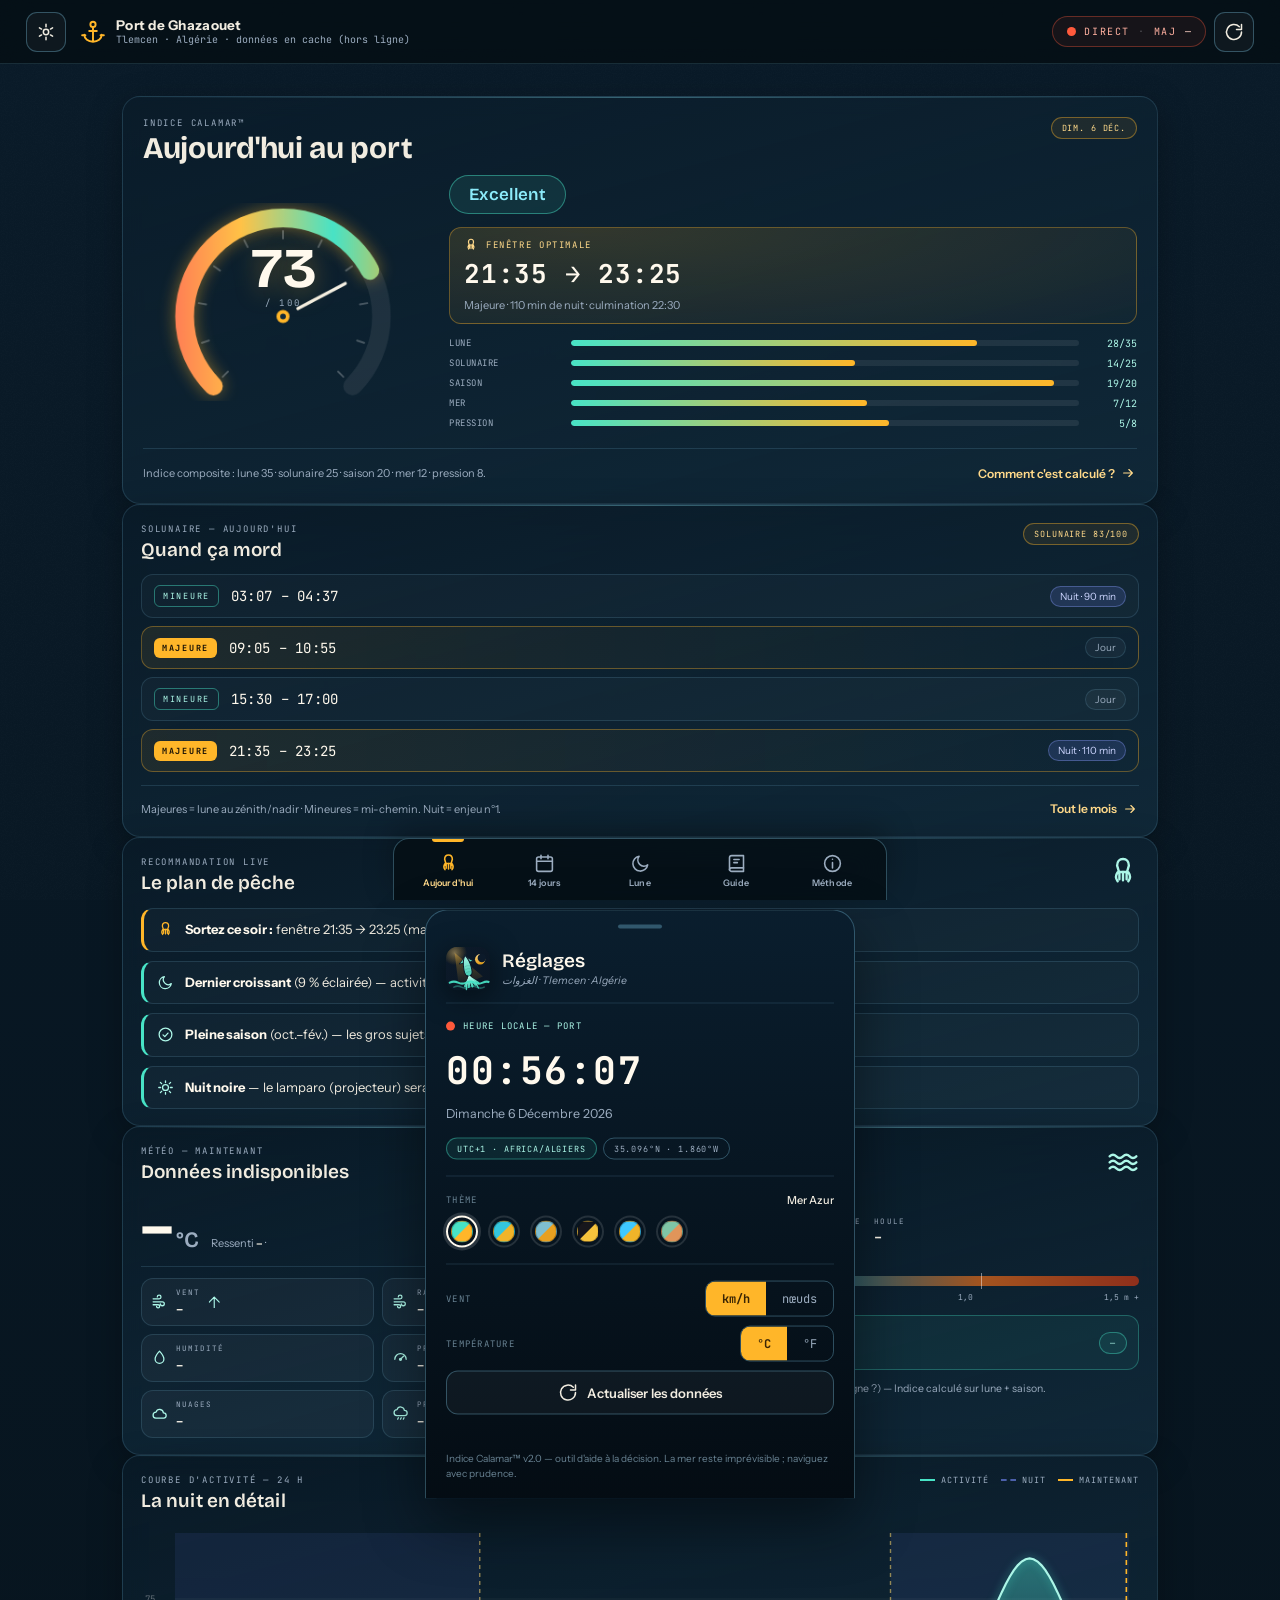
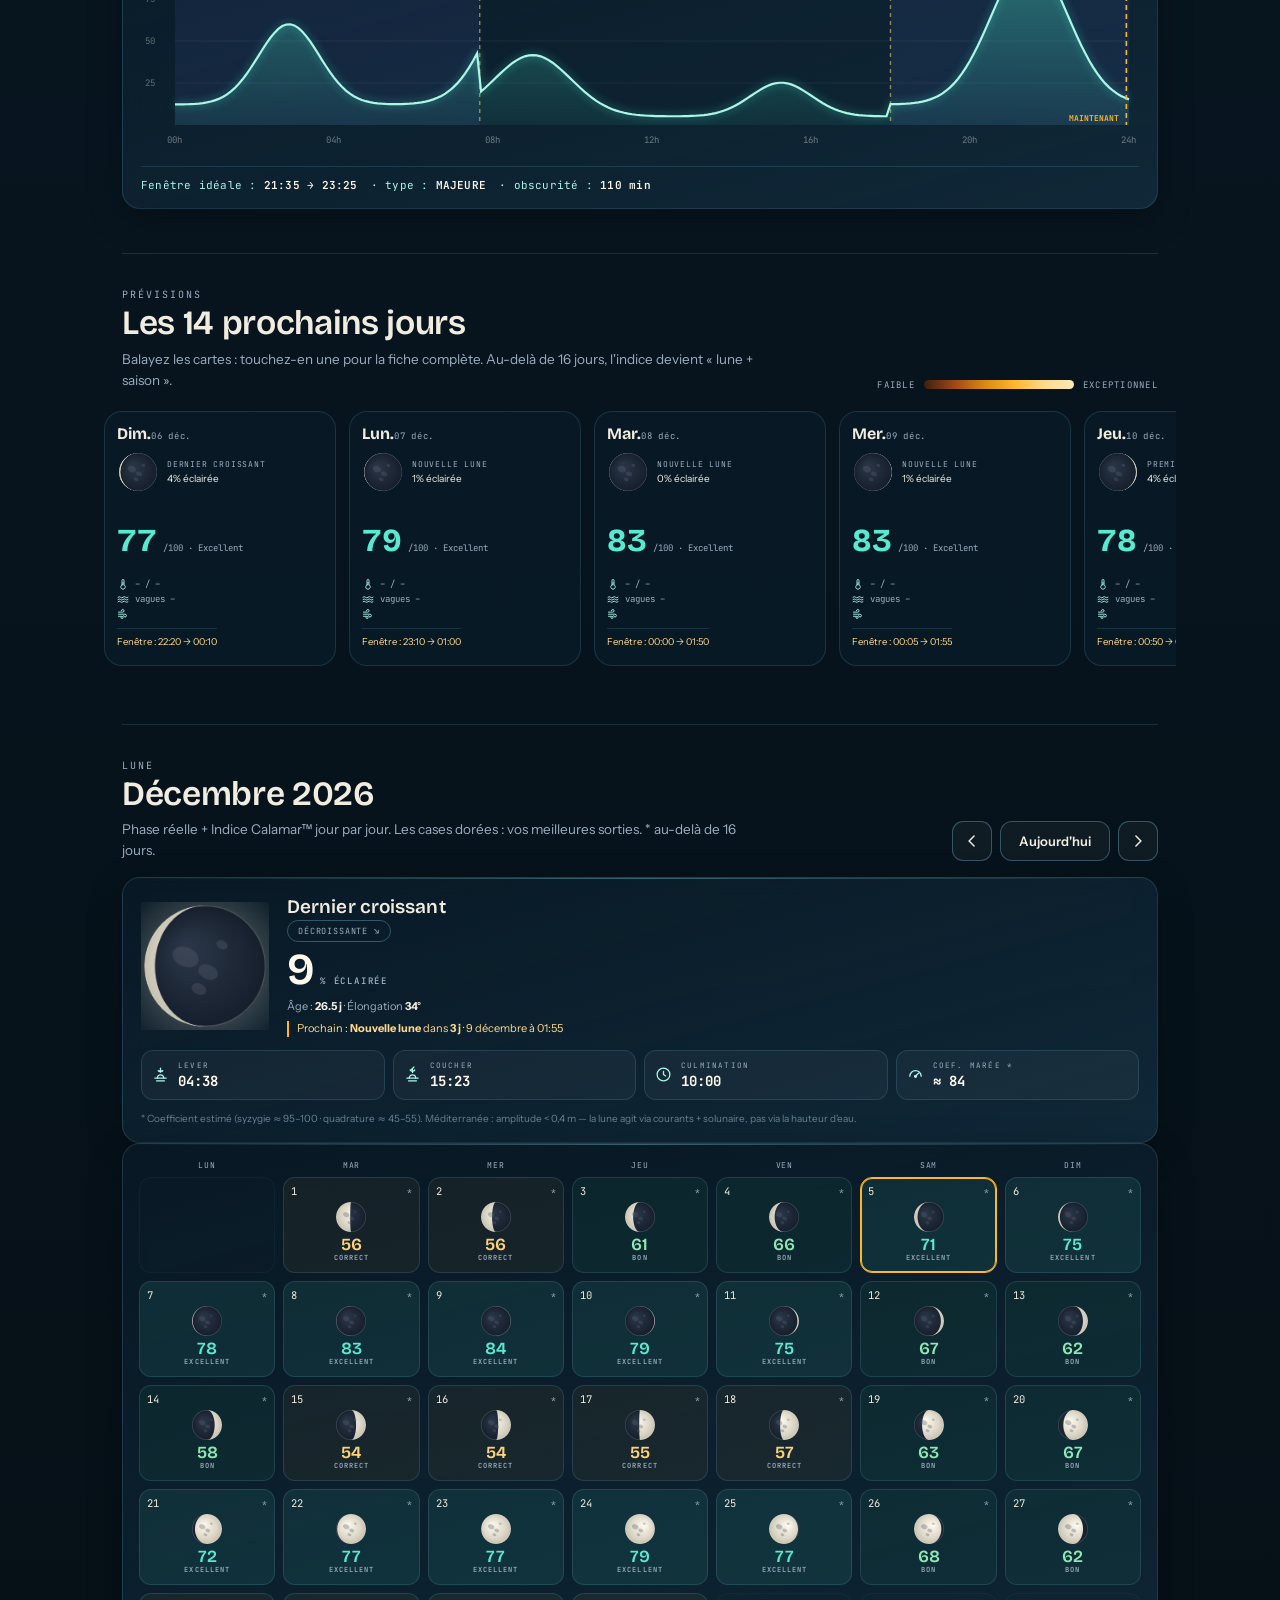
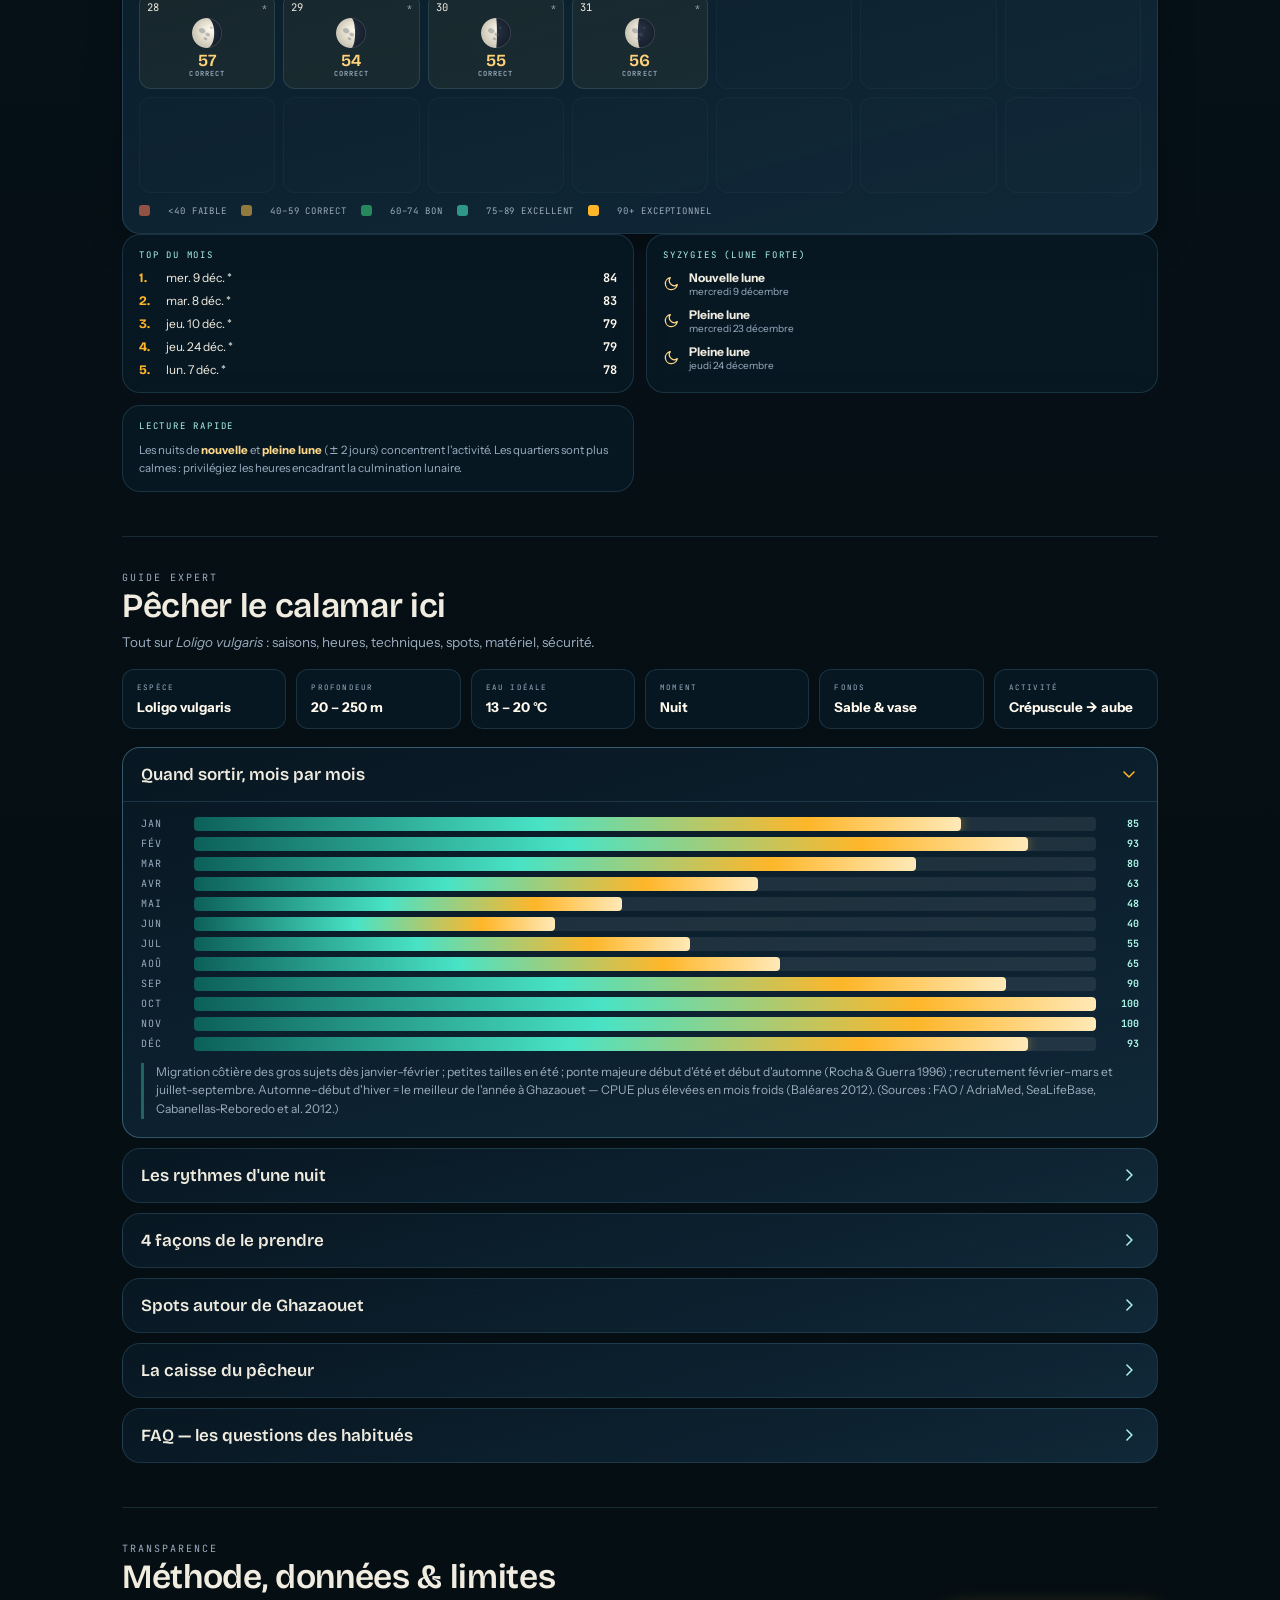
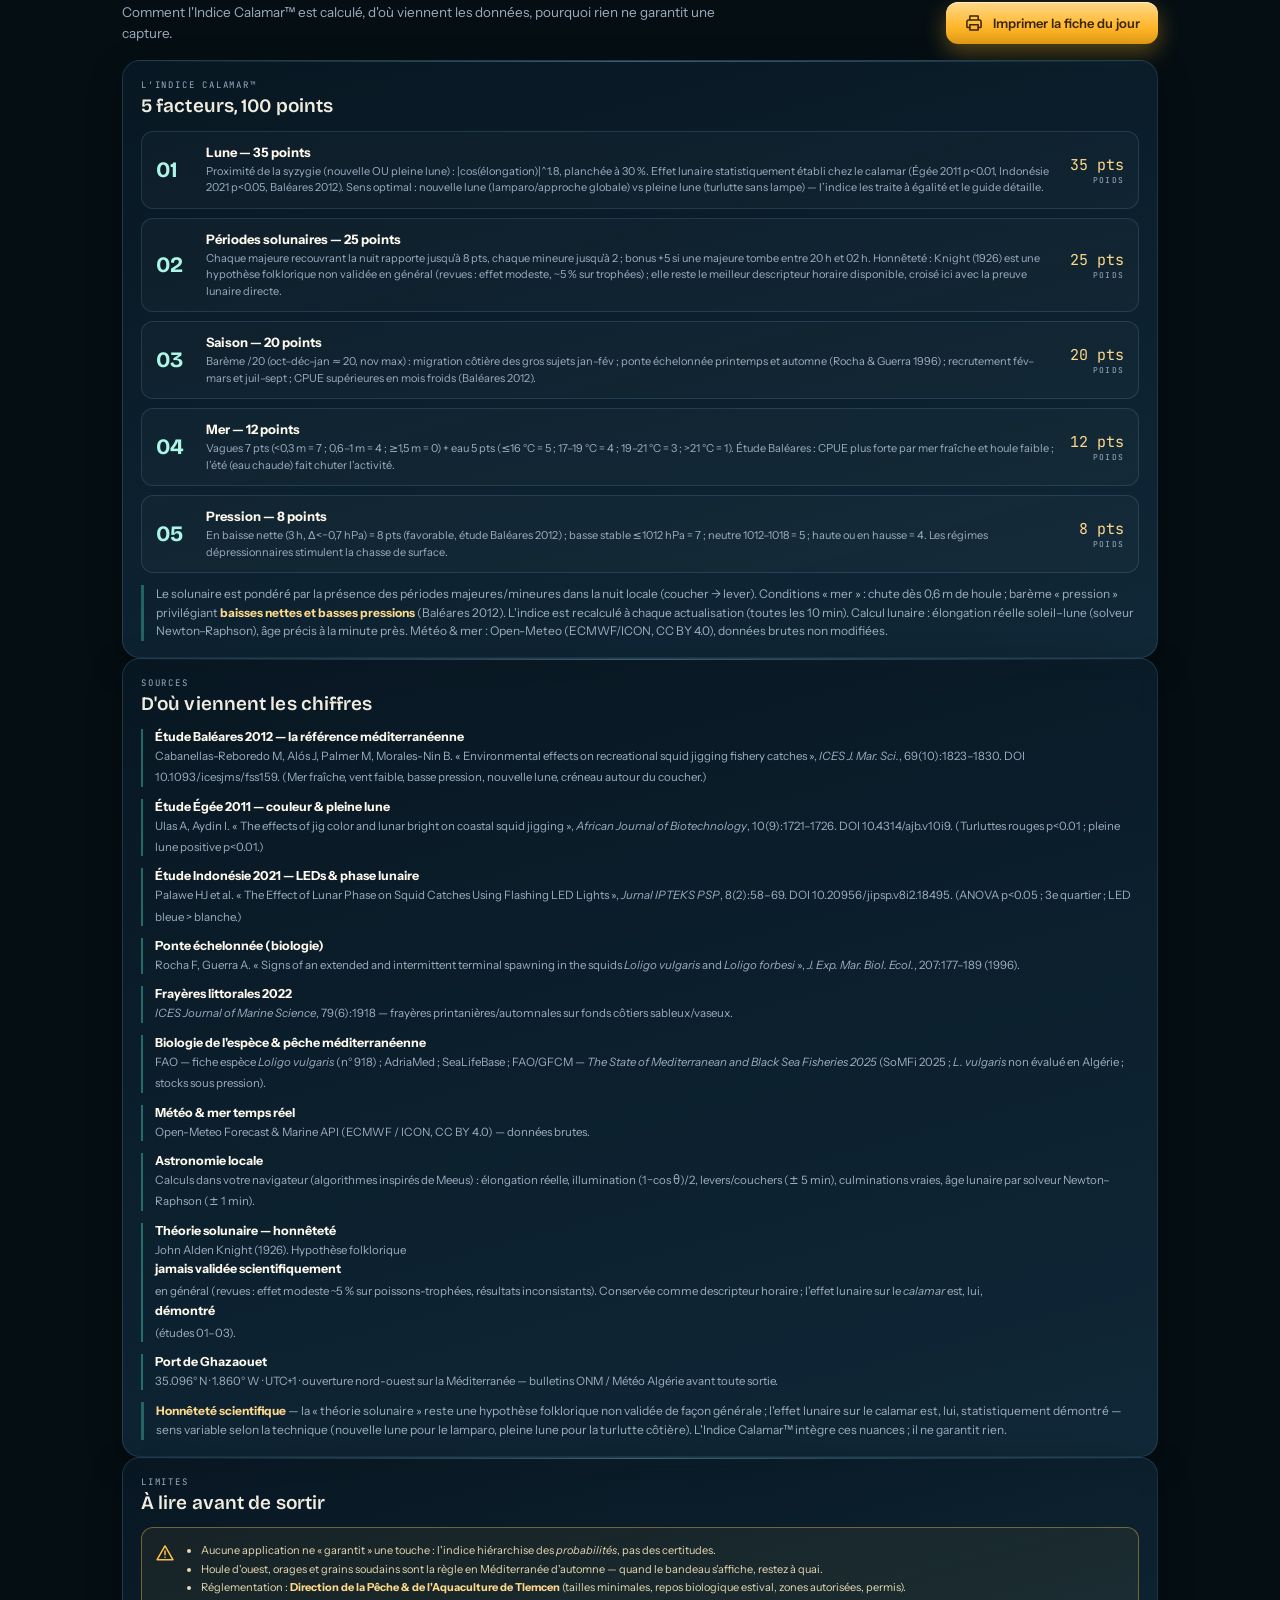
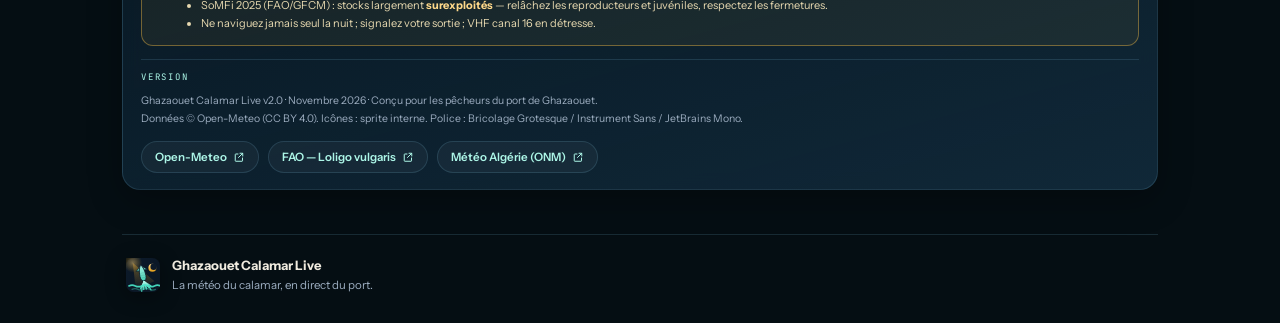
==== ghazaouet-calamar-live.html @ 1a28f430 "Story verticale v3 : structure mobile-from-scratch (dock, bottom-sheet, carousel, accordéons)" ====
<!DOCTYPE html>
<html lang="fr" data-theme="azur">
<head>
<meta charset="UTF-8">
<meta name="viewport" content="width=device-width, initial-scale=1.0, viewport-fit=cover">
<title>Ghazaouet Calamar Live — Meilleurs jours &amp; heures pour pêcher le calamar</title>
<meta name="description" content="App pro en direct pour la pêche du calamar (encornet) au port de Ghazaouet (Tlemcen, Algérie) : Indice Calamar sur 100, phases lunaires, périodes solunaires majeures et mineures, marée, météo et état de la mer temps réel, calendrier des meilleures journées.">
<meta name="theme-color" content="#050E13">
<meta name="author" content="Ghazaouet Calamar Live">
<link rel="icon" href="data:image/svg+xml;utf8,%3Csvg%20xmlns%3D%22http%3A%2F%2Fwww.w3.org%2F2000%2Fsvg%22%20viewBox%3D%220%200%2064%2064%22%3E%0A%20%20%3C!--%20Lueur%20de%20Veille%20%E2%80%94%20encornet%20phosphore%20dans%20le%20faisceau%20sodium%2C%20lune%20d%27or%20--%3E%0A%20%20%3Cdefs%3E%0A%20%20%20%20%3ClinearGradient%20id%3D%22bg%22%20x1%3D%220%22%20y1%3D%220%22%20x2%3D%221%22%20y2%3D%221%22%3E%0A%20%20%20%20%20%20%3Cstop%20offset%3D%220%22%20stop-color%3D%22%230C1A2A%22%2F%3E%0A%20%20%20%20%20%20%3Cstop%20offset%3D%221%22%20stop-color%3D%22%230A1624%22%2F%3E%0A%20%20%20%20%3C%2FlinearGradient%3E%0A%20%20%20%20%3CradialGradient%20id%3D%22halo%22%20x1%3D%220%22%20y1%3D%220%22%20x2%3D%221%22%20y2%3D%221%22%3E%0A%20%20%20%20%20%20%3Cstop%20offset%3D%220%22%20stop-color%3D%22%23FFD278%22%20stop-opacity%3D%22.45%22%2F%3E%0A%20%20%20%20%20%20%3Cstop%20offset%3D%221%22%20stop-color%3D%22%23FFB629%22%20stop-opacity%3D%220%22%2F%3E%0A%20%20%20%20%3C%2FradialGradient%3E%0A%20%20%20%20%3ClinearGradient%20id%3D%22beamg%22%20x1%3D%220%22%20y1%3D%220%22%20x2%3D%220%22%20y2%3D%221%22%3E%0A%20%20%20%20%20%20%3Cstop%20offset%3D%220%22%20stop-color%3D%22%23FFB629%22%20stop-opacity%3D%22.36%22%2F%3E%0A%20%20%20%20%20%20%3Cstop%20offset%3D%221%22%20stop-color%3D%22%23FFB629%22%20stop-opacity%3D%220%22%2F%3E%0A%20%20%20%20%3C%2FlinearGradient%3E%0A%20%20%20%20%3ClinearGradient%20id%3D%22gold%22%20x1%3D%220%22%20y1%3D%220%22%20x2%3D%220%22%20y2%3D%221%22%3E%0A%20%20%20%20%20%20%3Cstop%20offset%3D%220%22%20stop-color%3D%22%23FFD98A%22%2F%3E%0A%20%20%20%20%20%20%3Cstop%20offset%3D%221%22%20stop-color%3D%22%23E09A14%22%2F%3E%0A%20%20%20%20%3C%2FlinearGradient%3E%0A%20%20%20%20%3ClinearGradient%20id%3D%22sea%22%20x1%3D%220%22%20y1%3D%220%22%20x2%3D%220%22%20y2%3D%221%22%3E%0A%20%20%20%20%20%20%3Cstop%20offset%3D%220%22%20stop-color%3D%22%23ACF6E7%22%2F%3E%0A%20%20%20%20%20%20%3Cstop%20offset%3D%221%22%20stop-color%3D%22%233FCDB2%22%2F%3E%0A%20%20%20%20%3C%2FlinearGradient%3E%0A%20%20%3C%2Fdefs%3E%0A%20%20%3Crect%20width%3D%2264%22%20height%3D%2264%22%20rx%3D%2215%22%20fill%3D%22url%28%23bg%29%22%2F%3E%0A%20%20%3C!--%20lune%20--%3E%0A%20%20%3Ccircle%20cx%3D%2249.7%22%20cy%3D%2218.5%22%20r%3D%227.5%22%20fill%3D%22url%28%23gold%29%22%2F%3E%0A%20%20%3Ccircle%20cx%3D%2252.1%22%20cy%3D%2216.6%22%20r%3D%226.1%22%20fill%3D%22%230C1A2A%22%2F%3E%0A%20%20%3C!--%20faisceau%20%2B%20lampe%20--%3E%0A%20%20%3Cpath%20d%3D%22M12.5%209%20L53.7%2043.7%20L18.7%2058.7%20Z%22%20fill%3D%22url%28%23beamg%29%22%2F%3E%0A%20%20%3Ccircle%20cx%3D%2212.5%22%20cy%3D%229%22%20r%3D%2218%22%20fill%3D%22url%28%23halo%29%22%2F%3E%0A%20%20%3C!--%20encornet%20--%3E%0A%20%20%3Cg%20transform%3D%22translate%2831.2%2030.7%29%20rotate%28-12%29%22%3E%0A%20%20%20%20%3Cpath%20d%3D%22M0.5%20-16%20L10.7%20-7.7%20L3.2%20-7.2%20Z%22%20fill%3D%22url%28%23sea%29%22%20stroke%3D%22url%28%23bg%29%22%20stroke-width%3D%221.2%22%20stroke-linejoin%3D%22round%22%2F%3E%0A%20%20%20%20%3Cpath%20d%3D%22M-0.5%20-16%20L-10.7%20-7.7%20L-3.2%20-7.2%20Z%22%20fill%3D%22url%28%23sea%29%22%20stroke%3D%22url%28%23bg%29%22%20stroke-width%3D%221.2%22%20stroke-linejoin%3D%22round%22%2F%3E%0A%20%20%20%20%3Cpath%20d%3D%22M0%20-18.5%20C3.7%20-13%205.7%20-6.5%205.7%203%20C5.7%209.7%203%2013.2%200%2013.2%20C-3%2013.2%20-5.7%209.7%20-5.7%203%20C-5.7%20-6.5%20-3.7%20-13%200%20-18.5%20Z%22%20fill%3D%22url%28%23sea%29%22%20stroke%3D%22url%28%23bg%29%22%20stroke-width%3D%221.5%22%2F%3E%0A%20%20%20%20%3Ccircle%20cx%3D%22-2.1%22%20cy%3D%2212%22%20r%3D%221.2%22%20fill%3D%22url%28%23bg%29%22%2F%3E%0A%20%20%20%20%3Ccircle%20cx%3D%222.1%22%20cy%3D%2212%22%20r%3D%221.2%22%20fill%3D%22url%28%23bg%29%22%2F%3E%0A%20%20%20%20%3Cg%20fill%3D%22none%22%20stroke%3D%22url%28%23sea%29%22%20stroke-linecap%3D%22round%22%3E%0A%20%20%20%20%20%20%3Cpath%20d%3D%22M0%2014.5%20L-9%2025.7%22%20stroke-width%3D%223.1%22%2F%3E%0A%20%20%20%20%20%20%3Cpath%20d%3D%22M0%2014.5%20L-4%2027.7%22%20stroke-width%3D%223.2%22%2F%3E%0A%20%20%20%20%20%20%3Cpath%20d%3D%22M0%2014.5%20L1.5%2028.2%22%20stroke-width%3D%223.2%22%2F%3E%0A%20%20%20%20%20%20%3Cpath%20d%3D%22M0%2014.5%20L6.5%2026.7%22%20stroke-width%3D%223.1%22%2F%3E%0A%20%20%20%20%20%20%3Cpath%20d%3D%22M0%2014.5%20L10.5%2024.5%22%20stroke-width%3D%222.9%22%2F%3E%0A%20%20%20%20%20%20%3Cpath%20d%3D%22M-1%2015%20Q-7.2%2023.7%20-8.2%2031.5%22%20stroke-width%3D%221.9%22%2F%3E%0A%20%20%20%20%20%20%3Cpath%20d%3D%22M1.2%2015.2%20Q8%2024.5%209.5%2032.2%22%20stroke-width%3D%221.9%22%2F%3E%0A%20%20%20%20%3C%2Fg%3E%0A%20%20%20%20%3Cpath%20d%3D%22M-4.2%20-2%20Q0%20-3.7%204.2%20-2M-4%202.5%20Q0%20.8%204%202.5M-3.8%207%20Q0%205.3%203.8%207%22%20fill%3D%22none%22%20stroke%3D%22rgba%2810%2C22%2C36%2C.25%29%22%20stroke-width%3D%22.7%22%2F%3E%0A%20%20%3C%2Fg%3E%0A%20%20%3C!--%20mer%20--%3E%0A%20%20%3Cpath%20d%3D%22M5.5%2052.5%20Q11.5%2049.5%2017.5%2052.5%20T29.5%2052.5%20T41.5%2052.5%20T53.5%2052.5%20T64.5%2052.5%22%20fill%3D%22none%22%20stroke%3D%22%2348E3C6%22%20stroke-opacity%3D%22.92%22%20stroke-width%3D%223.1%22%20stroke-linecap%3D%22round%22%2F%3E%0A%20%20%3Cpath%20d%3D%22M11.5%2059%20Q17%2056.2%2022.5%2059%20T33.5%2059%20T44.5%2059%20T55.5%2059%22%20fill%3D%22none%22%20stroke%3D%22%2348E3C6%22%20stroke-opacity%3D%22.38%22%20stroke-width%3D%222.4%22%20stroke-linecap%3D%22round%22%2F%3E%0A%3C%2Fsvg%3E%0A" type="image/svg+xml">
<link rel="preconnect" href="https://fonts.googleapis.com">
<link rel="preconnect" href="https://fonts.gstatic.com" crossorigin>
<link href="https://fonts.googleapis.com/css2?family=Bricolage+Grotesque:opsz,wght@12..96,600..800&family=Instrument+Sans:wght@400;500;600;700&family=JetBrains+Mono:wght@400;500;600;700&display=swap" rel="stylesheet">
<style>
/* ============================================================
   GHAZAOUET CALAMAR LIVE — v3 « Story verticale »
   Lueur de Veille — mer d'encre, phosphore, lampes sodium du port
   ============================================================ */
:root{
  --bg0:#041018;
  --bg1:#071726;
  --bg2:#0B2032;
  --panel:rgba(9,26,40,.68);
  --panel-solid:#0A1E30;
  --panel-2:#0F2638;
  --line:rgba(154,222,255,.13);
  --line-strong:rgba(154,222,255,.27);
  --text:#F2EDE2;   /* chair — jamais de blanc pur, comme la lune sur la mer */
  --muted:#9DB3BE;
  --muted-2:#6E8794;
  --gold:#FFB629;   /* lanterne sodium du pont */
  --gold-2:#FFD98A;
  --gold-deep:#C28007;
  --gold-rgb:255,182,41;
  --gold-hi:#FFE9B8;
  --gold-low:#E09A14;
  --btn-fg:#3A2504;
  --sea:#45E6C8;    /* phosphore de méduse */
  --sea-2:#A8F5E4;
  --green:#5BE394;
  --sea-rgb:69,230,200;
  --sea-low:#0B5F55;
  --red:#FF5E5B;    /* fosse / alerte */
  --amber:#FFC247;
  --side-g1:#081A28;
  --side-g2:#030B12;
  --topbar-bg:rgba(4,14,22,.75);
  --overlay-bg:rgba(2,8,14,.62);
  --legend-grad:linear-gradient(90deg,#42210F,#A34A17,#E08A14,#FFB629,#FFD98A,#FFE9B8);
  --strong:#FFF8EC;         /* valeurs mises en exergue */
  --subtle:rgba(255,255,255,.04);  /* fonds de blocs légers */
  --subtle2:rgba(255,255,255,.025);
  --track:rgba(255,255,255,.08);    /* barres de progression */
  --tick:rgba(255,255,255,.25);     /* graduations canvas */
  --needle:#F5F0E4;                 /* aiguille jauge */
  /* Paliers de l'indice (sortie GCLEngine.scoreColor → var) */
  --band-low:#FF8F70; --band-mid:#FFD27A; --band-good:#8DE8B4;
  --band-great:#57EAD0; --band-epic:#FFD98A;
  --radius:18px;
  --radius-sm:12px;
  --shadow:0 24px 60px rgba(0,0,0,.45);
  --font-display:'Bricolage Grotesque','Fraunces',Georgia,serif;
  --font-ui:'Instrument Sans',Inter,system-ui,-apple-system,Segoe UI,Roboto,sans-serif;
  --font-mono:'JetBrains Mono',ui-monospace,Consolas,monospace;
  --topbar-h:56px;
  --dock-h:62px;
}
html[data-theme="azur"]{
  /* Lueur de Veille — nuit du port de novembre, lampe allumée */
  --bg0:#050E13; --bg1:#091A28; --bg2:#0F2A3D;
  --panel:rgba(10,28,42,.68); --panel-solid:#0A1C2B; --panel-2:#102838;
  --line:rgba(140,220,255,.14); --line-strong:rgba(140,220,255,.3);
  --text:#F1ECE0; --muted:#9CADC0; --muted-2:#688292;
  --gold:#FFB629; --gold-2:#FFD98A; --gold-deep:#C28007;
  --gold-rgb:255,182,41; --gold-hi:#FFE9B8; --gold-low:#E09A14; --btn-fg:#3A2504;
  --sea:#48E3C6; --sea-2:#ACF6E7; --sea-rgb:72,227,198; --sea-low:#0C605A;
  --green:#5BE394;
  --red:#FF5E5B;
  --side-g1:#0A1E2E; --side-g2:#040C13;
  --topbar-bg:rgba(5,14,19,.78); --overlay-bg:rgba(1,7,11,.64);
  --legend-grad:linear-gradient(90deg,#3C2010,#9C4716,#D98713,#FFB629,#FFD98A,#FFE9B8);
  --strong:#FFF9ED;
}
html[data-theme="nuit"]{
  /* Nuit Noire — noir pur OLED, contrastes maximaux, lisible en plein soleil */
  --bg0:#000000; --bg1:#040406; --bg2:#0a0b0e;
  --panel:rgba(12,12,16,.8); --panel-solid:#0a0a0e; --panel-2:#111218;
  --line:rgba(255,255,255,.16); --line-strong:rgba(255,255,255,.32);
  --text:#f2f2f4; --muted:#9a9aa4; --muted-2:#666670;
  --gold:#f6c33c; --gold-2:#ffe082; --gold-deep:#b97f10;
  --gold-rgb:246,195,60; --gold-hi:#ffe9a8; --gold-low:#d9a117;
  --sea:#35d0e8; --sea-2:#9defff; --sea-rgb:53,208,232; --sea-low:#155e75;
  --side-g1:#0c0c10; --side-g2:#000000;
  --topbar-bg:rgba(0,0,0,.82); --overlay-bg:rgba(0,0,0,.7);
  --legend-grad:linear-gradient(90deg,#2a2020,#54200f,#963d12,#c98a12,#f6c33c,#ffe9a8);
}
html[data-theme="phare"]{
  /* Phare Bleu — ardoise instrument, cyan dominant */
  --bg0:#0a1220; --bg1:#0e1a30; --bg2:#132340;
  --panel:rgba(19,35,64,.66); --panel-solid:#132340; --panel-2:#182c4e;
  --line:rgba(145,185,255,.15); --line-strong:rgba(145,185,255,.3);
  --text:#e9f1ff; --muted:#93aecb; --muted-2:#61809f;
  --gold:#f0b429; --gold-2:#ffd970; --gold-deep:#b97f10;
  --gold-rgb:240,180,41; --gold-hi:#ffe9a8; --gold-low:#d9a117;
  --sea:#3fc9ff; --sea-2:#a4e3ff; --sea-rgb:63,201,255; --sea-low:#0e5d82;
  --side-g1:#132946; --side-g2:#080f1c;
  --topbar-bg:rgba(8,15,28,.78); --overlay-bg:rgba(4,8,16,.62);
  --legend-grad:linear-gradient(90deg,#1e2c44,#274063,#2f5a86,#c98a12,#f0b429,#ffe9a8);
}
html[data-theme="terre"]{
  /* Terre & Sel — pierre sèche algérienne, accents lagune */
  --bg0:#160f07; --bg1:#1f170d; --bg2:#2a2012;
  --panel:rgba(42,32,18,.66); --panel-solid:#241a0e; --panel-2:#2e2214;
  --line:rgba(226,196,148,.15); --line-strong:rgba(226,196,148,.3);
  --text:#f4ecdd; --muted:#bdab8c; --muted-2:#86775a;
  --gold:#f0b429; --gold-2:#ffd970; --gold-deep:#b97f10;
  --gold-rgb:240,180,41; --gold-hi:#ffe9a8; --gold-low:#d9a117;
  --sea:#7fc5a6; --sea-2:#b8e8d2; --sea-rgb:127,197,166; --sea-low:#2e6f57;
  --side-g1:#2a1d0e; --side-g2:#120b05;
  --topbar-bg:rgba(18,11,5,.78); --overlay-bg:rgba(10,6,2,.62);
  --legend-grad:linear-gradient(90deg,#33261a,#5c3c1e,#965c22,#c98a12,#f0b429,#ffe9a8);
  --strong:#fffaf0;
}
html[data-theme="clair"]{
  /* Jour Mer — lumière du jour, lisible en plein soleil au bord de l'eau */
  --bg0:#e4edf1; --bg1:#d3e2e9; --bg2:#ffffff;
  --panel:rgba(255,255,255,.82); --panel-solid:#ffffff; --panel-2:#f4f8fa;
  --line:rgba(18,58,78,.13); --line-strong:rgba(18,58,78,.26);
  --text:#16323e; --muted:#4d6b78; --muted-2:#75909c;
  --gold:#e39a12; --gold-2:#8a5c06; --gold-deep:#b87f0a;
  --gold-rgb:214,130,14; --gold-hi:#a86d0e; --gold-low:#c98a12; --btn-fg:#3d2a00;
  --sea:#0e8aa6; --sea-2:#03607a; --sea-rgb:14,138,166; --sea-low:#064a5e;
  --green:#199a55;
  --red:#d34a26; --amber:#b97f10;
  --side-g1:#ffffff; --side-g2:#edf3f6;
  --topbar-bg:rgba(255,255,255,.85); --overlay-bg:rgba(20,40,50,.35);
  --legend-grad:linear-gradient(90deg,#bcd8e0,#7fbfd0,#3d9db8,#c9a03e,#e8a020,#8a5c06);
  --strong:#0e242e;
  --subtle:rgba(18,58,78,.05);
  --subtle2:rgba(18,58,78,.035);
  --track:rgba(18,58,78,.09);
  --tick:rgba(18,58,78,.4);
  --needle:#13303c;
  --shadow:0 18px 44px rgba(28,62,78,.14);
  /* Paliers — versions sombres lisibles sur fond clair */
  --band-low:#a8401e; --band-mid:#8a5c06; --band-good:#0e7140;
  --band-great:#04707f; --band-epic:#b8860b;
}
/* Ajustements ciblés du thème clair (textes teintés pensés pour fond sombre) */
html[data-theme="clair"] .chip-red, html[data-theme="clair"] .rating-pill[data-level="low"]{color:#a03d20;border-color:rgba(211,74,38,.45);background:rgba(211,74,38,.07)}
html[data-theme="clair"] .rating-pill[data-level="mid"]{color:#8a5c06;border-color:rgba(214,130,14,.4);background:rgba(214,130,14,.08)}
html[data-theme="clair"] .rating-pill[data-level="good"]{color:#0e7140;border-color:rgba(25,154,85,.4);background:rgba(25,154,85,.07)}
html[data-theme="clair"] .rating-pill[data-level="great"]{color:#056a86;border-color:rgba(14,138,166,.45);background:rgba(14,138,166,.08)}
html[data-theme="clair"] .sol-tag-night{color:#2f4db0;background:rgba(110,130,255,.12);border-color:rgba(110,130,255,.4)}
html[data-theme="clair"] .live-pill{color:#a03d20;border-color:rgba(211,74,38,.4);background:rgba(211,74,38,.05)}
html[data-theme="clair"] .live-pill span#lastUpdate{color:#a03d20}
html[data-theme="clair"] .alert-strip{color:#8e2f14}
html[data-theme="clair"] .safety-box strong{color:#a03d20}
html[data-theme="clair"] .safety-box ul{color:#7a4a3a}
html[data-theme="clair"] .warn-box ul{color:#6e551c}
html[data-theme="clair"] .f-window em{color:#4d6b78}
html[data-theme="clair"] .tp-btn{border-color:rgba(18,58,78,.25)}
html[data-theme="clair"] .tp-btn.is-on{border-color:#13303c;box-shadow:0 0 0 3px rgba(18,58,78,.14)}
html[data-theme="clair"] .tp-btn[data-theme-set="nuit"] i{border-color:rgba(0,0,0,.35)}
html[data-theme="clair"] .btn-ghost{background:rgba(18,58,78,.05)}
html[data-theme="clair"] body::before{opacity:.3}
html[data-theme="clair"] .sidebar-overlay{backdrop-filter:blur(2px)}

*{box-sizing:border-box;margin:0;padding:0}
html{scroll-behavior:smooth}
body{
  font-family:var(--font-ui);
  background:
    radial-gradient(1200px 800px at 85% -10%, rgba(var(--sea-rgb),.14), transparent 55%),
    radial-gradient(900px 700px at -10% 110%, rgba(var(--gold-rgb),.10), transparent 55%),
    linear-gradient(180deg,var(--bg1),var(--bg0) 60%);
  color:var(--text);
  min-height:100vh;
  -webkit-font-smoothing:antialiased;
  overflow-x:hidden;
}
body::before{
  content:""; position:fixed; inset:0; pointer-events:none; z-index:0; opacity:.5;
  background-image:url("data:image/svg+xml,%3Csvg xmlns='http://www.w3.org/2000/svg' width='240' height='240'%3E%3Cfilter id='n'%3E%3CfeTurbulence type='fractalNoise' baseFrequency='0.9' numOctaves='2' stitchTiles='stitch'/%3E%3CfeColorMatrix type='saturate' values='0'/%3E%3C/filter%3E%3Crect width='240' height='240' filter='url(%23n)' opacity='0.05'/%3E%3C/svg%3E");
}
.ic{width:20px;height:20px;fill:none;stroke:currentColor;stroke-width:1.8;stroke-linecap:round;stroke-linejoin:round;flex:none}
.ic-xs{width:14px;height:14px;stroke-width:2}
.ic-sea{color:var(--sea)}
.ic-gold{color:var(--gold)}
.is-hidden{display:none !important}
:focus-visible{outline:2px solid var(--gold);outline-offset:3px;border-radius:4px}
button{font-family:inherit;cursor:pointer;-webkit-tap-highlight-color:transparent}
a{-webkit-tap-highlight-color:transparent}

/* ═══════════ TOPBAR (fine, stripline) ═══════════ */
.topbar{
  position:fixed;top:0;left:0;right:0;height:var(--topbar-h);z-index:30;
  display:flex;align-items:center;gap:10px;padding:0 14px;
  background:var(--topbar-bg);backdrop-filter:blur(14px);
  border-bottom:1px solid var(--line);
}
.topbar-loc{display:flex;align-items:center;gap:10px;min-width:0}
.topbar-loc .ic{width:22px;height:22px;color:var(--gold)}
.topbar-loc-text{display:flex;flex-direction:column;min-width:0}
.topbar-loc-text strong{font-size:12.5px;letter-spacing:.02em;white-space:nowrap;overflow:hidden;text-overflow:ellipsis}
.topbar-loc-text span{font-family:var(--font-mono);font-size:9.5px;color:var(--muted);white-space:nowrap;overflow:hidden;text-overflow:ellipsis}
.topbar-right{margin-left:auto;display:flex;align-items:center;gap:8px}
.live-pill{display:flex;align-items:center;gap:7px;font-family:var(--font-mono);font-size:9.5px;letter-spacing:.12em;color:#ffb0a0;padding:7px 11px;border:1px solid rgba(255,90,60,.35);border-radius:999px;background:rgba(255,90,60,.07);white-space:nowrap}
.live-pill-sep{color:rgba(255,255,255,.25)}
.live-pill span#lastUpdate{color:#ffd0c4;letter-spacing:.05em}
.icon-btn{display:inline-flex;align-items:center;justify-content:center;width:38px;height:38px;border-radius:11px;border:1px solid var(--line-strong);background:var(--subtle);color:var(--text);transition:all .15s;flex:none}
.icon-btn:hover{border-color:var(--gold);color:var(--gold-2)}
.icon-btn:active{transform:scale(.94)}
.icon-btn.is-spinning .ic{animation:spin 1s linear infinite}
@keyframes spin{to{transform:rotate(360deg)}}
.live-dot{width:9px;height:9px;border-radius:50%;background:#ff5a3c;box-shadow:0 0 0 0 rgba(255,90,60,.7);animation:pulse 1.6s infinite;flex:none}
@keyframes pulse{0%{box-shadow:0 0 0 0 rgba(255,90,60,.55)}70%{box-shadow:0 0 0 9px rgba(255,90,60,0)}100%{box-shadow:0 0 0 0 rgba(255,90,60,0)}}

/* ═══════════ FEUILLE RÉGLAGES (bottom-sheet) ═══════════ */
.sidebar{
  position:fixed;left:0;right:0;bottom:0;z-index:60;
  max-height:min(86vh,640px);overflow-y:auto;overscroll-behavior:contain;
  display:flex;flex-direction:column;gap:16px;
  padding:10px 20px calc(18px + env(safe-area-inset-bottom));
  background:linear-gradient(178deg,var(--side-g1) 0%,var(--side-g2) 100%);
  border:1px solid var(--line-strong);border-bottom:0;border-radius:22px 22px 0 0;
  transform:translateY(104%);transition:transform .34s cubic-bezier(.32,.72,.28,1);
  box-shadow:var(--shadow);
}
.sidebar.is-open{transform:none}
.sheet-grab{display:flex;justify-content:center;padding:4px 0 2px}
.sheet-grab i{width:44px;height:4px;border-radius:99px;background:var(--line-strong)}
.sheet-head{display:flex;gap:12px;align-items:center;padding-bottom:12px;border-bottom:1px solid var(--line)}
.sheet-logo{width:44px;height:44px;border-radius:12px;filter:drop-shadow(0 6px 14px rgba(0,0,0,.5))}
.sheet-title{font-family:var(--font-display);font-weight:600;font-size:19px;color:var(--strong);line-height:1.1}
.sheet-sub{font-size:10.5px;color:var(--muted);font-style:italic;margin-top:2px}
.sheet-block{display:flex;flex-direction:column;gap:9px;padding-bottom:14px;border-bottom:1px solid var(--line)}
.sheet-block:last-of-type{border-bottom:0}
.side-clock-head{display:flex;align-items:center;gap:8px;font-family:var(--font-mono);font-size:9px;letter-spacing:.14em;text-transform:uppercase;color:var(--sea-2)}
.side-clock-time{font-family:var(--font-mono);font-weight:700;font-size:36px;letter-spacing:.04em;color:var(--strong);margin:4px 0 2px;font-variant-numeric:tabular-nums}
.side-clock-date{font-size:12.5px;color:var(--muted);text-transform:capitalize}
.side-clock-meta{display:flex;gap:6px;flex-wrap:wrap;margin-top:8px}
.sheet-ghost{width:100%;justify-content:center}
.sheet-foot{font-size:10px;color:var(--muted-2);line-height:1.5;padding-top:4px}

.sidebar-overlay{position:fixed;inset:0;background:var(--overlay-bg);backdrop-filter:blur(3px);z-index:55;opacity:0;pointer-events:none;transition:opacity .25s}
.sidebar-overlay.is-on{opacity:1;pointer-events:auto}

/* ═══════════ SÉLECTEUR DE THÈME ═══════════ */
.tp-head{display:flex;align-items:center;justify-content:space-between;gap:8px}
.tp-label{font-family:var(--font-mono);font-size:9px;letter-spacing:.14em;text-transform:uppercase;color:var(--muted-2)}
.tp-name{font-size:11px;color:var(--text);font-weight:500}
.tp-row{display:flex;gap:10px}
.tp-btn{width:36px;height:36px;border-radius:50%;border:2px solid rgba(255,255,255,.12);background:transparent;cursor:pointer;padding:0;position:relative;flex:none;transition:transform .15s,border-color .15s,box-shadow .15s}
.tp-btn:hover{transform:scale(1.1)}
.tp-btn.is-on{border-color:var(--strong);box-shadow:0 0 0 3px rgba(255,255,255,.14)}
.tp-btn i{position:absolute;inset:3px;border-radius:50%;display:block;border:1px solid rgba(0,0,0,.25)}
.tp-btn[data-theme-set="abyssal"] i{background:linear-gradient(135deg,#34c6dd 50%,#f0b429 50%)}
.tp-btn[data-theme-set="azur"] i{background:linear-gradient(135deg,#48E3C6 50%,#FFB629 50%)}
.tp-btn[data-theme-set="nuit"] i{background:linear-gradient(135deg,#17171c 50%,#f6c33c 50%)}
.tp-btn[data-theme-set="clair"] i{background:linear-gradient(135deg,#7fbfd0 50%,#e8a020 50%)}
.tp-btn[data-theme-set="phare"] i{background:linear-gradient(135deg,#3fc9ff 50%,#f0b429 50%)}
.tp-btn[data-theme-set="terre"] i{background:linear-gradient(135deg,#7fc5a6 50%,#e0955a 50%)}

/* Réglages unités */
.set-row{display:flex;align-items:center;justify-content:space-between;gap:12px}
.segmented{display:flex;border:1px solid var(--line-strong);border-radius:10px;overflow:hidden}
.seg-btn{background:transparent;border:0;color:var(--muted);font-family:var(--font-mono);font-size:11.5px;padding:9px 14px;transition:all .15s}
.seg-btn.is-active{background:var(--gold);color:var(--btn-fg);font-weight:700}

/* ═══════════ BOUTONS & PASTILLES ═══════════ */
.btn{display:inline-flex;align-items:center;gap:9px;border:0;border-radius:12px;padding:11px 18px;font-size:13px;font-weight:600;transition:all .15s}
.btn-gold{background:linear-gradient(180deg,var(--gold-2),var(--gold) 60%,var(--gold-low));color:var(--btn-fg);box-shadow:0 8px 22px rgba(var(--gold-rgb),.35),inset 0 1px 0 rgba(255,255,255,.6)}
.btn-gold:hover{transform:translateY(-1px)}
.btn-ghost{background:rgba(255,255,255,.04);color:var(--text);border:1px solid var(--line-strong)}
.btn-ghost:hover{border-color:var(--gold);color:var(--gold-2)}
.link-btn{display:inline-flex;align-items:center;gap:6px;background:transparent;border:0;color:var(--gold-2);font-size:12px;font-weight:600;padding:4px 2px}
.link-btn:hover{color:var(--gold)}

/* ═══════════ CARTES ═══════════ */
.card{
  background:linear-gradient(165deg,var(--panel),var(--panel-2));
  border:1px solid var(--line);border-radius:var(--radius);
  padding:16px 15px 14px;position:relative;overflow:hidden;
  backdrop-filter:blur(10px);
  box-shadow:0 10px 34px rgba(0,0,0,.28);
  transition:border-color .25s;
}
.card::after{content:"";position:absolute;top:0;left:0;right:0;height:1px;background:linear-gradient(90deg,transparent,rgba(140,235,250,.35),transparent)}
.card-head{display:flex;align-items:flex-start;justify-content:space-between;gap:12px;margin-bottom:14px}
.card-kicker{display:block;font-family:var(--font-mono);font-size:8.5px;letter-spacing:.2em;text-transform:uppercase;color:var(--muted);margin-bottom:4px}
.card-title{font-family:var(--font-display);font-weight:600;font-size:18px;line-height:1.15;letter-spacing:.005em}
.card-foot{display:flex;align-items:center;justify-content:space-between;gap:10px;border-top:1px solid var(--line);padding-top:11px;margin-top:13px;font-size:10.5px;color:var(--muted);flex-wrap:wrap}
.note{font-size:11.5px;color:var(--muted);line-height:1.55;margin-top:12px;border-left:3px solid rgba(var(--sea-rgb),.35);padding-left:11px}
.note strong{color:var(--gold-2)}

/* ═══════════ STORY — colonne verticale ═══════════ */
.story{position:relative;z-index:1;padding:calc(var(--topbar-h) + 14px) 12px 0;max-width:760px;margin:0 auto}
.sec{padding:6px 0 34px;scroll-margin-top:calc(var(--topbar-h) + 10px)}
.sec-head{display:flex;align-items:flex-end;justify-content:space-between;gap:14px;margin-bottom:16px;flex-wrap:wrap}
.sec-title{font-family:var(--font-display);font-weight:600;font-size:clamp(24px,6.4vw,34px);letter-spacing:-.01em;line-height:1.07}
.view-sub{max-width:640px;color:var(--muted);font-size:12.5px;line-height:1.55;margin-top:7px}
.legend-scale{display:flex;align-items:center;gap:9px;font-family:var(--font-mono);font-size:9px;letter-spacing:.14em;text-transform:uppercase;color:var(--muted)}
.legend-bar{width:150px;height:9px;border-radius:99px;background:var(--legend-grad)}

.story > .sec + .sec{border-top:1px solid var(--line);padding-top:26px}

/* Alert strip */
.alert-strip{display:flex;align-items:center;gap:12px;margin:10px 0 2px;padding:12px 14px;border-radius:var(--radius-sm);border:1px solid rgba(255,122,82,.5);background:linear-gradient(90deg,rgba(255,122,82,.18),rgba(255,122,82,.05));color:#ffc9b8;font-size:12.5px;font-weight:600}
.alert-strip .ic{color:var(--red);flex:none}

/* ═══════════ HÉROS — jauge ═══════════ */
.hero-head{display:flex;align-items:flex-start;justify-content:space-between;gap:10px;margin-bottom:10px}
.hero-title{font-family:var(--font-display);font-weight:700;font-size:clamp(23px,6vw,30px);letter-spacing:-.01em;line-height:1.05}
.hero-body{display:flex;flex-direction:column;gap:14px}
.gauge-canvas-wrap{position:relative;align-self:center}
#gaugeCanvas{display:block;width:264px;height:186px}
.gauge-center{position:absolute;left:0;right:0;bottom:86px;text-align:center;pointer-events:none}
.gauge-value{font-family:var(--font-display);font-weight:700;font-size:52px;line-height:1;color:var(--strong);text-shadow:0 4px 24px rgba(var(--gold-rgb),.35);font-variant-numeric:tabular-nums}
.gauge-max{font-family:var(--font-mono);font-size:9px;letter-spacing:.25em;color:var(--muted);text-transform:uppercase}
.hero-side{display:flex;flex-direction:column;gap:12px}
.rating-pill{align-self:flex-start;font-family:var(--font-display);font-weight:600;font-size:16px;padding:8px 17px;border-radius:999px;border:1px solid;letter-spacing:.02em}
.rating-pill[data-level="low"]{color:#ffb0a0;border-color:rgba(255,122,82,.5);background:rgba(255,122,82,.08)}
.rating-pill[data-level="mid"]{color:#ffd98a;border-color:rgba(255,194,71,.45);background:rgba(255,194,71,.08)}
.rating-pill[data-level="good"]{color:#b8f5cf;border-color:rgba(61,220,132,.4);background:rgba(61,220,132,.08)}
.rating-pill[data-level="great"]{color:#8cebfa;border-color:rgba(var(--sea-rgb),.45);background:rgba(var(--sea-rgb),.1)}
.rating-pill[data-level="epic"]{color:var(--gold-hi);border-color:rgba(var(--gold-rgb),.6);background:linear-gradient(90deg,rgba(var(--gold-rgb),.22),rgba(var(--gold-rgb),.06));box-shadow:0 0 30px rgba(var(--gold-rgb),.22)}
.best-window{position:relative;overflow:hidden;border:1px solid rgba(var(--gold-rgb),.35);background:radial-gradient(120% 160% at 20% 0%,rgba(var(--gold-rgb),.16),transparent);border-radius:var(--radius-sm);padding:10px 14px}
/* Signature « Lueur de Veille » — le faisceau de la lampe balaie la fenêtre de tir */
.best-window::before{content:'';position:absolute;inset:-40% -60%;pointer-events:none;
  background:linear-gradient(105deg,transparent 42%,rgba(var(--gold-rgb),.14) 50%,rgba(var(--gold-hi),.22) 52%,rgba(var(--gold-rgb),.14) 54%,transparent 62%);
  transform:translateX(-60%);animation:lamp-beam 7s ease-in-out 2.4s infinite}
@keyframes lamp-beam{
  0%{transform:translateX(-60%);opacity:0}
  12%{opacity:1}
  45%{transform:translateX(60%);opacity:1}
  52%,100%{transform:translateX(60%);opacity:0}
}
@media (prefers-reduced-motion:reduce){.best-window::before{animation:none;opacity:.25;transform:none}}
.best-window-label{display:flex;align-items:center;gap:8px;font-family:var(--font-mono);font-size:9px;letter-spacing:.18em;text-transform:uppercase;color:var(--gold-2)}
.best-window strong{display:block;font-family:var(--font-mono);font-size:24px;letter-spacing:.03em;color:var(--strong);margin:4px 0 2px;font-variant-numeric:tabular-nums}
.best-window-sub{font-size:11px;color:var(--muted)}
.factors{list-style:none;display:flex;flex-direction:column;gap:7px}
.factor{display:grid;grid-template-columns:92px 1fr 44px;align-items:center;gap:9px;font-size:11px}
.factor small{color:var(--muted);font-family:var(--font-mono);font-size:8.5px;letter-spacing:.06em;text-transform:uppercase}
.factor-track{height:6px;border-radius:99px;background:var(--track);overflow:hidden}
.factor-fill{height:100%;width:0%;border-radius:99px;background:linear-gradient(90deg,var(--sea),var(--gold));transition:width 1.1s cubic-bezier(.2,.8,.2,1)}
.factor-val{font-family:var(--font-mono);font-size:10px;color:var(--sea-2);text-align:right}
.hero-foot{display:flex;align-items:center;justify-content:space-between;gap:10px;border-top:1px solid var(--line);margin-top:16px;padding-top:11px;font-size:10.5px;color:var(--muted);flex-wrap:wrap}

/* Duo — deux cartes côte à côte sur grand écran */
.duo{display:grid;grid-template-columns:1fr;gap:12px}

/* ═══════════ SOLUNAIRE ═══════════ */
.sol-list{list-style:none;display:flex;flex-direction:column;gap:8px}
.sol-item{display:flex;align-items:center;gap:11px;padding:10px 11px;border:1px solid var(--line);border-radius:var(--radius-sm);background:var(--subtle2);font-size:12px}
.sol-item-major{border-color:rgba(var(--gold-rgb),.35);background:linear-gradient(90deg,rgba(var(--gold-rgb),.08),transparent)}
.sol-item svg{width:16px;height:16px;flex:none}
.sol-item-major svg{color:var(--gold)}
.sol-item:not(.sol-item-major) svg{color:var(--sea-2)}
.sol-badge{font-family:var(--font-mono);font-size:8.5px;letter-spacing:.2em;padding:4px 8px;border-radius:6px;flex:none}
.sol-badge-major{color:#1a1206;background:var(--gold);font-weight:700}
.sol-badge-minor{color:var(--sea-2);border:1px solid rgba(var(--sea-rgb),.45)}
.sol-time{font-family:var(--font-mono);font-size:14px;color:var(--strong);letter-spacing:.02em;font-variant-numeric:tabular-nums;white-space:nowrap}
.sol-tag{margin-left:auto;font-size:10px;padding:3px 9px;border-radius:99px;white-space:nowrap}
.sol-tag-night{color:#cdd6ff;background:rgba(110,130,255,.16);border:1px solid rgba(140,160,255,.35)}
.sol-tag-day{color:var(--muted);background:rgba(255,255,255,.04);border:1px solid var(--line)}
.sol-item.is-skeleton{color:var(--muted);font-size:12px;justify-content:center;padding:20px}

/* ═══════════ RECO ═══════════ */
.reco-list{list-style:none;display:flex;flex-direction:column;gap:9px}
.reco-item{display:flex;gap:11px;align-items:flex-start;font-size:12.5px;line-height:1.5;color:var(--text);background:var(--subtle2);border:1px solid var(--line);border-left:3px solid var(--sea);border-radius:var(--radius-sm);padding:11px 12px}
.reco-item strong{color:var(--strong)}
.reco-item .ic{color:var(--sea-2);margin-top:1px;width:17px;height:17px}
.reco-item.reco-gold{border-left-color:var(--gold)}
.reco-item.reco-gold .ic{color:var(--gold)}
.reco-item.reco-warn{border-left-color:var(--red)}
.reco-item.reco-warn .ic{color:var(--red)}
.reco-item.is-skeleton{color:var(--muted);justify-content:center}

/* ═══════════ MÉTÉO ═══════════ */
.wx-icon{width:32px;height:32px;color:var(--sea-2);flex:none}
.wx-now{display:flex;align-items:baseline;gap:12px;border-bottom:1px solid var(--line);padding-bottom:11px;margin-bottom:11px}
.wx-temp{font-family:var(--font-display);font-weight:600;font-size:54px;line-height:.9;color:var(--strong);font-variant-numeric:tabular-nums}
.wx-unit{font-size:20px;color:var(--muted);margin-left:3px}
.wx-feel{font-size:11px;color:var(--muted)}
.wx-feel strong{color:var(--text)}
.wx-grid{list-style:none;display:grid;grid-template-columns:repeat(2,1fr);gap:8px}
.wx-grid li{display:flex;align-items:center;gap:8px;background:var(--subtle);border:1px solid var(--line);padding:8px 9px;border-radius:var(--radius-sm);min-width:0}
.wx-grid .ic{width:17px;height:17px;color:var(--sea-2)}
.wx-grid small{display:block;font-family:var(--font-mono);font-size:7.5px;letter-spacing:.14em;text-transform:uppercase;color:var(--muted)}
.wx-grid strong{font-size:12px;color:var(--strong);font-variant-numeric:tabular-nums}
.wx-grid em{font-style:normal;color:var(--muted);font-size:10px}
.wind-arrow{display:inline-block;transition:transform .4s;color:var(--sea-2)}

/* ═══════════ MER ═══════════ */
.sea-hero{display:flex;align-items:center;gap:14px;margin-bottom:11px;flex-wrap:wrap}
.sea-big span{font-family:var(--font-display);font-weight:700;font-size:50px;line-height:.9;color:var(--strong)}
.sea-big small{display:block;font-family:var(--font-mono);font-size:8.5px;letter-spacing:.16em;text-transform:uppercase;color:var(--muted);margin-top:4px}
.sea-meta{display:flex;gap:13px;flex-wrap:wrap}
.sea-meta small{display:block;font-family:var(--font-mono);font-size:7.5px;letter-spacing:.16em;text-transform:uppercase;color:var(--muted)}
.sea-meta strong{font-family:var(--font-mono);font-size:13.5px;color:var(--strong)}
.sea-bar{position:relative;height:10px;border-radius:99px;background:linear-gradient(90deg,#123a4d,#155a72,#a3541f,#8f2f1b);overflow:visible}
.sea-bar-fill{position:absolute;top:-4px;bottom:-4px;width:4px;background:#fff;border-radius:2px;left:10%;box-shadow:0 0 8px rgba(255,255,255,.6);transition:left .8s}
.sea-bar-mark{position:absolute;top:-3px;bottom:-3px;width:1px;background:rgba(255,255,255,.45)}
.sea-scale{display:flex;justify-content:space-between;font-family:var(--font-mono);font-size:8px;color:var(--muted);margin-top:6px}
.sea-sst{display:flex;align-items:center;gap:11px;margin-top:13px;padding:9px 11px;border:1px solid rgba(var(--sea-rgb),.3);border-radius:var(--radius-sm);background:rgba(var(--sea-rgb),.06)}
.sea-sst .ic{color:var(--sea-2)}
.sea-sst small{display:block;font-family:var(--font-mono);font-size:7.5px;letter-spacing:.16em;text-transform:uppercase;color:var(--muted)}
.sea-sst strong{font-family:var(--font-mono);font-size:18px;color:var(--strong)}
.sea-sst .chip{margin-left:auto}
.sea-note{font-size:10.5px;color:var(--muted);line-height:1.5;margin-top:11px}

/* ═══════════ GRAPHIQUE 24 h ═══════════ */
.chart-wrap{position:relative;height:210px}
#activityChart{width:100%;height:100%;display:block}
.chart-legend{display:flex;gap:12px;align-items:center;flex-wrap:wrap}
.lg{display:flex;align-items:center;gap:6px;font-family:var(--font-mono);font-size:8.5px;letter-spacing:.12em;text-transform:uppercase;color:var(--muted)}
.lg::before{content:"";width:15px;height:0;border-top:2px solid}
.lg-activity::before{border-color:var(--sea)}
.lg-night::before{border-color:rgba(120,140,255,.6);border-top-style:dashed}
.lg-now::before{border-color:var(--gold)}
.chart-foot{margin-top:11px;border-top:1px solid var(--line);padding-top:11px;font-family:var(--font-mono);font-size:10.5px;color:var(--sea-2);letter-spacing:.02em;display:flex;gap:13px;flex-wrap:wrap}
.chart-foot b{color:var(--strong);font-weight:600}

/* ═══════════ PRÉVISIONS — carousel horizontal ═══════════ */
.forecast-grid{
  display:grid;grid-auto-flow:column;grid-auto-columns:min(78vw,300px);
  gap:11px;overflow-x:auto;overscroll-behavior-x:contain;
  scroll-snap-type:x mandatory;-webkit-overflow-scrolling:touch;
  padding:4px 4px 14px;margin:0 -12px;padding-left:12px;padding-right:12px;
  scrollbar-width:none;
}
.forecast-grid::-webkit-scrollbar{display:none}
.f-card{
  scroll-snap-align:start;position:relative;text-align:left;
  background:var(--panel);border:1px solid var(--line);border-radius:var(--radius);
  padding:12px 12px 11px;display:flex;flex-direction:column;gap:8px;color:var(--text);
  transition:border-color .2s,box-shadow .2s;overflow:hidden;flex:none;
}
.f-card:active{transform:scale(.985)}
.f-card.is-selected{border-color:var(--gold);box-shadow:0 0 0 1px var(--gold),0 18px 40px rgba(var(--gold-rgb),.18)}
.f-card.is-today{outline:1px dashed rgba(var(--gold-rgb),.5);outline-offset:-6px}
.f-day{display:flex;justify-content:space-between;align-items:baseline}
.f-day b{font-family:var(--font-display);font-size:16px;text-transform:capitalize}
.f-day span{font-family:var(--font-mono);font-size:9px;color:var(--muted);letter-spacing:.08em}
.f-tag{align-self:flex-start;font-family:var(--font-mono);font-size:8px;font-weight:700;letter-spacing:.16em;color:#1a1206;background:var(--gold);border-radius:5px;padding:3px 8px;white-space:nowrap}
.f-moon-row{display:flex;align-items:center;gap:8px}
.f-moon-row canvas{width:42px;height:42px}
.f-moon-meta small{display:block;font-size:8px;color:var(--muted);font-family:var(--font-mono);letter-spacing:.1em;text-transform:uppercase}
.f-moon-meta span{font-size:10px;color:var(--text)}
.f-score{display:flex;align-items:baseline;gap:6px;margin-top:auto}
.f-score b{font-family:var(--font-display);font-size:32px;line-height:1;font-variant-numeric:tabular-nums}
.f-score small{font-family:var(--font-mono);font-size:9px;color:var(--muted)}
.f-bar{height:5px;border-radius:99px;background:var(--track);overflow:hidden}
.f-bar i{display:block;height:100%;background:linear-gradient(90deg,var(--sea),var(--gold))}
.f-rows{display:flex;flex-direction:column;gap:3px;font-family:var(--font-mono);font-size:9px;color:var(--muted)}
.f-rows div{display:flex;align-items:center;gap:6px}
.f-rows .ic{width:12px;height:12px;color:var(--sea-2)}
.f-window{font-size:9.5px;color:var(--gold-2);border-top:1px solid var(--line);padding-top:7px;min-height:26px;line-height:1.35}
.f-window em{color:var(--muted);font-style:normal}

.day-detail{margin-top:14px;background:var(--panel-solid);border:1px solid rgba(var(--gold-rgb),.35);border-radius:var(--radius);padding:16px 14px;animation:fadeUp .35s}
@keyframes fadeUp{from{opacity:0;transform:translateY(12px)}to{opacity:1;transform:none}}
.day-detail-head{display:flex;justify-content:space-between;gap:12px;align-items:flex-start;flex-wrap:wrap;border-bottom:1px solid var(--line);padding-bottom:13px;margin-bottom:13px}
.day-detail h3{font-family:var(--font-display);font-size:21px}
.day-detail-grid{display:grid;grid-template-columns:1fr;gap:10px}
.dd-block{background:var(--subtle2);border:1px solid var(--line);border-radius:var(--radius-sm);padding:12px}
.dd-block h4{font-family:var(--font-mono);font-size:8.5px;letter-spacing:.2em;text-transform:uppercase;color:var(--muted);margin-bottom:8px}
.dd-block ul{list-style:none;display:flex;flex-direction:column;gap:6px;font-size:11.5px}
.dd-block ul li{display:flex;gap:9px;align-items:center;color:var(--muted)}
.dd-block ul li .ic{width:14px;height:14px;color:var(--sea-2)}
.dd-block ul li strong{color:var(--strong);font-variant-numeric:tabular-nums}
.dd-block .factor{grid-template-columns:100px 1fr 44px}
.dd-actions{display:flex;gap:10px;margin-top:13px;flex-wrap:wrap}

/* ═══════════ LUNE ═══════════ */
.moon-body{display:flex;gap:14px;align-items:center}
#moonCanvas{width:104px;height:104px;flex:none}
.moon-side{min-width:0}
.moon-illum{font-family:var(--font-display);font-weight:600;font-size:38px;line-height:1;color:var(--strong);margin-top:6px}
.moon-illum small{font-family:var(--font-mono);font-size:9px;letter-spacing:.2em;text-transform:uppercase;color:var(--muted);margin-left:5px}
.moon-age{font-size:11px;color:var(--muted);margin-top:7px}
.moon-age strong{color:var(--text)}
.moon-next{margin-top:8px;font-size:11px;color:var(--gold-2);border-left:2px solid var(--gold);padding-left:8px;line-height:1.45}
.moon-grid{display:grid;grid-template-columns:repeat(2,1fr);gap:8px;margin-top:13px}
.moon-cell{display:flex;gap:9px;align-items:center;background:var(--subtle);border:1px solid var(--line);border-radius:var(--radius-sm);padding:9px 10px}
.moon-cell .ic{color:var(--sea-2);width:17px;height:17px}
.moon-cell small{display:block;font-family:var(--font-mono);font-size:7.5px;letter-spacing:.16em;text-transform:uppercase;color:var(--muted)}
.moon-cell strong{font-family:var(--font-mono);font-size:14px;color:var(--strong);font-variant-numeric:tabular-nums}
.moon-note{font-size:10px;color:var(--muted-2);line-height:1.5;margin-top:11px}

/* ═══════════ CALENDRIER ═══════════ */
.cal-nav{display:flex;gap:8px;align-items:center}
.cal-board{padding:12px 11px}
.cal-weekdays{display:grid;grid-template-columns:repeat(7,1fr);gap:5px;margin-bottom:7px}
.cal-weekdays span{text-align:center;font-family:var(--font-mono);font-size:8px;letter-spacing:.1em;text-transform:uppercase;color:var(--muted)}
.cal-grid{display:grid;grid-template-columns:repeat(7,1fr);gap:5px}
.cal-cell{position:relative;min-height:64px;border:1px solid var(--line);border-radius:10px;padding:4px 5px;display:flex;flex-direction:column;background:var(--subtle2);transition:all .18s;overflow:hidden;cursor:default}
.cal-cell.is-out{opacity:.28}
.cal-cell.is-today{border-color:var(--gold);box-shadow:inset 0 0 0 1px var(--gold)}
.cal-daynum{display:flex;justify-content:space-between;align-items:center;font-family:var(--font-mono);font-size:10.5px;color:var(--text)}
.cal-daynum em{font-style:normal;font-size:8px;color:var(--muted)}
.rank{font-family:var(--font-display);font-weight:700;font-size:9px;color:#1a1206;background:var(--gold);border-radius:5px;padding:1px 5px}
.cal-cell canvas{width:28px;height:28px;margin:2px auto}
.cal-score{text-align:center;font-family:var(--font-display);font-weight:600;font-size:13.5px;line-height:1}
.cal-score small{display:block;font-family:var(--font-mono);font-size:6.5px;letter-spacing:.15em;color:var(--muted);text-transform:uppercase;margin-top:1px}
.cal-cell[data-band="low"]{background:rgba(255,122,82,.05)}
.cal-cell[data-band="mid"]{background:rgba(255,194,71,.05)}
.cal-cell[data-band="good"]{background:rgba(61,220,132,.06)}
.cal-cell[data-band="great"]{background:rgba(var(--sea-rgb),.09)}
.cal-cell[data-band="epic"]{background:linear-gradient(160deg,rgba(var(--gold-rgb),.25),rgba(var(--gold-rgb),.05));border-color:rgba(var(--gold-rgb),.5)}
.cal-legend{display:flex;align-items:center;gap:11px;flex-wrap:wrap;margin-top:12px;font-family:var(--font-mono);font-size:8.5px;letter-spacing:.1em;text-transform:uppercase;color:var(--muted)}
.cal-legend-dot{display:inline-block;width:11px;height:11px;border-radius:3px;margin-right:4px;vertical-align:-2px}
.d-low{background:rgba(255,122,82,.55)}.d-mid{background:rgba(255,194,71,.55)}.d-good{background:rgba(61,220,132,.55)}.d-great{background:rgba(var(--sea-rgb),.6)}.d-epic{background:var(--gold)}

.mini-card{background:var(--panel);border:1px solid var(--line);border-radius:var(--radius);padding:13px 14px;backdrop-filter:blur(8px)}
.mini-card-kicker{display:block;font-family:var(--font-mono);font-size:8.5px;letter-spacing:.2em;text-transform:uppercase;color:var(--sea-2);margin-bottom:9px}
.top-days{list-style:none;display:flex;flex-direction:column;gap:7px;counter-reset:top}
.top-days li{display:flex;align-items:center;gap:9px;font-size:12px}
.top-days .rank{font-family:var(--font-display);font-weight:700;color:var(--gold);background:transparent;padding:0;font-size:13px;width:18px}
.top-days b{margin-left:auto;font-family:var(--font-mono);color:var(--strong)}
.syzygy-list{list-style:none;display:flex;flex-direction:column;gap:9px}
.syzygy-list li{display:flex;gap:9px;align-items:center;font-size:12px}
.syzygy-list svg{width:17px;height:17px;color:var(--gold-2);flex:none}
.syzygy-list small{display:block;color:var(--muted);font-size:10px}
.mini-card-note p{font-size:11.5px;color:var(--muted);line-height:1.6}
.mini-card-note strong{color:var(--gold-2)}

/* ═══════════ GUIDE — fiche espèce & accordéons ═══════════ */
.fact-strip{display:grid;grid-template-columns:repeat(2,1fr);gap:8px;margin-bottom:14px}
.fact{background:var(--panel);border:1px solid var(--line);border-radius:var(--radius-sm);padding:10px 11px}
.fact small{display:block;font-family:var(--font-mono);font-size:7.5px;letter-spacing:.16em;text-transform:uppercase;color:var(--muted);margin-bottom:4px}
.fact strong{font-size:12.5px;color:var(--strong)}

.fold{border:1px solid var(--line);border-radius:var(--radius);background:linear-gradient(165deg,var(--panel),var(--panel-2));backdrop-filter:blur(10px);overflow:hidden;transition:border-color .2s}
.fold + .fold{margin-top:9px}
.fold[open]{border-color:var(--line-strong)}
.fold[open] > .fold-q{border-bottom:1px solid var(--line)}
.fold-q{display:flex;align-items:center;justify-content:space-between;gap:12px;width:100%;list-style:none;cursor:pointer;padding:15px 15px;font-family:var(--font-display);font-weight:600;font-size:15.5px;color:var(--text)}
.fold-q::-webkit-details-marker{display:none}
.fold-q .ic{color:var(--sea-2);transition:transform .3s;flex:none}
.fold[open] > .fold-q .ic{transform:rotate(90deg);color:var(--gold)}
.fold-a{padding:13px 15px 15px;animation:fadeUp .3s}

/* Saisons */
.season-bars{display:flex;flex-direction:column;gap:6px}
.season-row{display:grid;grid-template-columns:40px 1fr 30px;align-items:center;gap:9px;font-family:var(--font-mono);font-size:10px}
.season-row span:first-child{color:var(--muted);letter-spacing:.1em}
.season-track{height:13px;background:var(--track);border-radius:4px;overflow:hidden}
.season-fill{height:100%;background:linear-gradient(90deg,var(--sea-low),var(--sea) 45%,var(--gold) 80%,var(--gold-hi));border-radius:4px;width:0%;transition:width 1.2s cubic-bezier(.2,.8,.2,1)}
.season-row.is-top .season-fill{box-shadow:0 0 12px rgba(var(--gold-rgb),.45)}
.season-row b{text-align:right;color:var(--sea-2);font-variant-numeric:tabular-nums}

/* Rythmes d'une nuit */
.hour-slots{list-style:none;display:flex;flex-direction:column;gap:9px}
.hour-slots li{display:grid;grid-template-columns:64px 1fr;gap:4px 9px;align-items:center}
.hs-time{font-family:var(--font-mono);font-size:10px;color:var(--strong);white-space:nowrap}
.hs-bar{height:11px;background:var(--track);border-radius:99px;overflow:hidden;grid-column:2}
.hs-bar div{height:100%;background:linear-gradient(90deg,#1d4e5f,var(--sea));border-radius:99px}
.hs-bar.is-good div{background:linear-gradient(90deg,#155a72,var(--sea-2))}
.hs-bar.is-peak div{background:linear-gradient(90deg,var(--gold-deep),var(--gold),var(--gold-hi));box-shadow:0 0 16px rgba(var(--gold-rgb),.4)}
.hs-bar.is-low div{background:#33424f}
.hs-note{grid-column:2;font-size:10px;color:var(--muted);margin-top:-3px}

/* Techniques */
.tech-grid{display:grid;grid-template-columns:1fr;gap:10px}
.tech{border:1px solid var(--line);border-radius:var(--radius-sm);padding:13px;background:var(--subtle2)}
.tech-num{font-family:var(--font-display);font-weight:700;color:transparent;-webkit-text-stroke:1px rgba(var(--sea-rgb),.55);font-size:30px;line-height:1}
.tech h4{font-size:13px;margin:6px 0;color:var(--strong)}
.tech p{font-size:11.5px;color:var(--muted);line-height:1.55}
.tech-pro{margin-top:8px;border-top:1px dashed var(--line-strong);padding-top:8px;color:var(--gold-2) !important}

/* Spots */
.spot-list{list-style:none;display:flex;flex-direction:column;gap:9px}
.spot-list li{display:flex;gap:11px;align-items:flex-start;background:var(--subtle2);border:1px solid var(--line);border-radius:var(--radius-sm);padding:11px}
.spot-rank{font-family:var(--font-display);font-weight:700;font-size:20px;color:var(--gold);border:1px solid rgba(var(--gold-rgb),.4);border-radius:10px;width:36px;height:36px;display:flex;align-items:center;justify-content:center;flex:none}
.spot-body strong{display:block;font-size:12.5px;color:var(--strong)}
.spot-body span{font-size:11px;color:var(--muted);line-height:1.5}
.safety-box{display:flex;gap:11px;margin-top:11px;border:1px solid rgba(255,122,82,.4);background:rgba(255,122,82,.06);border-radius:var(--radius-sm);padding:12px}
.safety-box .ic{color:var(--red);width:24px;height:24px;flex:none;margin-top:2px}
.safety-box strong{color:#ffc9b8;font-size:12px}
.safety-box ul{margin:6px 0 0 15px;font-size:11px;color:#d9c1b8;line-height:1.6}

/* Table matériel */
.table-wrap{overflow-x:auto;-webkit-overflow-scrolling:touch}
.gear-table{width:100%;border-collapse:collapse;font-size:11.5px;min-width:520px}
.gear-table th,.gear-table td{text-align:left;padding:9px 11px;border-bottom:1px solid var(--line)}
.gear-table thead th{font-family:var(--font-mono);font-size:8.5px;letter-spacing:.18em;text-transform:uppercase;color:var(--muted);border-bottom:1px solid var(--line-strong)}
.gear-table tbody tr:hover{background:var(--subtle)}
.gear-table td:first-child{color:var(--gold-2);font-weight:600}

/* FAQ (générée par app.js) */
.faq{display:flex;flex-direction:column}
.faq-item{border-bottom:1px solid var(--line)}
.faq-item:first-child{border-top:1px solid var(--line)}
.faq-q{width:100%;display:flex;align-items:center;justify-content:space-between;gap:14px;background:transparent;border:0;color:var(--text);text-align:left;padding:14px 4px;font-size:13.5px;font-weight:600}
.faq-q .ic{transition:transform .3s;color:var(--sea-2)}
.faq-item.is-open .faq-q .ic{transform:rotate(45deg);color:var(--gold)}
.faq-a{max-height:0;overflow:hidden;transition:max-height .35s ease}
.faq-item.is-open .faq-a{max-height:500px}
.faq-a-inner{padding:0 4px 14px;color:var(--muted);font-size:12.5px;line-height:1.7;border-left:2px solid rgba(var(--sea-rgb),.3);margin-left:4px;padding-left:12px}

/* ═══════════ MÉTHODE & SOURCES ═══════════ */
.method-list{list-style:none;counter-reset:m;display:flex;flex-direction:column;gap:9px}
.method-item{display:grid;grid-template-columns:30px 1fr auto;gap:10px;align-items:center;border:1px solid var(--line);border-radius:var(--radius-sm);padding:11px 12px;background:var(--subtle2)}
.method-item::before{counter-increment:m;content:"0" counter(m);font-family:var(--font-display);font-weight:700;color:var(--sea-2);font-size:19px}
.method-item h4{font-size:12.5px;color:var(--strong)}
.method-item p{font-size:10.5px;color:var(--muted);line-height:1.5;margin-top:3px}
.method-weight{font-family:var(--font-mono);color:var(--gold-2);font-size:13px;text-align:right}
.method-weight small{display:block;font-size:7.5px;color:var(--muted);letter-spacing:.15em;text-transform:uppercase}

.source-list{list-style:none;display:flex;flex-direction:column;gap:12px}
.source-list li{border-left:2px solid rgba(var(--sea-rgb),.4);padding-left:11px}
.source-list strong{display:block;font-size:12px;color:var(--strong)}
.source-list span{font-size:11px;color:var(--muted);line-height:1.6}
.warn-box{border:1px solid rgba(255,194,71,.4);background:rgba(255,194,71,.06);border-radius:var(--radius-sm);padding:13px;display:flex;gap:11px}
.warn-box .ic{color:var(--amber);flex:none;margin-top:2px}
.warn-box ul{margin-left:15px;font-size:11px;line-height:1.65}
.warn-box li{color:#e7d9b0}
.warn-box li strong{color:var(--gold-2)}
.version-box{margin-top:13px;border-top:1px solid var(--line);padding-top:11px}
.version-box p{font-size:10.5px;color:var(--muted);line-height:1.7;margin-top:6px}
.source-links{display:flex;gap:9px;flex-wrap:wrap;margin-top:13px}
.source-links a{display:inline-flex;align-items:center;gap:6px;font-size:11.5px;font-weight:600;color:var(--sea-2);background:var(--subtle);border:1px solid var(--line);border-radius:999px;padding:8px 13px;text-decoration:none;transition:border-color .15s}
.source-links a:hover{border-color:var(--sea);text-decoration:none}
.source-links .ic{width:12px;height:12px}

/* ═══════════ FOOTER ═══════════ */
.footer{display:flex;align-items:center;gap:12px;border-top:1px solid var(--line);padding:18px 2px 26px}
.footer strong{display:block;color:var(--text);font-size:12.5px}
.footer span{color:var(--muted);font-size:10.5px}
.footer img{filter:drop-shadow(0 4px 10px rgba(0,0,0,.4))}

/* ═══════════ DOCK (5 sections) ═══════════ */
.dock{
  position:fixed;left:0;right:0;bottom:0;z-index:45;
  display:flex;align-items:stretch;
  height:calc(var(--dock-h) + env(safe-area-inset-bottom));
  padding-bottom:env(safe-area-inset-bottom);
  background:var(--topbar-bg);backdrop-filter:blur(16px);
  border-top:1px solid var(--line);
  box-shadow:0 -12px 30px rgba(0,0,0,.25);
  padding-left:max(4px,env(safe-area-inset-left));padding-right:max(4px,env(safe-area-inset-right));
}
.dock-btn{
  display:flex;flex-direction:column;align-items:center;justify-content:center;gap:3px;
  background:transparent;border:0;color:var(--muted);
  padding:8px 0 3px;font-size:9px;font-weight:600;letter-spacing:.02em;
  position:relative;transition:color .15s;min-width:0;flex:1;
}
.dock-btn .ic{width:21px;height:21px}
.dock-btn:active{color:var(--sea)}
.dock-btn.is-active{color:var(--gold-2)}
.dock-btn.is-active .ic{color:var(--gold)}
.dock-btn.is-active::before{content:"";position:absolute;top:0;left:50%;transform:translateX(-50%);width:32px;height:3px;border-radius:0 0 4px 4px;background:var(--gold)}

/* ═══════════ CHIP ═══════════ */
.chip{display:inline-flex;align-items:center;gap:6px;font-family:var(--font-mono);font-size:8.5px;letter-spacing:.1em;text-transform:uppercase;padding:4px 10px;border-radius:999px;border:1px solid transparent;white-space:nowrap}
.chip-sea{color:var(--sea-2);border-color:rgba(var(--sea-rgb),.4);background:rgba(var(--sea-rgb),.08)}
.chip-gold{color:var(--gold-2);border-color:rgba(var(--gold-rgb),.4);background:rgba(var(--gold-rgb),.08)}
.chip-ghost{color:var(--muted);border-color:var(--line-strong);background:transparent}
.chip-red{color:#ffb199;border-color:rgba(255,122,82,.45);background:rgba(255,122,82,.1)}

/* Smartphones ≤ 640px — topbar ultra-compacte */
@media (max-width:640px){
  .topbar{padding:0 10px;gap:8px}
  .topbar-loc .ic{width:20px;height:20px}
  .topbar-loc-text strong{font-size:11.5px;max-width:38vw}
  .icon-btn{width:36px;height:36px}
  .live-pill{padding:6px 9px;font-size:9px;letter-spacing:.06em;gap:5px}
  .live-pill-txt,.live-pill-sep{display:none}
  .live-dot{width:8px;height:8px}
}

/* ═══════════ TABLETTES & PETITS DESKTOPS (≥ 641px) ═══════════ */
@media (min-width:641px){
  .fact-strip{grid-template-columns:repeat(3,1fr)}
  .tech-grid{grid-template-columns:1fr 1fr}
  .day-detail-grid{grid-template-columns:1fr 1fr;gap:12px}
  .duo{grid-template-columns:1fr 1fr}
  .duo > .card{min-width:0}
  .moon-grid{grid-template-columns:repeat(4,1fr)}
  #gaugeCanvas{width:280px;height:198px}
  .gauge-center{bottom:92px}
  .gauge-value{font-size:56px}
  .chart-wrap{height:230px}
  .cal-cell{min-height:78px}
  .cal-cell canvas{width:30px;height:30px}
}

/* ═══════════ DESKTOP — même contenu élargi (≥ 1000px) ═══════════ */
@media (min-width:1000px){
  :root{--topbar-h:64px}
  .topbar{padding:0 26px;gap:14px}
  .topbar-loc .ic{width:26px;height:26px}
  .topbar-loc-text strong{font-size:13.5px}
  .topbar-loc-text span{font-size:10px}
  .icon-btn{width:40px;height:40px}
  .live-pill{font-size:10px;letter-spacing:.16em;padding:8px 14px;gap:8px}
  .story{padding-top:calc(var(--topbar-h) + 26px);max-width:1060px}
  .sec{padding-bottom:44px;scroll-margin-top:calc(var(--topbar-h) + 14px)}
  .story > .sec + .sec{padding-top:34px}
  .card{padding:18px 18px 16px}
  .card-kicker{font-size:9px}
  .card-title{font-size:19px}
  .card-foot{font-size:11px}
  .sec-head .card-kicker{font-size:10px}
  .view-sub{font-size:13.5px}
  .note{font-size:12px;padding-left:12px}
  /* Héros : jauge + voices côte à côte */
  .hero{padding:20px 20px 18px}
  .hero-body{flex-direction:row;align-items:center;gap:26px}
  .hero-side{flex:1;gap:13px}
  .hero-foot{font-size:11px;margin-top:18px;padding-top:13px}
  .rating-pill{font-size:17px;padding:8px 19px}
  .best-window strong{font-size:26px}
  .factor{grid-template-columns:112px 1fr 48px;font-size:11.5px;gap:10px}
  .factor small{font-size:9px}
  /* Carousel plus substantial */
  .forecast-grid{grid-auto-columns:minmax(232px,248px);gap:13px;margin:0 -18px;padding-left:18px;padding-right:18px}
  .day-detail{padding:20px;margin-top:16px}
  .day-detail h3{font-size:24px}
  .day-detail-grid{grid-template-columns:repeat(3,1fr);gap:15px}
  .dd-block{padding:13px 15px}
  .dd-actions{margin-top:15px}
  /* Lune & calendrier */
  .moon-body{gap:18px}
  #moonCanvas{width:128px;height:128px}
  .moon-illum{font-size:44px}
  .cal-board{padding:16px}
  .cal-grid,.cal-weekdays{gap:8px}
  .cal-cell{min-height:96px;padding:6px 7px;border-radius:var(--radius-sm)}
  .cal-cell canvas{width:34px;height:34px}
  .cal-score{font-size:17px}
  .cal-score small{font-size:7px}
  .cal-legend{font-size:9px;gap:14px}
  .mini-card{padding:14px 16px}
  /* Guide */
  .fact-strip{grid-template-columns:repeat(6,1fr);gap:10px;margin-bottom:18px}
  .fact{padding:12px 14px}
  .fact strong{font-size:13.5px}
  .fold{margin-top:0}
  .fold + .fold{margin-top:10px}
  .fold-q{padding:16px 18px;font-size:17px}
  .fold-a{padding:15px 18px 18px}
  .season-row{grid-template-columns:44px 1fr 34px}
  .season-track{height:14px}
  .hour-slots li{grid-template-columns:78px 1fr;gap:6px 12px}
  .hs-time{font-size:11px}
  .hs-bar{height:12px}
  .hs-note{font-size:10.5px}
  .tech-grid{gap:12px}
  .tech{padding:14px}
  .tech-num{font-size:34px}
  .tech h4{font-size:13.5px}
  .spot-list li{padding:12px}
  .spot-rank{width:38px;height:38px;font-size:22px}
  .spot-body strong{font-size:13px}
  .gear-table{font-size:12px;min-width:640px}
  .faq-q{font-size:14.5px;padding:16px 6px}
  .faq-a-inner{font-size:12.5px}
  /* Méthode */
  .method-item{grid-template-columns:38px 1fr auto;gap:12px;padding:12px 14px}
  .method-item::before{font-size:22px}
  .method-item h4{font-size:13px}
  .method-item p{font-size:11px}
  .method-weight{font-size:15px}
  .method-weight small{font-size:8px}
  .source-list li{padding-left:12px}
  .source-list strong{font-size:12.5px}
  .source-list span{font-size:11.5px}
  .seg-btn{font-size:12px;padding:9px 16px}
  .tp-btn{width:32px;height:32px}
  .side-clock-time{font-size:38px}
  .mini-card-kicker{font-size:9px}
  .chart-foot{font-size:11px}
  .sol-item{font-size:13px;padding:10px 12px;gap:12px}
  .sol-time{font-size:14px}
  .reco-item{font-size:13px;padding:11px 13px}
  .wx-temp{font-size:64px}
  .wx-unit{font-size:22px}
  .sea-big span{font-size:58px}
  .sea-sst strong{font-size:19px}
  .alert-strip{font-size:13px;padding:12px 16px}
  .footer{padding:22px 4px 30px}
  .footer strong{font-size:13px}
  .footer span{font-size:11.5px}
  .sheet-block{padding-bottom:16px}
  /* Desktop : dock flottant centré */
  .dock{left:50%;right:auto;width:max-content;transform:translateX(-50%);border-radius:16px 16px 0 0;border:1px solid var(--line-strong);border-bottom:0;box-shadow:0 -12px 30px rgba(0,0,0,.25);padding:0 6px}
  .dock-btn{padding:8px 22px 6px;min-width:96px}
  /* Desktop : la feuille devient un panneau central */
  .sidebar{left:50%;right:auto;width:min(430px,92vw);transform:translate(-50%,104%);margin-bottom:14px}
  .sidebar.is-open{transform:translate(-50%,0)}
}

/* ═══════════ SMARTPHONES ≤ 380px ═══════════ */
@media (max-width:380px){
  .live-pill{display:none}
  #gaugeCanvas{width:230px;height:162px}
  .gauge-center{bottom:74px}
  .gauge-value{font-size:44px}
  .forecast-grid{grid-auto-columns:82vw}
  .wx-grid{grid-template-columns:1fr}
}

/* ═══════════ PRINT ═══════════ */
@media print{
  .topbar,.dock,.sidebar,.sidebar-overlay,.alert-strip,.link-btn,.cal-nav,.sec-head,.fold,.footer,#stormAlert{display:none !important}
  html{scroll-behavior:auto}
  body{background:#fff;color:#000;padding:0}
  body::before{display:none}
  .story{max-width:none;padding:0}
  .sec{padding:8px 0}
  .story > .sec + .sec{border-top:0;padding-top:0}
  /* Fiche du jour uniquement : héros + solunaire + reco */
  #s-previsions,#s-calendrier,#s-guide,#s-methode{display:none !important}
  .duo,#activityChart,.chart-legend{display:none !important}
  .card,.hero{box-shadow:none;border:1px solid #ccc;background:#fff;break-inside:avoid;backdrop-filter:none}
  .card::after{display:none}
  .card-foot{border-top-color:#ccc}
  .card-title,.gauge-value,.moon-illum,.wx-temp,.hero-title{color:#000 !important}
}

</style>
</head>
<body>

<!-- ═══════════ SPRITE D'ICÔNES (SVG, stroke = currentColor) ═══════════ -->
<svg width="0" height="0" style="position:absolute" aria-hidden="true">
  <defs>
    <symbol id="i-grid" viewBox="0 0 24 24"><rect x="3" y="3" width="7" height="7" rx="1.6"/><rect x="14" y="3" width="7" height="7" rx="1.6"/><rect x="3" y="14" width="7" height="7" rx="1.6"/><rect x="14" y="14" width="7" height="7" rx="1.6"/></symbol>
    <symbol id="i-cal" viewBox="0 0 24 24"><rect x="3" y="4.5" width="18" height="16.5" rx="2.2"/><path d="M8 2.5v4M16 2.5v4M3 9.5h18"/></symbol>
    <symbol id="i-moon" viewBox="0 0 24 24"><path d="M20.2 13.6A8.5 8.5 0 1 1 10.4 3.8a7 7 0 0 0 9.8 9.8z"/></symbol>
    <symbol id="i-book" viewBox="0 0 24 24"><path d="M4 19.5A2.5 2.5 0 0 1 6.5 17H20V3H6.5A2.5 2.5 0 0 0 4 5.5v14z"/><path d="M20 17v4H6.5A2.5 2.5 0 0 1 4 18.5"/><path d="M9 7.5h6M9 11h4"/></symbol>
    <symbol id="i-info" viewBox="0 0 24 24"><circle cx="12" cy="12" r="9"/><path d="M12 11v6M12 7.2h.01"/></symbol>
    <symbol id="i-refresh" viewBox="0 0 24 24"><path d="M21 12a9 9 0 1 1-2.6-6.3M21 3v6h-6"/></symbol>
    <symbol id="i-menu" viewBox="0 0 24 24"><path d="M4 7h16M4 12h16M4 17h16"/></symbol>
    <symbol id="i-x" viewBox="0 0 24 24"><path d="M6 6l12 12M18 6L6 18"/></symbol>
    <symbol id="i-thermo" viewBox="0 0 24 24"><path d="M10 13.6V5a2 2 0 1 1 4 0v8.6a4.6 4.6 0 1 1-4 0z"/><path d="M12 9v5"/></symbol>
    <symbol id="i-wind" viewBox="0 0 24 24"><path d="M3 8.2h8.5a2.6 2.6 0 1 0-2.6-2.6M3 12.4h13a2.8 2.8 0 1 1-2.8 2.8M3 16.6h7a2.2 2.2 0 1 1-2.2 2.2"/></symbol>
    <symbol id="i-drop" viewBox="0 0 24 24"><path d="M12 3s6.2 6.7 6.2 11.1a6.2 6.2 0 0 1-12.4 0C5.8 9.7 12 3 12 3z"/></symbol>
    <symbol id="i-gauge" viewBox="0 0 24 24"><path d="M4 14.5a8 8 0 1 1 16 0"/><path d="M12 14.5l4.2-4.2"/><circle cx="12" cy="14.5" r="1.4"/></symbol>
    <symbol id="i-cloud" viewBox="0 0 24 24"><path d="M6.8 18.5a4.3 4.3 0 0 1 .4-8.58 5.3 5.3 0 0 1 10.3 1.2 3.6 3.6 0 0 1 .4 7.38H6.8z"/></symbol>
    <symbol id="i-rain" viewBox="0 0 24 24"><path d="M6.8 15a4.3 4.3 0 0 1 .4-8.58 5.3 5.3 0 0 1 10.3 1.2 3.6 3.6 0 0 1 .4 7.38H6.8z"/><path d="M9 18l-1 2M13 18l-1 2M17 18l-1 2"/></symbol>
    <symbol id="i-sunrise" viewBox="0 0 24 24"><path d="M12 3v5M8.8 6.6l1.4 1.4M15.2 6.6 13.8 8"/><path d="M4 17h16M6.5 21h11"/><path d="M7.5 17a4.5 4.5 0 0 1 9 0"/><path d="M12 8.5l-2-2M12 8.5l2-2"/></symbol>
    <symbol id="i-sunset" viewBox="0 0 24 24"><path d="M12 9V4M8.8 5.6l1.4 1.4M15.2 5.6 13.8 7"/><path d="M4 17h16M6.5 21h11"/><path d="M7.5 17a4.5 4.5 0 0 1 9 0"/><path d="M12 3.5l-2 2M12 3.5l2-2"/></symbol>
    <symbol id="i-waves" viewBox="0 0 24 24"><path d="M2 8.5q2.5-2.4 5 0t5 0 5 0 5 0M2 13q2.5-2.4 5 0t5 0 5 0 5 0M2 17.5q2.5-2.4 5 0t5 0 5 0 5 0"/></symbol>
    <symbol id="i-anchor" viewBox="0 0 24 24"><circle cx="12" cy="5" r="2.4"/><path d="M12 7.4V21M8.5 11h7M4 14.5c0 4 3.6 6.5 8 6.5s8-2.5 8-6.5M2 15h3M19 15h3"/></symbol>
    <symbol id="i-pin" viewBox="0 0 24 24"><path d="M12 21.5s7-6 7-11.4A7 7 0 1 0 5 10.1c0 5.4 7 11.4 7 11.4z"/><circle cx="12" cy="10" r="2.6"/></symbol>
    <symbol id="i-clock" viewBox="0 0 24 24"><circle cx="12" cy="12" r="9"/><path d="M12 7.5V12l3 2"/></symbol>
    <symbol id="i-alert" viewBox="0 0 24 24"><path d="M12 3.5 2.5 20h19L12 3.5z"/><path d="M12 9.5V14M12 17h.01"/></symbol>
    <symbol id="i-check" viewBox="0 0 24 24"><circle cx="12" cy="12" r="9"/><path d="m8.5 12.5 2.5 2.5 4.5-5"/></symbol>
    <symbol id="i-arrow-r" viewBox="0 0 24 24"><path d="M4.5 12h15M13.5 6l6 6-6 6"/></symbol>
    <symbol id="i-chev-l" viewBox="0 0 24 24"><path d="m14.5 6-6 6 6 6"/></symbol>
    <symbol id="i-chev-r" viewBox="0 0 24 24"><path d="m9.5 6 6 6-6 6"/></symbol>
    <symbol id="i-sun" viewBox="0 0 24 24"><circle cx="12" cy="12" r="4.2"/><path d="M12 2.5v2.6M12 18.9v2.6M2.5 12h2.6M18.9 12h2.6M4.8 4.8l1.8 1.8M17.4 17.4l1.8 1.8M4.8 19.2l1.8-1.8M17.4 6.6l1.8-1.8"/></symbol>
    <symbol id="i-printer" viewBox="0 0 24 24"><path d="M7 8V3.5h10V8M7 17.5H4.5a1 1 0 0 1-1-1v-6a2 2 0 0 1 2-2h13a2 2 0 0 1 2 2v6a1 1 0 0 1-1 1H17"/><path d="M7 14h10v6.5H7z"/></symbol>
    <symbol id="i-external" viewBox="0 0 24 24"><path d="M14 4.5h5.5V10M19.5 4.5 11 13"/><path d="M10 6H5.5a1 1 0 0 0-1 1v12.5a1 1 0 0 0 1 1H18a1 1 0 0 0 1-1V14"/></symbol>
    <symbol id="i-squid" viewBox="0 0 24 24"><path d="M12 2.2c2.7 0 4.4 2.1 4.4 5L15 12H9l-1.4-4.8C7.6 4.3 9.3 2.2 12 2.2z"/><path d="M9.3 12v5.4M12 12v6.2M14.7 12v5.4M8 12.2C6.4 14.4 6.2 16.6 8 19M16 12.2c1.6 2.2 1.8 4.4 0 6.8"/></symbol>
    <symbol id="i-shield" viewBox="0 0 24 24"><path d="M12 2.8 4.5 6v6c0 4.6 3 8.4 7.5 10 4.5-1.6 7.5-5.4 7.5-10V6L12 2.8z"/><path d="m9.5 12 2 2 3.5-4"/></symbol>
    <symbol id="i-settings" viewBox="0 0 24 24"><circle cx="12" cy="12" r="3.2"/><path d="M12 2.8v3M12 18.2v3M4.1 7l2.6 1.5M17.3 15.5l2.6 1.5M4.1 17l2.6-1.5M17.3 8.5l2.6-1.5" stroke-linecap="round"/></symbol>
    <symbol id="i-copy" viewBox="0 0 24 24"><rect x="9" y="9" width="11" height="11" rx="2"/><path d="M5 15V5a2 2 0 0 1 2-2h10"/></symbol>
  </defs>
</svg>

<!-- ═══════════ TOPBAR (fine, stripline) ═══════════ -->
<header class="topbar">
  <button class="icon-btn" id="btnMenu" aria-label="Réglages"><svg class="ic"><use href="#i-settings"/></svg></button>
  <div class="topbar-loc">
    <svg class="ic ic-sea"><use href="#i-anchor"/></svg>
    <div class="topbar-loc-text">
      <strong>Port de Ghazaouet</strong>
      <span id="topbarSub">Tlemcen · Algérie · chargement…</span>
    </div>
  </div>
  <div class="topbar-right">
    <div class="live-pill"><span class="live-dot"></span><span class="live-pill-txt">DIRECT</span><span class="live-pill-sep">·</span>MAJ <span id="lastUpdate">--:--</span></div>
    <button class="icon-btn" id="btnRefresh" aria-label="Actualiser"><svg class="ic" id="refreshIcon"><use href="#i-refresh"/></svg></button>
  </div>
</header>

<!-- ═══════════ FEUILLE RÉGLAGES (bottom-sheet, ancien tiroir) ═══════════ -->
<aside class="sidebar" id="sidebar" aria-label="Réglages">
  <div class="sheet-grab" aria-hidden="true"><i></i></div>
  <div class="sheet-head">
    <img class="sheet-logo" src="data:image/svg+xml;utf8,%3Csvg%20xmlns%3D%22http%3A%2F%2Fwww.w3.org%2F2000%2Fsvg%22%20viewBox%3D%220%200%2064%2064%22%3E%0A%20%20%3C!--%20Lueur%20de%20Veille%20%E2%80%94%20encornet%20phosphore%20dans%20le%20faisceau%20sodium%2C%20lune%20d%27or%20--%3E%0A%20%20%3Cdefs%3E%0A%20%20%20%20%3ClinearGradient%20id%3D%22bg%22%20x1%3D%220%22%20y1%3D%220%22%20x2%3D%221%22%20y2%3D%221%22%3E%0A%20%20%20%20%20%20%3Cstop%20offset%3D%220%22%20stop-color%3D%22%230C1A2A%22%2F%3E%0A%20%20%20%20%20%20%3Cstop%20offset%3D%221%22%20stop-color%3D%22%230A1624%22%2F%3E%0A%20%20%20%20%3C%2FlinearGradient%3E%0A%20%20%20%20%3CradialGradient%20id%3D%22halo%22%20x1%3D%220%22%20y1%3D%220%22%20x2%3D%221%22%20y2%3D%221%22%3E%0A%20%20%20%20%20%20%3Cstop%20offset%3D%220%22%20stop-color%3D%22%23FFD278%22%20stop-opacity%3D%22.45%22%2F%3E%0A%20%20%20%20%20%20%3Cstop%20offset%3D%221%22%20stop-color%3D%22%23FFB629%22%20stop-opacity%3D%220%22%2F%3E%0A%20%20%20%20%3C%2FradialGradient%3E%0A%20%20%20%20%3ClinearGradient%20id%3D%22beamg%22%20x1%3D%220%22%20y1%3D%220%22%20x2%3D%220%22%20y2%3D%221%22%3E%0A%20%20%20%20%20%20%3Cstop%20offset%3D%220%22%20stop-color%3D%22%23FFB629%22%20stop-opacity%3D%22.36%22%2F%3E%0A%20%20%20%20%20%20%3Cstop%20offset%3D%221%22%20stop-color%3D%22%23FFB629%22%20stop-opacity%3D%220%22%2F%3E%0A%20%20%20%20%3C%2FlinearGradient%3E%0A%20%20%20%20%3ClinearGradient%20id%3D%22gold%22%20x1%3D%220%22%20y1%3D%220%22%20x2%3D%220%22%20y2%3D%221%22%3E%0A%20%20%20%20%20%20%3Cstop%20offset%3D%220%22%20stop-color%3D%22%23FFD98A%22%2F%3E%0A%20%20%20%20%20%20%3Cstop%20offset%3D%221%22%20stop-color%3D%22%23E09A14%22%2F%3E%0A%20%20%20%20%3C%2FlinearGradient%3E%0A%20%20%20%20%3ClinearGradient%20id%3D%22sea%22%20x1%3D%220%22%20y1%3D%220%22%20x2%3D%220%22%20y2%3D%221%22%3E%0A%20%20%20%20%20%20%3Cstop%20offset%3D%220%22%20stop-color%3D%22%23ACF6E7%22%2F%3E%0A%20%20%20%20%20%20%3Cstop%20offset%3D%221%22%20stop-color%3D%22%233FCDB2%22%2F%3E%0A%20%20%20%20%3C%2FlinearGradient%3E%0A%20%20%3C%2Fdefs%3E%0A%20%20%3Crect%20width%3D%2264%22%20height%3D%2264%22%20rx%3D%2215%22%20fill%3D%22url%28%23bg%29%22%2F%3E%0A%20%20%3C!--%20lune%20--%3E%0A%20%20%3Ccircle%20cx%3D%2249.7%22%20cy%3D%2218.5%22%20r%3D%227.5%22%20fill%3D%22url%28%23gold%29%22%2F%3E%0A%20%20%3Ccircle%20cx%3D%2252.1%22%20cy%3D%2216.6%22%20r%3D%226.1%22%20fill%3D%22%230C1A2A%22%2F%3E%0A%20%20%3C!--%20faisceau%20%2B%20lampe%20--%3E%0A%20%20%3Cpath%20d%3D%22M12.5%209%20L53.7%2043.7%20L18.7%2058.7%20Z%22%20fill%3D%22url%28%23beamg%29%22%2F%3E%0A%20%20%3Ccircle%20cx%3D%2212.5%22%20cy%3D%229%22%20r%3D%2218%22%20fill%3D%22url%28%23halo%29%22%2F%3E%0A%20%20%3C!--%20encornet%20--%3E%0A%20%20%3Cg%20transform%3D%22translate%2831.2%2030.7%29%20rotate%28-12%29%22%3E%0A%20%20%20%20%3Cpath%20d%3D%22M0.5%20-16%20L10.7%20-7.7%20L3.2%20-7.2%20Z%22%20fill%3D%22url%28%23sea%29%22%20stroke%3D%22url%28%23bg%29%22%20stroke-width%3D%221.2%22%20stroke-linejoin%3D%22round%22%2F%3E%0A%20%20%20%20%3Cpath%20d%3D%22M-0.5%20-16%20L-10.7%20-7.7%20L-3.2%20-7.2%20Z%22%20fill%3D%22url%28%23sea%29%22%20stroke%3D%22url%28%23bg%29%22%20stroke-width%3D%221.2%22%20stroke-linejoin%3D%22round%22%2F%3E%0A%20%20%20%20%3Cpath%20d%3D%22M0%20-18.5%20C3.7%20-13%205.7%20-6.5%205.7%203%20C5.7%209.7%203%2013.2%200%2013.2%20C-3%2013.2%20-5.7%209.7%20-5.7%203%20C-5.7%20-6.5%20-3.7%20-13%200%20-18.5%20Z%22%20fill%3D%22url%28%23sea%29%22%20stroke%3D%22url%28%23bg%29%22%20stroke-width%3D%221.5%22%2F%3E%0A%20%20%20%20%3Ccircle%20cx%3D%22-2.1%22%20cy%3D%2212%22%20r%3D%221.2%22%20fill%3D%22url%28%23bg%29%22%2F%3E%0A%20%20%20%20%3Ccircle%20cx%3D%222.1%22%20cy%3D%2212%22%20r%3D%221.2%22%20fill%3D%22url%28%23bg%29%22%2F%3E%0A%20%20%20%20%3Cg%20fill%3D%22none%22%20stroke%3D%22url%28%23sea%29%22%20stroke-linecap%3D%22round%22%3E%0A%20%20%20%20%20%20%3Cpath%20d%3D%22M0%2014.5%20L-9%2025.7%22%20stroke-width%3D%223.1%22%2F%3E%0A%20%20%20%20%20%20%3Cpath%20d%3D%22M0%2014.5%20L-4%2027.7%22%20stroke-width%3D%223.2%22%2F%3E%0A%20%20%20%20%20%20%3Cpath%20d%3D%22M0%2014.5%20L1.5%2028.2%22%20stroke-width%3D%223.2%22%2F%3E%0A%20%20%20%20%20%20%3Cpath%20d%3D%22M0%2014.5%20L6.5%2026.7%22%20stroke-width%3D%223.1%22%2F%3E%0A%20%20%20%20%20%20%3Cpath%20d%3D%22M0%2014.5%20L10.5%2024.5%22%20stroke-width%3D%222.9%22%2F%3E%0A%20%20%20%20%20%20%3Cpath%20d%3D%22M-1%2015%20Q-7.2%2023.7%20-8.2%2031.5%22%20stroke-width%3D%221.9%22%2F%3E%0A%20%20%20%20%20%20%3Cpath%20d%3D%22M1.2%2015.2%20Q8%2024.5%209.5%2032.2%22%20stroke-width%3D%221.9%22%2F%3E%0A%20%20%20%20%3C%2Fg%3E%0A%20%20%20%20%3Cpath%20d%3D%22M-4.2%20-2%20Q0%20-3.7%204.2%20-2M-4%202.5%20Q0%20.8%204%202.5M-3.8%207%20Q0%205.3%203.8%207%22%20fill%3D%22none%22%20stroke%3D%22rgba%2810%2C22%2C36%2C.25%29%22%20stroke-width%3D%22.7%22%2F%3E%0A%20%20%3C%2Fg%3E%0A%20%20%3C!--%20mer%20--%3E%0A%20%20%3Cpath%20d%3D%22M5.5%2052.5%20Q11.5%2049.5%2017.5%2052.5%20T29.5%2052.5%20T41.5%2052.5%20T53.5%2052.5%20T64.5%2052.5%22%20fill%3D%22none%22%20stroke%3D%22%2348E3C6%22%20stroke-opacity%3D%22.92%22%20stroke-width%3D%223.1%22%20stroke-linecap%3D%22round%22%2F%3E%0A%20%20%3Cpath%20d%3D%22M11.5%2059%20Q17%2056.2%2022.5%2059%20T33.5%2059%20T44.5%2059%20T55.5%2059%22%20fill%3D%22none%22%20stroke%3D%22%2348E3C6%22%20stroke-opacity%3D%22.38%22%20stroke-width%3D%222.4%22%20stroke-linecap%3D%22round%22%2F%3E%0A%3C%2Fsvg%3E%0A" alt="" width="44" height="44">
    <div>
      <h2 class="sheet-title">Réglages</h2>
      <p class="sheet-sub">الغزوات · Tlemcen · Algérie</p>
    </div>
  </div>

  <div class="sheet-block">
    <div class="side-clock-head"><span class="live-dot"></span><span>Heure locale — port</span></div>
    <div class="side-clock-time" id="sideClock">--:--:--</div>
    <div class="side-clock-date" id="sideDate">—</div>
    <div class="side-clock-meta"><span class="chip chip-sea">UTC+1 · Africa/Algiers</span><span class="chip chip-ghost" id="mzCoord">35.096°N · 1.860°W</span></div>
  </div>

  <div class="sheet-block">
    <div class="tp-head"><span class="tp-label">Thème</span><span class="tp-name" id="tpName">Mer Azur</span></div>
    <div class="tp-row" id="themePicker" role="group" aria-label="Thème de l'interface">
      <button class="tp-btn" data-theme-set="azur" aria-label="Mer Azur" title="Mer Azur"><i></i></button>
      <button class="tp-btn" data-theme-set="abyssal" aria-label="Abyssal" title="Abyssal"><i></i></button>
      <button class="tp-btn" data-theme-set="clair" aria-label="Jour Mer (clair)" title="Jour Mer (clair)"><i></i></button>
      <button class="tp-btn" data-theme-set="nuit" aria-label="Nuit Noire (OLED)" title="Nuit Noire (OLED)"><i></i></button>
      <button class="tp-btn" data-theme-set="phare" aria-label="Phare Bleu" title="Phare Bleu"><i></i></button>
      <button class="tp-btn" data-theme-set="terre" aria-label="Terre &amp; Sel" title="Terre &amp; Sel"><i></i></button>
    </div>
  </div>

  <div class="sheet-block">
    <div class="set-row"><span class="tp-label">Vent</span>
      <div class="segmented" role="group" aria-label="Unité de vent"><button class="seg-btn is-active" data-unit-wind="kmh">km/h</button><button class="seg-btn" data-unit-wind="kn">nœuds</button></div>
    </div>
    <div class="set-row"><span class="tp-label">Température</span>
      <div class="segmented" role="group" aria-label="Unité de température"><button class="seg-btn is-active" data-unit-temp="c">°C</button><button class="seg-btn" data-unit-temp="f">°F</button></div>
    </div>
    <button class="btn btn-ghost sheet-ghost" id="btnRefresh2"><svg class="ic"><use href="#i-refresh"/></svg> Actualiser les données</button>
  </div>

  <p class="sheet-foot">Indice Calamar™ v2.0 — outil d'aide à la décision. La mer reste imprévisible&nbsp;; naviguez avec prudence.</p>
</aside>
<div class="sidebar-overlay" id="sidebarOverlay" aria-hidden="true"></div>

<main class="story">

  <div class="alert-strip is-hidden" id="stormAlert" role="alert">
    <svg class="ic"><use href="#i-alert"/></svg>
    <span id="stormAlertText">Alerte</span>
  </div>

  <!-- ════════ 1 · AUJOURD'UI — jauge héros ════════ -->
  <section class="sec" id="s-dashboard" data-sec="dashboard" aria-label="Aujourd'hui au port">
    <div class="hero card">
      <header class="hero-head">
        <div>
          <span class="card-kicker">Indice Calamar™</span>
          <h1 class="hero-title">Aujourd'hui au port</h1>
        </div>
        <span class="chip chip-gold" id="gaugeDateChip">—</span>
      </header>
      <div class="hero-body">
        <div class="gauge-canvas-wrap">
          <canvas id="gaugeCanvas" width="300" height="212" role="img" aria-label="Jauge de l'indice calamar"></canvas>
          <div class="gauge-center">
            <div class="gauge-value" id="gaugeValue">--</div>
            <div class="gauge-max">/ 100</div>
          </div>
        </div>
        <div class="hero-side">
          <div class="rating-pill" id="ratingPill" data-level="mid">—</div>
          <div class="best-window">
            <span class="best-window-label"><svg class="ic ic-xs"><use href="#i-squid"/></svg> Fenêtre optimale</span>
            <strong id="bestWindow">—</strong>
            <span class="best-window-sub" id="bestWindowSub">Calcul en cours…</span>
          </div>
          <ul class="factors" id="factorList" aria-label="Décomposition de l'indice"></ul>
        </div>
      </div>
      <footer class="hero-foot">
        <span>Indice composite : lune 35 · solunaire 25 · saison 20 · mer 12 · pression 8.</span>
        <button class="link-btn" data-nav="methode">Comment c'est calculé ? <svg class="ic ic-xs"><use href="#i-arrow-r"/></svg></button>
      </footer>
    </div>

    <article class="card pad" aria-label="Solunaire du jour">
      <header class="card-head"><div><span class="card-kicker">Solunaire — aujourd'hui</span><h2 class="card-title">Quand ça mord</h2></div><span class="chip chip-gold" id="solRating">–</span></header>
      <ol class="sol-list" id="solList"><li class="sol-item is-skeleton">Calcul des passages de la lune…</li></ol>
      <footer class="card-foot"><span>Majeures = lune au zénith/nadir · Mineures = mi-chemin. Nuit = enjeu n°1.</span><button class="link-btn" data-nav="calendrier">Tout le mois <svg class="ic ic-xs"><use href="#i-arrow-r"/></svg></button></footer>
    </article>

    <article class="card pad" aria-label="Recommandations">
      <header class="card-head"><div><span class="card-kicker">Recommandation live</span><h2 class="card-title">Le plan de pêche</h2></div><svg class="ic ic-gold wx-icon"><use href="#i-squid"/></svg></header>
      <ol class="reco-list" id="recoList"><li class="reco-item is-skeleton">Analyse croisée lune × météo × mer…</li></ol>
    </article>

    <div class="duo">
      <article class="card pad" aria-label="Météo actuelle">
        <header class="card-head"><div><span class="card-kicker">Météo — maintenant</span><h2 class="card-title" id="wxDesc">—</h2></div><svg class="wx-icon ic" id="wxIcon"><use href="#i-cloud"/></svg></header>
        <div class="wx-now"><div class="wx-temp"><span id="wxTemp">–</span><span class="wx-unit" id="wxUnit">°C</span></div><div class="wx-feel">Ressenti <strong id="wxFeel">–</strong> · <span id="wxMinMax">– / –</span></div></div>
        <ul class="wx-grid">
          <li><svg class="ic"><use href="#i-wind"/></svg><div><small>Vent</small><strong><span id="wxWind">–</span> <em id="wxWindDir">–</em></strong></div><span class="wind-arrow" id="windArrow" aria-hidden="true">↑</span></li>
          <li><svg class="ic"><use href="#i-wind"/></svg><div><small>Rafales</small><strong id="wxGusts">–</strong></div></li>
          <li><svg class="ic"><use href="#i-drop"/></svg><div><small>Humidité</small><strong id="wxHumidity">–</strong></div></li>
          <li><svg class="ic"><use href="#i-gauge"/></svg><div><small>Pression</small><strong><span id="wxPressure">–</span> <em id="wxPressureTrend">–</em></strong></div></li>
          <li><svg class="ic"><use href="#i-cloud"/></svg><div><small>Nuages</small><strong id="wxClouds">–</strong></div></li>
          <li><svg class="ic"><use href="#i-rain"/></svg><div><small>Précip. 24 h</small><strong id="wxPrecip">–</strong></div></li>
        </ul>
      </article>

      <article class="card pad" aria-label="État de la mer">
        <header class="card-head"><div><span class="card-kicker">état de la mer</span><h2 class="card-title">Vagues &amp; eau</h2></div><svg class="ic ic-sea wx-icon"><use href="#i-waves"/></svg></header>
        <div class="sea-hero"><div class="sea-big"><span id="waveHeight">–</span><small>m de vagues</small></div><div class="sea-meta"><div><small>Direction</small><strong><span id="waveDir">–</span> <span class="wind-arrow" id="waveArrow">↑</span></strong></div><div><small>Période</small><strong id="wavePeriod">–</strong></div><div><small>Houle</small><strong id="swellHeight">–</strong></div></div></div>
        <div class="sea-bar" aria-hidden="true"><div class="sea-bar-fill" id="waveBar"></div><span class="sea-bar-mark" style="left:33.3%"></span><span class="sea-bar-mark" style="left:66.6%"></span></div>
        <div class="sea-scale"><span>0 m</span><span>0,5</span><span>1,0</span><span>1,5 m +</span></div>
        <div class="sea-sst"><svg class="ic"><use href="#i-thermo"/></svg><div><small>Température de l'eau</small><strong><span id="sstValue">–</span>°C</strong></div><span class="chip chip-sea" id="sstVerdict">—</span></div>
        <p class="sea-note" id="seaNote">Chargement des données marines…</p>
      </article>
    </div>

    <article class="card pad" aria-label="Activité sur 24 heures">
      <header class="card-head"><div><span class="card-kicker">Courbe d'activité — 24 h</span><h2 class="card-title">La nuit en détail</h2></div><div class="chart-legend"><span class="lg lg-activity">Activité</span><span class="lg lg-night">Nuit</span><span class="lg lg-now">Maintenant</span></div></header>
      <div class="chart-wrap"><canvas id="activityChart" role="img" aria-label="Probabilité de touche par heure"></canvas></div>
      <div class="chart-foot" id="chartFoot">—</div>
    </article>
  </section>

  <!-- ════════ 2 · PRÉVISIONS 14 JOURS ════════ -->
  <section class="sec" id="s-previsions" data-sec="previsions" aria-label="Prévisions sur 14 jours">
    <header class="sec-head">
      <div>
        <span class="card-kicker">Prévisions</span>
        <h2 class="sec-title">Les 14 prochains jours</h2>
        <p class="view-sub">Balayez les cartes : touchez-en une pour la fiche complète. Au-delà de 16 jours, l'indice devient « lune + saison ».</p>
      </div>
      <div class="legend-scale" aria-label="Échelle"><span>Faible</span><div class="legend-bar"></div><span>Exceptionnel</span></div>
    </header>
    <div class="forecast-grid" id="forecastGrid"></div>
    <article class="day-detail is-hidden" id="dayDetail" aria-live="polite"></article>
  </section>

  <!-- ════════ 3 · LUNE & CALENDRIER ════════ -->
  <section class="sec" id="s-calendrier" data-sec="calendrier" aria-label="Lune et calendrier lunaire">
    <header class="sec-head">
      <div>
        <span class="card-kicker">Lune</span>
        <h2 class="sec-title" id="calMonthTitle">—</h2>
        <p class="view-sub">Phase réelle + Indice Calamar™ jour par jour. Les cases dorées : vos meilleures sorties. * au-delà de 16 jours.</p>
      </div>
      <div class="cal-nav">
        <button class="icon-btn" id="calPrev" aria-label="Mois précédent"><svg class="ic"><use href="#i-chev-l"/></svg></button>
        <button class="btn btn-ghost" id="calToday">Aujourd'hui</button>
        <button class="icon-btn" id="calNext" aria-label="Mois suivant"><svg class="ic"><use href="#i-chev-r"/></svg></button>
      </div>
    </header>

    <article class="card pad moon-card" aria-label="Lune actuelle">
      <div class="moon-body">
        <canvas id="moonCanvas" width="150" height="150" role="img" aria-label="Phase lunaire"></canvas>
        <div class="moon-side">
          <h3 class="card-title" id="moonPhaseName">—</h3>
          <span class="chip chip-ghost" id="moonWaxChip">—</span>
          <div class="moon-illum"><span id="moonIllum">–</span><small>% éclairée</small></div>
          <div class="moon-age">Âge : <strong id="moonAge">–</strong> · Élongation <strong id="moonElong">–</strong></div>
          <p class="moon-next" id="moonNext">—</p>
        </div>
      </div>
      <div class="moon-grid">
        <div class="moon-cell"><svg class="ic"><use href="#i-sunrise"/></svg><div><small>Lever</small><strong id="moonRise">–</strong></div></div>
        <div class="moon-cell"><svg class="ic"><use href="#i-sunset"/></svg><div><small>Coucher</small><strong id="moonSet">–</strong></div></div>
        <div class="moon-cell"><svg class="ic"><use href="#i-clock"/></svg><div><small>Culmination</small><strong id="moonTransit">–</strong></div></div>
        <div class="moon-cell"><svg class="ic"><use href="#i-gauge"/></svg><div><small>Coef. marée *</small><strong id="tideCoef">–</strong></div></div>
      </div>
      <p class="moon-note">* Coefficient estimé (syzygie ≈ 95–100 · quadrature ≈ 45–55). Méditerranée : amplitude &lt; 0,4 m — la lune agit via courants + solunaire, pas via la hauteur d'eau.</p>
    </article>

    <div class="cal-board card pad">
      <div class="cal-weekdays" aria-hidden="true"><span>Lun</span><span>Mar</span><span>Mer</span><span>Jeu</span><span>Ven</span><span>Sam</span><span>Dim</span></div>
      <div class="cal-grid" id="calGrid"></div>
      <div class="cal-legend"><span class="cal-legend-dot d-low"></span>&lt;40 faible <span class="cal-legend-dot d-mid"></span>40–59 correct <span class="cal-legend-dot d-good"></span>60–74 bon <span class="cal-legend-dot d-great"></span>75–89 excellent <span class="cal-legend-dot d-epic"></span>90+ exceptionnel</div>
    </div>

    <div class="duo">
      <div class="mini-card"><span class="mini-card-kicker">Top du mois</span><ol class="top-days" id="topDaysList"><li>—</li></ol></div>
      <div class="mini-card"><span class="mini-card-kicker">Syzygies (lune forte)</span><ul class="syzygy-list" id="syzygyList"><li>—</li></ul></div>
      <div class="mini-card mini-card-note"><span class="mini-card-kicker">Lecture rapide</span><p>Les nuits de <strong>nouvelle</strong> et <strong>pleine lune</strong> (± 2 jours) concentrent l'activité. Les quartiers sont plus calmes : privilégiez les heures encadrant la culmination lunaire.</p></div>
    </div>
  </section>

  <!-- ════════ 4 · GUIDE (accordéons) ════════ -->
  <section class="sec" id="s-guide" data-sec="guide" aria-label="Guide du pêcheur">
    <header class="sec-head">
      <div>
        <span class="card-kicker">Guide expert</span>
        <h2 class="sec-title">Pêcher le calamar ici</h2>
        <p class="view-sub">Tout sur <em>Loligo vulgaris</em> : saisons, heures, techniques, spots, matériel, sécurité.</p>
      </div>
    </header>

    <div class="fact-strip" aria-label="Fiche espèce">
      <div class="fact"><small>Espèce</small><strong>Loligo vulgaris</strong></div>
      <div class="fact"><small>Profondeur</small><strong>20 – 250 m</strong></div>
      <div class="fact"><small>Eau idéale</small><strong>13 – 20 °C</strong></div>
      <div class="fact"><small>Moment</small><strong>Nuit</strong></div>
      <div class="fact"><small>Fonds</small><strong>Sable &amp; vase</strong></div>
      <div class="fact"><small>Activité</small><strong>Crépuscule → aube</strong></div>
    </div>

    <details class="fold" open>
      <summary class="fold-q"><span>Quand sortir, mois par mois</span><svg class="ic"><use href="#i-chev-r"/></svg></summary>
      <div class="fold-a">
        <div class="season-bars" id="seasonBars" aria-label="Qualité par mois"></div>
        <p class="note">Migration côtière des gros sujets dès janvier–février ; petites tailles en été ; ponte majeure début d'été et début d'automne (Rocha &amp; Guerra 1996) ; recrutement février–mars et juillet–septembre. Automne–début d'hiver = le meilleur de l'année à Ghazaouet — CPUE plus élevées en mois froids (Baléares 2012). (Sources : FAO / AdriaMed, SeaLifeBase, Cabanellas-Reboredo et al. 2012.)</p>
      </div>
    </details>

    <details class="fold">
      <summary class="fold-q"><span>Les rythmes d'une nuit</span><svg class="ic"><use href="#i-chev-r"/></svg></summary>
      <div class="fold-a">
        <ul class="hour-slots">
          <li><span class="hs-time">17h – 19h</span><div class="hs-bar is-good"><div style="width:72%"></div></div><span class="hs-note">Crépuscule — créneau validé par la science</span></li>
          <li><span class="hs-time">19h – 22h</span><div class="hs-bar is-peak"><div style="width:96%"></div></div><span class="hs-note">Prime time — turlutte &amp; lumière</span></li>
          <li><span class="hs-time">22h – 02h</span><div class="hs-bar is-good"><div style="width:78%"></div></div><span class="hs-note">Pleine nuit — activité soutenue</span></li>
          <li><span class="hs-time">02h – 04h</span><div class="hs-bar is-good"><div style="width:60%"></div></div><span class="hs-note">Second souffle — calme plat souvent</span></li>
          <li><span class="hs-time">04h – 07h</span><div class="hs-bar"><div style="width:30%"></div></div><span class="hs-note">Aube — touches sporadiques</span></li>
          <li><span class="hs-time">07h – 17h</span><div class="hs-bar is-low"><div style="width:8%"></div></div><span class="hs-note">Journée — le calamar redescend (20–250 m)</span></li>
        </ul>
        <p class="note"><strong>Preuve scientifique</strong> — Cabanellas-Reboredo et al. (2012, <em>ICES J. Mar. Sci.</em>, Baléares) : CPUE maximale dans un <strong>créneau étroit autour du coucher du soleil</strong>, meilleure en <strong>mois froids</strong>, favorisée par eau fraîche + vent faible + <strong>basse pression</strong> + jours proches de la <strong>nouvelle lune</strong>. Ulas &amp; Aydin (2011, <em>Afr. J. Biotechnol.</em>, Égée) : turluttes <strong>rouges</strong> supérieures (p&lt;0.01) et pleine lune positive (p&lt;0.01) pour la turlutte côtière.</p>
      </div>
    </details>

    <details class="fold">
      <summary class="fold-q"><span>4 façons de le prendre</span><svg class="ic"><use href="#i-chev-r"/></svg></summary>
      <div class="fold-a">
        <div class="tech-grid">
          <div class="tech"><div class="tech-num">01</div><h4>Turlutte de nuit</h4><p>Leurre sans ardillon, couronne de poils. Lancer–ramener saccadé, animations courtes, pauses longues. Idéal du bord ou en barque lente.</p><p class="tech-pro">Tailles 2.0–3.5 · <strong>rouge d'abord</strong> (étude Égée, p&lt;0.01 ; orange ensuite, blanc moins bon) · phosphorescent en nuit noire · fond sableux 20–60 m. Pleine lune = turluttes plus efficaces (p&lt;0.01).</p></div>
          <div class="tech"><div class="tech-num">02</div><h4>Pêche au lamparo</h4><p>Projecteur blanc/bleu sous la coque ou sur la jetée : le calamar monte dans le halo. Ligne fine + petit turlutte. Très efficace en nuit noire.</p><p class="tech-pro">Nouvelle lune &gt; pleine lune pour le lamparo (contraste maxi) · LED <strong>bleue &gt; blanche</strong> (Indonésie 2021, p&lt;0.05) · 3e quartier souvent productif sous LED.</p></div>
          <div class="tech"><div class="tech-num">03</div><h4>Dérive sur les chasses</h4><p>Repérer chasses de thons/dorades ou zones de courant (cassures, pointes). Dérive lente, turlutte profonde. Calamars en chasse active.</p><p class="tech-pro">Eaux 13–20 °C, houle &lt; 0,5 m = activité maximale.</p></div>
          <div class="tech"><div class="tech-num">04</div><h4>Du bord (digue/jetée)</h4><p>Sur la digue du port ou le môle : lampes, calamars montent aux points lumineux. Petits leurres, fil fin, épuisette longue.</p><p class="tech-pro">Évitez les soirs de grosse houle d'ouest — le port est exposé nord-ouest.</p></div>
        </div>
      </div>
    </details>

    <details class="fold">
      <summary class="fold-q"><span>Spots autour de Ghazaouet</span><svg class="ic"><use href="#i-chev-r"/></svg></summary>
      <div class="fold-a">
        <ul class="spot-list">
          <li><div class="spot-rank">A</div><div class="spot-body"><strong>Jetée ouest &amp; digue du phare « Les Deux Frères »</strong><span>Accès à pied · 5–15 m · lampes du port · idéal lamparo par nuit calme. Attention aux glissades.</span></div></li>
          <li><div class="spot-rank">B</div><div class="spot-body"><strong>Le large du port (cassure 30 → 80 m)</strong><span>En barque · pente du plateau · dérive sur chasses · meilleur secteur automne–hiver.</span></div></li>
          <li><div class="spot-rank">C</div><div class="spot-body"><strong>Baie de Honaïne (10 km à l'ouest)</strong><span>Fonds sableux 15–40 m · abritée de la houle d'ouest · très bonne densité octobre–décembre.</span></div></li>
          <li><div class="spot-rank">D</div><div class="spot-body"><strong>Marsa Ben M'Hidi (à l'est, frontière)</strong><span>Spot historique · vérifier zones autorisées et réglementation locale.</span></div></li>
        </ul>
        <div class="safety-box"><svg class="ic"><use href="#i-shield"/></svg><div><strong>Sécurité avant tout</strong><ul><li>Gilet + 2 moyens de communication (téléphone chargé / VHF) ; prévenez un proche de l'heure de retour.</li><li>Jamais de sortie par alerte orage / mer formée (bandeau du tableau de bord).</li><li>Bulletin météo marine ONM / Météo Algérie avant de prendre la mer.</li><li>Nuit = plus de risque : feux de navigation obligatoires en barque.</li></ul></div></div>
      </div>
    </details>

    <details class="fold">
      <summary class="fold-q"><span>La caisse du pêcheur</span><svg class="ic"><use href="#i-chev-r"/></svg></summary>
      <div class="fold-a">
        <div class="table-wrap">
          <table class="gear-table">
            <thead><tr><th>Élément</th><th>Recommandation</th><th>Budget</th></tr></thead>
            <tbody>
              <tr><td>Canne</td><td>Turlutte / spinning 2,4–3,0 m · médium-fast · 80–150 g</td><td>€€</td></tr>
              <tr><td>Moulinet</td><td>4000–5000 · frein fin · 200 m tresse PE 0.8–1.2</td><td>€€</td></tr>
              <tr><td>Leader</td><td>Fluorocarbone 0,25–0,35 mm · 1,5 m · discret en eau claire</td><td>€</td></tr>
              <tr><td>Turluttes</td><td>N° 2.0 à 3.5 · rose, orange, blanc, phospho (nuit)</td><td>€</td></tr>
              <tr><td>Émerillons</td><td>Agrafe + baril (change rapide)</td><td>€</td></tr>
              <tr><td>Lampe</td><td>Frontale rouge (préserve la vision nocturne) + projecteur 12 V</td><td>€ – €€</td></tr>
              <tr><td>Divers</td><td>Épuisette longue · seau à couvercle · couteau · eau douce</td><td>€</td></tr>
            </tbody>
          </table>
        </div>
      </div>
    </details>

    <details class="fold">
      <summary class="fold-q"><span>FAQ — les questions des habitués</span><svg class="ic"><use href="#i-chev-r"/></svg></summary>
      <div class="fold-a"><div class="faq" id="faqList"></div></div>
    </details>
  </section>

  <!-- ════════ 5 · MÉTHODE & SOURCES ════════ -->
  <section class="sec" id="s-methode" data-sec="methode" aria-label="Méthode et sources">
    <header class="sec-head">
      <div>
        <span class="card-kicker">Transparence</span>
        <h2 class="sec-title">Méthode, données &amp; limites</h2>
        <p class="view-sub">Comment l'Indice Calamar™ est calculé, d'où viennent les données, pourquoi rien ne garantit une capture.</p>
      </div>
      <button class="btn btn-gold" id="btnPrint"><svg class="ic"><use href="#i-printer"/></svg> Imprimer la fiche du jour</button>
    </header>

    <article class="card pad">
      <header class="card-head"><div><span class="card-kicker">L'Indice Calamar™</span><h3 class="card-title">5 facteurs, 100 points</h3></div></header>
      <ol class="method-list" id="methodList"></ol>
      <p class="note">Le solunaire est pondéré par la présence des périodes majeures/mineures dans la nuit locale (coucher → lever). Conditions « mer » : chute dès 0,6 m de houle ; barème « pression » privilégiant <strong>baisses nettes et basses pressions</strong> (Baléares 2012). L'indice est recalculé à chaque actualisation (toutes les 10 min). Calcul lunaire : élongation réelle soleil–lune (solveur Newton–Raphson), âge précis à la minute près. Météo &amp; mer : Open-Meteo (ECMWF/ICON, CC BY 4.0), données brutes non modifiées.</p>
    </article>

    <article class="card pad">
      <header class="card-head"><div><span class="card-kicker">Sources</span><h3 class="card-title">D'où viennent les chiffres</h3></div></header>
      <ul class="source-list">
        <li><strong>Étude Baléares 2012 — la référence méditerranéenne</strong><span>Cabanellas-Reboredo M, Alós J, Palmer M, Morales-Nin B. « Environmental effects on recreational squid jigging fishery catches », <em>ICES J. Mar. Sci.</em>, 69(10):1823–1830. DOI 10.1093/icesjms/fss159. (Mer fraîche, vent faible, basse pression, nouvelle lune, créneau autour du coucher.)</span></li>
        <li><strong>Étude Égée 2011 — couleur &amp; pleine lune</strong><span>Ulas A, Aydin I. « The effects of jig color and lunar bright on coastal squid jigging », <em>African Journal of Biotechnology</em>, 10(9):1721–1726. DOI 10.4314/ajb.v10i9. (Turluttes rouges p&lt;0.01 ; pleine lune positive p&lt;0.01.)</span></li>
        <li><strong>Étude Indonésie 2021 — LEDs &amp; phase lunaire</strong><span>Palawe HJ et al. « The Effect of Lunar Phase on Squid Catches Using Flashing LED Lights », <em>Jurnal IPTEKS PSP</em>, 8(2):58–69. DOI 10.20956/jipsp.v8i2.18495. (ANOVA p&lt;0.05 ; 3e quartier ; LED bleue &gt; blanche.)</span></li>
        <li><strong>Ponte échelonnée (biologie)</strong><span>Rocha F, Guerra A. « Signs of an extended and intermittent terminal spawning in the squids <em>Loligo vulgaris</em> and <em>Loligo forbesi</em> », <em>J. Exp. Mar. Biol. Ecol.</em>, 207:177–189 (1996).</span></li>
        <li><strong>Frayères littorales 2022</strong><span><em>ICES Journal of Marine Science</em>, 79(6):1918 — frayères printanières/automnales sur fonds côtiers sableux/vaseux.</span></li>
        <li><strong>Biologie de l'espèce &amp; pêche méditerranéenne</strong><span>FAO — fiche espèce <em>Loligo vulgaris</em> (n° 918) ; AdriaMed ; SeaLifeBase ; FAO/GFCM — <em>The State of Mediterranean and Black Sea Fisheries 2025</em> (SoMFi 2025 ; <em>L. vulgaris</em> non évalué en Algérie ; stocks sous pression).</span></li>
        <li><strong>Météo &amp; mer temps réel</strong><span>Open-Meteo Forecast &amp; Marine API (ECMWF / ICON, CC BY 4.0) — données brutes.</span></li>
        <li><strong>Astronomie locale</strong><span>Calculs dans votre navigateur (algorithmes inspirés de Meeus) : élongation réelle, illumination (1−cos θ)/2, levers/couchers (± 5 min), culminations vraies, âge lunaire par solveur Newton–Raphson (± 1 min).</span></li>
        <li><strong>Théorie solunaire — honnêteté</strong><span>John Alden Knight (1926). Hypothèse folklorique <strong>jamais validée scientifiquement</strong> en général (revues : effet modeste ~5 % sur poissons-trophées, résultats inconsistants). Conservée comme descripteur horaire ; l'effet lunaire sur le <em>calamar</em> est, lui, <strong>démontré</strong> (études 01–03).</span></li>
        <li><strong>Port de Ghazaouet</strong><span>35.096° N · 1.860° W · UTC+1 · ouverture nord-ouest sur la Méditerranée — bulletins ONM / Météo Algérie avant toute sortie.</span></li>
      </ul>
      <p class="note"><strong>Honnêteté scientifique</strong> — la « théorie solunaire » reste une hypothèse folklorique non validée de façon générale ; l'effet lunaire sur le calamar est, lui, statistiquement démontré — sens variable selon la technique (nouvelle lune pour le lamparo, pleine lune pour la turlutte côtière). L'Indice Calamar™ intègre ces nuances ; il ne garantit rien.</p>
    </article>

    <article class="card pad">
      <header class="card-head"><div><span class="card-kicker">Limites</span><h3 class="card-title">À lire avant de sortir</h3></div></header>
      <div class="warn-box">
        <svg class="ic"><use href="#i-alert"/></svg>
        <ul>
          <li>Aucune application ne « garantit » une touche : l'indice hiérarchise des <em>probabilités</em>, pas des certitudes.</li>
          <li>Houle d'ouest, orages et grains soudains sont la règle en Méditerranée d'automne — quand le bandeau s'affiche, restez à quai.</li>
          <li>Réglementation : <strong>Direction de la Pêche &amp; de l'Aquaculture de Tlemcen</strong> (tailles minimales, repos biologique estival, zones autorisées, permis).</li>
          <li>SoMFi 2025 (FAO/GFCM) : stocks largement <strong>surexploités</strong> — relâchez les reproducteurs et juvéniles, respectez les fermetures.</li>
          <li>Ne naviguez jamais seul la nuit ; signalez votre sortie ; VHF canal 16 en détresse.</li>
        </ul>
      </div>
      <div class="version-box">
        <span class="mini-card-kicker">Version</span>
        <p>Ghazaouet Calamar Live v2.0 · Novembre 2026 · Conçu pour les pêcheurs du port de Ghazaouet.<br>Données © Open-Meteo (CC BY 4.0). Icônes : sprite interne. Police : Bricolage Grotesque / Instrument Sans / JetBrains Mono.</p>
      </div>
      <p class="source-links"><a href="https://open-meteo.com/" target="_blank" rel="noopener">Open-Meteo <svg class="ic ic-xs"><use href="#i-external"/></svg></a><a href="https://www.fao.org/fishery/species/918/en" target="_blank" rel="noopener">FAO — Loligo vulgaris <svg class="ic ic-xs"><use href="#i-external"/></svg></a><a href="https://www.meteo.dz" target="_blank" rel="noopener">Météo Algérie (ONM) <svg class="ic ic-xs"><use href="#i-external"/></svg></a></p>
    </article>
  </section>

  <footer class="footer">
    <img src="data:image/svg+xml;utf8,%3Csvg%20xmlns%3D%22http%3A%2F%2Fwww.w3.org%2F2000%2Fsvg%22%20viewBox%3D%220%200%2064%2064%22%3E%0A%20%20%3C!--%20Lueur%20de%20Veille%20%E2%80%94%20encornet%20phosphore%20dans%20le%20faisceau%20sodium%2C%20lune%20d%27or%20--%3E%0A%20%20%3Cdefs%3E%0A%20%20%20%20%3ClinearGradient%20id%3D%22bg%22%20x1%3D%220%22%20y1%3D%220%22%20x2%3D%221%22%20y2%3D%221%22%3E%0A%20%20%20%20%20%20%3Cstop%20offset%3D%220%22%20stop-color%3D%22%230C1A2A%22%2F%3E%0A%20%20%20%20%20%20%3Cstop%20offset%3D%221%22%20stop-color%3D%22%230A1624%22%2F%3E%0A%20%20%20%20%3C%2FlinearGradient%3E%0A%20%20%20%20%3CradialGradient%20id%3D%22halo%22%20x1%3D%220%22%20y1%3D%220%22%20x2%3D%221%22%20y2%3D%221%22%3E%0A%20%20%20%20%20%20%3Cstop%20offset%3D%220%22%20stop-color%3D%22%23FFD278%22%20stop-opacity%3D%22.45%22%2F%3E%0A%20%20%20%20%20%20%3Cstop%20offset%3D%221%22%20stop-color%3D%22%23FFB629%22%20stop-opacity%3D%220%22%2F%3E%0A%20%20%20%20%3C%2FradialGradient%3E%0A%20%20%20%20%3ClinearGradient%20id%3D%22beamg%22%20x1%3D%220%22%20y1%3D%220%22%20x2%3D%220%22%20y2%3D%221%22%3E%0A%20%20%20%20%20%20%3Cstop%20offset%3D%220%22%20stop-color%3D%22%23FFB629%22%20stop-opacity%3D%22.36%22%2F%3E%0A%20%20%20%20%20%20%3Cstop%20offset%3D%221%22%20stop-color%3D%22%23FFB629%22%20stop-opacity%3D%220%22%2F%3E%0A%20%20%20%20%3C%2FlinearGradient%3E%0A%20%20%20%20%3ClinearGradient%20id%3D%22gold%22%20x1%3D%220%22%20y1%3D%220%22%20x2%3D%220%22%20y2%3D%221%22%3E%0A%20%20%20%20%20%20%3Cstop%20offset%3D%220%22%20stop-color%3D%22%23FFD98A%22%2F%3E%0A%20%20%20%20%20%20%3Cstop%20offset%3D%221%22%20stop-color%3D%22%23E09A14%22%2F%3E%0A%20%20%20%20%3C%2FlinearGradient%3E%0A%20%20%20%20%3ClinearGradient%20id%3D%22sea%22%20x1%3D%220%22%20y1%3D%220%22%20x2%3D%220%22%20y2%3D%221%22%3E%0A%20%20%20%20%20%20%3Cstop%20offset%3D%220%22%20stop-color%3D%22%23ACF6E7%22%2F%3E%0A%20%20%20%20%20%20%3Cstop%20offset%3D%221%22%20stop-color%3D%22%233FCDB2%22%2F%3E%0A%20%20%20%20%3C%2FlinearGradient%3E%0A%20%20%3C%2Fdefs%3E%0A%20%20%3Crect%20width%3D%2264%22%20height%3D%2264%22%20rx%3D%2215%22%20fill%3D%22url%28%23bg%29%22%2F%3E%0A%20%20%3C!--%20lune%20--%3E%0A%20%20%3Ccircle%20cx%3D%2249.7%22%20cy%3D%2218.5%22%20r%3D%227.5%22%20fill%3D%22url%28%23gold%29%22%2F%3E%0A%20%20%3Ccircle%20cx%3D%2252.1%22%20cy%3D%2216.6%22%20r%3D%226.1%22%20fill%3D%22%230C1A2A%22%2F%3E%0A%20%20%3C!--%20faisceau%20%2B%20lampe%20--%3E%0A%20%20%3Cpath%20d%3D%22M12.5%209%20L53.7%2043.7%20L18.7%2058.7%20Z%22%20fill%3D%22url%28%23beamg%29%22%2F%3E%0A%20%20%3Ccircle%20cx%3D%2212.5%22%20cy%3D%229%22%20r%3D%2218%22%20fill%3D%22url%28%23halo%29%22%2F%3E%0A%20%20%3C!--%20encornet%20--%3E%0A%20%20%3Cg%20transform%3D%22translate%2831.2%2030.7%29%20rotate%28-12%29%22%3E%0A%20%20%20%20%3Cpath%20d%3D%22M0.5%20-16%20L10.7%20-7.7%20L3.2%20-7.2%20Z%22%20fill%3D%22url%28%23sea%29%22%20stroke%3D%22url%28%23bg%29%22%20stroke-width%3D%221.2%22%20stroke-linejoin%3D%22round%22%2F%3E%0A%20%20%20%20%3Cpath%20d%3D%22M-0.5%20-16%20L-10.7%20-7.7%20L-3.2%20-7.2%20Z%22%20fill%3D%22url%28%23sea%29%22%20stroke%3D%22url%28%23bg%29%22%20stroke-width%3D%221.2%22%20stroke-linejoin%3D%22round%22%2F%3E%0A%20%20%20%20%3Cpath%20d%3D%22M0%20-18.5%20C3.7%20-13%205.7%20-6.5%205.7%203%20C5.7%209.7%203%2013.2%200%2013.2%20C-3%2013.2%20-5.7%209.7%20-5.7%203%20C-5.7%20-6.5%20-3.7%20-13%200%20-18.5%20Z%22%20fill%3D%22url%28%23sea%29%22%20stroke%3D%22url%28%23bg%29%22%20stroke-width%3D%221.5%22%2F%3E%0A%20%20%20%20%3Ccircle%20cx%3D%22-2.1%22%20cy%3D%2212%22%20r%3D%221.2%22%20fill%3D%22url%28%23bg%29%22%2F%3E%0A%20%20%20%20%3Ccircle%20cx%3D%222.1%22%20cy%3D%2212%22%20r%3D%221.2%22%20fill%3D%22url%28%23bg%29%22%2F%3E%0A%20%20%20%20%3Cg%20fill%3D%22none%22%20stroke%3D%22url%28%23sea%29%22%20stroke-linecap%3D%22round%22%3E%0A%20%20%20%20%20%20%3Cpath%20d%3D%22M0%2014.5%20L-9%2025.7%22%20stroke-width%3D%223.1%22%2F%3E%0A%20%20%20%20%20%20%3Cpath%20d%3D%22M0%2014.5%20L-4%2027.7%22%20stroke-width%3D%223.2%22%2F%3E%0A%20%20%20%20%20%20%3Cpath%20d%3D%22M0%2014.5%20L1.5%2028.2%22%20stroke-width%3D%223.2%22%2F%3E%0A%20%20%20%20%20%20%3Cpath%20d%3D%22M0%2014.5%20L6.5%2026.7%22%20stroke-width%3D%223.1%22%2F%3E%0A%20%20%20%20%20%20%3Cpath%20d%3D%22M0%2014.5%20L10.5%2024.5%22%20stroke-width%3D%222.9%22%2F%3E%0A%20%20%20%20%20%20%3Cpath%20d%3D%22M-1%2015%20Q-7.2%2023.7%20-8.2%2031.5%22%20stroke-width%3D%221.9%22%2F%3E%0A%20%20%20%20%20%20%3Cpath%20d%3D%22M1.2%2015.2%20Q8%2024.5%209.5%2032.2%22%20stroke-width%3D%221.9%22%2F%3E%0A%20%20%20%20%3C%2Fg%3E%0A%20%20%20%20%3Cpath%20d%3D%22M-4.2%20-2%20Q0%20-3.7%204.2%20-2M-4%202.5%20Q0%20.8%204%202.5M-3.8%207%20Q0%205.3%203.8%207%22%20fill%3D%22none%22%20stroke%3D%22rgba%2810%2C22%2C36%2C.25%29%22%20stroke-width%3D%22.7%22%2F%3E%0A%20%20%3C%2Fg%3E%0A%20%20%3C!--%20mer%20--%3E%0A%20%20%3Cpath%20d%3D%22M5.5%2052.5%20Q11.5%2049.5%2017.5%2052.5%20T29.5%2052.5%20T41.5%2052.5%20T53.5%2052.5%20T64.5%2052.5%22%20fill%3D%22none%22%20stroke%3D%22%2348E3C6%22%20stroke-opacity%3D%22.92%22%20stroke-width%3D%223.1%22%20stroke-linecap%3D%22round%22%2F%3E%0A%20%20%3Cpath%20d%3D%22M11.5%2059%20Q17%2056.2%2022.5%2059%20T33.5%2059%20T44.5%2059%20T55.5%2059%22%20fill%3D%22none%22%20stroke%3D%22%2348E3C6%22%20stroke-opacity%3D%22.38%22%20stroke-width%3D%222.4%22%20stroke-linecap%3D%22round%22%2F%3E%0A%3C%2Fsvg%3E%0A" alt="" width="34" height="34">
    <div><strong>Ghazaouet Calamar Live</strong><span>La météo du calamar, en direct du port.</span></div>
  </footer>
</main>

<!-- ═══════════ DOCK (5 sections) ═══════════ -->
<nav class="dock" id="dock" aria-label="Navigation">
  <button class="dock-btn is-active" data-nav="dashboard"><svg class="ic"><use href="#i-squid"/></svg><span>Aujourd'hui</span></button>
  <button class="dock-btn" data-nav="previsions"><svg class="ic"><use href="#i-cal"/></svg><span>14 jours</span></button>
  <button class="dock-btn" data-nav="calendrier"><svg class="ic"><use href="#i-moon"/></svg><span>Lune</span></button>
  <button class="dock-btn" data-nav="guide"><svg class="ic"><use href="#i-book"/></svg><span>Guide</span></button>
  <button class="dock-btn" data-nav="methode"><svg class="ic"><use href="#i-info"/></svg><span>Méthode</span></button>
</nav>

<script>
/* ============================================================
   GHAZAOUET CALAMAR LIVE — Moteur de notation (pur, sans DOM)
   Module universel : chargeable par <script> (window.GCLEngine)
   et par Node (module.exports). Les entrées/sorties ne contiennent
   que des valeurs — aucun accès à document, localStorage ou réseau.
   ============================================================ */
'use strict';

(function (global) {
  const clamp = (v, a, b) => Math.min(b, Math.max(a, v));

  /* Paliers de l'Indice Calamar™ : 40 / 58 / 70 / 85 */
  const ratingOf = s => s < 40 ? { label: 'Faible', level: 'low' }
    : s < 58 ? { label: 'Correct', level: 'mid' }
    : s < 70 ? { label: 'Bon', level: 'good' }
    : s < 85 ? { label: 'Excellent', level: 'great' }
    : { label: 'Exceptionnel', level: 'epic' };

  const bandOf = s => s < 40 ? 'low' : s < 58 ? 'mid' : s < 70 ? 'good' : s < 85 ? 'great' : 'epic';

  /* Couleurs par palier → variables CSS du thème actif */
  const scoreColor = s => s < 40 ? 'var(--band-low)' : s < 58 ? 'var(--band-mid)'
    : s < 70 ? 'var(--band-good)' : s < 85 ? 'var(--band-great)' : 'var(--band-epic)';

  /* ── Mer — 12 pts : houle ≤ 7 · eau ≤ 5 · vent > 30 km/h −2 (Baléares 2012) ── */
  const wavePoints = w => w == null ? 4
    : w < 0.3 ? 7 : w < 0.6 ? 6 : w < 1.0 ? 4 : w < 1.5 ? 2 : 0;

  const waterPoints = t => t == null ? 3
    : t < 12 ? 2 /* trop froid : activité ralentie */
    : t <= 16 ? 5 : t <= 19 ? 4 : t <= 21 ? 3 : 1;

  const seaPoints = (wave, sst, windMax) => {
    let sea = wavePoints(wave) + waterPoints(sst);
    if (windMax != null && windMax > 30) sea -= 2;
    return clamp(sea, 0, 12);
  };

  /* ── Pression — 8 pts : basse pression (ou en baisse) = touches meilleures ── */
  const pressurePoints = (p, dp) => {
    if (dp < -0.7) return 8;
    if (dp > 0.7) return 4;
    if (p == null) return 5;
    if (p <= 1012) return 7;
    if (p <= 1018) return 5;
    return 4;
  };

  /* ── Lune — 35 pts : syzygie (nouvelle ou pleine) = plein score ── */
  const moonScore = elongRad => 35 * (0.30 + 0.70 * Math.pow(Math.abs(Math.cos(elongRad)), 1.8));

  /* ── Solunaire — 25 pts : recouvrement nocturne + fenêtre prime 20h→02h ── */
  const solunarPoints = (periods, isPrime) => {
    let sol = 0;
    for (const p of periods) {
      if (p.type === 'major') sol += Math.min(8, p.nightMin / 15);
      else sol += Math.min(2, p.nightMin / 30);
    }
    if (periods.some(p => p.type === 'major' && p.nightMin > 15 && isPrime(p.center))) sol += 5;
    return Math.min(25, sol);
  };

  /* ── Saison — 20 pts max (Méditerranée ouest : migration, pontes, recrutement) ── */
  const SEASON_20 = [17, 18.5, 16, 12.5, 9.5, 8, 11, 13, 18, 20, 20, 18.5]; // jan→déc
  const seasonScore = m => SEASON_20[((m % 12) + 12) % 12];

  /* ── Total — somme arrondie bornée 0–100 ── */
  const totalScore = pieces => clamp(Math.round(
    (pieces.moon ?? 0) + (pieces.sol ?? 0) + (pieces.season ?? 0) +
    (pieces.meteo ?? 0) + (pieces.pres ?? 0)), 0, 100);

  const GCLEngine = {
    clamp, ratingOf, bandOf, scoreColor,
    wavePoints, waterPoints, seaPoints, pressurePoints,
    moonScore, solunarPoints, seasonScore, SEASON_20, totalScore
  };

  if (global) global.GCLEngine = GCLEngine;
  if (typeof module !== 'undefined' && module.exports) module.exports = GCLEngine;
})(typeof globalThis !== 'undefined' ? globalThis : (typeof window !== 'undefined' ? window : null));

</script>
<script>
/* ============================================================
   GHAZAOUET CALAMAR LIVE — Moteur astronomique & solunaire
   Phases lunaires, levées/couchers, passages (culminations),
   périodes solunaires et Indice Calamar.
   Précision : ~0,3° sur la longitude lunaire → erreur < 5 min
   sur les heures de lever/coucher ; âge lunaire exact par solveur.
   Approximatif, sans garantie.
   ============================================================ */
'use strict';

const Astro = (() => {
  const RAD = Math.PI / 180;
  const DEG = 180 / Math.PI;
  const norm360 = d => ((d % 360) + 360) % 360;
  const clamp = (v, a, b) => Math.min(b, Math.max(a, v));
  const SYNODIC = 29.530588853;
  const jdFromDate = date => date.getTime() / 86400000 + 2440587.5;

  /* ---------- Élongation signée (degrés, -180..180] ---------- */
  const signedElong = date => {
    const s = sunCoords(date), m = moonCoords(date);
    let e = m.lambda - s.lambda;
    return ((e + 540) % 360) - 180;
  };

  /* ---------- Âge précis de la lune (solveur Newton–Raphson) ---------- */
  const ELONG_RATE = 360 / SYNODIC; // ≈ 12,1907°/jour
  function moonAgePrecise(date) {
    let t = date.getTime();
    for (let i = 0; i < 10; i++) {
      t -= (signedElong(new Date(t)) / ELONG_RATE) * 86400000;
    }
    let age = (date.getTime() - t) / 86400000;
    age = ((age % SYNODIC) + SYNODIC) % SYNODIC; // racine la plus proche → âge positif
    return age;
  }

  function sunCoords(date) {
    const T = (jdFromDate(date) - 2451545.0) / 36525;
    const L0 = norm360(280.46646 + 36000.76983 * T);
    const M = norm360(357.52911 + 35999.05029 * T) * RAD;
    const C = 1.914602 * Math.sin(M) + 0.019993 * Math.sin(2 * M) + 0.000289 * Math.sin(3 * M);
    const omega = 125.04 - 1934.136 * T;
    const lambda = norm360(L0 + C - 0.00569 - 0.00478 * Math.sin(omega * RAD));
    return { lambda };
  }

  /* ---------- Lune ---------- */
  function moonCoords(date) {
    const T = (jdFromDate(date) - 2451545.0) / 36525;
    const Lp = norm360(218.3164477 + 481267.88123421 * T);
    const D = norm360(297.8501921 + 445267.1114034 * T) * RAD;
    const M = norm360(357.5291092 + 35999.0502909 * T) * RAD;
    const Mp = norm360(134.9633964 + 477198.8675055 * T) * RAD;
    const F = norm360(93.2720950 + 483202.0175233 * T) * RAD;
    const E = 1 - 0.002516 * T - 0.0000074 * T * T;

    const lon = norm360(
      Lp
      + 6.289 * Math.sin(Mp)
      + 1.274 * Math.sin(2 * D - Mp)
      + 0.658 * Math.sin(2 * D)
      + 0.214 * Math.sin(2 * Mp)
      - 0.186 * E * Math.sin(M)
      - 0.114 * Math.sin(2 * F)
      + 0.059 * Math.sin(2 * D - 2 * Mp)
      + 0.057 * Math.sin(2 * D - M - Mp)
      + 0.053 * Math.sin(2 * D + Mp)
      + 0.046 * Math.sin(2 * D - M)
      - 0.041 * Math.sin(Mp - M)
      - 0.035 * Math.sin(D)
      - 0.031 * E * Math.sin(Mp + M)
      + 0.015 * Math.sin(2 * F - 2 * D)
      + 0.011 * Math.sin(Mp - 4 * D)
    );
    // Latitude écliptique (terme principal — largement suffisant ici)
    return { lambda: lon, beta: 5.128 * Math.sin(F) };
  }

  /* ---------- Écliptique → équatoriale ---------- */
  const OBL = 23.4392911 * RAD;
  function eclToEqu(lambdaDeg, betaDeg) {
    const lam = lambdaDeg * RAD, bet = betaDeg * RAD;
    const ra = Math.atan2(Math.sin(lam) * Math.cos(OBL) - Math.tan(bet) * Math.sin(OBL), Math.cos(lam));
    const dec = Math.asin(Math.sin(bet) * Math.cos(OBL) + Math.cos(bet) * Math.sin(OBL) * Math.sin(lam));
    return { ra: norm360(ra * DEG), dec: dec * DEG };
  }

  /* ---------- Temps sidéral moyen de Greenwich (degrés) ---------- */
  function gmst(date) {
    const jd = jdFromDate(date);
    return norm360(280.46061837 + 360.98564736629 * (jd - 2451545.0));
  }

  /* ---------- Hauteur & azimut d'un astre ---------- */
  function altAz(date, latDeg, lonDeg, lambdaDeg, betaDeg) {
    const { ra, dec } = eclToEqu(lambdaDeg, betaDeg);
    const H = (gmst(date) + lonDeg - ra) * RAD;
    const phi = latDeg * RAD, decR = dec * RAD;
    const alt = Math.asin(Math.sin(phi) * Math.sin(decR) + Math.cos(phi) * Math.cos(decR) * Math.cos(H));
    const az = norm360(Math.atan2(Math.sin(H), Math.cos(H) * Math.sin(phi) - Math.tan(decR) * Math.cos(phi)) * DEG + 180);
    return { alt: alt * DEG, az, ra, dec };
  }

  const moonAlt = (date, lat, lon) => {
    const m = moonCoords(date);
    return altAz(date, lat, lon, m.lambda, m.beta).alt;
  };
  const sunAlt = (date, lat, lon) => {
    const s = sunCoords(date);
    return altAz(date, lat, lon, s.lambda, 0).alt;
  };

  /* ---------- Crossings (lever/coucher) pour un jour local ---------- */
  const H0_SUN = -0.833;   // réfraction + demi-diamètre
  const H0_MOON = -0.125;  // réfraction + parallaxe lunaire corrigée

  function dayCrossings(date, lat, lon, altFn, h0) {
    const start = new Date(date); start.setHours(0, 0, 0, 0);
    const end = new Date(start); end.setDate(end.getDate() + 1);
    const tStart = start.getTime(), tEnd = end.getTime();
    const step = 5 * 60 * 1000;
    const pad = 10 * 3600 * 1000;
    const samples = [];
    for (let t = tStart - pad; t <= tEnd + pad; t += step) {
      samples.push({ t, alt: altFn(new Date(t), lat, lon) });
    }
    const events = [], extrema = [];
    for (let i = 1; i < samples.length; i++) {
      const a = samples[i - 1], b = samples[i];
      if ((a.alt - h0) * (b.alt - h0) <= 0 && a.alt !== b.alt) {
        const frac = (h0 - a.alt) / (b.alt - a.alt);
        const crossT = a.t + frac * (b.t - a.t);
        if (crossT >= tStart && crossT < tEnd) {
          events.push({ time: new Date(crossT), dir: a.alt < b.alt ? 'rise' : 'set' });
        }
      }
    }
    for (let i = 1; i < samples.length - 1; i++) {
      const p = samples[i - 1].alt, c = samples[i].alt, n = samples[i + 1].alt;
      if (c >= p && c > n) extrema.push({ time: new Date(samples[i].t), kind: 'max', alt: c });
      else if (c <= p && c < n) extrema.push({ time: new Date(samples[i].t), kind: 'min', alt: c });
    }
    const inDay = extrema.filter(e => e.time.getTime() >= tStart && e.time.getTime() < tEnd);
    const hiE = inDay.filter(e => e.kind === 'max').sort((a, b) => b.alt - a.alt)[0];
    const loE = inDay.filter(e => e.kind === 'min').sort((a, b) => a.alt - b.alt)[0];
    return {
      events,
      maxAlt: hiE ? hiE.time : new Date(tStart + 12 * 3600e3),
      minAlt: loE ? loE.time : new Date(tStart),
      hi: hiE ? hiE.alt : -90,
      lo: loE ? loE.alt : 90
    };
  }

  const moonDay = (date, lat, lon) => dayCrossings(date, lat, lon, moonAlt, H0_MOON);
  const sunDay  = (date, lat, lon) => dayCrossings(date, lat, lon, sunAlt,  H0_SUN);

  /* ---------- Phase, illumination, âge ---------- */
  function phaseInfo(date) {
    const s = sunCoords(date), m = moonCoords(date);
    const cosPsi = Math.cos(m.beta * RAD) * Math.cos((m.lambda - s.lambda) * RAD);
    const psi = Math.acos(clamp(cosPsi, -1, 1)); // élongation 0..π
    const illum = (1 - Math.cos(psi)) / 2;
    const elongDeg = psi * DEG; // 0 = nouvelle, 180 = pleine
    const age = moonAgePrecise(date);
    const idx = Math.floor(((age / SYNODIC) * 8) + 0.5) % 8;
    const names = ['Nouvelle lune', 'Premier croissant', 'Premier quartier', 'Gibbeuse croissante',
                   'Pleine lune', 'Gibbeuse décroissante', 'Dernier quartier', 'Dernier croissant'];
    return {
      age, illum, elong: elongDeg, idx,
      name: names[idx],
      waxing: age < SYNODIC / 2,
      phaseAngle: psi
    };
  }

  /* Prochain événement majeur (nouvelle ou pleine lune) — solveur de passage */
  function nextSyzygy(date) {
    const step = 4 * 3600e3;
    let t = date.getTime();
    let prevE = signedElong(new Date(t));
    for (let i = 0; i < 120; i++) {
      const t0 = t, e0 = prevE;
      t += step;
      const e = signedElong(new Date(t));
      const isNew = e0 < 0 && e >= 0 && Math.abs(e - e0) < 40;
      const isFull = e0 > 150 && e < -150 && (e0 - e) > 300;
      if (isNew || isFull) {
        const frac = isNew ? Math.abs(e0) / Math.abs(e0 - e) : (180 - e0) / (360 - e0 + e);
        const at = new Date(t0 + frac * step);
        return { label: isNew ? 'Nouvelle lune' : 'Pleine lune', days: (at.getTime() - date.getTime()) / 86400000, time: at };
      }
      prevE = e;
    }
    return { label: 'Nouvelle lune', days: SYNODIC / 2, time: null };
  }

  /* ---------- Périodes solunaires ---------- */
  function solunarPeriods(date, lat, lon) {
    const periods = [];
    const offsets = [-1, 0, 1];
    const transits = [];

    for (const off of offsets) {
      const d = new Date(date); d.setDate(d.getDate() + off);
      const m = moonDay(d, lat, lon);
      transits.push({ time: m.maxAlt, kind: 'major' });
      transits.push({ time: m.minAlt, kind: 'major' });
    }
    transits.sort((a, b) => a.time - b.time);

    // Mineures : à mi-chemin entre deux culminations successives
    for (let i = 0; i < transits.length - 1; i++) {
      const a = transits[i].time.getTime(), b = transits[i + 1].time.getTime();
      const mid = new Date((a + b) / 2);
      periods.push({ type: 'minor', center: mid, start: new Date(mid.getTime() - 45 * 60000), end: new Date(mid.getTime() + 45 * 60000) });
    }
    for (const t of transits) {
      const half = 55 * 60000;
      periods.push({ type: 'major', center: t.time, start: new Date(t.time.getTime() - half), end: new Date(t.time.getTime() + half) });
    }
    // Ne garder que celles qui chevauchent le jour local
    const dayStart = new Date(date); dayStart.setHours(0, 0, 0, 0);
    const dayEnd = new Date(dayStart); dayEnd.setDate(dayEnd.getDate() + 1);
    return periods
      .filter(p => p.end > dayStart && p.start < dayEnd)
      .sort((a, b) => a.center - b.center);
  }

  /* ---------- Indice solunaire du jour (qualité générale, %) ---------- */
  function solunarRating(date) {
    const s = sunCoords(date), m = moonCoords(date);
    const cosPsi = Math.cos(m.beta * RAD) * Math.cos((m.lambda - s.lambda) * RAD);
    const psi = Math.acos(clamp(cosPsi, -1, 1));
    const coef = Math.pow(Math.abs(Math.cos(psi)), 1.6); // syzygie ≈ 1, quadrature ≈ 0
    return Math.round(42 + 55 * coef);
  }

  return {
    jdFromDate, norm360, clamp,
    sunCoords, moonCoords, altAz, moonAlt, sunAlt, signedElong, moonAgePrecise,
    moonDay, sunDay, phaseInfo, nextSyzygy,
    solunarPeriods, solunarRating,
    SYNODIC
  };
})();

</script>
<script>
/* ============================================================
   GHAZAOUET CALAMAR LIVE — Application
   Données live : Open-Meteo (météo + mer) · Astronomie : moteur
   interne (assets/js/astro.js) · Mise en cache 10 min.
   ============================================================ */
'use strict';

/* ─────────── Configuration port de Ghazaouet ─────────── */
const CONFIG = {
  lat: 35.096, lon: -1.860,
  tz: 'Africa/Algiers',
  place: 'Port de Ghazaouet',
  refreshMs: 10 * 60 * 1000
};
const METEO_URL = 'https://api.open-meteo.com/v1/forecast?latitude=35.096&longitude=-1.860'
  + '&current=temperature_2m,relative_humidity_2m,apparent_temperature,is_day,weather_code,pressure_msl,wind_speed_10m,wind_direction_10m,wind_gusts_10m,cloud_cover'
  + '&hourly=pressure_msl,precipitation,weather_code'
  + '&daily=weather_code,temperature_2m_max,temperature_2m_min,sunrise,sunset,wind_speed_10m_max,wind_gusts_10m_max,wind_direction_10m_dominant,precipitation_sum,cloud_cover_mean'
  + '&forecast_days=16&timezone=Africa%2FAlgiers';
const MARINE_URL = 'https://marine-api.open-meteo.com/v1/marine?latitude=35.096&longitude=-1.860'
  + '&current=wave_height,wave_direction,wave_period,swell_wave_height,sea_surface_temperature'
  + '&hourly=sea_surface_temperature&daily=wave_height_max&forecast_days=8&timezone=Africa%2FAlgiers';

/* Saison : source unique dans le moteur (GCLEngine.SEASON_20) */
const MONTH_FR = ['janvier','février','mars','avril','mai','juin','juillet','août','septembre','octobre','novembre','décembre'];
const MONTH_SHORT = ['JAN','FÉV','MAR','AVR','MAI','JUN','JUL','AOÛ','SEP','OCT','NOV','DÉC'];
const WMO = {
  0:['Ciel dégagé','i-sun'],1:['Plutôt dégagé','i-sun'],2:['Partiellement nuageux','i-cloud'],3:['Couvert','i-cloud'],
  45:['Brouillard','i-cloud'],48:['Brouillard givrant','i-cloud'],
  51:['Bruine légère','i-rain'],53:['Bruine','i-rain'],55:['Bruine forte','i-rain'],56:['Bruine verglaçante','i-rain'],57:['Bruine verglaçante','i-rain'],
  61:['Pluie faible','i-rain'],63:['Pluie modérée','i-rain'],65:['Pluie forte','i-rain'],66:['Pluie verglaçante','i-rain'],67:['Pluie verglaçante','i-rain'],
  71:['Neige faible','i-cloud'],73:['Neige','i-cloud'],75:['Neige forte','i-cloud'],77:['Grésil','i-cloud'],
  80:['Averses faibles','i-rain'],81:['Averses','i-rain'],82:['Averses violentes','i-rain'],
  85:['Averses de neige','i-cloud'],86:['Averses de neige','i-cloud'],
  95:['Orage','i-rain'],96:['Orage + grêle','i-rain'],99:['Orage + grêle','i-rain']
};
const COMPASS_FR = ['N','NNE','NE','ENE','E','ESE','SE','SSE','S','SSO','SO','OSO','O','ONO','NO','NNO'];

/* ─────────── État global ─────────── */
const state = {
  meteo: null, marine: null, online: true,
  units: { wind: 'kmh', temp: 'c' },
  lastUpdate: null,
  selectedDayISO: null,
  calCursor: new Date(),
  refreshTimer: null
};

/* ─────────── Utilitaires ─────────── */
const $ = (s, ctx = document) => ctx.querySelector(s);
const $$ = (s, ctx = document) => [...ctx.querySelectorAll(s)];
const clamp = (v, a, b) => Math.min(b, Math.max(a, v));
const pad2 = n => String(n).padStart(2, '0');
const parseLocal = s => new Date(s.length === 10 ? s + 'T12:00:00+01:00' : (s.length === 16 ? s + ':00+01:00' : s));
const parseLocalISO = s => new Date(s + ':00+01:00');
const dayKey = d => `${d.getFullYear()}-${pad2(d.getMonth() + 1)}-${pad2(d.getDate())}`;
const fmtTime = d => d ? d.toLocaleTimeString('fr-FR', { hour: '2-digit', minute: '2-digit', timeZone: CONFIG.tz }) : '—';
const fmtTimeFull = d => d ? d.toLocaleTimeString('fr-FR', { hour: '2-digit', minute: '2-digit', second: '2-digit', timeZone: CONFIG.tz }) : '—';
const fmtDateLong = d => d.toLocaleDateString('fr-FR', { weekday: 'long', day: 'numeric', month: 'long', year: 'numeric', timeZone: CONFIG.tz });
const fmtDayShort = d => d.toLocaleDateString('fr-FR', { weekday: 'short', day: 'numeric', month: 'short', timeZone: CONFIG.tz });
const degToCompass = deg => COMPASS_FR[Math.round(((deg % 360) + 360) % 360 / 22.5) % 16];
const wmoDesc = code => (WMO[code] || ['Conditions variables', 'i-cloud'])[0];
const wmoIcon = (code, isDay) => (code === 0 || code === 1) && !isDay ? 'i-moon' : (WMO[code] || ['', 'i-cloud'])[1];
const toTemp = c => state.units.temp === 'f' ? Math.round(c * 9 / 5 + 32) : Math.round(c);
const tempUnit = () => state.units.temp === 'f' ? '°F' : '°C';
const windVal = kmh => state.units.wind === 'kn' ? (kmh / 1.852) : kmh;
const windUnit = () => state.units.wind === 'kn' ? 'kn' : 'km/h';
const fmtWind = kmh => `${windVal(kmh).toFixed(state.units.wind === 'kn' ? 1 : 0)} ${windUnit()}`;
const nearestMinutes = d => d.getHours() * 60 + d.getMinutes();

/* Couleur du thème actif (canvas ne connaît pas les variables CSS) */
const cssv = n => getComputedStyle(document.documentElement).getPropertyValue(n).trim();
function themeColors() {
  return {
    gold: cssv('--gold') || '#f0b429',
    goldHi: cssv('--gold-hi') || '#ffe9a8',
    goldRgb: cssv('--gold-rgb') || '240,180,41',
    sea: cssv('--sea') || '#34c6dd',
    sea2: cssv('--sea-2') || '#8cebfa',
    seaRgb: cssv('--sea-rgb') || '52,198,221',
    red: cssv('--red') || '#ff7a52',
    amber: cssv('--amber') || '#ffc247',
    bg2: cssv('--bg2') || '#0a1f33',
    track: cssv('--track') || 'rgba(255,255,255,.07)',
    tick: cssv('--tick') || 'rgba(255,255,255,.25)',
    needle: cssv('--needle') || '#f4f8fc'
  };
}

/* Tendance de pression sur 3 h (hPa) — négative = pression en baisse */
function pressureTrendNow() {
  const hourly = state.meteo?.hourly?.pressure_msl, times = state.meteo?.hourly?.time;
  if (!hourly || !times || !times.length) return 0;
  const idx = times.findIndex(t => parseLocalISO(t) >= new Date());
  const nowIdx = idx > 0 ? idx - 1 : 0;
  const prevIdx = Math.max(0, nowIdx - 3);
  const cur = hourly[nowIdx], prev = hourly[prevIdx];
  if (cur == null || prev == null) return 0;
  return cur - prev;
}

function wmoStorm(code) { return code >= 95; }

function cacheRead() {
  try {
    const raw = localStorage.getItem('gcl-cache-v1');
    if (!raw) return null;
    const parsed = JSON.parse(raw);
    if (Date.now() - parsed.ts > CONFIG.refreshMs) return { stale: true, ...parsed };
    return parsed;
  } catch { return null; }
}
function cacheWrite(meteo, marine) {
  try { localStorage.setItem('gcl-cache-v1', JSON.stringify({ ts: Date.now(), meteo, marine })); } catch { /* quota */ }
}

/* ─────────── Données journalières agrégées (météo + mer) ─────────── */
function dailyMap() {
  const map = {};
  const d = state.meteo?.daily;
  if (d?.time) {
    d.time.forEach((t, i) => {
      map[t] = {
        tMax: d.temperature_2m_max?.[i], tMin: d.temperature_2m_min?.[i],
        code: d.weather_code?.[i], sunrise: parseLocalISO(d.sunrise[i]), sunset: parseLocalISO(d.sunset[i]),
        windMax: d.wind_speed_10m_max?.[i], gustMax: d.wind_gusts_10m_max?.[i],
        windDir: d.wind_direction_10m_dominant?.[i], precip: d.precipitation_sum?.[i],
        cloud: d.cloud_cover_mean?.[i],
        waveMax: state.marine?.daily?.wave_height_max?.[state.marine.daily.time.indexOf(t)] ?? null
      };
    });
  }
  return map;
}

/* Périodes solunaires d'un jour, avec minutes de nuit (00:00→lever, coucher→24:00) */
function solunarForDay(date, sunrise, sunset) {
  const periods = Astro.solunarPeriods(date, CONFIG.lat, CONFIG.lon);
  const srMin = sunrise ? nearestMinutes(sunrise) : 400;
  const ssMin = sunset ? nearestMinutes(sunset) : 1080;
  const dayStart = new Date(date); dayStart.setHours(0, 0, 0, 0);
  const dayEnd = new Date(dayStart); dayEnd.setDate(dayEnd.getDate() + 1);
  const relMin = t => Math.round((t - dayStart.getTime()) / 60000);
  const out = periods.map(p => {
    const a = clamp(relMin(Math.max(p.start.getTime(), dayStart.getTime())), 0, 1440);
    const b = clamp(relMin(Math.min(p.end.getTime(), dayEnd.getTime())), 0, 1440);
    const night = Math.max(0, Math.min(b, srMin) - a) + Math.max(0, b - Math.max(a, ssMin));
    return { ...p, nightMin: Math.round(night) };
  });
  return out.sort((a, b) => a.center - b.center);
}

const isPrimeWindow = center => { const h = center.getHours(); return h >= 20 || h < 2; };

/* ─────────── Indice Calamar™ ─────────── */
function scoreFor(date, dm) {
  const day = dm?.[dayKey(date)] || null;
  const ph = Astro.phaseInfo(date);
  const elong = ph.elong * Math.PI / 180;

  // 1) Lune — 35 pts (syzygie = plein score)
  const moon = GCLEngine.moonScore(elong);

  // 2) Solunaire — 25 pts (recouvrement nocturne + fenêtre prime 20h→02h)
  const periods = solunarForDay(date, day?.sunrise, day?.sunset);
  const sol = GCLEngine.solunarPoints(periods, isPrimeWindow);

  // 3) Saison — 20 pts (Méditerranée ouest : migration jan–fév, pontes été/automne)
  const season = GCLEngine.seasonScore(date.getMonth());

  // 4) Mer — 12 pts (vagues ≤ 7 · eau ≤ 5). Étude Baléares 2012 : CPUE plus forte par eau fraîche ; palier dès 0,6 m de houle
  const wave = day?.waveMax ?? state.marine?.current?.wave_height ?? null;
  const sst = state.marine?.current?.sea_surface_temperature ?? null;
  const meteo = GCLEngine.seaPoints(wave, sst, day?.windMax);

  // 5) Pression — 8 pts. Étude Baléares 2012 : basse pression (ou en baisse) = touches meilleures
  const p = state.meteo?.current?.pressure_msl ?? null;
  const dp = pressureTrendNow();
  const pres = GCLEngine.pressurePoints(p, dp);

  const parts = { moon: Math.round(moon), sol: Math.round(sol), season: Math.round(season), meteo: Math.round(meteo), pres: Math.round(pres) };
  const total = GCLEngine.totalScore(parts);
  return { total, parts, phase: ph, periods, day };
}

const ratingOf = GCLEngine.ratingOf;

const bestWindowFor = periods => {
  const nightMajors = periods.filter(p => p.type === 'major' && p.nightMin > 0).sort((a, b) => b.nightMin - a.nightMin);
  const nightMinors = periods.filter(p => p.type === 'minor' && p.nightMin > 0).sort((a, b) => b.nightMin - a.nightMin);
  const pick = nightMajors[0] || nightMinors[0] || null;
  if (!pick) return null;
  return { start: fmtTime(pick.start), end: fmtTime(pick.end), type: pick.type, center: pick.center, night: pick.nightMin };
};

/* ─────────── Rendu : horloge sidebar ─────────── */
function renderClock() {
  const now = new Date();
  $('#sideClock').textContent = fmtTimeFull(now);
  $('#sideDate').textContent = fmtDateLong(now);
}

/* ─────────── Rendu : jauge ─────────── */
let gaugeAnim = { from: 0, to: 0, start: 0 };
function drawGauge(score) {
  const canvas = $('#gaugeCanvas');
  const ctx = canvas.getContext('2d');
  const W = canvas.width, H = canvas.height;
  ctx.clearRect(0, 0, W, H);
  const cx = W / 2;
  // Pivot calculé pour que l'arc complet 270° (extrémités rondes incluses) tienne dans le canvas.
  // Contraintes : cy − r ≥ 16 (haut) et cy + 0,707·r ≤ H − 10 (bas).
  const cy = (H - 4.7) / 1.707;
  const r = cy - 16;
  const a0 = Math.PI * 0.75, a1 = Math.PI * 2.25; // 270°
  const tc = themeColors();
  // Piste
  ctx.lineWidth = 20; ctx.lineCap = 'round';
  ctx.strokeStyle = tc.track;
  ctx.beginPath(); ctx.arc(cx, cy, r, a0, a1); ctx.stroke();
  // Arc valeur (dégradé)
  const frac = clamp(score, 0, 100) / 100;
  const grad = ctx.createLinearGradient(0, cy, W, cy);
  grad.addColorStop(0, tc.red); grad.addColorStop(0.35, tc.amber); grad.addColorStop(0.68, tc.sea); grad.addColorStop(1, tc.gold);
  ctx.strokeStyle = grad;
  ctx.shadowColor = `rgba(${tc.goldRgb},.45)`; ctx.shadowBlur = 18;
  ctx.beginPath(); ctx.arc(cx, cy, r, a0, a0 + (a1 - a0) * frac); ctx.stroke();
  ctx.shadowBlur = 0;
  // Graduations
  ctx.strokeStyle = tc.tick; ctx.lineWidth = 2;
  for (let i = 0; i <= 10; i++) {
    const a = a0 + (a1 - a0) * (i / 10);
    ctx.beginPath();
    ctx.moveTo(cx + Math.cos(a) * (r - 14), cy + Math.sin(a) * (r - 14));
    ctx.lineTo(cx + Math.cos(a) * (r - 22), cy + Math.sin(a) * (r - 22));
    ctx.stroke();
  }
  // Aiguille
  const na = a0 + (a1 - a0) * frac;
  ctx.strokeStyle = tc.needle; ctx.lineWidth = 3.4;
  ctx.beginPath(); ctx.moveTo(cx + Math.cos(na) * 18, cy + Math.sin(na) * 18); ctx.lineTo(cx + Math.cos(na) * (r - 30), cy + Math.sin(na) * (r - 30)); ctx.stroke();
  ctx.fillStyle = tc.gold;
  ctx.beginPath(); ctx.arc(cx, cy, 7, 0, Math.PI * 2); ctx.fill();
  ctx.fillStyle = tc.bg2; ctx.beginPath(); ctx.arc(cx, cy, 3, 0, Math.PI * 2); ctx.fill();
}
function animateGauge(target) {
  gaugeAnim = { from: gaugeAnim.to ?? 0, to: target, start: performance.now() };
  // Peinture synchrone de la valeur finale — garantie même si rAF est gelé (onglet caché / headless)
  drawGauge(target);
  $('#gaugeValue').textContent = Math.round(target);
  const reduced = window.matchMedia && window.matchMedia('(prefers-reduced-motion: reduce)').matches;
  if (document.hidden || reduced || !window.requestAnimationFrame) return;
  const dur = 900;
  const from = gaugeAnim.from;
  const t0 = performance.now();
  function frame(t) {
    const k = clamp((t - t0) / dur, 0, 1);
    const e = 1 - Math.pow(2, -10 * k);
    const val = from + (target - from) * (k === 1 ? 1 : e);
    drawGauge(val);
    $('#gaugeValue').textContent = Math.round(val);
    if (k < 1) requestAnimationFrame(frame);
  }
  requestAnimationFrame(frame);
}
function renderFactors(parts) {
  const max = { moon: 35, sol: 25, season: 20, meteo: 12, pres: 8 };
  const labels = { moon: 'Lune', sol: 'Solunaire', season: 'Saison', meteo: 'Mer', pres: 'Pression' };
  $('#factorList').innerHTML = Object.keys(max).map(k => `
    <li class="factor"><small>${labels[k]}</small>
      <div class="factor-track"><div class="factor-fill" style="width:${(parts[k] / max[k]) * 100}%"></div></div>
      <span class="factor-val">${parts[k]}/${max[k]}</span></li>`).join('');
}

/* ─────────── Rendu : lune (canvas) ─────────── */
function drawMoonOn(cv, date, glow = true) {
  const ctx = cv.getContext('2d');
  const W = cv.width, H = cv.height, cx = W / 2, cy = H / 2, r = Math.min(W, H) / 2 - 4;
  const ph = Astro.phaseInfo(date);
  ctx.clearRect(0, 0, W, H);
  if (glow) {
    const g = ctx.createRadialGradient(cx, cy, r * 0.4, cx, cy, r * 1.6);
    g.addColorStop(0, 'rgba(240,235,215,.34)'); g.addColorStop(1, 'rgba(240,235,215,0)');
    ctx.fillStyle = g; ctx.fillRect(0, 0, W, H);
  }
  // Disque sombre
  const darkGrad = ctx.createRadialGradient(cx - r * .3, cy - r * .3, r * .1, cx, cy, r);
  darkGrad.addColorStop(0, '#2a3648'); darkGrad.addColorStop(1, '#161f2c');
  ctx.fillStyle = darkGrad;
  ctx.beginPath(); ctx.arc(cx, cy, r, 0, Math.PI * 2); ctx.fill();
  // Partie éclairée
  const k = ph.illum, cosI = 1 - 2 * k;
  const waxing = ph.waxing;
  const rx = Math.abs(cosI) * r;
  const lightGrad = ctx.createRadialGradient(cx + (waxing ? -r * .25 : r * .25), cy - r * .25, r * .1, cx, cy, r * 1.25);
  lightGrad.addColorStop(0, '#fbf7ea'); lightGrad.addColorStop(.55, '#ddd8c8'); lightGrad.addColorStop(1, '#b9b4a4');
  ctx.fillStyle = lightGrad;
  ctx.save();
  ctx.beginPath(); ctx.arc(cx, cy, r, 0, Math.PI * 2); ctx.clip();
  // Moitié de base du côté éclairé
  ctx.beginPath();
  if (waxing) ctx.arc(cx, cy, r, -Math.PI / 2, Math.PI / 2); else ctx.arc(cx, cy, r, Math.PI / 2, Math.PI * 1.5);
  ctx.fill();
  // Ellipse terminateur
  ctx.beginPath();
  if (k < 0.5) {
    // croissant : retirer une demi-ellipse du côté éclairé
    ctx.fillStyle = darkGrad;
    if (waxing) ctx.ellipse(cx, cy, rx, r, 0, -Math.PI / 2, Math.PI / 2);
    else ctx.ellipse(cx, cy, rx, r, 0, Math.PI / 2, Math.PI * 1.5);
    ctx.fill();
  } else {
    // gibbeuse : ajouter une demi-ellipse du côté opposé
    ctx.fillStyle = lightGrad;
    if (waxing) ctx.ellipse(cx, cy, rx, r, 0, Math.PI / 2, Math.PI * 1.5);
    else ctx.ellipse(cx, cy, rx, r, 0, -Math.PI / 2, Math.PI / 2);
    ctx.fill();
  }
  // "Mers" lunaires (subtil)
  ctx.fillStyle = 'rgba(90,95,110,.35)';
  const maria = [[-0.32, -0.15, .16], [0.05, 0.1, .12], [-0.1, 0.38, .09], [0.28, -0.35, .07]];
  for (const [mx, my, mr] of maria) { ctx.beginPath(); ctx.ellipse(cx + mx * r, cy + my * r, mr * r * 1.4, mr * r, 0.4, 0, Math.PI * 2); ctx.fill(); }
  ctx.restore();
  // Limb
  ctx.strokeStyle = 'rgba(255,255,255,.22)'; ctx.lineWidth = 1.2;
  ctx.beginPath(); ctx.arc(cx, cy, r - 0.6, 0, Math.PI * 2); ctx.stroke();
}

function renderMoonCard(date, dayData) {
  drawMoonOn($('#moonCanvas'), date, true);
  const ph = Astro.phaseInfo(date);
  $('#moonPhaseName').textContent = ph.name;
  $('#moonWaxChip').textContent = ph.waxing ? 'Croissante ↗' : 'Décroissante ↘';
  $('#moonIllum').textContent = Math.round(ph.illum * 100);
  $('#moonAge').textContent = `${ph.age.toFixed(1)} j`;
  $('#moonElong').textContent = `${Math.round(ph.elong)}°`;
  const md = Astro.moonDay(date, CONFIG.lat, CONFIG.lon);
  const rise = md.events.find(e => e.dir === 'rise');
  const set = [...md.events].reverse().find(e => e.dir === 'set');
  $('#moonRise').textContent = rise ? fmtTime(rise.time) : '—';
  $('#moonSet').textContent = set ? fmtTime(set.time) : '—';
  $('#moonTransit').textContent = fmtTime(md.maxAlt);
  const coef = Math.round(45 + 50 * Math.pow(Math.abs(Math.cos(ph.elong * Math.PI / 180)), 1.3));
  $('#tideCoef').textContent = `≈ ${coef}`;
  const next = Astro.nextSyzygy(date);
  $('#moonNext').innerHTML = `Prochain : <strong>${next.label}</strong> dans <strong>${Math.max(0, Math.round(next.days * 10) / 10)} j</strong>${next.time ? ` · ${next.time.toLocaleDateString('fr-FR', { day: 'numeric', month: 'long', timeZone: CONFIG.tz })} à ${fmtTime(next.time)}` : ''}`;
}

/* ─────────── Rendu : météo ─────────── */
function renderMeteo(dm) {
  const m = state.meteo, cur = m?.current;
  const today = dm[dayKey(new Date())];
  const isDay = cur?.is_day !== 0;
  $('#wxDesc').textContent = cur ? wmoDesc(cur.weather_code) : 'Données indisponibles';
  $('#wxIcon').innerHTML = `<use href="#${cur ? wmoIcon(cur.weather_code, isDay) : 'i-cloud'}"/>`;
  $('#wxTemp').textContent = cur ? toTemp(cur.temperature_2m) : '–';
  $('#wxUnit').textContent = tempUnit();
  $('#wxFeel').textContent = cur ? `${toTemp(cur.apparent_temperature)}${tempUnit()}` : '–';
  $('#wxMinMax').textContent = today ? `${toTemp(today.tMin)}° / ${toTemp(today.tMax)}°` : '';
  $('#wxWind').textContent = cur ? fmtWind(cur.wind_speed_10m) : '–';
  $('#wxWindDir').textContent = cur ? degToCompass(cur.wind_direction_10m) : '';
  $('#windArrow').textContent = '↑';
  $('#windArrow').style.transform = cur ? `rotate(${(cur.wind_direction_10m + 180) % 360}deg)` : 'none';
  $('#wxGusts').textContent = cur ? fmtWind(cur.wind_gusts_10m) : '–';
  $('#wxHumidity').textContent = cur ? `${Math.round(cur.relative_humidity_2m)} %` : '–';
  $('#wxPressure').textContent = cur ? `${Math.round(cur.pressure_msl)} hPa` : '–';
  const dP = pressureTrendNow();
  const trend = dP > 0.8 ? '↗ hausse' : dP < -0.8 ? '↘ baisse' : '→ stable';
  $('#wxPressureTrend').textContent = trend;
  $('#wxClouds').textContent = cur ? `${Math.round(cur.cloud_cover)} %` : '–';
  $('#wxPrecip').textContent = today?.precip != null ? `${today.precip.toFixed(1)} mm` : '–';
}

/* ─────────── Rendu : mer ─────────── */
function renderMer() {
  const cur = state.marine?.current;
  if (!cur) {
    $('#waveHeight').textContent = '–';
    $('#seaNote').textContent = 'Données marines indisponibles (hors ligne ?) — Indice calculé sur lune + saison.';
    return;
  }
  $('#waveHeight').textContent = cur.wave_height.toFixed(2);
  $('#waveDir').textContent = `${degToCompass(cur.wave_direction)} ${Math.round(cur.wave_direction)}°`;
  $('#waveArrow').textContent = '↑';
  $('#waveArrow').style.transform = `rotate(${(cur.wave_direction + 180) % 360}deg)`;
  $('#wavePeriod').textContent = `${cur.wave_period.toFixed(1)} s`;
  $('#swellHeight').textContent = `${cur.swell_wave_height.toFixed(2)} m`;
  $('#waveBar').style.left = `${clamp(cur.wave_height / 1.5, 0, 1) * 100}%`;
  const sst = cur.sea_surface_temperature;
  $('#sstValue').textContent = sst.toFixed(1);
  const verdict = sst < 13 ? 'Eau froide' : sst <= 20 ? 'Optimum calamar' : 'Un peu chaude';
  $('#sstVerdict').textContent = verdict;
  $('#sstVerdict').className = 'chip ' + (sst < 13 || sst > 20.5 ? 'chip-ghost' : 'chip-sea');
  const note = cur.wave_height < 0.3 ? 'Mer belle à légère — conditions idéales pour la turlutte comme pour le lamparo.'
    : cur.wave_height < 0.6 ? 'Petite agitation — agréable en dérive, lamparo déconseillé si le vent forcit.'
    : cur.wave_height < 1.0 ? 'Mer agitée — sorties en barque sportives ; privilégiez la jetée sous le vent.'
    : 'Mer formée — restez à quai. La sécurité prime sur la pêche.';
  $('#seaNote').textContent = note;
}

/* ─────────── Rendu : solunaire ─────────── */
function renderSolunaire(date, periods, rating) {
  $('#solRating').textContent = `Solunaire ${rating}/100`;
  const items = periods.map(p => {
    const major = p.type === 'major';
    const tag = p.nightMin > 0 ? `<span class="sol-tag sol-tag-night">Nuit · ${p.nightMin} min</span>` : `<span class="sol-tag sol-tag-day">Jour</span>`;
    return `<li class="sol-item ${major ? 'sol-item-major' : ''}">
      <span class="sol-badge ${major ? 'sol-badge-major' : 'sol-badge-minor'}">${major ? 'MAJEURE' : 'MINEURE'}</span>
      <span class="sol-time">${fmtTime(p.start)} – ${fmtTime(p.end)}</span>
      ${tag}</li>`;
  });
  $('#solList').innerHTML = items.join('') || '<li class="sol-item is-skeleton">Aucune période</li>';
}

/* ─────────── Rendu : recommandations ─────────── */
function renderReco(date, score, dm) {
  const ph = Astro.phaseInfo(date);
  const today = dm[dayKey(date)];
  const cur = state.meteo?.current;
  const wave = state.marine?.current?.wave_height;
  const recos = [];
  const bw = bestWindowFor(score.periods);
  if (bw && bw.night > 0) {
    recos.push({ cls: 'reco-gold', icon: 'i-squid', html: `<strong>Sortez ${bw.type === 'major' ? 'ce soir' : 'pour la mineure'} :</strong> fenêtre ${bw.start} → ${bw.end} (${bw.type === 'major' ? 'majeure' : 'mineure'}, ${bw.night} min de nuit).` });
  } else {
    recos.push({ cls: '', icon: 'i-clock', html: `<strong>Pas de période majeure dans la nuit</strong> — tentez l'aube ou reportez-vous sur les périodes du calendrier.` });
  }
  // Lune
  const cosAbs = Math.abs(Math.cos(ph.elong * Math.PI / 180));
  if (cosAbs > 0.85) recos.push({ cls: 'reco-gold', icon: 'i-moon', html: `<strong>${ph.name}</strong> — forte attraction solunaire (coefficient max). Les calamars chassent activement.` });
  else if (cosAbs > 0.5) recos.push({ cls: '', icon: 'i-moon', html: `<strong>${ph.name}</strong> (${Math.round(ph.illum * 100)} % éclairée) — activité intermédiaire.` });
  else recos.push({ cls: '', icon: 'i-moon', html: `<strong>${ph.name}</strong> (quadrature) — activité réduite ; misez sur les heures de culmination.` });
  // Météo / mer
  if (cur && wmoStorm(cur.weather_code)) recos.push({ cls: 'reco-warn', icon: 'i-alert', html: `<strong>Orage en cours</strong> — n'allez pas en mer. La pêche attendra.` });
  else if (today && today.code >= 95) recos.push({ cls: 'reco-warn', icon: 'i-alert', html: `<strong>Orages annoncés aujourd'hui</strong> — surveillez le bulletin ONM avant de partir.` });
  else if (wave != null && wave >= 0.6) recos.push({ cls: 'reco-warn', icon: 'i-waves', html: `<strong>Houle ${wave.toFixed(2)} m</strong> — préférez la digue abritée ou reportez la sortie en barque.` });
  else if (cur && cur.wind_speed_10m > 25) recos.push({ cls: 'reco-warn', icon: 'i-wind', html: `<strong>Vent ${fmtWind(cur.wind_speed_10m)}</strong> — dérive difficile, lin­gue lourde conseillée.` });
  // Saison / eau
  const m = date.getMonth();
  if (m >= 9 || m <= 1) recos.push({ cls: '', icon: 'i-check', html: `<strong>Pleine saison</strong> (oct.–fév.) — les gros sujets se rapprochent de la côte ; privilégiez 20–60 m.` });
  else if (m >= 5 && m <= 8) recos.push({ cls: '', icon: 'i-info', html: `<strong>Été : petites tailles</strong> — turlutte fine (n° 1.5–2.5) et pêche surtout à l'aube/au crépuscule.` });
  // Lumière
  if (ph.illum < 0.35) recos.push({ cls: '', icon: 'i-sun', html: `<strong>Nuit noire</strong> — le lamparo (projecteur) sera décisif ; poissonnez sous le halo.` });
  $('#recoList').innerHTML = recos.slice(0, 5).map(r => `<li class="reco-item ${r.cls}"><svg class="ic"><use href="#${r.icon}"/></svg><span>${r.html}</span></li>`).join('');
}

/* ─────────── Rendu : alerte orage ─────────── */
function renderStormAlert(dm) {
  const codes = [];
  if (state.meteo?.current) codes.push(state.meteo.current.weather_code);
  for (const k of Object.keys(dm)) codes.push(dm[k].code);
  const storm = codes.find(c => c >= 95);
  const gust = state.meteo?.current?.wind_gusts_10m;
  const strip = $('#stormAlert');
  if (storm) {
    strip.classList.remove('is-hidden');
    $('#stormAlertText').textContent = 'Alerte orage — mer dangereuse. Sortie en mer déconseillée ; restez à l’abri et sécurisez le matériel.';
  } else if (gust != null && gust > 60) {
    strip.classList.remove('is-hidden');
    $('#stormAlertText').textContent = `Rafales ${fmtWind(gust)} — navigation délicate. Évitez la digue exposée nord-ouest.`;
  } else {
    strip.classList.add('is-hidden');
  }
}

/* ─────────── Rendu : courbe d'activité 24 h ─────────── */
function renderActivityChart(date, periods, today) {
  const canvas = $('#activityChart');
  const wrap = canvas.parentElement;
  const dpr = window.devicePixelRatio || 1;
  const W = wrap.clientWidth, H = wrap.clientHeight;
  canvas.width = W * dpr; canvas.height = H * dpr;
  const ctx = canvas.getContext('2d');
  ctx.scale(dpr, dpr);
  ctx.clearRect(0, 0, W, H);

  const sr = today?.sunrise, ss = today?.sunset;
  const srMin = sr ? nearestMinutes(sr) : 460, ssMin = ss ? nearestMinutes(ss) : 1080;
  const xOf = min => (min / 1440) * (W - 44) + 34;
  const yOf = v => H - 30 - v * (H - 62);

  // Zones de nuit
  ctx.fillStyle = 'rgba(110,130,255,.09)';
  ctx.fillRect(xOf(0), 8, xOf(srMin) - xOf(0), H - 38);
  ctx.fillRect(xOf(ssMin), 8, xOf(1440) - xOf(ssMin), H - 38);

  // Grille horizontale
  ctx.strokeStyle = 'rgba(255,255,255,.06)'; ctx.lineWidth = 1;
  ctx.fillStyle = 'rgba(255,255,255,.35)'; ctx.font = '9px JetBrains Mono, monospace';
  for (const g of [0.25, 0.5, 0.75]) {
    ctx.beginPath(); ctx.moveTo(xOf(0), yOf(g)); ctx.lineTo(xOf(1440), yOf(g)); ctx.stroke();
    ctx.fillText(String(Math.round(g * 100)), 4, yOf(g) + 3);
  }
  // Axe X
  ctx.fillStyle = 'rgba(255,255,255,.4)';
  for (let h = 0; h <= 24; h += 4) ctx.fillText(`${pad2(h)}h`, xOf(h * 60) - 8, H - 12);

  // Lever / coucher (pointillés)
  ctx.setLineDash([4, 4]); ctx.lineWidth = 1.4;
  ctx.strokeStyle = 'rgba(255,217,112,.55)';
  ctx.beginPath(); ctx.moveTo(xOf(srMin), 8); ctx.lineTo(xOf(srMin), H - 30); ctx.stroke();
  ctx.beginPath(); ctx.moveTo(xOf(ssMin), 8); ctx.lineTo(xOf(ssMin), H - 30); ctx.stroke();
  ctx.setLineDash([]);
  ctx.fillStyle = 'rgba(255,217,112,.85)'; ctx.font = '8px JetBrains Mono, monospace';
  if (sr) ctx.fillText(`↑ ${fmtTime(sr)}`, xOf(srMin) + 4, 18);
  if (ss) ctx.fillText(`↓ ${fmtTime(ss)}`, xOf(ssMin) + 4, 18);

  // Courbe d'activité (facteur nuit plus fort)
  const nightFactor = min => (min < srMin || min >= ssMin) ? 1 : 0.42;
  const pts = [];
  for (let min = 0; min <= 1440; min += 6) {
    let a = 0.14;
    for (const p of periods) {
      const cMin = nearestMinutes(p.center);
      const sigma = p.type === 'major' ? 58 : 46;
      const amp = p.type === 'major' ? 1.0 : 0.55;
      a += amp * Math.exp(-((min - cMin) ** 2) / (2 * sigma * sigma));
    }
    pts.push({ min, v: clamp(a * nightFactor(min), 0, 1.15) / 1.15 });
  }
  // Remplissage
  const grad = ctx.createLinearGradient(0, 0, 0, H);
  const seaRgb = themeColors().seaRgb;
  grad.addColorStop(0, `rgba(${seaRgb},.45)`); grad.addColorStop(1, `rgba(${seaRgb},.02)`);
  ctx.beginPath(); ctx.moveTo(xOf(0), yOf(0));
  for (const p of pts) ctx.lineTo(xOf(p.min), yOf(p.v));
  ctx.lineTo(xOf(1440), yOf(0)); ctx.closePath();
  ctx.fillStyle = grad; ctx.fill();
  // Ligne
  ctx.beginPath();
  pts.forEach((p, i) => i ? ctx.lineTo(xOf(p.min), yOf(p.v)) : ctx.moveTo(xOf(p.min), yOf(p.v)));
  ctx.strokeStyle = themeColors().sea2; ctx.lineWidth = 2.2;
  ctx.shadowColor = `rgba(${seaRgb},.6)`; ctx.shadowBlur = 8; ctx.stroke(); ctx.shadowBlur = 0;

  // Marqueur "maintenant"
  const now = new Date();
  if (dayKey(now) === dayKey(date)) {
    const m = nearestMinutes(now);
    const nowCol = themeColors().gold;
    ctx.setLineDash([5, 4]); ctx.strokeStyle = nowCol; ctx.lineWidth = 1.6;
    ctx.beginPath(); ctx.moveTo(xOf(m), 8); ctx.lineTo(xOf(m), H - 30); ctx.stroke();
    ctx.setLineDash([]);
    ctx.fillStyle = nowCol; ctx.font = 'bold 8px JetBrains Mono, monospace';
    ctx.fillText('MAINTENANT', clamp(xOf(m) + 4, 4, W - 70), H - 34);
  }
  // Pied : meilleure fenêtre
  const bw = bestWindowFor(periods);
  $('#chartFoot').innerHTML = bw
    ? `<span>Fenêtre idéale : <b>${bw.start} → ${bw.end}</b></span><span>· type : <b>${bw.type === 'major' ? 'MAJEURE' : 'MINEURE'}</b></span><span>· obscurité : <b>${bw.night} min</b></span>`
    : '<span>Aucune fenêtre de nuit — voir le calendrier pour les prochains jours.</span>';
}

/* ─────────── Rendu : grille 14 jours ─────────── */
const bandOf = GCLEngine.bandOf;
const scoreColor = GCLEngine.scoreColor;

function renderForecast(dm) {
  const grid = $('#forecastGrid');
  const today = new Date();
  const cards = [];
  for (let i = 0; i < 14; i++) {
    const d = new Date(today); d.setDate(d.getDate() + i);
    const sc = scoreFor(d, dm);
    const day = dm[dayKey(d)];
    const bw = bestWindowFor(sc.periods);
    cards.push({ d, sc, day, bw, wave: day?.waveMax ?? null });
  }
  grid.innerHTML = cards.map(({ d, sc, day, bw, wave }, i) => {
    const todayTag = i === 0 ? '<span class="f-tag">AUJ.</span>' : '';
    const tMax = day ? `${toTemp(day.tMax)}°` : '–';
    const tMin = day ? `${toTemp(day.tMin)}°` : '–';
    const waveTxt = wave != null ? `vagues ${wave.toFixed(2)} m` : 'vagues –';
    const windTxt = day?.windMax != null ? fmtWind(day.windMax) : '';
    const gustoTxt = day?.gustMax != null ? `raf. ${fmtWind(day.gustMax)}` : '';
    const win = bw ? `<span>${bw.start} → ${bw.end}</span>` : '<em>Pas de fenêtre de nuit</em>';
    return `<button class="f-card ${i === 0 ? 'is-today' : ''} ${state.selectedDayISO === dayKey(d) ? 'is-selected' : ''}" data-day="${dayKey(d)}">
      ${todayTag}
      <div class="f-day"><b>${d.toLocaleDateString('fr-FR', { weekday: 'short' })}</b><span>${d.toLocaleDateString('fr-FR', { day: '2-digit', month: 'short' })}</span></div>
      <div class="f-moon-row"><canvas width="88" height="88" data-moon="${d.toISOString()}"></canvas>
        <div class="f-moon-meta"><small>${sc.phase.name}</small><span>${Math.round(sc.phase.illum * 100)}% éclairée</span></div>
      </div>
      <div class="f-score"><b style="color:${scoreColor(sc.total)}">${sc.total}</b><small>/100 · ${ratingOf(sc.total).label}</small></div>
      <div class="f-bar"><i style="width:${sc.total}%"></i></div>
      <div class="f-rows"><div><svg class="ic"><use href="#i-thermo"/></svg>${tMin} / ${tMax}</div><div><svg class="ic"><use href="#i-waves"/></svg>${waveTxt}</div><div><svg class="ic"><use href="#i-wind"/></svg>${windTxt} ${gustoTxt}</div></div>
      <div class="f-window">${bw ? 'Fenêtre : ' : ''}${win}</div>
    </button>`;
  }).join('');
  $$('canvas[data-moon]', grid).forEach(cv => drawMoonOn(cv, new Date(cv.dataset.moon), false));
  $$('.f-card', grid).forEach(card => card.addEventListener('click', () => {
    state.selectedDayISO = card.dataset.day;
    renderForecast(dm);
    renderDayDetail(dm);
  }));
}

function renderDayDetail(dm) {
  const box = $('#dayDetail');
  const iso = state.selectedDayISO;
  if (!iso) { box.classList.add('is-hidden'); return; }
  const d = new Date(iso + 'T12:00:00+01:00');
  const sc = scoreFor(d, dm);
  const day = dm[iso];
  const rating = ratingOf(sc.total);
  const max = { moon: 35, sol: 25, season: 20, meteo: 12, pres: 8 };
  const labels = { moon: 'Lune', sol: 'Périodes solunaires', season: 'Saison', meteo: 'Mer & vent', pres: 'Pression' };
  const rows = Object.keys(max).map(k => `
    <div class="factor" style="grid-template-columns:130px 1fr 44px"><small>${labels[k]}</small>
      <div class="factor-track"><div class="factor-fill" style="width:${(sc.parts[k] / max[k]) * 100}%"></div></div>
      <span class="factor-val">${sc.parts[k]}/${max[k]}</span></div>`).join('');
  const periodsHtml = sc.periods.map(p => `
    <li class="sol-item ${p.type === 'major' ? 'sol-item-major' : ''}">
      <span class="sol-badge ${p.type === 'major' ? 'sol-badge-major' : 'sol-badge-minor'}">${p.type === 'major' ? 'MAJEURE' : 'MINEURE'}</span>
      <span class="sol-time">${fmtTime(p.start)} – ${fmtTime(p.end)}</span>
      ${p.nightMin > 0 ? `<span class="sol-tag sol-tag-night">Nuit · ${p.nightMin} min</span>` : '<span class="sol-tag sol-tag-day">Jour</span>'}
    </li>`).join('');
  const bw = bestWindowFor(sc.periods);
  box.classList.remove('is-hidden');
  box.innerHTML = `
    <div class="day-detail-head">
      <div>
        <span class="card-kicker">Fiche journée</span>
        <h3>${d.toLocaleDateString('fr-FR', { weekday: 'long', day: 'numeric', month: 'long', year: 'numeric', timeZone: CONFIG.tz })}</h3>
        <p class="view-sub" style="margin-top:4px">${sc.phase.name} · ${Math.round(sc.phase.illum * 100)} % éclairée · âge ${sc.phase.age.toFixed(1)} j</p>
      </div>
      <div class="rating-pill" data-level="${rating.level}" style="font-size:20px;padding:12px 20px">${sc.total}<small style="font-size:12px;opacity:.7">/100</small> · ${rating.label}</div>
    </div>
    <div class="day-detail-grid">
      <div class="dd-block"><h4>Décomposition</h4><div class="factors">${rows}</div></div>
      <div class="dd-block"><h4>Périodes de la journée</h4><ol class="sol-list" style="margin-top:2px">${periodsHtml}</ol></div>
      <div class="dd-block"><h4>Conditions prévues</h4>
        <ul class="f-rows" style="font-size:11px;gap:7px;list-style:none;padding:0">
          <li><svg class="ic"><use href="#i-thermo"/></svg> Min / max : <strong style="color:#fff">${day ? `${toTemp(day.tMin)} / ${toTemp(day.tMax)} ${tempUnit()}` : '—'}</strong></li>
          <li><svg class="ic"><use href="#i-waves"/></svg> Vagues max : <strong style="color:#fff">${day?.waveMax != null ? day.waveMax.toFixed(2) + ' m' : '—'}</strong></li>
          <li><svg class="ic"><use href="#i-wind"/></svg> Vent max : <strong style="color:#fff">${day?.windMax != null ? fmtWind(day.windMax) : '—'}</strong> · raf. ${day?.gustMax != null ? fmtWind(day.gustMax) : '—'}</li>
          <li><svg class="ic"><use href="#i-rain"/></svg> Précipitations : <strong style="color:#fff">${day?.precip != null ? day.precip.toFixed(1) + ' mm' : '—'}</strong></li>
          <li><svg class="ic"><use href="#i-sunrise"/></svg> Lever ${day?.sunrise ? fmtTime(day.sunrise) : '—'} · Coucher ${day?.sunset ? fmtTime(day.sunset) : '—'}</li>
        </ul>
      </div>
    </div>
    <div class="dd-actions">
      <button class="btn btn-gold" id="btnCopyFiche"><svg class="ic"><use href="#i-copy"/></svg> Copier la fiche texte</button>
      <button class="btn btn-ghost" id="btnCloseDetail"><svg class="ic"><use href="#i-x"/></svg> Fermer</button>
    </div>`;
  $('#btnCloseDetail').addEventListener('click', () => { state.selectedDayISO = null; box.classList.add('is-hidden'); renderForecast(dm); });
  $('#btnCopyFiche').addEventListener('click', async () => {
    const txt = [
      `GHAZAOUET CALAMAR LIVE — ${d.toLocaleDateString('fr-FR', { weekday: 'long', day: 'numeric', month: 'long', timeZone: CONFIG.tz })}`,
      `Indice Calamar : ${sc.total}/100 (${rating.label})`,
      `Lune : ${sc.phase.name}, ${Math.round(sc.phase.illum * 100)} % éclairée`,
      bw ? `Fenêtre de nuit : ${bw.start} → ${bw.end} (${bw.type === 'major' ? 'majeure' : 'mineure'})` : 'Pas de fenêtre de nuit',
      day ? `Météo : ${toTemp(day.tMin)}/${toTemp(day.tMax)} °C · pluie ${day.precip?.toFixed(1) ?? 0} mm · vent max ${day.windMax ?? '?'} km/h` : '',
      'Port de Ghazaouet · 35.096°N 1.860°W'
    ].join('\n');
    try {
      await navigator.clipboard.writeText(txt);
      const b = $('#btnCopyFiche');
      b.innerHTML = '<svg class="ic"><use href="#i-check"/></svg> Copié !';
      setTimeout(() => { b.innerHTML = '<svg class="ic"><use href="#i-copy"/></svg> Copier la fiche texte'; }, 1800);
    } catch { /* presse-papier indisponible */ }
  });
}

/* ─────────── Rendu : calendrier du mois ─────────── */
function syzygiesOfMonth(year, month) {
  const out = [];
  const days = new Date(year, month + 1, 0).getDate();
  let prevIllum = null, prevAge = null;
  for (let d = 1; d <= days; d++) {
    const date = new Date(year, month, d, 12, 0, 0);
    const ph = Astro.phaseInfo(date);
    if (ph.illum > 0.985 && prevIllum !== null && prevIllum <= ph.illum) out.push({ type: 'Pleine lune', date });
    if (ph.age < 1.1 && prevAge !== null && prevAge > ph.age) out.push({ type: 'Nouvelle lune', date });
    prevIllum = ph.illum; prevAge = ph.age;
  }
  return out;
}

function renderCalendar(dm) {
  const cursor = state.calCursor;
  const year = cursor.getFullYear(), month = cursor.getMonth();
  $('#calMonthTitle').textContent = MONTH_FR[month].charAt(0).toUpperCase() + MONTH_FR[month].slice(1) + ' ' + year;
  const grid = $('#calGrid');
  const offset = (new Date(year, month, 1).getDay() + 6) % 7; // lundi = 0
  const daysIn = new Date(year, month + 1, 0).getDate();
  const cells = [];
  const todayKey = dayKey(new Date());
  const scores = [];
  for (let i = 0; i < 42; i++) {
    const dayNum = i - offset + 1;
    if (dayNum < 1 || dayNum > daysIn) { cells.push('<div class="cal-cell is-out" aria-hidden="true"></div>'); continue; }
    const d = new Date(year, month, dayNum, 12, 0, 0);
    const iso = dayKey(d);
    const inForecast = dm[iso] !== undefined;
    const sc = scoreFor(d, dm);
    scores.push({ d, sc, inForecast });
    const band = bandOf(sc.total);
    cells.push(`<div class="cal-cell ${iso === todayKey ? 'is-today' : ''}" data-band="${band}" role="button" tabindex="0" data-day="${iso}">
      <div class="cal-daynum"><span>${dayNum}</span>${inForecast ? '' : '<em>*</em>'}</div>
      <canvas width="68" height="68" data-moon="${d.toISOString()}"></canvas>
      <div class="cal-score" style="color:${scoreColor(sc.total)}">${sc.total}<small>${ratingOf(sc.total).label}</small></div>
    </div>`);
  }
  grid.innerHTML = cells.join('');
  $$('canvas[data-moon]', grid).forEach(cv => drawMoonOn(cv, new Date(cv.dataset.moon), false));
  $$('.cal-cell[data-day]', grid).forEach(cell => {
    const open = () => {
      state.selectedDayISO = cell.dataset.day;
      activateView('previsions');
      renderForecast(dm);
      renderDayDetail(dm);
      $('#dayDetail').scrollIntoView({ behavior: 'smooth', block: 'nearest' });
    };
    cell.addEventListener('click', open);
    cell.addEventListener('keydown', e => { if (e.key === 'Enter' || e.key === ' ') { e.preventDefault(); open(); } });
  });
  const top = [...scores].sort((a, b) => b.sc.total - a.sc.total).slice(0, 5);
  $('#topDaysList').innerHTML = top.map(({ d, sc, inForecast }, i) => `<li><span class="rank">${i + 1}.</span><span>${d.toLocaleDateString('fr-FR', { weekday: 'short', day: 'numeric', month: 'short' })}${inForecast ? '' : ' *'}</span><b>${sc.total}</b></li>`).join('');
  const syz = syzygiesOfMonth(year, month);
  $('#syzygyList').innerHTML = syz.length
    ? syz.map(s => `<li><svg class="ic"><use href="#i-moon"/></svg><span><strong>${s.type}</strong><small>${s.date.toLocaleDateString('fr-FR', { weekday: 'long', day: 'numeric', month: 'long' })}</small></span></li>`).join('')
    : '<li>Aucune syzygie détectée ce mois-ci.</li>';
}

/* ─────────── Rendu : barres saisonnières ─────────── */
function renderSeasonBars() {
  const max = Math.max(...GCLEngine.SEASON_20);
  const topMonths = [9, 10, 0, 1, 11]; // oct, nov, jan, fév, déc
  $('#seasonBars').innerHTML = GCLEngine.SEASON_20.map((v, i) => {
    const top = topMonths.includes(i);
    return `<div class="season-row ${top ? 'is-top' : ''}"><span>${MONTH_SHORT[i]}</span><div class="season-track"><div class="season-fill" style="width:0%" data-w="${(v / max) * 100}"></div></div><b>${Math.round(v / max * 100)}</b></div>`;
  }).join('');
  // Largeurs peintes immédiatement (transition CSS si visible) — rAF parfois gelé en onglet caché
  $$('.season-fill').forEach(el => { el.style.width = el.dataset.w + '%'; });
}

/* ─────────── Rendu : FAQ ─────────── */
const FAQ = [
  { q: 'Quelle est la meilleure lune pour le calamar ?', a: 'Ça dépend de la technique — la science est nette : (1) Turlutte sans lampe : la pleine lune renforce les captures (étude mer Égée, p<0.01), turluttes rouges devant. (2) Lamparo / LEDs : les nuits sombres gagnent — nouvelle lune idéale ; sous LEDs clignotantes, le 3e quartier est le plus productif (étude Indonésie 2021, p<0.05) ; LED bleue > blanche. (3) Sans technique définie, l’étude méditerranéenne de référence (Baléares, ICES 2012) montre des CPUE supérieures près de la nouvelle lune + mois froids. Dans tous les cas : lune en phase syzygie (± 2 jours) = pic d’activité.' },
  { q: 'Quelles heures exactement ?', a: 'La fenêtre reine court du crépuscule jusqu’à ~3 h après la tombée de la nuit (19 h – 23 h en novembre à Ghazaouet). Les passages solunaires majeurs (lune au zénith puis au nadir, ≈ 12 h 25 min d’écart) doublent les touches ; une mineure encadre chaque majeure. Deuxième créneau : 02 h – 04 h du matin. Le poisson diminue nettement entre 10 h et 17 h.' },
  { q: 'Quelle profondeur faut-il viser ?', a: 'Le calamar commun vit de la surface à 500 m, mais il chasse surtout entre 20 et 80 m la nuit, près du fond. À Ghazaouet : la pente du plateau (30 → 80 m) au large du port et les fonds sableux de Honaïne sont des valeurs sûres. En journée il redescend : moins de touches du bord.' },
  { q: 'Faut-il obligatoirement un bateau ?', a: 'Non. La digue et la jetée ouest fonctionnent très bien pour le lamparo et la turlutte lancée sous les lampes du port, mer calme. La barque ouvre en revanche les 30–80 m et les chasses. Dans tous les cas : gilet, téléphone chargé, quelqu’un prévenu — jamais seul de nuit.' },
  { q: 'Quel leurre et quelle animation ?', a: 'Turlutte (turlutte) 2.0–3.5, coloris rose/orange/blanc phosphorescent. Lancer–ramener saccadé (2–4 twitches), longue pause (3–6 s), répété. Le calamar attaque souvent à la descente ou pendant la pause. Silure interdit ? Non — mais pas d’ardillon : la turlutte crochète. Émerillon agrafe pour changer vite selon la couleur du moment.' },
  { q: 'Quelle réglementation à respecter ?', a: 'La pêche récréative en Algérie est encadrée : tailles minimales, repos biologique (généralement en été), zones classées, permis selon engin. Renseignez-vous auprès de la Direction de la Pêche et de l’Aquaculture de la wilaya de Tlemcen (ou la Chambre de Pêche) avant chaque sortie. Les professionnels du port de Ghazaouet restent la meilleure source locale.' },
  { q: 'Pourquoi certaines nuits « mortes » malgré une belle lune ?', a: 'La lune n’est qu’un facteur : une houle d’ouest > 0,6 m, un vent > 25 km/h, un orage ou une eau trop chaude (> 21 °C) égalisent l’effet lunaire — les études montrent des CPUE faibles dès que la mer se forme ou que la pression monte. C’est exactement ce que synthétise l’Indice Calamar™ (lune 35 + solunaire 25 + saison 20 + mer 12 + pression 8). Et si la pression baisse nette (−0,7 hPa/3 h), c’est souvent bon signe : l’étude des Baléares l’associe à de meilleures touches.' }
];
function renderFAQ() {
  $('#faqList').innerHTML = FAQ.map((f, i) => `
    <div class="faq-item ${i === 0 ? 'is-open' : ''}">
      <button class="faq-q" aria-expanded="${i === 0}"><span>${f.q}</span><svg class="ic"><use href="#i-squid"/></svg></button>
      <div class="faq-a"><div class="faq-a-inner">${f.a}</div></div>
    </div>`).join('');
  $$('.faq-q').forEach(btn => btn.addEventListener('click', () => {
    const item = btn.closest('.faq-item');
    item.classList.toggle('is-open');
    btn.setAttribute('aria-expanded', item.classList.contains('is-open'));
  }));
}

/* ─────────── Rendu : méthode ─────────── */
const METHOD = [
  { h: 'Lune — 35 points', p: 'Proximité de la syzygie (nouvelle OU pleine lune) : |cos(élongation)|^1.8, planchée à 30 %. Effet lunaire statistiquement établi chez le calamar (Égée 2011 p<0.01, Indonésie 2021 p<0.05, Baléares 2012). Sens optimal : nouvelle lune (lamparo/approche globale) vs pleine lune (turlutte sans lampe) — l’indice les traite à égalité et le guide détaille.', w: '35 pts' },
  { h: 'Périodes solunaires — 25 points', p: 'Chaque majeure recouvrant la nuit rapporte jusqu’à 8 pts, chaque mineure jusqu’à 2 ; bonus +5 si une majeure tombe entre 20 h et 02 h. Honnêteté : Knight (1926) est une hypothèse folklorique non validée en général (revues : effet modeste, ~5 % sur trophées) ; elle reste le meilleur descripteur horaire disponible, croisé ici avec la preuve lunaire directe.', w: '25 pts' },
  { h: 'Saison — 20 points', p: 'Barème /20 (oct–déc–jan ≈ 20, nov max) : migration côtière des gros sujets jan–fév ; ponte échelonnée printemps et automne (Rocha & Guerra 1996) ; recrutement fév–mars et juil–sept ; CPUE supérieures en mois froids (Baléares 2012).', w: '20 pts' },
  { h: 'Mer — 12 points', p: 'Vagues 7 pts (<0,3 m = 7 ; 0,6–1 m = 4 ; ≥1,5 m = 0) + eau 5 pts (≤16 °C = 5 ; 17–19 °C = 4 ; 19–21 °C = 3 ; >21 °C = 1). Étude Baléares : CPUE plus forte par mer fraîche et houle faible ; l’été (eau chaude) fait chuter l’activité.', w: '12 pts' },
  { h: 'Pression — 8 points', p: 'En baisse nette (3 h, Δ<−0,7 hPa) = 8 pts (favorable, étude Baléares 2012) ; basse stable ≤1012 hPa = 7 ; neutre 1012–1018 = 5 ; haute ou en hausse = 4. Les régimes dépressionnaires stimulent la chasse de surface.', w: '8 pts' }
];
function renderMethod() {
  $('#methodList').innerHTML = METHOD.map(m => `
    <li class="method-item"><div><h4>${m.h}</h4><p>${m.p}</p></div><div class="method-weight">${m.w}<small>poids</small></div></li>`).join('');
}

/* ─────────── Navigation — story verticale : scroll + scroll-spy ─────────── */
const VIEW_IDS = ['dashboard', 'previsions', 'calendrier', 'guide', 'methode'];
let spyPiloting = false; // vrai pendant un défilement déclenché par le dock
let spyArmed = false;
function setDockActive(name) {
  $$('.dock-btn[data-nav]').forEach(b => b.classList.toggle('is-active', b.dataset.nav === name));
  try { history.replaceState(null, '', '#' + name); } catch { /* file:// */ }
}
function activateView(name) {
  if (!VIEW_IDS.includes(name)) name = 'dashboard';
  const target = document.getElementById('s-' + name);
  setDockActive(name);
  spyPiloting = true; // on pilote le scroll : le spy reprend la main une fois arrivé
  if (target) target.scrollIntoView({ behavior: 'smooth', block: 'start' });
  const disarm = () => { spyPiloting = false; };
  if ('onscrollend' in window) document.addEventListener('scrollend', disarm, { once: true, capture: true });
  setTimeout(disarm, 1300);
  $('#sidebar').classList.remove('is-open');
  $('#sidebarOverlay').classList.remove('is-on');
}
let spyTickPending = false;
function spyTick() {
  spyTickPending = false;
  if (spyPiloting) return;
  /* ligne de focus : ~35 % de la hauteur visible, sous la topbar */
  const focus = window.innerHeight * 0.35;
  let current = null;
  for (const s of $$('section[data-sec]')) {
    const top = s.getBoundingClientRect().top;
    if (top <= focus) current = s.dataset.sec;
    else break;
  }
  if (!current) current = 'dashboard';
  if (current !== (document.querySelector('.dock-btn.is-active') || {}).dataset?.nav) setDockActive(current);
}
function bindNav() {
  $$('[data-nav]').forEach(el => el.addEventListener('click', () => activateView(el.dataset.nav)));
  $('#btnMenu').addEventListener('click', () => { $('#sidebar').classList.add('is-open'); $('#sidebarOverlay').classList.add('is-on'); });
  $('#sidebarOverlay').addEventListener('click', () => { $('#sidebar').classList.remove('is-open'); $('#sidebarOverlay').classList.remove('is-on'); });
  window.addEventListener('hashchange', () => activateView(location.hash.replace('#', '')));
  /* Scroll-spy : la section qui couvre la ligne de focus allume son icône du dock */
  spyArmed = true;
  document.addEventListener('scroll', () => {
    if (!spyArmed || spyTickPending) return;
    spyTickPending = true;
    requestAnimationFrame(spyTick);
  }, { passive: true, capture: true });
  spyTick();
}

/* ─────────── Thèmes (Mer Azur par défaut, tous sombres) ─────────── */
const THEME_NAMES = { azur: 'Mer Azur', abyssal: 'Abyssal', clair: 'Jour Mer (clair)', nuit: 'Nuit Noire', phare: 'Phare Bleu', terre: 'Terre & Sel' };
const THEME_META = { azur: '#050E13', abyssal: '#050e1a', clair: '#dbe7ed', nuit: '#000000', phare: '#0a1220', terre: '#160f07' };
function bindTheme() {
  let t = 'azur';
  try { t = localStorage.getItem('gcl-theme') || 'azur'; } catch { /* privé */ }
  applyTheme(THEME_META[t] ? t : 'azur');
  $$('#themePicker .tp-btn').forEach(b => {
    b.addEventListener('click', () => applyTheme(b.dataset.themeSet));
  });
}
function applyTheme(t) {
  if (!THEME_META[t]) t = 'azur';
  document.documentElement.dataset.theme = t;
  try { localStorage.setItem('gcl-theme', t); } catch { /* privé */ }
  const meta = document.querySelector('meta[name="theme-color"]');
  if (meta) meta.setAttribute('content', THEME_META[t]);
  const nameEl = $('#tpName');
  if (nameEl) nameEl.textContent = THEME_NAMES[t];
  $$('#themePicker .tp-btn').forEach(b => b.classList.toggle('is-on', b.dataset.themeSet === t));
  // Les canvas (jauge, 24 h) lisent les couleurs au dessin → on redessine si les données sont là
  if (state.meteo) {
    try {
      const dm0 = dailyMap(), now0 = new Date();
      const sc0 = scoreFor(now0, dm0);
      if (sc0) { drawGauge(sc0.total); renderActivityChart(now0, sc0.periods, dm0[dayKey(now0)]); }
    } catch { /* vue pas encore prête */ }
  }
}
function bindUnits() {
  try {
    const w = localStorage.getItem('gcl-unit-wind'); if (w) state.units.wind = w;
    const t = localStorage.getItem('gcl-unit-temp'); if (t) state.units.temp = t;
  } catch { /* privé */ }
  const syncSeg = () => {
    $$('.seg-btn[data-unit-wind]').forEach(b => b.classList.toggle('is-active', b.dataset.unitWind === state.units.wind));
    $$('.seg-btn[data-unit-temp]').forEach(b => b.classList.toggle('is-active', b.dataset.unitTemp === state.units.temp));
  };
  syncSeg();
  $$('.seg-btn[data-unit-wind]').forEach(b => b.addEventListener('click', () => { state.units.wind = b.dataset.unitWind; try { localStorage.setItem('gcl-unit-wind', state.units.wind); } catch {} syncSeg(); refreshAll(false); }));
  $$('.seg-btn[data-unit-temp]').forEach(b => b.addEventListener('click', () => { state.units.temp = b.dataset.unitTemp; try { localStorage.setItem('gcl-unit-temp', state.units.temp); } catch {} syncSeg(); refreshAll(false); }));
}

/* ─────────── Orchestration des données ─────────── */
async function fetchJSON(url) {
  const r = await fetch(url, { cache: 'no-store' });
  if (!r.ok) throw new Error('HTTP ' + r.status);
  return r.json();
}

async function loadData(force = false) {
  if (!force) {
    const cached = cacheRead();
    if (cached && !cached.stale && cached.meteo && cached.marine) {
      state.meteo = cached.meteo; state.marine = cached.marine; state.online = true; state.lastUpdate = new Date(cached.ts);
      return;
    }
  }
  try {
    const [meteo, marine] = await Promise.all([fetchJSON(METEO_URL), fetchJSON(MARINE_URL)]);
    state.meteo = meteo; state.marine = marine; state.online = true; state.lastUpdate = new Date();
    cacheWrite(meteo, marine);
  } catch (err) {
    console.warn('[GCL] Hors ligne ou API injoignable :', err);
    const cached = cacheRead();
    if (cached && cached.meteo) {
      state.meteo = cached.meteo; state.marine = cached.marine ?? null; state.online = false; state.lastUpdate = new Date(cached.ts);
    } else {
      state.meteo = null; state.marine = null; state.online = false; state.lastUpdate = null;
    }
  }
}

function renderAll() {
  const dm = dailyMap();
  const now = new Date();
  // Horloge & entête
  renderClock();
  $('#topbarSub').textContent = `Tlemcen · Algérie · ${state.online ? 'données en direct' : 'données en cache (hors ligne)'}`;
  $('#lastUpdate').textContent = state.lastUpdate ? fmtTime(state.lastUpdate) : '—';
  $('#gaugeDateChip').textContent = now.toLocaleDateString('fr-FR', { weekday: 'short', day: 'numeric', month: 'short', timeZone: CONFIG.tz });

  // Score du jour
  const todayISO = dayKey(now);
  const today = dm[todayISO];
  const score = scoreFor(now, dm);
  animateGauge(score.total);
  const rating = ratingOf(score.total);
  const pill = $('#ratingPill');
  pill.textContent = rating.label;
  pill.dataset.level = rating.level;
  renderFactors(score.parts);
  const bw = bestWindowFor(score.periods);
  $('#bestWindow').textContent = bw ? `${bw.start} → ${bw.end}` : '—';
  $('#bestWindowSub').textContent = bw ? `${bw.type === 'major' ? 'Majeure' : 'Mineure'} · ${bw.night} min de nuit · culmination ${fmtTime(bw.center)}` : 'Aucune période de nuit aujourd’hui';

  // Cartes
  renderMoonCard(now, today);
  renderMeteo(dm);
  renderMer();
  const solRating = Astro.solunarRating(now);
  renderSolunaire(now, score.periods, solRating);
  renderReco(now, score, dm);
  renderStormAlert(dm);
  renderActivityChart(now, score.periods, today);

  // Vues secondaires
  renderForecast(dm);
  renderDayDetail(dm);
  renderCalendar(dm);
}

async function refreshAll(force = true) {
  const btn = $('#btnRefresh');
  btn.classList.add('is-spinning');
  try {
    await loadData(force);
    renderAll();
  } finally {
    btn.classList.remove('is-spinning');
  }
}

/* ─────────── Démarrage ─────────── */
function init() {
  bindNav(); bindTheme(); bindUnits();
  renderSeasonBars(); renderFAQ(); renderMethod();
  $('#btnRefresh').addEventListener('click', () => refreshAll(true));
  $('#btnRefresh2').addEventListener('click', () => refreshAll(true));
  $('#btnPrint').addEventListener('click', () => window.print());
  $('#calPrev').addEventListener('click', () => { state.calCursor = new Date(state.calCursor.getFullYear(), state.calCursor.getMonth() - 1, 1); renderAll(); });
  $('#calNext').addEventListener('click', () => { state.calCursor = new Date(state.calCursor.getFullYear(), state.calCursor.getMonth() + 1, 1); renderAll(); });
  $('#calToday').addEventListener('click', () => { state.calCursor = new Date(); renderAll(); });
  window.addEventListener('resize', () => { /* redessiner le graphique */ const dm = dailyMap(); const now = new Date(); const today = dm[dayKey(now)]; const score = scoreFor(now, dm); renderActivityChart(now, score.periods, today); });
  setInterval(renderClock, 1000);
  activateView(location.hash.replace('#', '') || 'dashboard');
  refreshAll(false).then(() => { state.refreshTimer = setInterval(() => refreshAll(false), CONFIG.refreshMs); });
}
init();

</script>
</body>
</html>
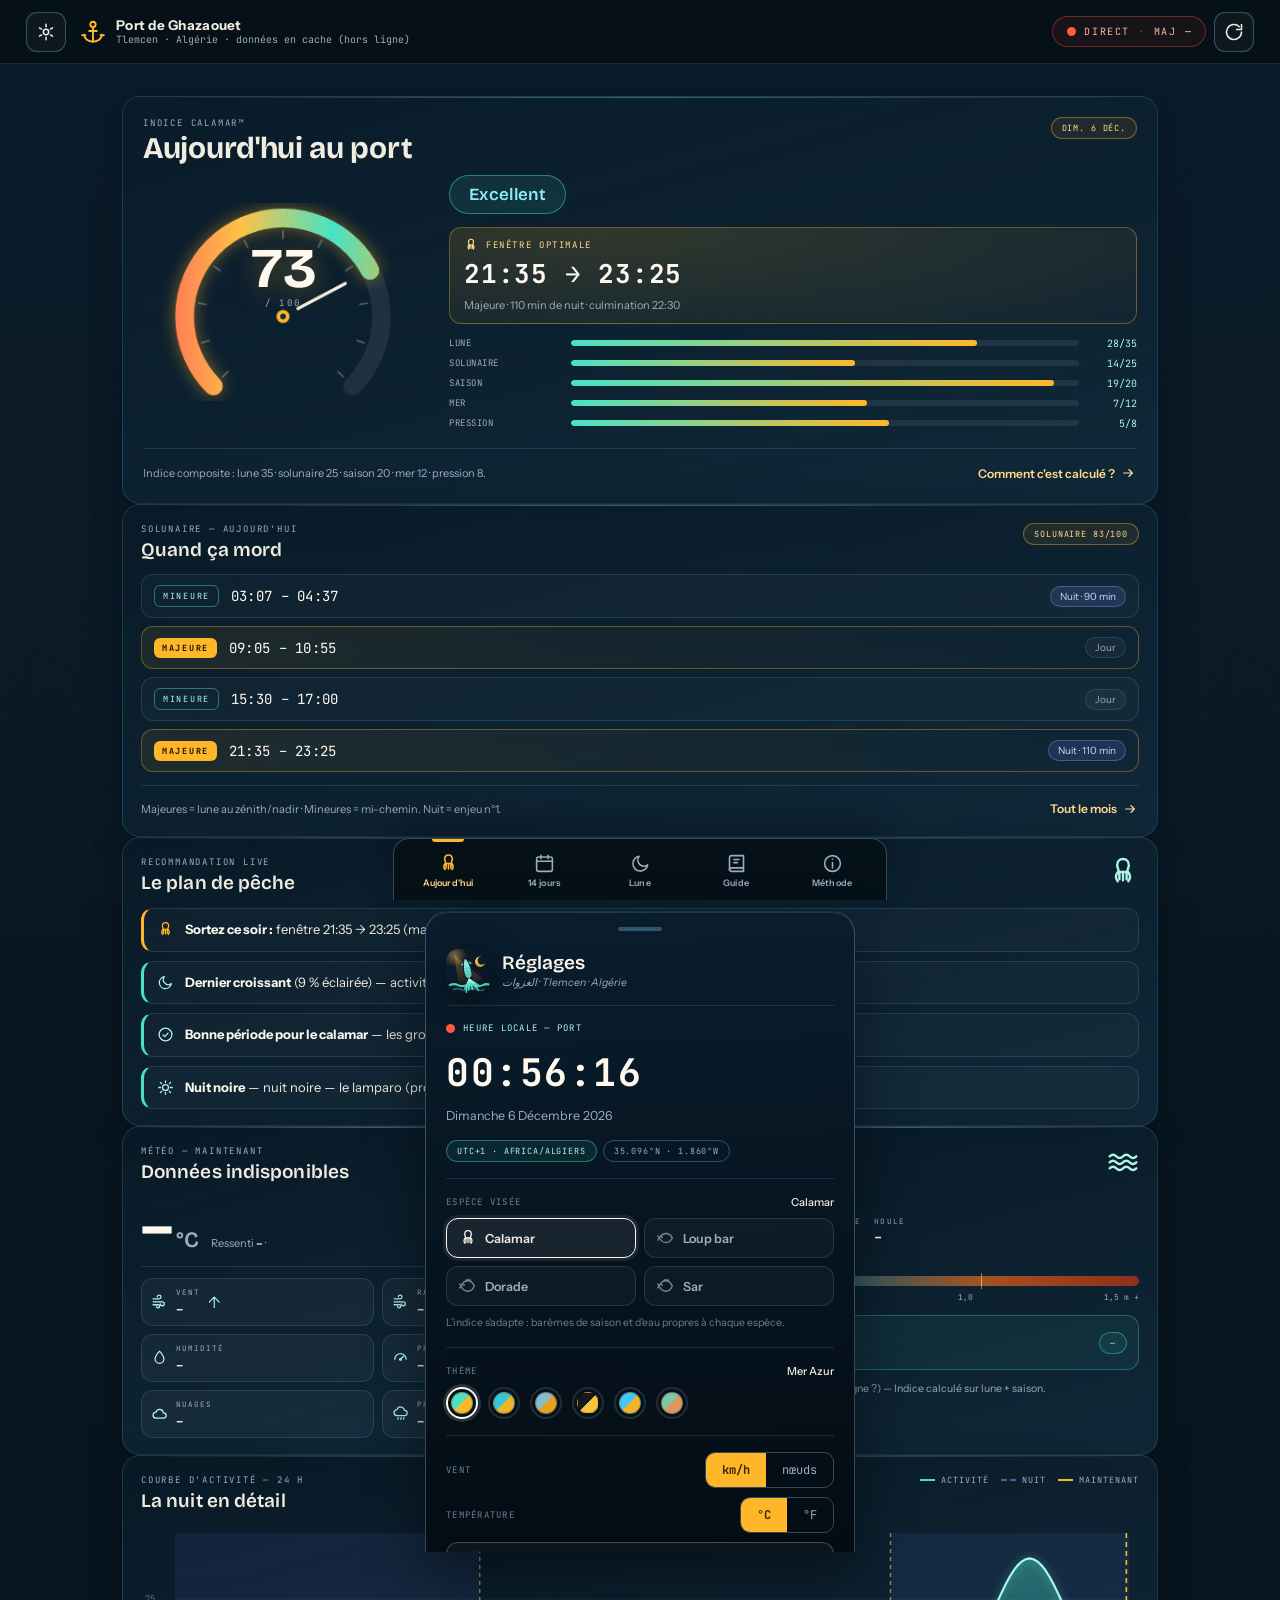
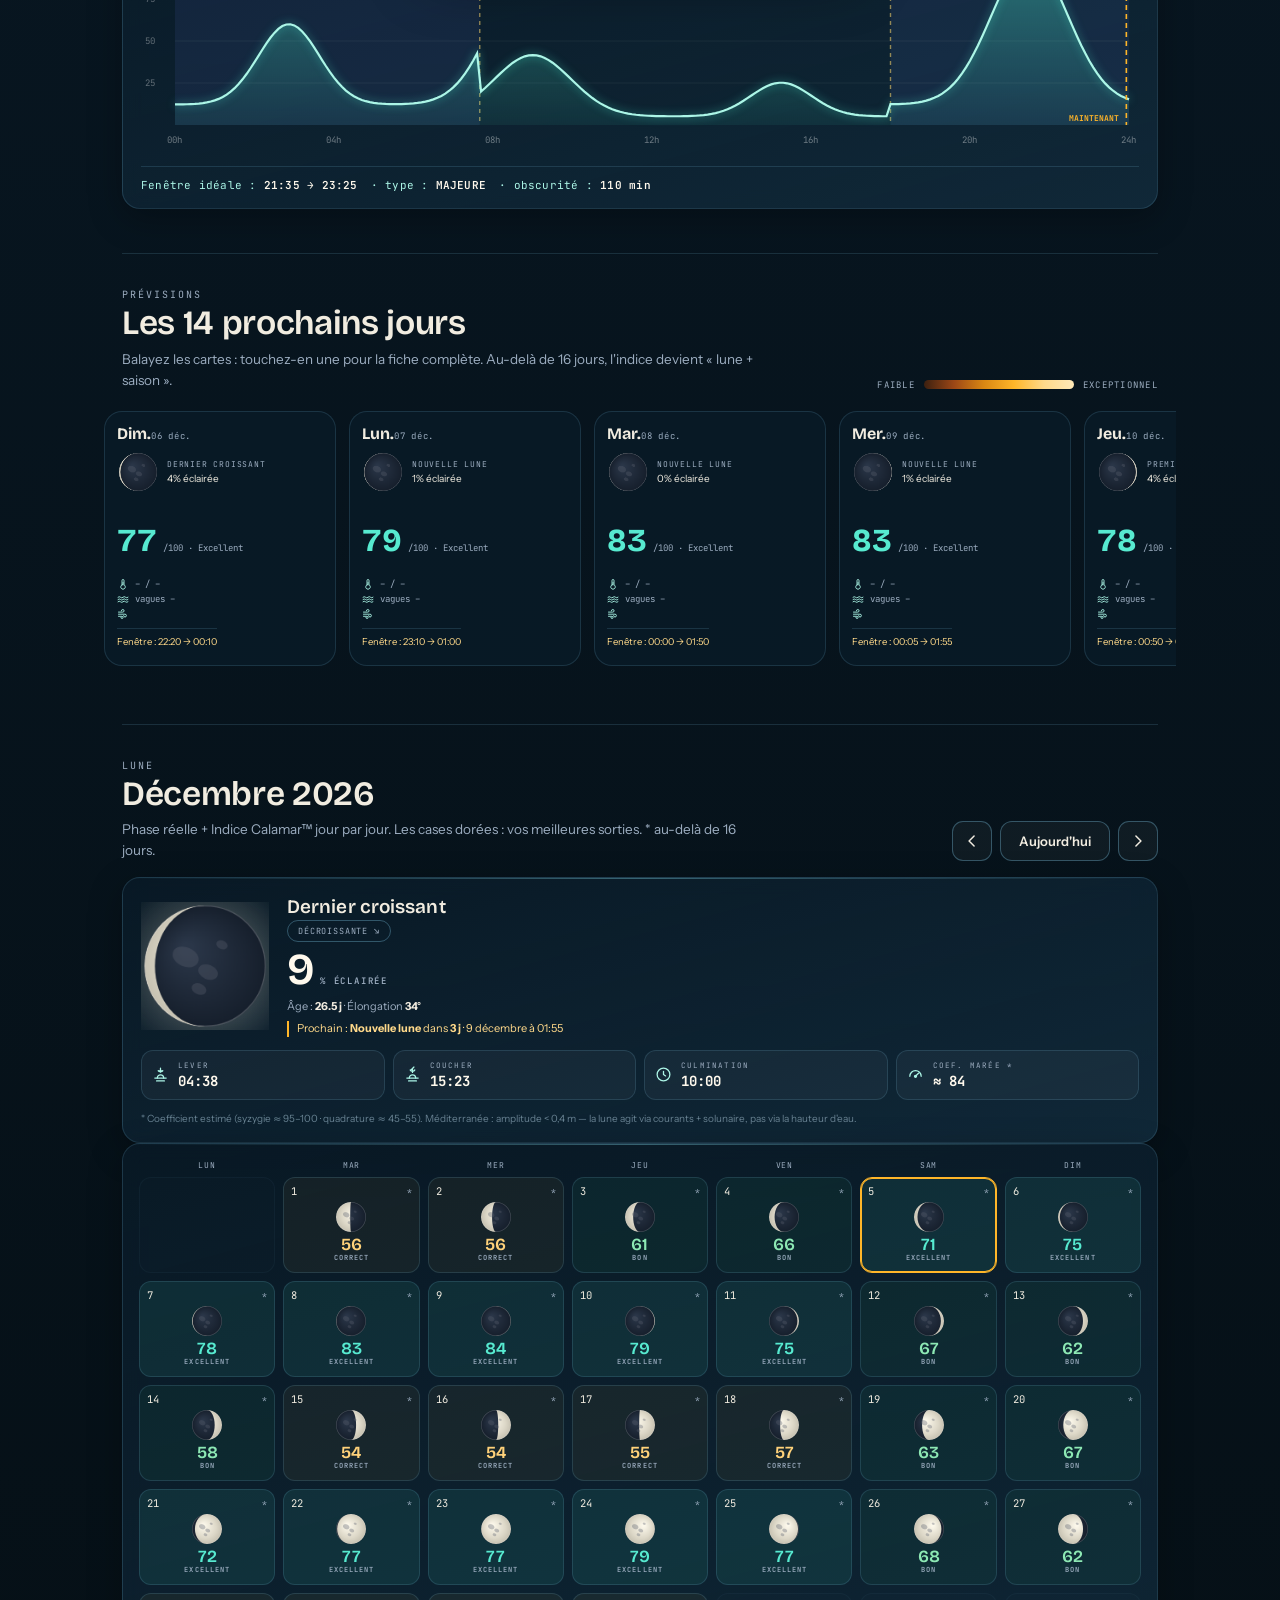
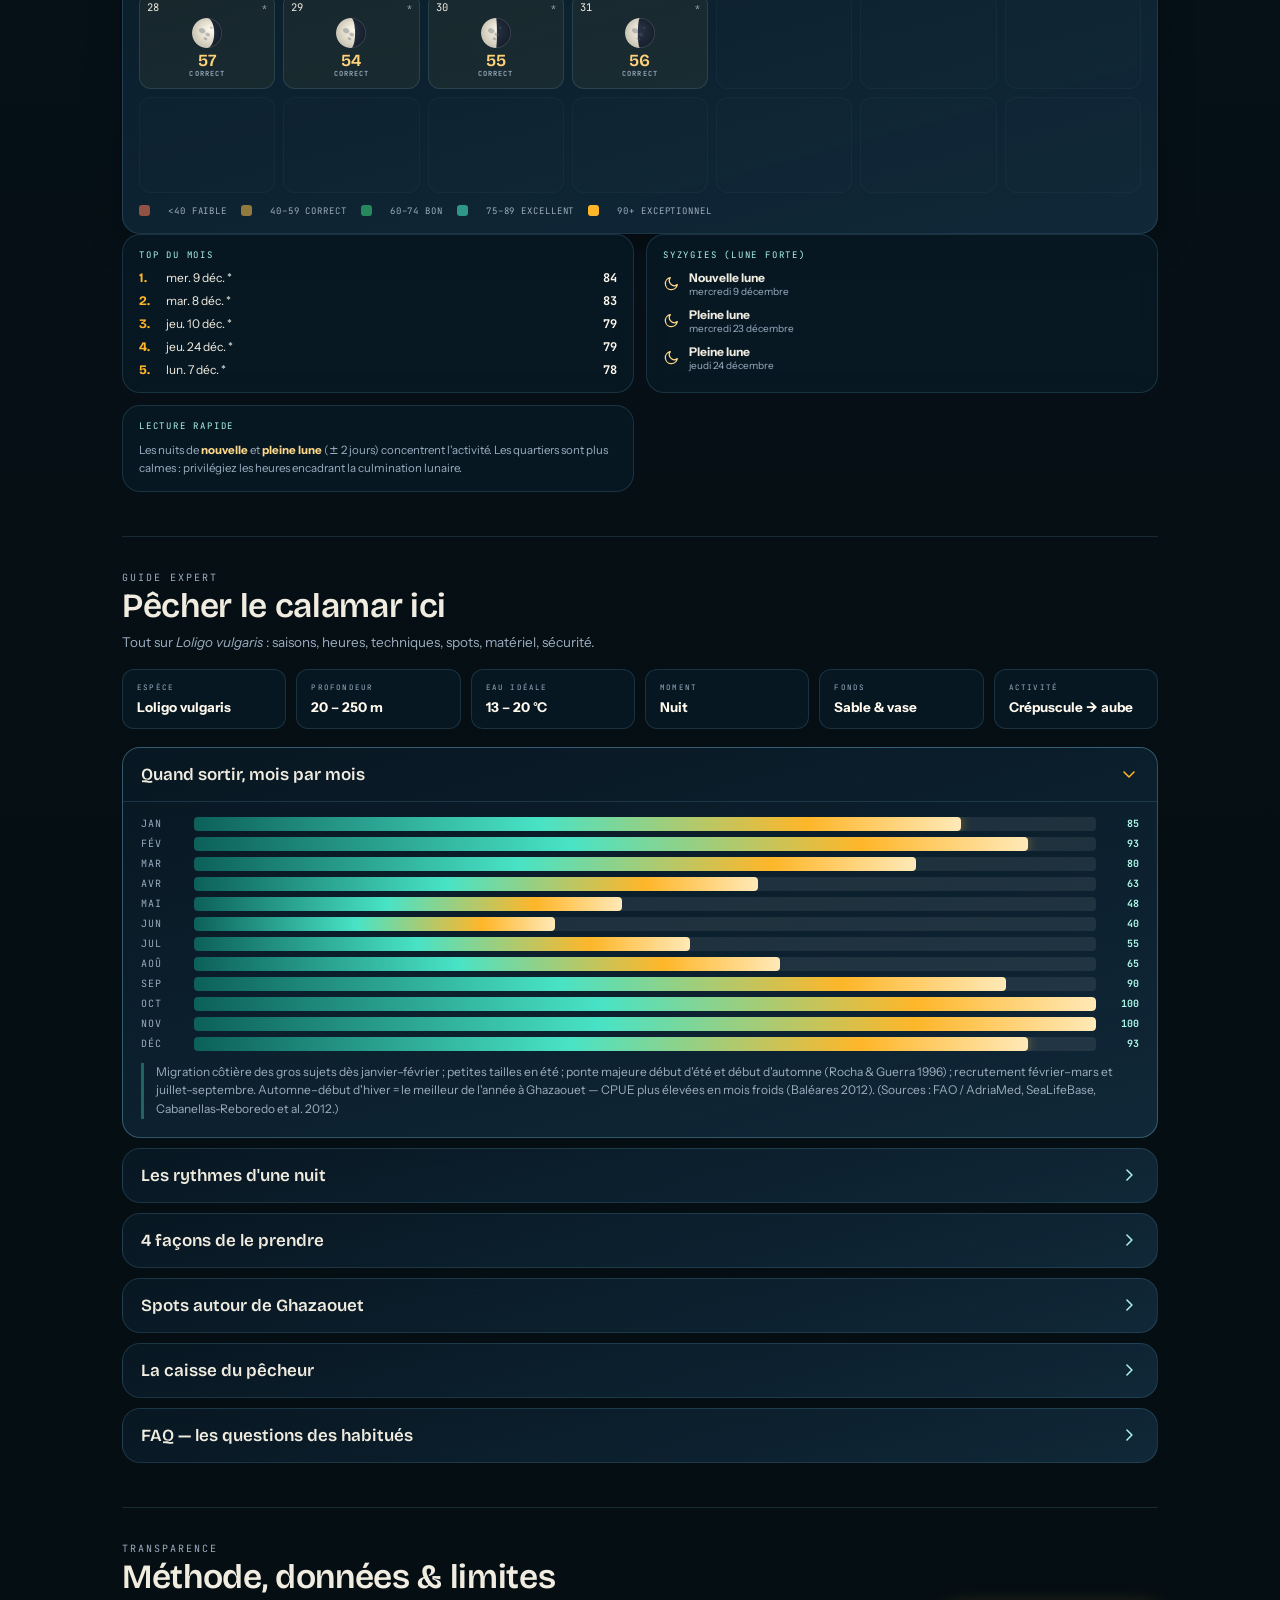
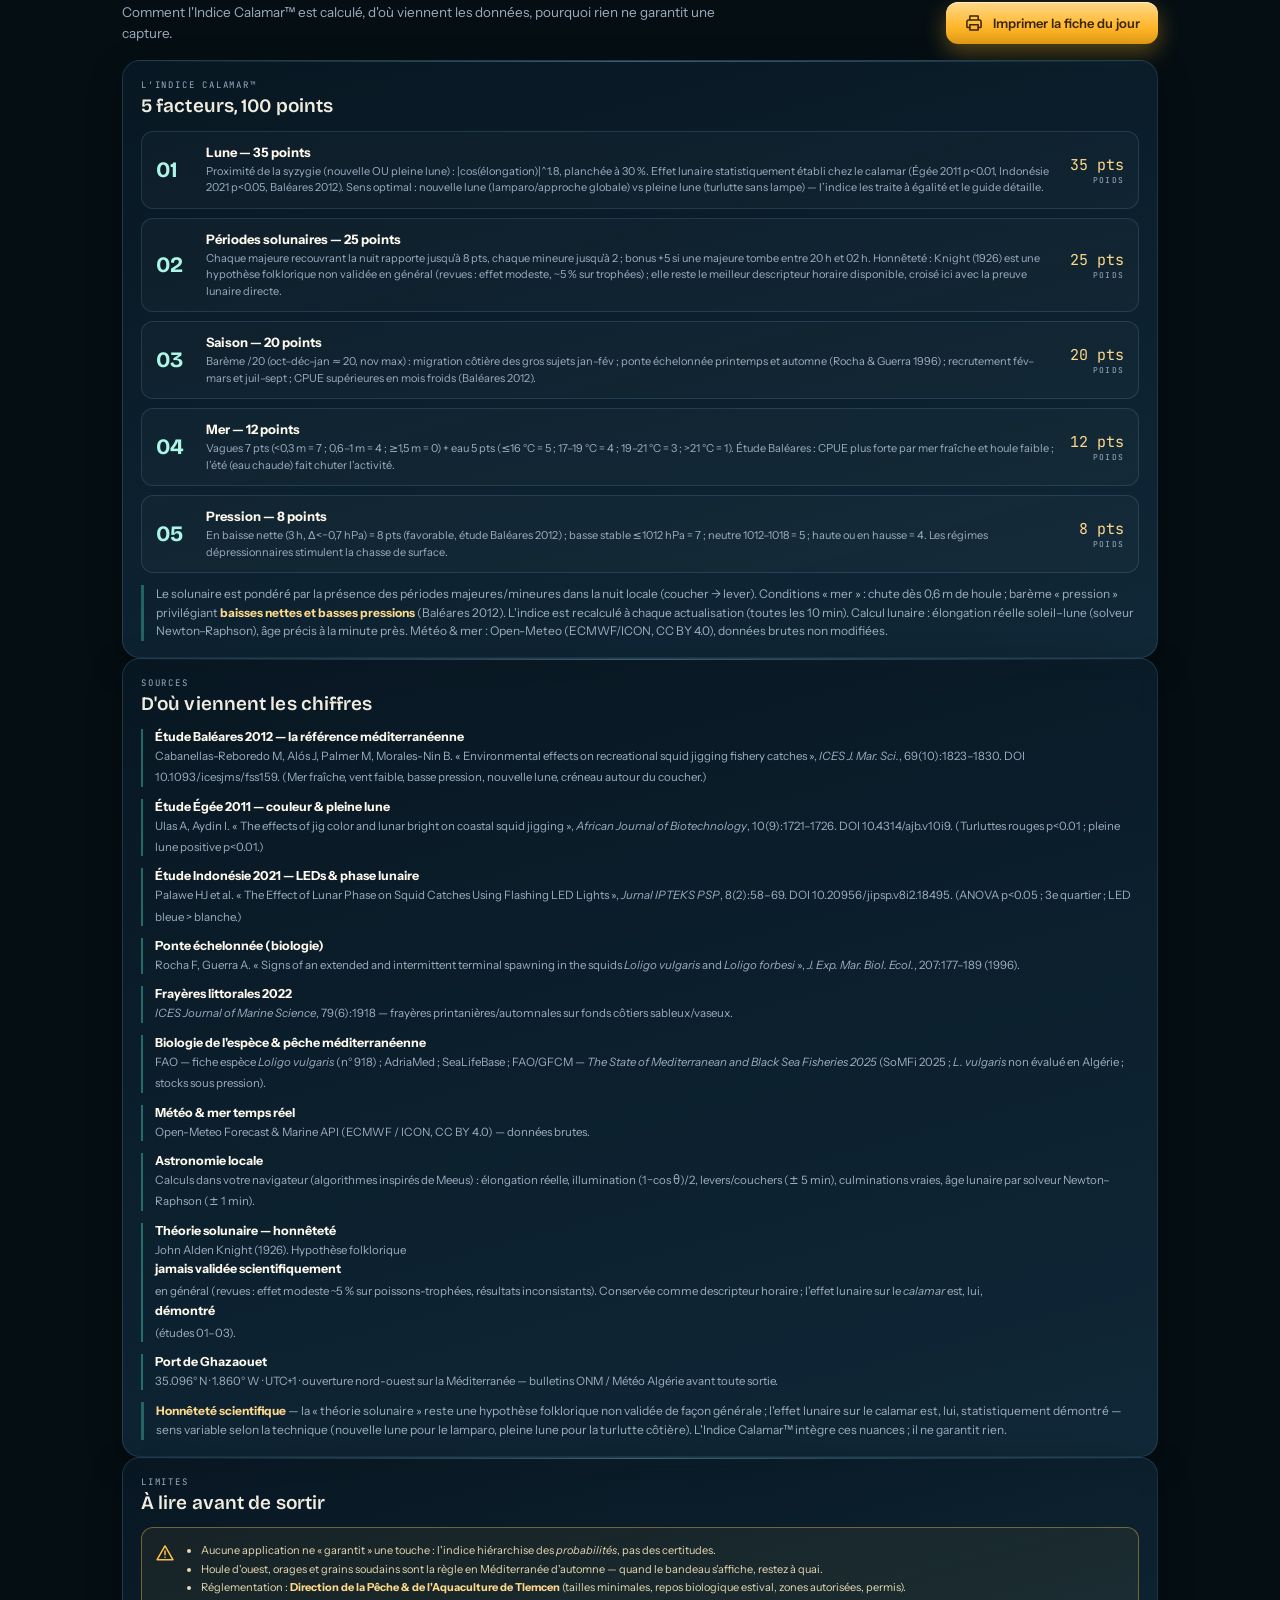
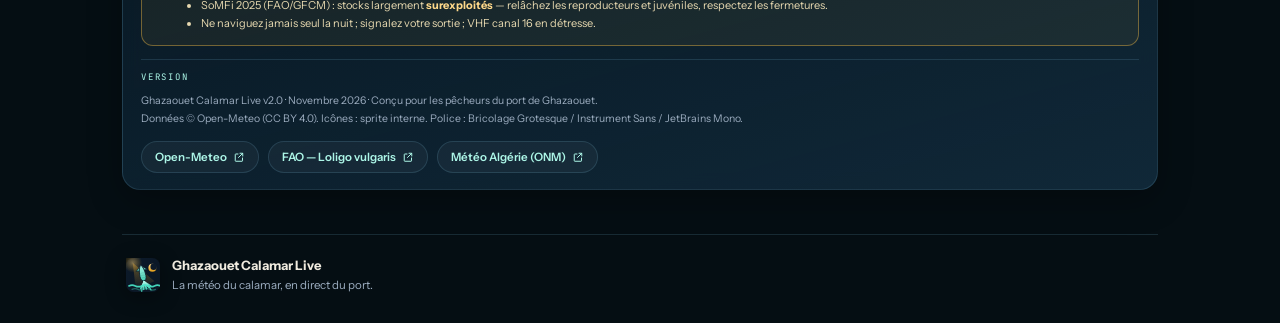
==== commit bf18ac2e: "Espèces : loup bar / dorade / sar sélectionnables + splash animé 3 s" ====
--- a/ghazaouet-calamar-live.html
+++ b/ghazaouet-calamar-live.html
@@ -8,6 +8,7 @@
 <meta name="theme-color" content="#050E13">
 <meta name="author" content="Ghazaouet Calamar Live">
 <link rel="icon" href="data:image/svg+xml;utf8,%3Csvg%20xmlns%3D%22http%3A%2F%2Fwww.w3.org%2F2000%2Fsvg%22%20viewBox%3D%220%200%2064%2064%22%3E%0A%20%20%3C!--%20Lueur%20de%20Veille%20%E2%80%94%20encornet%20phosphore%20dans%20le%20faisceau%20sodium%2C%20lune%20d%27or%20--%3E%0A%20%20%3Cdefs%3E%0A%20%20%20%20%3ClinearGradient%20id%3D%22bg%22%20x1%3D%220%22%20y1%3D%220%22%20x2%3D%221%22%20y2%3D%221%22%3E%0A%20%20%20%20%20%20%3Cstop%20offset%3D%220%22%20stop-color%3D%22%230C1A2A%22%2F%3E%0A%20%20%20%20%20%20%3Cstop%20offset%3D%221%22%20stop-color%3D%22%230A1624%22%2F%3E%0A%20%20%20%20%3C%2FlinearGradient%3E%0A%20%20%20%20%3CradialGradient%20id%3D%22halo%22%20x1%3D%220%22%20y1%3D%220%22%20x2%3D%221%22%20y2%3D%221%22%3E%0A%20%20%20%20%20%20%3Cstop%20offset%3D%220%22%20stop-color%3D%22%23FFD278%22%20stop-opacity%3D%22.45%22%2F%3E%0A%20%20%20%20%20%20%3Cstop%20offset%3D%221%22%20stop-color%3D%22%23FFB629%22%20stop-opacity%3D%220%22%2F%3E%0A%20%20%20%20%3C%2FradialGradient%3E%0A%20%20%20%20%3ClinearGradient%20id%3D%22beamg%22%20x1%3D%220%22%20y1%3D%220%22%20x2%3D%220%22%20y2%3D%221%22%3E%0A%20%20%20%20%20%20%3Cstop%20offset%3D%220%22%20stop-color%3D%22%23FFB629%22%20stop-opacity%3D%22.36%22%2F%3E%0A%20%20%20%20%20%20%3Cstop%20offset%3D%221%22%20stop-color%3D%22%23FFB629%22%20stop-opacity%3D%220%22%2F%3E%0A%20%20%20%20%3C%2FlinearGradient%3E%0A%20%20%20%20%3ClinearGradient%20id%3D%22gold%22%20x1%3D%220%22%20y1%3D%220%22%20x2%3D%220%22%20y2%3D%221%22%3E%0A%20%20%20%20%20%20%3Cstop%20offset%3D%220%22%20stop-color%3D%22%23FFD98A%22%2F%3E%0A%20%20%20%20%20%20%3Cstop%20offset%3D%221%22%20stop-color%3D%22%23E09A14%22%2F%3E%0A%20%20%20%20%3C%2FlinearGradient%3E%0A%20%20%20%20%3ClinearGradient%20id%3D%22sea%22%20x1%3D%220%22%20y1%3D%220%22%20x2%3D%220%22%20y2%3D%221%22%3E%0A%20%20%20%20%20%20%3Cstop%20offset%3D%220%22%20stop-color%3D%22%23ACF6E7%22%2F%3E%0A%20%20%20%20%20%20%3Cstop%20offset%3D%221%22%20stop-color%3D%22%233FCDB2%22%2F%3E%0A%20%20%20%20%3C%2FlinearGradient%3E%0A%20%20%3C%2Fdefs%3E%0A%20%20%3Crect%20width%3D%2264%22%20height%3D%2264%22%20rx%3D%2215%22%20fill%3D%22url%28%23bg%29%22%2F%3E%0A%20%20%3C!--%20lune%20--%3E%0A%20%20%3Ccircle%20cx%3D%2249.7%22%20cy%3D%2218.5%22%20r%3D%227.5%22%20fill%3D%22url%28%23gold%29%22%2F%3E%0A%20%20%3Ccircle%20cx%3D%2252.1%22%20cy%3D%2216.6%22%20r%3D%226.1%22%20fill%3D%22%230C1A2A%22%2F%3E%0A%20%20%3C!--%20faisceau%20%2B%20lampe%20--%3E%0A%20%20%3Cpath%20d%3D%22M12.5%209%20L53.7%2043.7%20L18.7%2058.7%20Z%22%20fill%3D%22url%28%23beamg%29%22%2F%3E%0A%20%20%3Ccircle%20cx%3D%2212.5%22%20cy%3D%229%22%20r%3D%2218%22%20fill%3D%22url%28%23halo%29%22%2F%3E%0A%20%20%3C!--%20encornet%20--%3E%0A%20%20%3Cg%20transform%3D%22translate%2831.2%2030.7%29%20rotate%28-12%29%22%3E%0A%20%20%20%20%3Cpath%20d%3D%22M0.5%20-16%20L10.7%20-7.7%20L3.2%20-7.2%20Z%22%20fill%3D%22url%28%23sea%29%22%20stroke%3D%22url%28%23bg%29%22%20stroke-width%3D%221.2%22%20stroke-linejoin%3D%22round%22%2F%3E%0A%20%20%20%20%3Cpath%20d%3D%22M-0.5%20-16%20L-10.7%20-7.7%20L-3.2%20-7.2%20Z%22%20fill%3D%22url%28%23sea%29%22%20stroke%3D%22url%28%23bg%29%22%20stroke-width%3D%221.2%22%20stroke-linejoin%3D%22round%22%2F%3E%0A%20%20%20%20%3Cpath%20d%3D%22M0%20-18.5%20C3.7%20-13%205.7%20-6.5%205.7%203%20C5.7%209.7%203%2013.2%200%2013.2%20C-3%2013.2%20-5.7%209.7%20-5.7%203%20C-5.7%20-6.5%20-3.7%20-13%200%20-18.5%20Z%22%20fill%3D%22url%28%23sea%29%22%20stroke%3D%22url%28%23bg%29%22%20stroke-width%3D%221.5%22%2F%3E%0A%20%20%20%20%3Ccircle%20cx%3D%22-2.1%22%20cy%3D%2212%22%20r%3D%221.2%22%20fill%3D%22url%28%23bg%29%22%2F%3E%0A%20%20%20%20%3Ccircle%20cx%3D%222.1%22%20cy%3D%2212%22%20r%3D%221.2%22%20fill%3D%22url%28%23bg%29%22%2F%3E%0A%20%20%20%20%3Cg%20fill%3D%22none%22%20stroke%3D%22url%28%23sea%29%22%20stroke-linecap%3D%22round%22%3E%0A%20%20%20%20%20%20%3Cpath%20d%3D%22M0%2014.5%20L-9%2025.7%22%20stroke-width%3D%223.1%22%2F%3E%0A%20%20%20%20%20%20%3Cpath%20d%3D%22M0%2014.5%20L-4%2027.7%22%20stroke-width%3D%223.2%22%2F%3E%0A%20%20%20%20%20%20%3Cpath%20d%3D%22M0%2014.5%20L1.5%2028.2%22%20stroke-width%3D%223.2%22%2F%3E%0A%20%20%20%20%20%20%3Cpath%20d%3D%22M0%2014.5%20L6.5%2026.7%22%20stroke-width%3D%223.1%22%2F%3E%0A%20%20%20%20%20%20%3Cpath%20d%3D%22M0%2014.5%20L10.5%2024.5%22%20stroke-width%3D%222.9%22%2F%3E%0A%20%20%20%20%20%20%3Cpath%20d%3D%22M-1%2015%20Q-7.2%2023.7%20-8.2%2031.5%22%20stroke-width%3D%221.9%22%2F%3E%0A%20%20%20%20%20%20%3Cpath%20d%3D%22M1.2%2015.2%20Q8%2024.5%209.5%2032.2%22%20stroke-width%3D%221.9%22%2F%3E%0A%20%20%20%20%3C%2Fg%3E%0A%20%20%20%20%3Cpath%20d%3D%22M-4.2%20-2%20Q0%20-3.7%204.2%20-2M-4%202.5%20Q0%20.8%204%202.5M-3.8%207%20Q0%205.3%203.8%207%22%20fill%3D%22none%22%20stroke%3D%22rgba%2810%2C22%2C36%2C.25%29%22%20stroke-width%3D%22.7%22%2F%3E%0A%20%20%3C%2Fg%3E%0A%20%20%3C!--%20mer%20--%3E%0A%20%20%3Cpath%20d%3D%22M5.5%2052.5%20Q11.5%2049.5%2017.5%2052.5%20T29.5%2052.5%20T41.5%2052.5%20T53.5%2052.5%20T64.5%2052.5%22%20fill%3D%22none%22%20stroke%3D%22%2348E3C6%22%20stroke-opacity%3D%22.92%22%20stroke-width%3D%223.1%22%20stroke-linecap%3D%22round%22%2F%3E%0A%20%20%3Cpath%20d%3D%22M11.5%2059%20Q17%2056.2%2022.5%2059%20T33.5%2059%20T44.5%2059%20T55.5%2059%22%20fill%3D%22none%22%20stroke%3D%22%2348E3C6%22%20stroke-opacity%3D%22.38%22%20stroke-width%3D%222.4%22%20stroke-linecap%3D%22round%22%2F%3E%0A%3C%2Fsvg%3E%0A" type="image/svg+xml">
+<link rel="manifest" href="manifest.webmanifest">
 <link rel="preconnect" href="https://fonts.googleapis.com">
 <link rel="preconnect" href="https://fonts.gstatic.com" crossorigin>
 <link href="https://fonts.googleapis.com/css2?family=Bricolage+Grotesque:opsz,wght@12..96,600..800&family=Instrument+Sans:wght@400;500;600;700&family=JetBrains+Mono:wght@400;500;600;700&display=swap" rel="stylesheet">
@@ -823,9 +824,60 @@
   .card-title,.gauge-value,.moon-illum,.wx-temp,.hero-title{color:#000 !important}
 }
 
+/* ═══════════ SÉLECTEUR D'ESPÈCE ═══════════ */
+.sp-picker{display:grid;grid-template-columns:1fr 1fr;gap:8px}
+.sp-btn{display:flex;align-items:center;gap:8px;padding:10px 12px;border-radius:12px;border:1.5px solid rgba(255,255,255,.12);background:rgba(255,255,255,.03);color:var(--muted);font:inherit;font-size:12.5px;font-weight:600;cursor:pointer;transition:border-color .15s,color .15s,background .15s,transform .15s}
+.sp-btn .ic{width:18px;height:18px;flex:none;opacity:.75}
+.sp-btn:hover{transform:translateY(-1px);border-color:rgba(255,255,255,.25);color:var(--text)}
+.sp-btn.is-active{border-color:var(--strong);color:var(--text);background:rgba(255,255,255,.07);box-shadow:0 0 0 3px rgba(255,255,255,.08)}
+.sp-btn.is-active .ic{opacity:1}
+.sheet-mini{font-size:10.5px;line-height:1.55;color:var(--muted-2);margin:0}
+html[data-theme="clair"] .sp-btn{border-color:rgba(18,58,78,.22)}
+html[data-theme="clair"] .sp-btn.is-active{border-color:#13303c;box-shadow:0 0 0 3px rgba(18,58,78,.12)}
+html[data-theme="clair"] .sp-btn:hover{border-color:rgba(18,58,78,.4)}
+
+/* ═══════════ SPLASH — 3 s de logo animé ═══════════ */
+.splash{position:fixed;inset:0;z-index:100;display:flex;flex-direction:column;align-items:center;justify-content:center;gap:16px;
+  background:radial-gradient(120% 90% at 50% 8%, #0b2530 0%, #061420 48%, #03090f 100%);
+  opacity:1;transition:opacity .5s ease}
+.splash.is-done{opacity:0;pointer-events:none}
+body.splash-on{overflow:hidden}
+.splash-glow{position:absolute;top:50%;left:50%;width:340px;height:340px;transform:translate(-50%,-58%);border-radius:50%;
+  background:radial-gradient(circle, rgba(72,227,198,.16) 0%, rgba(255,182,41,.07) 42%, transparent 70%);
+  filter:blur(6px);animation:splash-glow 3s ease-in-out both}
+.splash-logo{width:112px;height:112px;position:relative;
+  filter:drop-shadow(0 0 26px rgba(72,227,198,.55));
+  animation:splash-pop .85s cubic-bezier(.2,1.35,.4,1) both}
+.splash-name{position:relative;font-size:19px;font-weight:400;letter-spacing:.02em;color:#eaf4f6;
+  opacity:0;animation:splash-up .6s ease .55s forwards}
+.splash-name strong{font-weight:750;color:#48E3C6}
+.splash-tag{position:relative;font-size:11px;letter-spacing:.16em;text-transform:uppercase;color:rgba(220,238,242,.55);
+  opacity:0;animation:splash-up .6s ease .85s forwards}
+.splash-bar{position:relative;width:150px;height:2px;border-radius:2px;background:rgba(255,255,255,.1);overflow:hidden;
+  opacity:0;animation:splash-up .5s ease 1s forwards}
+.splash-bar i{display:block;height:100%;width:100%;border-radius:2px;transform-origin:left;transform:scaleX(0);
+  background:linear-gradient(90deg,#48E3C6,#FFB629);animation:splash-fill 2.3s cubic-bezier(.3,.1,.3,1) .55s forwards}
+@keyframes splash-pop{0%{transform:scale(.55) rotate(-9deg);opacity:0}60%{transform:scale(1.07) rotate(2deg);opacity:1}100%{transform:scale(1) rotate(0)}}
+@keyframes splash-glow{0%{opacity:0;transform:translate(-50%,-58%) scale(.5)}35%{opacity:1}70%{opacity:.55}100%{opacity:.75;transform:translate(-50%,-58%) scale(1.12)}}
+@keyframes splash-up{from{opacity:0;transform:translateY(10px)}to{opacity:1;transform:translateY(0)}}
+@keyframes splash-fill{to{transform:scaleX(1)}}
+@media (prefers-reduced-motion: reduce){
+  .splash{display:none}
+  body.splash-on{overflow:auto}
+}
+
 </style>
 </head>
 <body>
+
+<!-- ═══════════ SPLASH (3 s, logo animé) ═══════════ -->
+<div class="splash" id="splash" aria-hidden="true">
+  <div class="splash-glow"></div>
+  <img class="splash-logo" src="data:image/svg+xml;utf8,%3Csvg%20xmlns%3D%22http%3A%2F%2Fwww.w3.org%2F2000%2Fsvg%22%20viewBox%3D%220%200%2064%2064%22%3E%0A%20%20%3C!--%20Lueur%20de%20Veille%20%E2%80%94%20encornet%20phosphore%20dans%20le%20faisceau%20sodium%2C%20lune%20d%27or%20--%3E%0A%20%20%3Cdefs%3E%0A%20%20%20%20%3ClinearGradient%20id%3D%22bg%22%20x1%3D%220%22%20y1%3D%220%22%20x2%3D%221%22%20y2%3D%221%22%3E%0A%20%20%20%20%20%20%3Cstop%20offset%3D%220%22%20stop-color%3D%22%230C1A2A%22%2F%3E%0A%20%20%20%20%20%20%3Cstop%20offset%3D%221%22%20stop-color%3D%22%230A1624%22%2F%3E%0A%20%20%20%20%3C%2FlinearGradient%3E%0A%20%20%20%20%3CradialGradient%20id%3D%22halo%22%20x1%3D%220%22%20y1%3D%220%22%20x2%3D%221%22%20y2%3D%221%22%3E%0A%20%20%20%20%20%20%3Cstop%20offset%3D%220%22%20stop-color%3D%22%23FFD278%22%20stop-opacity%3D%22.45%22%2F%3E%0A%20%20%20%20%20%20%3Cstop%20offset%3D%221%22%20stop-color%3D%22%23FFB629%22%20stop-opacity%3D%220%22%2F%3E%0A%20%20%20%20%3C%2FradialGradient%3E%0A%20%20%20%20%3ClinearGradient%20id%3D%22beamg%22%20x1%3D%220%22%20y1%3D%220%22%20x2%3D%220%22%20y2%3D%221%22%3E%0A%20%20%20%20%20%20%3Cstop%20offset%3D%220%22%20stop-color%3D%22%23FFB629%22%20stop-opacity%3D%22.36%22%2F%3E%0A%20%20%20%20%20%20%3Cstop%20offset%3D%221%22%20stop-color%3D%22%23FFB629%22%20stop-opacity%3D%220%22%2F%3E%0A%20%20%20%20%3C%2FlinearGradient%3E%0A%20%20%20%20%3ClinearGradient%20id%3D%22gold%22%20x1%3D%220%22%20y1%3D%220%22%20x2%3D%220%22%20y2%3D%221%22%3E%0A%20%20%20%20%20%20%3Cstop%20offset%3D%220%22%20stop-color%3D%22%23FFD98A%22%2F%3E%0A%20%20%20%20%20%20%3Cstop%20offset%3D%221%22%20stop-color%3D%22%23E09A14%22%2F%3E%0A%20%20%20%20%3C%2FlinearGradient%3E%0A%20%20%20%20%3ClinearGradient%20id%3D%22sea%22%20x1%3D%220%22%20y1%3D%220%22%20x2%3D%220%22%20y2%3D%221%22%3E%0A%20%20%20%20%20%20%3Cstop%20offset%3D%220%22%20stop-color%3D%22%23ACF6E7%22%2F%3E%0A%20%20%20%20%20%20%3Cstop%20offset%3D%221%22%20stop-color%3D%22%233FCDB2%22%2F%3E%0A%20%20%20%20%3C%2FlinearGradient%3E%0A%20%20%3C%2Fdefs%3E%0A%20%20%3Crect%20width%3D%2264%22%20height%3D%2264%22%20rx%3D%2215%22%20fill%3D%22url%28%23bg%29%22%2F%3E%0A%20%20%3C!--%20lune%20--%3E%0A%20%20%3Ccircle%20cx%3D%2249.7%22%20cy%3D%2218.5%22%20r%3D%227.5%22%20fill%3D%22url%28%23gold%29%22%2F%3E%0A%20%20%3Ccircle%20cx%3D%2252.1%22%20cy%3D%2216.6%22%20r%3D%226.1%22%20fill%3D%22%230C1A2A%22%2F%3E%0A%20%20%3C!--%20faisceau%20%2B%20lampe%20--%3E%0A%20%20%3Cpath%20d%3D%22M12.5%209%20L53.7%2043.7%20L18.7%2058.7%20Z%22%20fill%3D%22url%28%23beamg%29%22%2F%3E%0A%20%20%3Ccircle%20cx%3D%2212.5%22%20cy%3D%229%22%20r%3D%2218%22%20fill%3D%22url%28%23halo%29%22%2F%3E%0A%20%20%3C!--%20encornet%20--%3E%0A%20%20%3Cg%20transform%3D%22translate%2831.2%2030.7%29%20rotate%28-12%29%22%3E%0A%20%20%20%20%3Cpath%20d%3D%22M0.5%20-16%20L10.7%20-7.7%20L3.2%20-7.2%20Z%22%20fill%3D%22url%28%23sea%29%22%20stroke%3D%22url%28%23bg%29%22%20stroke-width%3D%221.2%22%20stroke-linejoin%3D%22round%22%2F%3E%0A%20%20%20%20%3Cpath%20d%3D%22M-0.5%20-16%20L-10.7%20-7.7%20L-3.2%20-7.2%20Z%22%20fill%3D%22url%28%23sea%29%22%20stroke%3D%22url%28%23bg%29%22%20stroke-width%3D%221.2%22%20stroke-linejoin%3D%22round%22%2F%3E%0A%20%20%20%20%3Cpath%20d%3D%22M0%20-18.5%20C3.7%20-13%205.7%20-6.5%205.7%203%20C5.7%209.7%203%2013.2%200%2013.2%20C-3%2013.2%20-5.7%209.7%20-5.7%203%20C-5.7%20-6.5%20-3.7%20-13%200%20-18.5%20Z%22%20fill%3D%22url%28%23sea%29%22%20stroke%3D%22url%28%23bg%29%22%20stroke-width%3D%221.5%22%2F%3E%0A%20%20%20%20%3Ccircle%20cx%3D%22-2.1%22%20cy%3D%2212%22%20r%3D%221.2%22%20fill%3D%22url%28%23bg%29%22%2F%3E%0A%20%20%20%20%3Ccircle%20cx%3D%222.1%22%20cy%3D%2212%22%20r%3D%221.2%22%20fill%3D%22url%28%23bg%29%22%2F%3E%0A%20%20%20%20%3Cg%20fill%3D%22none%22%20stroke%3D%22url%28%23sea%29%22%20stroke-linecap%3D%22round%22%3E%0A%20%20%20%20%20%20%3Cpath%20d%3D%22M0%2014.5%20L-9%2025.7%22%20stroke-width%3D%223.1%22%2F%3E%0A%20%20%20%20%20%20%3Cpath%20d%3D%22M0%2014.5%20L-4%2027.7%22%20stroke-width%3D%223.2%22%2F%3E%0A%20%20%20%20%20%20%3Cpath%20d%3D%22M0%2014.5%20L1.5%2028.2%22%20stroke-width%3D%223.2%22%2F%3E%0A%20%20%20%20%20%20%3Cpath%20d%3D%22M0%2014.5%20L6.5%2026.7%22%20stroke-width%3D%223.1%22%2F%3E%0A%20%20%20%20%20%20%3Cpath%20d%3D%22M0%2014.5%20L10.5%2024.5%22%20stroke-width%3D%222.9%22%2F%3E%0A%20%20%20%20%20%20%3Cpath%20d%3D%22M-1%2015%20Q-7.2%2023.7%20-8.2%2031.5%22%20stroke-width%3D%221.9%22%2F%3E%0A%20%20%20%20%20%20%3Cpath%20d%3D%22M1.2%2015.2%20Q8%2024.5%209.5%2032.2%22%20stroke-width%3D%221.9%22%2F%3E%0A%20%20%20%20%3C%2Fg%3E%0A%20%20%20%20%3Cpath%20d%3D%22M-4.2%20-2%20Q0%20-3.7%204.2%20-2M-4%202.5%20Q0%20.8%204%202.5M-3.8%207%20Q0%205.3%203.8%207%22%20fill%3D%22none%22%20stroke%3D%22rgba%2810%2C22%2C36%2C.25%29%22%20stroke-width%3D%22.7%22%2F%3E%0A%20%20%3C%2Fg%3E%0A%20%20%3C!--%20mer%20--%3E%0A%20%20%3Cpath%20d%3D%22M5.5%2052.5%20Q11.5%2049.5%2017.5%2052.5%20T29.5%2052.5%20T41.5%2052.5%20T53.5%2052.5%20T64.5%2052.5%22%20fill%3D%22none%22%20stroke%3D%22%2348E3C6%22%20stroke-opacity%3D%22.92%22%20stroke-width%3D%223.1%22%20stroke-linecap%3D%22round%22%2F%3E%0A%20%20%3Cpath%20d%3D%22M11.5%2059%20Q17%2056.2%2022.5%2059%20T33.5%2059%20T44.5%2059%20T55.5%2059%22%20fill%3D%22none%22%20stroke%3D%22%2348E3C6%22%20stroke-opacity%3D%22.38%22%20stroke-width%3D%222.4%22%20stroke-linecap%3D%22round%22%2F%3E%0A%3C%2Fsvg%3E%0A" alt="" width="112" height="112">
+  <div class="splash-name">Ghazaouet <strong>Calamar Live</strong></div>
+  <div class="splash-tag">La météo de la pêche, en direct du port</div>
+  <div class="splash-bar"><i></i></div>
+</div>
 
 <!-- ═══════════ SPRITE D'ICÔNES (SVG, stroke = currentColor) ═══════════ -->
 <svg width="0" height="0" style="position:absolute" aria-hidden="true">
@@ -858,6 +910,8 @@
     <symbol id="i-sun" viewBox="0 0 24 24"><circle cx="12" cy="12" r="4.2"/><path d="M12 2.5v2.6M12 18.9v2.6M2.5 12h2.6M18.9 12h2.6M4.8 4.8l1.8 1.8M17.4 17.4l1.8 1.8M4.8 19.2l1.8-1.8M17.4 6.6l1.8-1.8"/></symbol>
     <symbol id="i-printer" viewBox="0 0 24 24"><path d="M7 8V3.5h10V8M7 17.5H4.5a1 1 0 0 1-1-1v-6a2 2 0 0 1 2-2h13a2 2 0 0 1 2 2v6a1 1 0 0 1-1 1H17"/><path d="M7 14h10v6.5H7z"/></symbol>
     <symbol id="i-external" viewBox="0 0 24 24"><path d="M14 4.5h5.5V10M19.5 4.5 11 13"/><path d="M10 6H5.5a1 1 0 0 0-1 1v12.5a1 1 0 0 0 1 1H18a1 1 0 0 0 1-1V14"/></symbol>
+    <symbol id="i-fish" viewBox="0 0 24 24"><path d="M3 12c2.3-3.9 5.4-6 9.2-6 3.5 0 6.3 2.2 8.3 6-2 3.8-4.8 6-8.3 6-3.8 0-6.9-2.1-9.2-6z"/><path d="M3 12 1.2 9M3 12 1.2 15"/><circle cx="6.8" cy="11" r=".5"/></symbol>
+    <symbol id="i-bream" viewBox="0 0 24 24"><path d="M2.8 12c2-4.6 5.2-7 9.2-7 3.6 0 6.4 2.5 8.4 7-2 4.5-4.8 7-8.4 7-4 0-7.2-2.4-9.2-7z"/><path d="M9.2 5.4 10 3.6M12.4 5l0-1.9M15.6 5.4l-.8-1.8"/><path d="M2.8 12 1 9.4M2.8 12 1 14.6"/><circle cx="6.6" cy="10.6" r=".5"/></symbol>
     <symbol id="i-squid" viewBox="0 0 24 24"><path d="M12 2.2c2.7 0 4.4 2.1 4.4 5L15 12H9l-1.4-4.8C7.6 4.3 9.3 2.2 12 2.2z"/><path d="M9.3 12v5.4M12 12v6.2M14.7 12v5.4M8 12.2C6.4 14.4 6.2 16.6 8 19M16 12.2c1.6 2.2 1.8 4.4 0 6.8"/></symbol>
     <symbol id="i-shield" viewBox="0 0 24 24"><path d="M12 2.8 4.5 6v6c0 4.6 3 8.4 7.5 10 4.5-1.6 7.5-5.4 7.5-10V6L12 2.8z"/><path d="m9.5 12 2 2 3.5-4"/></symbol>
     <symbol id="i-settings" viewBox="0 0 24 24"><circle cx="12" cy="12" r="3.2"/><path d="M12 2.8v3M12 18.2v3M4.1 7l2.6 1.5M17.3 15.5l2.6 1.5M4.1 17l2.6-1.5M17.3 8.5l2.6-1.5" stroke-linecap="round"/></symbol>
@@ -900,6 +954,17 @@
   </div>
 
   <div class="sheet-block">
+    <div class="tp-head"><span class="tp-label">Espèce visée</span><span class="tp-name" id="spName">Calamar</span></div>
+    <div class="sp-picker" id="speciesPicker" role="group" aria-label="Espèce de pêche">
+      <button class="sp-btn is-active" data-sp="calamar"><svg class="ic"><use href="#i-squid"/></svg><span>Calamar</span></button>
+      <button class="sp-btn" data-sp="loup"><svg class="ic"><use href="#i-fish"/></svg><span>Loup bar</span></button>
+      <button class="sp-btn" data-sp="dorade"><svg class="ic"><use href="#i-bream"/></svg><span>Dorade</span></button>
+      <button class="sp-btn" data-sp="sar"><svg class="ic"><use href="#i-bream"/></svg><span>Sar</span></button>
+    </div>
+    <p class="sheet-mini" id="spHint">L'indice s'adapte : barèmes de saison et d'eau propres à chaque espèce.</p>
+  </div>
+
+  <div class="sheet-block">
     <div class="tp-head"><span class="tp-label">Thème</span><span class="tp-name" id="tpName">Mer Azur</span></div>
     <div class="tp-row" id="themePicker" role="group" aria-label="Thème de l'interface">
       <button class="tp-btn" data-theme-set="azur" aria-label="Mer Azur" title="Mer Azur"><i></i></button>
@@ -937,7 +1002,7 @@
     <div class="hero card">
       <header class="hero-head">
         <div>
-          <span class="card-kicker">Indice Calamar™</span>
+          <span class="card-kicker" id="gaugeKicker">Indice Calamar™</span>
           <h1 class="hero-title">Aujourd'hui au port</h1>
         </div>
         <span class="chip chip-gold" id="gaugeDateChip">—</span>
@@ -973,7 +1038,7 @@
     </article>
 
     <article class="card pad" aria-label="Recommandations">
-      <header class="card-head"><div><span class="card-kicker">Recommandation live</span><h2 class="card-title">Le plan de pêche</h2></div><svg class="ic ic-gold wx-icon"><use href="#i-squid"/></svg></header>
+      <header class="card-head"><div><span class="card-kicker">Recommandation live</span><h2 class="card-title">Le plan de pêche</h2></div><svg class="ic ic-gold wx-icon" id="speciesIcon"><use href="#i-squid"/></svg></header>
       <ol class="reco-list" id="recoList"><li class="reco-item is-skeleton">Analyse croisée lune × météo × mer…</li></ol>
     </article>
 
@@ -1608,11 +1673,26 @@
 const state = {
   meteo: null, marine: null, online: true,
   units: { wind: 'kmh', temp: 'c' },
+  species: 'calamar',
   lastUpdate: null,
   selectedDayISO: null,
   calCursor: new Date(),
   refreshTimer: null
 };
+
+/* ─────────── Splish d'accueil : 3 s de logo animé ─────────── */
+function bootSplash() {
+  const s = document.getElementById('splash');
+  if (!s) return;
+  if (window.matchMedia('(prefers-reduced-motion: reduce)').matches) { s.remove(); return; }
+  document.body.classList.add('splash-on');
+  setTimeout(() => {
+    s.classList.add('is-done');
+    document.body.classList.remove('splash-on');
+    setTimeout(() => s.remove(), 600);
+  }, 3000);
+}
+
 
 /* ─────────── Utilitaires ─────────── */
 const $ = (s, ctx = document) => ctx.querySelector(s);
@@ -1718,9 +1798,65 @@
   return out.sort((a, b) => a.center - b.center);
 }
 
+/* ─────────── Espèces — barèmes adaptés (saison 20 · mer 12) ─────────── */
+const SPECIES = {
+  calamar: {
+    name: 'Calamar', plural: 'les calamars', nom: 'le calamar', icon: 'i-squid',
+    season: GCLEngine.SEASON_20, // jan→déc (migration, pontes, recrutement)
+    water: [13, 21], // fenêtre « optimum » affichée
+    wavePt: w => w < 0.3 ? 7 : w < 0.6 ? 6 : w < 1 ? 4 : w < 1.5 ? 2 : 0, // palier 0,6 m (Baléares 2012)
+    waterPt: t => t < 12 ? 2 : t <= 16 ? 5 : t <= 19 ? 4 : t <= 21 ? 3 : 1,
+    waterPtOff: 3, windMax: 30,
+    darkTxt: 'nuit noire — le lamparo (projecteur) sera décisif ; poissonnez sous le halo.',
+    summerTxt: 'turlutte fine (n° 1.5–2.5) et pêche surtout à l’aube/au crépuscule.',
+    bestTxt: 'les gros sujets se rapprochent de la côte ; privilégiez 20–60 m.',
+  },
+  loup: {
+    name: 'Loup bar', plural: 'les loups', nom: 'le loup', icon: 'i-fish',
+    season: [15, 17, 14, 10, 12, 10, 9, 11, 15, 19, 20, 18], // pic oct–fév, creux estival
+    water: [13, 21],
+    wavePt: w => w < 0.6 ? 7 : w < 1.2 ? 6 : w < 2 ? 4 : w < 2.5 ? 2 : 0, // aime l'eau brassée
+    waterPt: t => t < 10 ? 1 : t <= 13 ? 4 : t <= 18 ? 5 : t <= 22 ? 3 : 1,
+    waterPtOff: 3, windMax: 35,
+    darkTxt: 'nuit noire — leurres bruyants en surface et poisson nageur au bord des flots.',
+    summerTxt: 'descendez la profondeur ; le loup reste actif à la fraîche (aube + nocturne).',
+    bestTxt: 'eau fraîche = gros poissons le long des enrochements ; 5–25 m.',
+  },
+  dorade: {
+    name: 'Dorade', plural: 'les dorades', nom: 'la dorade', icon: 'i-bream',
+    season: [14, 16, 18, 17, 13, 9, 7, 8, 12, 16, 19, 17], // printemps + automne-hiver
+    water: [16, 23],
+    wavePt: w => w < 0.5 ? 7 : w < 0.8 ? 6 : w < 1.2 ? 4 : w < 1.8 ? 2 : 0,
+    waterPt: t => t < 14 ? 1 : t <= 16 ? 4 : t <= 20 ? 5 : t <= 23 ? 4 : 1,
+    waterPtOff: 3, windMax: 30,
+    darkTxt: 'nuit noire — sorties plus productives au lever du jour sur appâts.',
+    summerTxt: 'têtes de ligne légères autour des bouées ; petites dorades sur anchois.',
+    bestTxt: 'fonds sableux et pétoles ; 10–40 m, appâts chinchard & crabe.',
+  },
+  sar: {
+    name: 'Sar', plural: 'les sars', nom: 'le sar', icon: 'i-bream',
+    season: [8, 9, 12, 14, 16, 18, 20, 20, 18, 15, 11, 9], // pleine saison mai–oct
+    water: [16, 24],
+    wavePt: w => w < 0.3 ? 7 : w < 0.6 ? 6 : w < 1 ? 4 : w < 1.5 ? 2 : 0, // rochers = mer calme
+    waterPt: t => t < 15 ? 1 : t <= 17 ? 3 : t <= 21 ? 5 : t <= 24 ? 4 : 1,
+    waterPtOff: 3, windMax: 30,
+    darkTxt: 'nuit noire — le sar mange de nuit mais l’aube reste le meilleur créneau.',
+    summerTxt: 'pleine saison : rochers et petites passes, appât coquillage à l’étale.',
+    bestTxt: 'mer calme et claire sur les roches ; à pied 1–10 m, coquillages & dure.',
+  },
+};
+const SP = () => SPECIES[state.species] || SPECIES.calamar;
+/* Mer — 12 pts, par espèce (houle + eau, pénalité vent fort) */
+function speciesSeaPoints(wave, sst, windMax) {
+  const sp = SP();
+  let v = (wave == null ? 4 : sp.wavePt(wave)) + (sst == null ? sp.waterPtOff : sp.waterPt(sst));
+  if (windMax != null && windMax > sp.windMax) v -= 2;
+  return clamp(v, 0, 12);
+}
+
 const isPrimeWindow = center => { const h = center.getHours(); return h >= 20 || h < 2; };
 
-/* ─────────── Indice Calamar™ ─────────── */
+/* ─────────── Indice (Calamar™/Loup/Dorade/Sar™) ─────────── */
 function scoreFor(date, dm) {
   const day = dm?.[dayKey(date)] || null;
   const ph = Astro.phaseInfo(date);
@@ -1733,13 +1869,13 @@
   const periods = solunarForDay(date, day?.sunrise, day?.sunset);
   const sol = GCLEngine.solunarPoints(periods, isPrimeWindow);
 
-  // 3) Saison — 20 pts (Méditerranée ouest : migration jan–fév, pontes été/automne)
-  const season = GCLEngine.seasonScore(date.getMonth());
-
-  // 4) Mer — 12 pts (vagues ≤ 7 · eau ≤ 5). Étude Baléares 2012 : CPUE plus forte par eau fraîche ; palier dès 0,6 m de houle
+  // 3) Saison — 20 pts (barème propre à l'espèce sélectionnée)
+  const season = SP().season[date.getMonth()];
+
+  // 4) Mer — 12 pts (barèmes houle/eau/vent de l'espèce)
   const wave = day?.waveMax ?? state.marine?.current?.wave_height ?? null;
   const sst = state.marine?.current?.sea_surface_temperature ?? null;
-  const meteo = GCLEngine.seaPoints(wave, sst, day?.windMax);
+  const meteo = speciesSeaPoints(wave, sst, day?.windMax);
 
   // 5) Pression — 8 pts. Étude Baléares 2012 : basse pression (ou en baisse) = touches meilleures
   const p = state.meteo?.current?.pressure_msl ?? null;
@@ -1956,9 +2092,10 @@
   $('#waveBar').style.left = `${clamp(cur.wave_height / 1.5, 0, 1) * 100}%`;
   const sst = cur.sea_surface_temperature;
   $('#sstValue').textContent = sst.toFixed(1);
-  const verdict = sst < 13 ? 'Eau froide' : sst <= 20 ? 'Optimum calamar' : 'Un peu chaude';
+  const spW = SP().water, [w0, w1] = spW;
+  const verdict = sst < w0 ? 'Eau froide' : sst <= w1 ? `Optimum ${SP().name}` : 'Un peu chaude';
   $('#sstVerdict').textContent = verdict;
-  $('#sstVerdict').className = 'chip ' + (sst < 13 || sst > 20.5 ? 'chip-ghost' : 'chip-sea');
+  $('#sstVerdict').className = 'chip ' + (sst < w0 || sst > w1 + 0.5 ? 'chip-ghost' : 'chip-sea');
   const note = cur.wave_height < 0.3 ? 'Mer belle à légère — conditions idéales pour la turlutte comme pour le lamparo.'
     : cur.wave_height < 0.6 ? 'Petite agitation — agréable en dérive, lamparo déconseillé si le vent forcit.'
     : cur.wave_height < 1.0 ? 'Mer agitée — sorties en barque sportives ; privilégiez la jetée sous le vent.'
@@ -1982,6 +2119,7 @@
 
 /* ─────────── Rendu : recommandations ─────────── */
 function renderReco(date, score, dm) {
+  const sp = SP();
   const ph = Astro.phaseInfo(date);
   const today = dm[dayKey(date)];
   const cur = state.meteo?.current;
@@ -1989,13 +2127,13 @@
   const recos = [];
   const bw = bestWindowFor(score.periods);
   if (bw && bw.night > 0) {
-    recos.push({ cls: 'reco-gold', icon: 'i-squid', html: `<strong>Sortez ${bw.type === 'major' ? 'ce soir' : 'pour la mineure'} :</strong> fenêtre ${bw.start} → ${bw.end} (${bw.type === 'major' ? 'majeure' : 'mineure'}, ${bw.night} min de nuit).` });
+    recos.push({ cls: 'reco-gold', icon: sp.icon, html: `<strong>Sortez ${bw.type === 'major' ? 'ce soir' : 'pour la mineure'} :</strong> fenêtre ${bw.start} → ${bw.end} (${bw.type === 'major' ? 'majeure' : 'mineure'}, ${bw.night} min de nuit).` });
   } else {
     recos.push({ cls: '', icon: 'i-clock', html: `<strong>Pas de période majeure dans la nuit</strong> — tentez l'aube ou reportez-vous sur les périodes du calendrier.` });
   }
   // Lune
   const cosAbs = Math.abs(Math.cos(ph.elong * Math.PI / 180));
-  if (cosAbs > 0.85) recos.push({ cls: 'reco-gold', icon: 'i-moon', html: `<strong>${ph.name}</strong> — forte attraction solunaire (coefficient max). Les calamars chassent activement.` });
+  if (cosAbs > 0.85) recos.push({ cls: 'reco-gold', icon: 'i-moon', html: `<strong>${ph.name}</strong> — forte attraction solunaire (coefficient max). ${sp.plural.charAt(0).toUpperCase() + sp.plural.slice(1)} chassent activement.` });
   else if (cosAbs > 0.5) recos.push({ cls: '', icon: 'i-moon', html: `<strong>${ph.name}</strong> (${Math.round(ph.illum * 100)} % éclairée) — activité intermédiaire.` });
   else recos.push({ cls: '', icon: 'i-moon', html: `<strong>${ph.name}</strong> (quadrature) — activité réduite ; misez sur les heures de culmination.` });
   // Météo / mer
@@ -2003,12 +2141,12 @@
   else if (today && today.code >= 95) recos.push({ cls: 'reco-warn', icon: 'i-alert', html: `<strong>Orages annoncés aujourd'hui</strong> — surveillez le bulletin ONM avant de partir.` });
   else if (wave != null && wave >= 0.6) recos.push({ cls: 'reco-warn', icon: 'i-waves', html: `<strong>Houle ${wave.toFixed(2)} m</strong> — préférez la digue abritée ou reportez la sortie en barque.` });
   else if (cur && cur.wind_speed_10m > 25) recos.push({ cls: 'reco-warn', icon: 'i-wind', html: `<strong>Vent ${fmtWind(cur.wind_speed_10m)}</strong> — dérive difficile, lin­gue lourde conseillée.` });
-  // Saison / eau
+  // Saison / eau — d'après le barème de saison de l'espèce
   const m = date.getMonth();
-  if (m >= 9 || m <= 1) recos.push({ cls: '', icon: 'i-check', html: `<strong>Pleine saison</strong> (oct.–fév.) — les gros sujets se rapprochent de la côte ; privilégiez 20–60 m.` });
-  else if (m >= 5 && m <= 8) recos.push({ cls: '', icon: 'i-info', html: `<strong>Été : petites tailles</strong> — turlutte fine (n° 1.5–2.5) et pêche surtout à l'aube/au crépuscule.` });
+  if (sp.season[m] >= 16) recos.push({ cls: '', icon: 'i-check', html: `<strong>Bonne période pour ${sp.nom}</strong> — ${sp.bestTxt}` });
+  else if (sp.season[m] <= 10) recos.push({ cls: '', icon: 'i-info', html: `<strong>Creux de saison</strong> — ${sp.summerTxt}` });
   // Lumière
-  if (ph.illum < 0.35) recos.push({ cls: '', icon: 'i-sun', html: `<strong>Nuit noire</strong> — le lamparo (projecteur) sera décisif ; poissonnez sous le halo.` });
+  if (ph.illum < 0.35) recos.push({ cls: '', icon: 'i-sun', html: `<strong>Nuit noire</strong> — ${sp.darkTxt}` });
   $('#recoList').innerHTML = recos.slice(0, 5).map(r => `<li class="reco-item ${r.cls}"><svg class="ic"><use href="#${r.icon}"/></svg><span>${r.html}</span></li>`).join('');
 }
 
@@ -2430,6 +2568,28 @@
   $$('.seg-btn[data-unit-temp]').forEach(b => b.addEventListener('click', () => { state.units.temp = b.dataset.unitTemp; try { localStorage.setItem('gcl-unit-temp', state.units.temp); } catch {} syncSeg(); refreshAll(false); }));
 }
 
+/* ─────────── Espèce ciblée (Calamar · Loup · Dorade · Sar) ─────────── */
+function bindSpecies() {
+  try {
+    const s = localStorage.getItem('gcl-species');
+    if (s && SPECIES[s]) state.species = s;
+  } catch { /* privé */ }
+  syncSpecies();
+  $$('.sp-btn[data-sp]').forEach(b => b.addEventListener('click', () => {
+    state.species = SPECIES[b.dataset.sp] ? b.dataset.sp : 'calamar';
+    try { localStorage.setItem('gcl-species', state.species); } catch { /* privé */ }
+    syncSpecies();
+    refreshAll(false);
+  }));
+}
+function syncSpecies() {
+  const sp = SP();
+  $$('.sp-btn[data-sp]').forEach(b => b.classList.toggle('is-active', b.dataset.sp === state.species));
+  const n = $('#spName'); if (n) n.textContent = sp.name;
+  const k = $('#gaugeKicker'); if (k) k.textContent = `Indice ${sp.name}™`;
+  const ic = $('#speciesIcon'); if (ic) ic.innerHTML = `<use href="#${sp.icon}"/>`;
+}
+
 /* ─────────── Orchestration des données ─────────── */
 async function fetchJSON(url) {
   const r = await fetch(url, { cache: 'no-store' });
@@ -2512,7 +2672,8 @@
 
 /* ─────────── Démarrage ─────────── */
 function init() {
-  bindNav(); bindTheme(); bindUnits();
+  bindNav(); bindTheme(); bindUnits(); bindSpecies();
+  bootSplash();
   renderSeasonBars(); renderFAQ(); renderMethod();
   $('#btnRefresh').addEventListener('click', () => refreshAll(true));
   $('#btnRefresh2').addEventListener('click', () => refreshAll(true));
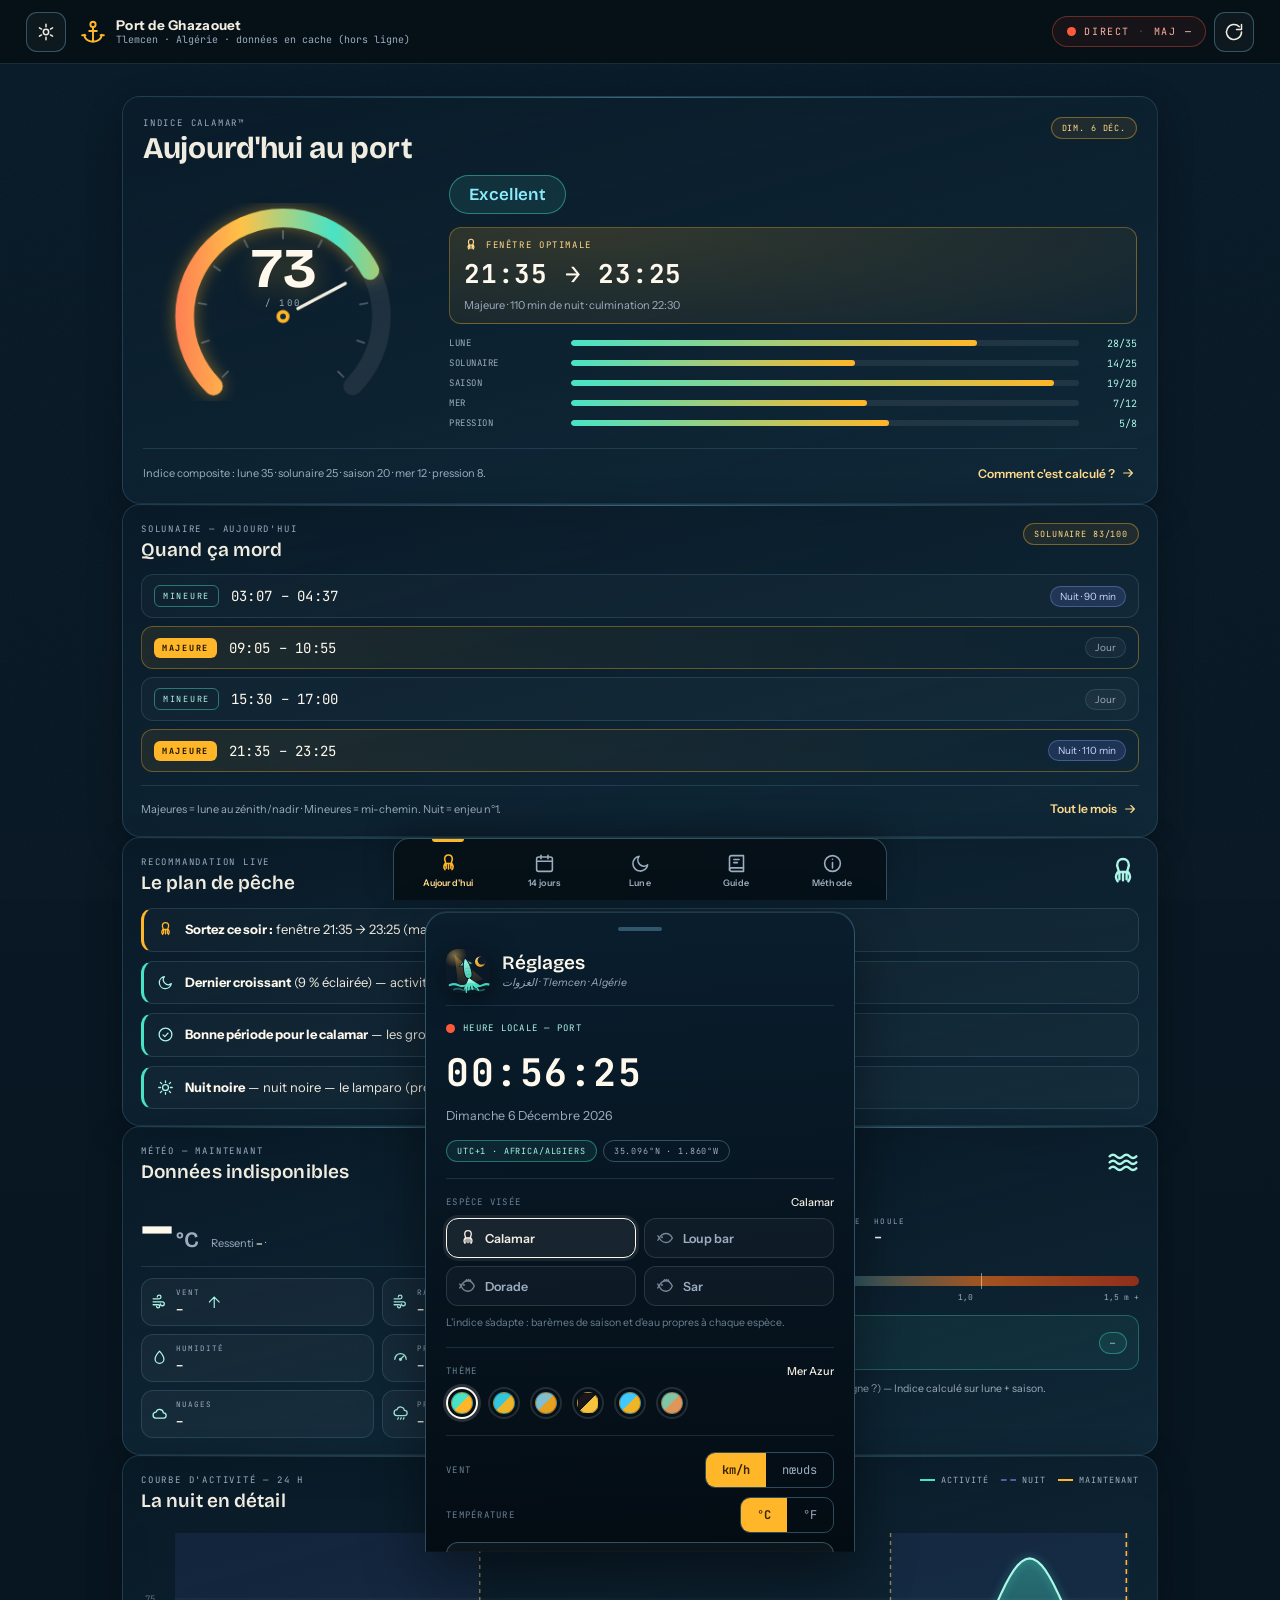
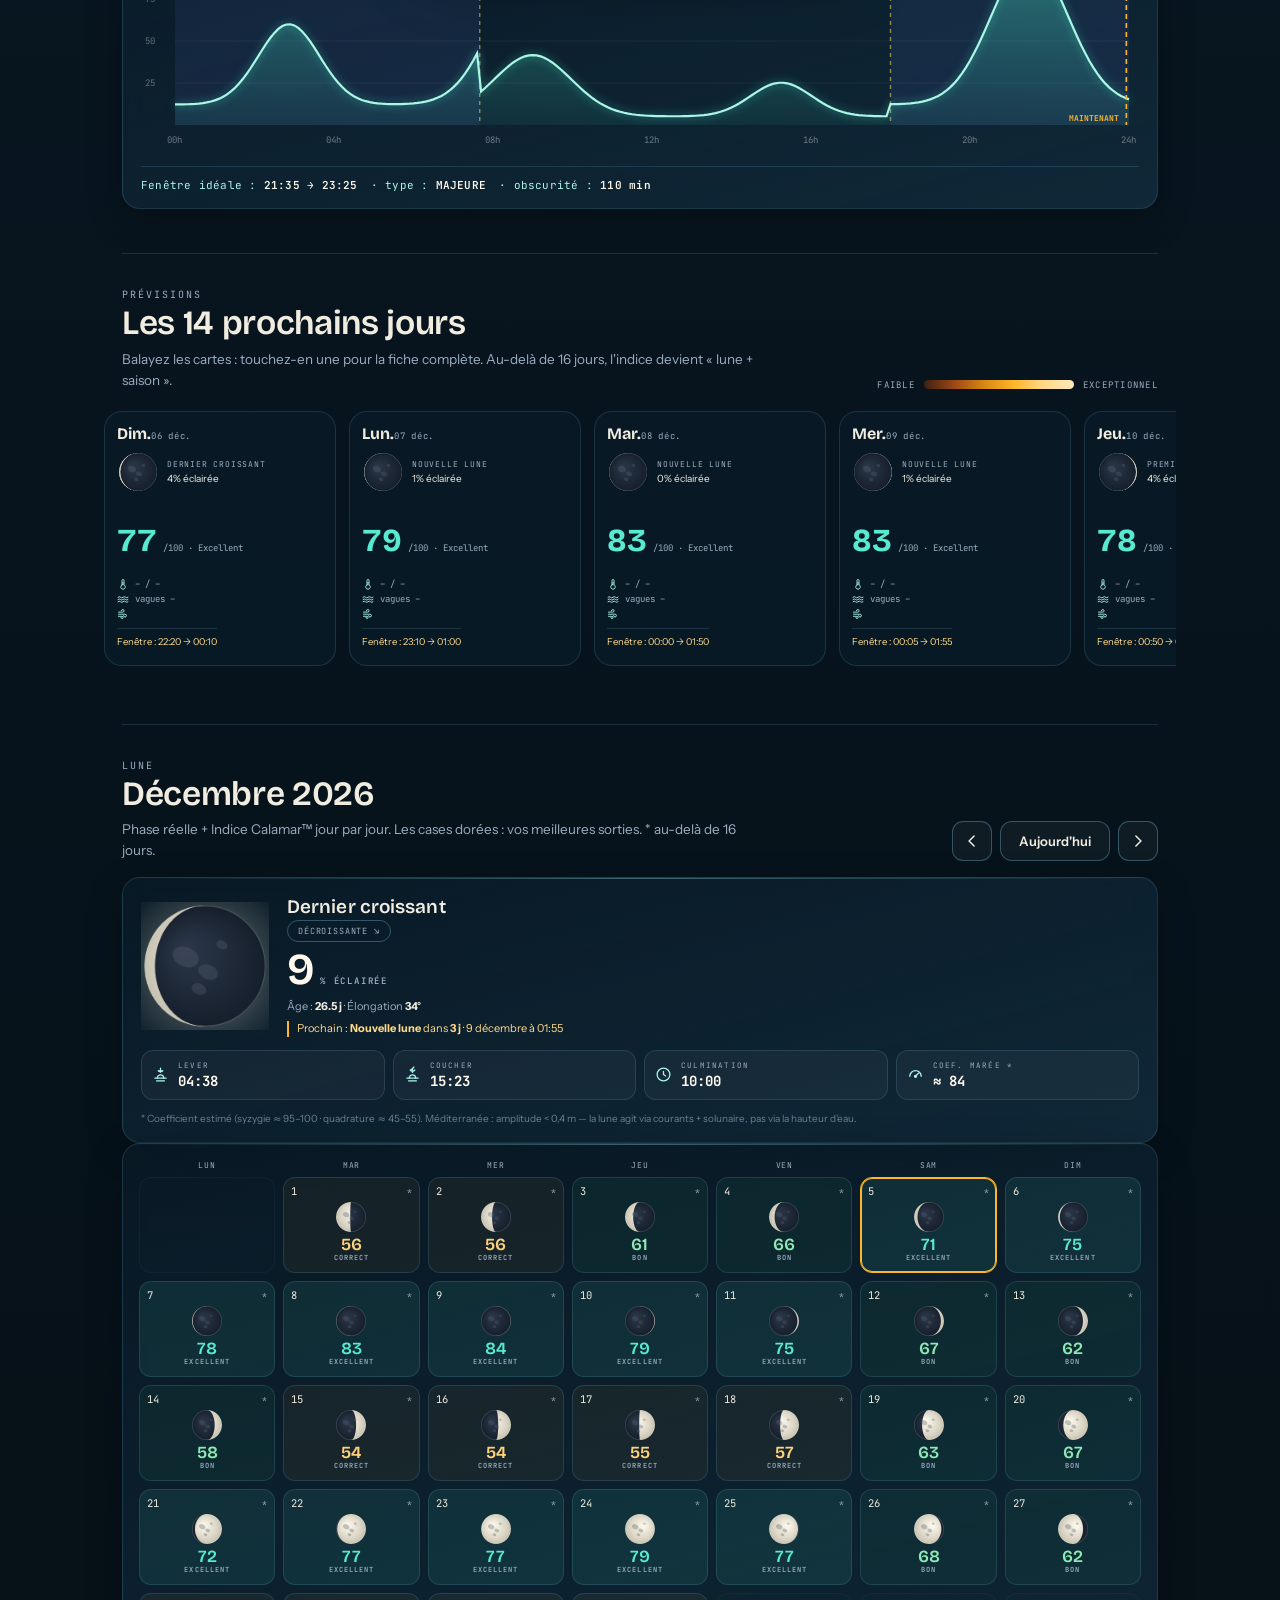
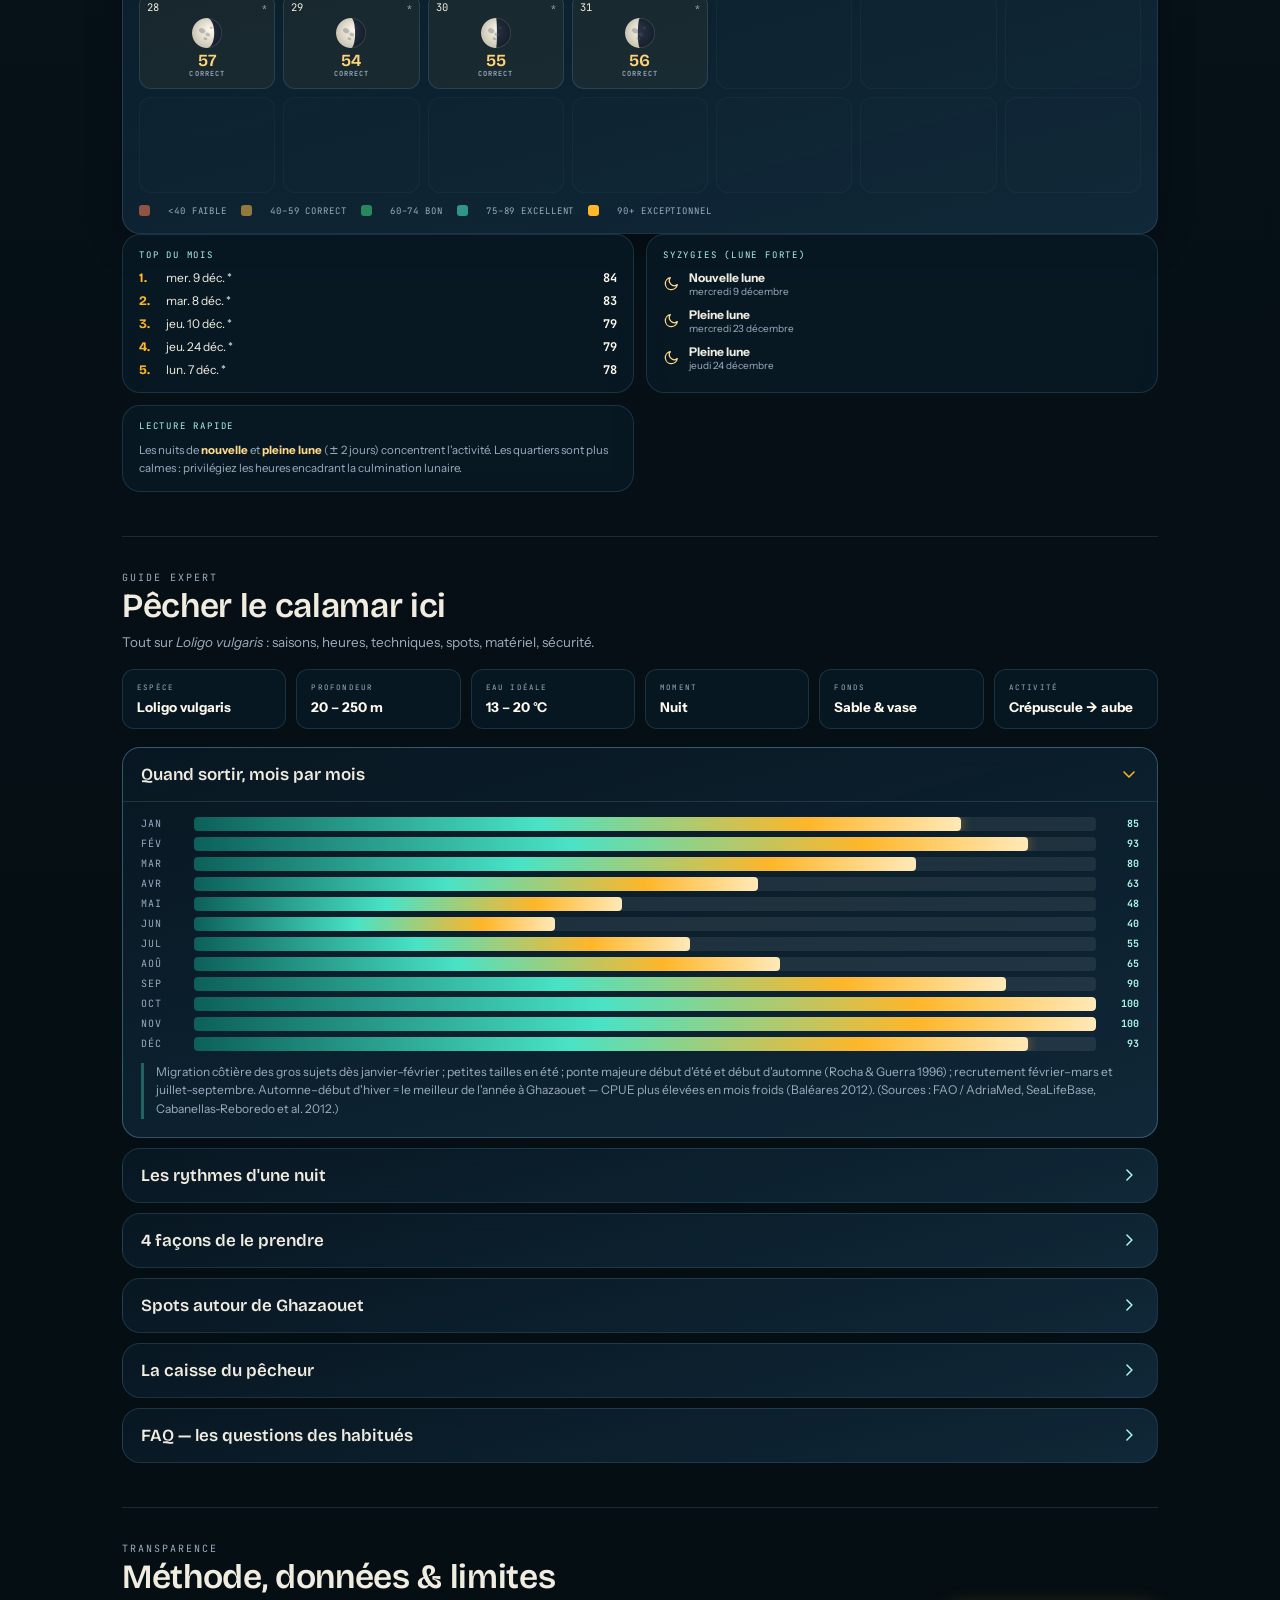
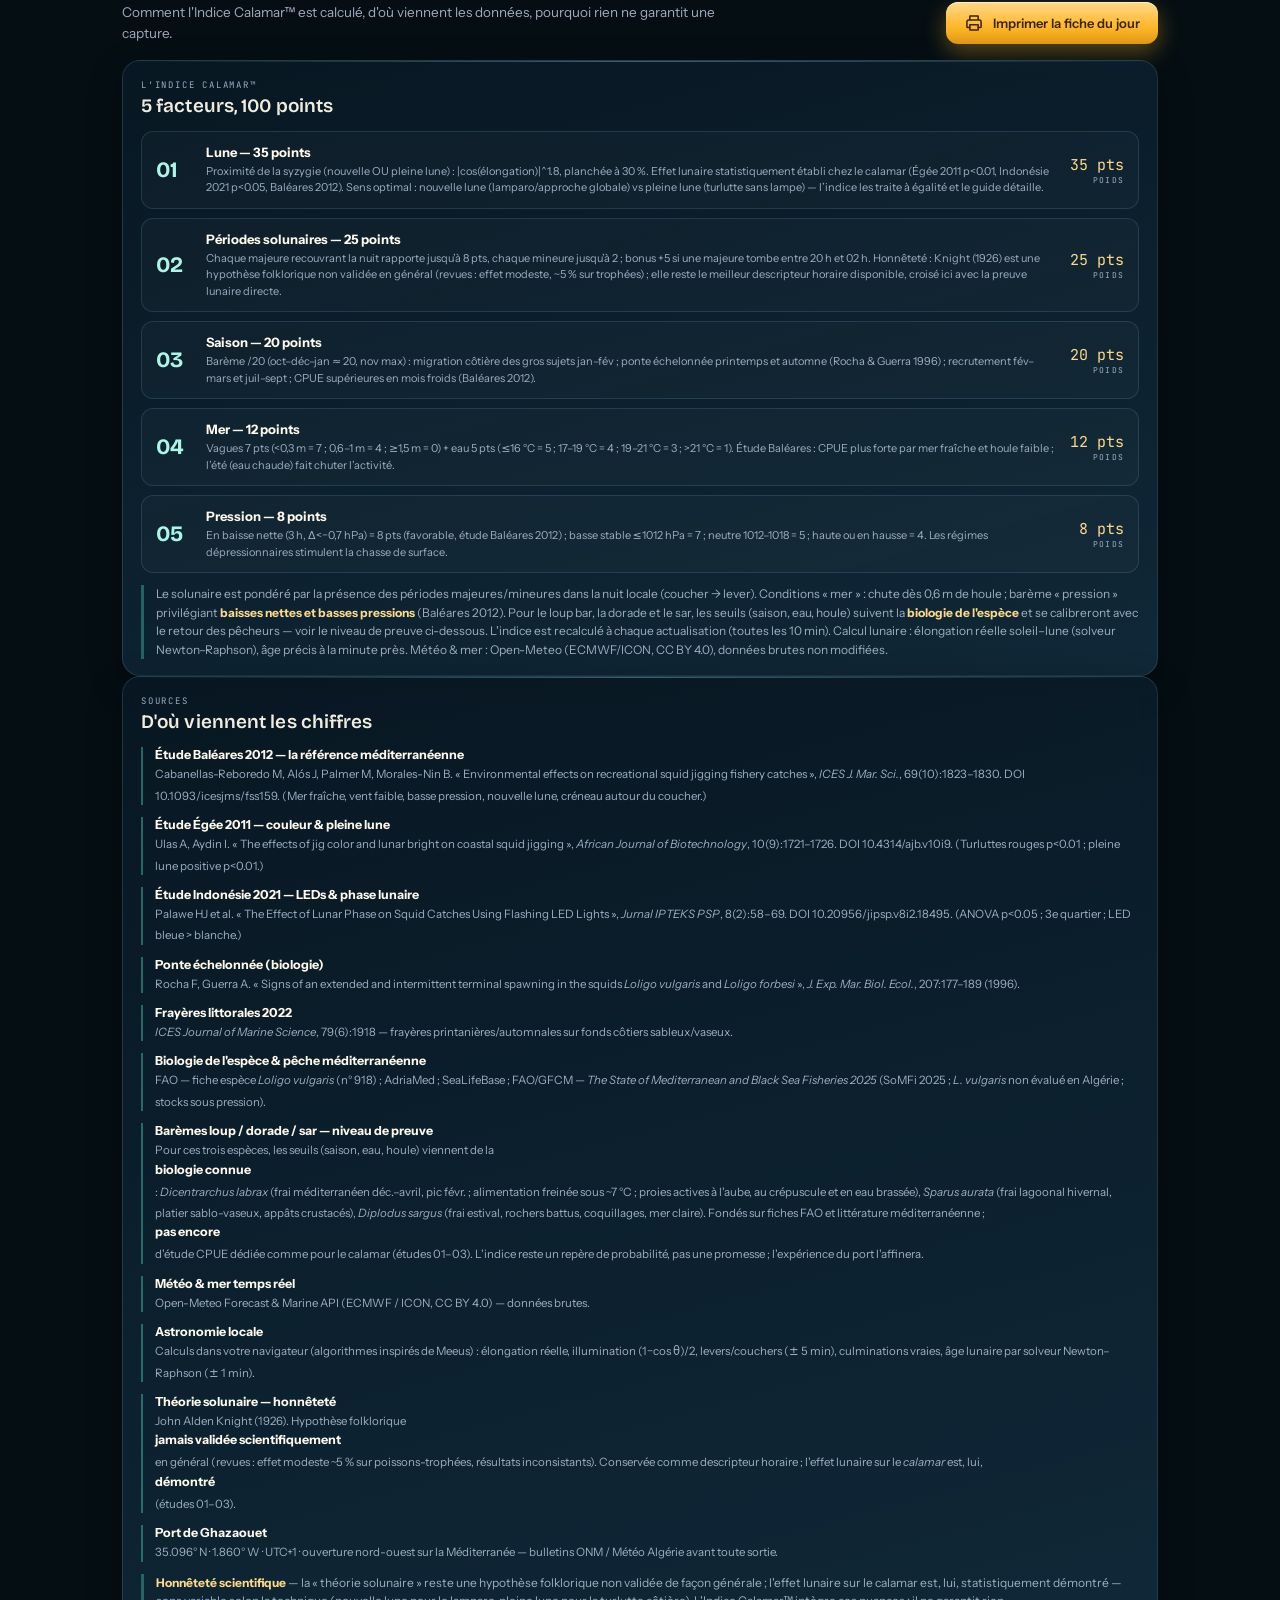
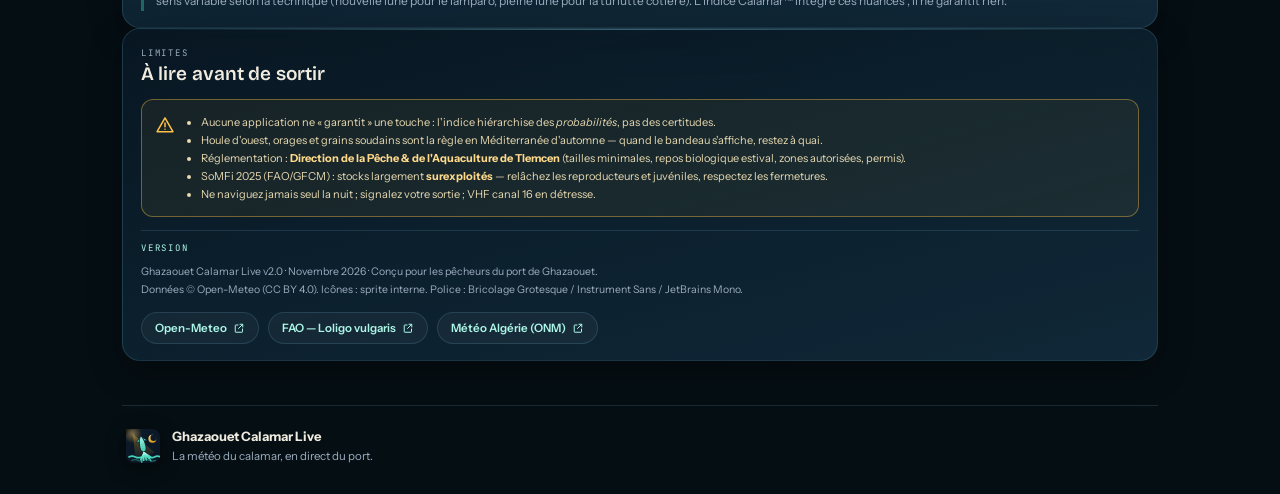
==== commit 4a27f609: "Méthode : niveau de preuve honnête des barèmes loup / dorade / sar" ====
--- a/ghazaouet-calamar-live.html
+++ b/ghazaouet-calamar-live.html
@@ -1242,7 +1242,7 @@
     <article class="card pad">
       <header class="card-head"><div><span class="card-kicker">L'Indice Calamar™</span><h3 class="card-title">5 facteurs, 100 points</h3></div></header>
       <ol class="method-list" id="methodList"></ol>
-      <p class="note">Le solunaire est pondéré par la présence des périodes majeures/mineures dans la nuit locale (coucher → lever). Conditions « mer » : chute dès 0,6 m de houle ; barème « pression » privilégiant <strong>baisses nettes et basses pressions</strong> (Baléares 2012). L'indice est recalculé à chaque actualisation (toutes les 10 min). Calcul lunaire : élongation réelle soleil–lune (solveur Newton–Raphson), âge précis à la minute près. Météo &amp; mer : Open-Meteo (ECMWF/ICON, CC BY 4.0), données brutes non modifiées.</p>
+      <p class="note">Le solunaire est pondéré par la présence des périodes majeures/mineures dans la nuit locale (coucher → lever). Conditions « mer » : chute dès 0,6 m de houle ; barème « pression » privilégiant <strong>baisses nettes et basses pressions</strong> (Baléares 2012). Pour le loup bar, la dorade et le sar, les seuils (saison, eau, houle) suivent la <strong>biologie de l'espèce</strong> et se calibreront avec le retour des pêcheurs — voir le niveau de preuve ci-dessous. L'indice est recalculé à chaque actualisation (toutes les 10 min). Calcul lunaire : élongation réelle soleil–lune (solveur Newton–Raphson), âge précis à la minute près. Météo &amp; mer : Open-Meteo (ECMWF/ICON, CC BY 4.0), données brutes non modifiées.</p>
     </article>
 
     <article class="card pad">
@@ -1254,6 +1254,7 @@
         <li><strong>Ponte échelonnée (biologie)</strong><span>Rocha F, Guerra A. « Signs of an extended and intermittent terminal spawning in the squids <em>Loligo vulgaris</em> and <em>Loligo forbesi</em> », <em>J. Exp. Mar. Biol. Ecol.</em>, 207:177–189 (1996).</span></li>
         <li><strong>Frayères littorales 2022</strong><span><em>ICES Journal of Marine Science</em>, 79(6):1918 — frayères printanières/automnales sur fonds côtiers sableux/vaseux.</span></li>
         <li><strong>Biologie de l'espèce &amp; pêche méditerranéenne</strong><span>FAO — fiche espèce <em>Loligo vulgaris</em> (n° 918) ; AdriaMed ; SeaLifeBase ; FAO/GFCM — <em>The State of Mediterranean and Black Sea Fisheries 2025</em> (SoMFi 2025 ; <em>L. vulgaris</em> non évalué en Algérie ; stocks sous pression).</span></li>
+        <li><strong>Barèmes loup / dorade / sar — niveau de preuve</strong><span>Pour ces trois espèces, les seuils (saison, eau, houle) viennent de la <strong>biologie connue</strong> : <em>Dicentrarchus labrax</em> (frai méditerranéen déc.–avril, pic févr. ; alimentation freinée sous ~7 °C ; proies actives à l'aube, au crépuscule et en eau brassée), <em>Sparus aurata</em> (frai lagoonal hivernal, platier sablo-vaseux, appâts crustacés), <em>Diplodus sargus</em> (frai estival, rochers battus, coquillages, mer claire). Fondés sur fiches FAO et littérature méditerranéenne ; <strong>pas encore</strong> d'étude CPUE dédiée comme pour le calamar (études 01–03). L'indice reste un repère de probabilité, pas une promesse ; l'expérience du port l'affinera.</span></li>
         <li><strong>Météo &amp; mer temps réel</strong><span>Open-Meteo Forecast &amp; Marine API (ECMWF / ICON, CC BY 4.0) — données brutes.</span></li>
         <li><strong>Astronomie locale</strong><span>Calculs dans votre navigateur (algorithmes inspirés de Meeus) : élongation réelle, illumination (1−cos θ)/2, levers/couchers (± 5 min), culminations vraies, âge lunaire par solveur Newton–Raphson (± 1 min).</span></li>
         <li><strong>Théorie solunaire — honnêteté</strong><span>John Alden Knight (1926). Hypothèse folklorique <strong>jamais validée scientifiquement</strong> en général (revues : effet modeste ~5 % sur poissons-trophées, résultats inconsistants). Conservée comme descripteur horaire ; l'effet lunaire sur le <em>calamar</em> est, lui, <strong>démontré</strong> (études 01–03).</span></li>
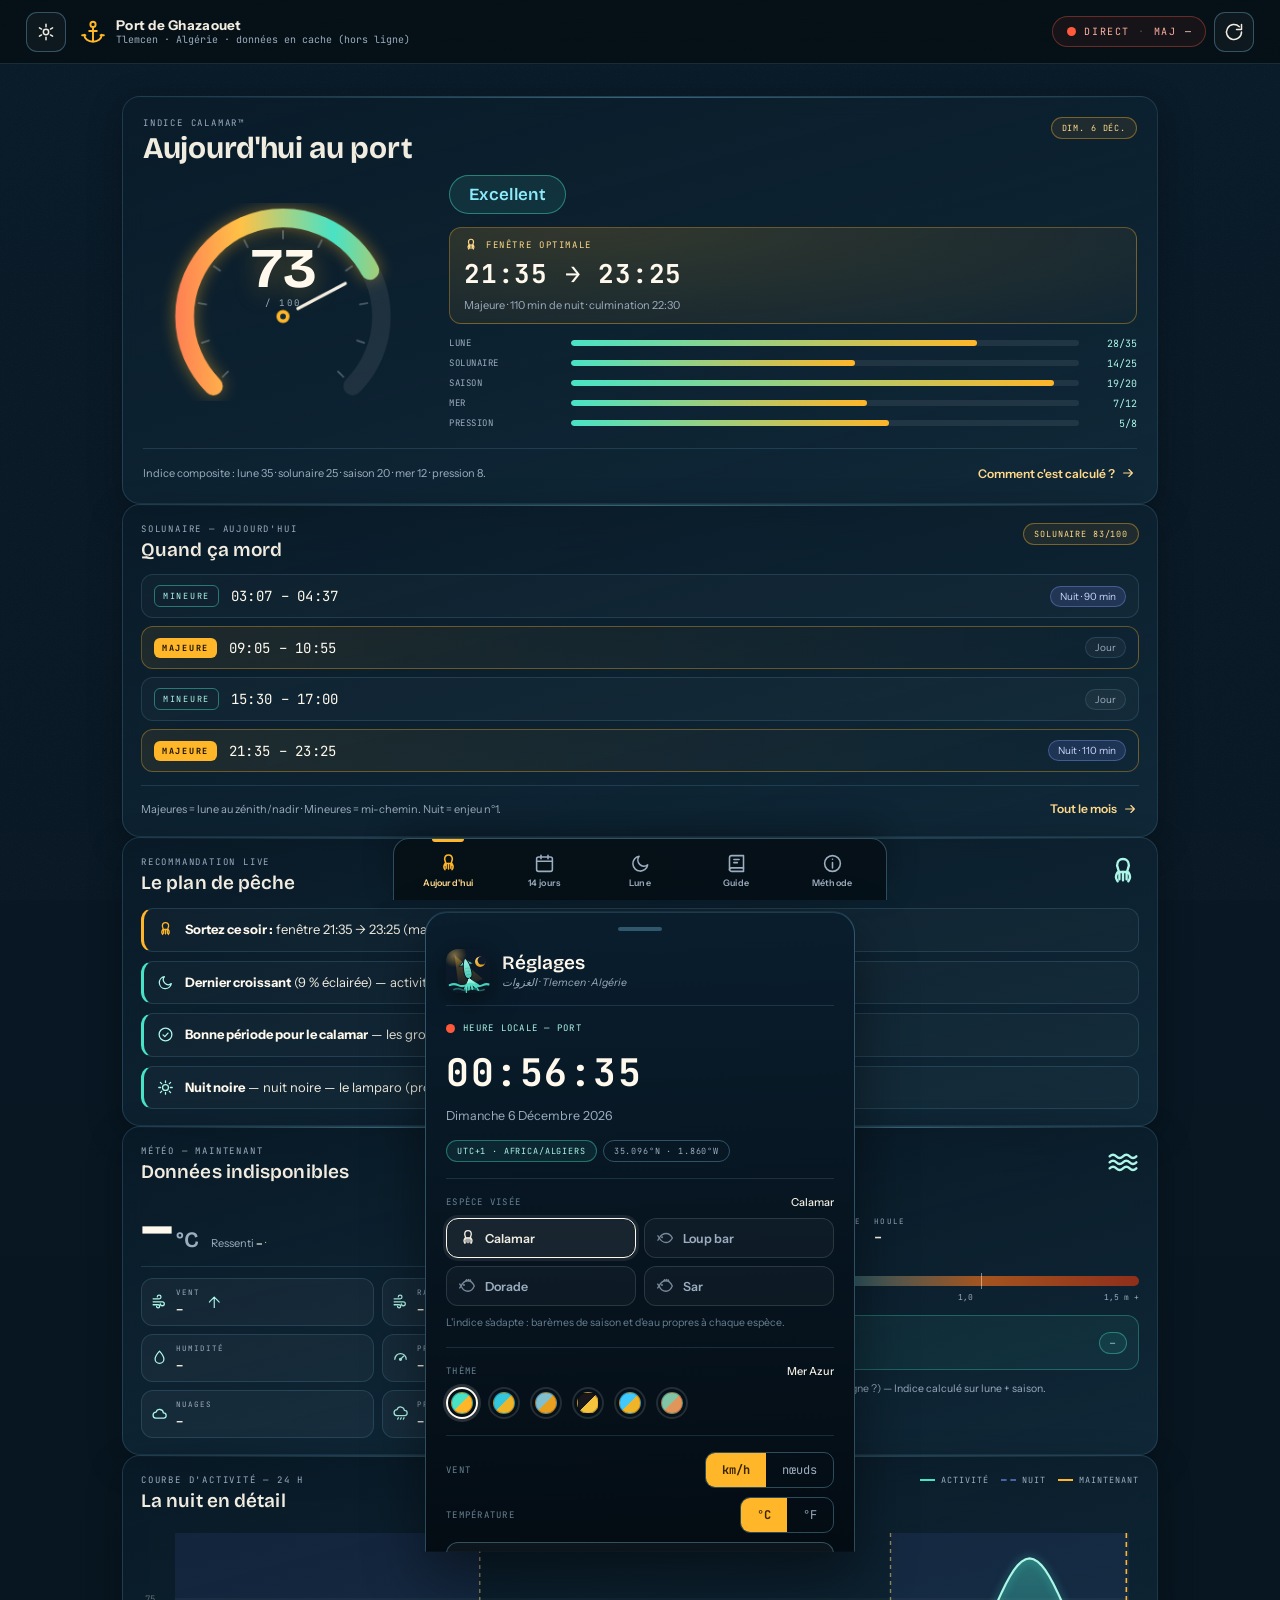
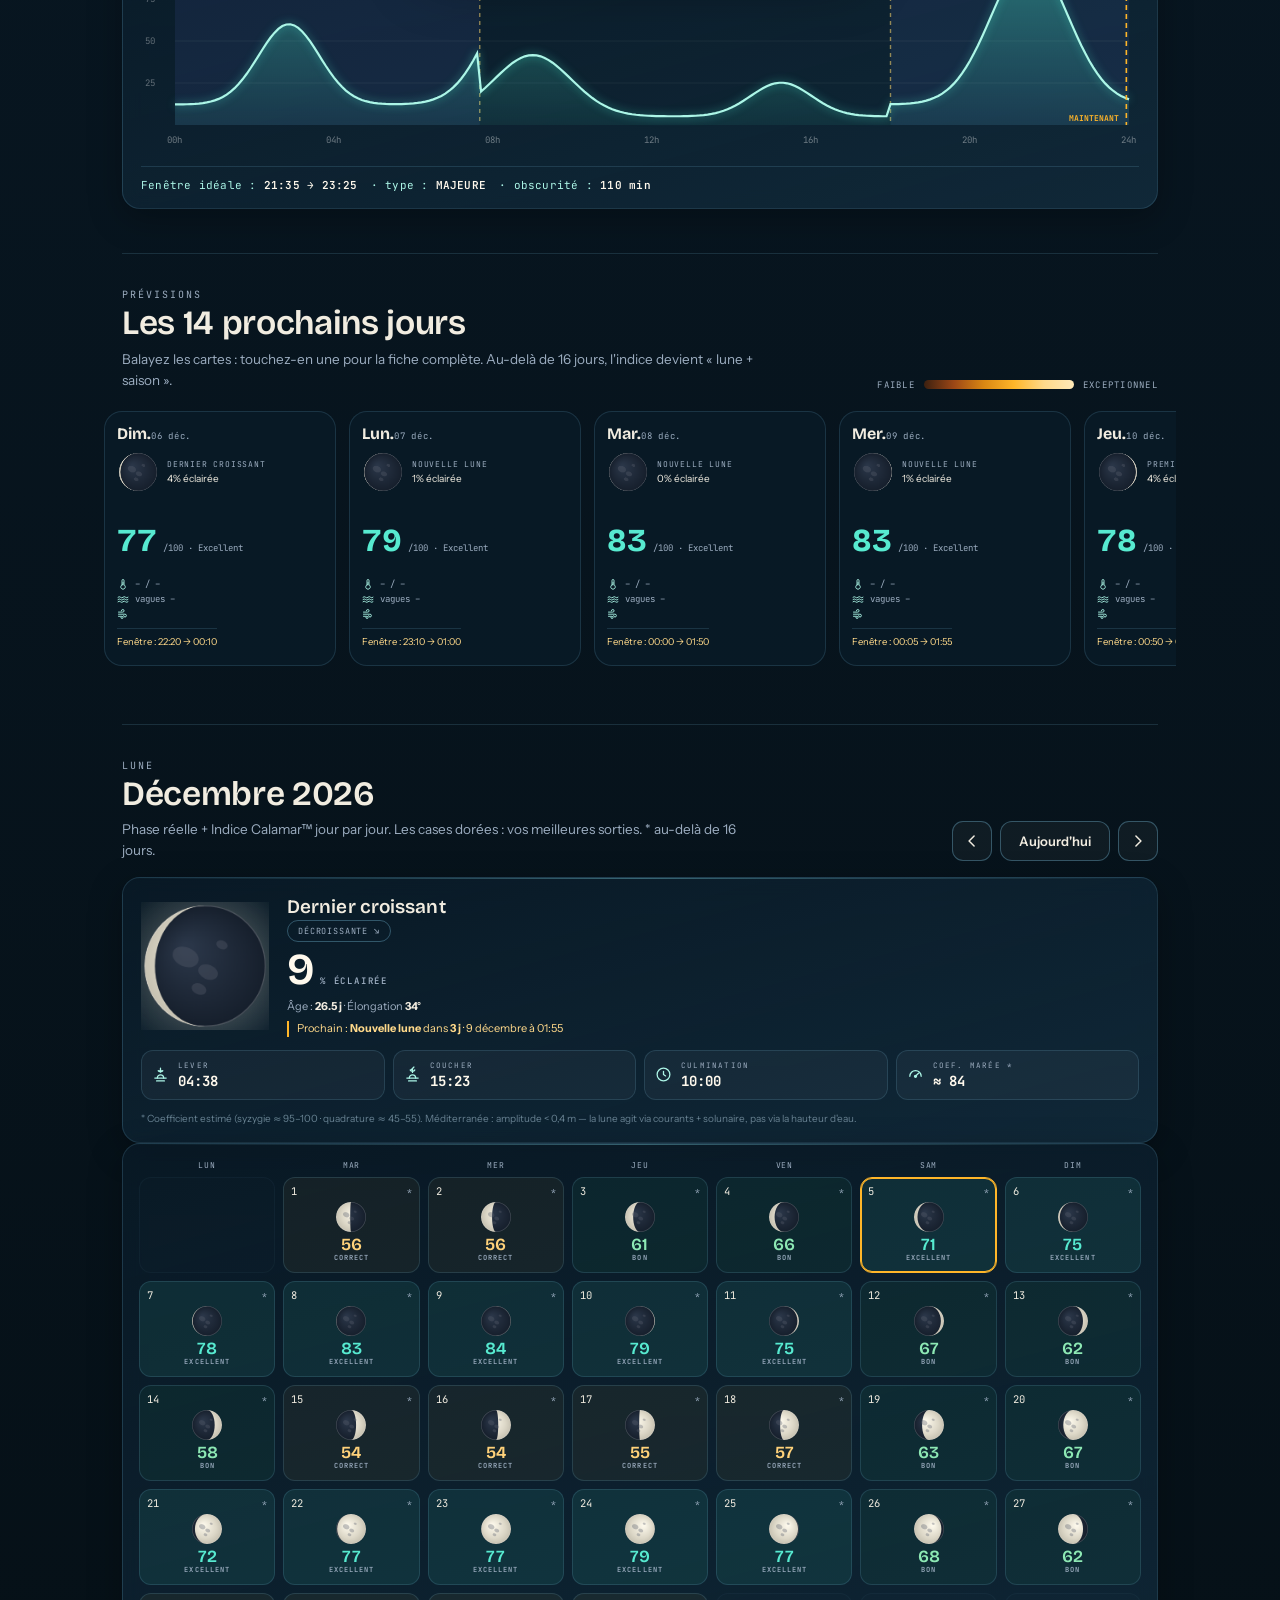
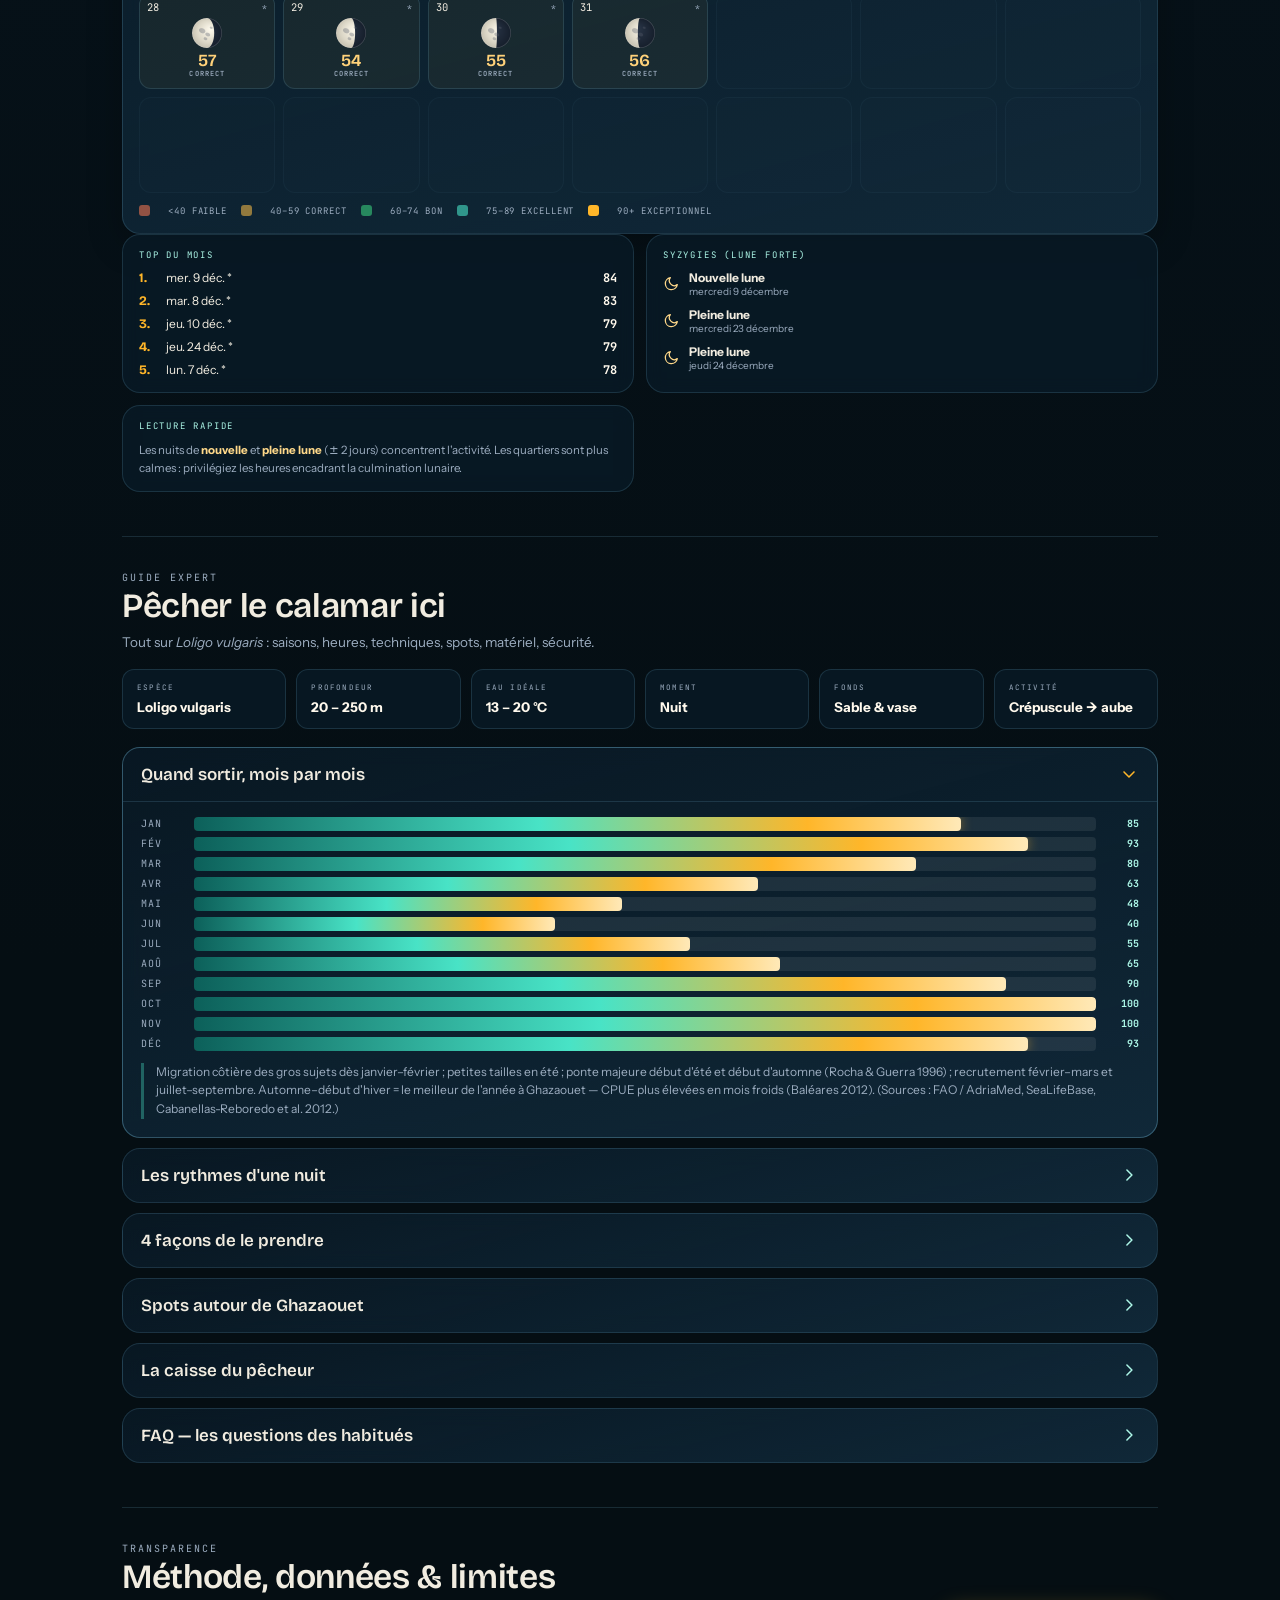
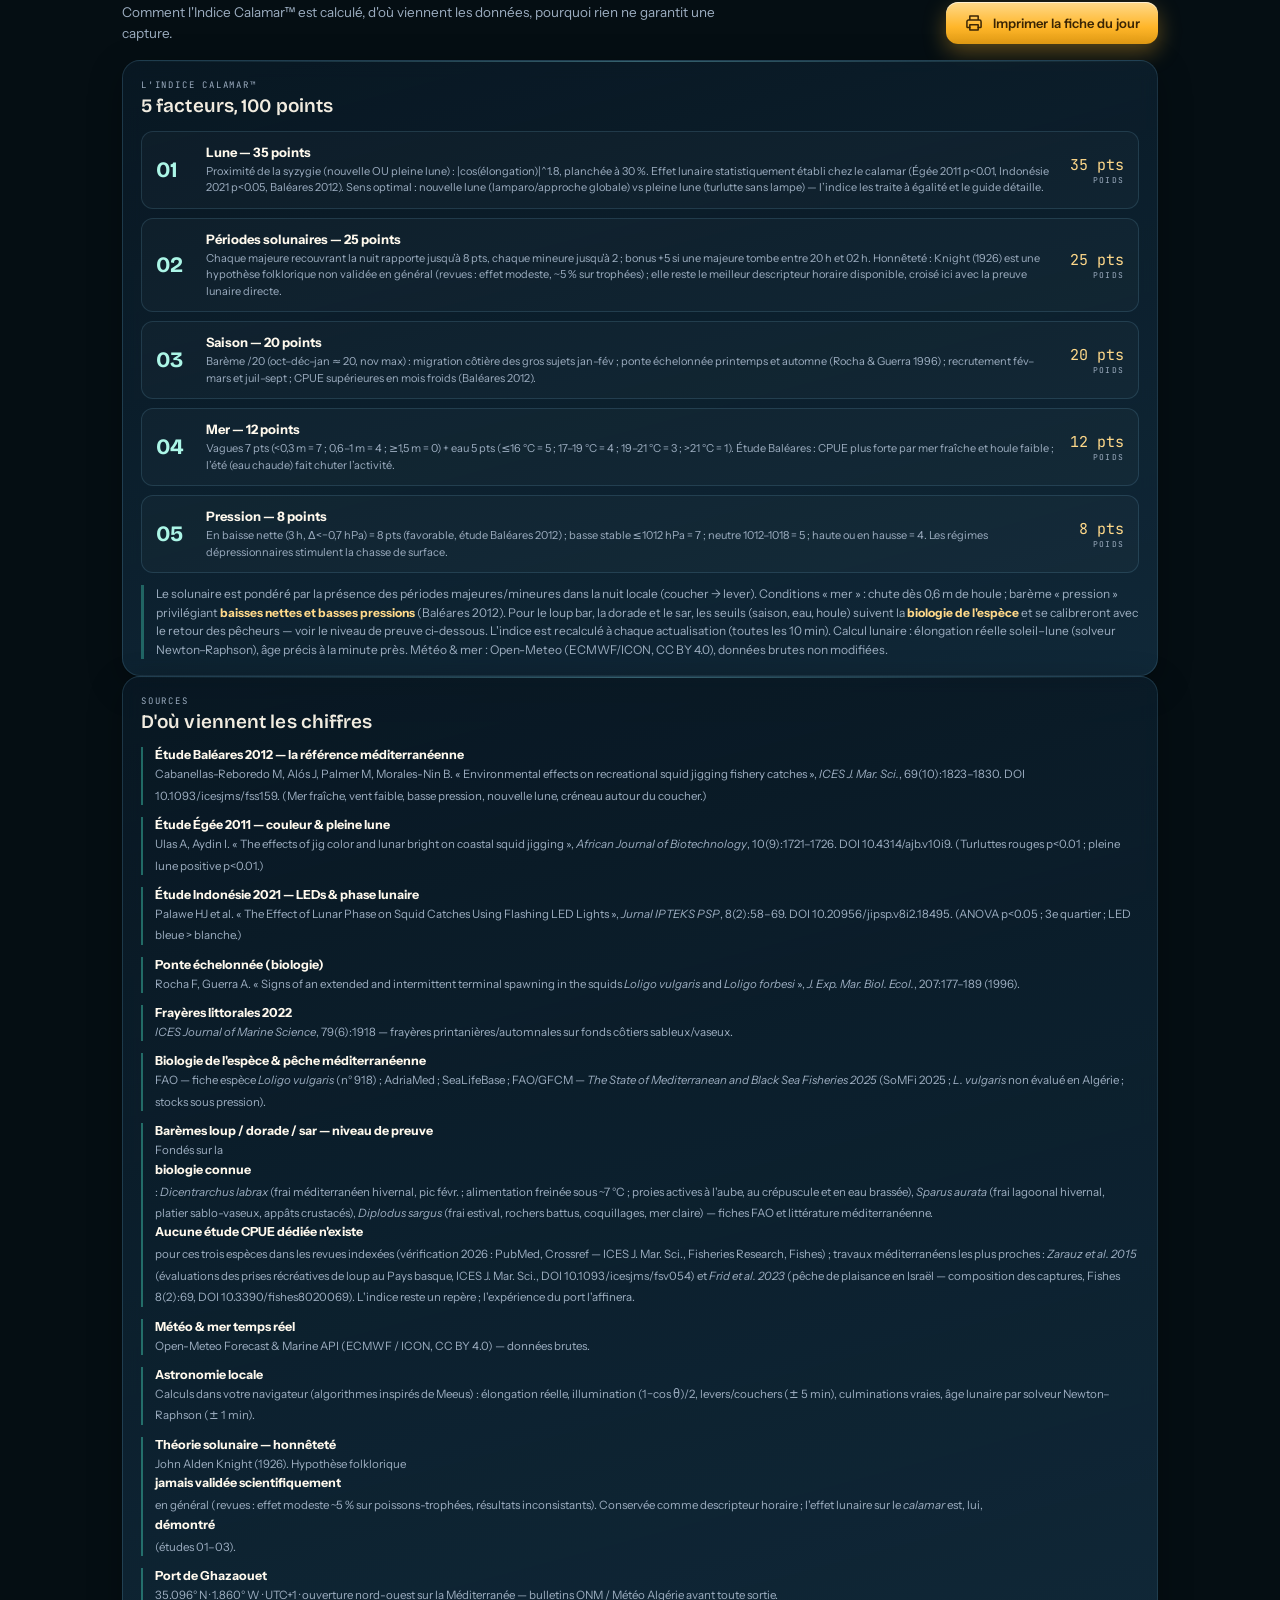
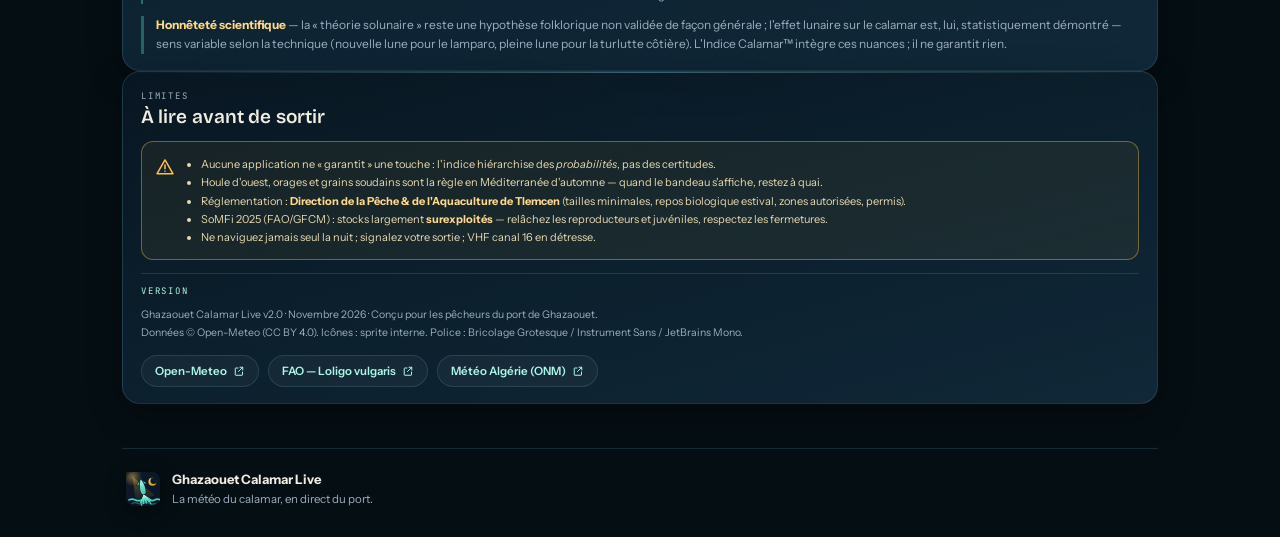
==== commit 9f571405: "Méthode : références vérifiées 2020+, absence de CPUE bar/dorade/sar" ====
--- a/ghazaouet-calamar-live.html
+++ b/ghazaouet-calamar-live.html
@@ -1254,7 +1254,7 @@
         <li><strong>Ponte échelonnée (biologie)</strong><span>Rocha F, Guerra A. « Signs of an extended and intermittent terminal spawning in the squids <em>Loligo vulgaris</em> and <em>Loligo forbesi</em> », <em>J. Exp. Mar. Biol. Ecol.</em>, 207:177–189 (1996).</span></li>
         <li><strong>Frayères littorales 2022</strong><span><em>ICES Journal of Marine Science</em>, 79(6):1918 — frayères printanières/automnales sur fonds côtiers sableux/vaseux.</span></li>
         <li><strong>Biologie de l'espèce &amp; pêche méditerranéenne</strong><span>FAO — fiche espèce <em>Loligo vulgaris</em> (n° 918) ; AdriaMed ; SeaLifeBase ; FAO/GFCM — <em>The State of Mediterranean and Black Sea Fisheries 2025</em> (SoMFi 2025 ; <em>L. vulgaris</em> non évalué en Algérie ; stocks sous pression).</span></li>
-        <li><strong>Barèmes loup / dorade / sar — niveau de preuve</strong><span>Pour ces trois espèces, les seuils (saison, eau, houle) viennent de la <strong>biologie connue</strong> : <em>Dicentrarchus labrax</em> (frai méditerranéen déc.–avril, pic févr. ; alimentation freinée sous ~7 °C ; proies actives à l'aube, au crépuscule et en eau brassée), <em>Sparus aurata</em> (frai lagoonal hivernal, platier sablo-vaseux, appâts crustacés), <em>Diplodus sargus</em> (frai estival, rochers battus, coquillages, mer claire). Fondés sur fiches FAO et littérature méditerranéenne ; <strong>pas encore</strong> d'étude CPUE dédiée comme pour le calamar (études 01–03). L'indice reste un repère de probabilité, pas une promesse ; l'expérience du port l'affinera.</span></li>
+        <li><strong>Barèmes loup / dorade / sar — niveau de preuve</strong><span>Fondés sur la <strong>biologie connue</strong> : <em>Dicentrarchus labrax</em> (frai méditerranéen hivernal, pic févr. ; alimentation freinée sous ~7 °C ; proies actives à l'aube, au crépuscule et en eau brassée), <em>Sparus aurata</em> (frai lagoonal hivernal, platier sablo-vaseux, appâts crustacés), <em>Diplodus sargus</em> (frai estival, rochers battus, coquillages, mer claire) — fiches FAO et littérature méditerranéenne. <strong>Aucune étude CPUE dédiée n'existe</strong> pour ces trois espèces dans les revues indexées (vérification 2026 : PubMed, Crossref — ICES J. Mar. Sci., Fisheries Research, Fishes) ; travaux méditerranéens les plus proches : <em>Zarauz et al. 2015</em> (évaluations des prises récréatives de loup au Pays basque, ICES J. Mar. Sci., DOI 10.1093/icesjms/fsv054) et <em>Frid et al. 2023</em> (pêche de plaisance en Israël — composition des captures, Fishes 8(2):69, DOI 10.3390/fishes8020069). L'indice reste un repère ; l'expérience du port l'affinera.</span></li>
         <li><strong>Météo &amp; mer temps réel</strong><span>Open-Meteo Forecast &amp; Marine API (ECMWF / ICON, CC BY 4.0) — données brutes.</span></li>
         <li><strong>Astronomie locale</strong><span>Calculs dans votre navigateur (algorithmes inspirés de Meeus) : élongation réelle, illumination (1−cos θ)/2, levers/couchers (± 5 min), culminations vraies, âge lunaire par solveur Newton–Raphson (± 1 min).</span></li>
         <li><strong>Théorie solunaire — honnêteté</strong><span>John Alden Knight (1926). Hypothèse folklorique <strong>jamais validée scientifiquement</strong> en général (revues : effet modeste ~5 % sur poissons-trophées, résultats inconsistants). Conservée comme descripteur horaire ; l'effet lunaire sur le <em>calamar</em> est, lui, <strong>démontré</strong> (études 01–03).</span></li>
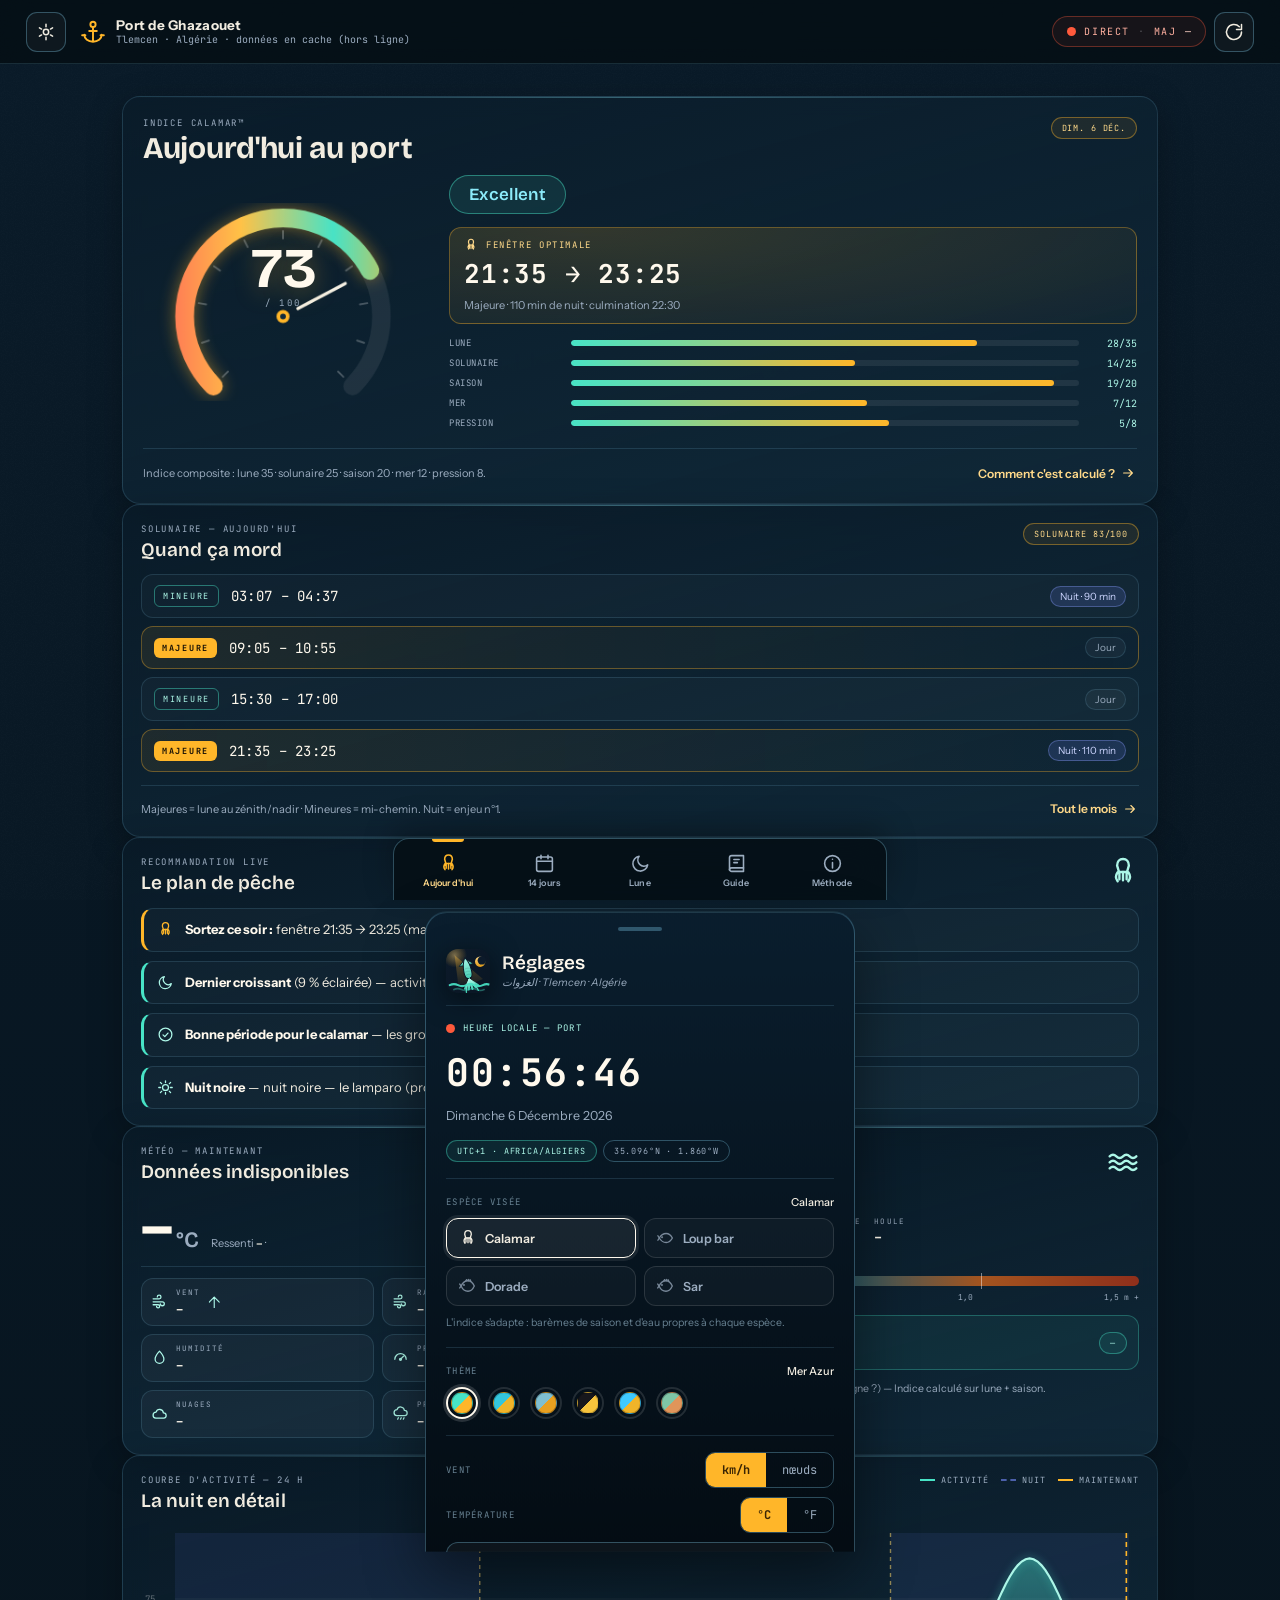
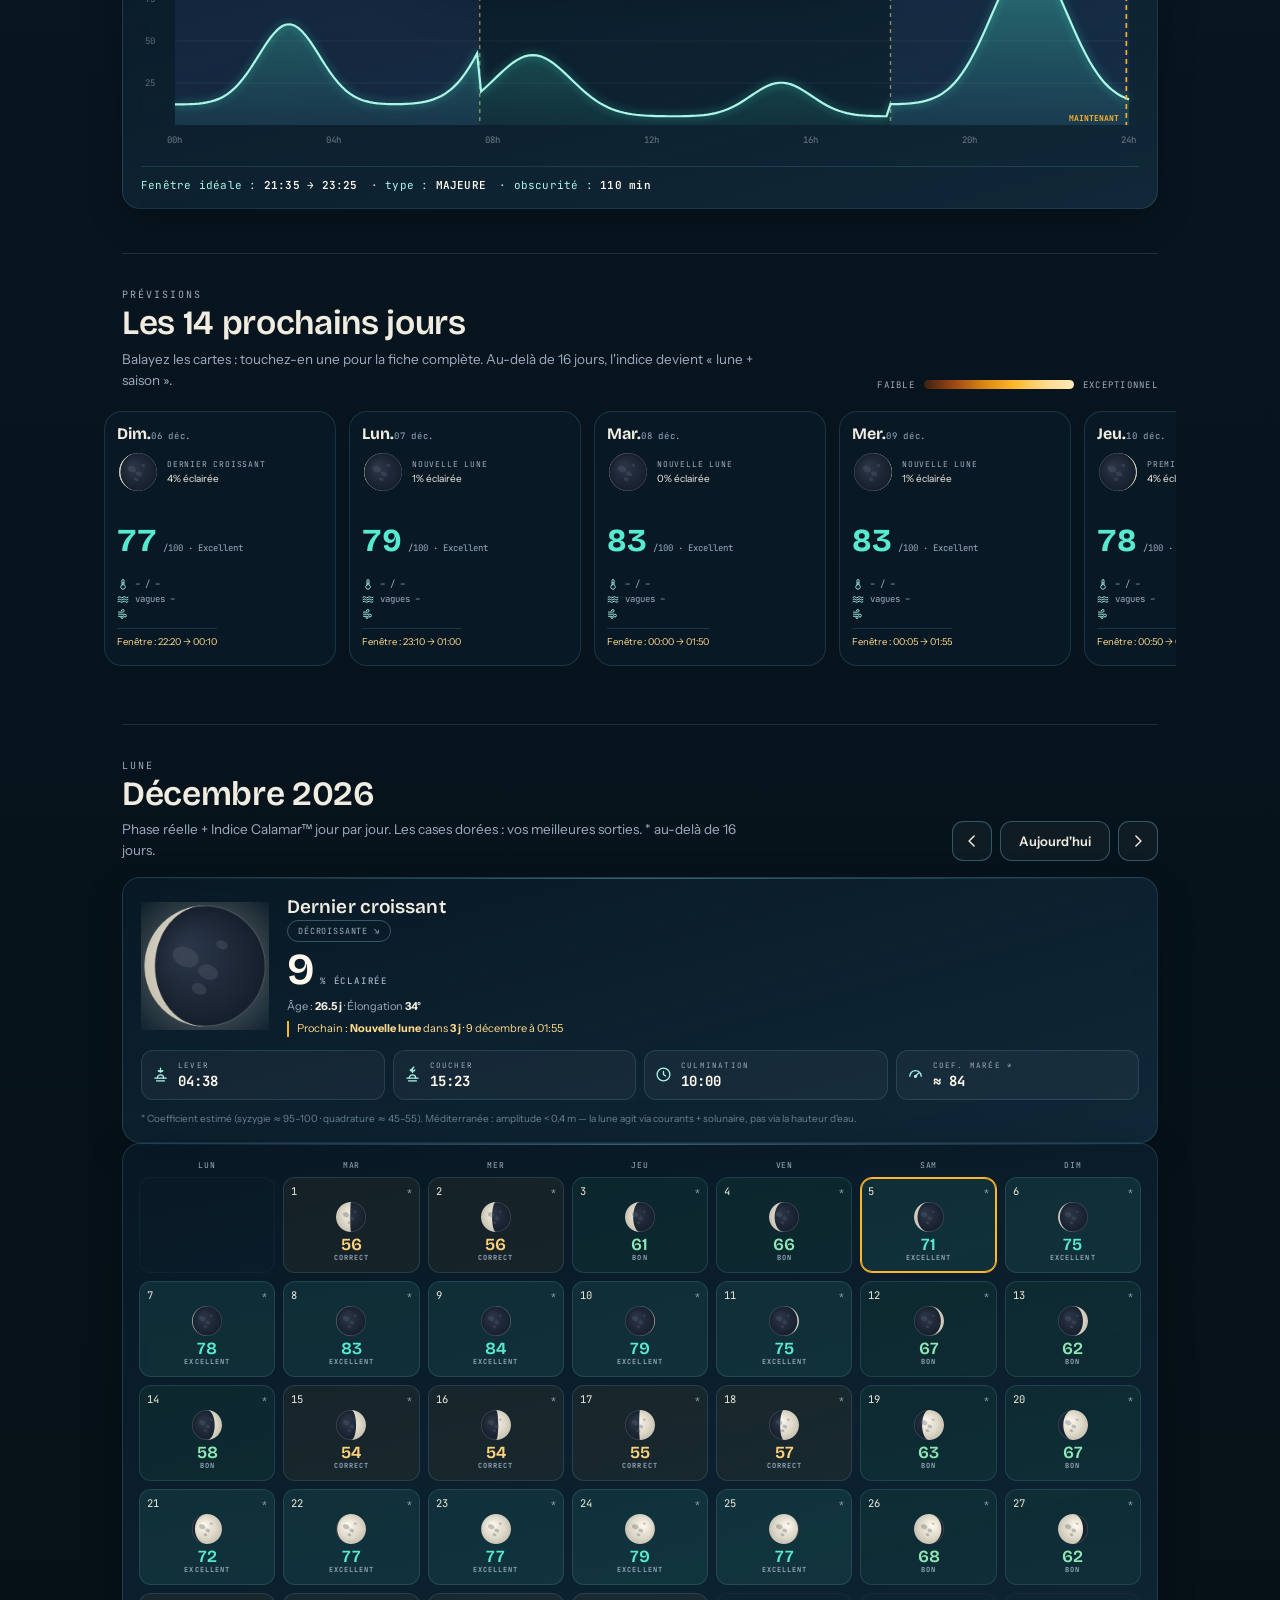
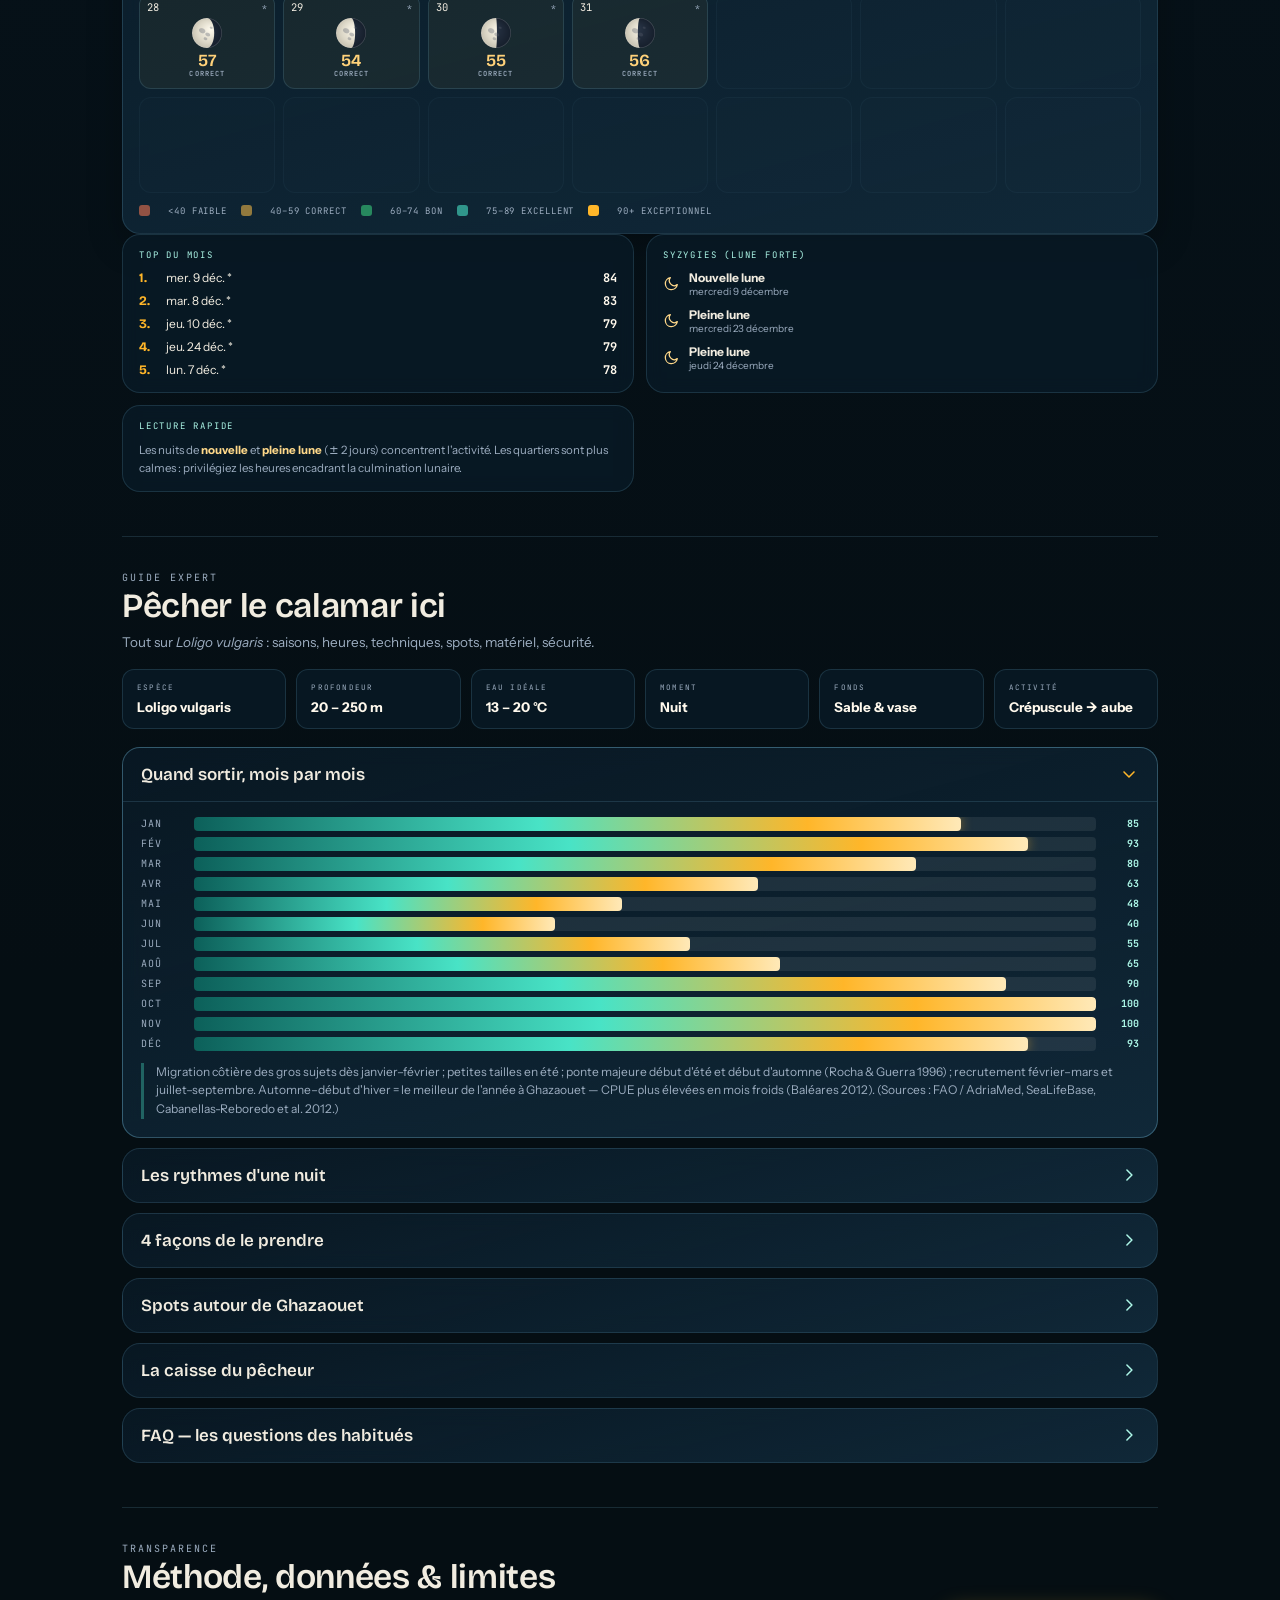
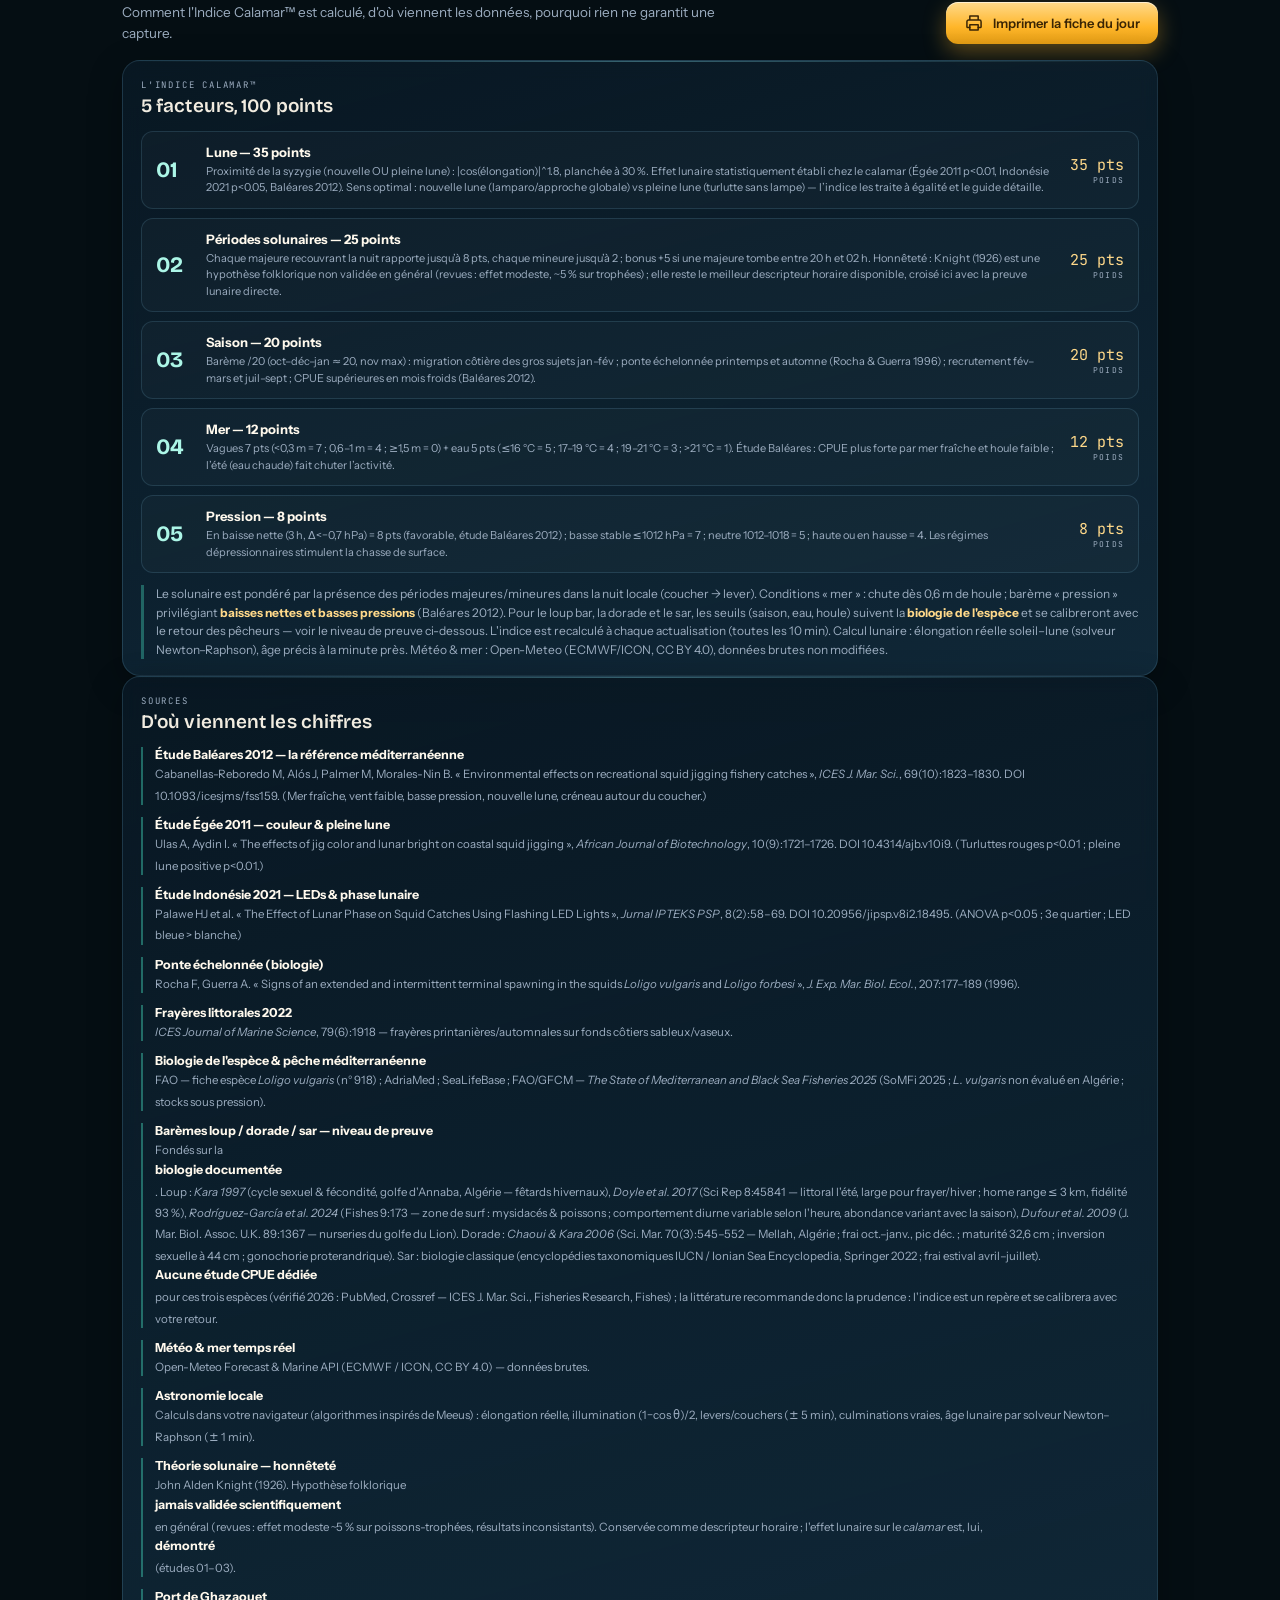
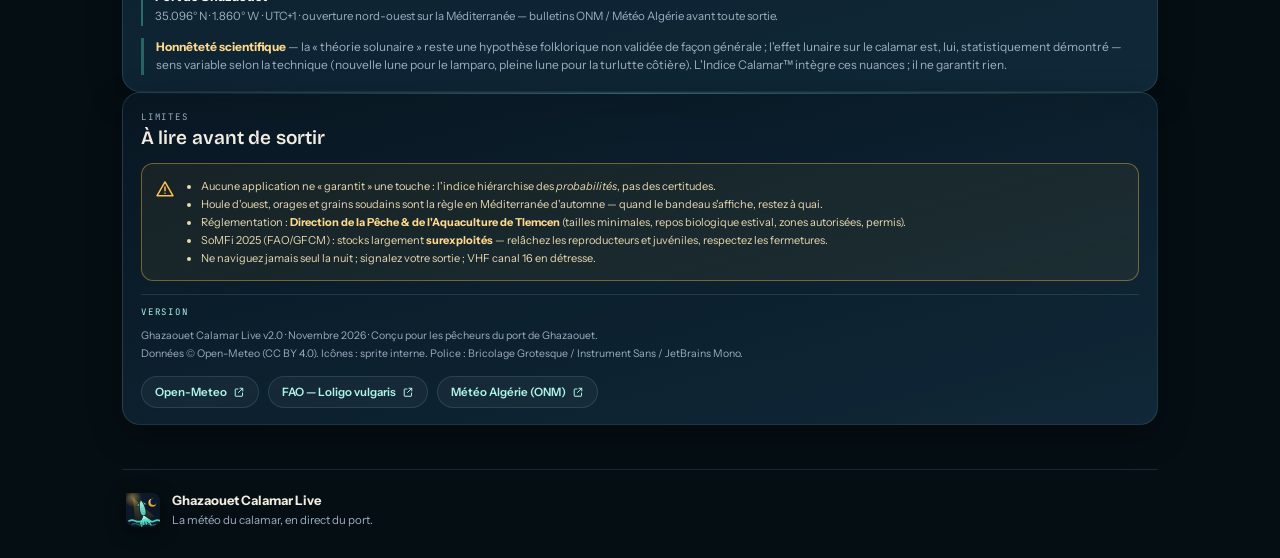
==== commit b01683e7: "Méthode : bibliographie vérifiée loup/dorade/sar (Kara 1997, Chaoui & Kara 2006, Doyle 2017, Rodrígu" ====
--- a/ghazaouet-calamar-live.html
+++ b/ghazaouet-calamar-live.html
@@ -1254,7 +1254,7 @@
         <li><strong>Ponte échelonnée (biologie)</strong><span>Rocha F, Guerra A. « Signs of an extended and intermittent terminal spawning in the squids <em>Loligo vulgaris</em> and <em>Loligo forbesi</em> », <em>J. Exp. Mar. Biol. Ecol.</em>, 207:177–189 (1996).</span></li>
         <li><strong>Frayères littorales 2022</strong><span><em>ICES Journal of Marine Science</em>, 79(6):1918 — frayères printanières/automnales sur fonds côtiers sableux/vaseux.</span></li>
         <li><strong>Biologie de l'espèce &amp; pêche méditerranéenne</strong><span>FAO — fiche espèce <em>Loligo vulgaris</em> (n° 918) ; AdriaMed ; SeaLifeBase ; FAO/GFCM — <em>The State of Mediterranean and Black Sea Fisheries 2025</em> (SoMFi 2025 ; <em>L. vulgaris</em> non évalué en Algérie ; stocks sous pression).</span></li>
-        <li><strong>Barèmes loup / dorade / sar — niveau de preuve</strong><span>Fondés sur la <strong>biologie connue</strong> : <em>Dicentrarchus labrax</em> (frai méditerranéen hivernal, pic févr. ; alimentation freinée sous ~7 °C ; proies actives à l'aube, au crépuscule et en eau brassée), <em>Sparus aurata</em> (frai lagoonal hivernal, platier sablo-vaseux, appâts crustacés), <em>Diplodus sargus</em> (frai estival, rochers battus, coquillages, mer claire) — fiches FAO et littérature méditerranéenne. <strong>Aucune étude CPUE dédiée n'existe</strong> pour ces trois espèces dans les revues indexées (vérification 2026 : PubMed, Crossref — ICES J. Mar. Sci., Fisheries Research, Fishes) ; travaux méditerranéens les plus proches : <em>Zarauz et al. 2015</em> (évaluations des prises récréatives de loup au Pays basque, ICES J. Mar. Sci., DOI 10.1093/icesjms/fsv054) et <em>Frid et al. 2023</em> (pêche de plaisance en Israël — composition des captures, Fishes 8(2):69, DOI 10.3390/fishes8020069). L'indice reste un repère ; l'expérience du port l'affinera.</span></li>
+        <li><strong>Barèmes loup / dorade / sar — niveau de preuve</strong><span>Fondés sur la <strong>biologie documentée</strong>. Loup : <em>Kara 1997</em> (cycle sexuel &amp; fécondité, golfe d'Annaba, Algérie — fêtards hivernaux), <em>Doyle et al. 2017</em> (Sci Rep 8:45841 — littoral l'été, large pour frayer/hiver ; home range ≤ 3 km, fidélité 93 %), <em>Rodríguez-García et al. 2024</em> (Fishes 9:173 — zone de surf : mysidacés &amp; poissons ; comportement diurne variable selon l'heure, abondance variant avec la saison), <em>Dufour et al. 2009</em> (J. Mar. Biol. Assoc. U.K. 89:1367 — nurseries du golfe du Lion). Dorade : <em>Chaoui &amp; Kara 2006</em> (Sci. Mar. 70(3):545–552 — Mellah, Algérie ; frai oct.–janv., pic déc. ; maturité 32,6 cm ; inversion sexuelle à 44 cm ; gonochorie proterandrique). Sar : biologie classique (encyclopédies taxonomiques IUCN / Ionian Sea Encyclopedia, Springer 2022 ; frai estival avril–juillet). <strong>Aucune étude CPUE dédiée</strong> pour ces trois espèces (vérifié 2026 : PubMed, Crossref — ICES J. Mar. Sci., Fisheries Research, Fishes) ; la littérature recommande donc la prudence : l'indice est un repère et se calibrera avec votre retour.</span></li>
         <li><strong>Météo &amp; mer temps réel</strong><span>Open-Meteo Forecast &amp; Marine API (ECMWF / ICON, CC BY 4.0) — données brutes.</span></li>
         <li><strong>Astronomie locale</strong><span>Calculs dans votre navigateur (algorithmes inspirés de Meeus) : élongation réelle, illumination (1−cos θ)/2, levers/couchers (± 5 min), culminations vraies, âge lunaire par solveur Newton–Raphson (± 1 min).</span></li>
         <li><strong>Théorie solunaire — honnêteté</strong><span>John Alden Knight (1926). Hypothèse folklorique <strong>jamais validée scientifiquement</strong> en général (revues : effet modeste ~5 % sur poissons-trophées, résultats inconsistants). Conservée comme descripteur horaire ; l'effet lunaire sur le <em>calamar</em> est, lui, <strong>démontré</strong> (études 01–03).</span></li>
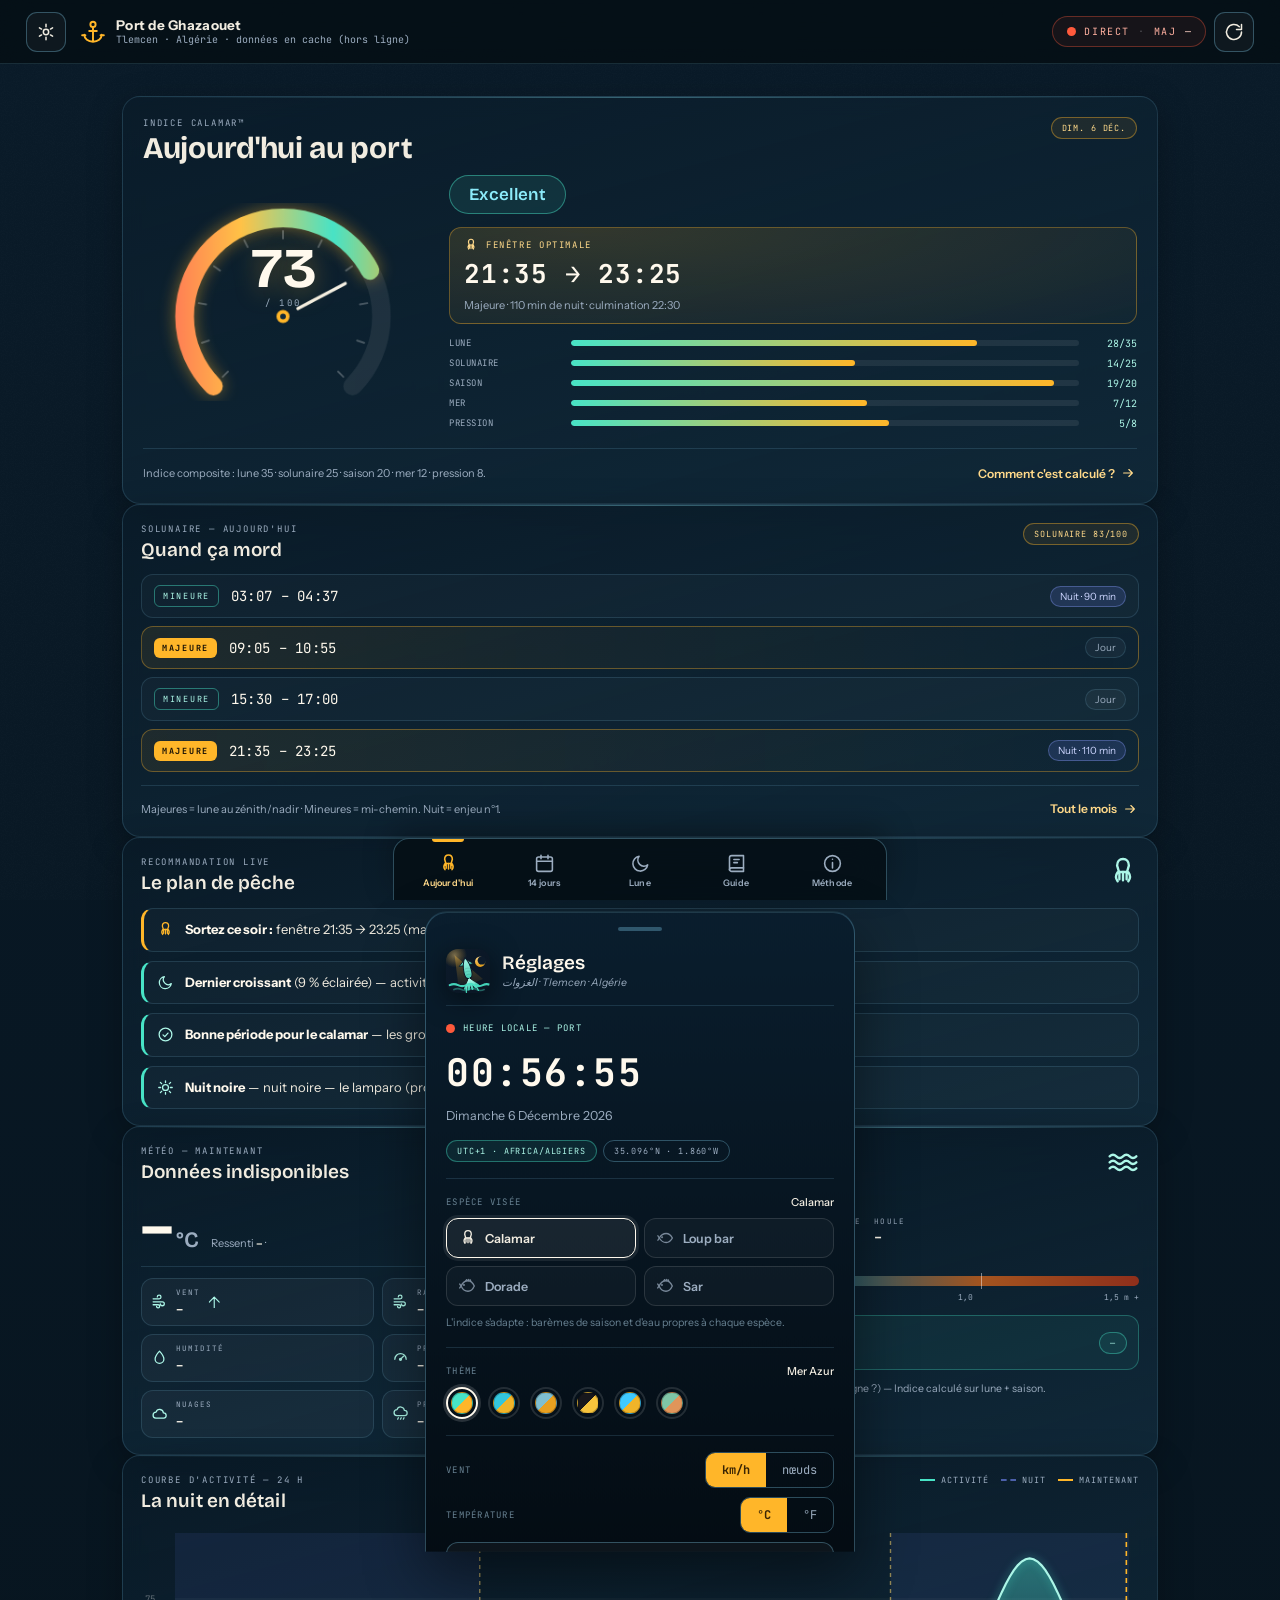
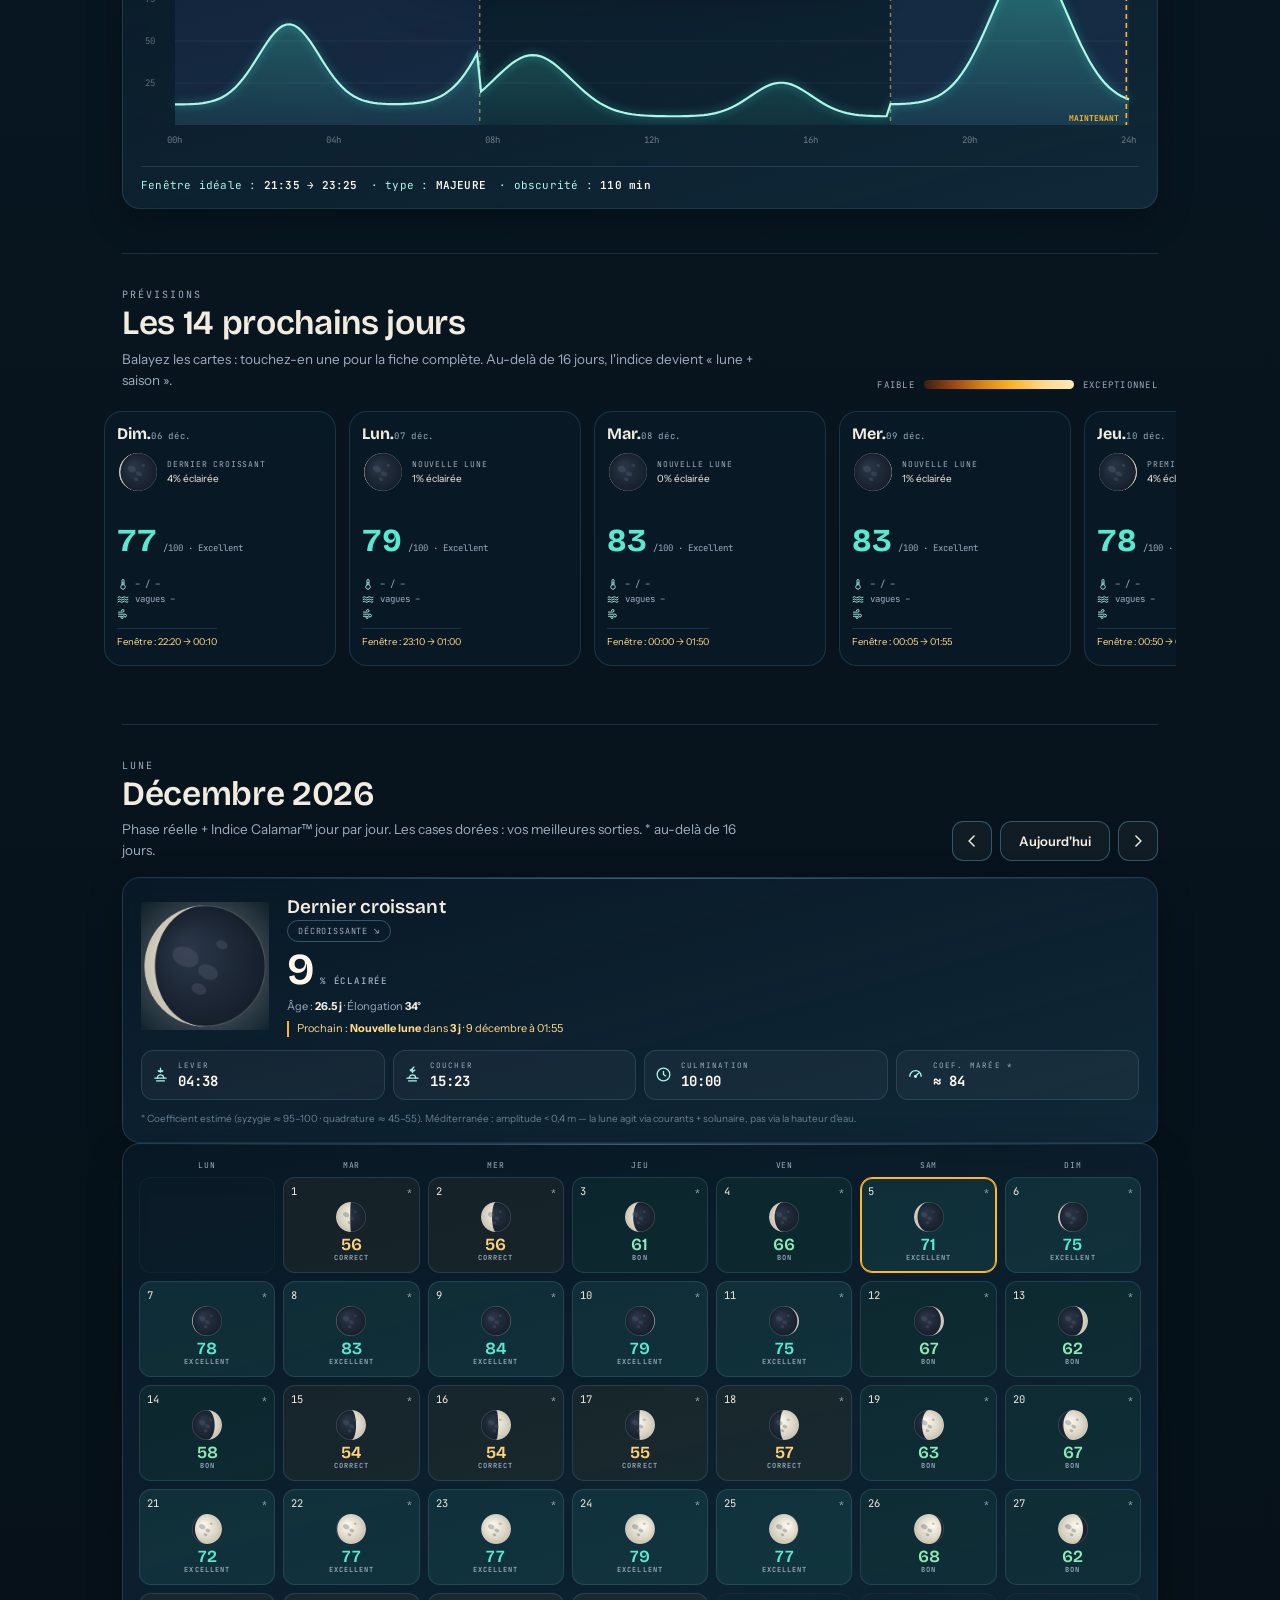
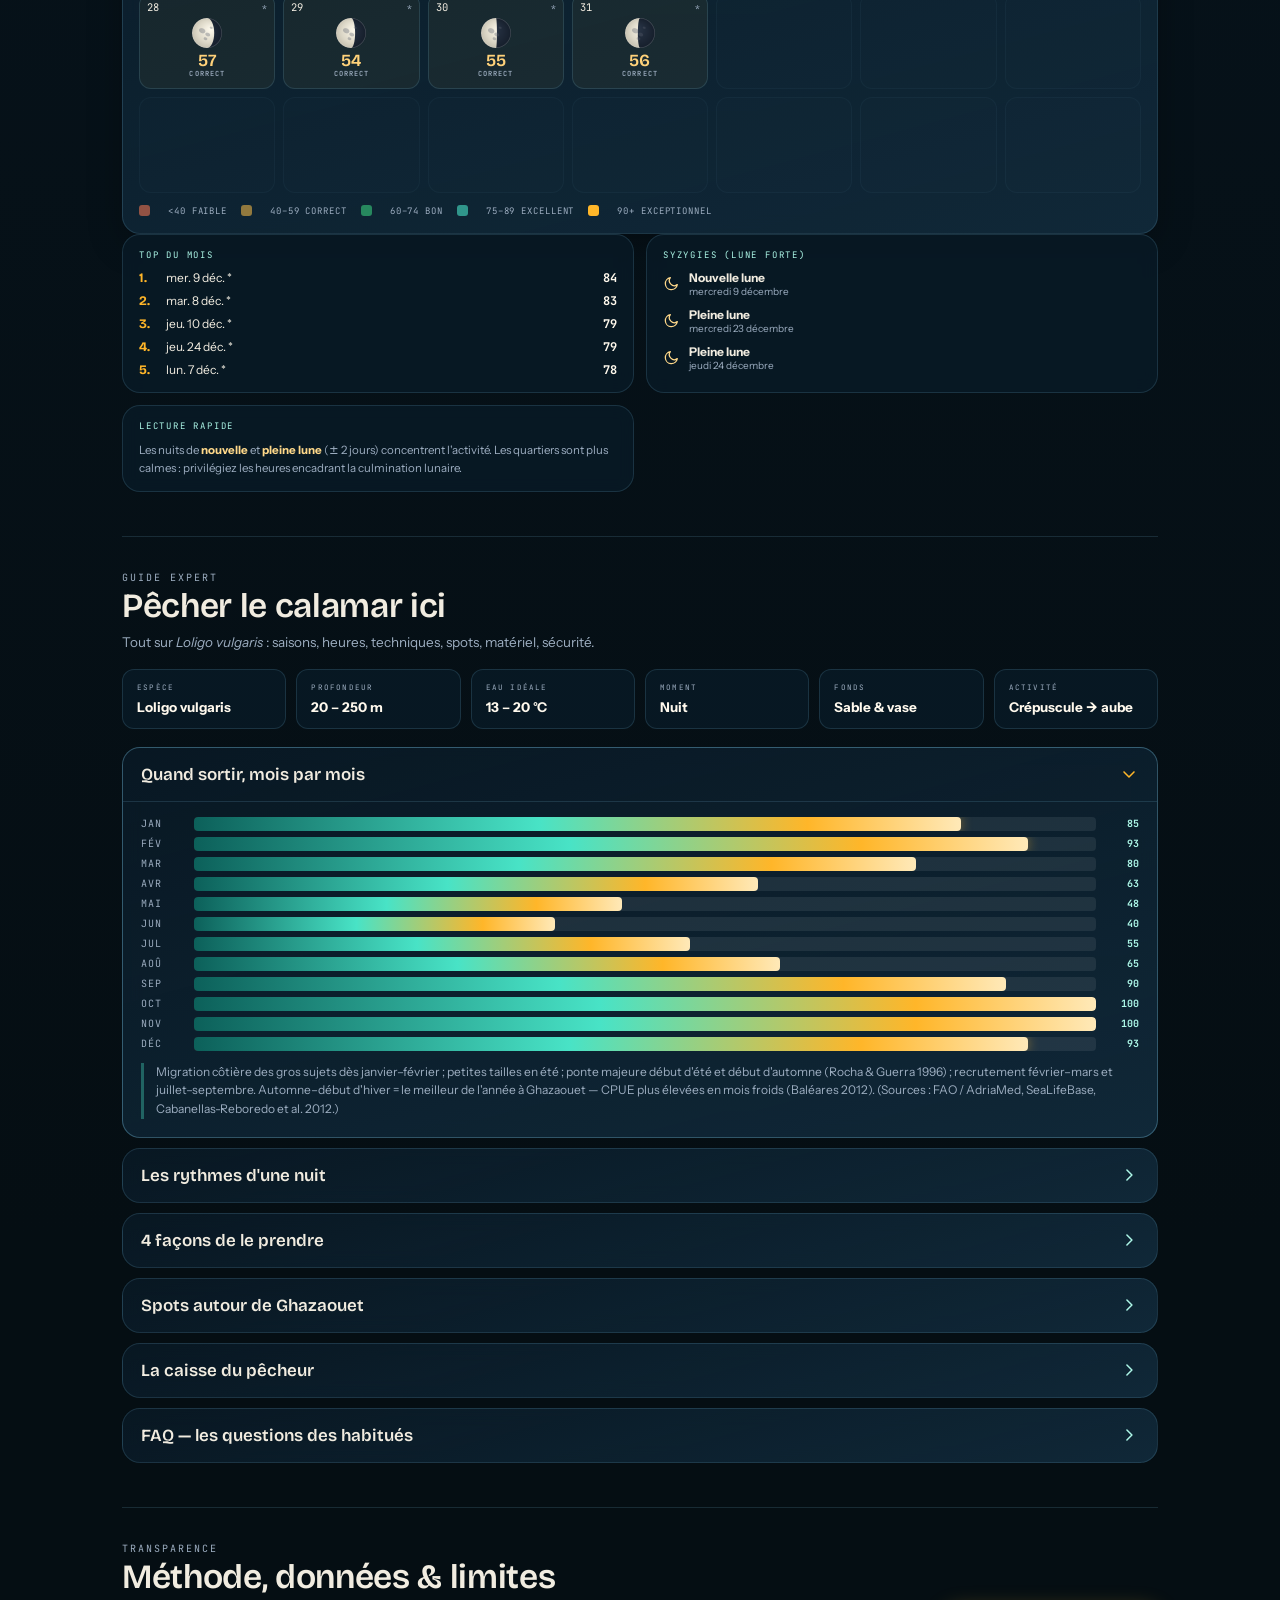
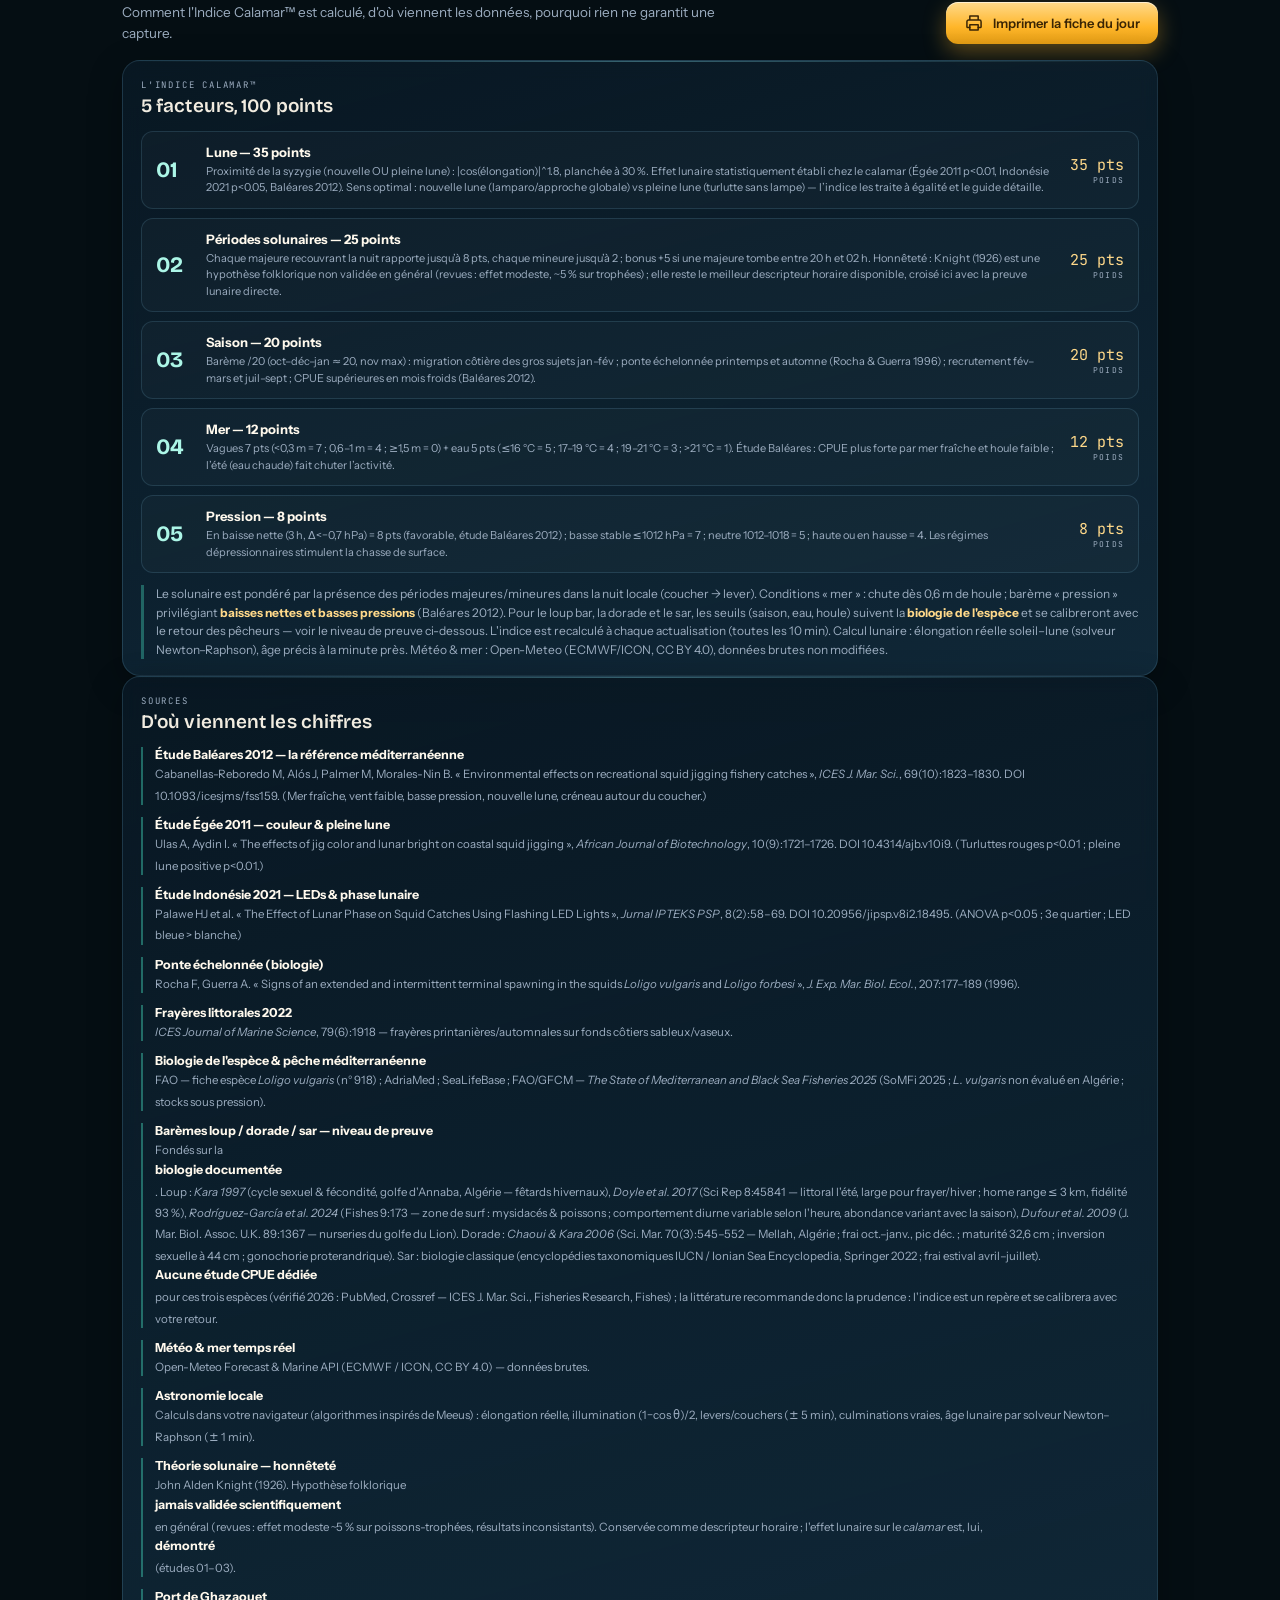
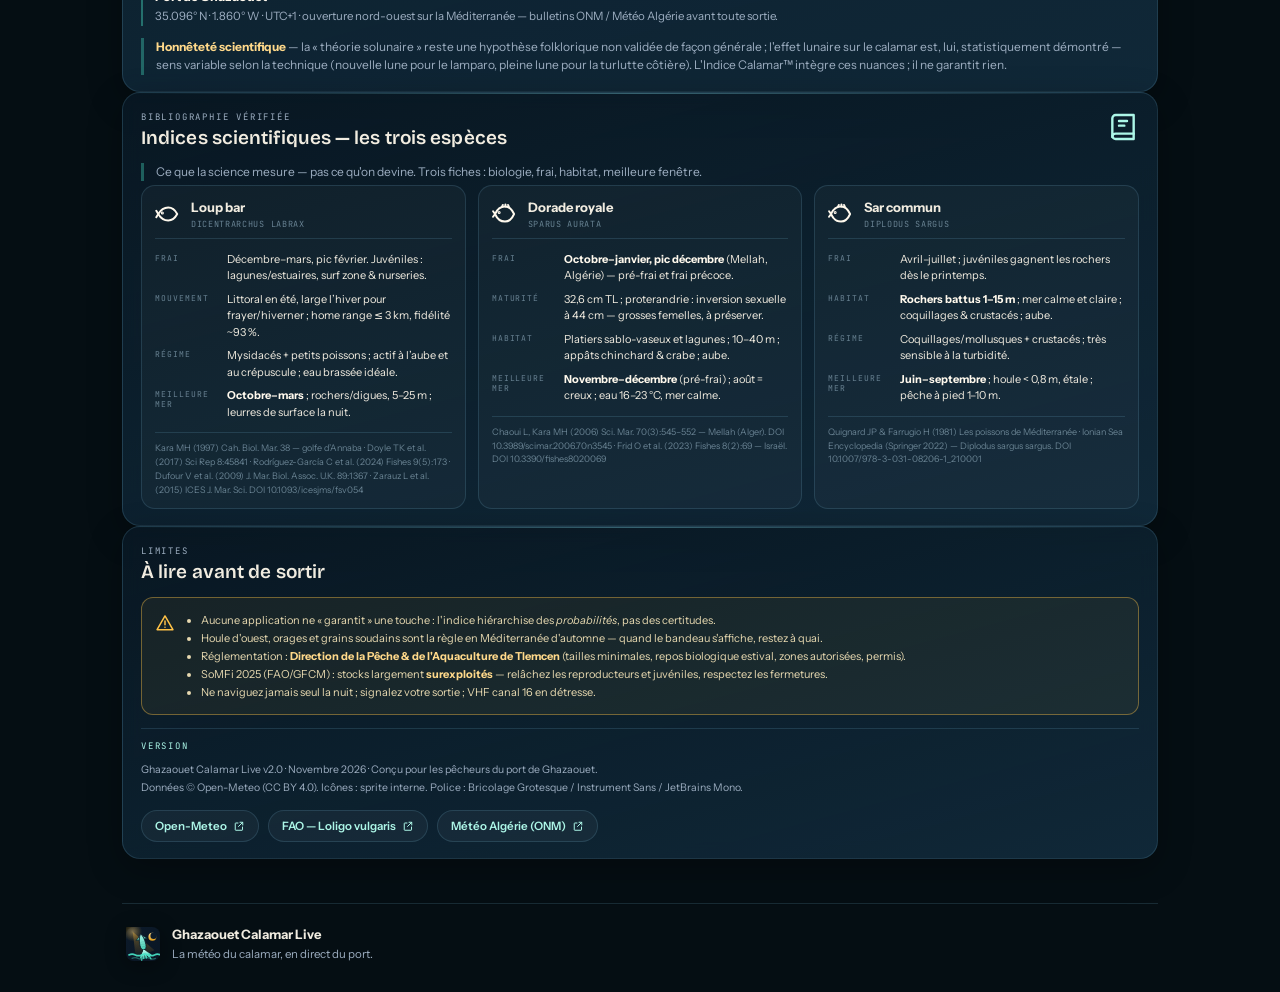
==== commit c60268ff: "Barèmes resserrés (sar roches battus / dorade fraîche pic déc.) + carte Indices scientifiques" ====
--- a/ghazaouet-calamar-live.html
+++ b/ghazaouet-calamar-live.html
@@ -824,6 +824,21 @@
   .card-title,.gauge-value,.moon-illum,.wx-temp,.hero-title{color:#000 !important}
 }
 
+/* ═══════════ CARTE « INDICES SCIENTIFIQUES » ═══════════ */
+.sci-grid{display:grid;grid-template-columns:repeat(auto-fit,minmax(265px,1fr));gap:12px;margin-top:4px}
+.sci-block{display:flex;flex-direction:column;gap:12px;padding:13px 13px 11px;border-radius:14px;border:1px solid var(--line);background:rgba(255,255,255,.03)}
+.sci-head{display:flex;align-items:center;gap:10px;padding-bottom:8px;border-bottom:1px solid var(--line)}
+.sci-ic{width:26px;height:26px;flex:none;color:var(--strong)}
+.sci-head h4{margin:0;font-size:13px;font-weight:700;line-height:1.25}
+.sci-latin{display:block;font-family:var(--font-mono);font-size:8.5px;letter-spacing:.08em;text-transform:uppercase;color:var(--muted-2);margin-top:2px}
+.sci-rows{display:flex;flex-direction:column;gap:7px;margin:0}
+.sci-rows>div{display:flex;gap:8px}
+.sci-rows dt{flex:0 0 64px;font-family:var(--font-mono);font-size:8px;letter-spacing:.12em;text-transform:uppercase;color:var(--muted-2);padding-top:2px}
+.sci-rows dd{margin:0;font-size:11px;line-height:1.5;color:var(--text)}
+.sci-rows strong{color:var(--strong)}
+.sci-ref{margin:0;font-size:9px;line-height:1.55;color:var(--muted-2);border-top:1px solid var(--line);padding-top:8px}
+html[data-theme="clair"] .sci-block{background:rgba(18,58,78,.03)}
+
 /* ═══════════ SÉLECTEUR D'ESPÈCE ═══════════ */
 .sp-picker{display:grid;grid-template-columns:1fr 1fr;gap:8px}
 .sp-btn{display:flex;align-items:center;gap:8px;padding:10px 12px;border-radius:12px;border:1.5px solid rgba(255,255,255,.12);background:rgba(255,255,255,.03);color:var(--muted);font:inherit;font-size:12.5px;font-weight:600;cursor:pointer;transition:border-color .15s,color .15s,background .15s,transform .15s}
@@ -1263,6 +1278,52 @@
       <p class="note"><strong>Honnêteté scientifique</strong> — la « théorie solunaire » reste une hypothèse folklorique non validée de façon générale ; l'effet lunaire sur le calamar est, lui, statistiquement démontré — sens variable selon la technique (nouvelle lune pour le lamparo, pleine lune pour la turlutte côtière). L'Indice Calamar™ intègre ces nuances ; il ne garantit rien.</p>
     </article>
 
+    <article class="card pad" id="s-science">
+      <header class="card-head"><div><span class="card-kicker">Bibliographie vérifiée</span><h3 class="card-title">Indices scientifiques — les trois espèces</h3></div><svg class="ic ic-gold wx-icon"><use href="#i-book"/></svg></header>
+      <p class="note">Ce que la science mesure — pas ce qu'on devine. Trois fiches : biologie, frai, habitat, meilleure fenêtre.</p>
+      <div class="sci-grid">
+        <section class="sci-block">
+          <div class="sci-head">
+            <svg class="ic sci-ic"><use href="#i-fish"/></svg>
+            <div><h4>Loup bar</h4><span class="sci-latin">Dicentrarchus labrax</span></div>
+          </div>
+          <dl class="sci-rows">
+            <div><dt>Frai</dt><dd>Décembre–mars, pic février. Juvéniles : lagunes/estuaires, surf zone &amp; nurseries.</dd></div>
+            <div><dt>Mouvement</dt><dd>Littoral en été, large l’hiver pour frayer/hiverner ; home range ≤ 3 km, fidélité ~93 %.</dd></div>
+            <div><dt>Régime</dt><dd>Mysidacés + petits poissons ; actif à l’aube et au crépuscule ; eau brassée idéale.</dd></div>
+            <div><dt>Meilleure mer</dt><dd><strong>Octobre–mars</strong> ; rochers/digues, 5–25 m ; leurres de surface la nuit.</dd></div>
+          </dl>
+          <p class="sci-ref">Kara MH (1997) Cah. Biol. Mar. 38 — golfe d’Annaba · Doyle TK et al. (2017) Sci Rep 8:45841 · Rodríguez-García C et al. (2024) Fishes 9(5):173 · Dufour V et al. (2009) J. Mar. Biol. Assoc. U.K. 89:1367 · Zarauz L et al. (2015) ICES J. Mar. Sci. DOI 10.1093/icesjms/fsv054</p>
+        </section>
+        <section class="sci-block">
+          <div class="sci-head">
+            <svg class="ic sci-ic"><use href="#i-bream"/></svg>
+            <div><h4>Dorade royale</h4><span class="sci-latin">Sparus aurata</span></div>
+          </div>
+          <dl class="sci-rows">
+            <div><dt>Frai</dt><dd><strong>Octobre–janvier, pic décembre</strong> (Mellah, Algérie) — pré-frai et frai précoce.</dd></div>
+            <div><dt>Maturité</dt><dd>32,6 cm TL ; proterandrie : inversion sexuelle à 44 cm — grosses femelles, à préserver.</dd></div>
+            <div><dt>Habitat</dt><dd>Platiers sablo-vaseux et lagunes ; 10–40 m ; appâts chinchard &amp; crabe ; aube.</dd></div>
+            <div><dt>Meilleure mer</dt><dd><strong>Novembre–décembre</strong> (pré-frai) ; août = creux ; eau 16–23 °C, mer calme.</dd></div>
+          </dl>
+          <p class="sci-ref">Chaoui L, Kara MH (2006) Sci. Mar. 70(3):545–552 — Mellah (Alger). DOI 10.3989/scimar.2006.70n3545 · Frid O et al. (2023) Fishes 8(2):69 — Israël. DOI 10.3390/fishes8020069</p>
+        </section>
+        <section class="sci-block">
+          <div class="sci-head">
+            <svg class="ic sci-ic"><use href="#i-bream"/></svg>
+            <div><h4>Sar commun</h4><span class="sci-latin">Diplodus sargus</span></div>
+          </div>
+          <dl class="sci-rows">
+            <div><dt>Frai</dt><dd>Avril–juillet ; juvéniles gagnent les rochers dès le printemps.</dd></div>
+            <div><dt>Habitat</dt><dd><strong>Rochers battus 1–15 m</strong> ; mer calme et claire ; coquillages &amp; crustacés ; aube.</dd></div>
+            <div><dt>Régime</dt><dd>Coquillages/mollusques + crustacés ; très sensible à la turbidité.</dd></div>
+            <div><dt>Meilleure mer</dt><dd><strong>Juin–septembre</strong> ; houle &lt; 0,8 m, étale ; pêche à pied 1–10 m.</dd></div>
+          </dl>
+          <p class="sci-ref">Quignard JP &amp; Farrugio H (1981) Les poissons de Méditerranée · Ionian Sea Encyclopedia (Springer 2022) — Diplodus sargus sargus. DOI 10.1007/978-3-031-08206-1_210001</p>
+        </section>
+      </div>
+    </article>
+
     <article class="card pad">
       <header class="card-head"><div><span class="card-kicker">Limites</span><h3 class="card-title">À lire avant de sortir</h3></div></header>
       <div class="warn-box">
@@ -1825,7 +1886,7 @@
   },
   dorade: {
     name: 'Dorade', plural: 'les dorades', nom: 'la dorade', icon: 'i-bream',
-    season: [14, 16, 18, 17, 13, 9, 7, 8, 12, 16, 19, 17], // printemps + automne-hiver
+    season: [14, 15, 17, 16, 12, 9, 7, 8, 11, 15, 18, 20], // frai oct.–janv. (pic déc., Mellah) puis hivernal généreux ; creux août
     water: [16, 23],
     wavePt: w => w < 0.5 ? 7 : w < 0.8 ? 6 : w < 1.2 ? 4 : w < 1.8 ? 2 : 0,
     waterPt: t => t < 14 ? 1 : t <= 16 ? 4 : t <= 20 ? 5 : t <= 23 ? 4 : 1,
@@ -1838,12 +1899,12 @@
     name: 'Sar', plural: 'les sars', nom: 'le sar', icon: 'i-bream',
     season: [8, 9, 12, 14, 16, 18, 20, 20, 18, 15, 11, 9], // pleine saison mai–oct
     water: [16, 24],
-    wavePt: w => w < 0.3 ? 7 : w < 0.6 ? 6 : w < 1 ? 4 : w < 1.5 ? 2 : 0, // rochers = mer calme
+    wavePt: w => w < 0.3 ? 7 : w < 0.6 ? 6 : w < 0.8 ? 4 : w < 1.2 ? 2 : 0, // rochers battus = mer calme
     waterPt: t => t < 15 ? 1 : t <= 17 ? 3 : t <= 21 ? 5 : t <= 24 ? 4 : 1,
     waterPtOff: 3, windMax: 30,
     darkTxt: 'nuit noire — le sar mange de nuit mais l’aube reste le meilleur créneau.',
-    summerTxt: 'pleine saison : rochers et petites passes, appât coquillage à l’étale.',
-    bestTxt: 'mer calme et claire sur les roches ; à pied 1–10 m, coquillages & dure.',
+    summerTxt: 'pleine saison : rochers battus et passes, coquillage à l’étale.',
+    bestTxt: 'mer calme, claire et franche sur les rochers battus ; à pied 1–10 m.',
   },
 };
 const SP = () => SPECIES[state.species] || SPECIES.calamar;
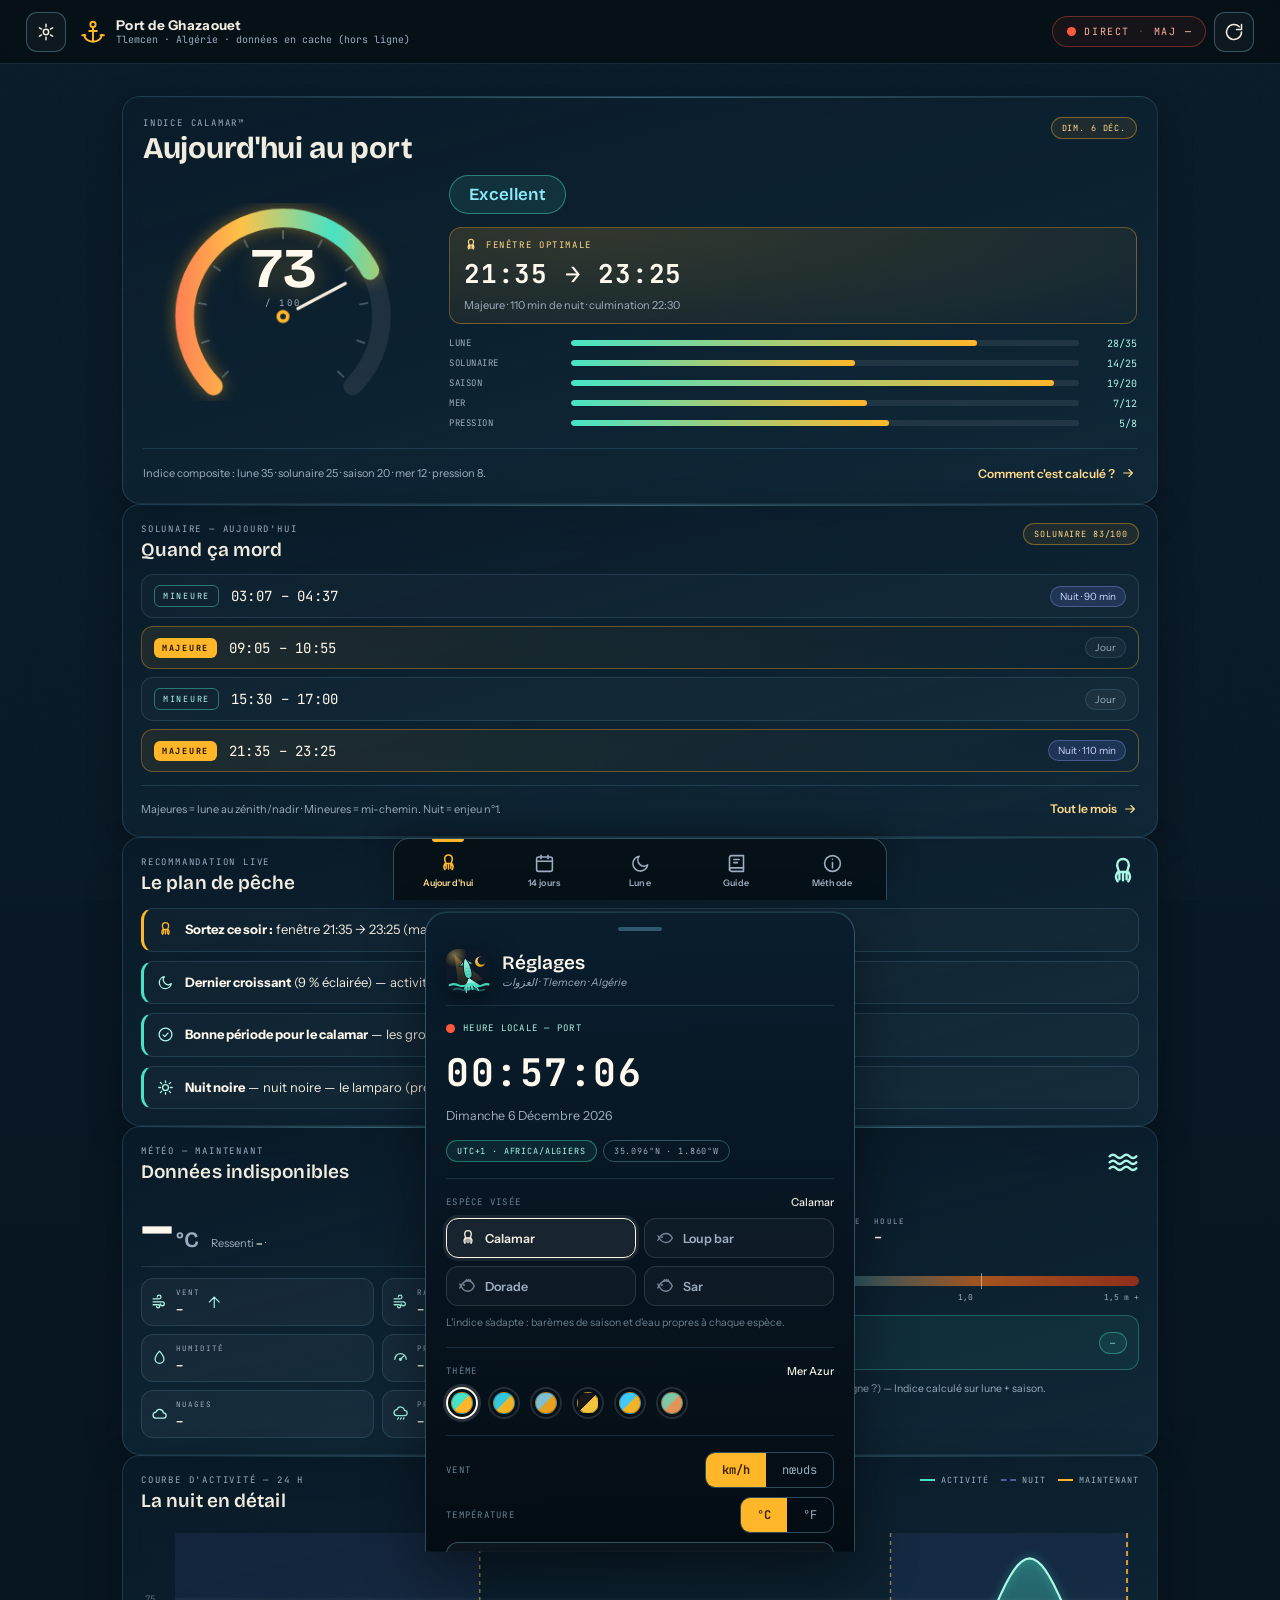
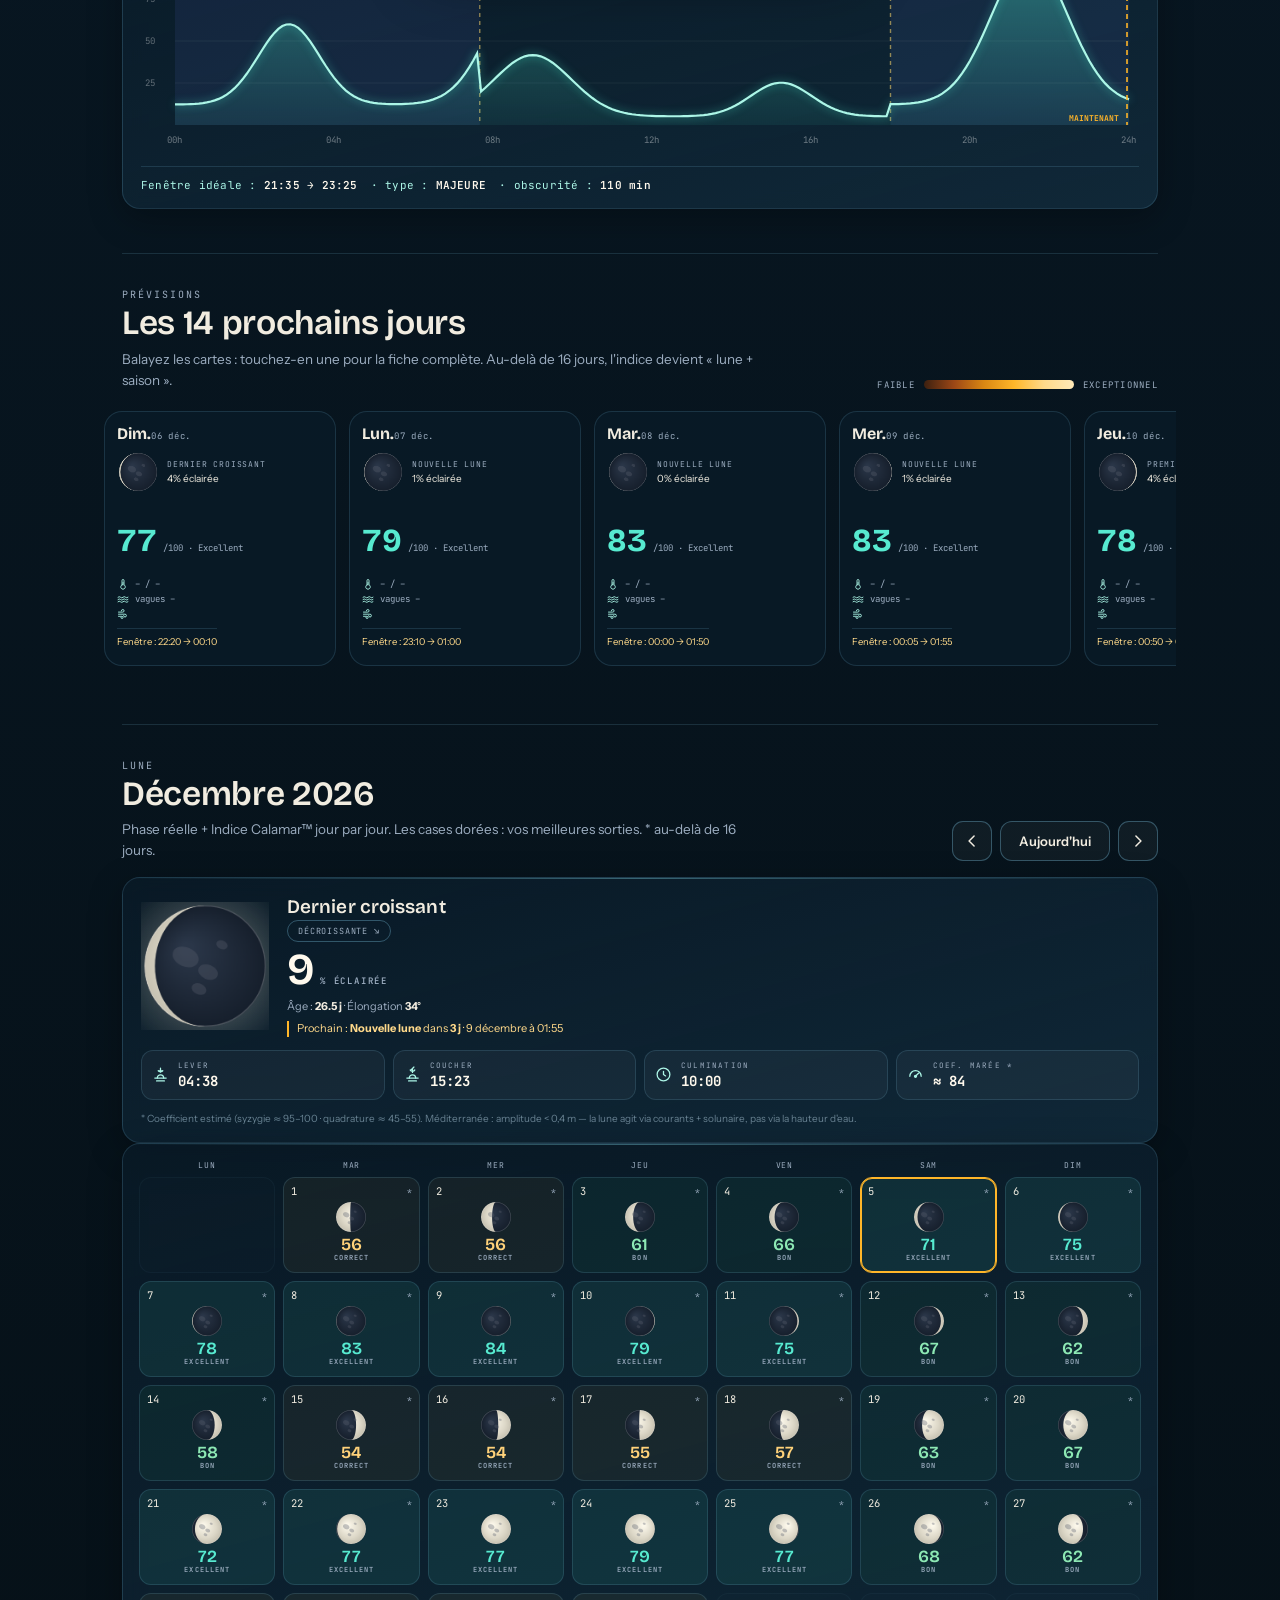
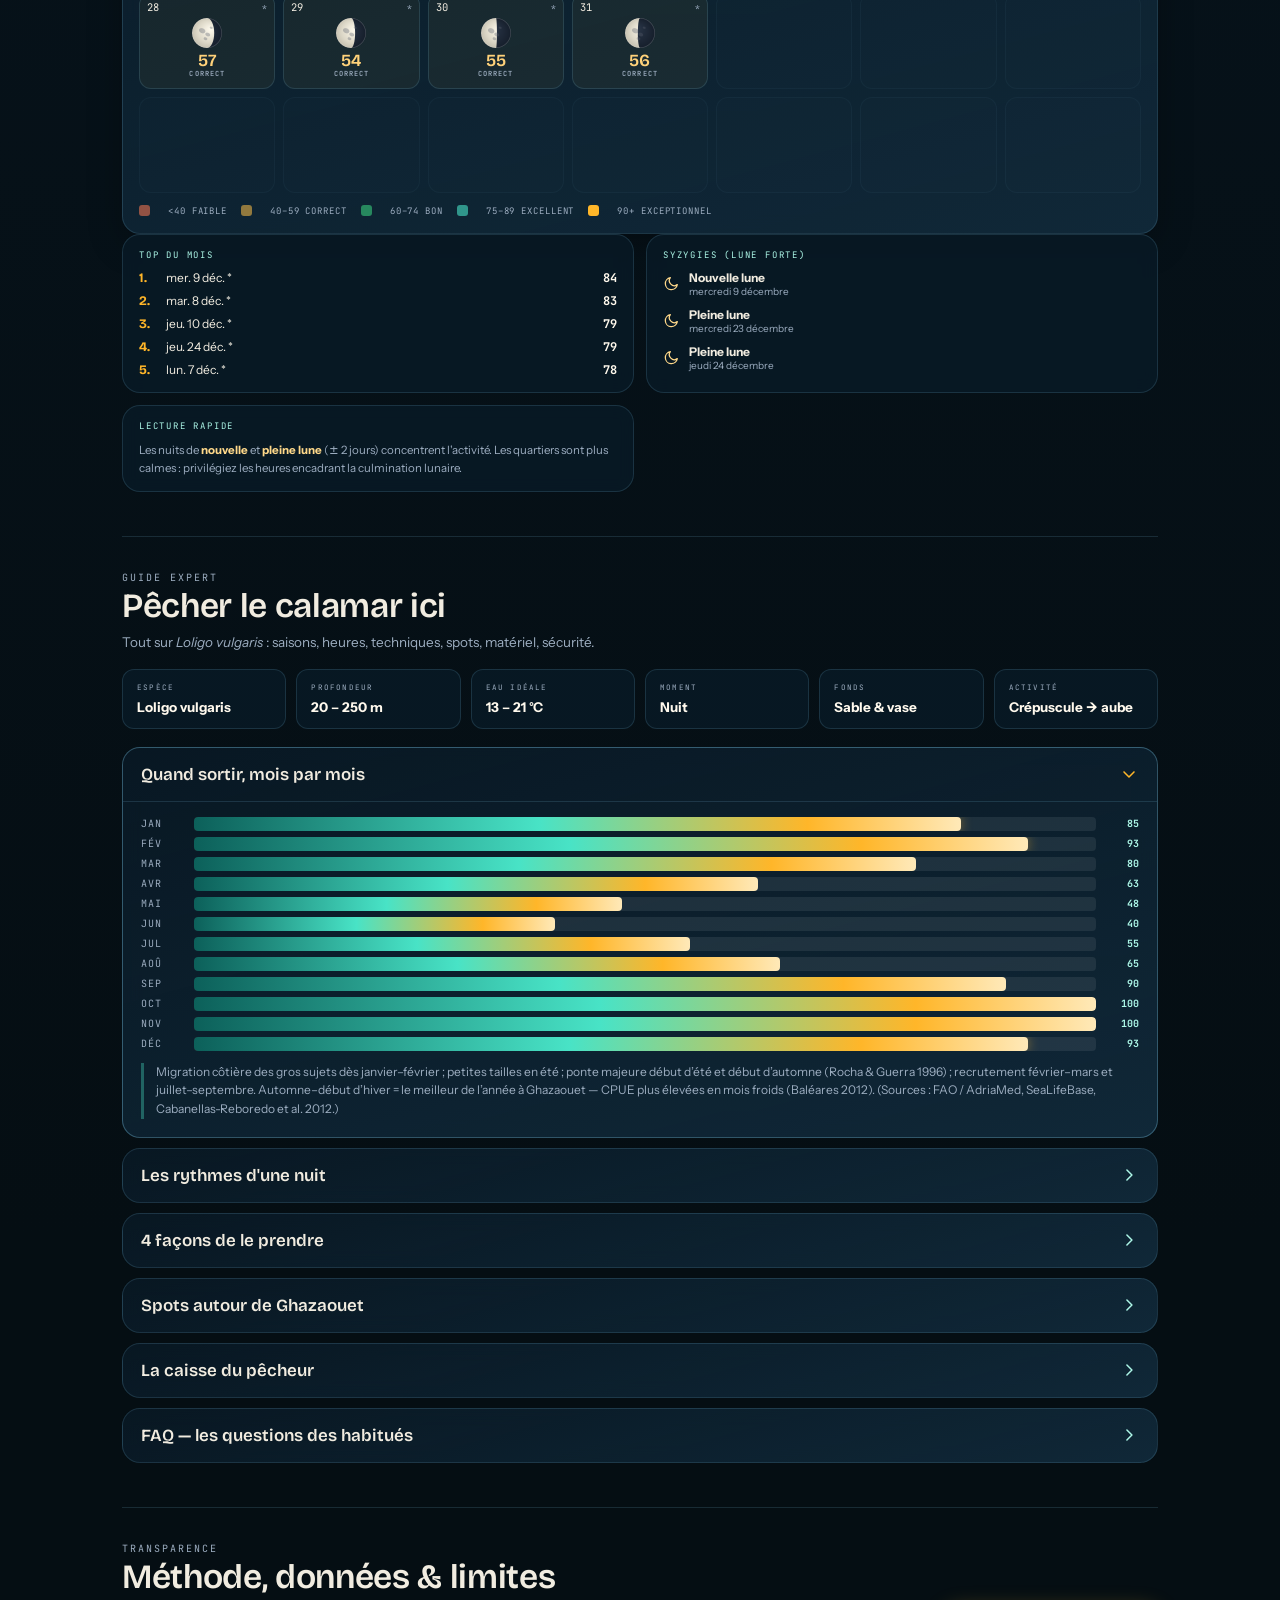
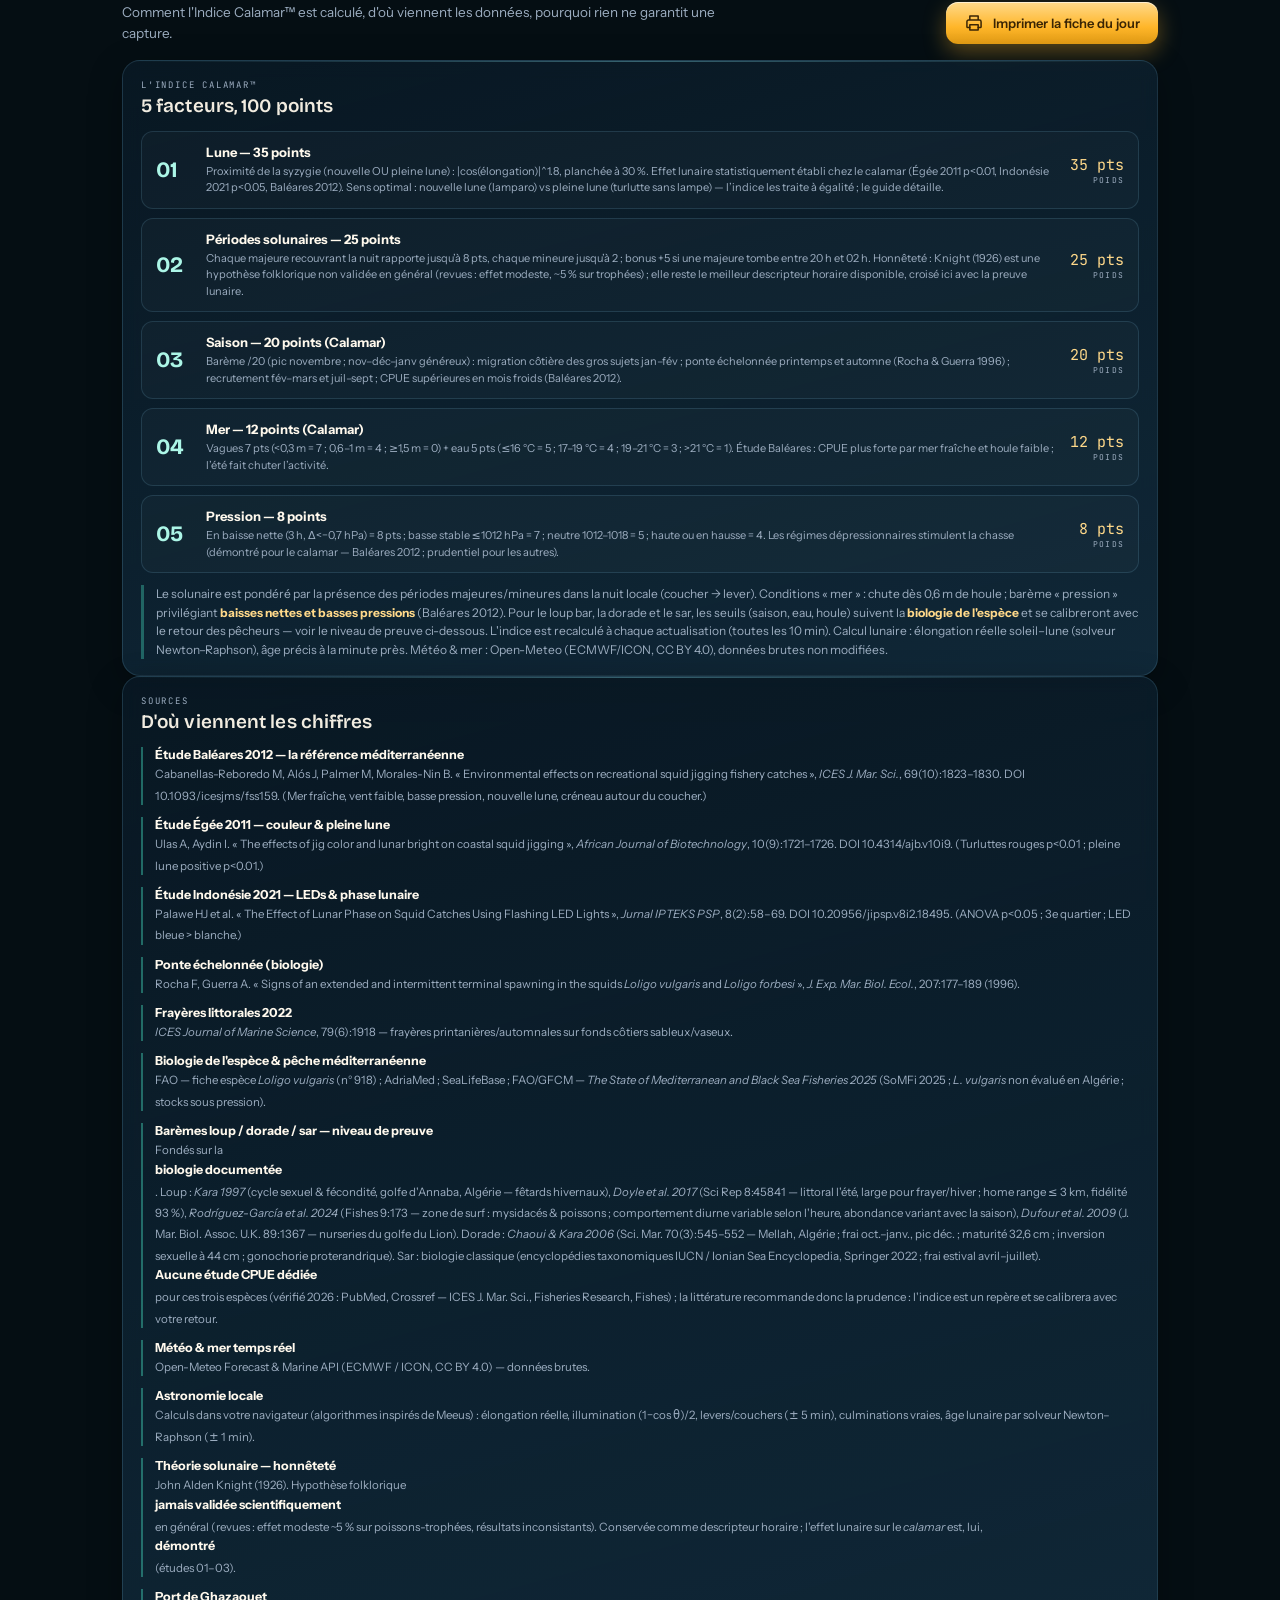
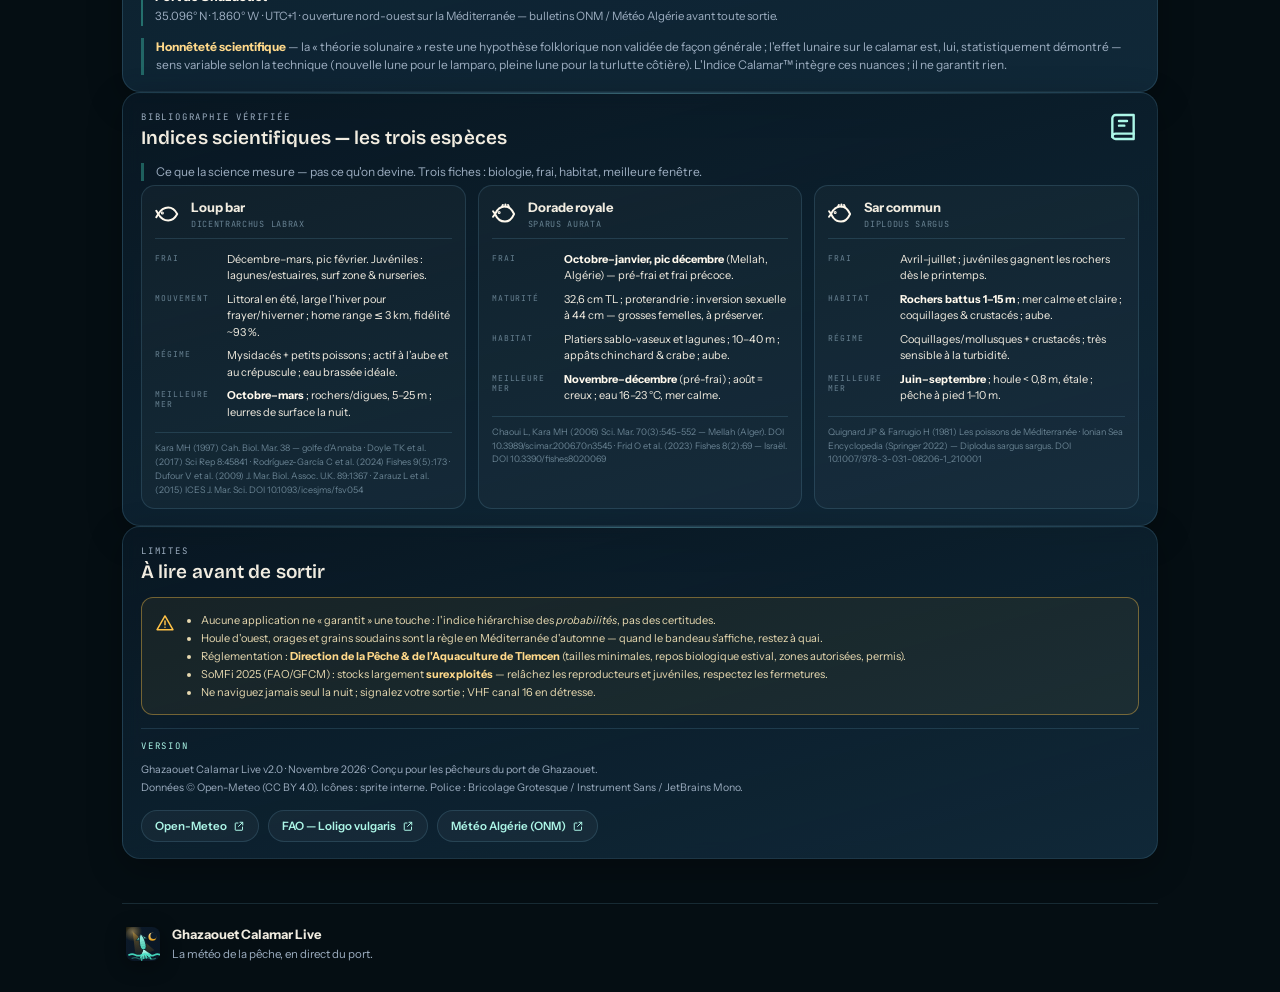
==== commit b1f95c64: "Guide complet par espèce : fiche, mois, rythmes, techniques, spots, matériel, FAQ, méthode adaptés (" ====
--- a/ghazaouet-calamar-live.html
+++ b/ghazaouet-calamar-live.html
@@ -3,8 +3,8 @@
 <head>
 <meta charset="UTF-8">
 <meta name="viewport" content="width=device-width, initial-scale=1.0, viewport-fit=cover">
-<title>Ghazaouet Calamar Live — Meilleurs jours &amp; heures pour pêcher le calamar</title>
-<meta name="description" content="App pro en direct pour la pêche du calamar (encornet) au port de Ghazaouet (Tlemcen, Algérie) : Indice Calamar sur 100, phases lunaires, périodes solunaires majeures et mineures, marée, météo et état de la mer temps réel, calendrier des meilleures journées.">
+<title>Ghazaouet Calamar Live — Meilleurs jours &amp; heures pour pêcher à Ghazaouet (calamar, loup, dorade, sar)</title>
+<meta name="description" content="App pro en direct pour la pêche à Ghazaouet (Tlemcen, Algérie) : Indice pêche sur 100 pour le calamar, le loup bar, la dorade et le sar ; phases lunaires, périodes solunaires, météo et état de la mer temps réel, calendrier des meilleures journées.">
 <meta name="theme-color" content="#050E13">
 <meta name="author" content="Ghazaouet Calamar Live">
 <link rel="icon" href="data:image/svg+xml;utf8,%3Csvg%20xmlns%3D%22http%3A%2F%2Fwww.w3.org%2F2000%2Fsvg%22%20viewBox%3D%220%200%2064%2064%22%3E%0A%20%20%3C!--%20Lueur%20de%20Veille%20%E2%80%94%20encornet%20phosphore%20dans%20le%20faisceau%20sodium%2C%20lune%20d%27or%20--%3E%0A%20%20%3Cdefs%3E%0A%20%20%20%20%3ClinearGradient%20id%3D%22bg%22%20x1%3D%220%22%20y1%3D%220%22%20x2%3D%221%22%20y2%3D%221%22%3E%0A%20%20%20%20%20%20%3Cstop%20offset%3D%220%22%20stop-color%3D%22%230C1A2A%22%2F%3E%0A%20%20%20%20%20%20%3Cstop%20offset%3D%221%22%20stop-color%3D%22%230A1624%22%2F%3E%0A%20%20%20%20%3C%2FlinearGradient%3E%0A%20%20%20%20%3CradialGradient%20id%3D%22halo%22%20x1%3D%220%22%20y1%3D%220%22%20x2%3D%221%22%20y2%3D%221%22%3E%0A%20%20%20%20%20%20%3Cstop%20offset%3D%220%22%20stop-color%3D%22%23FFD278%22%20stop-opacity%3D%22.45%22%2F%3E%0A%20%20%20%20%20%20%3Cstop%20offset%3D%221%22%20stop-color%3D%22%23FFB629%22%20stop-opacity%3D%220%22%2F%3E%0A%20%20%20%20%3C%2FradialGradient%3E%0A%20%20%20%20%3ClinearGradient%20id%3D%22beamg%22%20x1%3D%220%22%20y1%3D%220%22%20x2%3D%220%22%20y2%3D%221%22%3E%0A%20%20%20%20%20%20%3Cstop%20offset%3D%220%22%20stop-color%3D%22%23FFB629%22%20stop-opacity%3D%22.36%22%2F%3E%0A%20%20%20%20%20%20%3Cstop%20offset%3D%221%22%20stop-color%3D%22%23FFB629%22%20stop-opacity%3D%220%22%2F%3E%0A%20%20%20%20%3C%2FlinearGradient%3E%0A%20%20%20%20%3ClinearGradient%20id%3D%22gold%22%20x1%3D%220%22%20y1%3D%220%22%20x2%3D%220%22%20y2%3D%221%22%3E%0A%20%20%20%20%20%20%3Cstop%20offset%3D%220%22%20stop-color%3D%22%23FFD98A%22%2F%3E%0A%20%20%20%20%20%20%3Cstop%20offset%3D%221%22%20stop-color%3D%22%23E09A14%22%2F%3E%0A%20%20%20%20%3C%2FlinearGradient%3E%0A%20%20%20%20%3ClinearGradient%20id%3D%22sea%22%20x1%3D%220%22%20y1%3D%220%22%20x2%3D%220%22%20y2%3D%221%22%3E%0A%20%20%20%20%20%20%3Cstop%20offset%3D%220%22%20stop-color%3D%22%23ACF6E7%22%2F%3E%0A%20%20%20%20%20%20%3Cstop%20offset%3D%221%22%20stop-color%3D%22%233FCDB2%22%2F%3E%0A%20%20%20%20%3C%2FlinearGradient%3E%0A%20%20%3C%2Fdefs%3E%0A%20%20%3Crect%20width%3D%2264%22%20height%3D%2264%22%20rx%3D%2215%22%20fill%3D%22url%28%23bg%29%22%2F%3E%0A%20%20%3C!--%20lune%20--%3E%0A%20%20%3Ccircle%20cx%3D%2249.7%22%20cy%3D%2218.5%22%20r%3D%227.5%22%20fill%3D%22url%28%23gold%29%22%2F%3E%0A%20%20%3Ccircle%20cx%3D%2252.1%22%20cy%3D%2216.6%22%20r%3D%226.1%22%20fill%3D%22%230C1A2A%22%2F%3E%0A%20%20%3C!--%20faisceau%20%2B%20lampe%20--%3E%0A%20%20%3Cpath%20d%3D%22M12.5%209%20L53.7%2043.7%20L18.7%2058.7%20Z%22%20fill%3D%22url%28%23beamg%29%22%2F%3E%0A%20%20%3Ccircle%20cx%3D%2212.5%22%20cy%3D%229%22%20r%3D%2218%22%20fill%3D%22url%28%23halo%29%22%2F%3E%0A%20%20%3C!--%20encornet%20--%3E%0A%20%20%3Cg%20transform%3D%22translate%2831.2%2030.7%29%20rotate%28-12%29%22%3E%0A%20%20%20%20%3Cpath%20d%3D%22M0.5%20-16%20L10.7%20-7.7%20L3.2%20-7.2%20Z%22%20fill%3D%22url%28%23sea%29%22%20stroke%3D%22url%28%23bg%29%22%20stroke-width%3D%221.2%22%20stroke-linejoin%3D%22round%22%2F%3E%0A%20%20%20%20%3Cpath%20d%3D%22M-0.5%20-16%20L-10.7%20-7.7%20L-3.2%20-7.2%20Z%22%20fill%3D%22url%28%23sea%29%22%20stroke%3D%22url%28%23bg%29%22%20stroke-width%3D%221.2%22%20stroke-linejoin%3D%22round%22%2F%3E%0A%20%20%20%20%3Cpath%20d%3D%22M0%20-18.5%20C3.7%20-13%205.7%20-6.5%205.7%203%20C5.7%209.7%203%2013.2%200%2013.2%20C-3%2013.2%20-5.7%209.7%20-5.7%203%20C-5.7%20-6.5%20-3.7%20-13%200%20-18.5%20Z%22%20fill%3D%22url%28%23sea%29%22%20stroke%3D%22url%28%23bg%29%22%20stroke-width%3D%221.5%22%2F%3E%0A%20%20%20%20%3Ccircle%20cx%3D%22-2.1%22%20cy%3D%2212%22%20r%3D%221.2%22%20fill%3D%22url%28%23bg%29%22%2F%3E%0A%20%20%20%20%3Ccircle%20cx%3D%222.1%22%20cy%3D%2212%22%20r%3D%221.2%22%20fill%3D%22url%28%23bg%29%22%2F%3E%0A%20%20%20%20%3Cg%20fill%3D%22none%22%20stroke%3D%22url%28%23sea%29%22%20stroke-linecap%3D%22round%22%3E%0A%20%20%20%20%20%20%3Cpath%20d%3D%22M0%2014.5%20L-9%2025.7%22%20stroke-width%3D%223.1%22%2F%3E%0A%20%20%20%20%20%20%3Cpath%20d%3D%22M0%2014.5%20L-4%2027.7%22%20stroke-width%3D%223.2%22%2F%3E%0A%20%20%20%20%20%20%3Cpath%20d%3D%22M0%2014.5%20L1.5%2028.2%22%20stroke-width%3D%223.2%22%2F%3E%0A%20%20%20%20%20%20%3Cpath%20d%3D%22M0%2014.5%20L6.5%2026.7%22%20stroke-width%3D%223.1%22%2F%3E%0A%20%20%20%20%20%20%3Cpath%20d%3D%22M0%2014.5%20L10.5%2024.5%22%20stroke-width%3D%222.9%22%2F%3E%0A%20%20%20%20%20%20%3Cpath%20d%3D%22M-1%2015%20Q-7.2%2023.7%20-8.2%2031.5%22%20stroke-width%3D%221.9%22%2F%3E%0A%20%20%20%20%20%20%3Cpath%20d%3D%22M1.2%2015.2%20Q8%2024.5%209.5%2032.2%22%20stroke-width%3D%221.9%22%2F%3E%0A%20%20%20%20%3C%2Fg%3E%0A%20%20%20%20%3Cpath%20d%3D%22M-4.2%20-2%20Q0%20-3.7%204.2%20-2M-4%202.5%20Q0%20.8%204%202.5M-3.8%207%20Q0%205.3%203.8%207%22%20fill%3D%22none%22%20stroke%3D%22rgba%2810%2C22%2C36%2C.25%29%22%20stroke-width%3D%22.7%22%2F%3E%0A%20%20%3C%2Fg%3E%0A%20%20%3C!--%20mer%20--%3E%0A%20%20%3Cpath%20d%3D%22M5.5%2052.5%20Q11.5%2049.5%2017.5%2052.5%20T29.5%2052.5%20T41.5%2052.5%20T53.5%2052.5%20T64.5%2052.5%22%20fill%3D%22none%22%20stroke%3D%22%2348E3C6%22%20stroke-opacity%3D%22.92%22%20stroke-width%3D%223.1%22%20stroke-linecap%3D%22round%22%2F%3E%0A%20%20%3Cpath%20d%3D%22M11.5%2059%20Q17%2056.2%2022.5%2059%20T33.5%2059%20T44.5%2059%20T55.5%2059%22%20fill%3D%22none%22%20stroke%3D%22%2348E3C6%22%20stroke-opacity%3D%22.38%22%20stroke-width%3D%222.4%22%20stroke-linecap%3D%22round%22%2F%3E%0A%3C%2Fsvg%3E%0A" type="image/svg+xml">
@@ -1001,7 +1001,7 @@
     <button class="btn btn-ghost sheet-ghost" id="btnRefresh2"><svg class="ic"><use href="#i-refresh"/></svg> Actualiser les données</button>
   </div>
 
-  <p class="sheet-foot">Indice Calamar™ v2.0 — outil d'aide à la décision. La mer reste imprévisible&nbsp;; naviguez avec prudence.</p>
+  <p class="sheet-foot">Indice Ghazaouet™ v2.0 — outil d'aide à la décision. La mer reste imprévisible&nbsp;; naviguez avec prudence.</p>
 </aside>
 <div class="sidebar-overlay" id="sidebarOverlay" aria-hidden="true"></div>
 
@@ -1024,7 +1024,7 @@
       </header>
       <div class="hero-body">
         <div class="gauge-canvas-wrap">
-          <canvas id="gaugeCanvas" width="300" height="212" role="img" aria-label="Jauge de l'indice calamar"></canvas>
+          <canvas id="gaugeCanvas" width="300" height="212" role="img" aria-label="Jauge de l'indice"></canvas>
           <div class="gauge-center">
             <div class="gauge-value" id="gaugeValue">--</div>
             <div class="gauge-max">/ 100</div>
@@ -1108,7 +1108,7 @@
       <div>
         <span class="card-kicker">Lune</span>
         <h2 class="sec-title" id="calMonthTitle">—</h2>
-        <p class="view-sub">Phase réelle + Indice Calamar™ jour par jour. Les cases dorées : vos meilleures sorties. * au-delà de 16 jours.</p>
+        <p class="view-sub" id="luneSub">Phase réelle + Indice Calamar™ jour par jour. Les cases dorées : vos meilleures sorties. * au-delà de 16 jours.</p>
       </div>
       <div class="cal-nav">
         <button class="icon-btn" id="calPrev" aria-label="Mois précédent"><svg class="ic"><use href="#i-chev-l"/></svg></button>
@@ -1155,64 +1155,40 @@
     <header class="sec-head">
       <div>
         <span class="card-kicker">Guide expert</span>
-        <h2 class="sec-title">Pêcher le calamar ici</h2>
-        <p class="view-sub">Tout sur <em>Loligo vulgaris</em> : saisons, heures, techniques, spots, matériel, sécurité.</p>
+        <h2 class="sec-title" id="guideTitle">Pêcher le calamar ici</h2>
+        <p class="view-sub" id="guideSub">Tout sur <em>Loligo vulgaris</em> : saisons, heures, techniques, spots, matériel, sécurité.</p>
       </div>
     </header>
 
-    <div class="fact-strip" aria-label="Fiche espèce">
-      <div class="fact"><small>Espèce</small><strong>Loligo vulgaris</strong></div>
-      <div class="fact"><small>Profondeur</small><strong>20 – 250 m</strong></div>
-      <div class="fact"><small>Eau idéale</small><strong>13 – 20 °C</strong></div>
-      <div class="fact"><small>Moment</small><strong>Nuit</strong></div>
-      <div class="fact"><small>Fonds</small><strong>Sable &amp; vase</strong></div>
-      <div class="fact"><small>Activité</small><strong>Crépuscule → aube</strong></div>
-    </div>
+    <div class="fact-strip" id="factStrip" aria-label="Fiche espèce"></div>
 
     <details class="fold" open>
       <summary class="fold-q"><span>Quand sortir, mois par mois</span><svg class="ic"><use href="#i-chev-r"/></svg></summary>
       <div class="fold-a">
         <div class="season-bars" id="seasonBars" aria-label="Qualité par mois"></div>
-        <p class="note">Migration côtière des gros sujets dès janvier–février ; petites tailles en été ; ponte majeure début d'été et début d'automne (Rocha &amp; Guerra 1996) ; recrutement février–mars et juillet–septembre. Automne–début d'hiver = le meilleur de l'année à Ghazaouet — CPUE plus élevées en mois froids (Baléares 2012). (Sources : FAO / AdriaMed, SeaLifeBase, Cabanellas-Reboredo et al. 2012.)</p>
+        <p class="note" id="moisNote"></p>
       </div>
     </details>
 
     <details class="fold">
       <summary class="fold-q"><span>Les rythmes d'une nuit</span><svg class="ic"><use href="#i-chev-r"/></svg></summary>
       <div class="fold-a">
-        <ul class="hour-slots">
-          <li><span class="hs-time">17h – 19h</span><div class="hs-bar is-good"><div style="width:72%"></div></div><span class="hs-note">Crépuscule — créneau validé par la science</span></li>
-          <li><span class="hs-time">19h – 22h</span><div class="hs-bar is-peak"><div style="width:96%"></div></div><span class="hs-note">Prime time — turlutte &amp; lumière</span></li>
-          <li><span class="hs-time">22h – 02h</span><div class="hs-bar is-good"><div style="width:78%"></div></div><span class="hs-note">Pleine nuit — activité soutenue</span></li>
-          <li><span class="hs-time">02h – 04h</span><div class="hs-bar is-good"><div style="width:60%"></div></div><span class="hs-note">Second souffle — calme plat souvent</span></li>
-          <li><span class="hs-time">04h – 07h</span><div class="hs-bar"><div style="width:30%"></div></div><span class="hs-note">Aube — touches sporadiques</span></li>
-          <li><span class="hs-time">07h – 17h</span><div class="hs-bar is-low"><div style="width:8%"></div></div><span class="hs-note">Journée — le calamar redescend (20–250 m)</span></li>
-        </ul>
-        <p class="note"><strong>Preuve scientifique</strong> — Cabanellas-Reboredo et al. (2012, <em>ICES J. Mar. Sci.</em>, Baléares) : CPUE maximale dans un <strong>créneau étroit autour du coucher du soleil</strong>, meilleure en <strong>mois froids</strong>, favorisée par eau fraîche + vent faible + <strong>basse pression</strong> + jours proches de la <strong>nouvelle lune</strong>. Ulas &amp; Aydin (2011, <em>Afr. J. Biotechnol.</em>, Égée) : turluttes <strong>rouges</strong> supérieures (p&lt;0.01) et pleine lune positive (p&lt;0.01) pour la turlutte côtière.</p>
+        <ul class="hour-slots" id="hourSlots"></ul>
+        <p class="note" id="preuveNote"></p>
       </div>
     </details>
 
     <details class="fold">
       <summary class="fold-q"><span>4 façons de le prendre</span><svg class="ic"><use href="#i-chev-r"/></svg></summary>
       <div class="fold-a">
-        <div class="tech-grid">
-          <div class="tech"><div class="tech-num">01</div><h4>Turlutte de nuit</h4><p>Leurre sans ardillon, couronne de poils. Lancer–ramener saccadé, animations courtes, pauses longues. Idéal du bord ou en barque lente.</p><p class="tech-pro">Tailles 2.0–3.5 · <strong>rouge d'abord</strong> (étude Égée, p&lt;0.01 ; orange ensuite, blanc moins bon) · phosphorescent en nuit noire · fond sableux 20–60 m. Pleine lune = turluttes plus efficaces (p&lt;0.01).</p></div>
-          <div class="tech"><div class="tech-num">02</div><h4>Pêche au lamparo</h4><p>Projecteur blanc/bleu sous la coque ou sur la jetée : le calamar monte dans le halo. Ligne fine + petit turlutte. Très efficace en nuit noire.</p><p class="tech-pro">Nouvelle lune &gt; pleine lune pour le lamparo (contraste maxi) · LED <strong>bleue &gt; blanche</strong> (Indonésie 2021, p&lt;0.05) · 3e quartier souvent productif sous LED.</p></div>
-          <div class="tech"><div class="tech-num">03</div><h4>Dérive sur les chasses</h4><p>Repérer chasses de thons/dorades ou zones de courant (cassures, pointes). Dérive lente, turlutte profonde. Calamars en chasse active.</p><p class="tech-pro">Eaux 13–20 °C, houle &lt; 0,5 m = activité maximale.</p></div>
-          <div class="tech"><div class="tech-num">04</div><h4>Du bord (digue/jetée)</h4><p>Sur la digue du port ou le môle : lampes, calamars montent aux points lumineux. Petits leurres, fil fin, épuisette longue.</p><p class="tech-pro">Évitez les soirs de grosse houle d'ouest — le port est exposé nord-ouest.</p></div>
-        </div>
+        <div class="tech-grid" id="techGrid"></div>
       </div>
     </details>
 
     <details class="fold">
       <summary class="fold-q"><span>Spots autour de Ghazaouet</span><svg class="ic"><use href="#i-chev-r"/></svg></summary>
       <div class="fold-a">
-        <ul class="spot-list">
-          <li><div class="spot-rank">A</div><div class="spot-body"><strong>Jetée ouest &amp; digue du phare « Les Deux Frères »</strong><span>Accès à pied · 5–15 m · lampes du port · idéal lamparo par nuit calme. Attention aux glissades.</span></div></li>
-          <li><div class="spot-rank">B</div><div class="spot-body"><strong>Le large du port (cassure 30 → 80 m)</strong><span>En barque · pente du plateau · dérive sur chasses · meilleur secteur automne–hiver.</span></div></li>
-          <li><div class="spot-rank">C</div><div class="spot-body"><strong>Baie de Honaïne (10 km à l'ouest)</strong><span>Fonds sableux 15–40 m · abritée de la houle d'ouest · très bonne densité octobre–décembre.</span></div></li>
-          <li><div class="spot-rank">D</div><div class="spot-body"><strong>Marsa Ben M'Hidi (à l'est, frontière)</strong><span>Spot historique · vérifier zones autorisées et réglementation locale.</span></div></li>
-        </ul>
+        <ul class="spot-list" id="spotList"></ul>
         <div class="safety-box"><svg class="ic"><use href="#i-shield"/></svg><div><strong>Sécurité avant tout</strong><ul><li>Gilet + 2 moyens de communication (téléphone chargé / VHF) ; prévenez un proche de l'heure de retour.</li><li>Jamais de sortie par alerte orage / mer formée (bandeau du tableau de bord).</li><li>Bulletin météo marine ONM / Météo Algérie avant de prendre la mer.</li><li>Nuit = plus de risque : feux de navigation obligatoires en barque.</li></ul></div></div>
       </div>
     </details>
@@ -1223,15 +1199,7 @@
         <div class="table-wrap">
           <table class="gear-table">
             <thead><tr><th>Élément</th><th>Recommandation</th><th>Budget</th></tr></thead>
-            <tbody>
-              <tr><td>Canne</td><td>Turlutte / spinning 2,4–3,0 m · médium-fast · 80–150 g</td><td>€€</td></tr>
-              <tr><td>Moulinet</td><td>4000–5000 · frein fin · 200 m tresse PE 0.8–1.2</td><td>€€</td></tr>
-              <tr><td>Leader</td><td>Fluorocarbone 0,25–0,35 mm · 1,5 m · discret en eau claire</td><td>€</td></tr>
-              <tr><td>Turluttes</td><td>N° 2.0 à 3.5 · rose, orange, blanc, phospho (nuit)</td><td>€</td></tr>
-              <tr><td>Émerillons</td><td>Agrafe + baril (change rapide)</td><td>€</td></tr>
-              <tr><td>Lampe</td><td>Frontale rouge (préserve la vision nocturne) + projecteur 12 V</td><td>€ – €€</td></tr>
-              <tr><td>Divers</td><td>Épuisette longue · seau à couvercle · couteau · eau douce</td><td>€</td></tr>
-            </tbody>
+            <tbody id="gearRows"></tbody>
           </table>
         </div>
       </div>
@@ -1249,13 +1217,13 @@
       <div>
         <span class="card-kicker">Transparence</span>
         <h2 class="sec-title">Méthode, données &amp; limites</h2>
-        <p class="view-sub">Comment l'Indice Calamar™ est calculé, d'où viennent les données, pourquoi rien ne garantit une capture.</p>
+        <p class="view-sub" id="methodeSub">Comment l'Indice est calculé, d'où viennent les données, pourquoi rien ne garantit une capture.</p>
       </div>
       <button class="btn btn-gold" id="btnPrint"><svg class="ic"><use href="#i-printer"/></svg> Imprimer la fiche du jour</button>
     </header>
 
     <article class="card pad">
-      <header class="card-head"><div><span class="card-kicker">L'Indice Calamar™</span><h3 class="card-title">5 facteurs, 100 points</h3></div></header>
+      <header class="card-head"><div><span class="card-kicker" id="methodKicker">L'Indice Calamar™</span><h3 class="card-title">5 facteurs, 100 points</h3></div></header>
       <ol class="method-list" id="methodList"></ol>
       <p class="note">Le solunaire est pondéré par la présence des périodes majeures/mineures dans la nuit locale (coucher → lever). Conditions « mer » : chute dès 0,6 m de houle ; barème « pression » privilégiant <strong>baisses nettes et basses pressions</strong> (Baléares 2012). Pour le loup bar, la dorade et le sar, les seuils (saison, eau, houle) suivent la <strong>biologie de l'espèce</strong> et se calibreront avec le retour des pêcheurs — voir le niveau de preuve ci-dessous. L'indice est recalculé à chaque actualisation (toutes les 10 min). Calcul lunaire : élongation réelle soleil–lune (solveur Newton–Raphson), âge précis à la minute près. Météo &amp; mer : Open-Meteo (ECMWF/ICON, CC BY 4.0), données brutes non modifiées.</p>
     </article>
@@ -1346,7 +1314,7 @@
 
   <footer class="footer">
     <img src="data:image/svg+xml;utf8,%3Csvg%20xmlns%3D%22http%3A%2F%2Fwww.w3.org%2F2000%2Fsvg%22%20viewBox%3D%220%200%2064%2064%22%3E%0A%20%20%3C!--%20Lueur%20de%20Veille%20%E2%80%94%20encornet%20phosphore%20dans%20le%20faisceau%20sodium%2C%20lune%20d%27or%20--%3E%0A%20%20%3Cdefs%3E%0A%20%20%20%20%3ClinearGradient%20id%3D%22bg%22%20x1%3D%220%22%20y1%3D%220%22%20x2%3D%221%22%20y2%3D%221%22%3E%0A%20%20%20%20%20%20%3Cstop%20offset%3D%220%22%20stop-color%3D%22%230C1A2A%22%2F%3E%0A%20%20%20%20%20%20%3Cstop%20offset%3D%221%22%20stop-color%3D%22%230A1624%22%2F%3E%0A%20%20%20%20%3C%2FlinearGradient%3E%0A%20%20%20%20%3CradialGradient%20id%3D%22halo%22%20x1%3D%220%22%20y1%3D%220%22%20x2%3D%221%22%20y2%3D%221%22%3E%0A%20%20%20%20%20%20%3Cstop%20offset%3D%220%22%20stop-color%3D%22%23FFD278%22%20stop-opacity%3D%22.45%22%2F%3E%0A%20%20%20%20%20%20%3Cstop%20offset%3D%221%22%20stop-color%3D%22%23FFB629%22%20stop-opacity%3D%220%22%2F%3E%0A%20%20%20%20%3C%2FradialGradient%3E%0A%20%20%20%20%3ClinearGradient%20id%3D%22beamg%22%20x1%3D%220%22%20y1%3D%220%22%20x2%3D%220%22%20y2%3D%221%22%3E%0A%20%20%20%20%20%20%3Cstop%20offset%3D%220%22%20stop-color%3D%22%23FFB629%22%20stop-opacity%3D%22.36%22%2F%3E%0A%20%20%20%20%20%20%3Cstop%20offset%3D%221%22%20stop-color%3D%22%23FFB629%22%20stop-opacity%3D%220%22%2F%3E%0A%20%20%20%20%3C%2FlinearGradient%3E%0A%20%20%20%20%3ClinearGradient%20id%3D%22gold%22%20x1%3D%220%22%20y1%3D%220%22%20x2%3D%220%22%20y2%3D%221%22%3E%0A%20%20%20%20%20%20%3Cstop%20offset%3D%220%22%20stop-color%3D%22%23FFD98A%22%2F%3E%0A%20%20%20%20%20%20%3Cstop%20offset%3D%221%22%20stop-color%3D%22%23E09A14%22%2F%3E%0A%20%20%20%20%3C%2FlinearGradient%3E%0A%20%20%20%20%3ClinearGradient%20id%3D%22sea%22%20x1%3D%220%22%20y1%3D%220%22%20x2%3D%220%22%20y2%3D%221%22%3E%0A%20%20%20%20%20%20%3Cstop%20offset%3D%220%22%20stop-color%3D%22%23ACF6E7%22%2F%3E%0A%20%20%20%20%20%20%3Cstop%20offset%3D%221%22%20stop-color%3D%22%233FCDB2%22%2F%3E%0A%20%20%20%20%3C%2FlinearGradient%3E%0A%20%20%3C%2Fdefs%3E%0A%20%20%3Crect%20width%3D%2264%22%20height%3D%2264%22%20rx%3D%2215%22%20fill%3D%22url%28%23bg%29%22%2F%3E%0A%20%20%3C!--%20lune%20--%3E%0A%20%20%3Ccircle%20cx%3D%2249.7%22%20cy%3D%2218.5%22%20r%3D%227.5%22%20fill%3D%22url%28%23gold%29%22%2F%3E%0A%20%20%3Ccircle%20cx%3D%2252.1%22%20cy%3D%2216.6%22%20r%3D%226.1%22%20fill%3D%22%230C1A2A%22%2F%3E%0A%20%20%3C!--%20faisceau%20%2B%20lampe%20--%3E%0A%20%20%3Cpath%20d%3D%22M12.5%209%20L53.7%2043.7%20L18.7%2058.7%20Z%22%20fill%3D%22url%28%23beamg%29%22%2F%3E%0A%20%20%3Ccircle%20cx%3D%2212.5%22%20cy%3D%229%22%20r%3D%2218%22%20fill%3D%22url%28%23halo%29%22%2F%3E%0A%20%20%3C!--%20encornet%20--%3E%0A%20%20%3Cg%20transform%3D%22translate%2831.2%2030.7%29%20rotate%28-12%29%22%3E%0A%20%20%20%20%3Cpath%20d%3D%22M0.5%20-16%20L10.7%20-7.7%20L3.2%20-7.2%20Z%22%20fill%3D%22url%28%23sea%29%22%20stroke%3D%22url%28%23bg%29%22%20stroke-width%3D%221.2%22%20stroke-linejoin%3D%22round%22%2F%3E%0A%20%20%20%20%3Cpath%20d%3D%22M-0.5%20-16%20L-10.7%20-7.7%20L-3.2%20-7.2%20Z%22%20fill%3D%22url%28%23sea%29%22%20stroke%3D%22url%28%23bg%29%22%20stroke-width%3D%221.2%22%20stroke-linejoin%3D%22round%22%2F%3E%0A%20%20%20%20%3Cpath%20d%3D%22M0%20-18.5%20C3.7%20-13%205.7%20-6.5%205.7%203%20C5.7%209.7%203%2013.2%200%2013.2%20C-3%2013.2%20-5.7%209.7%20-5.7%203%20C-5.7%20-6.5%20-3.7%20-13%200%20-18.5%20Z%22%20fill%3D%22url%28%23sea%29%22%20stroke%3D%22url%28%23bg%29%22%20stroke-width%3D%221.5%22%2F%3E%0A%20%20%20%20%3Ccircle%20cx%3D%22-2.1%22%20cy%3D%2212%22%20r%3D%221.2%22%20fill%3D%22url%28%23bg%29%22%2F%3E%0A%20%20%20%20%3Ccircle%20cx%3D%222.1%22%20cy%3D%2212%22%20r%3D%221.2%22%20fill%3D%22url%28%23bg%29%22%2F%3E%0A%20%20%20%20%3Cg%20fill%3D%22none%22%20stroke%3D%22url%28%23sea%29%22%20stroke-linecap%3D%22round%22%3E%0A%20%20%20%20%20%20%3Cpath%20d%3D%22M0%2014.5%20L-9%2025.7%22%20stroke-width%3D%223.1%22%2F%3E%0A%20%20%20%20%20%20%3Cpath%20d%3D%22M0%2014.5%20L-4%2027.7%22%20stroke-width%3D%223.2%22%2F%3E%0A%20%20%20%20%20%20%3Cpath%20d%3D%22M0%2014.5%20L1.5%2028.2%22%20stroke-width%3D%223.2%22%2F%3E%0A%20%20%20%20%20%20%3Cpath%20d%3D%22M0%2014.5%20L6.5%2026.7%22%20stroke-width%3D%223.1%22%2F%3E%0A%20%20%20%20%20%20%3Cpath%20d%3D%22M0%2014.5%20L10.5%2024.5%22%20stroke-width%3D%222.9%22%2F%3E%0A%20%20%20%20%20%20%3Cpath%20d%3D%22M-1%2015%20Q-7.2%2023.7%20-8.2%2031.5%22%20stroke-width%3D%221.9%22%2F%3E%0A%20%20%20%20%20%20%3Cpath%20d%3D%22M1.2%2015.2%20Q8%2024.5%209.5%2032.2%22%20stroke-width%3D%221.9%22%2F%3E%0A%20%20%20%20%3C%2Fg%3E%0A%20%20%20%20%3Cpath%20d%3D%22M-4.2%20-2%20Q0%20-3.7%204.2%20-2M-4%202.5%20Q0%20.8%204%202.5M-3.8%207%20Q0%205.3%203.8%207%22%20fill%3D%22none%22%20stroke%3D%22rgba%2810%2C22%2C36%2C.25%29%22%20stroke-width%3D%22.7%22%2F%3E%0A%20%20%3C%2Fg%3E%0A%20%20%3C!--%20mer%20--%3E%0A%20%20%3Cpath%20d%3D%22M5.5%2052.5%20Q11.5%2049.5%2017.5%2052.5%20T29.5%2052.5%20T41.5%2052.5%20T53.5%2052.5%20T64.5%2052.5%22%20fill%3D%22none%22%20stroke%3D%22%2348E3C6%22%20stroke-opacity%3D%22.92%22%20stroke-width%3D%223.1%22%20stroke-linecap%3D%22round%22%2F%3E%0A%20%20%3Cpath%20d%3D%22M11.5%2059%20Q17%2056.2%2022.5%2059%20T33.5%2059%20T44.5%2059%20T55.5%2059%22%20fill%3D%22none%22%20stroke%3D%22%2348E3C6%22%20stroke-opacity%3D%22.38%22%20stroke-width%3D%222.4%22%20stroke-linecap%3D%22round%22%2F%3E%0A%3C%2Fsvg%3E%0A" alt="" width="34" height="34">
-    <div><strong>Ghazaouet Calamar Live</strong><span>La météo du calamar, en direct du port.</span></div>
+    <div><strong>Ghazaouet Calamar Live</strong><span id="footTag">La météo de la pêche, en direct du port.</span></div>
   </footer>
 </main>
 
@@ -1915,6 +1883,203 @@
   if (windMax != null && windMax > sp.windMax) v -= 2;
   return clamp(v, 0, 12);
 }
+
+/* ─────────── Contenu « Guide » par espèce (fiche · mois · nuit · techniques · spots · matériel · FAQ) ─────────── */
+const GUIDES = {
+  calamar: {
+    title: 'Pêcher le calamar ici',
+    sub: 'Tout sur <em>Loligo vulgaris</em> : saisons, heures, techniques, spots, matériel, sécurité.',
+    facts: [['Espèce', 'Loligo vulgaris'], ['Profondeur', '20 – 250 m'], ['Eau idéale', '13 – 21 °C'], ['Moment', 'Nuit'], ['Fonds', 'Sable & vase'], ['Activité', 'Crépuscule → aube']],
+    moisNote: 'Migration côtière des gros sujets dès janvier–février ; petites tailles en été ; ponte majeure début d’été et début d’automne (Rocha & Guerra 1996) ; recrutement février–mars et juillet–septembre. Automne–début d’hiver = le meilleur de l’année à Ghazaouet — CPUE plus élevées en mois froids (Baléares 2012). (Sources : FAO / AdriaMed, SeaLifeBase, Cabanellas-Reboredo et al. 2012.)',
+    slots: [
+      ['17h – 19h', 72, 'is-good', 'Crépuscule — créneau validé par la science'],
+      ['19h – 22h', 96, 'is-peak', 'Prime time — turlutte &amp; lumière'],
+      ['22h – 02h', 78, 'is-good', 'Pleine nuit — activité soutenue'],
+      ['02h – 04h', 60, 'is-good', 'Second souffle — calme plat souvent'],
+      ['04h – 07h', 30, '', 'Aube — touches sporadiques'],
+      ['07h – 17h', 8, 'is-low', 'Journée — le calamar redescend (20–250 m)'],
+    ],
+    preuveNote: '<strong>Preuve scientifique</strong> — Cabanellas-Reboredo et al. (2012, <em>ICES J. Mar. Sci.</em>, Baléares) : CPUE maximale dans un <strong>créneau étroit autour du coucher du soleil</strong>, meilleure en <strong>mois froids</strong>, favorisée par eau fraîche + vent faible + <strong>basse pression</strong> + jours proches de la <strong>nouvelle lune</strong>. Ulas &amp; Aydin (2011, <em>Afr. J. Biotechnol.</em>, Égée) : turluttes <strong>rouges</strong> supérieures (p&lt;0.01) et pleine lune positive (p&lt;0.01) pour la turlutte côtière.',
+    tech: [
+      ['01', 'Turlutte de nuit', 'Leurre sans ardillon, couronne de poils. Lancer–ramener saccadé, animations courtes, pauses longues. Idéal du bord ou en barque lente.', 'Tailles 2.0–3.5 · <strong>rouge d’abord</strong> (étude Égée, p&lt;0.01 ; orange ensuite, blanc moins bon) · phospho en nuit noire · fond sableux 20–60 m. Pleine lune = turluttes plus efficaces (p&lt;0.01).'],
+      ['02', 'Pêche au lamparo', 'Projecteur blanc/bleu sous la coque ou sur la jetée : le calamar monte dans le halo. Ligne fine + petit turlutte. Très efficace en nuit noire.', 'Nouvelle lune &gt; pleine lune pour le lamparo (contraste maxi) · LED <strong>bleue &gt; blanche</strong> (Indonésie 2021, p&lt;0.05) · 3e quartier souvent productif sous LED.'],
+      ['03', 'Dérive sur les chasses', 'Repérer chasses de thons/dorades ou zones de courant (cassures, pointes). Dérive lente, turlutte profonde. Calamars en chasse active.', 'Eaux 13–20 °C, houle &lt; 0,5 m = activité maximale.'],
+      ['04', 'Du bord (digue/jetée)', 'Sur la digue du port ou le môle : lampes, calamars montent aux points lumineux. Petits leurres, fil fin, épuisette longue.', 'Évitez les soirs de grosse houle d’ouest — le port est exposé nord-ouest.'],
+    ],
+    spots: [
+      ['A', 'Jetée ouest &amp; digue du phare « Les Deux Frères »', 'Accès à pied · 5–15 m · lampes du port · idéal lamparo par nuit calme. Attention aux glissades.'],
+      ['B', 'Le large du port (cassure 30 → 80 m)', 'En barque · pente du plateau · dérive sur chasses · meilleur secteur automne–hiver.'],
+      ['C', 'Baie de Honaïne (10 km à l’ouest)', 'Fonds sableux 15–40 m · abritée de la houle d’ouest · très bonne densité octobre–décembre.'],
+      ['D', 'Marsa Ben M’Hidi (à l’est, frontière)', 'Spot historique · vérifier zones autorisées et réglementation locale.'],
+    ],
+    gear: [
+      ['Canne', 'Turlutte / spinning 2,4–3,0 m · médium-fast · 80–150 g', '€€'],
+      ['Moulinet', '4000–5000 · frein fin · 200 m tresse PE 0.8–1.2', '€€'],
+      ['Leader', 'Fluorocarbone 0,25–0,35 mm · 1,5 m · discret en eau claire', '€'],
+      ['Turluttes', 'N° 2.0 à 3.5 · rose, orange, blanc, phospho (nuit)', '€'],
+      ['Émerillons', 'Agrafe + baril (change rapide)', '€'],
+      ['Lampe', 'Frontale rouge (préserve la vision nocturne) + projecteur 12 V', '€ – €€'],
+      ['Divers', 'Épuisette longue · seau à couvercle · couteau · eau douce', '€'],
+    ],
+    faq: [
+      { q: 'Quelle est la meilleure lune pour le calamar ?', a: 'Ça dépend de la technique — la science est nette : (1) Turlutte sans lampe : la pleine lune renforce les captures (étude mer Égée, p<0.01), turluttes rouges devant. (2) Lamparo / LEDs : les nuits sombres gagnent — nouvelle lune idéale ; sous LEDs clignotantes, le 3e quartier est le plus productif (étude Indonésie 2021, p<0.05) ; LED bleue > blanche. (3) Sans technique définie, l’étude méditerranéenne de référence (Baléares, ICES 2012) montre des CPUE supérieures près de la nouvelle lune + mois froids. Dans tous les cas : syzygie (± 2 jours) = pic d’activité.' },
+      { q: 'Quelles heures exactement ?', a: 'La fenêtre reine court du crépuscule jusqu’à ~3 h après la tombée de la nuit (19 h – 23 h en novembre à Ghazaouet). Les passages solunaires majeurs (lune au zénith puis au nadir, ≈ 12 h 25 min d’écart) doublent les touches ; une mineure encadre chaque majeure. Deuxième créneau : 02 h – 04 h du matin. Le poisson diminue nettement entre 10 h et 17 h.' },
+      { q: 'Quelle profondeur faut-il viser ?', a: 'Le calamar commun vit de la surface à 500 m, mais il chasse surtout entre 20 et 80 m la nuit, près du fond. À Ghazaouet : la pente du plateau (30 → 80 m) au large du port et les fonds sableux de Honaïne sont des valeurs sûres. En journée il redescend : moins de touches du bord.' },
+      { q: 'Faut-il obligatoirement un bateau ?', a: 'Non. La digue et la jetée ouest fonctionnent très bien pour le lamparo et la turlutte lancée sous les lampes du port, mer calme. La barque ouvre en revanche les 30–80 m et les chasses. Dans tous les cas : gilet, téléphone chargé, quelqu’un prévenu — jamais seul de nuit.' },
+      { q: 'Quel leurre et quelle animation ?', a: 'Turlutte 2.0–3.5, coloris rose/orange/blanc phosphorescent. Lancer–ramener saccadé (2–4 twitches), longue pause (3–6 s), répété. Le calamar attaque souvent à la descente ou pendant la pause. Pas d’ardillon — la turlutte crochète. Émerillon agrafe pour changer vite selon la couleur du moment.' },
+      { q: 'Quelle réglementation à respecter ?', a: 'La pêche récréative en Algérie est encadrée : tailles minimales, repos biologique (généralement en été), zones classées, permis selon engin. Renseignez-vous auprès de la Direction de la Pêche et de l’Aquaculture de la wilaya de Tlemcen (ou la Chambre de Pêche) avant chaque sortie. Les professionnels du port de Ghazaouet restent la meilleure source locale.' },
+      { q: 'Pourquoi certaines nuits « mortes » malgré une belle lune ?', a: 'La lune n’est qu’un facteur : une houle d’ouest > 0,6 m, un vent > 25 km/h, un orage ou une eau trop chaude (> 21 °C) égalisent l’effet lunaire — les études montrent des CPUE faibles dès que la mer se forme ou que la pression monte. C’est exactement ce que synthétise l’Indice (lune 35 + solunaire 25 + saison 20 + mer 12 + pression 8). Et si la pression baisse nette (−0,7 hPa/3 h), c’est souvent bon signe : l’étude des Baléares l’associe à de meilleures touches.' },
+    ],
+    saisonTxt: 'Barème /20 (pic novembre ; nov–déc–janv généreux) : migration côtière des gros sujets jan–fév ; ponte échelonnée printemps et automne (Rocha & Guerra 1996) ; recrutement fév–mars et juil–sept ; CPUE supérieures en mois froids (Baléares 2012).',
+    meteoTxt: 'Vagues 7 pts (<0,3 m = 7 ; 0,6–1 m = 4 ; ≥1,5 m = 0) + eau 5 pts (≤16 °C = 5 ; 17–19 °C = 4 ; 19–21 °C = 3 ; >21 °C = 1). Étude Baléares : CPUE plus forte par mer fraîche et houle faible ; l’été fait chuter l’activité.',
+    moonTxt: 'Proximité de la syzygie (nouvelle OU pleine lune) : |cos(élongation)|^1.8, planchée à 30 %. Effet lunaire statistiquement établi chez le calamar (Égée 2011 p<0.01, Indonésie 2021 p<0.05, Baléares 2012). Sens optimal : nouvelle lune (lamparo) vs pleine lune (turlutte sans lampe) — l’indice les traite à égalité ; le guide détaille.',
+  },
+  loup: {
+    title: 'Pêcher le loup bar ici',
+    sub: 'Tout sur <em>Dicentrarchus labrax</em> : saisons, heures, techniques, spots, matériel, sécurité.',
+    facts: [['Espèce', 'Dicentrarchus labrax'], ['Profondeur', '5 – 50 m (adultes au large)'], ['Eau idéale', '13 – 21 °C'], ['Moment', 'Aube &amp; crépuscule'], ['Fonds', 'Enrochements &amp; digues'], ['Activité', 'Aube → crépuscule']],
+    moisNote: 'Kara MH (1997, golfe d’Annaba) : le loup gagne la côte en hiver pour frayer (déc.–mars, pic févr.) — il est donc <strong>plus nombreux et plus proche</strong> à Ghazaouet en hiver–début de printemps. L’été, il rejoint le large (Doyle 2017 : home range ≤ 3 km, fidélité 93 % aux zones de chasse). Automne–début d’hiver = meilleur ; août = creux mais aube et chasses restent pêchants.',
+    slots: [
+      ['06h – 08h', 78, 'is-good', 'Aube — créneau n°1 sur enrochements'],
+      ['08h – 17h', 10, 'is-low', 'Journée — le loup descend'],
+      ['17h – 20h', 92, 'is-peak', 'Crépuscule — chasses de sardines/mulets'],
+      ['20h – 23h', 72, 'is-good', 'Nuit — leurres de surface'],
+      ['23h – 02h', 58, 'is-good', 'Pleine nuit — vent frais, eau brassée'],
+      ['02h – 06h', 32, '', 'Aube 2e — touches sporadiques'],
+    ],
+    preuveNote: '<strong>Preuve scientifique</strong> — Kara MH (1997, <em>Cah. Biol. Mar.</em> 38, golfe d’Annaba) : frai déc.–mars, pic févr. Doyle TK et al. (2017, <em>Sci Rep</em> 8:45841) : résidence côtière l’été → large l’hiver ; home range ≤ 3 km, fidélité inter-annuelle 93 %. Rodríguez-García C et al. (2024, <em>Fishes</em> 9:173) : mysidacés + poissons-fourrage ; l’alimentation varie avec l’heure et la saison. Dufour V et al. (2009, <em>JMBA UK</em> 89) : nurseries du golfe du Lion — juvéniles en surf zone.',
+    tech: [
+      ['01', 'Leurres de surface', 'Poppers / walk-the-dog 8–12 cm au crépuscule ; aube sur enrochements ; récupération saccadée + pauses.', 'Eau brassée (houle 0,5–1,5 m) = couleurs vives ; eau claire = teintes naturelles ; crépuscule avant tout.'],
+      ['02', 'Crankbaits profonds', '5–15 m de plongée sur cassures &amp; digue ; récupération rapide, pêches agressives.', 'Idéal eau fraîche (13–17 °C) d’octobre à février.'],
+      ['03', 'Jerkbaits &amp; shads', 'Leurres coulées lentes et twitches sur chasses ; l’été au large sur bancs de sardines.', 'Eau 13 °C + sardines = loup en chasse franche ; lancer au vent.'],
+      ['04', 'Shore casting digues', 'Canne forte 80–150 g, leurres 30–70 g projetés loin ; très rentable sur enrochements aube.', 'Sécurité digues : vagues hautes et glissades — chaussures grip.'],
+    ],
+    spots: [
+      ['A', 'Jetée ouest &amp; digue du phare « Les Deux Frères »', 'Crépuscule sur enrochements — leurres de surface au bord de lame ; lampes utiles en pénombre.'],
+      ['B', 'Le large du port (cassure 30 → 80 m)', 'En barque · dérive sur chasses · fin d’été–automne ; gros sujets 2–6 kg.'],
+      ['C', 'Baie de Honaïne (10 km à l’ouest)', 'Fonds sableux abrités de la houle d’ouest · automne–hiver — loup y descend des chasses.'],
+      ['D', 'Marsa Ben M’Hidi (à l’est, frontière)', 'Spot historique · vérifier zones autorisées et réglementation locale.'],
+    ],
+    gear: [
+      ['Canne', 'Spinning 2,7–3,2 m · médium-heavy · 14–42 g', '€€'],
+      ['Moulinet', '3000–4000 · 200 m tresse PE 1.0–1.5', '€€'],
+      ['Leader', 'Fluorocarbone 0,35–0,45 mm · 1 m', '€'],
+      ['Leurres', 'Poppers 90–120 mm · jigs 20–40 g · crankbaits', '€€'],
+      ['Émerillons', 'Agrafe + anneau (change rapide)', '€'],
+      ['Lampe', 'Frontale rouge (aube) · évitez la lumière blanche sur l’eau', '€'],
+      ['Divers', 'Épuisette long manche · pince · plombs drop-shot', '€'],
+    ],
+    faq: [
+      { q: 'Quel est le meilleur moment pour le loup ?', a: 'Aube et crépuscule — c’est la règle d’or. L’aube : ~2 h autour du lever (à Ghazaouet, sortie avant que le soleil monte) ; le crépuscule : 1 h avant à 1 h après le couchant. Hiver–début printemps (nov.–mars) = meilleure saison ; l’été, le loup s’éloigne au large et ne vient au bord qu’aux chasses.' },
+      { q: 'Quelle profondeur / quel spot ?', a: 'Enrochements et digues 5–25 m sur le bord ; au large 30–80 m en dérive sur cassures. La digue du port (Ghazaouet) au petit matin est un très bon rapport risque/prise quand mer légère–modérée.' },
+      { q: 'Faut-il un bateau ?', a: 'Non — la digue et les enrochements marchent très bien au crépuscule. La barque n’est nécessaire que pour les chasses au large (juillet–octobre) et le traîné profond des hivers.' },
+      { q: 'Quels leurres et quelle récupération ?', a: 'Poppers 90–120 mm au crépuscule (eau brassée : couleurs vives) ; crankbaits profonds 5–15 m ; jerkbaits sur chasses. Récupération : 2–4 twitches + pause ; le loup tape souvent à la pause. Eau claire = coloris naturels ; eau brassée = flashy.' },
+      { q: 'Quelle réglementation ?', a: 'Tailles minimales, repos biologique et zones classées encadrés par la wilaya de Tlemcen — renseignez-vous auprès de la Direction de la Pêche et de l’Aquaculture (DPA) avant chaque sortie. Évitez de garder des poissons < 30 cm (jeunesse) — relâchez.' },
+      { q: 'Pourquoi rien du tout malgré la lune ?', a: 'Aucune preuve CPUE pour le loup ; mais deux facteurs dominants : la température (eau > 22 °C = baisse d’activité) et la mer (houle > 2 m = poissons inaccessibles). L’indice synthétise seulement la biologie ; en vrai, parlez aux professionnels du port — leur œil vaut plus que toute courbe.' },
+      { q: 'Le loup est-il sensible à la lune ?', a: 'Pas démontré. La lune sert ici de repère temporel (syzygie = jours plus actifs en général, solunaire), pas de garantie. Priorité : aube/crépuscule + mer + saison.' },
+    ],
+    saisonTxt: 'Barème /20 (pic nov–jan ; creux estival) : approche hivernale côtière documentée — frai déc.–mars, pic févr. (Kara 1997, golfe d’Annaba) ; large l’été (Doyle 2017) ; home range ≤ 3 km, fidélité 93 %.',
+    meteoTxt: 'Vagues 7 pts (<0,6 m = 7 ; <1,2 m = 6 ; <2 m = 4 ; <2,5 m = 2 ; ≥2,5 m = 0) — le loup <strong>aime l’eau brassée</strong> — + eau 5 pts (10–13 °C = 4 ; 13–18 °C = 5 ; 18–22 °C = 3 ; >22 °C = 1). Vent toléré jusqu’à 35 km/h.',
+    moonTxt: 'Proximité de la syzygie (|cos(élongation)|^1.8). Aucune étude CPUE dédiée pour le loup — la syzygie sert de descripteur horaire croisé avec les fenêtres aube/crépuscule, pas de garantie.',
+  },
+  dorade: {
+    title: 'Pêcher la dorade ici',
+    sub: 'Tout sur <em>Sparus aurata</em> : saisons, heures, techniques, spots, matériel, sécurité.',
+    facts: [['Espèce', 'Sparus aurata'], ['Profondeur', '10 – 40 m'], ['Eau idéale', '16 – 23 °C'], ['Moment', 'Aube'], ['Fonds', 'Sable &amp; vase'], ['Activité', 'Aube → crépuscule']],
+    moisNote: 'La dorade arrive sur la côte algérienne à l’automne ; elle fraie d’<strong>octobre à janvier, avec un pic en décembre</strong> (Chaoui &amp; Kara 2006 — Mellah, Algérie). Les grosses (>44 cm) sont des <strong>femelles</strong> — à préserver : plus la dorade est grosse, plus elle apporte à la population. Août = creux (eau > 22 °C → descente au large).',
+    slots: [
+      ['06h – 09h', 92, 'is-peak', 'Aube — prime time'],
+      ['09h – 13h', 46, 'is-good', 'Matinée — dérive sur fond'],
+      ['13h – 16h', 18, 'is-low', 'Midday — dorade descend'],
+      ['16h – 19h', 66, 'is-good', 'Crépuscule — second créneau'],
+      ['19h – 23h', 30, '', 'Nuit — touches rares'],
+      ['23h – 06h', 8, 'is-low', 'Nuit — dorade inactive'],
+    ],
+    preuveNote: '<strong>Preuve scientifique</strong> — Chaoui L &amp; Kara MH (2006, <em>Scientia Marina</em> 70(3):545–552 — Mellah, Algérie) : frai oct.–janv., <strong>pic décembre</strong> ; maturité 32,6 cm TL ; <strong>inversion sexuelle à 44 cm</strong> (proterandrie — grosses femelles). Appâts clés : chinchard, crabe, anchois ; aube prioritaire ; fonds sablo-vaseux 10–40 m ; mer calme.',
+    tech: [
+      ['01', 'Appâts en dérive', 'Chinchard &amp; crabe en vif sur fond, ligne légère, hameçon n°1/0–3/0 ; prospecter 10–40 m.', 'Dérive lente ; mer calme ; aube uniquement en saison froide.'],
+      ['02', 'La tomber (tomber)', 'Poser en douceur au bord des enrochements ou autour des bouées ; touche souvent à l’arrêt.', 'Idéal jetée aube ; appât frais obligatoire.'],
+      ['03', 'Leurres souples lents', 'Swimbaits 7–10 cm, récupération millimétrée (drapeau) sur fond.', 'Eau claire ; approche silencieuse ; patience.'],
+      ['04', 'Surfcasting digue', 'Petit plomb + appât posé à 15–40 m sur sable ; crépuscule ou aube.', 'Houle faible exigée — la dorade suit la clarté.'],
+    ],
+    spots: [
+      ['A', 'Jetée ouest &amp; digue du phare « Les Deux Frères »', 'Appâts au tomber devant enrochements ; aube ; appât frais ; mer calme obligatoire.'],
+      ['B', 'Le large du port (cassure 30 → 80 m)', 'Charnière du plateau · utile en déc. (dérive) ; hors frai la dorade est au large — peu de prise du bord.'],
+      ['C', 'Baie de Honaïne (10 km à l’ouest)', 'Fonds sableux 15–40 m — <strong>LE spot dorade oct.–déc.</strong> · abritée, eau claire.'],
+      ['D', 'Marsa Ben M’Hidi (à l’est, frontière)', 'Spot historique · vérifier zones autorisées et réglementation locale.'],
+    ],
+    gear: [
+      ['Canne', 'Spinning 2,4–2,7 m · médium · 7–25 g', '€€'],
+      ['Moulinet', '3000–4000 · 150–200 m PE 0.8–1.0', '€€'],
+      ['Leader', 'Fluorocarbone 0,30–0,40 mm · 1 m', '€'],
+      ['Hameçons', 'n° 1/0 – 3/0 · longshank', '€'],
+      ['Appâts', 'Chinchard · crabe · anchois · coquillage', '€'],
+      ['Émerillons', 'Agrafe + baril (change rapide)', '€'],
+      ['Divers', 'Épuisette · seau-appât · pince · frontale rouge', '€'],
+    ],
+    faq: [
+      { q: 'Quel est le meilleur moment ?', a: 'Octobre–janvier, avec un pic marqué en décembre (frai — Mellah, Chaoui & Kara 2006). Aube avant tout : 2 h autour du lever. En plein été (août), la dorade descend au large et l’appétit chute.' },
+      { q: 'Profondeur et spot ?', a: '10–40 m sur sable et vase — Honaïne (fonds sableux 15–40 m) est LE secteur de l’automne. Du bord, appâts au tomber sur le fond devant enrochements.' },
+      { q: 'Bateau obligatoire ?', a: 'Non pour la digue (aube, appâts) ; oui pour les grands fonds et les chasses de déc. — sinon la dorade ne s’y rend pas. Vérifiez toujours la météo avant.' },
+      { q: 'Appâts gagnants ?', a: 'Chinchard frais, crabe, anchois ; la dorade aime la proie qui bouge. Ligne légère, hameçon longshank, touche souvent « à l’arrêt ».' },
+      { q: 'Quelle réglementation ?', a: 'Algérie : encadrement strict (DPA Tlemcen) — tailles, repos biologique. La dorade atteignant 32,6 cm à maturité (puis inversion à 44 cm) : libérez les grosses, ce sont les femelles productives.' },
+      { q: 'Pourquoi juillet–août, rien ?', a: 'Eau > 22 °C = descente au large et coupure d’appétit. La dorade est un poisson d’eau fraîche ; chaque degré compte.' },
+      { q: 'Et la lune ?', a: 'Aucune mesure CPUE pour la dorade. Aube + pression + saison pèsent. La syzygie ne nuit jamais — mais ne remplace pas l’aube.' },
+    ],
+    saisonTxt: 'Barème /20 (pic décembre — nov–déc–oct généreux ; août creux) : frai oct.–janv., pic déc. ; maturité 32,6 cm ; inversion sexuelle 44 cm (Chaoui & Kara 2006, Mellah — Algérie).',
+    meteoTxt: 'Vagues 7 pts (<0,5 m = 7 ; <0,8 m = 6 ; <1,2 m = 4 ; <1,8 m = 2 ; ≥1,8 m = 0) + eau 5 pts (≤16 °C = 4 ; 16–20 °C = 5 ; 20–23 °C = 4 ; >23 °C = 1). Mer fraîche–tiède et calme ; aube essentielle.',
+    moonTxt: 'Proximité de la syzygie (|cos(élongation)|^1.8). Aucune étude CPUE dédiée — la syzygie sert de descripteur horaire ; l’aube reste déterminante.',
+  },
+  sar: {
+    title: 'Pêcher le sar ici',
+    sub: 'Tout sur <em>Diplodus sargus</em> : saisons, heures, techniques, spots, matériel, sécurité.',
+    facts: [['Espèce', 'Diplodus sargus'], ['Profondeur', '1 – 15 m'], ['Eau idéale', '16 – 24 °C'], ['Moment', 'Aube (étale)'], ['Fonds', 'Rochers battus'], ['Activité', 'Aube → étale']],
+    moisNote: 'Frai <strong>avril–juillet</strong> (Quignard &amp; Farrugio 1981 — Ionian Sea Encyclopedia, Springer 2022) ; juvéniles gagnent les rochers dès le printemps. Juin–septembre = plein pic ; houle <strong>< 0,8 m</strong> et eau claire indispensables ; la pêche à pied sur rochers battus (coquillage, patelle) ; le sar est sédentaire.',
+    slots: [
+      ['06h – 09h', 92, 'is-peak', 'Aube — prime time'],
+      ['09h – 12h', 58, 'is-good', 'Matinée — étale coquillages'],
+      ['12h – 15h', 22, 'is-low', 'Midday — chaleur, sar au trou'],
+      ['15h – 18h', 48, 'is-good', 'Fin d’après-midi — bon pari'],
+      ['18h – 21h', 40, '', 'Crépuscule — dernière carte'],
+      ['21h – 06h', 10, 'is-low', 'Nuit — sar inactif'],
+    ],
+    preuveNote: '<strong>Preuve scientifique</strong> — Quignard JP &amp; Farrugio H (1981) : frai avril–juillet ; juvéniles sur substrats rocheux dès le printemps. Ionian Sea Encyclopedia (Springer 2022, DOI 10.1007/978-3-031-08206-1_210001) : côte rocheuse battue, mollusques de base ; eau claire ; aube. Sous-espèce <em>cadenati</em> (Atlantique) commune au nord-ouest.',
+    tech: [
+      ['01', 'À l’étale — patelle', 'Pêche à pied sur rochers battus ; coquillage posé devant les trous ; approche discrète, eau claire.', 'Le sar se nourrit à marée basse — l’étale du matin est roi.'],
+      ['02', 'Basket feeding', 'Amorce coquillage pilé + appât posé ; la sar se regroupe ; technique n°1 sur rochers.', 'Appât frais (patelle, moule, crabe) ; patience ; calme.'],
+      ['03', 'La tomber sur rochers', 'Poser coquillage en douceur devant les fissures ; touche à l’arrêt.', 'Idéal aube ; houle nulle ; eau claire.'],
+      ['04', 'Surfcasting léger', 'Petit plomb + coquillage à 15–30 m de la côte rocheuse.', 'Mer calme obligatoire ; houle > 0,8 m = rien.'],
+    ],
+    spots: [
+      ['A', 'Jetée ouest &amp; digue du phare « Les Deux Frères »', 'Rochers battus aube — à pied, pas besoin de barque ; houle < 0,8 m'],
+      ['B', 'Le large du port (cassure 30 → 80 m)', 'Peu d’intérêt pour le sar (sédentaire côtier) ; barque inutile ici.'],
+      ['C', 'Baie de Honaïne (10 km à l’ouest)', 'Uniquement si rochers présents dans le secteur — sinon dorade prioritaire.'],
+      ['D', 'Marsa Ben M’Hidi (à l’est, frontière)', 'Spot historique · vérifier zones autorisées et réglementation locale.'],
+    ],
+    gear: [
+      ['Canne', 'Surfcasting 3,6–4,5 m · medium-heavy · 50–150 g', '€€'],
+      ['Moulinet', '5000–6000 · 250 m tresse PE 1.2–1.5', '€'],
+      ['Leader', 'Fluorocarbone 0,35–0,45 mm · 1 m', '€'],
+      ['Hameçons', 'n° 6 – 10 · longshank', '€'],
+      ['Appâts', 'Patelle · moule · crabe · coquillage', '€'],
+      ['Émerillons', 'Agrafe + baril (change rapide)', '€'],
+      ['Divers', 'Pioche · seau coquillages · frontale rouge', '€'],
+    ],
+    faq: [
+      { q: 'Meilleur moment ?', a: 'Juin–septembre, à l’aube (2 h autour du lever) et à l’étale du matin. Houle < 0,8 m et eau claire = non négociable. Le sar est un poisson de rockpool — à pied c’est le plus rentable.' },
+      { q: 'Profondeur / spot ?', a: '1–15 m sur rochers battus ; la digue et les enrochements marchent — 5–10 m de fond suffit. Aucun intérêt au large.' },
+      { q: 'Bateau ?', a: 'Non — la pêche à pied sur rochers battus suffit et c’est même la meilleure approche (eau claire, appât posé).' },
+      { q: 'Appâts ?', a: 'Patelle (chapeau chinois), moule, coquillage, crabe. L’amorce coquillage pilé fait venir la sar de loin — basket feeding est la technique n°1.' },
+      { q: 'Réglementation ?', a: 'DPA Tlemcen — tailles min et zones classées ; le sar étant sédentaire, évitez de vider un même rocher ; variez vos spots.' },
+      { q: 'Pourquoi, certaines fois, rien du tout ?', a: 'Houle > 0,8 m = turbidité = zéro touche. Et la chaleur (> 24 °C en plein cagnard) le fait rentrer au trou à midi — anticipez aube ou 18 h.' },
+      { q: 'La lune compte-t-elle ?', a: 'Pas démontré pour le sar. L’aube et l’étale priment. Syzygie = bonus solunaire seulement.' },
+    ],
+    saisonTxt: 'Barème /20 (pic juin–septembre) : frai avril–juillet ; juvéniles gagnent les rochers ; densités maximales mer calme &amp; claire ; aube prioritaire (Quignard &amp; Farrugio 1981).',
+    meteoTxt: 'Vagues 7 pts (<0,3 m = 7 ; <0,6 m = 6 ; <0,8 m = 4 ; <1,2 m = 2 ; ≥1,2 m = 0) + eau 5 pts (17–21 °C = 5 ; 15–17 °C = 3 ; 21–24 °C = 4 ; <15 °C = 1 ; >24 °C = 1). La turbidité annule le score — eau claire obligatoire.',
+    moonTxt: 'Proximité de la syzygie (|cos(élongation)|^1.8). Aucune étude CPUE dédiée — syzygie = descripteur horaire ; aube + étale priment.',
+  },
+};
+const GUIDE = () => GUIDES[state.species] || GUIDES.calamar;
 
 const isPrimeWindow = center => { const h = center.getHours(); return h >= 20 || h < 2; };
 
@@ -2493,7 +2658,7 @@
 function renderSeasonBars() {
   const max = Math.max(...GCLEngine.SEASON_20);
   const topMonths = [9, 10, 0, 1, 11]; // oct, nov, jan, fév, déc
-  $('#seasonBars').innerHTML = GCLEngine.SEASON_20.map((v, i) => {
+  $('#seasonBars').innerHTML = SP().season.map((v, i) => {
     const top = topMonths.includes(i);
     return `<div class="season-row ${top ? 'is-top' : ''}"><span>${MONTH_SHORT[i]}</span><div class="season-track"><div class="season-fill" style="width:0%" data-w="${(v / max) * 100}"></div></div><b>${Math.round(v / max * 100)}</b></div>`;
   }).join('');
@@ -2501,20 +2666,12 @@
   $$('.season-fill').forEach(el => { el.style.width = el.dataset.w + '%'; });
 }
 
-/* ─────────── Rendu : FAQ ─────────── */
-const FAQ = [
-  { q: 'Quelle est la meilleure lune pour le calamar ?', a: 'Ça dépend de la technique — la science est nette : (1) Turlutte sans lampe : la pleine lune renforce les captures (étude mer Égée, p<0.01), turluttes rouges devant. (2) Lamparo / LEDs : les nuits sombres gagnent — nouvelle lune idéale ; sous LEDs clignotantes, le 3e quartier est le plus productif (étude Indonésie 2021, p<0.05) ; LED bleue > blanche. (3) Sans technique définie, l’étude méditerranéenne de référence (Baléares, ICES 2012) montre des CPUE supérieures près de la nouvelle lune + mois froids. Dans tous les cas : lune en phase syzygie (± 2 jours) = pic d’activité.' },
-  { q: 'Quelles heures exactement ?', a: 'La fenêtre reine court du crépuscule jusqu’à ~3 h après la tombée de la nuit (19 h – 23 h en novembre à Ghazaouet). Les passages solunaires majeurs (lune au zénith puis au nadir, ≈ 12 h 25 min d’écart) doublent les touches ; une mineure encadre chaque majeure. Deuxième créneau : 02 h – 04 h du matin. Le poisson diminue nettement entre 10 h et 17 h.' },
-  { q: 'Quelle profondeur faut-il viser ?', a: 'Le calamar commun vit de la surface à 500 m, mais il chasse surtout entre 20 et 80 m la nuit, près du fond. À Ghazaouet : la pente du plateau (30 → 80 m) au large du port et les fonds sableux de Honaïne sont des valeurs sûres. En journée il redescend : moins de touches du bord.' },
-  { q: 'Faut-il obligatoirement un bateau ?', a: 'Non. La digue et la jetée ouest fonctionnent très bien pour le lamparo et la turlutte lancée sous les lampes du port, mer calme. La barque ouvre en revanche les 30–80 m et les chasses. Dans tous les cas : gilet, téléphone chargé, quelqu’un prévenu — jamais seul de nuit.' },
-  { q: 'Quel leurre et quelle animation ?', a: 'Turlutte (turlutte) 2.0–3.5, coloris rose/orange/blanc phosphorescent. Lancer–ramener saccadé (2–4 twitches), longue pause (3–6 s), répété. Le calamar attaque souvent à la descente ou pendant la pause. Silure interdit ? Non — mais pas d’ardillon : la turlutte crochète. Émerillon agrafe pour changer vite selon la couleur du moment.' },
-  { q: 'Quelle réglementation à respecter ?', a: 'La pêche récréative en Algérie est encadrée : tailles minimales, repos biologique (généralement en été), zones classées, permis selon engin. Renseignez-vous auprès de la Direction de la Pêche et de l’Aquaculture de la wilaya de Tlemcen (ou la Chambre de Pêche) avant chaque sortie. Les professionnels du port de Ghazaouet restent la meilleure source locale.' },
-  { q: 'Pourquoi certaines nuits « mortes » malgré une belle lune ?', a: 'La lune n’est qu’un facteur : une houle d’ouest > 0,6 m, un vent > 25 km/h, un orage ou une eau trop chaude (> 21 °C) égalisent l’effet lunaire — les études montrent des CPUE faibles dès que la mer se forme ou que la pression monte. C’est exactement ce que synthétise l’Indice Calamar™ (lune 35 + solunaire 25 + saison 20 + mer 12 + pression 8). Et si la pression baisse nette (−0,7 hPa/3 h), c’est souvent bon signe : l’étude des Baléares l’associe à de meilleures touches.' }
-];
+/* ─────────── Rendu : FAQ (par espèce) ─────────── */
 function renderFAQ() {
-  $('#faqList').innerHTML = FAQ.map((f, i) => `
+  const sp = SP();
+  $('#faqList').innerHTML = GUIDE().faq.map((f, i) => `
     <div class="faq-item ${i === 0 ? 'is-open' : ''}">
-      <button class="faq-q" aria-expanded="${i === 0}"><span>${f.q}</span><svg class="ic"><use href="#i-squid"/></svg></button>
+      <button class="faq-q" aria-expanded="${i === 0}"><span>${f.q}</span><svg class="ic"><use href="#${sp.icon}"/></svg></button>
       <div class="faq-a"><div class="faq-a-inner">${f.a}</div></div>
     </div>`).join('');
   $$('.faq-q').forEach(btn => btn.addEventListener('click', () => {
@@ -2524,17 +2681,32 @@
   }));
 }
 
-/* ─────────── Rendu : méthode ─────────── */
-const METHOD = [
-  { h: 'Lune — 35 points', p: 'Proximité de la syzygie (nouvelle OU pleine lune) : |cos(élongation)|^1.8, planchée à 30 %. Effet lunaire statistiquement établi chez le calamar (Égée 2011 p<0.01, Indonésie 2021 p<0.05, Baléares 2012). Sens optimal : nouvelle lune (lamparo/approche globale) vs pleine lune (turlutte sans lampe) — l’indice les traite à égalité et le guide détaille.', w: '35 pts' },
-  { h: 'Périodes solunaires — 25 points', p: 'Chaque majeure recouvrant la nuit rapporte jusqu’à 8 pts, chaque mineure jusqu’à 2 ; bonus +5 si une majeure tombe entre 20 h et 02 h. Honnêteté : Knight (1926) est une hypothèse folklorique non validée en général (revues : effet modeste, ~5 % sur trophées) ; elle reste le meilleur descripteur horaire disponible, croisé ici avec la preuve lunaire directe.', w: '25 pts' },
-  { h: 'Saison — 20 points', p: 'Barème /20 (oct–déc–jan ≈ 20, nov max) : migration côtière des gros sujets jan–fév ; ponte échelonnée printemps et automne (Rocha & Guerra 1996) ; recrutement fév–mars et juil–sept ; CPUE supérieures en mois froids (Baléares 2012).', w: '20 pts' },
-  { h: 'Mer — 12 points', p: 'Vagues 7 pts (<0,3 m = 7 ; 0,6–1 m = 4 ; ≥1,5 m = 0) + eau 5 pts (≤16 °C = 5 ; 17–19 °C = 4 ; 19–21 °C = 3 ; >21 °C = 1). Étude Baléares : CPUE plus forte par mer fraîche et houle faible ; l’été (eau chaude) fait chuter l’activité.', w: '12 pts' },
-  { h: 'Pression — 8 points', p: 'En baisse nette (3 h, Δ<−0,7 hPa) = 8 pts (favorable, étude Baléares 2012) ; basse stable ≤1012 hPa = 7 ; neutre 1012–1018 = 5 ; haute ou en hausse = 4. Les régimes dépressionnaires stimulent la chasse de surface.', w: '8 pts' }
-];
+/* ─────────── Rendu : méthode (par espèce) ─────────── */
 function renderMethod() {
-  $('#methodList').innerHTML = METHOD.map(m => `
+  const sp = SP();
+  const items = [
+    { h: 'Lune — 35 points', p: GUIDE().moonTxt, w: '35 pts' },
+    { h: 'Périodes solunaires — 25 points', p: 'Chaque majeure recouvrant la nuit rapporte jusqu’à 8 pts, chaque mineure jusqu’à 2 ; bonus +5 si une majeure tombe entre 20 h et 02 h. Honnêteté : Knight (1926) est une hypothèse folklorique non validée en général (revues : effet modeste, ~5 % sur trophées) ; elle reste le meilleur descripteur horaire disponible, croisé ici avec la preuve lunaire.', w: '25 pts' },
+    { h: `Saison — 20 points (${sp.name})`, p: GUIDE().saisonTxt, w: '20 pts' },
+    { h: `Mer — 12 points (${sp.name})`, p: GUIDE().meteoTxt, w: '12 pts' },
+    { h: 'Pression — 8 points', p: 'En baisse nette (3 h, Δ<−0,7 hPa) = 8 pts ; basse stable ≤1012 hPa = 7 ; neutre 1012–1018 = 5 ; haute ou en hausse = 4. Les régimes dépressionnaires stimulent la chasse (démontré pour le calamar — Baléares 2012 ; prudentiel pour les autres).', w: '8 pts' },
+  ];
+  $('#methodList').innerHTML = items.map(m => `
     <li class="method-item"><div><h4>${m.h}</h4><p>${m.p}</p></div><div class="method-weight">${m.w}<small>poids</small></div></li>`).join('');
+}
+
+/* ─────────── Rendu : Guide espèce (fiche · nuit · techniques · spots · matériel) ─────────── */
+function renderGuide() {
+  const g = GUIDE();
+  const gt = $('#guideTitle'); if (gt) gt.textContent = g.title;
+  const gs = $('#guideSub'); if (gs) gs.innerHTML = g.sub;
+  $('#factStrip').innerHTML = g.facts.map(([k, v]) => `<div class="fact"><small>${k}</small><strong>${v}</strong></div>`).join('');
+  $('#moisNote').innerHTML = g.moisNote;
+  $('#hourSlots').innerHTML = g.slots.map(([t, w, cls, n]) => `<li><span class="hs-time">${t}</span><div class="hs-bar ${cls}"><div style="width:${w}%"></div></div><span class="hs-note">${n}</span></li>`).join('');
+  $('#preuveNote').innerHTML = g.preuveNote;
+  $('#techGrid').innerHTML = g.tech.map(([num, name, desc, pro]) => `<div class="tech"><div class="tech-num">${num}</div><h4>${name}</h4><p>${desc}</p><p class="tech-pro">${pro}</p></div>`).join('');
+  $('#spotList').innerHTML = g.spots.map(([rank, name, detail]) => `<li><div class="spot-rank">${rank}</div><div class="spot-body"><strong>${name}</strong><span>${detail}</span></div></li>`).join('');
+  $('#gearRows').innerHTML = g.gear.map(([el, reco, budget]) => `<tr><td>${el}</td><td>${reco}</td><td>${budget}</td></tr>`).join('');
 }
 
 /* ─────────── Navigation — story verticale : scroll + scroll-spy ─────────── */
@@ -2650,6 +2822,12 @@
   const n = $('#spName'); if (n) n.textContent = sp.name;
   const k = $('#gaugeKicker'); if (k) k.textContent = `Indice ${sp.name}™`;
   const ic = $('#speciesIcon'); if (ic) ic.innerHTML = `<use href="#${sp.icon}"/>`;
+  const set = (id, txt) => { const el = $(id); if (el) el.textContent = txt; };
+  set('#luneSub', `Phase réelle + Indice ${sp.name}™ jour par jour. Les cases dorées : vos meilleures sorties. * au-delà de 16 jours.`);
+  set('#methodKicker', `L'Indice ${sp.name}™`);
+  set('#methodeSub', `Comment l'Indice ${sp.name}™ est calculé, d'où viennent les données, pourquoi rien ne garantit une capture.`);
+  set('#footTag', 'La météo de la pêche, en direct du port.');
+  renderSeasonBars(); renderFAQ(); renderMethod(); renderGuide();
 }
 
 /* ─────────── Orchestration des données ─────────── */
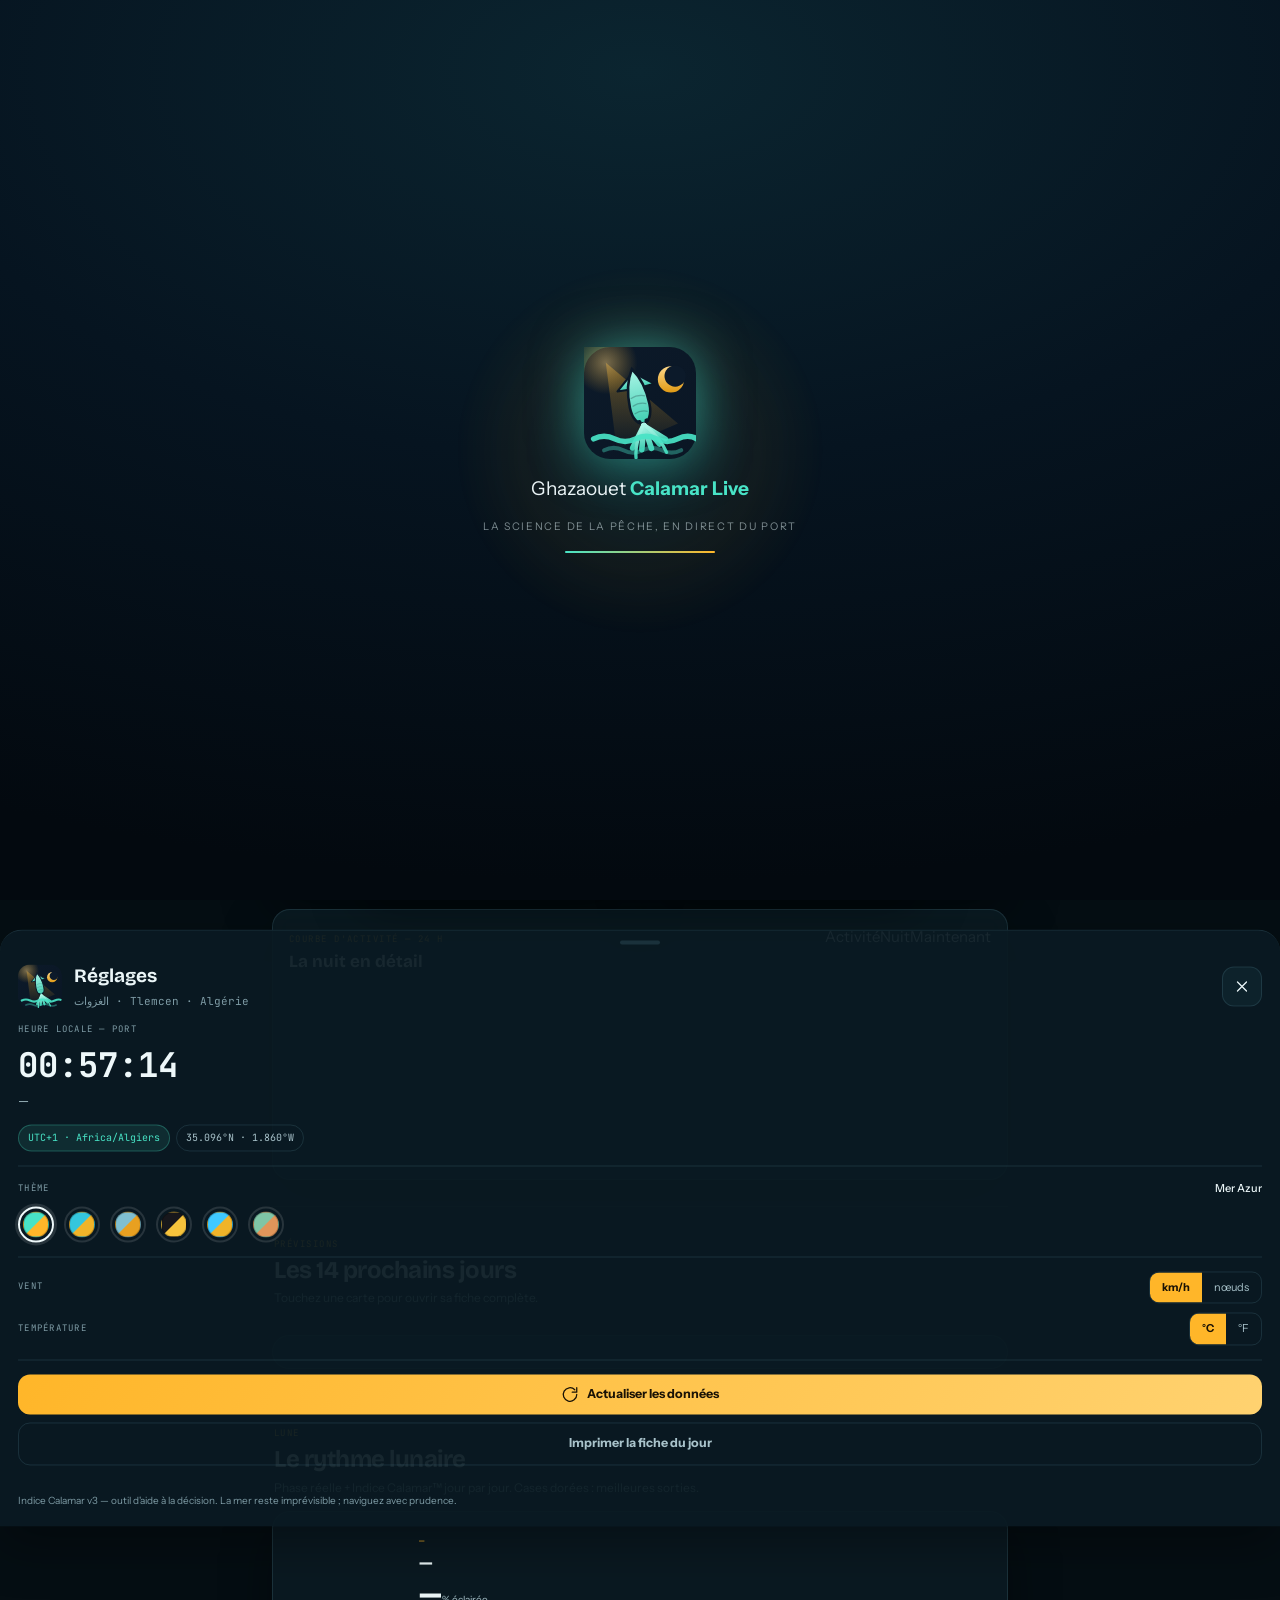
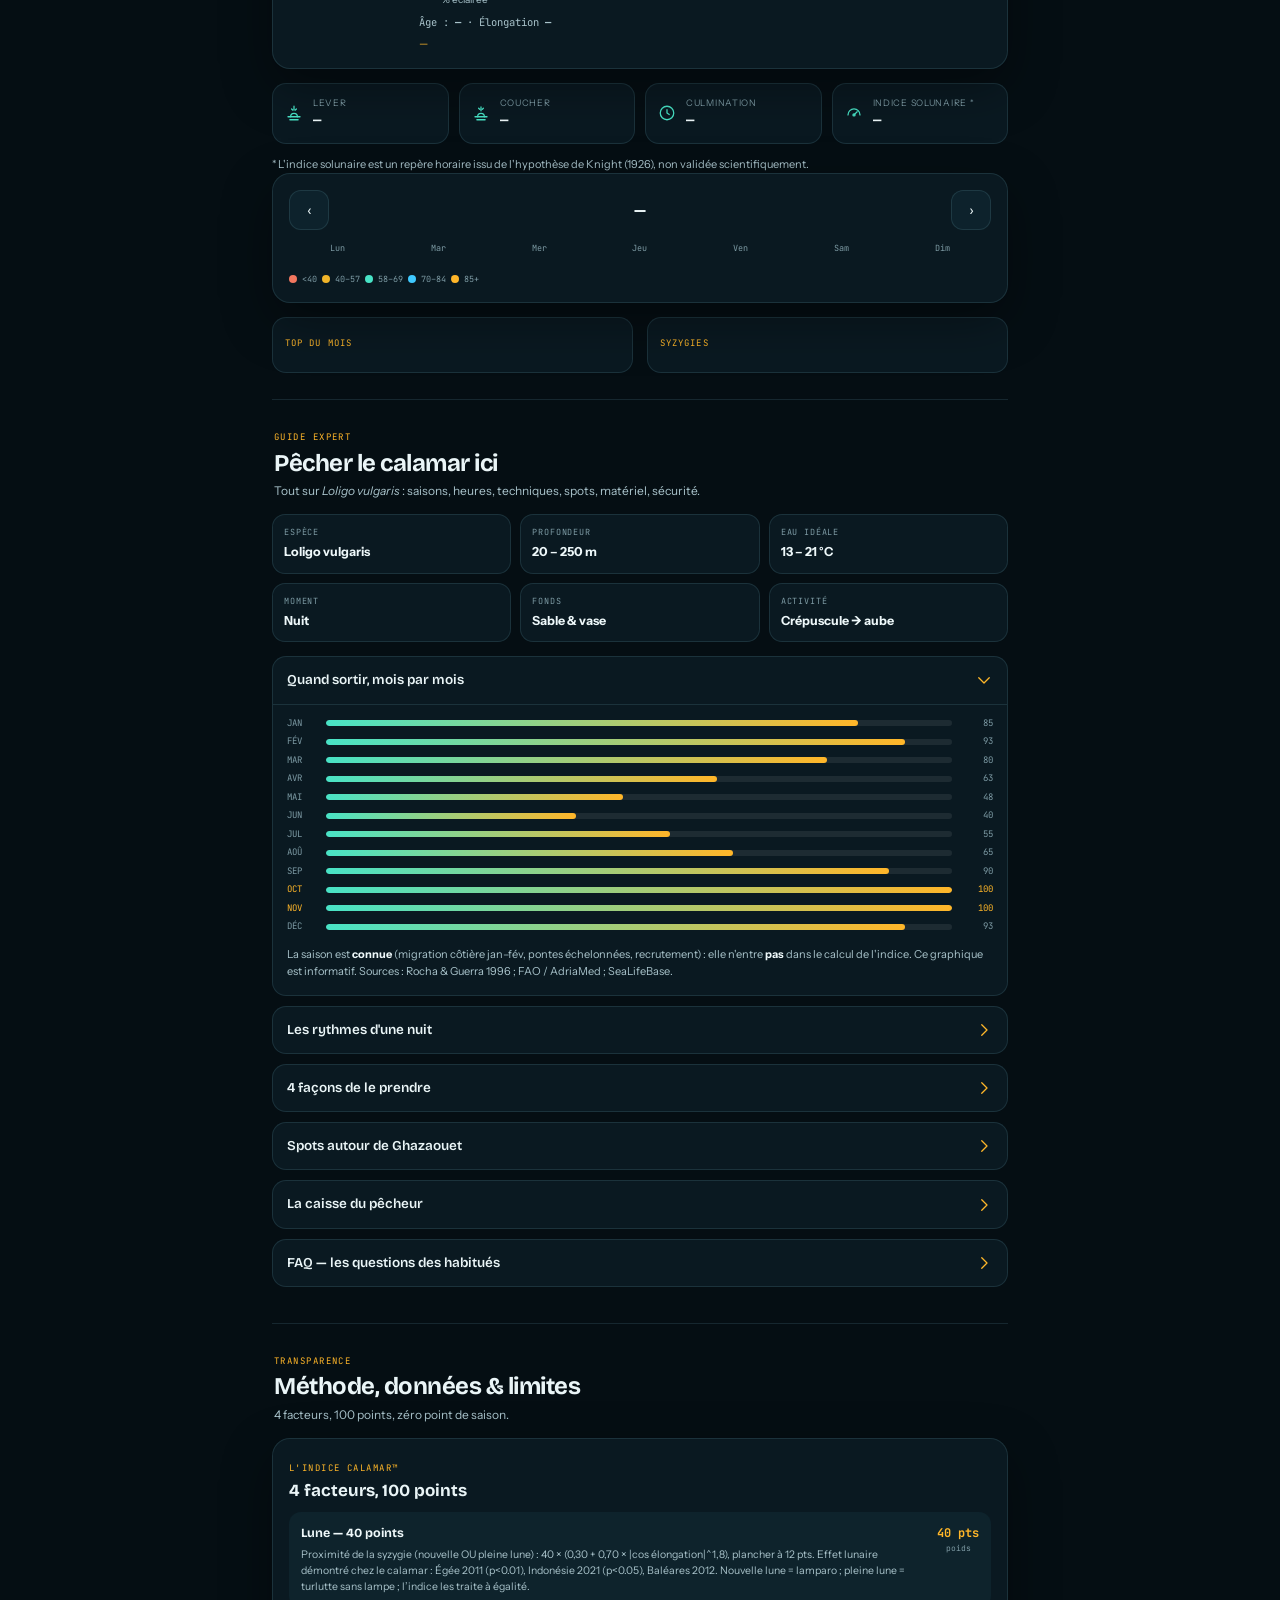
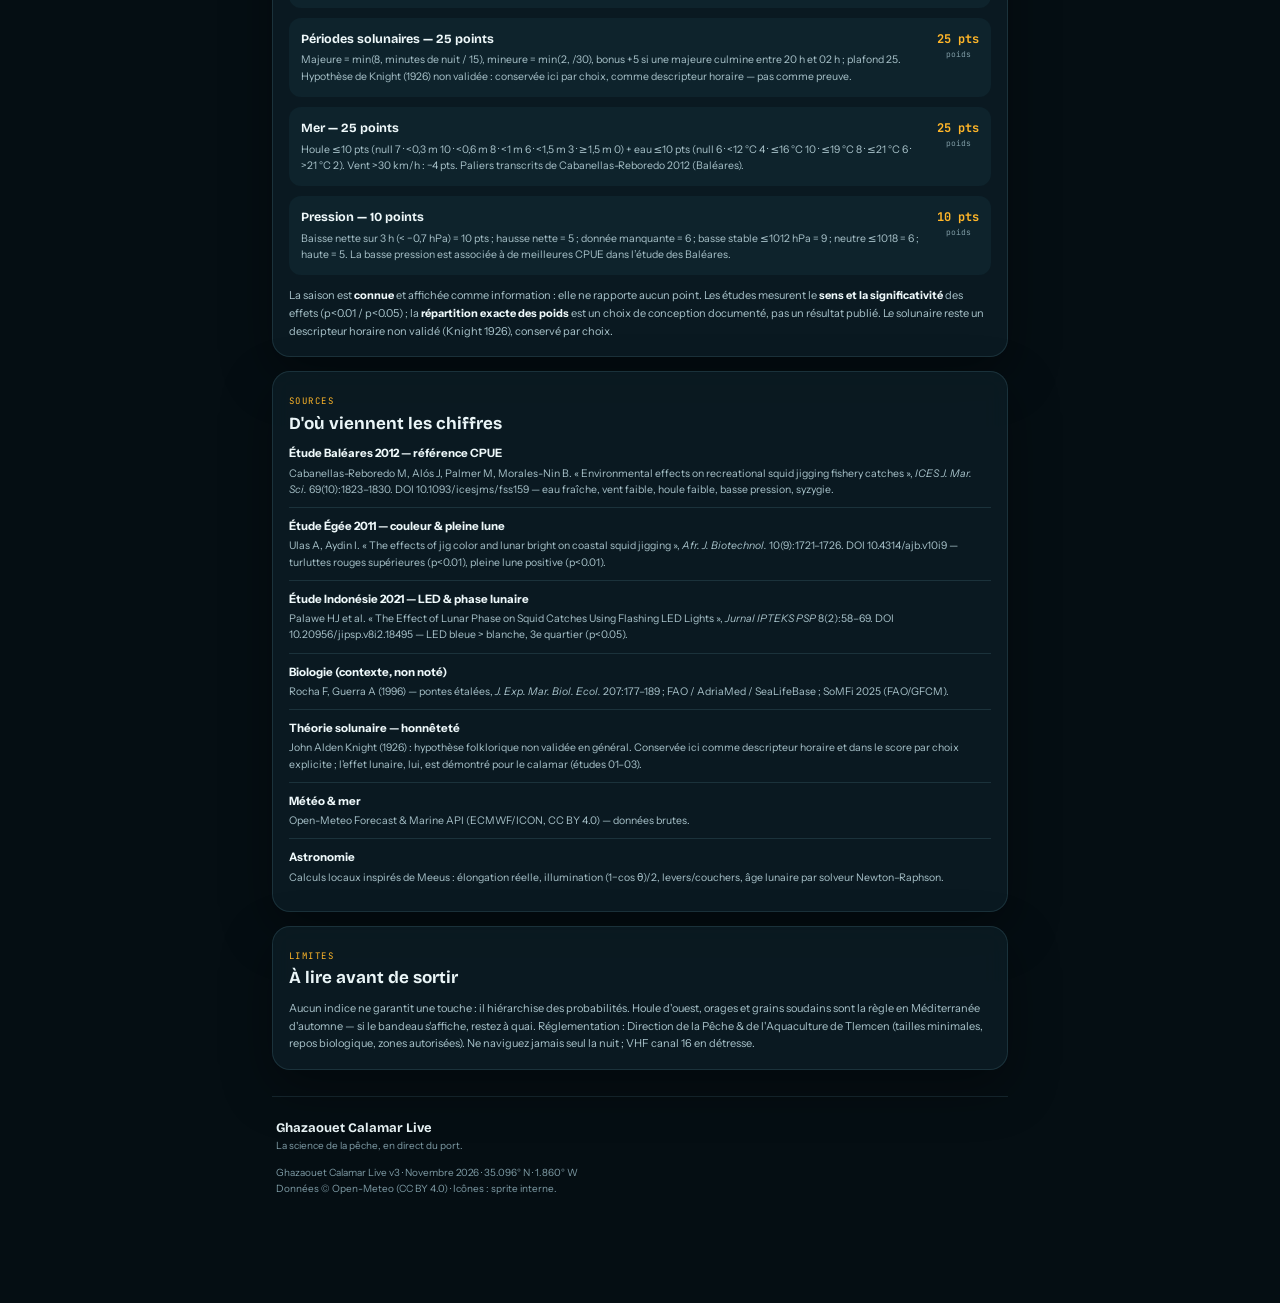
==== commit 1aa458b5: "Refonte v3 - indice 40/25/25/10 sans points saison" ====
--- a/ghazaouet-calamar-live.html
+++ b/ghazaouet-calamar-live.html
@@ -3,1322 +3,645 @@
 <head>
 <meta charset="UTF-8">
 <meta name="viewport" content="width=device-width, initial-scale=1.0, viewport-fit=cover">
-<title>Ghazaouet Calamar Live — Meilleurs jours &amp; heures pour pêcher à Ghazaouet (calamar, loup, dorade, sar)</title>
-<meta name="description" content="App pro en direct pour la pêche à Ghazaouet (Tlemcen, Algérie) : Indice pêche sur 100 pour le calamar, le loup bar, la dorade et le sar ; phases lunaires, périodes solunaires, météo et état de la mer temps réel, calendrier des meilleures journées.">
+<title>Ghazaouet Calamar Live — Meilleures heures pour pêcher le calamar à Ghazaouet</title>
+<meta name="description" content="Indice Calamar live à Ghazaouet (Tlemcen, Algérie) : lune, solunaire, mer et pression calculés à partir des études scientifiques sur Loligo vulgaris. Données Open-Meteo en direct.">
 <meta name="theme-color" content="#050E13">
 <meta name="author" content="Ghazaouet Calamar Live">
-<link rel="icon" href="data:image/svg+xml;utf8,%3Csvg%20xmlns%3D%22http%3A%2F%2Fwww.w3.org%2F2000%2Fsvg%22%20viewBox%3D%220%200%2064%2064%22%3E%0A%20%20%3C!--%20Lueur%20de%20Veille%20%E2%80%94%20encornet%20phosphore%20dans%20le%20faisceau%20sodium%2C%20lune%20d%27or%20--%3E%0A%20%20%3Cdefs%3E%0A%20%20%20%20%3ClinearGradient%20id%3D%22bg%22%20x1%3D%220%22%20y1%3D%220%22%20x2%3D%221%22%20y2%3D%221%22%3E%0A%20%20%20%20%20%20%3Cstop%20offset%3D%220%22%20stop-color%3D%22%230C1A2A%22%2F%3E%0A%20%20%20%20%20%20%3Cstop%20offset%3D%221%22%20stop-color%3D%22%230A1624%22%2F%3E%0A%20%20%20%20%3C%2FlinearGradient%3E%0A%20%20%20%20%3CradialGradient%20id%3D%22halo%22%20x1%3D%220%22%20y1%3D%220%22%20x2%3D%221%22%20y2%3D%221%22%3E%0A%20%20%20%20%20%20%3Cstop%20offset%3D%220%22%20stop-color%3D%22%23FFD278%22%20stop-opacity%3D%22.45%22%2F%3E%0A%20%20%20%20%20%20%3Cstop%20offset%3D%221%22%20stop-color%3D%22%23FFB629%22%20stop-opacity%3D%220%22%2F%3E%0A%20%20%20%20%3C%2FradialGradient%3E%0A%20%20%20%20%3ClinearGradient%20id%3D%22beamg%22%20x1%3D%220%22%20y1%3D%220%22%20x2%3D%220%22%20y2%3D%221%22%3E%0A%20%20%20%20%20%20%3Cstop%20offset%3D%220%22%20stop-color%3D%22%23FFB629%22%20stop-opacity%3D%22.36%22%2F%3E%0A%20%20%20%20%20%20%3Cstop%20offset%3D%221%22%20stop-color%3D%22%23FFB629%22%20stop-opacity%3D%220%22%2F%3E%0A%20%20%20%20%3C%2FlinearGradient%3E%0A%20%20%20%20%3ClinearGradient%20id%3D%22gold%22%20x1%3D%220%22%20y1%3D%220%22%20x2%3D%220%22%20y2%3D%221%22%3E%0A%20%20%20%20%20%20%3Cstop%20offset%3D%220%22%20stop-color%3D%22%23FFD98A%22%2F%3E%0A%20%20%20%20%20%20%3Cstop%20offset%3D%221%22%20stop-color%3D%22%23E09A14%22%2F%3E%0A%20%20%20%20%3C%2FlinearGradient%3E%0A%20%20%20%20%3ClinearGradient%20id%3D%22sea%22%20x1%3D%220%22%20y1%3D%220%22%20x2%3D%220%22%20y2%3D%221%22%3E%0A%20%20%20%20%20%20%3Cstop%20offset%3D%220%22%20stop-color%3D%22%23ACF6E7%22%2F%3E%0A%20%20%20%20%20%20%3Cstop%20offset%3D%221%22%20stop-color%3D%22%233FCDB2%22%2F%3E%0A%20%20%20%20%3C%2FlinearGradient%3E%0A%20%20%3C%2Fdefs%3E%0A%20%20%3Crect%20width%3D%2264%22%20height%3D%2264%22%20rx%3D%2215%22%20fill%3D%22url%28%23bg%29%22%2F%3E%0A%20%20%3C!--%20lune%20--%3E%0A%20%20%3Ccircle%20cx%3D%2249.7%22%20cy%3D%2218.5%22%20r%3D%227.5%22%20fill%3D%22url%28%23gold%29%22%2F%3E%0A%20%20%3Ccircle%20cx%3D%2252.1%22%20cy%3D%2216.6%22%20r%3D%226.1%22%20fill%3D%22%230C1A2A%22%2F%3E%0A%20%20%3C!--%20faisceau%20%2B%20lampe%20--%3E%0A%20%20%3Cpath%20d%3D%22M12.5%209%20L53.7%2043.7%20L18.7%2058.7%20Z%22%20fill%3D%22url%28%23beamg%29%22%2F%3E%0A%20%20%3Ccircle%20cx%3D%2212.5%22%20cy%3D%229%22%20r%3D%2218%22%20fill%3D%22url%28%23halo%29%22%2F%3E%0A%20%20%3C!--%20encornet%20--%3E%0A%20%20%3Cg%20transform%3D%22translate%2831.2%2030.7%29%20rotate%28-12%29%22%3E%0A%20%20%20%20%3Cpath%20d%3D%22M0.5%20-16%20L10.7%20-7.7%20L3.2%20-7.2%20Z%22%20fill%3D%22url%28%23sea%29%22%20stroke%3D%22url%28%23bg%29%22%20stroke-width%3D%221.2%22%20stroke-linejoin%3D%22round%22%2F%3E%0A%20%20%20%20%3Cpath%20d%3D%22M-0.5%20-16%20L-10.7%20-7.7%20L-3.2%20-7.2%20Z%22%20fill%3D%22url%28%23sea%29%22%20stroke%3D%22url%28%23bg%29%22%20stroke-width%3D%221.2%22%20stroke-linejoin%3D%22round%22%2F%3E%0A%20%20%20%20%3Cpath%20d%3D%22M0%20-18.5%20C3.7%20-13%205.7%20-6.5%205.7%203%20C5.7%209.7%203%2013.2%200%2013.2%20C-3%2013.2%20-5.7%209.7%20-5.7%203%20C-5.7%20-6.5%20-3.7%20-13%200%20-18.5%20Z%22%20fill%3D%22url%28%23sea%29%22%20stroke%3D%22url%28%23bg%29%22%20stroke-width%3D%221.5%22%2F%3E%0A%20%20%20%20%3Ccircle%20cx%3D%22-2.1%22%20cy%3D%2212%22%20r%3D%221.2%22%20fill%3D%22url%28%23bg%29%22%2F%3E%0A%20%20%20%20%3Ccircle%20cx%3D%222.1%22%20cy%3D%2212%22%20r%3D%221.2%22%20fill%3D%22url%28%23bg%29%22%2F%3E%0A%20%20%20%20%3Cg%20fill%3D%22none%22%20stroke%3D%22url%28%23sea%29%22%20stroke-linecap%3D%22round%22%3E%0A%20%20%20%20%20%20%3Cpath%20d%3D%22M0%2014.5%20L-9%2025.7%22%20stroke-width%3D%223.1%22%2F%3E%0A%20%20%20%20%20%20%3Cpath%20d%3D%22M0%2014.5%20L-4%2027.7%22%20stroke-width%3D%223.2%22%2F%3E%0A%20%20%20%20%20%20%3Cpath%20d%3D%22M0%2014.5%20L1.5%2028.2%22%20stroke-width%3D%223.2%22%2F%3E%0A%20%20%20%20%20%20%3Cpath%20d%3D%22M0%2014.5%20L6.5%2026.7%22%20stroke-width%3D%223.1%22%2F%3E%0A%20%20%20%20%20%20%3Cpath%20d%3D%22M0%2014.5%20L10.5%2024.5%22%20stroke-width%3D%222.9%22%2F%3E%0A%20%20%20%20%20%20%3Cpath%20d%3D%22M-1%2015%20Q-7.2%2023.7%20-8.2%2031.5%22%20stroke-width%3D%221.9%22%2F%3E%0A%20%20%20%20%20%20%3Cpath%20d%3D%22M1.2%2015.2%20Q8%2024.5%209.5%2032.2%22%20stroke-width%3D%221.9%22%2F%3E%0A%20%20%20%20%3C%2Fg%3E%0A%20%20%20%20%3Cpath%20d%3D%22M-4.2%20-2%20Q0%20-3.7%204.2%20-2M-4%202.5%20Q0%20.8%204%202.5M-3.8%207%20Q0%205.3%203.8%207%22%20fill%3D%22none%22%20stroke%3D%22rgba%2810%2C22%2C36%2C.25%29%22%20stroke-width%3D%22.7%22%2F%3E%0A%20%20%3C%2Fg%3E%0A%20%20%3C!--%20mer%20--%3E%0A%20%20%3Cpath%20d%3D%22M5.5%2052.5%20Q11.5%2049.5%2017.5%2052.5%20T29.5%2052.5%20T41.5%2052.5%20T53.5%2052.5%20T64.5%2052.5%22%20fill%3D%22none%22%20stroke%3D%22%2348E3C6%22%20stroke-opacity%3D%22.92%22%20stroke-width%3D%223.1%22%20stroke-linecap%3D%22round%22%2F%3E%0A%20%20%3Cpath%20d%3D%22M11.5%2059%20Q17%2056.2%2022.5%2059%20T33.5%2059%20T44.5%2059%20T55.5%2059%22%20fill%3D%22none%22%20stroke%3D%22%2348E3C6%22%20stroke-opacity%3D%22.38%22%20stroke-width%3D%222.4%22%20stroke-linecap%3D%22round%22%2F%3E%0A%3C%2Fsvg%3E%0A" type="image/svg+xml">
-<link rel="manifest" href="manifest.webmanifest">
+<link rel="icon" href="assets/icon.svg?v=20261119a" type="image/svg+xml">
 <link rel="preconnect" href="https://fonts.googleapis.com">
 <link rel="preconnect" href="https://fonts.gstatic.com" crossorigin>
-<link href="https://fonts.googleapis.com/css2?family=Bricolage+Grotesque:opsz,wght@12..96,600..800&family=Instrument+Sans:wght@400;500;600;700&family=JetBrains+Mono:wght@400;500;600;700&display=swap" rel="stylesheet">
+<link href="https://fonts.googleapis.com/css2?family=Bricolage+Grotesque:opsz,wght@12..96,600..800&family=Instrument+Sans:wght@400;500;600;700&family=JetBrains+Mono:wght@400;500;700&display=swap" rel="stylesheet">
 <style>
 /* ============================================================
-   GHAZAOUET CALAMAR LIVE — v3 « Story verticale »
-   Lueur de Veille — mer d'encre, phosphore, lampes sodium du port
+   INDICE CALAMAR v3 — Styles
+   Mobile-first · 6 thèmes · splash 3 s · dock · bottom-sheet
    ============================================================ */
+
 :root{
-  --bg0:#041018;
-  --bg1:#071726;
-  --bg2:#0B2032;
-  --panel:rgba(9,26,40,.68);
-  --panel-solid:#0A1E30;
-  --panel-2:#0F2638;
-  --line:rgba(154,222,255,.13);
-  --line-strong:rgba(154,222,255,.27);
-  --text:#F2EDE2;   /* chair — jamais de blanc pur, comme la lune sur la mer */
-  --muted:#9DB3BE;
-  --muted-2:#6E8794;
-  --gold:#FFB629;   /* lanterne sodium du pont */
-  --gold-2:#FFD98A;
-  --gold-deep:#C28007;
-  --gold-rgb:255,182,41;
-  --gold-hi:#FFE9B8;
-  --gold-low:#E09A14;
-  --btn-fg:#3A2504;
-  --sea:#45E6C8;    /* phosphore de méduse */
-  --sea-2:#A8F5E4;
-  --green:#5BE394;
-  --sea-rgb:69,230,200;
-  --sea-low:#0B5F55;
-  --red:#FF5E5B;    /* fosse / alerte */
-  --amber:#FFC247;
-  --side-g1:#081A28;
-  --side-g2:#030B12;
-  --topbar-bg:rgba(4,14,22,.75);
-  --overlay-bg:rgba(2,8,14,.62);
-  --legend-grad:linear-gradient(90deg,#42210F,#A34A17,#E08A14,#FFB629,#FFD98A,#FFE9B8);
-  --strong:#FFF8EC;         /* valeurs mises en exergue */
-  --subtle:rgba(255,255,255,.04);  /* fonds de blocs légers */
-  --subtle2:rgba(255,255,255,.025);
-  --track:rgba(255,255,255,.08);    /* barres de progression */
-  --tick:rgba(255,255,255,.25);     /* graduations canvas */
-  --needle:#F5F0E4;                 /* aiguille jauge */
-  /* Paliers de l'indice (sortie GCLEngine.scoreColor → var) */
-  --band-low:#FF8F70; --band-mid:#FFD27A; --band-good:#8DE8B4;
-  --band-great:#57EAD0; --band-epic:#FFD98A;
-  --radius:18px;
-  --radius-sm:12px;
-  --shadow:0 24px 60px rgba(0,0,0,.45);
-  --font-display:'Bricolage Grotesque','Fraunces',Georgia,serif;
-  --font-ui:'Instrument Sans',Inter,system-ui,-apple-system,Segoe UI,Roboto,sans-serif;
-  --font-mono:'JetBrains Mono',ui-monospace,Consolas,monospace;
-  --topbar-h:56px;
-  --dock-h:62px;
-}
-html[data-theme="azur"]{
-  /* Lueur de Veille — nuit du port de novembre, lampe allumée */
-  --bg0:#050E13; --bg1:#091A28; --bg2:#0F2A3D;
-  --panel:rgba(10,28,42,.68); --panel-solid:#0A1C2B; --panel-2:#102838;
-  --line:rgba(140,220,255,.14); --line-strong:rgba(140,220,255,.3);
-  --text:#F1ECE0; --muted:#9CADC0; --muted-2:#688292;
-  --gold:#FFB629; --gold-2:#FFD98A; --gold-deep:#C28007;
-  --gold-rgb:255,182,41; --gold-hi:#FFE9B8; --gold-low:#E09A14; --btn-fg:#3A2504;
-  --sea:#48E3C6; --sea-2:#ACF6E7; --sea-rgb:72,227,198; --sea-low:#0C605A;
-  --green:#5BE394;
-  --red:#FF5E5B;
-  --side-g1:#0A1E2E; --side-g2:#040C13;
-  --topbar-bg:rgba(5,14,19,.78); --overlay-bg:rgba(1,7,11,.64);
-  --legend-grad:linear-gradient(90deg,#3C2010,#9C4716,#D98713,#FFB629,#FFD98A,#FFE9B8);
-  --strong:#FFF9ED;
-}
-html[data-theme="nuit"]{
-  /* Nuit Noire — noir pur OLED, contrastes maximaux, lisible en plein soleil */
-  --bg0:#000000; --bg1:#040406; --bg2:#0a0b0e;
-  --panel:rgba(12,12,16,.8); --panel-solid:#0a0a0e; --panel-2:#111218;
-  --line:rgba(255,255,255,.16); --line-strong:rgba(255,255,255,.32);
-  --text:#f2f2f4; --muted:#9a9aa4; --muted-2:#666670;
-  --gold:#f6c33c; --gold-2:#ffe082; --gold-deep:#b97f10;
-  --gold-rgb:246,195,60; --gold-hi:#ffe9a8; --gold-low:#d9a117;
-  --sea:#35d0e8; --sea-2:#9defff; --sea-rgb:53,208,232; --sea-low:#155e75;
-  --side-g1:#0c0c10; --side-g2:#000000;
-  --topbar-bg:rgba(0,0,0,.82); --overlay-bg:rgba(0,0,0,.7);
-  --legend-grad:linear-gradient(90deg,#2a2020,#54200f,#963d12,#c98a12,#f6c33c,#ffe9a8);
-}
-html[data-theme="phare"]{
-  /* Phare Bleu — ardoise instrument, cyan dominant */
-  --bg0:#0a1220; --bg1:#0e1a30; --bg2:#132340;
-  --panel:rgba(19,35,64,.66); --panel-solid:#132340; --panel-2:#182c4e;
-  --line:rgba(145,185,255,.15); --line-strong:rgba(145,185,255,.3);
-  --text:#e9f1ff; --muted:#93aecb; --muted-2:#61809f;
-  --gold:#f0b429; --gold-2:#ffd970; --gold-deep:#b97f10;
-  --gold-rgb:240,180,41; --gold-hi:#ffe9a8; --gold-low:#d9a117;
-  --sea:#3fc9ff; --sea-2:#a4e3ff; --sea-rgb:63,201,255; --sea-low:#0e5d82;
-  --side-g1:#132946; --side-g2:#080f1c;
-  --topbar-bg:rgba(8,15,28,.78); --overlay-bg:rgba(4,8,16,.62);
-  --legend-grad:linear-gradient(90deg,#1e2c44,#274063,#2f5a86,#c98a12,#f0b429,#ffe9a8);
-}
-html[data-theme="terre"]{
-  /* Terre & Sel — pierre sèche algérienne, accents lagune */
-  --bg0:#160f07; --bg1:#1f170d; --bg2:#2a2012;
-  --panel:rgba(42,32,18,.66); --panel-solid:#241a0e; --panel-2:#2e2214;
-  --line:rgba(226,196,148,.15); --line-strong:rgba(226,196,148,.3);
-  --text:#f4ecdd; --muted:#bdab8c; --muted-2:#86775a;
-  --gold:#f0b429; --gold-2:#ffd970; --gold-deep:#b97f10;
-  --gold-rgb:240,180,41; --gold-hi:#ffe9a8; --gold-low:#d9a117;
-  --sea:#7fc5a6; --sea-2:#b8e8d2; --sea-rgb:127,197,166; --sea-low:#2e6f57;
-  --side-g1:#2a1d0e; --side-g2:#120b05;
-  --topbar-bg:rgba(18,11,5,.78); --overlay-bg:rgba(10,6,2,.62);
-  --legend-grad:linear-gradient(90deg,#33261a,#5c3c1e,#965c22,#c98a12,#f0b429,#ffe9a8);
-  --strong:#fffaf0;
-}
-html[data-theme="clair"]{
-  /* Jour Mer — lumière du jour, lisible en plein soleil au bord de l'eau */
-  --bg0:#e4edf1; --bg1:#d3e2e9; --bg2:#ffffff;
-  --panel:rgba(255,255,255,.82); --panel-solid:#ffffff; --panel-2:#f4f8fa;
-  --line:rgba(18,58,78,.13); --line-strong:rgba(18,58,78,.26);
-  --text:#16323e; --muted:#4d6b78; --muted-2:#75909c;
-  --gold:#e39a12; --gold-2:#8a5c06; --gold-deep:#b87f0a;
-  --gold-rgb:214,130,14; --gold-hi:#a86d0e; --gold-low:#c98a12; --btn-fg:#3d2a00;
-  --sea:#0e8aa6; --sea-2:#03607a; --sea-rgb:14,138,166; --sea-low:#064a5e;
-  --green:#199a55;
-  --red:#d34a26; --amber:#b97f10;
-  --side-g1:#ffffff; --side-g2:#edf3f6;
-  --topbar-bg:rgba(255,255,255,.85); --overlay-bg:rgba(20,40,50,.35);
-  --legend-grad:linear-gradient(90deg,#bcd8e0,#7fbfd0,#3d9db8,#c9a03e,#e8a020,#8a5c06);
-  --strong:#0e242e;
-  --subtle:rgba(18,58,78,.05);
-  --subtle2:rgba(18,58,78,.035);
-  --track:rgba(18,58,78,.09);
-  --tick:rgba(18,58,78,.4);
-  --needle:#13303c;
-  --shadow:0 18px 44px rgba(28,62,78,.14);
-  /* Paliers — versions sombres lisibles sur fond clair */
-  --band-low:#a8401e; --band-mid:#8a5c06; --band-good:#0e7140;
-  --band-great:#04707f; --band-epic:#b8860b;
-}
-/* Ajustements ciblés du thème clair (textes teintés pensés pour fond sombre) */
-html[data-theme="clair"] .chip-red, html[data-theme="clair"] .rating-pill[data-level="low"]{color:#a03d20;border-color:rgba(211,74,38,.45);background:rgba(211,74,38,.07)}
-html[data-theme="clair"] .rating-pill[data-level="mid"]{color:#8a5c06;border-color:rgba(214,130,14,.4);background:rgba(214,130,14,.08)}
-html[data-theme="clair"] .rating-pill[data-level="good"]{color:#0e7140;border-color:rgba(25,154,85,.4);background:rgba(25,154,85,.07)}
-html[data-theme="clair"] .rating-pill[data-level="great"]{color:#056a86;border-color:rgba(14,138,166,.45);background:rgba(14,138,166,.08)}
-html[data-theme="clair"] .sol-tag-night{color:#2f4db0;background:rgba(110,130,255,.12);border-color:rgba(110,130,255,.4)}
-html[data-theme="clair"] .live-pill{color:#a03d20;border-color:rgba(211,74,38,.4);background:rgba(211,74,38,.05)}
-html[data-theme="clair"] .live-pill span#lastUpdate{color:#a03d20}
-html[data-theme="clair"] .alert-strip{color:#8e2f14}
-html[data-theme="clair"] .safety-box strong{color:#a03d20}
-html[data-theme="clair"] .safety-box ul{color:#7a4a3a}
-html[data-theme="clair"] .warn-box ul{color:#6e551c}
-html[data-theme="clair"] .f-window em{color:#4d6b78}
-html[data-theme="clair"] .tp-btn{border-color:rgba(18,58,78,.25)}
-html[data-theme="clair"] .tp-btn.is-on{border-color:#13303c;box-shadow:0 0 0 3px rgba(18,58,78,.14)}
-html[data-theme="clair"] .tp-btn[data-theme-set="nuit"] i{border-color:rgba(0,0,0,.35)}
-html[data-theme="clair"] .btn-ghost{background:rgba(18,58,78,.05)}
-html[data-theme="clair"] body::before{opacity:.3}
-html[data-theme="clair"] .sidebar-overlay{backdrop-filter:blur(2px)}
-
-*{box-sizing:border-box;margin:0;padding:0}
-html{scroll-behavior:smooth}
-body{
-  font-family:var(--font-ui);
-  background:
-    radial-gradient(1200px 800px at 85% -10%, rgba(var(--sea-rgb),.14), transparent 55%),
-    radial-gradient(900px 700px at -10% 110%, rgba(var(--gold-rgb),.10), transparent 55%),
-    linear-gradient(180deg,var(--bg1),var(--bg0) 60%);
-  color:var(--text);
-  min-height:100vh;
-  -webkit-font-smoothing:antialiased;
-  overflow-x:hidden;
-}
-body::before{
-  content:""; position:fixed; inset:0; pointer-events:none; z-index:0; opacity:.5;
-  background-image:url("data:image/svg+xml,%3Csvg xmlns='http://www.w3.org/2000/svg' width='240' height='240'%3E%3Cfilter id='n'%3E%3CfeTurbulence type='fractalNoise' baseFrequency='0.9' numOctaves='2' stitchTiles='stitch'/%3E%3CfeColorMatrix type='saturate' values='0'/%3E%3C/filter%3E%3Crect width='240' height='240' filter='url(%23n)' opacity='0.05'/%3E%3C/svg%3E");
-}
-.ic{width:20px;height:20px;fill:none;stroke:currentColor;stroke-width:1.8;stroke-linecap:round;stroke-linejoin:round;flex:none}
-.ic-xs{width:14px;height:14px;stroke-width:2}
-.ic-sea{color:var(--sea)}
+  color-scheme:dark;
+  --bg:#050e13; --bg-2:#0a1a22; --surface:rgba(13,31,40,.72); --surface-2:rgba(18,42,53,.6);
+  --line:rgba(120,190,205,.15); --text:#eaf5f7; --muted:#a9c3cb; --muted-2:#7e9ba5;
+  --strong:#eef8fa; --gold:#ffb629; --aqua:#48e3c6; --sea:#3fc9ff;
+  --band-low:#f2775f; --band-mid:#f0b429; --band-good:#48e3c6; --band-great:#3fc9ff; --band-epic:#ffb629;
+  --shadow:0 18px 50px rgba(0,0,0,.35); --radius:18px;
+  --font-display:'Bricolage Grotesque',system-ui,sans-serif;
+  --font-body:'Instrument Sans',system-ui,sans-serif;
+  --font-mono:'JetBrains Mono',ui-monospace,monospace;
+  --topbar-h:64px; --dock-h:70px;
+}
+:root[data-theme="abyssal"]{--bg:#050e1a;--bg-2:#0a1526;--sea:#34c6dd}
+:root[data-theme="clair"]{color-scheme:light;--bg:#dbe7ed;--bg-2:#eef5f8;--surface:rgba(255,255,255,.86);--surface-2:rgba(255,255,255,.7);--line:rgba(18,58,78,.18);--text:#10303d;--muted:#466672;--muted-2:#6b8791;--strong:#0a2430;--shadow:0 14px 36px rgba(18,58,78,.12)}
+:root[data-theme="nuit"]{--bg:#000;--bg-2:#080808;--surface:rgba(14,14,16,.8);--surface-2:rgba(22,22,24,.7);--line:rgba(255,255,255,.1);--gold:#f6c33c}
+:root[data-theme="phare"]{--bg:#0a1220;--bg-2:#102038;--sea:#3fc9ff;--aqua:#5ed6ff}
+:root[data-theme="terre"]{--bg:#160f07;--bg-2:#241a0f;--surface:rgba(40,28,16,.75);--line:rgba(220,180,130,.16);--aqua:#7fc5a6;--gold:#e0955a}
+
+*,*::before,*::after{box-sizing:border-box}
+html{-webkit-tap-highlight-color:transparent;-webkit-text-size-adjust:100%;scroll-behavior:smooth;scroll-padding-top:calc(var(--topbar-h) + 12px)}
+@media (pointer:fine){html{overscroll-behavior:none}}
+.sr-only{position:absolute;width:1px;height:1px;padding:0;margin:-1px;overflow:hidden;clip:rect(0,0,0,0);white-space:nowrap;border:0}
+.skip-link{position:fixed;top:-60px;left:12px;z-index:200;padding:10px 14px;border-radius:10px;background:var(--gold);color:#1a1205;font-weight:700;font-size:12px;transition:top .18s}
+.skip-link:focus-visible{top:calc(8px + env(safe-area-inset-top,0px))}
+body{margin:0;min-height:100dvh;background:var(--bg);color:var(--text);font-family:var(--font-body);font-size:15px;line-height:1.5;overflow-x:hidden}
+body::before{content:"";position:fixed;inset:0;pointer-events:none;z-index:0;opacity:.32;background:radial-gradient(90% 60% at 50% -10%,rgba(72,227,198,.12),transparent 70%),linear-gradient(180deg,transparent 55%,rgba(63,201,255,.05))}
+button,a,[role="button"],.chip{touch-action:manipulation;user-select:none;-webkit-user-select:none;-webkit-touch-callout:none}
+button{font:inherit;color:inherit;cursor:pointer}
+a{color:inherit}
+canvas{display:block;max-width:100%}
+img{max-width:100%}
+.sprite{position:absolute;width:0;height:0;overflow:hidden}
+.ic{width:18px;height:18px;fill:none;stroke:currentColor;stroke-width:1.7;stroke-linecap:round;stroke-linejoin:round;flex:none}
 .ic-gold{color:var(--gold)}
-.is-hidden{display:none !important}
-:focus-visible{outline:2px solid var(--gold);outline-offset:3px;border-radius:4px}
-button{font-family:inherit;cursor:pointer;-webkit-tap-highlight-color:transparent}
-a{-webkit-tap-highlight-color:transparent}
-
-/* ═══════════ TOPBAR (fine, stripline) ═══════════ */
-.topbar{
-  position:fixed;top:0;left:0;right:0;height:var(--topbar-h);z-index:30;
-  display:flex;align-items:center;gap:10px;padding:0 14px;
-  background:var(--topbar-bg);backdrop-filter:blur(14px);
-  border-bottom:1px solid var(--line);
-}
-.topbar-loc{display:flex;align-items:center;gap:10px;min-width:0}
-.topbar-loc .ic{width:22px;height:22px;color:var(--gold)}
-.topbar-loc-text{display:flex;flex-direction:column;min-width:0}
-.topbar-loc-text strong{font-size:12.5px;letter-spacing:.02em;white-space:nowrap;overflow:hidden;text-overflow:ellipsis}
-.topbar-loc-text span{font-family:var(--font-mono);font-size:9.5px;color:var(--muted);white-space:nowrap;overflow:hidden;text-overflow:ellipsis}
-.topbar-right{margin-left:auto;display:flex;align-items:center;gap:8px}
-.live-pill{display:flex;align-items:center;gap:7px;font-family:var(--font-mono);font-size:9.5px;letter-spacing:.12em;color:#ffb0a0;padding:7px 11px;border:1px solid rgba(255,90,60,.35);border-radius:999px;background:rgba(255,90,60,.07);white-space:nowrap}
-.live-pill-sep{color:rgba(255,255,255,.25)}
-.live-pill span#lastUpdate{color:#ffd0c4;letter-spacing:.05em}
-.icon-btn{display:inline-flex;align-items:center;justify-content:center;width:38px;height:38px;border-radius:11px;border:1px solid var(--line-strong);background:var(--subtle);color:var(--text);transition:all .15s;flex:none}
-.icon-btn:hover{border-color:var(--gold);color:var(--gold-2)}
+:root[data-theme="clair"] .ic{stroke-width:1.8}
+
+/* ═══════════ SPLASH ═══════════ */
+.splash{position:fixed;inset:0;z-index:100;display:flex;flex-direction:column;align-items:center;justify-content:center;gap:16px;
+  background:radial-gradient(120% 90% at 50% 8%,#0b2530 0%,#061420 48%,#03090f 100%);
+  opacity:1;transition:opacity .5s ease}
+.splash.is-done{opacity:0;pointer-events:none}
+body.splash-on{overflow:hidden}
+.splash-glow{position:absolute;width:340px;height:340px;border-radius:50%;filter:blur(6px);
+  background:radial-gradient(circle,rgba(72,227,198,.16),rgba(255,182,41,.07) 42%,transparent 70%);
+  animation:splash-glow 3s ease-in-out both}
+.splash-logo{width:112px;height:112px;position:relative;filter:drop-shadow(0 0 26px rgba(72,227,198,.55));
+  animation:splash-pop .85s cubic-bezier(.2,1.35,.4,1) both}
+.splash-name{position:relative;font-size:19px;color:#eaf4f6;opacity:0;animation:splash-up .6s ease .55s forwards}
+.splash-name strong{font-weight:750;color:#48e3c6}
+.splash-tag{position:relative;font-size:10.5px;letter-spacing:.16em;text-transform:uppercase;color:rgba(220,238,242,.55);opacity:0;animation:splash-up .6s ease .85s forwards}
+.splash-bar{position:relative;width:150px;height:2px;border-radius:2px;background:rgba(255,255,255,.1);overflow:hidden;opacity:0;animation:splash-up .5s ease 1s forwards}
+.splash-bar i{display:block;height:100%;transform-origin:left;transform:scaleX(0);background:linear-gradient(90deg,#48e3c6,#ffb629);animation:splash-fill 2.3s cubic-bezier(.3,.1,.3,1) .55s forwards}
+@keyframes splash-pop{0%{transform:scale(.55) rotate(-9deg);opacity:0}60%{transform:scale(1.07) rotate(2deg);opacity:1}100%{transform:scale(1)}}
+@keyframes splash-glow{0%{opacity:0;transform:scale(.5)}35%{opacity:1}70%{opacity:.55}100%{opacity:.75;transform:scale(1.12)}}
+@keyframes splash-up{from{opacity:0;transform:translateY(10px)}to{opacity:1;transform:translateY(0)}}
+@keyframes splash-fill{to{transform:scaleX(1)}}
+@media (prefers-reduced-motion:reduce){.splash{display:none}body.splash-on{overflow:auto}}
+
+/* ═══════════ TOPBAR / FEUILLE ═══════════ */
+.topbar{position:fixed;top:0;left:0;right:0;height:var(--topbar-h);z-index:30;display:flex;align-items:center;gap:10px;padding:8px 12px;
+  padding-top:calc(8px + env(safe-area-inset-top,0px));background:color-mix(in srgb,var(--bg) 84%,transparent);backdrop-filter:blur(16px);border-bottom:1px solid var(--line)}
+.icon-btn{width:40px;height:40px;flex:none;display:grid;place-items:center;border-radius:12px;border:1px solid var(--line);background:var(--surface-2);color:var(--text)}
 .icon-btn:active{transform:scale(.94)}
-.icon-btn.is-spinning .ic{animation:spin 1s linear infinite}
-@keyframes spin{to{transform:rotate(360deg)}}
-.live-dot{width:9px;height:9px;border-radius:50%;background:#ff5a3c;box-shadow:0 0 0 0 rgba(255,90,60,.7);animation:pulse 1.6s infinite;flex:none}
-@keyframes pulse{0%{box-shadow:0 0 0 0 rgba(255,90,60,.55)}70%{box-shadow:0 0 0 9px rgba(255,90,60,0)}100%{box-shadow:0 0 0 0 rgba(255,90,60,0)}}
-
-/* ═══════════ FEUILLE RÉGLAGES (bottom-sheet) ═══════════ */
-.sidebar{
-  position:fixed;left:0;right:0;bottom:0;z-index:60;
-  max-height:min(86vh,640px);overflow-y:auto;overscroll-behavior:contain;
-  display:flex;flex-direction:column;gap:16px;
-  padding:10px 20px calc(18px + env(safe-area-inset-bottom));
-  background:linear-gradient(178deg,var(--side-g1) 0%,var(--side-g2) 100%);
-  border:1px solid var(--line-strong);border-bottom:0;border-radius:22px 22px 0 0;
-  transform:translateY(104%);transition:transform .34s cubic-bezier(.32,.72,.28,1);
-  box-shadow:var(--shadow);
-}
-.sidebar.is-open{transform:none}
-.sheet-grab{display:flex;justify-content:center;padding:4px 0 2px}
-.sheet-grab i{width:44px;height:4px;border-radius:99px;background:var(--line-strong)}
-.sheet-head{display:flex;gap:12px;align-items:center;padding-bottom:12px;border-bottom:1px solid var(--line)}
-.sheet-logo{width:44px;height:44px;border-radius:12px;filter:drop-shadow(0 6px 14px rgba(0,0,0,.5))}
-.sheet-title{font-family:var(--font-display);font-weight:600;font-size:19px;color:var(--strong);line-height:1.1}
-.sheet-sub{font-size:10.5px;color:var(--muted);font-style:italic;margin-top:2px}
+.brand{display:flex;align-items:center;gap:9px;min-width:0;flex:1}
+.brand-anchor{width:22px;height:22px;color:var(--gold)}
+.brand div{display:flex;flex-direction:column;min-width:0}
+.brand strong{font-family:var(--font-display);font-size:14px;line-height:1.1;white-space:nowrap;overflow:hidden;text-overflow:ellipsis}
+.brand span{font-size:10px;color:var(--muted-2);white-space:nowrap;overflow:hidden;text-overflow:ellipsis}
+.live-pill{display:flex;align-items:center;gap:5px;font-family:var(--font-mono);font-size:9px;letter-spacing:.08em;color:var(--muted);padding:7px 9px;border-radius:999px;border:1px solid var(--line);white-space:nowrap}
+.live-dot{width:7px;height:7px;border-radius:50%;background:#ff6363;box-shadow:0 0 0 4px rgba(255,99,99,.14);animation:blink 2s infinite}
+.live-sep{opacity:.4}
+@keyframes blink{50%{opacity:.45}}
+.overlay{position:fixed;inset:0;background:rgba(0,0,0,.45);backdrop-filter:blur(3px);z-index:54;opacity:0;pointer-events:none;transition:opacity .25s}
+.overlay.is-on{opacity:1;pointer-events:auto}
+.sheet{position:fixed;left:0;right:0;bottom:0;z-index:55;max-height:88dvh;overflow-y:auto;overscroll-behavior:contain;
+  display:flex;flex-direction:column;gap:14px;padding:10px 18px calc(18px + env(safe-area-inset-bottom,0px));
+  background:color-mix(in srgb,var(--bg-2) 94%,transparent);border-top:1px solid var(--line);border-radius:22px 22px 0 0;
+  transform:translateY(105%);transition:transform .32s cubic-bezier(.2,.8,.2,1);box-shadow:var(--shadow)}
+.sheet.is-open{transform:translateY(0)}
+.sheet-grab{width:40px;height:4px;border-radius:4px;background:var(--line);margin:0 auto 4px}
+.sheet-head{display:flex;align-items:center;gap:12px}
+.sheet-logo{width:44px;height:44px;border-radius:12px}
+.sheet-head h2{margin:0;font-family:var(--font-display);font-size:19px}
+.sheet-head p{margin:2px 0 0;font-size:11px;color:var(--muted-2);font-family:var(--font-mono)}
+.sheet-close{margin-left:auto}
 .sheet-block{display:flex;flex-direction:column;gap:9px;padding-bottom:14px;border-bottom:1px solid var(--line)}
 .sheet-block:last-of-type{border-bottom:0}
-.side-clock-head{display:flex;align-items:center;gap:8px;font-family:var(--font-mono);font-size:9px;letter-spacing:.14em;text-transform:uppercase;color:var(--sea-2)}
-.side-clock-time{font-family:var(--font-mono);font-weight:700;font-size:36px;letter-spacing:.04em;color:var(--strong);margin:4px 0 2px;font-variant-numeric:tabular-nums}
-.side-clock-date{font-size:12.5px;color:var(--muted);text-transform:capitalize}
-.side-clock-meta{display:flex;gap:6px;flex-wrap:wrap;margin-top:8px}
-.sheet-ghost{width:100%;justify-content:center}
-.sheet-foot{font-size:10px;color:var(--muted-2);line-height:1.5;padding-top:4px}
-
-.sidebar-overlay{position:fixed;inset:0;background:var(--overlay-bg);backdrop-filter:blur(3px);z-index:55;opacity:0;pointer-events:none;transition:opacity .25s}
-.sidebar-overlay.is-on{opacity:1;pointer-events:auto}
-
-/* ═══════════ SÉLECTEUR DE THÈME ═══════════ */
 .tp-head{display:flex;align-items:center;justify-content:space-between;gap:8px}
 .tp-label{font-family:var(--font-mono);font-size:9px;letter-spacing:.14em;text-transform:uppercase;color:var(--muted-2)}
 .tp-name{font-size:11px;color:var(--text);font-weight:500}
+.side-clock{font-family:var(--font-mono);font-size:34px;font-weight:700;color:var(--strong);line-height:1.1;font-variant-numeric:tabular-nums}
+.side-date{font-size:12.5px;color:var(--muted);text-transform:capitalize}
+.side-clock-meta{display:flex;gap:6px;flex-wrap:wrap;margin-top:4px}
 .tp-row{display:flex;gap:10px}
-.tp-btn{width:36px;height:36px;border-radius:50%;border:2px solid rgba(255,255,255,.12);background:transparent;cursor:pointer;padding:0;position:relative;flex:none;transition:transform .15s,border-color .15s,box-shadow .15s}
-.tp-btn:hover{transform:scale(1.1)}
-.tp-btn.is-on{border-color:var(--strong);box-shadow:0 0 0 3px rgba(255,255,255,.14)}
-.tp-btn i{position:absolute;inset:3px;border-radius:50%;display:block;border:1px solid rgba(0,0,0,.25)}
-.tp-btn[data-theme-set="abyssal"] i{background:linear-gradient(135deg,#34c6dd 50%,#f0b429 50%)}
-.tp-btn[data-theme-set="azur"] i{background:linear-gradient(135deg,#48E3C6 50%,#FFB629 50%)}
-.tp-btn[data-theme-set="nuit"] i{background:linear-gradient(135deg,#17171c 50%,#f6c33c 50%)}
-.tp-btn[data-theme-set="clair"] i{background:linear-gradient(135deg,#7fbfd0 50%,#e8a020 50%)}
-.tp-btn[data-theme-set="phare"] i{background:linear-gradient(135deg,#3fc9ff 50%,#f0b429 50%)}
-.tp-btn[data-theme-set="terre"] i{background:linear-gradient(135deg,#7fc5a6 50%,#e0955a 50%)}
-
-/* Réglages unités */
+.tp-btn{width:36px;height:36px;border-radius:50%;border:2px solid rgba(255,255,255,.12);background:transparent;padding:0;position:relative;transition:transform .15s,border-color .15s,box-shadow .15s}
+.tp-btn i{position:absolute;inset:3px;border-radius:50%;border:1px solid rgba(0,0,0,.25)}
+.tp-btn.is-on{border-color:var(--strong);box-shadow:0 0 0 3px rgba(255,255,255,.12)}
 .set-row{display:flex;align-items:center;justify-content:space-between;gap:12px}
-.segmented{display:flex;border:1px solid var(--line-strong);border-radius:10px;overflow:hidden}
-.seg-btn{background:transparent;border:0;color:var(--muted);font-family:var(--font-mono);font-size:11.5px;padding:9px 14px;transition:all .15s}
-.seg-btn.is-active{background:var(--gold);color:var(--btn-fg);font-weight:700}
-
-/* ═══════════ BOUTONS & PASTILLES ═══════════ */
-.btn{display:inline-flex;align-items:center;gap:9px;border:0;border-radius:12px;padding:11px 18px;font-size:13px;font-weight:600;transition:all .15s}
-.btn-gold{background:linear-gradient(180deg,var(--gold-2),var(--gold) 60%,var(--gold-low));color:var(--btn-fg);box-shadow:0 8px 22px rgba(var(--gold-rgb),.35),inset 0 1px 0 rgba(255,255,255,.6)}
-.btn-gold:hover{transform:translateY(-1px)}
-.btn-ghost{background:rgba(255,255,255,.04);color:var(--text);border:1px solid var(--line-strong)}
-.btn-ghost:hover{border-color:var(--gold);color:var(--gold-2)}
-.link-btn{display:inline-flex;align-items:center;gap:6px;background:transparent;border:0;color:var(--gold-2);font-size:12px;font-weight:600;padding:4px 2px}
-.link-btn:hover{color:var(--gold)}
-
-/* ═══════════ CARTES ═══════════ */
-.card{
-  background:linear-gradient(165deg,var(--panel),var(--panel-2));
-  border:1px solid var(--line);border-radius:var(--radius);
-  padding:16px 15px 14px;position:relative;overflow:hidden;
-  backdrop-filter:blur(10px);
-  box-shadow:0 10px 34px rgba(0,0,0,.28);
-  transition:border-color .25s;
-}
-.card::after{content:"";position:absolute;top:0;left:0;right:0;height:1px;background:linear-gradient(90deg,transparent,rgba(140,235,250,.35),transparent)}
-.card-head{display:flex;align-items:flex-start;justify-content:space-between;gap:12px;margin-bottom:14px}
-.card-kicker{display:block;font-family:var(--font-mono);font-size:8.5px;letter-spacing:.2em;text-transform:uppercase;color:var(--muted);margin-bottom:4px}
-.card-title{font-family:var(--font-display);font-weight:600;font-size:18px;line-height:1.15;letter-spacing:.005em}
-.card-foot{display:flex;align-items:center;justify-content:space-between;gap:10px;border-top:1px solid var(--line);padding-top:11px;margin-top:13px;font-size:10.5px;color:var(--muted);flex-wrap:wrap}
-.note{font-size:11.5px;color:var(--muted);line-height:1.55;margin-top:12px;border-left:3px solid rgba(var(--sea-rgb),.35);padding-left:11px}
-.note strong{color:var(--gold-2)}
-
-/* ═══════════ STORY — colonne verticale ═══════════ */
-.story{position:relative;z-index:1;padding:calc(var(--topbar-h) + 14px) 12px 0;max-width:760px;margin:0 auto}
-.sec{padding:6px 0 34px;scroll-margin-top:calc(var(--topbar-h) + 10px)}
-.sec-head{display:flex;align-items:flex-end;justify-content:space-between;gap:14px;margin-bottom:16px;flex-wrap:wrap}
-.sec-title{font-family:var(--font-display);font-weight:600;font-size:clamp(24px,6.4vw,34px);letter-spacing:-.01em;line-height:1.07}
-.view-sub{max-width:640px;color:var(--muted);font-size:12.5px;line-height:1.55;margin-top:7px}
-.legend-scale{display:flex;align-items:center;gap:9px;font-family:var(--font-mono);font-size:9px;letter-spacing:.14em;text-transform:uppercase;color:var(--muted)}
-.legend-bar{width:150px;height:9px;border-radius:99px;background:var(--legend-grad)}
-
-.story > .sec + .sec{border-top:1px solid var(--line);padding-top:26px}
-
-/* Alert strip */
-.alert-strip{display:flex;align-items:center;gap:12px;margin:10px 0 2px;padding:12px 14px;border-radius:var(--radius-sm);border:1px solid rgba(255,122,82,.5);background:linear-gradient(90deg,rgba(255,122,82,.18),rgba(255,122,82,.05));color:#ffc9b8;font-size:12.5px;font-weight:600}
-.alert-strip .ic{color:var(--red);flex:none}
-
-/* ═══════════ HÉROS — jauge ═══════════ */
-.hero-head{display:flex;align-items:flex-start;justify-content:space-between;gap:10px;margin-bottom:10px}
-.hero-title{font-family:var(--font-display);font-weight:700;font-size:clamp(23px,6vw,30px);letter-spacing:-.01em;line-height:1.05}
-.hero-body{display:flex;flex-direction:column;gap:14px}
-.gauge-canvas-wrap{position:relative;align-self:center}
-#gaugeCanvas{display:block;width:264px;height:186px}
-.gauge-center{position:absolute;left:0;right:0;bottom:86px;text-align:center;pointer-events:none}
-.gauge-value{font-family:var(--font-display);font-weight:700;font-size:52px;line-height:1;color:var(--strong);text-shadow:0 4px 24px rgba(var(--gold-rgb),.35);font-variant-numeric:tabular-nums}
-.gauge-max{font-family:var(--font-mono);font-size:9px;letter-spacing:.25em;color:var(--muted);text-transform:uppercase}
-.hero-side{display:flex;flex-direction:column;gap:12px}
-.rating-pill{align-self:flex-start;font-family:var(--font-display);font-weight:600;font-size:16px;padding:8px 17px;border-radius:999px;border:1px solid;letter-spacing:.02em}
-.rating-pill[data-level="low"]{color:#ffb0a0;border-color:rgba(255,122,82,.5);background:rgba(255,122,82,.08)}
-.rating-pill[data-level="mid"]{color:#ffd98a;border-color:rgba(255,194,71,.45);background:rgba(255,194,71,.08)}
-.rating-pill[data-level="good"]{color:#b8f5cf;border-color:rgba(61,220,132,.4);background:rgba(61,220,132,.08)}
-.rating-pill[data-level="great"]{color:#8cebfa;border-color:rgba(var(--sea-rgb),.45);background:rgba(var(--sea-rgb),.1)}
-.rating-pill[data-level="epic"]{color:var(--gold-hi);border-color:rgba(var(--gold-rgb),.6);background:linear-gradient(90deg,rgba(var(--gold-rgb),.22),rgba(var(--gold-rgb),.06));box-shadow:0 0 30px rgba(var(--gold-rgb),.22)}
-.best-window{position:relative;overflow:hidden;border:1px solid rgba(var(--gold-rgb),.35);background:radial-gradient(120% 160% at 20% 0%,rgba(var(--gold-rgb),.16),transparent);border-radius:var(--radius-sm);padding:10px 14px}
-/* Signature « Lueur de Veille » — le faisceau de la lampe balaie la fenêtre de tir */
-.best-window::before{content:'';position:absolute;inset:-40% -60%;pointer-events:none;
-  background:linear-gradient(105deg,transparent 42%,rgba(var(--gold-rgb),.14) 50%,rgba(var(--gold-hi),.22) 52%,rgba(var(--gold-rgb),.14) 54%,transparent 62%);
-  transform:translateX(-60%);animation:lamp-beam 7s ease-in-out 2.4s infinite}
-@keyframes lamp-beam{
-  0%{transform:translateX(-60%);opacity:0}
-  12%{opacity:1}
-  45%{transform:translateX(60%);opacity:1}
-  52%,100%{transform:translateX(60%);opacity:0}
-}
-@media (prefers-reduced-motion:reduce){.best-window::before{animation:none;opacity:.25;transform:none}}
-.best-window-label{display:flex;align-items:center;gap:8px;font-family:var(--font-mono);font-size:9px;letter-spacing:.18em;text-transform:uppercase;color:var(--gold-2)}
-.best-window strong{display:block;font-family:var(--font-mono);font-size:24px;letter-spacing:.03em;color:var(--strong);margin:4px 0 2px;font-variant-numeric:tabular-nums}
-.best-window-sub{font-size:11px;color:var(--muted)}
-.factors{list-style:none;display:flex;flex-direction:column;gap:7px}
-.factor{display:grid;grid-template-columns:92px 1fr 44px;align-items:center;gap:9px;font-size:11px}
-.factor small{color:var(--muted);font-family:var(--font-mono);font-size:8.5px;letter-spacing:.06em;text-transform:uppercase}
-.factor-track{height:6px;border-radius:99px;background:var(--track);overflow:hidden}
-.factor-fill{height:100%;width:0%;border-radius:99px;background:linear-gradient(90deg,var(--sea),var(--gold));transition:width 1.1s cubic-bezier(.2,.8,.2,1)}
-.factor-val{font-family:var(--font-mono);font-size:10px;color:var(--sea-2);text-align:right}
-.hero-foot{display:flex;align-items:center;justify-content:space-between;gap:10px;border-top:1px solid var(--line);margin-top:16px;padding-top:11px;font-size:10.5px;color:var(--muted);flex-wrap:wrap}
-
-/* Duo — deux cartes côte à côte sur grand écran */
-.duo{display:grid;grid-template-columns:1fr;gap:12px}
-
-/* ═══════════ SOLUNAIRE ═══════════ */
-.sol-list{list-style:none;display:flex;flex-direction:column;gap:8px}
-.sol-item{display:flex;align-items:center;gap:11px;padding:10px 11px;border:1px solid var(--line);border-radius:var(--radius-sm);background:var(--subtle2);font-size:12px}
-.sol-item-major{border-color:rgba(var(--gold-rgb),.35);background:linear-gradient(90deg,rgba(var(--gold-rgb),.08),transparent)}
-.sol-item svg{width:16px;height:16px;flex:none}
-.sol-item-major svg{color:var(--gold)}
-.sol-item:not(.sol-item-major) svg{color:var(--sea-2)}
-.sol-badge{font-family:var(--font-mono);font-size:8.5px;letter-spacing:.2em;padding:4px 8px;border-radius:6px;flex:none}
-.sol-badge-major{color:#1a1206;background:var(--gold);font-weight:700}
-.sol-badge-minor{color:var(--sea-2);border:1px solid rgba(var(--sea-rgb),.45)}
-.sol-time{font-family:var(--font-mono);font-size:14px;color:var(--strong);letter-spacing:.02em;font-variant-numeric:tabular-nums;white-space:nowrap}
-.sol-tag{margin-left:auto;font-size:10px;padding:3px 9px;border-radius:99px;white-space:nowrap}
-.sol-tag-night{color:#cdd6ff;background:rgba(110,130,255,.16);border:1px solid rgba(140,160,255,.35)}
-.sol-tag-day{color:var(--muted);background:rgba(255,255,255,.04);border:1px solid var(--line)}
-.sol-item.is-skeleton{color:var(--muted);font-size:12px;justify-content:center;padding:20px}
-
-/* ═══════════ RECO ═══════════ */
-.reco-list{list-style:none;display:flex;flex-direction:column;gap:9px}
-.reco-item{display:flex;gap:11px;align-items:flex-start;font-size:12.5px;line-height:1.5;color:var(--text);background:var(--subtle2);border:1px solid var(--line);border-left:3px solid var(--sea);border-radius:var(--radius-sm);padding:11px 12px}
+.seg{display:flex;border:1px solid var(--line);border-radius:10px;overflow:hidden}
+.seg-btn{padding:7px 12px;border:0;background:transparent;font-size:11px;color:var(--muted)}
+.seg-btn.is-active{background:var(--gold);color:#1a1205;font-weight:700}
+.sheet-actions{gap:8px}
+.btn-gold,.btn-ghost{display:flex;align-items:center;justify-content:center;gap:8px;width:100%;padding:11px;border-radius:12px;font-size:12.5px;font-weight:700}
+.btn-gold{border:0;background:linear-gradient(120deg,var(--gold),#ffd270);color:#1a1205}
+.btn-ghost{border:1px solid var(--line);background:transparent;color:var(--muted)}
+.btn-gold:active,.btn-ghost:active{transform:scale(.98)}
+.sheet-foot{font-size:10px;line-height:1.5;color:var(--muted-2);margin:0}
+
+/* ═══════════ STORY / CARTES ═══════════ */
+.story{position:relative;z-index:1;max-width:760px;margin:0 auto;padding:calc(var(--topbar-h) + 14px) 12px calc(var(--dock-h) + 30px)}
+.sec{scroll-margin-top:calc(var(--topbar-h) + 12px);padding:8px 0 26px}
+.sec + .sec{border-top:1px solid var(--line);padding-top:24px}
+.sec-head{display:flex;align-items:flex-end;justify-content:space-between;gap:12px;margin:0 2px 14px}
+.card-kicker{font-family:var(--font-mono);font-size:9px;letter-spacing:.16em;text-transform:uppercase;color:var(--gold)}
+.card-title,.sec-title{font-family:var(--font-display);margin:3px 0 0;line-height:1.15;text-wrap:balance}
+:focus-visible{outline:2px solid var(--gold);outline-offset:3px;border-radius:6px}
+.chip,.f-score,.gauge-value,.factor-val,.cal-score,.moon-cell strong{font-variant-numeric:tabular-nums}
+.card-title{font-size:17px}
+.sec-title{font-size:24px;letter-spacing:-.02em}
+.view-sub{margin:5px 0 0;font-size:12px;color:var(--muted)}
+.card{position:relative;background:var(--surface);border:1px solid var(--line);border-radius:var(--radius);box-shadow:var(--shadow);backdrop-filter:blur(12px);overflow:hidden}
+.card + .card,.duo + .card,.card + .duo,.duo + .duo{margin-top:14px}
+.card.pad{padding:16px}
+.card-head{display:flex;align-items:flex-start;justify-content:space-between;gap:10px;margin-bottom:12px}
+.card-foot{display:flex;align-items:center;justify-content:space-between;gap:10px;flex-wrap:wrap;border-top:1px solid var(--line);margin-top:14px;padding-top:12px;font-size:10.5px;color:var(--muted-2)}
+.link-btn{color:var(--gold);text-decoration:none;font-weight:600;white-space:nowrap}
+.chip{display:inline-flex;align-items:center;gap:5px;padding:5px 9px;border-radius:999px;font-size:10px;font-family:var(--font-mono)}
+.chip-sea{background:rgba(72,227,198,.1);border:1px solid rgba(72,227,198,.28);color:var(--aqua)}
+.chip-ghost{border:1px solid var(--line);color:var(--muted)}
+.note{font-size:11px;line-height:1.6;color:var(--muted);margin:12px 0 0}
+.note strong{color:var(--strong)}
+.duo{display:grid;gap:14px}
+
+/* ═══════════ HERO / JAUGE ═══════════ */
+.hero-grid{display:grid;gap:12px}
+.gauge-wrap{position:relative;width:min(100%,300px);margin:0 auto}
+.gauge-center{position:absolute;left:0;right:0;top:44%;transform:translateY(-50%);display:flex;flex-direction:column;align-items:center;pointer-events:none}
+.gauge-value{font-family:var(--font-display);font-size:54px;font-weight:800;line-height:1;color:var(--strong)}
+.gauge-max{font-family:var(--font-mono);font-size:11px;color:var(--muted-2)}
+.hero-side{display:flex;flex-direction:column;gap:10px}
+.rating-pill{align-self:flex-start;padding:7px 14px;border-radius:999px;font-size:12px;font-weight:700;border:1px solid var(--line)}
+.rating-pill[data-level="low"]{color:var(--band-low);border-color:var(--band-low)}
+.rating-pill[data-level="mid"]{color:var(--band-mid);border-color:var(--band-mid)}
+.rating-pill[data-level="good"]{color:var(--band-good);border-color:var(--band-good)}
+.rating-pill[data-level="great"]{color:var(--band-great);border-color:var(--band-great)}
+.rating-pill[data-level="epic"]{color:var(--band-epic);border-color:var(--band-epic)}
+.best-window{display:flex;align-items:center;gap:12px;padding:12px;border-radius:14px;border:1px solid rgba(255,182,41,.3);background:rgba(255,182,41,.07)}
+.best-window .ic{color:var(--gold);width:20px;height:20px}
+.best-window div{display:flex;flex-direction:column}
+.best-window strong{font-family:var(--font-mono);font-size:21px;color:var(--strong);letter-spacing:.02em}
+.best-window small{font-size:10px;color:var(--muted)}
+.season-banner{display:flex;align-items:center;gap:8px;margin-top:14px;padding:10px 12px;border-radius:12px;background:var(--surface-2);font-size:11px;color:var(--muted)}
+.season-banner .ic{color:var(--aqua)}
+.factor-block{margin-top:14px}
+.factor-head{display:flex;justify-content:space-between;gap:10px;flex-wrap:wrap;margin-bottom:8px}
+.factor-total{font-family:var(--font-mono);font-size:9px;color:var(--muted-2)}
+.factor-list{list-style:none;margin:0;padding:0;display:flex;flex-direction:column;gap:8px}
+.factor{display:grid;grid-template-columns:82px 1fr 44px;align-items:center;gap:8px}
+.factor small{font-family:var(--font-mono);font-size:9px;letter-spacing:.08em;color:var(--muted-2);text-transform:uppercase}
+.factor-track{height:7px;border-radius:6px;background:rgba(255,255,255,.08);overflow:hidden}
+.factor-fill{height:100%;border-radius:6px;background:linear-gradient(90deg,var(--aqua),var(--gold));transition:width .5s ease}
+.factor-val{font-family:var(--font-mono);font-size:10px;text-align:right;color:var(--text)}
+.storm-alert{display:flex;align-items:center;gap:10px;margin-top:14px;padding:12px;border-radius:14px;border:1px solid rgba(255,99,99,.4);background:rgba(255,99,99,.08);font-size:11.5px;color:#ffb1a5}
+.storm-alert.is-hidden{display:none}
+
+/* ═══════════ RECO / MÉTÉO / MER ═══════════ */
+.reco-list{list-style:none;margin:0;padding:0;display:flex;flex-direction:column;gap:8px}
+.reco-item{display:flex;gap:10px;align-items:flex-start;padding:10px 12px;border-radius:12px;background:var(--surface-2);font-size:11.5px;line-height:1.5}
+.reco-item .ic{color:var(--aqua);margin-top:2px}
 .reco-item strong{color:var(--strong)}
-.reco-item .ic{color:var(--sea-2);margin-top:1px;width:17px;height:17px}
-.reco-item.reco-gold{border-left-color:var(--gold)}
+.reco-item.reco-gold{border:1px solid rgba(255,182,41,.32);background:rgba(255,182,41,.08)}
 .reco-item.reco-gold .ic{color:var(--gold)}
-.reco-item.reco-warn{border-left-color:var(--red)}
-.reco-item.reco-warn .ic{color:var(--red)}
-.reco-item.is-skeleton{color:var(--muted);justify-content:center}
-
-/* ═══════════ MÉTÉO ═══════════ */
-.wx-icon{width:32px;height:32px;color:var(--sea-2);flex:none}
-.wx-now{display:flex;align-items:baseline;gap:12px;border-bottom:1px solid var(--line);padding-bottom:11px;margin-bottom:11px}
-.wx-temp{font-family:var(--font-display);font-weight:600;font-size:54px;line-height:.9;color:var(--strong);font-variant-numeric:tabular-nums}
-.wx-unit{font-size:20px;color:var(--muted);margin-left:3px}
-.wx-feel{font-size:11px;color:var(--muted)}
-.wx-feel strong{color:var(--text)}
-.wx-grid{list-style:none;display:grid;grid-template-columns:repeat(2,1fr);gap:8px}
-.wx-grid li{display:flex;align-items:center;gap:8px;background:var(--subtle);border:1px solid var(--line);padding:8px 9px;border-radius:var(--radius-sm);min-width:0}
-.wx-grid .ic{width:17px;height:17px;color:var(--sea-2)}
-.wx-grid small{display:block;font-family:var(--font-mono);font-size:7.5px;letter-spacing:.14em;text-transform:uppercase;color:var(--muted)}
-.wx-grid strong{font-size:12px;color:var(--strong);font-variant-numeric:tabular-nums}
-.wx-grid em{font-style:normal;color:var(--muted);font-size:10px}
-.wind-arrow{display:inline-block;transition:transform .4s;color:var(--sea-2)}
-
-/* ═══════════ MER ═══════════ */
-.sea-hero{display:flex;align-items:center;gap:14px;margin-bottom:11px;flex-wrap:wrap}
-.sea-big span{font-family:var(--font-display);font-weight:700;font-size:50px;line-height:.9;color:var(--strong)}
-.sea-big small{display:block;font-family:var(--font-mono);font-size:8.5px;letter-spacing:.16em;text-transform:uppercase;color:var(--muted);margin-top:4px}
-.sea-meta{display:flex;gap:13px;flex-wrap:wrap}
-.sea-meta small{display:block;font-family:var(--font-mono);font-size:7.5px;letter-spacing:.16em;text-transform:uppercase;color:var(--muted)}
-.sea-meta strong{font-family:var(--font-mono);font-size:13.5px;color:var(--strong)}
-.sea-bar{position:relative;height:10px;border-radius:99px;background:linear-gradient(90deg,#123a4d,#155a72,#a3541f,#8f2f1b);overflow:visible}
-.sea-bar-fill{position:absolute;top:-4px;bottom:-4px;width:4px;background:#fff;border-radius:2px;left:10%;box-shadow:0 0 8px rgba(255,255,255,.6);transition:left .8s}
-.sea-bar-mark{position:absolute;top:-3px;bottom:-3px;width:1px;background:rgba(255,255,255,.45)}
-.sea-scale{display:flex;justify-content:space-between;font-family:var(--font-mono);font-size:8px;color:var(--muted);margin-top:6px}
-.sea-sst{display:flex;align-items:center;gap:11px;margin-top:13px;padding:9px 11px;border:1px solid rgba(var(--sea-rgb),.3);border-radius:var(--radius-sm);background:rgba(var(--sea-rgb),.06)}
-.sea-sst .ic{color:var(--sea-2)}
-.sea-sst small{display:block;font-family:var(--font-mono);font-size:7.5px;letter-spacing:.16em;text-transform:uppercase;color:var(--muted)}
-.sea-sst strong{font-family:var(--font-mono);font-size:18px;color:var(--strong)}
-.sea-sst .chip{margin-left:auto}
-.sea-note{font-size:10.5px;color:var(--muted);line-height:1.5;margin-top:11px}
-
-/* ═══════════ GRAPHIQUE 24 h ═══════════ */
-.chart-wrap{position:relative;height:210px}
-#activityChart{width:100%;height:100%;display:block}
-.chart-legend{display:flex;gap:12px;align-items:center;flex-wrap:wrap}
-.lg{display:flex;align-items:center;gap:6px;font-family:var(--font-mono);font-size:8.5px;letter-spacing:.12em;text-transform:uppercase;color:var(--muted)}
-.lg::before{content:"";width:15px;height:0;border-top:2px solid}
-.lg-activity::before{border-color:var(--sea)}
-.lg-night::before{border-color:rgba(120,140,255,.6);border-top-style:dashed}
-.lg-now::before{border-color:var(--gold)}
-.chart-foot{margin-top:11px;border-top:1px solid var(--line);padding-top:11px;font-family:var(--font-mono);font-size:10.5px;color:var(--sea-2);letter-spacing:.02em;display:flex;gap:13px;flex-wrap:wrap}
-.chart-foot b{color:var(--strong);font-weight:600}
-
-/* ═══════════ PRÉVISIONS — carousel horizontal ═══════════ */
-.forecast-grid{
-  display:grid;grid-auto-flow:column;grid-auto-columns:min(78vw,300px);
-  gap:11px;overflow-x:auto;overscroll-behavior-x:contain;
-  scroll-snap-type:x mandatory;-webkit-overflow-scrolling:touch;
-  padding:4px 4px 14px;margin:0 -12px;padding-left:12px;padding-right:12px;
-  scrollbar-width:none;
-}
-.forecast-grid::-webkit-scrollbar{display:none}
-.f-card{
-  scroll-snap-align:start;position:relative;text-align:left;
-  background:var(--panel);border:1px solid var(--line);border-radius:var(--radius);
-  padding:12px 12px 11px;display:flex;flex-direction:column;gap:8px;color:var(--text);
-  transition:border-color .2s,box-shadow .2s;overflow:hidden;flex:none;
-}
-.f-card:active{transform:scale(.985)}
-.f-card.is-selected{border-color:var(--gold);box-shadow:0 0 0 1px var(--gold),0 18px 40px rgba(var(--gold-rgb),.18)}
-.f-card.is-today{outline:1px dashed rgba(var(--gold-rgb),.5);outline-offset:-6px}
-.f-day{display:flex;justify-content:space-between;align-items:baseline}
-.f-day b{font-family:var(--font-display);font-size:16px;text-transform:capitalize}
-.f-day span{font-family:var(--font-mono);font-size:9px;color:var(--muted);letter-spacing:.08em}
-.f-tag{align-self:flex-start;font-family:var(--font-mono);font-size:8px;font-weight:700;letter-spacing:.16em;color:#1a1206;background:var(--gold);border-radius:5px;padding:3px 8px;white-space:nowrap}
-.f-moon-row{display:flex;align-items:center;gap:8px}
-.f-moon-row canvas{width:42px;height:42px}
-.f-moon-meta small{display:block;font-size:8px;color:var(--muted);font-family:var(--font-mono);letter-spacing:.1em;text-transform:uppercase}
-.f-moon-meta span{font-size:10px;color:var(--text)}
-.f-score{display:flex;align-items:baseline;gap:6px;margin-top:auto}
-.f-score b{font-family:var(--font-display);font-size:32px;line-height:1;font-variant-numeric:tabular-nums}
-.f-score small{font-family:var(--font-mono);font-size:9px;color:var(--muted)}
-.f-bar{height:5px;border-radius:99px;background:var(--track);overflow:hidden}
-.f-bar i{display:block;height:100%;background:linear-gradient(90deg,var(--sea),var(--gold))}
-.f-rows{display:flex;flex-direction:column;gap:3px;font-family:var(--font-mono);font-size:9px;color:var(--muted)}
-.f-rows div{display:flex;align-items:center;gap:6px}
-.f-rows .ic{width:12px;height:12px;color:var(--sea-2)}
-.f-window{font-size:9.5px;color:var(--gold-2);border-top:1px solid var(--line);padding-top:7px;min-height:26px;line-height:1.35}
-.f-window em{color:var(--muted);font-style:normal}
-
-.day-detail{margin-top:14px;background:var(--panel-solid);border:1px solid rgba(var(--gold-rgb),.35);border-radius:var(--radius);padding:16px 14px;animation:fadeUp .35s}
-@keyframes fadeUp{from{opacity:0;transform:translateY(12px)}to{opacity:1;transform:none}}
-.day-detail-head{display:flex;justify-content:space-between;gap:12px;align-items:flex-start;flex-wrap:wrap;border-bottom:1px solid var(--line);padding-bottom:13px;margin-bottom:13px}
-.day-detail h3{font-family:var(--font-display);font-size:21px}
-.day-detail-grid{display:grid;grid-template-columns:1fr;gap:10px}
-.dd-block{background:var(--subtle2);border:1px solid var(--line);border-radius:var(--radius-sm);padding:12px}
-.dd-block h4{font-family:var(--font-mono);font-size:8.5px;letter-spacing:.2em;text-transform:uppercase;color:var(--muted);margin-bottom:8px}
-.dd-block ul{list-style:none;display:flex;flex-direction:column;gap:6px;font-size:11.5px}
-.dd-block ul li{display:flex;gap:9px;align-items:center;color:var(--muted)}
-.dd-block ul li .ic{width:14px;height:14px;color:var(--sea-2)}
-.dd-block ul li strong{color:var(--strong);font-variant-numeric:tabular-nums}
-.dd-block .factor{grid-template-columns:100px 1fr 44px}
-.dd-actions{display:flex;gap:10px;margin-top:13px;flex-wrap:wrap}
-
-/* ═══════════ LUNE ═══════════ */
-.moon-body{display:flex;gap:14px;align-items:center}
-#moonCanvas{width:104px;height:104px;flex:none}
-.moon-side{min-width:0}
-.moon-illum{font-family:var(--font-display);font-weight:600;font-size:38px;line-height:1;color:var(--strong);margin-top:6px}
-.moon-illum small{font-family:var(--font-mono);font-size:9px;letter-spacing:.2em;text-transform:uppercase;color:var(--muted);margin-left:5px}
-.moon-age{font-size:11px;color:var(--muted);margin-top:7px}
-.moon-age strong{color:var(--text)}
-.moon-next{margin-top:8px;font-size:11px;color:var(--gold-2);border-left:2px solid var(--gold);padding-left:8px;line-height:1.45}
-.moon-grid{display:grid;grid-template-columns:repeat(2,1fr);gap:8px;margin-top:13px}
-.moon-cell{display:flex;gap:9px;align-items:center;background:var(--subtle);border:1px solid var(--line);border-radius:var(--radius-sm);padding:9px 10px}
-.moon-cell .ic{color:var(--sea-2);width:17px;height:17px}
-.moon-cell small{display:block;font-family:var(--font-mono);font-size:7.5px;letter-spacing:.16em;text-transform:uppercase;color:var(--muted)}
-.moon-cell strong{font-family:var(--font-mono);font-size:14px;color:var(--strong);font-variant-numeric:tabular-nums}
-.moon-note{font-size:10px;color:var(--muted-2);line-height:1.5;margin-top:11px}
-
-/* ═══════════ CALENDRIER ═══════════ */
-.cal-nav{display:flex;gap:8px;align-items:center}
-.cal-board{padding:12px 11px}
-.cal-weekdays{display:grid;grid-template-columns:repeat(7,1fr);gap:5px;margin-bottom:7px}
-.cal-weekdays span{text-align:center;font-family:var(--font-mono);font-size:8px;letter-spacing:.1em;text-transform:uppercase;color:var(--muted)}
-.cal-grid{display:grid;grid-template-columns:repeat(7,1fr);gap:5px}
-.cal-cell{position:relative;min-height:64px;border:1px solid var(--line);border-radius:10px;padding:4px 5px;display:flex;flex-direction:column;background:var(--subtle2);transition:all .18s;overflow:hidden;cursor:default}
-.cal-cell.is-out{opacity:.28}
-.cal-cell.is-today{border-color:var(--gold);box-shadow:inset 0 0 0 1px var(--gold)}
-.cal-daynum{display:flex;justify-content:space-between;align-items:center;font-family:var(--font-mono);font-size:10.5px;color:var(--text)}
-.cal-daynum em{font-style:normal;font-size:8px;color:var(--muted)}
-.rank{font-family:var(--font-display);font-weight:700;font-size:9px;color:#1a1206;background:var(--gold);border-radius:5px;padding:1px 5px}
-.cal-cell canvas{width:28px;height:28px;margin:2px auto}
-.cal-score{text-align:center;font-family:var(--font-display);font-weight:600;font-size:13.5px;line-height:1}
-.cal-score small{display:block;font-family:var(--font-mono);font-size:6.5px;letter-spacing:.15em;color:var(--muted);text-transform:uppercase;margin-top:1px}
-.cal-cell[data-band="low"]{background:rgba(255,122,82,.05)}
-.cal-cell[data-band="mid"]{background:rgba(255,194,71,.05)}
-.cal-cell[data-band="good"]{background:rgba(61,220,132,.06)}
-.cal-cell[data-band="great"]{background:rgba(var(--sea-rgb),.09)}
-.cal-cell[data-band="epic"]{background:linear-gradient(160deg,rgba(var(--gold-rgb),.25),rgba(var(--gold-rgb),.05));border-color:rgba(var(--gold-rgb),.5)}
-.cal-legend{display:flex;align-items:center;gap:11px;flex-wrap:wrap;margin-top:12px;font-family:var(--font-mono);font-size:8.5px;letter-spacing:.1em;text-transform:uppercase;color:var(--muted)}
-.cal-legend-dot{display:inline-block;width:11px;height:11px;border-radius:3px;margin-right:4px;vertical-align:-2px}
-.d-low{background:rgba(255,122,82,.55)}.d-mid{background:rgba(255,194,71,.55)}.d-good{background:rgba(61,220,132,.55)}.d-great{background:rgba(var(--sea-rgb),.6)}.d-epic{background:var(--gold)}
-
-.mini-card{background:var(--panel);border:1px solid var(--line);border-radius:var(--radius);padding:13px 14px;backdrop-filter:blur(8px)}
-.mini-card-kicker{display:block;font-family:var(--font-mono);font-size:8.5px;letter-spacing:.2em;text-transform:uppercase;color:var(--sea-2);margin-bottom:9px}
-.top-days{list-style:none;display:flex;flex-direction:column;gap:7px;counter-reset:top}
-.top-days li{display:flex;align-items:center;gap:9px;font-size:12px}
-.top-days .rank{font-family:var(--font-display);font-weight:700;color:var(--gold);background:transparent;padding:0;font-size:13px;width:18px}
-.top-days b{margin-left:auto;font-family:var(--font-mono);color:var(--strong)}
-.syzygy-list{list-style:none;display:flex;flex-direction:column;gap:9px}
-.syzygy-list li{display:flex;gap:9px;align-items:center;font-size:12px}
-.syzygy-list svg{width:17px;height:17px;color:var(--gold-2);flex:none}
-.syzygy-list small{display:block;color:var(--muted);font-size:10px}
-.mini-card-note p{font-size:11.5px;color:var(--muted);line-height:1.6}
-.mini-card-note strong{color:var(--gold-2)}
-
-/* ═══════════ GUIDE — fiche espèce & accordéons ═══════════ */
-.fact-strip{display:grid;grid-template-columns:repeat(2,1fr);gap:8px;margin-bottom:14px}
-.fact{background:var(--panel);border:1px solid var(--line);border-radius:var(--radius-sm);padding:10px 11px}
-.fact small{display:block;font-family:var(--font-mono);font-size:7.5px;letter-spacing:.16em;text-transform:uppercase;color:var(--muted);margin-bottom:4px}
-.fact strong{font-size:12.5px;color:var(--strong)}
-
-.fold{border:1px solid var(--line);border-radius:var(--radius);background:linear-gradient(165deg,var(--panel),var(--panel-2));backdrop-filter:blur(10px);overflow:hidden;transition:border-color .2s}
-.fold + .fold{margin-top:9px}
-.fold[open]{border-color:var(--line-strong)}
-.fold[open] > .fold-q{border-bottom:1px solid var(--line)}
-.fold-q{display:flex;align-items:center;justify-content:space-between;gap:12px;width:100%;list-style:none;cursor:pointer;padding:15px 15px;font-family:var(--font-display);font-weight:600;font-size:15.5px;color:var(--text)}
-.fold-q::-webkit-details-marker{display:none}
-.fold-q .ic{color:var(--sea-2);transition:transform .3s;flex:none}
-.fold[open] > .fold-q .ic{transform:rotate(90deg);color:var(--gold)}
-.fold-a{padding:13px 15px 15px;animation:fadeUp .3s}
-
-/* Saisons */
-.season-bars{display:flex;flex-direction:column;gap:6px}
-.season-row{display:grid;grid-template-columns:40px 1fr 30px;align-items:center;gap:9px;font-family:var(--font-mono);font-size:10px}
-.season-row span:first-child{color:var(--muted);letter-spacing:.1em}
-.season-track{height:13px;background:var(--track);border-radius:4px;overflow:hidden}
-.season-fill{height:100%;background:linear-gradient(90deg,var(--sea-low),var(--sea) 45%,var(--gold) 80%,var(--gold-hi));border-radius:4px;width:0%;transition:width 1.2s cubic-bezier(.2,.8,.2,1)}
-.season-row.is-top .season-fill{box-shadow:0 0 12px rgba(var(--gold-rgb),.45)}
-.season-row b{text-align:right;color:var(--sea-2);font-variant-numeric:tabular-nums}
-
-/* Rythmes d'une nuit */
-.hour-slots{list-style:none;display:flex;flex-direction:column;gap:9px}
-.hour-slots li{display:grid;grid-template-columns:64px 1fr;gap:4px 9px;align-items:center}
-.hs-time{font-family:var(--font-mono);font-size:10px;color:var(--strong);white-space:nowrap}
-.hs-bar{height:11px;background:var(--track);border-radius:99px;overflow:hidden;grid-column:2}
-.hs-bar div{height:100%;background:linear-gradient(90deg,#1d4e5f,var(--sea));border-radius:99px}
-.hs-bar.is-good div{background:linear-gradient(90deg,#155a72,var(--sea-2))}
-.hs-bar.is-peak div{background:linear-gradient(90deg,var(--gold-deep),var(--gold),var(--gold-hi));box-shadow:0 0 16px rgba(var(--gold-rgb),.4)}
-.hs-bar.is-low div{background:#33424f}
-.hs-note{grid-column:2;font-size:10px;color:var(--muted);margin-top:-3px}
-
-/* Techniques */
-.tech-grid{display:grid;grid-template-columns:1fr;gap:10px}
-.tech{border:1px solid var(--line);border-radius:var(--radius-sm);padding:13px;background:var(--subtle2)}
-.tech-num{font-family:var(--font-display);font-weight:700;color:transparent;-webkit-text-stroke:1px rgba(var(--sea-rgb),.55);font-size:30px;line-height:1}
-.tech h4{font-size:13px;margin:6px 0;color:var(--strong)}
-.tech p{font-size:11.5px;color:var(--muted);line-height:1.55}
-.tech-pro{margin-top:8px;border-top:1px dashed var(--line-strong);padding-top:8px;color:var(--gold-2) !important}
-
-/* Spots */
-.spot-list{list-style:none;display:flex;flex-direction:column;gap:9px}
-.spot-list li{display:flex;gap:11px;align-items:flex-start;background:var(--subtle2);border:1px solid var(--line);border-radius:var(--radius-sm);padding:11px}
-.spot-rank{font-family:var(--font-display);font-weight:700;font-size:20px;color:var(--gold);border:1px solid rgba(var(--gold-rgb),.4);border-radius:10px;width:36px;height:36px;display:flex;align-items:center;justify-content:center;flex:none}
-.spot-body strong{display:block;font-size:12.5px;color:var(--strong)}
-.spot-body span{font-size:11px;color:var(--muted);line-height:1.5}
-.safety-box{display:flex;gap:11px;margin-top:11px;border:1px solid rgba(255,122,82,.4);background:rgba(255,122,82,.06);border-radius:var(--radius-sm);padding:12px}
-.safety-box .ic{color:var(--red);width:24px;height:24px;flex:none;margin-top:2px}
-.safety-box strong{color:#ffc9b8;font-size:12px}
-.safety-box ul{margin:6px 0 0 15px;font-size:11px;color:#d9c1b8;line-height:1.6}
-
-/* Table matériel */
-.table-wrap{overflow-x:auto;-webkit-overflow-scrolling:touch}
-.gear-table{width:100%;border-collapse:collapse;font-size:11.5px;min-width:520px}
-.gear-table th,.gear-table td{text-align:left;padding:9px 11px;border-bottom:1px solid var(--line)}
-.gear-table thead th{font-family:var(--font-mono);font-size:8.5px;letter-spacing:.18em;text-transform:uppercase;color:var(--muted);border-bottom:1px solid var(--line-strong)}
-.gear-table tbody tr:hover{background:var(--subtle)}
-.gear-table td:first-child{color:var(--gold-2);font-weight:600}
-
-/* FAQ (générée par app.js) */
-.faq{display:flex;flex-direction:column}
+.reco-item.reco-warn{border:1px solid rgba(255,99,99,.3);background:rgba(255,99,99,.07)}
+.reco-item.reco-warn .ic{color:#ff8a7a}
+.wx-temp{display:flex;align-items:baseline;gap:4px}
+.wx-temp strong{font-family:var(--font-display);font-size:42px;line-height:1}
+.wx-temp span{font-size:15px;color:var(--muted)}
+.wx-temp small{margin-left:auto;font-size:10px;color:var(--muted-2)}
+.wx-grid{display:grid;grid-template-columns:1fr 1fr;gap:7px;margin-top:12px}
+.wx-grid div{display:flex;align-items:center;justify-content:space-between;gap:6px;padding:7px 9px;border-radius:10px;background:var(--surface-2);font-size:10px;color:var(--muted)}
+.wx-grid strong{font-family:var(--font-mono);color:var(--text);font-size:10.5px}
+.sea-main{display:flex;align-items:baseline;gap:6px}
+.sea-main strong{font-family:var(--font-display);font-size:36px;line-height:1}
+.sea-main span{font-size:11px;color:var(--muted)}
+.wave-bar{height:6px;border-radius:6px;margin:10px 0;background:linear-gradient(90deg,#48e3c6 0%,#f0b429 65%,#f2775f 100%);position:relative;opacity:.85}
+.wave-bar i{position:absolute;top:-4px;width:3px;height:14px;border-radius:3px;background:var(--strong);box-shadow:0 0 0 2px var(--bg)}
+.sea-detail{display:flex;flex-wrap:wrap;gap:6px;font-family:var(--font-mono);font-size:9.5px;color:var(--muted-2)}
+.sst-row{display:flex;align-items:center;gap:8px;margin-top:12px;padding-top:10px;border-top:1px solid var(--line);font-size:10.5px;color:var(--muted)}
+.sst-row strong{font-family:var(--font-mono);font-size:15px;color:var(--text);margin-left:auto}
+#activityChart{width:100%;height:180px}
+
+/* ═══════════ PRÉVISIONS / CALENDRIER ═══════════ */
+.forecast-strip{display:flex;gap:10px;overflow-x:auto;scroll-snap-type:x mandatory;touch-action:pan-y;padding:2px 2px 12px;scrollbar-width:thin}
+.f-card{flex:0 0 108px;scroll-snap-align:start;display:flex;flex-direction:column;gap:6px;padding:12px;border-radius:14px;border:1px solid var(--line);background:var(--surface)}
+.f-card.is-today{border-color:var(--gold)}
+.f-card.is-selected{box-shadow:0 0 0 2px var(--aqua)}
+.f-day{font-family:var(--font-mono);font-size:9px;letter-spacing:.1em;text-transform:uppercase;color:var(--muted-2)}
+.f-score{font-family:var(--font-display);font-size:26px;font-weight:800;line-height:1}
+.f-tag{font-size:9px;color:var(--muted)}
+.f-bar{height:4px;border-radius:4px;background:rgba(255,255,255,.1);overflow:hidden}
+.f-bar i{display:block;height:100%}
+.f-moon-row{display:flex;align-items:center;gap:5px;font-size:9px;color:var(--muted-2)}
+.day-detail h3{font-family:var(--font-display);font-size:16px;margin:0 0 8px}
+.dd-block{display:flex;flex-direction:column;gap:6px;font-size:11.5px}
+.dd-actions{display:flex;gap:8px;margin-top:12px;flex-wrap:wrap}
+.moon-card{display:flex;align-items:center;gap:18px}
+#moonCanvas{width:112px;height:112px;flex:none}
+.moon-info{min-width:0}
+.moon-illum strong,.moon-illum span{font-family:var(--font-display);font-size:28px;font-weight:800}
+.moon-illum small{font-size:10px;color:var(--muted)}
+.moon-age{font-size:10.5px;color:var(--muted);font-family:var(--font-mono)}
+.moon-info p{font-size:10.5px;color:var(--gold);margin:6px 0 0}
+.moon-grid{display:grid;grid-template-columns:1fr 1fr;gap:10px;margin-top:14px}
+.moon-cell{display:flex;align-items:center;gap:10px;padding:12px;border-radius:14px;border:1px solid var(--line);background:var(--surface)}
+.moon-cell .ic{color:var(--aqua)}
+.moon-cell div{display:flex;flex-direction:column}
+.moon-cell small{font-size:9px;color:var(--muted-2);text-transform:uppercase;letter-spacing:.08em}
+.moon-cell strong{font-family:var(--font-mono);font-size:14px;color:var(--strong)}
+.cal-head{display:flex;align-items:center;justify-content:space-between;margin-bottom:12px}
+.cal-head strong{font-family:var(--font-display);font-size:15px;text-transform:capitalize}
+.cal-weekdays,.cal-grid{display:grid;grid-template-columns:repeat(7,1fr);gap:4px}
+.cal-weekdays span{text-align:center;font-family:var(--font-mono);font-size:8.5px;color:var(--muted-2);padding-bottom:6px}
+.cal-cell{aspect-ratio:1;display:flex;flex-direction:column;align-items:center;justify-content:center;gap:2px;border-radius:9px;background:var(--surface-2);border:1px solid transparent;cursor:pointer}
+.cal-cell.is-out{opacity:.22;pointer-events:none}
+.cal-cell.is-today{border-color:var(--gold)}
+.cal-daynum{font-family:var(--font-mono);font-size:9px;color:var(--muted-2)}
+.cal-score{font-family:var(--font-mono);font-size:10px;font-weight:700}
+.cal-cell[data-level="low"] .cal-score{color:var(--band-low)}
+.cal-cell[data-level="mid"] .cal-score{color:var(--band-mid)}
+.cal-cell[data-level="good"] .cal-score{color:var(--band-good)}
+.cal-cell[data-level="great"] .cal-score{color:var(--band-great)}
+.cal-cell[data-level="epic"] .cal-score{color:var(--band-epic)}
+.cal-legend{display:flex;align-items:center;gap:5px;flex-wrap:wrap;margin-top:12px;font-family:var(--font-mono);font-size:8.5px;color:var(--muted-2)}
+.cal-legend span{width:8px;height:8px;border-radius:50%}
+.cal-legend .d-low{background:var(--band-low)}.cal-legend .d-mid{background:var(--band-mid)}
+.cal-legend .d-good{background:var(--band-good)}.cal-legend .d-great{background:var(--band-great)}.cal-legend .d-epic{background:var(--band-epic)}
+.mini-card{padding:12px;border-radius:14px;border:1px solid var(--line);background:var(--surface)}
+.mini-card-kicker{font-family:var(--font-mono);font-size:9px;letter-spacing:.12em;text-transform:uppercase;color:var(--gold)}
+.top-days,.syzygy-list{list-style:none;margin:8px 0 0;padding:0;display:flex;flex-direction:column;gap:6px;font-size:11px}
+.top-days li,.syzygy-list li{display:flex;justify-content:space-between;gap:8px;padding-bottom:5px;border-bottom:1px solid var(--line)}
+.top-days b{font-family:var(--font-mono);color:var(--aqua)}
+
+/* ═══════════ GUIDE / MÉTHODE ═══════════ */
+.fact-strip{display:grid;grid-template-columns:1fr 1fr;gap:9px;margin-bottom:14px}
+.fact{padding:11px;border-radius:13px;border:1px solid var(--line);background:var(--surface)}
+.fact small{display:block;font-family:var(--font-mono);font-size:8.5px;letter-spacing:.1em;text-transform:uppercase;color:var(--muted-2)}
+.fact strong{display:block;margin-top:4px;font-size:12.5px;color:var(--strong)}
+.fold{border:1px solid var(--line);border-radius:14px;background:var(--surface);margin-bottom:10px;overflow:hidden}
+.fold-q{display:flex;align-items:center;justify-content:space-between;width:100%;padding:13px 14px;border:0;background:transparent;text-align:left;font-family:var(--font-display);font-size:13.5px;font-weight:600}
+.fold-q .ic{color:var(--gold);transition:transform .2s}
+.fold[open] .fold-q .ic{transform:rotate(90deg)}
+.fold-a{padding:0 14px 14px;border-top:1px solid var(--line)}
+.season-bars{display:flex;flex-direction:column;gap:5px;margin:12px 0 4px}
+.season-row{display:grid;grid-template-columns:32px 1fr 34px;align-items:center;gap:7px;font-family:var(--font-mono);font-size:9px;color:var(--muted-2)}
+.season-row.is-top{color:var(--gold)}
+.season-track{height:6px;border-radius:6px;background:rgba(255,255,255,.08);overflow:hidden}
+.season-fill{height:100%;border-radius:6px;background:linear-gradient(90deg,var(--aqua),var(--gold))}
+.season-row b{text-align:right;font-weight:400}
+.hour-slots{list-style:none;margin:12px 0 0;padding:0;display:flex;flex-direction:column;gap:10px}
+.hour-slots li{display:flex;flex-direction:column;gap:4px}
+.hs-time{font-family:var(--font-mono);font-size:9px;color:var(--muted-2)}
+.hs-bar{height:8px;border-radius:8px;background:rgba(255,255,255,.08);overflow:hidden}
+.hs-bar div{height:100%;border-radius:8px;background:linear-gradient(90deg,var(--aqua),var(--gold))}
+.hs-bar.is-peak div{background:linear-gradient(90deg,var(--gold),#ffe6a3)}
+.hs-bar.is-low div{background:var(--muted-2)}
+.hs-note{font-size:10.5px;color:var(--muted)}
+.tech-grid{display:grid;gap:10px;margin-top:12px}
+.tech{padding:12px;border-radius:12px;background:var(--surface-2)}
+.tech-num{font-family:var(--font-mono);font-size:9px;color:var(--gold)}
+.tech h4{font-family:var(--font-display);font-size:13px;margin:4px 0 6px}
+.tech p{font-size:11px;color:var(--muted);margin:0 0 6px;line-height:1.55}
+.tech-pro{font-family:var(--font-mono);font-size:9.5px!important;color:var(--muted-2)!important;border-top:1px solid var(--line);padding-top:7px}
+.spot-list{list-style:none;margin:12px 0;padding:0;display:flex;flex-direction:column;gap:8px}
+.spot-list li{display:flex;gap:10px;padding:10px;border-radius:12px;background:var(--surface-2)}
+.spot-rank{width:24px;height:24px;flex:none;display:grid;place-items:center;border-radius:8px;background:var(--gold);color:#1a1205;font-family:var(--font-mono);font-size:11px;font-weight:700}
+.spot-body{display:flex;flex-direction:column;gap:3px}
+.spot-body strong{font-size:11.5px;color:var(--strong)}
+.spot-body span{font-size:10px;color:var(--muted);line-height:1.5}
+.safety-box{display:flex;gap:10px;padding:12px;border-radius:12px;border:1px solid rgba(255,182,41,.25);background:rgba(255,182,41,.06)}
+.safety-box .ic{color:var(--gold)}
+.safety-box strong{font-size:11.5px}
+.safety-box ul{margin:6px 0 0;padding-left:16px;font-size:10px;color:var(--muted);line-height:1.6}
+.table-wrap{overflow-x:auto;margin-top:12px}
+.gear-table{width:100%;border-collapse:collapse;font-size:10.5px}
+.gear-table th{text-align:left;font-family:var(--font-mono);font-size:8.5px;letter-spacing:.1em;text-transform:uppercase;color:var(--muted-2);padding:7px;border-bottom:1px solid var(--line)}
+.gear-table td{padding:8px 7px;border-bottom:1px solid var(--line);color:var(--muted);vertical-align:top}
+.gear-table td:first-child{color:var(--strong);font-weight:600;white-space:nowrap}
 .faq-item{border-bottom:1px solid var(--line)}
-.faq-item:first-child{border-top:1px solid var(--line)}
-.faq-q{width:100%;display:flex;align-items:center;justify-content:space-between;gap:14px;background:transparent;border:0;color:var(--text);text-align:left;padding:14px 4px;font-size:13.5px;font-weight:600}
-.faq-q .ic{transition:transform .3s;color:var(--sea-2)}
-.faq-item.is-open .faq-q .ic{transform:rotate(45deg);color:var(--gold)}
-.faq-a{max-height:0;overflow:hidden;transition:max-height .35s ease}
-.faq-item.is-open .faq-a{max-height:500px}
-.faq-a-inner{padding:0 4px 14px;color:var(--muted);font-size:12.5px;line-height:1.7;border-left:2px solid rgba(var(--sea-rgb),.3);margin-left:4px;padding-left:12px}
-
-/* ═══════════ MÉTHODE & SOURCES ═══════════ */
-.method-list{list-style:none;counter-reset:m;display:flex;flex-direction:column;gap:9px}
-.method-item{display:grid;grid-template-columns:30px 1fr auto;gap:10px;align-items:center;border:1px solid var(--line);border-radius:var(--radius-sm);padding:11px 12px;background:var(--subtle2)}
-.method-item::before{counter-increment:m;content:"0" counter(m);font-family:var(--font-display);font-weight:700;color:var(--sea-2);font-size:19px}
-.method-item h4{font-size:12.5px;color:var(--strong)}
-.method-item p{font-size:10.5px;color:var(--muted);line-height:1.5;margin-top:3px}
-.method-weight{font-family:var(--font-mono);color:var(--gold-2);font-size:13px;text-align:right}
-.method-weight small{display:block;font-size:7.5px;color:var(--muted);letter-spacing:.15em;text-transform:uppercase}
-
-.source-list{list-style:none;display:flex;flex-direction:column;gap:12px}
-.source-list li{border-left:2px solid rgba(var(--sea-rgb),.4);padding-left:11px}
-.source-list strong{display:block;font-size:12px;color:var(--strong)}
-.source-list span{font-size:11px;color:var(--muted);line-height:1.6}
-.warn-box{border:1px solid rgba(255,194,71,.4);background:rgba(255,194,71,.06);border-radius:var(--radius-sm);padding:13px;display:flex;gap:11px}
-.warn-box .ic{color:var(--amber);flex:none;margin-top:2px}
-.warn-box ul{margin-left:15px;font-size:11px;line-height:1.65}
-.warn-box li{color:#e7d9b0}
-.warn-box li strong{color:var(--gold-2)}
-.version-box{margin-top:13px;border-top:1px solid var(--line);padding-top:11px}
-.version-box p{font-size:10.5px;color:var(--muted);line-height:1.7;margin-top:6px}
-.source-links{display:flex;gap:9px;flex-wrap:wrap;margin-top:13px}
-.source-links a{display:inline-flex;align-items:center;gap:6px;font-size:11.5px;font-weight:600;color:var(--sea-2);background:var(--subtle);border:1px solid var(--line);border-radius:999px;padding:8px 13px;text-decoration:none;transition:border-color .15s}
-.source-links a:hover{border-color:var(--sea);text-decoration:none}
-.source-links .ic{width:12px;height:12px}
-
-/* ═══════════ FOOTER ═══════════ */
-.footer{display:flex;align-items:center;gap:12px;border-top:1px solid var(--line);padding:18px 2px 26px}
-.footer strong{display:block;color:var(--text);font-size:12.5px}
-.footer span{color:var(--muted);font-size:10.5px}
-.footer img{filter:drop-shadow(0 4px 10px rgba(0,0,0,.4))}
-
-/* ═══════════ DOCK (5 sections) ═══════════ */
-.dock{
-  position:fixed;left:0;right:0;bottom:0;z-index:45;
-  display:flex;align-items:stretch;
-  height:calc(var(--dock-h) + env(safe-area-inset-bottom));
-  padding-bottom:env(safe-area-inset-bottom);
-  background:var(--topbar-bg);backdrop-filter:blur(16px);
-  border-top:1px solid var(--line);
-  box-shadow:0 -12px 30px rgba(0,0,0,.25);
-  padding-left:max(4px,env(safe-area-inset-left));padding-right:max(4px,env(safe-area-inset-right));
-}
-.dock-btn{
-  display:flex;flex-direction:column;align-items:center;justify-content:center;gap:3px;
-  background:transparent;border:0;color:var(--muted);
-  padding:8px 0 3px;font-size:9px;font-weight:600;letter-spacing:.02em;
-  position:relative;transition:color .15s;min-width:0;flex:1;
-}
-.dock-btn .ic{width:21px;height:21px}
-.dock-btn:active{color:var(--sea)}
-.dock-btn.is-active{color:var(--gold-2)}
-.dock-btn.is-active .ic{color:var(--gold)}
-.dock-btn.is-active::before{content:"";position:absolute;top:0;left:50%;transform:translateX(-50%);width:32px;height:3px;border-radius:0 0 4px 4px;background:var(--gold)}
-
-/* ═══════════ CHIP ═══════════ */
-.chip{display:inline-flex;align-items:center;gap:6px;font-family:var(--font-mono);font-size:8.5px;letter-spacing:.1em;text-transform:uppercase;padding:4px 10px;border-radius:999px;border:1px solid transparent;white-space:nowrap}
-.chip-sea{color:var(--sea-2);border-color:rgba(var(--sea-rgb),.4);background:rgba(var(--sea-rgb),.08)}
-.chip-gold{color:var(--gold-2);border-color:rgba(var(--gold-rgb),.4);background:rgba(var(--gold-rgb),.08)}
-.chip-ghost{color:var(--muted);border-color:var(--line-strong);background:transparent}
-.chip-red{color:#ffb199;border-color:rgba(255,122,82,.45);background:rgba(255,122,82,.1)}
-
-/* Smartphones ≤ 640px — topbar ultra-compacte */
-@media (max-width:640px){
-  .topbar{padding:0 10px;gap:8px}
-  .topbar-loc .ic{width:20px;height:20px}
-  .topbar-loc-text strong{font-size:11.5px;max-width:38vw}
-  .icon-btn{width:36px;height:36px}
-  .live-pill{padding:6px 9px;font-size:9px;letter-spacing:.06em;gap:5px}
-  .live-pill-txt,.live-pill-sep{display:none}
-  .live-dot{width:8px;height:8px}
-}
-
-/* ═══════════ TABLETTES & PETITS DESKTOPS (≥ 641px) ═══════════ */
-@media (min-width:641px){
+.faq-q{display:flex;align-items:center;justify-content:space-between;gap:10px;width:100%;padding:12px 2px;border:0;background:transparent;text-align:left;font-size:12px;font-weight:600}
+.faq-q .ic{color:var(--aqua)}
+.faq-a{display:grid;grid-template-rows:0fr;transition:grid-template-rows .25s ease}
+.faq-item.is-open .faq-a{grid-template-rows:1fr}
+.faq-a-inner{overflow:hidden;font-size:10.5px;line-height:1.6;color:var(--muted)}
+.faq-item.is-open .faq-a-inner{padding:0 2px 12px}
+.method-list{list-style:none;margin:0;padding:0;display:flex;flex-direction:column;gap:10px}
+.method-item{display:flex;gap:12px;padding:12px;border-radius:12px;background:var(--surface-2)}
+.method-item div:first-child{flex:1;min-width:0}
+.method-item h4{font-family:var(--font-display);font-size:12.5px;margin:0 0 4px;color:var(--strong)}
+.method-item p{font-size:10.5px;line-height:1.55;color:var(--muted);margin:0}
+.method-weight{font-family:var(--font-mono);font-size:12px;font-weight:700;color:var(--gold);text-align:center;white-space:nowrap}
+.method-weight small{display:block;font-size:8px;font-weight:400;color:var(--muted-2)}
+.source-list{list-style:none;margin:0;padding:0;display:flex;flex-direction:column;gap:10px}
+.source-list li{display:flex;flex-direction:column;gap:3px;padding-bottom:9px;border-bottom:1px solid var(--line)}
+.source-list li:last-child{border-bottom:0}
+.source-list strong{font-size:11.5px;color:var(--strong)}
+.source-list span{font-size:10.5px;line-height:1.55;color:var(--muted)}
+.site-foot{display:flex;flex-direction:column;gap:12px;padding:22px 4px 6px;border-top:1px solid var(--line);font-size:10px;color:var(--muted-2)}
+.site-foot strong{display:block;font-family:var(--font-display);font-size:13px;color:var(--text)}
+.site-foot p{margin:0;line-height:1.6}
+
+/* ═══════════ DOCK ═══════════ */
+.dock{position:fixed;left:12px;right:12px;bottom:calc(10px + env(safe-area-inset-bottom,0px));z-index:45;display:flex;justify-content:space-around;gap:2px;
+  max-width:560px;margin:0 auto;padding:6px;border-radius:20px;border:1px solid var(--line);background:color-mix(in srgb,var(--bg-2) 88%,transparent);backdrop-filter:blur(18px);box-shadow:var(--shadow)}
+.dock-btn{flex:1;display:flex;flex-direction:column;align-items:center;gap:3px;padding:7px 2px;border:0;border-radius:14px;background:transparent;color:var(--muted-2);font-size:9px}
+.dock-btn .ic{width:20px;height:20px}
+.dock-btn.is-active{color:var(--gold);background:rgba(255,182,41,.1)}
+.dock-btn:active{transform:scale(.94)}
+
+/* ═══════════ HOVER (souris uniquement) ═══════════ */
+@media (hover:hover) and (pointer:fine){
+  .icon-btn:hover,.tp-btn:hover,.f-card:hover{border-color:var(--gold)}
+  .dock-btn:hover{color:var(--text)}
+  .link-btn:hover{text-decoration:underline}
+}
+
+/* ═══════════ RESPONSIVE ═══════════ */
+@media (min-width:640px){
+  .duo{grid-template-columns:1fr 1fr}
+  .hero-grid{grid-template-columns:300px 1fr;align-items:center}
   .fact-strip{grid-template-columns:repeat(3,1fr)}
   .tech-grid{grid-template-columns:1fr 1fr}
-  .day-detail-grid{grid-template-columns:1fr 1fr;gap:12px}
-  .duo{grid-template-columns:1fr 1fr}
-  .duo > .card{min-width:0}
   .moon-grid{grid-template-columns:repeat(4,1fr)}
-  #gaugeCanvas{width:280px;height:198px}
-  .gauge-center{bottom:92px}
-  .gauge-value{font-size:56px}
-  .chart-wrap{height:230px}
-  .cal-cell{min-height:78px}
-  .cal-cell canvas{width:30px;height:30px}
-}
-
-/* ═══════════ DESKTOP — même contenu élargi (≥ 1000px) ═══════════ */
-@media (min-width:1000px){
-  :root{--topbar-h:64px}
-  .topbar{padding:0 26px;gap:14px}
-  .topbar-loc .ic{width:26px;height:26px}
-  .topbar-loc-text strong{font-size:13.5px}
-  .topbar-loc-text span{font-size:10px}
-  .icon-btn{width:40px;height:40px}
-  .live-pill{font-size:10px;letter-spacing:.16em;padding:8px 14px;gap:8px}
-  .story{padding-top:calc(var(--topbar-h) + 26px);max-width:1060px}
-  .sec{padding-bottom:44px;scroll-margin-top:calc(var(--topbar-h) + 14px)}
-  .story > .sec + .sec{padding-top:34px}
-  .card{padding:18px 18px 16px}
-  .card-kicker{font-size:9px}
-  .card-title{font-size:19px}
-  .card-foot{font-size:11px}
-  .sec-head .card-kicker{font-size:10px}
-  .view-sub{font-size:13.5px}
-  .note{font-size:12px;padding-left:12px}
-  /* Héros : jauge + voices côte à côte */
-  .hero{padding:20px 20px 18px}
-  .hero-body{flex-direction:row;align-items:center;gap:26px}
-  .hero-side{flex:1;gap:13px}
-  .hero-foot{font-size:11px;margin-top:18px;padding-top:13px}
-  .rating-pill{font-size:17px;padding:8px 19px}
-  .best-window strong{font-size:26px}
-  .factor{grid-template-columns:112px 1fr 48px;font-size:11.5px;gap:10px}
-  .factor small{font-size:9px}
-  /* Carousel plus substantial */
-  .forecast-grid{grid-auto-columns:minmax(232px,248px);gap:13px;margin:0 -18px;padding-left:18px;padding-right:18px}
-  .day-detail{padding:20px;margin-top:16px}
-  .day-detail h3{font-size:24px}
-  .day-detail-grid{grid-template-columns:repeat(3,1fr);gap:15px}
-  .dd-block{padding:13px 15px}
-  .dd-actions{margin-top:15px}
-  /* Lune & calendrier */
-  .moon-body{gap:18px}
-  #moonCanvas{width:128px;height:128px}
-  .moon-illum{font-size:44px}
-  .cal-board{padding:16px}
-  .cal-grid,.cal-weekdays{gap:8px}
-  .cal-cell{min-height:96px;padding:6px 7px;border-radius:var(--radius-sm)}
-  .cal-cell canvas{width:34px;height:34px}
-  .cal-score{font-size:17px}
-  .cal-score small{font-size:7px}
-  .cal-legend{font-size:9px;gap:14px}
-  .mini-card{padding:14px 16px}
-  /* Guide */
-  .fact-strip{grid-template-columns:repeat(6,1fr);gap:10px;margin-bottom:18px}
-  .fact{padding:12px 14px}
-  .fact strong{font-size:13.5px}
-  .fold{margin-top:0}
-  .fold + .fold{margin-top:10px}
-  .fold-q{padding:16px 18px;font-size:17px}
-  .fold-a{padding:15px 18px 18px}
-  .season-row{grid-template-columns:44px 1fr 34px}
-  .season-track{height:14px}
-  .hour-slots li{grid-template-columns:78px 1fr;gap:6px 12px}
-  .hs-time{font-size:11px}
-  .hs-bar{height:12px}
-  .hs-note{font-size:10.5px}
-  .tech-grid{gap:12px}
-  .tech{padding:14px}
-  .tech-num{font-size:34px}
-  .tech h4{font-size:13.5px}
-  .spot-list li{padding:12px}
-  .spot-rank{width:38px;height:38px;font-size:22px}
-  .spot-body strong{font-size:13px}
-  .gear-table{font-size:12px;min-width:640px}
-  .faq-q{font-size:14.5px;padding:16px 6px}
-  .faq-a-inner{font-size:12.5px}
-  /* Méthode */
-  .method-item{grid-template-columns:38px 1fr auto;gap:12px;padding:12px 14px}
-  .method-item::before{font-size:22px}
-  .method-item h4{font-size:13px}
-  .method-item p{font-size:11px}
-  .method-weight{font-size:15px}
-  .method-weight small{font-size:8px}
-  .source-list li{padding-left:12px}
-  .source-list strong{font-size:12.5px}
-  .source-list span{font-size:11.5px}
-  .seg-btn{font-size:12px;padding:9px 16px}
-  .tp-btn{width:32px;height:32px}
-  .side-clock-time{font-size:38px}
-  .mini-card-kicker{font-size:9px}
-  .chart-foot{font-size:11px}
-  .sol-item{font-size:13px;padding:10px 12px;gap:12px}
-  .sol-time{font-size:14px}
-  .reco-item{font-size:13px;padding:11px 13px}
-  .wx-temp{font-size:64px}
-  .wx-unit{font-size:22px}
-  .sea-big span{font-size:58px}
-  .sea-sst strong{font-size:19px}
-  .alert-strip{font-size:13px;padding:12px 16px}
-  .footer{padding:22px 4px 30px}
-  .footer strong{font-size:13px}
-  .footer span{font-size:11.5px}
-  .sheet-block{padding-bottom:16px}
-  /* Desktop : dock flottant centré */
-  .dock{left:50%;right:auto;width:max-content;transform:translateX(-50%);border-radius:16px 16px 0 0;border:1px solid var(--line-strong);border-bottom:0;box-shadow:0 -12px 30px rgba(0,0,0,.25);padding:0 6px}
-  .dock-btn{padding:8px 22px 6px;min-width:96px}
-  /* Desktop : la feuille devient un panneau central */
-  .sidebar{left:50%;right:auto;width:min(430px,92vw);transform:translate(-50%,104%);margin-bottom:14px}
-  .sidebar.is-open{transform:translate(-50%,0)}
-}
-
-/* ═══════════ SMARTPHONES ≤ 380px ═══════════ */
-@media (max-width:380px){
-  .live-pill{display:none}
-  #gaugeCanvas{width:230px;height:162px}
-  .gauge-center{bottom:74px}
-  .gauge-value{font-size:44px}
-  .forecast-grid{grid-auto-columns:82vw}
-  .wx-grid{grid-template-columns:1fr}
-}
-
-/* ═══════════ PRINT ═══════════ */
+}
+@media (max-width:360px){
+  .brand span,.live-pill{display:none}
+  .factor{grid-template-columns:70px 1fr 40px}
+  .dock-btn{font-size:8px}
+}
+
+/* ═══════════ IMPRESSION ═══════════ */
 @media print{
-  .topbar,.dock,.sidebar,.sidebar-overlay,.alert-strip,.link-btn,.cal-nav,.sec-head,.fold,.footer,#stormAlert{display:none !important}
-  html{scroll-behavior:auto}
-  body{background:#fff;color:#000;padding:0}
-  body::before{display:none}
+  html,body{background:#fff;color:#000}
+  body::before,.topbar,.dock,.sheet,.overlay,.splash,.storm-alert{display:none!important}
   .story{max-width:none;padding:0}
   .sec{padding:8px 0}
-  .story > .sec + .sec{border-top:0;padding-top:0}
-  /* Fiche du jour uniquement : héros + solunaire + reco */
-  #s-previsions,#s-calendrier,#s-guide,#s-methode{display:none !important}
-  .duo,#activityChart,.chart-legend{display:none !important}
-  .card,.hero{box-shadow:none;border:1px solid #ccc;background:#fff;break-inside:avoid;backdrop-filter:none}
-  .card::after{display:none}
-  .card-foot{border-top-color:#ccc}
-  .card-title,.gauge-value,.moon-illum,.wx-temp,.hero-title{color:#000 !important}
-}
-
-/* ═══════════ CARTE « INDICES SCIENTIFIQUES » ═══════════ */
-.sci-grid{display:grid;grid-template-columns:repeat(auto-fit,minmax(265px,1fr));gap:12px;margin-top:4px}
-.sci-block{display:flex;flex-direction:column;gap:12px;padding:13px 13px 11px;border-radius:14px;border:1px solid var(--line);background:rgba(255,255,255,.03)}
-.sci-head{display:flex;align-items:center;gap:10px;padding-bottom:8px;border-bottom:1px solid var(--line)}
-.sci-ic{width:26px;height:26px;flex:none;color:var(--strong)}
-.sci-head h4{margin:0;font-size:13px;font-weight:700;line-height:1.25}
-.sci-latin{display:block;font-family:var(--font-mono);font-size:8.5px;letter-spacing:.08em;text-transform:uppercase;color:var(--muted-2);margin-top:2px}
-.sci-rows{display:flex;flex-direction:column;gap:7px;margin:0}
-.sci-rows>div{display:flex;gap:8px}
-.sci-rows dt{flex:0 0 64px;font-family:var(--font-mono);font-size:8px;letter-spacing:.12em;text-transform:uppercase;color:var(--muted-2);padding-top:2px}
-.sci-rows dd{margin:0;font-size:11px;line-height:1.5;color:var(--text)}
-.sci-rows strong{color:var(--strong)}
-.sci-ref{margin:0;font-size:9px;line-height:1.55;color:var(--muted-2);border-top:1px solid var(--line);padding-top:8px}
-html[data-theme="clair"] .sci-block{background:rgba(18,58,78,.03)}
-
-/* ═══════════ SÉLECTEUR D'ESPÈCE ═══════════ */
-.sp-picker{display:grid;grid-template-columns:1fr 1fr;gap:8px}
-.sp-btn{display:flex;align-items:center;gap:8px;padding:10px 12px;border-radius:12px;border:1.5px solid rgba(255,255,255,.12);background:rgba(255,255,255,.03);color:var(--muted);font:inherit;font-size:12.5px;font-weight:600;cursor:pointer;transition:border-color .15s,color .15s,background .15s,transform .15s}
-.sp-btn .ic{width:18px;height:18px;flex:none;opacity:.75}
-.sp-btn:hover{transform:translateY(-1px);border-color:rgba(255,255,255,.25);color:var(--text)}
-.sp-btn.is-active{border-color:var(--strong);color:var(--text);background:rgba(255,255,255,.07);box-shadow:0 0 0 3px rgba(255,255,255,.08)}
-.sp-btn.is-active .ic{opacity:1}
-.sheet-mini{font-size:10.5px;line-height:1.55;color:var(--muted-2);margin:0}
-html[data-theme="clair"] .sp-btn{border-color:rgba(18,58,78,.22)}
-html[data-theme="clair"] .sp-btn.is-active{border-color:#13303c;box-shadow:0 0 0 3px rgba(18,58,78,.12)}
-html[data-theme="clair"] .sp-btn:hover{border-color:rgba(18,58,78,.4)}
-
-/* ═══════════ SPLASH — 3 s de logo animé ═══════════ */
-.splash{position:fixed;inset:0;z-index:100;display:flex;flex-direction:column;align-items:center;justify-content:center;gap:16px;
-  background:radial-gradient(120% 90% at 50% 8%, #0b2530 0%, #061420 48%, #03090f 100%);
-  opacity:1;transition:opacity .5s ease}
-.splash.is-done{opacity:0;pointer-events:none}
-body.splash-on{overflow:hidden}
-.splash-glow{position:absolute;top:50%;left:50%;width:340px;height:340px;transform:translate(-50%,-58%);border-radius:50%;
-  background:radial-gradient(circle, rgba(72,227,198,.16) 0%, rgba(255,182,41,.07) 42%, transparent 70%);
-  filter:blur(6px);animation:splash-glow 3s ease-in-out both}
-.splash-logo{width:112px;height:112px;position:relative;
-  filter:drop-shadow(0 0 26px rgba(72,227,198,.55));
-  animation:splash-pop .85s cubic-bezier(.2,1.35,.4,1) both}
-.splash-name{position:relative;font-size:19px;font-weight:400;letter-spacing:.02em;color:#eaf4f6;
-  opacity:0;animation:splash-up .6s ease .55s forwards}
-.splash-name strong{font-weight:750;color:#48E3C6}
-.splash-tag{position:relative;font-size:11px;letter-spacing:.16em;text-transform:uppercase;color:rgba(220,238,242,.55);
-  opacity:0;animation:splash-up .6s ease .85s forwards}
-.splash-bar{position:relative;width:150px;height:2px;border-radius:2px;background:rgba(255,255,255,.1);overflow:hidden;
-  opacity:0;animation:splash-up .5s ease 1s forwards}
-.splash-bar i{display:block;height:100%;width:100%;border-radius:2px;transform-origin:left;transform:scaleX(0);
-  background:linear-gradient(90deg,#48E3C6,#FFB629);animation:splash-fill 2.3s cubic-bezier(.3,.1,.3,1) .55s forwards}
-@keyframes splash-pop{0%{transform:scale(.55) rotate(-9deg);opacity:0}60%{transform:scale(1.07) rotate(2deg);opacity:1}100%{transform:scale(1) rotate(0)}}
-@keyframes splash-glow{0%{opacity:0;transform:translate(-50%,-58%) scale(.5)}35%{opacity:1}70%{opacity:.55}100%{opacity:.75;transform:translate(-50%,-58%) scale(1.12)}}
-@keyframes splash-up{from{opacity:0;transform:translateY(10px)}to{opacity:1;transform:translateY(0)}}
-@keyframes splash-fill{to{transform:scaleX(1)}}
-@media (prefers-reduced-motion: reduce){
-  .splash{display:none}
-  body.splash-on{overflow:auto}
+  #s-previsions,#s-calendrier,#s-guide{display:none!important}
+  .card{background:#fff;border:1px solid #ccc;box-shadow:none;break-inside:avoid}
+  .card-title,.sec-title,.gauge-value,.wx-temp strong,.fact strong{color:#000!important}
+  .factor-fill,.season-fill,.hs-bar div{background:#555}
 }
 
 </style>
 </head>
 <body>
 
-<!-- ═══════════ SPLASH (3 s, logo animé) ═══════════ -->
+<a class="skip-link" href="#s-dashboard">Aller au contenu</a>
+
+<!-- ═══════════ SPLASH — logo animé, 3 secondes ═══════════ -->
 <div class="splash" id="splash" aria-hidden="true">
   <div class="splash-glow"></div>
-  <img class="splash-logo" src="data:image/svg+xml;utf8,%3Csvg%20xmlns%3D%22http%3A%2F%2Fwww.w3.org%2F2000%2Fsvg%22%20viewBox%3D%220%200%2064%2064%22%3E%0A%20%20%3C!--%20Lueur%20de%20Veille%20%E2%80%94%20encornet%20phosphore%20dans%20le%20faisceau%20sodium%2C%20lune%20d%27or%20--%3E%0A%20%20%3Cdefs%3E%0A%20%20%20%20%3ClinearGradient%20id%3D%22bg%22%20x1%3D%220%22%20y1%3D%220%22%20x2%3D%221%22%20y2%3D%221%22%3E%0A%20%20%20%20%20%20%3Cstop%20offset%3D%220%22%20stop-color%3D%22%230C1A2A%22%2F%3E%0A%20%20%20%20%20%20%3Cstop%20offset%3D%221%22%20stop-color%3D%22%230A1624%22%2F%3E%0A%20%20%20%20%3C%2FlinearGradient%3E%0A%20%20%20%20%3CradialGradient%20id%3D%22halo%22%20x1%3D%220%22%20y1%3D%220%22%20x2%3D%221%22%20y2%3D%221%22%3E%0A%20%20%20%20%20%20%3Cstop%20offset%3D%220%22%20stop-color%3D%22%23FFD278%22%20stop-opacity%3D%22.45%22%2F%3E%0A%20%20%20%20%20%20%3Cstop%20offset%3D%221%22%20stop-color%3D%22%23FFB629%22%20stop-opacity%3D%220%22%2F%3E%0A%20%20%20%20%3C%2FradialGradient%3E%0A%20%20%20%20%3ClinearGradient%20id%3D%22beamg%22%20x1%3D%220%22%20y1%3D%220%22%20x2%3D%220%22%20y2%3D%221%22%3E%0A%20%20%20%20%20%20%3Cstop%20offset%3D%220%22%20stop-color%3D%22%23FFB629%22%20stop-opacity%3D%22.36%22%2F%3E%0A%20%20%20%20%20%20%3Cstop%20offset%3D%221%22%20stop-color%3D%22%23FFB629%22%20stop-opacity%3D%220%22%2F%3E%0A%20%20%20%20%3C%2FlinearGradient%3E%0A%20%20%20%20%3ClinearGradient%20id%3D%22gold%22%20x1%3D%220%22%20y1%3D%220%22%20x2%3D%220%22%20y2%3D%221%22%3E%0A%20%20%20%20%20%20%3Cstop%20offset%3D%220%22%20stop-color%3D%22%23FFD98A%22%2F%3E%0A%20%20%20%20%20%20%3Cstop%20offset%3D%221%22%20stop-color%3D%22%23E09A14%22%2F%3E%0A%20%20%20%20%3C%2FlinearGradient%3E%0A%20%20%20%20%3ClinearGradient%20id%3D%22sea%22%20x1%3D%220%22%20y1%3D%220%22%20x2%3D%220%22%20y2%3D%221%22%3E%0A%20%20%20%20%20%20%3Cstop%20offset%3D%220%22%20stop-color%3D%22%23ACF6E7%22%2F%3E%0A%20%20%20%20%20%20%3Cstop%20offset%3D%221%22%20stop-color%3D%22%233FCDB2%22%2F%3E%0A%20%20%20%20%3C%2FlinearGradient%3E%0A%20%20%3C%2Fdefs%3E%0A%20%20%3Crect%20width%3D%2264%22%20height%3D%2264%22%20rx%3D%2215%22%20fill%3D%22url%28%23bg%29%22%2F%3E%0A%20%20%3C!--%20lune%20--%3E%0A%20%20%3Ccircle%20cx%3D%2249.7%22%20cy%3D%2218.5%22%20r%3D%227.5%22%20fill%3D%22url%28%23gold%29%22%2F%3E%0A%20%20%3Ccircle%20cx%3D%2252.1%22%20cy%3D%2216.6%22%20r%3D%226.1%22%20fill%3D%22%230C1A2A%22%2F%3E%0A%20%20%3C!--%20faisceau%20%2B%20lampe%20--%3E%0A%20%20%3Cpath%20d%3D%22M12.5%209%20L53.7%2043.7%20L18.7%2058.7%20Z%22%20fill%3D%22url%28%23beamg%29%22%2F%3E%0A%20%20%3Ccircle%20cx%3D%2212.5%22%20cy%3D%229%22%20r%3D%2218%22%20fill%3D%22url%28%23halo%29%22%2F%3E%0A%20%20%3C!--%20encornet%20--%3E%0A%20%20%3Cg%20transform%3D%22translate%2831.2%2030.7%29%20rotate%28-12%29%22%3E%0A%20%20%20%20%3Cpath%20d%3D%22M0.5%20-16%20L10.7%20-7.7%20L3.2%20-7.2%20Z%22%20fill%3D%22url%28%23sea%29%22%20stroke%3D%22url%28%23bg%29%22%20stroke-width%3D%221.2%22%20stroke-linejoin%3D%22round%22%2F%3E%0A%20%20%20%20%3Cpath%20d%3D%22M-0.5%20-16%20L-10.7%20-7.7%20L-3.2%20-7.2%20Z%22%20fill%3D%22url%28%23sea%29%22%20stroke%3D%22url%28%23bg%29%22%20stroke-width%3D%221.2%22%20stroke-linejoin%3D%22round%22%2F%3E%0A%20%20%20%20%3Cpath%20d%3D%22M0%20-18.5%20C3.7%20-13%205.7%20-6.5%205.7%203%20C5.7%209.7%203%2013.2%200%2013.2%20C-3%2013.2%20-5.7%209.7%20-5.7%203%20C-5.7%20-6.5%20-3.7%20-13%200%20-18.5%20Z%22%20fill%3D%22url%28%23sea%29%22%20stroke%3D%22url%28%23bg%29%22%20stroke-width%3D%221.5%22%2F%3E%0A%20%20%20%20%3Ccircle%20cx%3D%22-2.1%22%20cy%3D%2212%22%20r%3D%221.2%22%20fill%3D%22url%28%23bg%29%22%2F%3E%0A%20%20%20%20%3Ccircle%20cx%3D%222.1%22%20cy%3D%2212%22%20r%3D%221.2%22%20fill%3D%22url%28%23bg%29%22%2F%3E%0A%20%20%20%20%3Cg%20fill%3D%22none%22%20stroke%3D%22url%28%23sea%29%22%20stroke-linecap%3D%22round%22%3E%0A%20%20%20%20%20%20%3Cpath%20d%3D%22M0%2014.5%20L-9%2025.7%22%20stroke-width%3D%223.1%22%2F%3E%0A%20%20%20%20%20%20%3Cpath%20d%3D%22M0%2014.5%20L-4%2027.7%22%20stroke-width%3D%223.2%22%2F%3E%0A%20%20%20%20%20%20%3Cpath%20d%3D%22M0%2014.5%20L1.5%2028.2%22%20stroke-width%3D%223.2%22%2F%3E%0A%20%20%20%20%20%20%3Cpath%20d%3D%22M0%2014.5%20L6.5%2026.7%22%20stroke-width%3D%223.1%22%2F%3E%0A%20%20%20%20%20%20%3Cpath%20d%3D%22M0%2014.5%20L10.5%2024.5%22%20stroke-width%3D%222.9%22%2F%3E%0A%20%20%20%20%20%20%3Cpath%20d%3D%22M-1%2015%20Q-7.2%2023.7%20-8.2%2031.5%22%20stroke-width%3D%221.9%22%2F%3E%0A%20%20%20%20%20%20%3Cpath%20d%3D%22M1.2%2015.2%20Q8%2024.5%209.5%2032.2%22%20stroke-width%3D%221.9%22%2F%3E%0A%20%20%20%20%3C%2Fg%3E%0A%20%20%20%20%3Cpath%20d%3D%22M-4.2%20-2%20Q0%20-3.7%204.2%20-2M-4%202.5%20Q0%20.8%204%202.5M-3.8%207%20Q0%205.3%203.8%207%22%20fill%3D%22none%22%20stroke%3D%22rgba%2810%2C22%2C36%2C.25%29%22%20stroke-width%3D%22.7%22%2F%3E%0A%20%20%3C%2Fg%3E%0A%20%20%3C!--%20mer%20--%3E%0A%20%20%3Cpath%20d%3D%22M5.5%2052.5%20Q11.5%2049.5%2017.5%2052.5%20T29.5%2052.5%20T41.5%2052.5%20T53.5%2052.5%20T64.5%2052.5%22%20fill%3D%22none%22%20stroke%3D%22%2348E3C6%22%20stroke-opacity%3D%22.92%22%20stroke-width%3D%223.1%22%20stroke-linecap%3D%22round%22%2F%3E%0A%20%20%3Cpath%20d%3D%22M11.5%2059%20Q17%2056.2%2022.5%2059%20T33.5%2059%20T44.5%2059%20T55.5%2059%22%20fill%3D%22none%22%20stroke%3D%22%2348E3C6%22%20stroke-opacity%3D%22.38%22%20stroke-width%3D%222.4%22%20stroke-linecap%3D%22round%22%2F%3E%0A%3C%2Fsvg%3E%0A" alt="" width="112" height="112">
+  <img class="splash-logo" src="assets/icon.svg?v=20261119a" alt="" width="112" height="112">
   <div class="splash-name">Ghazaouet <strong>Calamar Live</strong></div>
-  <div class="splash-tag">La météo de la pêche, en direct du port</div>
+  <div class="splash-tag">La science de la pêche, en direct du port</div>
   <div class="splash-bar"><i></i></div>
 </div>
 
-<!-- ═══════════ SPRITE D'ICÔNES (SVG, stroke = currentColor) ═══════════ -->
-<svg width="0" height="0" style="position:absolute" aria-hidden="true">
-  <defs>
-    <symbol id="i-grid" viewBox="0 0 24 24"><rect x="3" y="3" width="7" height="7" rx="1.6"/><rect x="14" y="3" width="7" height="7" rx="1.6"/><rect x="3" y="14" width="7" height="7" rx="1.6"/><rect x="14" y="14" width="7" height="7" rx="1.6"/></symbol>
-    <symbol id="i-cal" viewBox="0 0 24 24"><rect x="3" y="4.5" width="18" height="16.5" rx="2.2"/><path d="M8 2.5v4M16 2.5v4M3 9.5h18"/></symbol>
-    <symbol id="i-moon" viewBox="0 0 24 24"><path d="M20.2 13.6A8.5 8.5 0 1 1 10.4 3.8a7 7 0 0 0 9.8 9.8z"/></symbol>
-    <symbol id="i-book" viewBox="0 0 24 24"><path d="M4 19.5A2.5 2.5 0 0 1 6.5 17H20V3H6.5A2.5 2.5 0 0 0 4 5.5v14z"/><path d="M20 17v4H6.5A2.5 2.5 0 0 1 4 18.5"/><path d="M9 7.5h6M9 11h4"/></symbol>
-    <symbol id="i-info" viewBox="0 0 24 24"><circle cx="12" cy="12" r="9"/><path d="M12 11v6M12 7.2h.01"/></symbol>
-    <symbol id="i-refresh" viewBox="0 0 24 24"><path d="M21 12a9 9 0 1 1-2.6-6.3M21 3v6h-6"/></symbol>
-    <symbol id="i-menu" viewBox="0 0 24 24"><path d="M4 7h16M4 12h16M4 17h16"/></symbol>
-    <symbol id="i-x" viewBox="0 0 24 24"><path d="M6 6l12 12M18 6L6 18"/></symbol>
-    <symbol id="i-thermo" viewBox="0 0 24 24"><path d="M10 13.6V5a2 2 0 1 1 4 0v8.6a4.6 4.6 0 1 1-4 0z"/><path d="M12 9v5"/></symbol>
-    <symbol id="i-wind" viewBox="0 0 24 24"><path d="M3 8.2h8.5a2.6 2.6 0 1 0-2.6-2.6M3 12.4h13a2.8 2.8 0 1 1-2.8 2.8M3 16.6h7a2.2 2.2 0 1 1-2.2 2.2"/></symbol>
-    <symbol id="i-drop" viewBox="0 0 24 24"><path d="M12 3s6.2 6.7 6.2 11.1a6.2 6.2 0 0 1-12.4 0C5.8 9.7 12 3 12 3z"/></symbol>
-    <symbol id="i-gauge" viewBox="0 0 24 24"><path d="M4 14.5a8 8 0 1 1 16 0"/><path d="M12 14.5l4.2-4.2"/><circle cx="12" cy="14.5" r="1.4"/></symbol>
-    <symbol id="i-cloud" viewBox="0 0 24 24"><path d="M6.8 18.5a4.3 4.3 0 0 1 .4-8.58 5.3 5.3 0 0 1 10.3 1.2 3.6 3.6 0 0 1 .4 7.38H6.8z"/></symbol>
-    <symbol id="i-rain" viewBox="0 0 24 24"><path d="M6.8 15a4.3 4.3 0 0 1 .4-8.58 5.3 5.3 0 0 1 10.3 1.2 3.6 3.6 0 0 1 .4 7.38H6.8z"/><path d="M9 18l-1 2M13 18l-1 2M17 18l-1 2"/></symbol>
-    <symbol id="i-sunrise" viewBox="0 0 24 24"><path d="M12 3v5M8.8 6.6l1.4 1.4M15.2 6.6 13.8 8"/><path d="M4 17h16M6.5 21h11"/><path d="M7.5 17a4.5 4.5 0 0 1 9 0"/><path d="M12 8.5l-2-2M12 8.5l2-2"/></symbol>
-    <symbol id="i-sunset" viewBox="0 0 24 24"><path d="M12 9V4M8.8 5.6l1.4 1.4M15.2 5.6 13.8 7"/><path d="M4 17h16M6.5 21h11"/><path d="M7.5 17a4.5 4.5 0 0 1 9 0"/><path d="M12 3.5l-2 2M12 3.5l2-2"/></symbol>
-    <symbol id="i-waves" viewBox="0 0 24 24"><path d="M2 8.5q2.5-2.4 5 0t5 0 5 0 5 0M2 13q2.5-2.4 5 0t5 0 5 0 5 0M2 17.5q2.5-2.4 5 0t5 0 5 0 5 0"/></symbol>
-    <symbol id="i-anchor" viewBox="0 0 24 24"><circle cx="12" cy="5" r="2.4"/><path d="M12 7.4V21M8.5 11h7M4 14.5c0 4 3.6 6.5 8 6.5s8-2.5 8-6.5M2 15h3M19 15h3"/></symbol>
-    <symbol id="i-pin" viewBox="0 0 24 24"><path d="M12 21.5s7-6 7-11.4A7 7 0 1 0 5 10.1c0 5.4 7 11.4 7 11.4z"/><circle cx="12" cy="10" r="2.6"/></symbol>
-    <symbol id="i-clock" viewBox="0 0 24 24"><circle cx="12" cy="12" r="9"/><path d="M12 7.5V12l3 2"/></symbol>
-    <symbol id="i-alert" viewBox="0 0 24 24"><path d="M12 3.5 2.5 20h19L12 3.5z"/><path d="M12 9.5V14M12 17h.01"/></symbol>
-    <symbol id="i-check" viewBox="0 0 24 24"><circle cx="12" cy="12" r="9"/><path d="m8.5 12.5 2.5 2.5 4.5-5"/></symbol>
-    <symbol id="i-arrow-r" viewBox="0 0 24 24"><path d="M4.5 12h15M13.5 6l6 6-6 6"/></symbol>
-    <symbol id="i-chev-l" viewBox="0 0 24 24"><path d="m14.5 6-6 6 6 6"/></symbol>
-    <symbol id="i-chev-r" viewBox="0 0 24 24"><path d="m9.5 6 6 6-6 6"/></symbol>
-    <symbol id="i-sun" viewBox="0 0 24 24"><circle cx="12" cy="12" r="4.2"/><path d="M12 2.5v2.6M12 18.9v2.6M2.5 12h2.6M18.9 12h2.6M4.8 4.8l1.8 1.8M17.4 17.4l1.8 1.8M4.8 19.2l1.8-1.8M17.4 6.6l1.8-1.8"/></symbol>
-    <symbol id="i-printer" viewBox="0 0 24 24"><path d="M7 8V3.5h10V8M7 17.5H4.5a1 1 0 0 1-1-1v-6a2 2 0 0 1 2-2h13a2 2 0 0 1 2 2v6a1 1 0 0 1-1 1H17"/><path d="M7 14h10v6.5H7z"/></symbol>
-    <symbol id="i-external" viewBox="0 0 24 24"><path d="M14 4.5h5.5V10M19.5 4.5 11 13"/><path d="M10 6H5.5a1 1 0 0 0-1 1v12.5a1 1 0 0 0 1 1H18a1 1 0 0 0 1-1V14"/></symbol>
-    <symbol id="i-fish" viewBox="0 0 24 24"><path d="M3 12c2.3-3.9 5.4-6 9.2-6 3.5 0 6.3 2.2 8.3 6-2 3.8-4.8 6-8.3 6-3.8 0-6.9-2.1-9.2-6z"/><path d="M3 12 1.2 9M3 12 1.2 15"/><circle cx="6.8" cy="11" r=".5"/></symbol>
-    <symbol id="i-bream" viewBox="0 0 24 24"><path d="M2.8 12c2-4.6 5.2-7 9.2-7 3.6 0 6.4 2.5 8.4 7-2 4.5-4.8 7-8.4 7-4 0-7.2-2.4-9.2-7z"/><path d="M9.2 5.4 10 3.6M12.4 5l0-1.9M15.6 5.4l-.8-1.8"/><path d="M2.8 12 1 9.4M2.8 12 1 14.6"/><circle cx="6.6" cy="10.6" r=".5"/></symbol>
-    <symbol id="i-squid" viewBox="0 0 24 24"><path d="M12 2.2c2.7 0 4.4 2.1 4.4 5L15 12H9l-1.4-4.8C7.6 4.3 9.3 2.2 12 2.2z"/><path d="M9.3 12v5.4M12 12v6.2M14.7 12v5.4M8 12.2C6.4 14.4 6.2 16.6 8 19M16 12.2c1.6 2.2 1.8 4.4 0 6.8"/></symbol>
-    <symbol id="i-shield" viewBox="0 0 24 24"><path d="M12 2.8 4.5 6v6c0 4.6 3 8.4 7.5 10 4.5-1.6 7.5-5.4 7.5-10V6L12 2.8z"/><path d="m9.5 12 2 2 3.5-4"/></symbol>
-    <symbol id="i-settings" viewBox="0 0 24 24"><circle cx="12" cy="12" r="3.2"/><path d="M12 2.8v3M12 18.2v3M4.1 7l2.6 1.5M17.3 15.5l2.6 1.5M4.1 17l2.6-1.5M17.3 8.5l2.6-1.5" stroke-linecap="round"/></symbol>
-    <symbol id="i-copy" viewBox="0 0 24 24"><rect x="9" y="9" width="11" height="11" rx="2"/><path d="M5 15V5a2 2 0 0 1 2-2h10"/></symbol>
-  </defs>
+<!-- ═══════════ SPRITE D'ICÔNES ═══════════ -->
+<svg class="sprite" aria-hidden="true" xmlns="http://www.w3.org/2000/svg">
+  <symbol id="i-sun" viewBox="0 0 24 24"><circle cx="12" cy="12" r="4.2"/><path d="M12 2v3M12 19v3M2 12h3M19 12h3M4.9 4.9 7 7M17 17l2.1 2.1M19.1 4.9 17 7M7 17l-2.1 2.1"/></symbol>
+  <symbol id="i-cloud" viewBox="0 0 24 24"><path d="M6.8 18.5a4.3 4.3 0 0 1 .4-8.58 5.3 5.3 0 0 1 10.3 1.2 3.6 3.6 0 0 1 .4 7.38H6.8z"/></symbol>
+  <symbol id="i-rain" viewBox="0 0 24 24"><path d="M6.8 15a4.3 4.3 0 0 1 .4-8.58 5.3 5.3 0 0 1 10.3 1.2 3.6 3.6 0 0 1 .4 7.38H6.8z"/><path d="M9 18l-1 2M13 18l-1 2M17 18l-1 2"/></symbol>
+  <symbol id="i-moon" viewBox="0 0 24 24"><path d="M20.2 13.6A8.5 8.5 0 1 1 10.4 3.8a7 7 0 0 0 9.8 9.8z"/></symbol>
+  <symbol id="i-squid" viewBox="0 0 24 24"><path d="M12 2.2c2.7 0 4.4 2.1 4.4 5L15 12H9l-1.4-4.8C7.6 4.3 9.3 2.2 12 2.2z"/><path d="M9.3 12v5.4M12 12v6.2M14.7 12v5.4M8 12.2C6.4 14.4 6.2 16.6 8 19M16 12.2c1.6 2.2 1.8 4.4 0 6.8"/></symbol>
+  <symbol id="i-waves" viewBox="0 0 24 24"><path d="M2 8.5q2.5-2.4 5 0t5 0 5 0 5 0M2 13q2.5-2.4 5 0t5 0 5 0 5 0M2 17.5q2.5-2.4 5 0t5 0 5 0 5 0"/></symbol>
+  <symbol id="i-wind" viewBox="0 0 24 24"><path d="M3 8.2h8.5a2.6 2.6 0 1 0-2.6-2.6M3 12.4h13a2.8 2.8 0 1 1-2.8 2.8M3 16.6h7a2.2 2.2 0 1 1-2.2 2.2"/></symbol>
+  <symbol id="i-thermo" viewBox="0 0 24 24"><path d="M10 13.6V5a2 2 0 1 1 4 0v8.6a4.6 4.6 0 1 1-4 0z"/><path d="M12 9v5"/></symbol>
+  <symbol id="i-gauge" viewBox="0 0 24 24"><path d="M4 14.5a8 8 0 1 1 16 0"/><path d="M12 14.5l4.2-4.2"/><circle cx="12" cy="14.5" r="1.4"/></symbol>
+  <symbol id="i-clock" viewBox="0 0 24 24"><circle cx="12" cy="12" r="9"/><path d="M12 7.5V12l3 2"/></symbol>
+  <symbol id="i-cal" viewBox="0 0 24 24"><rect x="3" y="4.5" width="18" height="16.5" rx="2.2"/><path d="M8 2.5v4M16 2.5v4M3 9.5h18"/></symbol>
+  <symbol id="i-book" viewBox="0 0 24 24"><path d="M4 19.5A2.5 2.5 0 0 1 6.5 17H20V3H6.5A2.5 2.5 0 0 0 4 5.5v14z"/><path d="M20 17v4H6.5A2.5 2.5 0 0 1 4 18.5"/><path d="M9 7.5h6M9 11h4"/></symbol>
+  <symbol id="i-info" viewBox="0 0 24 24"><circle cx="12" cy="12" r="9"/><path d="M12 11v6M12 7.2h.01"/></symbol>
+  <symbol id="i-refresh" viewBox="0 0 24 24"><path d="M21 12a9 9 0 1 1-2.6-6.3M21 3v6h-6"/></symbol>
+  <symbol id="i-settings" viewBox="0 0 24 24"><circle cx="12" cy="12" r="3"/><path d="M19.4 15a1.7 1.7 0 0 0 .34 1.87l.06.06-2.83 2.83-.06-.06a1.7 1.7 0 0 0-1.87-.34 1.7 1.7 0 0 0-1.04 1.56V21h-4v-.08A1.7 1.7 0 0 0 8.96 19.4a1.7 1.7 0 0 0-1.87.34l-.06.06-2.83-2.83.06-.06A1.7 1.7 0 0 0 4.6 15a1.7 1.7 0 0 0-1.56-1.04H3v-4h.08A1.7 1.7 0 0 0 4.6 8.96a1.7 1.7 0 0 0-.34-1.87l-.06-.06 2.83-2.83.06.06A1.7 1.7 0 0 0 8.96 4.6a1.7 1.7 0 0 0 1.04-1.56V3h4v.08a1.7 1.7 0 0 0 1.04 1.56 1.7 1.7 0 0 0 1.87-.34l.06-.06 2.83 2.83-.06.06a1.7 1.7 0 0 0-.34 1.87A1.7 1.7 0 0 0 21.04 10H21v4h-.08A1.7 1.7 0 0 0 19.4 15z"/></symbol>
+  <symbol id="i-chev-r" viewBox="0 0 24 24"><path d="M9 5l7 7-7 7"/></symbol>
+  <symbol id="i-check" viewBox="0 0 24 24"><path d="M4 12.5 9.5 18 20 6.5"/></symbol>
+  <symbol id="i-alert" viewBox="0 0 24 24"><path d="M12 3 2.5 20h19L12 3z"/><path d="M12 9v5M12 17h.01"/></symbol>
+  <symbol id="i-sunrise" viewBox="0 0 24 24"><path d="M12 3v5M8.8 6.6l1.4 1.4M15.2 6.6l-1.4 1.4"/><path d="M4 17h16M6.5 21h11"/><path d="M7.5 17a4.5 4.5 0 0 1 9 0"/></symbol>
+  <symbol id="i-sunset" viewBox="0 0 24 24"><path d="M12 9V4M8.8 5.6l1.4 1.4M15.2 5.6l-1.4 1.4"/><path d="M4 17h16M6.5 21h11"/><path d="M7.5 17a4.5 4.5 0 0 1 9 0"/></symbol>
+  <symbol id="i-anchor" viewBox="0 0 24 24"><circle cx="12" cy="5" r="2.4"/><path d="M12 7.4V21M8.5 11h7M4 14.5c0 4 3.6 6.5 8 6.5s8-2.5 8-6.5M2 15h3M19 15h3"/></symbol>
+  <symbol id="i-pin" viewBox="0 0 24 24"><path d="M12 21.5s7-6 7-11.4A7 7 0 1 0 5 10.1c0 5.4 7 11.4 7 11.4z"/><circle cx="12" cy="10" r="2.6"/></symbol>
+  <symbol id="i-shield" viewBox="0 0 24 24"><path d="M12 2.5 20 6v6c0 5-3.4 8.2-8 9.5C7.4 20.2 4 17 4 12V6l8-3.5z"/><path d="m9 12 2 2 4-4"/></symbol>
+  <symbol id="i-x" viewBox="0 0 24 24"><path d="M6 6l12 12M18 6 6 18"/></symbol>
 </svg>
 
-<!-- ═══════════ TOPBAR (fine, stripline) ═══════════ -->
+<!-- ═══════════ TOPBAR ═══════════ -->
 <header class="topbar">
   <button class="icon-btn" id="btnMenu" aria-label="Réglages"><svg class="ic"><use href="#i-settings"/></svg></button>
-  <div class="topbar-loc">
-    <svg class="ic ic-sea"><use href="#i-anchor"/></svg>
-    <div class="topbar-loc-text">
-      <strong>Port de Ghazaouet</strong>
-      <span id="topbarSub">Tlemcen · Algérie · chargement…</span>
+  <div class="brand">
+    <svg class="ic brand-anchor"><use href="#i-anchor"/></svg>
+    <div><strong>Port de Ghazaouet</strong><span>Tlemcen · Algérie · données en direct</span></div>
+  </div>
+  <div class="live-pill"><span class="live-dot"></span>DIRECT<span class="live-sep">·</span><span id="lastUpdate" aria-live="polite">MAJ --:--</span></div>
+  <button class="icon-btn" id="btnRefresh" aria-label="Actualiser"><svg class="ic"><use href="#i-refresh"/></svg></button>
+</header>
+
+<!-- ═══════════ FEUILLE RÉGLAGES ═══════════ -->
+<div class="overlay" id="sidebarOverlay"></div>
+<aside class="sheet" id="sidebar" aria-label="Réglages">
+  <div class="sheet-grab"></div>
+  <div class="sheet-head">
+    <img class="sheet-logo" src="assets/icon.svg?v=20261119a" alt="" width="44" height="44">
+    <div><h2>Réglages</h2><p>الغزوات · Tlemcen · Algérie</p></div>
+    <button class="icon-btn sheet-close" id="btnClose" aria-label="Fermer"><svg class="ic"><use href="#i-x"/></svg></button>
+  </div>
+  <div class="sheet-block">
+    <div class="tp-head"><span class="tp-label">Heure locale — port</span></div>
+    <div class="side-clock" id="sideClock">--:--:--</div>
+    <div class="side-date" id="sideDate">—</div>
+    <div class="side-clock-meta"><span class="chip chip-sea">UTC+1 · Africa/Algiers</span><span class="chip chip-ghost">35.096°N · 1.860°W</span></div>
+  </div>
+  <div class="sheet-block">
+    <div class="tp-head"><span class="tp-label">Thème</span><span class="tp-name" id="tpName">Mer Azur</span></div>
+    <div class="tp-row" id="themePicker">
+      <button class="tp-btn" data-theme-set="azur" aria-label="Mer Azur"><i style="background:linear-gradient(135deg,#48E3C6 50%,#FFB629 50%)"></i></button>
+      <button class="tp-btn" data-theme-set="abyssal" aria-label="Abyssal"><i style="background:linear-gradient(135deg,#34c6dd 50%,#f0b429 50%)"></i></button>
+      <button class="tp-btn" data-theme-set="clair" aria-label="Jour Mer"><i style="background:linear-gradient(135deg,#7fbfd0 50%,#e8a020 50%)"></i></button>
+      <button class="tp-btn" data-theme-set="nuit" aria-label="Nuit Noire"><i style="background:linear-gradient(135deg,#17171c 50%,#f6c33c 50%)"></i></button>
+      <button class="tp-btn" data-theme-set="phare" aria-label="Phare Bleu"><i style="background:linear-gradient(135deg,#3fc9ff 50%,#f0b429 50%)"></i></button>
+      <button class="tp-btn" data-theme-set="terre" aria-label="Terre & Sel"><i style="background:linear-gradient(135deg,#7fc5a6 50%,#e0955a 50%)"></i></button>
     </div>
   </div>
-  <div class="topbar-right">
-    <div class="live-pill"><span class="live-dot"></span><span class="live-pill-txt">DIRECT</span><span class="live-pill-sep">·</span>MAJ <span id="lastUpdate">--:--</span></div>
-    <button class="icon-btn" id="btnRefresh" aria-label="Actualiser"><svg class="ic" id="refreshIcon"><use href="#i-refresh"/></svg></button>
+  <div class="sheet-block">
+    <div class="set-row"><span class="tp-label">Vent</span><div class="seg"><button class="seg-btn is-active" data-unit-wind="kmh">km/h</button><button class="seg-btn" data-unit-wind="kts">nœuds</button></div></div>
+    <div class="set-row"><span class="tp-label">Température</span><div class="seg"><button class="seg-btn is-active" data-unit-temp="c">°C</button><button class="seg-btn" data-unit-temp="f">°F</button></div></div>
   </div>
-</header>
-
-<!-- ═══════════ FEUILLE RÉGLAGES (bottom-sheet, ancien tiroir) ═══════════ -->
-<aside class="sidebar" id="sidebar" aria-label="Réglages">
-  <div class="sheet-grab" aria-hidden="true"><i></i></div>
-  <div class="sheet-head">
-    <img class="sheet-logo" src="data:image/svg+xml;utf8,%3Csvg%20xmlns%3D%22http%3A%2F%2Fwww.w3.org%2F2000%2Fsvg%22%20viewBox%3D%220%200%2064%2064%22%3E%0A%20%20%3C!--%20Lueur%20de%20Veille%20%E2%80%94%20encornet%20phosphore%20dans%20le%20faisceau%20sodium%2C%20lune%20d%27or%20--%3E%0A%20%20%3Cdefs%3E%0A%20%20%20%20%3ClinearGradient%20id%3D%22bg%22%20x1%3D%220%22%20y1%3D%220%22%20x2%3D%221%22%20y2%3D%221%22%3E%0A%20%20%20%20%20%20%3Cstop%20offset%3D%220%22%20stop-color%3D%22%230C1A2A%22%2F%3E%0A%20%20%20%20%20%20%3Cstop%20offset%3D%221%22%20stop-color%3D%22%230A1624%22%2F%3E%0A%20%20%20%20%3C%2FlinearGradient%3E%0A%20%20%20%20%3CradialGradient%20id%3D%22halo%22%20x1%3D%220%22%20y1%3D%220%22%20x2%3D%221%22%20y2%3D%221%22%3E%0A%20%20%20%20%20%20%3Cstop%20offset%3D%220%22%20stop-color%3D%22%23FFD278%22%20stop-opacity%3D%22.45%22%2F%3E%0A%20%20%20%20%20%20%3Cstop%20offset%3D%221%22%20stop-color%3D%22%23FFB629%22%20stop-opacity%3D%220%22%2F%3E%0A%20%20%20%20%3C%2FradialGradient%3E%0A%20%20%20%20%3ClinearGradient%20id%3D%22beamg%22%20x1%3D%220%22%20y1%3D%220%22%20x2%3D%220%22%20y2%3D%221%22%3E%0A%20%20%20%20%20%20%3Cstop%20offset%3D%220%22%20stop-color%3D%22%23FFB629%22%20stop-opacity%3D%22.36%22%2F%3E%0A%20%20%20%20%20%20%3Cstop%20offset%3D%221%22%20stop-color%3D%22%23FFB629%22%20stop-opacity%3D%220%22%2F%3E%0A%20%20%20%20%3C%2FlinearGradient%3E%0A%20%20%20%20%3ClinearGradient%20id%3D%22gold%22%20x1%3D%220%22%20y1%3D%220%22%20x2%3D%220%22%20y2%3D%221%22%3E%0A%20%20%20%20%20%20%3Cstop%20offset%3D%220%22%20stop-color%3D%22%23FFD98A%22%2F%3E%0A%20%20%20%20%20%20%3Cstop%20offset%3D%221%22%20stop-color%3D%22%23E09A14%22%2F%3E%0A%20%20%20%20%3C%2FlinearGradient%3E%0A%20%20%20%20%3ClinearGradient%20id%3D%22sea%22%20x1%3D%220%22%20y1%3D%220%22%20x2%3D%220%22%20y2%3D%221%22%3E%0A%20%20%20%20%20%20%3Cstop%20offset%3D%220%22%20stop-color%3D%22%23ACF6E7%22%2F%3E%0A%20%20%20%20%20%20%3Cstop%20offset%3D%221%22%20stop-color%3D%22%233FCDB2%22%2F%3E%0A%20%20%20%20%3C%2FlinearGradient%3E%0A%20%20%3C%2Fdefs%3E%0A%20%20%3Crect%20width%3D%2264%22%20height%3D%2264%22%20rx%3D%2215%22%20fill%3D%22url%28%23bg%29%22%2F%3E%0A%20%20%3C!--%20lune%20--%3E%0A%20%20%3Ccircle%20cx%3D%2249.7%22%20cy%3D%2218.5%22%20r%3D%227.5%22%20fill%3D%22url%28%23gold%29%22%2F%3E%0A%20%20%3Ccircle%20cx%3D%2252.1%22%20cy%3D%2216.6%22%20r%3D%226.1%22%20fill%3D%22%230C1A2A%22%2F%3E%0A%20%20%3C!--%20faisceau%20%2B%20lampe%20--%3E%0A%20%20%3Cpath%20d%3D%22M12.5%209%20L53.7%2043.7%20L18.7%2058.7%20Z%22%20fill%3D%22url%28%23beamg%29%22%2F%3E%0A%20%20%3Ccircle%20cx%3D%2212.5%22%20cy%3D%229%22%20r%3D%2218%22%20fill%3D%22url%28%23halo%29%22%2F%3E%0A%20%20%3C!--%20encornet%20--%3E%0A%20%20%3Cg%20transform%3D%22translate%2831.2%2030.7%29%20rotate%28-12%29%22%3E%0A%20%20%20%20%3Cpath%20d%3D%22M0.5%20-16%20L10.7%20-7.7%20L3.2%20-7.2%20Z%22%20fill%3D%22url%28%23sea%29%22%20stroke%3D%22url%28%23bg%29%22%20stroke-width%3D%221.2%22%20stroke-linejoin%3D%22round%22%2F%3E%0A%20%20%20%20%3Cpath%20d%3D%22M-0.5%20-16%20L-10.7%20-7.7%20L-3.2%20-7.2%20Z%22%20fill%3D%22url%28%23sea%29%22%20stroke%3D%22url%28%23bg%29%22%20stroke-width%3D%221.2%22%20stroke-linejoin%3D%22round%22%2F%3E%0A%20%20%20%20%3Cpath%20d%3D%22M0%20-18.5%20C3.7%20-13%205.7%20-6.5%205.7%203%20C5.7%209.7%203%2013.2%200%2013.2%20C-3%2013.2%20-5.7%209.7%20-5.7%203%20C-5.7%20-6.5%20-3.7%20-13%200%20-18.5%20Z%22%20fill%3D%22url%28%23sea%29%22%20stroke%3D%22url%28%23bg%29%22%20stroke-width%3D%221.5%22%2F%3E%0A%20%20%20%20%3Ccircle%20cx%3D%22-2.1%22%20cy%3D%2212%22%20r%3D%221.2%22%20fill%3D%22url%28%23bg%29%22%2F%3E%0A%20%20%20%20%3Ccircle%20cx%3D%222.1%22%20cy%3D%2212%22%20r%3D%221.2%22%20fill%3D%22url%28%23bg%29%22%2F%3E%0A%20%20%20%20%3Cg%20fill%3D%22none%22%20stroke%3D%22url%28%23sea%29%22%20stroke-linecap%3D%22round%22%3E%0A%20%20%20%20%20%20%3Cpath%20d%3D%22M0%2014.5%20L-9%2025.7%22%20stroke-width%3D%223.1%22%2F%3E%0A%20%20%20%20%20%20%3Cpath%20d%3D%22M0%2014.5%20L-4%2027.7%22%20stroke-width%3D%223.2%22%2F%3E%0A%20%20%20%20%20%20%3Cpath%20d%3D%22M0%2014.5%20L1.5%2028.2%22%20stroke-width%3D%223.2%22%2F%3E%0A%20%20%20%20%20%20%3Cpath%20d%3D%22M0%2014.5%20L6.5%2026.7%22%20stroke-width%3D%223.1%22%2F%3E%0A%20%20%20%20%20%20%3Cpath%20d%3D%22M0%2014.5%20L10.5%2024.5%22%20stroke-width%3D%222.9%22%2F%3E%0A%20%20%20%20%20%20%3Cpath%20d%3D%22M-1%2015%20Q-7.2%2023.7%20-8.2%2031.5%22%20stroke-width%3D%221.9%22%2F%3E%0A%20%20%20%20%20%20%3Cpath%20d%3D%22M1.2%2015.2%20Q8%2024.5%209.5%2032.2%22%20stroke-width%3D%221.9%22%2F%3E%0A%20%20%20%20%3C%2Fg%3E%0A%20%20%20%20%3Cpath%20d%3D%22M-4.2%20-2%20Q0%20-3.7%204.2%20-2M-4%202.5%20Q0%20.8%204%202.5M-3.8%207%20Q0%205.3%203.8%207%22%20fill%3D%22none%22%20stroke%3D%22rgba%2810%2C22%2C36%2C.25%29%22%20stroke-width%3D%22.7%22%2F%3E%0A%20%20%3C%2Fg%3E%0A%20%20%3C!--%20mer%20--%3E%0A%20%20%3Cpath%20d%3D%22M5.5%2052.5%20Q11.5%2049.5%2017.5%2052.5%20T29.5%2052.5%20T41.5%2052.5%20T53.5%2052.5%20T64.5%2052.5%22%20fill%3D%22none%22%20stroke%3D%22%2348E3C6%22%20stroke-opacity%3D%22.92%22%20stroke-width%3D%223.1%22%20stroke-linecap%3D%22round%22%2F%3E%0A%20%20%3Cpath%20d%3D%22M11.5%2059%20Q17%2056.2%2022.5%2059%20T33.5%2059%20T44.5%2059%20T55.5%2059%22%20fill%3D%22none%22%20stroke%3D%22%2348E3C6%22%20stroke-opacity%3D%22.38%22%20stroke-width%3D%222.4%22%20stroke-linecap%3D%22round%22%2F%3E%0A%3C%2Fsvg%3E%0A" alt="" width="44" height="44">
-    <div>
-      <h2 class="sheet-title">Réglages</h2>
-      <p class="sheet-sub">الغزوات · Tlemcen · Algérie</p>
-    </div>
+  <div class="sheet-block sheet-actions">
+    <button class="btn-gold" id="btnRefresh2"><svg class="ic"><use href="#i-refresh"/></svg> Actualiser les données</button>
+    <button class="btn-ghost" id="btnPrint">Imprimer la fiche du jour</button>
   </div>
-
-  <div class="sheet-block">
-    <div class="side-clock-head"><span class="live-dot"></span><span>Heure locale — port</span></div>
-    <div class="side-clock-time" id="sideClock">--:--:--</div>
-    <div class="side-clock-date" id="sideDate">—</div>
-    <div class="side-clock-meta"><span class="chip chip-sea">UTC+1 · Africa/Algiers</span><span class="chip chip-ghost" id="mzCoord">35.096°N · 1.860°W</span></div>
-  </div>
-
-  <div class="sheet-block">
-    <div class="tp-head"><span class="tp-label">Espèce visée</span><span class="tp-name" id="spName">Calamar</span></div>
-    <div class="sp-picker" id="speciesPicker" role="group" aria-label="Espèce de pêche">
-      <button class="sp-btn is-active" data-sp="calamar"><svg class="ic"><use href="#i-squid"/></svg><span>Calamar</span></button>
-      <button class="sp-btn" data-sp="loup"><svg class="ic"><use href="#i-fish"/></svg><span>Loup bar</span></button>
-      <button class="sp-btn" data-sp="dorade"><svg class="ic"><use href="#i-bream"/></svg><span>Dorade</span></button>
-      <button class="sp-btn" data-sp="sar"><svg class="ic"><use href="#i-bream"/></svg><span>Sar</span></button>
-    </div>
-    <p class="sheet-mini" id="spHint">L'indice s'adapte : barèmes de saison et d'eau propres à chaque espèce.</p>
-  </div>
-
-  <div class="sheet-block">
-    <div class="tp-head"><span class="tp-label">Thème</span><span class="tp-name" id="tpName">Mer Azur</span></div>
-    <div class="tp-row" id="themePicker" role="group" aria-label="Thème de l'interface">
-      <button class="tp-btn" data-theme-set="azur" aria-label="Mer Azur" title="Mer Azur"><i></i></button>
-      <button class="tp-btn" data-theme-set="abyssal" aria-label="Abyssal" title="Abyssal"><i></i></button>
-      <button class="tp-btn" data-theme-set="clair" aria-label="Jour Mer (clair)" title="Jour Mer (clair)"><i></i></button>
-      <button class="tp-btn" data-theme-set="nuit" aria-label="Nuit Noire (OLED)" title="Nuit Noire (OLED)"><i></i></button>
-      <button class="tp-btn" data-theme-set="phare" aria-label="Phare Bleu" title="Phare Bleu"><i></i></button>
-      <button class="tp-btn" data-theme-set="terre" aria-label="Terre &amp; Sel" title="Terre &amp; Sel"><i></i></button>
-    </div>
-  </div>
-
-  <div class="sheet-block">
-    <div class="set-row"><span class="tp-label">Vent</span>
-      <div class="segmented" role="group" aria-label="Unité de vent"><button class="seg-btn is-active" data-unit-wind="kmh">km/h</button><button class="seg-btn" data-unit-wind="kn">nœuds</button></div>
-    </div>
-    <div class="set-row"><span class="tp-label">Température</span>
-      <div class="segmented" role="group" aria-label="Unité de température"><button class="seg-btn is-active" data-unit-temp="c">°C</button><button class="seg-btn" data-unit-temp="f">°F</button></div>
-    </div>
-    <button class="btn btn-ghost sheet-ghost" id="btnRefresh2"><svg class="ic"><use href="#i-refresh"/></svg> Actualiser les données</button>
-  </div>
-
-  <p class="sheet-foot">Indice Ghazaouet™ v2.0 — outil d'aide à la décision. La mer reste imprévisible&nbsp;; naviguez avec prudence.</p>
+  <p class="sheet-foot">Indice Calamar v3 — outil d'aide à la décision. La mer reste imprévisible ; naviguez avec prudence.</p>
 </aside>
-<div class="sidebar-overlay" id="sidebarOverlay" aria-hidden="true"></div>
 
 <main class="story">
-
-  <div class="alert-strip is-hidden" id="stormAlert" role="alert">
-    <svg class="ic"><use href="#i-alert"/></svg>
-    <span id="stormAlertText">Alerte</span>
-  </div>
-
-  <!-- ════════ 1 · AUJOURD'UI — jauge héros ════════ -->
-  <section class="sec" id="s-dashboard" data-sec="dashboard" aria-label="Aujourd'hui au port">
-    <div class="hero card">
-      <header class="hero-head">
-        <div>
-          <span class="card-kicker" id="gaugeKicker">Indice Calamar™</span>
-          <h1 class="hero-title">Aujourd'hui au port</h1>
+  <h1 class="sr-only">Ghazaouet Calamar Live — indice de pêche au calamar à Ghazaouet</h1>
+  <!-- ═══════════ 1 · AUJOURD'HUI ═══════════ -->
+  <section class="sec" id="s-dashboard" data-sec="dashboard">
+    <header class="sec-head">
+      <div><span class="card-kicker" id="gaugeKicker">Indice Calamar™</span><h2 class="sec-title">Aujourd'hui au port</h2></div>
+      <span class="chip chip-ghost" id="todayChip">—</span>
+    </header>
+
+    <article class="card pad hero">
+      <div class="hero-grid">
+        <div class="gauge-wrap">
+          <canvas id="gaugeCanvas" width="300" height="212" role="img" aria-label="Jauge de l'indice calamar"></canvas>
+          <div class="gauge-center"><span class="gauge-value" id="gaugeValue">—</span><span class="gauge-max">/ 100</span></div>
         </div>
-        <span class="chip chip-gold" id="gaugeDateChip">—</span>
-      </header>
-      <div class="hero-body">
-        <div class="gauge-canvas-wrap">
-          <canvas id="gaugeCanvas" width="300" height="212" role="img" aria-label="Jauge de l'indice"></canvas>
-          <div class="gauge-center">
-            <div class="gauge-value" id="gaugeValue">--</div>
-            <div class="gauge-max">/ 100</div>
+        <div class="hero-side">
+          <span class="rating-pill" id="ratingPill" data-level="low">—</span>
+          <div class="best-window">
+            <svg class="ic"><use href="#i-clock"/></svg>
+            <div><span class="card-kicker">Fenêtre optimale</span><strong id="bestWindow">—</strong><small id="bestWindowMeta">—</small></div>
           </div>
         </div>
-        <div class="hero-side">
-          <div class="rating-pill" id="ratingPill" data-level="mid">—</div>
-          <div class="best-window">
-            <span class="best-window-label"><svg class="ic ic-xs"><use href="#i-squid"/></svg> Fenêtre optimale</span>
-            <strong id="bestWindow">—</strong>
-            <span class="best-window-sub" id="bestWindowSub">Calcul en cours…</span>
-          </div>
-          <ul class="factors" id="factorList" aria-label="Décomposition de l'indice"></ul>
-        </div>
       </div>
-      <footer class="hero-foot">
-        <span>Indice composite : lune 35 · solunaire 25 · saison 20 · mer 12 · pression 8.</span>
-        <button class="link-btn" data-nav="methode">Comment c'est calculé ? <svg class="ic ic-xs"><use href="#i-arrow-r"/></svg></button>
-      </footer>
-    </div>
-
-    <article class="card pad" aria-label="Solunaire du jour">
-      <header class="card-head"><div><span class="card-kicker">Solunaire — aujourd'hui</span><h2 class="card-title">Quand ça mord</h2></div><span class="chip chip-gold" id="solRating">–</span></header>
-      <ol class="sol-list" id="solList"><li class="sol-item is-skeleton">Calcul des passages de la lune…</li></ol>
-      <footer class="card-foot"><span>Majeures = lune au zénith/nadir · Mineures = mi-chemin. Nuit = enjeu n°1.</span><button class="link-btn" data-nav="calendrier">Tout le mois <svg class="ic ic-xs"><use href="#i-arrow-r"/></svg></button></footer>
+      <div class="season-banner"><svg class="ic"><use href="#i-cal"/></svg><span id="seasonBanner">Saison : période connue — non notée dans l'indice.</span></div>
+      <div class="factor-block">
+        <div class="factor-head"><span class="card-kicker">Les 4 facteurs</span><span class="factor-total">lune 40 · solunaire 25 · mer 25 · pression 10</span></div>
+        <ul class="factor-list" id="factorList"></ul>
+      </div>
+      <div class="card-foot"><span>Indice composite : lune 40 · solunaire 25 · mer 25 · pression 10.</span><a href="#s-methode" class="link-btn">Comment c'est calculé ? →</a></div>
     </article>
 
-    <article class="card pad" aria-label="Recommandations">
-      <header class="card-head"><div><span class="card-kicker">Recommandation live</span><h2 class="card-title">Le plan de pêche</h2></div><svg class="ic ic-gold wx-icon" id="speciesIcon"><use href="#i-squid"/></svg></header>
-      <ol class="reco-list" id="recoList"><li class="reco-item is-skeleton">Analyse croisée lune × météo × mer…</li></ol>
+    <div class="storm-alert is-hidden" id="stormAlert"><svg class="ic"><use href="#i-alert"/></svg><span id="stormAlertText"></span></div>
+
+    <article class="card pad">
+      <header class="card-head"><div><span class="card-kicker">Recommandation live</span><h3 class="card-title">Le plan de pêche</h3></div><svg class="ic ic-gold"><use href="#i-squid"/></svg></header>
+      <ul class="reco-list" id="recoList"></ul>
     </article>
 
     <div class="duo">
-      <article class="card pad" aria-label="Météo actuelle">
-        <header class="card-head"><div><span class="card-kicker">Météo — maintenant</span><h2 class="card-title" id="wxDesc">—</h2></div><svg class="wx-icon ic" id="wxIcon"><use href="#i-cloud"/></svg></header>
-        <div class="wx-now"><div class="wx-temp"><span id="wxTemp">–</span><span class="wx-unit" id="wxUnit">°C</span></div><div class="wx-feel">Ressenti <strong id="wxFeel">–</strong> · <span id="wxMinMax">– / –</span></div></div>
-        <ul class="wx-grid">
-          <li><svg class="ic"><use href="#i-wind"/></svg><div><small>Vent</small><strong><span id="wxWind">–</span> <em id="wxWindDir">–</em></strong></div><span class="wind-arrow" id="windArrow" aria-hidden="true">↑</span></li>
-          <li><svg class="ic"><use href="#i-wind"/></svg><div><small>Rafales</small><strong id="wxGusts">–</strong></div></li>
-          <li><svg class="ic"><use href="#i-drop"/></svg><div><small>Humidité</small><strong id="wxHumidity">–</strong></div></li>
-          <li><svg class="ic"><use href="#i-gauge"/></svg><div><small>Pression</small><strong><span id="wxPressure">–</span> <em id="wxPressureTrend">–</em></strong></div></li>
-          <li><svg class="ic"><use href="#i-cloud"/></svg><div><small>Nuages</small><strong id="wxClouds">–</strong></div></li>
-          <li><svg class="ic"><use href="#i-rain"/></svg><div><small>Précip. 24 h</small><strong id="wxPrecip">–</strong></div></li>
-        </ul>
+      <article class="card pad wx-card">
+        <header class="card-head"><div><span class="card-kicker">Météo — maintenant</span><h3 class="card-title" id="wxDesc">—</h3></div><svg class="ic" id="wxIcon"><use href="#i-cloud"/></svg></header>
+        <div class="wx-temp"><strong id="wxTemp">—</strong><span>°C</span><small id="wxFeels">—</small></div>
+        <div class="wx-grid" id="wxGrid"></div>
       </article>
-
-      <article class="card pad" aria-label="État de la mer">
-        <header class="card-head"><div><span class="card-kicker">état de la mer</span><h2 class="card-title">Vagues &amp; eau</h2></div><svg class="ic ic-sea wx-icon"><use href="#i-waves"/></svg></header>
-        <div class="sea-hero"><div class="sea-big"><span id="waveHeight">–</span><small>m de vagues</small></div><div class="sea-meta"><div><small>Direction</small><strong><span id="waveDir">–</span> <span class="wind-arrow" id="waveArrow">↑</span></strong></div><div><small>Période</small><strong id="wavePeriod">–</strong></div><div><small>Houle</small><strong id="swellHeight">–</strong></div></div></div>
-        <div class="sea-bar" aria-hidden="true"><div class="sea-bar-fill" id="waveBar"></div><span class="sea-bar-mark" style="left:33.3%"></span><span class="sea-bar-mark" style="left:66.6%"></span></div>
-        <div class="sea-scale"><span>0 m</span><span>0,5</span><span>1,0</span><span>1,5 m +</span></div>
-        <div class="sea-sst"><svg class="ic"><use href="#i-thermo"/></svg><div><small>Température de l'eau</small><strong><span id="sstValue">–</span>°C</strong></div><span class="chip chip-sea" id="sstVerdict">—</span></div>
-        <p class="sea-note" id="seaNote">Chargement des données marines…</p>
+      <article class="card pad sea-card">
+        <header class="card-head"><div><span class="card-kicker">État de la mer</span><h3 class="card-title">Vagues &amp; eau</h3></div><svg class="ic"><use href="#i-waves"/></svg></header>
+        <div class="sea-main"><strong id="waveHeight">—</strong><span>m de vagues</span></div>
+        <div class="wave-bar"><i id="waveBar"></i></div>
+        <div class="sea-detail" id="seaDetail">—</div>
+        <div class="sst-row"><svg class="ic"><use href="#i-thermo"/></svg><span>Température de l'eau</span><strong id="sstValue">—</strong><span class="chip chip-sea" id="sstVerdict">—</span></div>
+        <p class="note" id="seaNote">—</p>
       </article>
     </div>
 
-    <article class="card pad" aria-label="Activité sur 24 heures">
-      <header class="card-head"><div><span class="card-kicker">Courbe d'activité — 24 h</span><h2 class="card-title">La nuit en détail</h2></div><div class="chart-legend"><span class="lg lg-activity">Activité</span><span class="lg lg-night">Nuit</span><span class="lg lg-now">Maintenant</span></div></header>
-      <div class="chart-wrap"><canvas id="activityChart" role="img" aria-label="Probabilité de touche par heure"></canvas></div>
-      <div class="chart-foot" id="chartFoot">—</div>
+    <article class="card pad">
+      <header class="card-head"><div><span class="card-kicker">Courbe d'activité — 24 h</span><h3 class="card-title">La nuit en détail</h3></div><div class="chart-legend"><span>Activité</span><span>Nuit</span><span>Maintenant</span></div></header>
+      <canvas id="activityChart" width="700" height="220" role="img" aria-label="Courbe d'activité sur 24 heures"></canvas>
     </article>
   </section>
 
-  <!-- ════════ 2 · PRÉVISIONS 14 JOURS ════════ -->
-  <section class="sec" id="s-previsions" data-sec="previsions" aria-label="Prévisions sur 14 jours">
-    <header class="sec-head">
-      <div>
-        <span class="card-kicker">Prévisions</span>
-        <h2 class="sec-title">Les 14 prochains jours</h2>
-        <p class="view-sub">Balayez les cartes : touchez-en une pour la fiche complète. Au-delà de 16 jours, l'indice devient « lune + saison ».</p>
-      </div>
-      <div class="legend-scale" aria-label="Échelle"><span>Faible</span><div class="legend-bar"></div><span>Exceptionnel</span></div>
-    </header>
-    <div class="forecast-grid" id="forecastGrid"></div>
-    <article class="day-detail is-hidden" id="dayDetail" aria-live="polite"></article>
+  <!-- ═══════════ 2 · PRÉVISIONS ═══════════ -->
+  <section class="sec" id="s-previsions" data-sec="previsions">
+    <header class="sec-head"><div><span class="card-kicker">Prévisions</span><h2 class="sec-title">Les 14 prochains jours</h2><p class="view-sub">Touchez une carte pour ouvrir sa fiche complète.</p></div></header>
+    <div class="forecast-strip" id="forecastStrip"></div>
+    <article class="card pad day-detail" id="dayDetail"></article>
   </section>
 
-  <!-- ════════ 3 · LUNE & CALENDRIER ════════ -->
-  <section class="sec" id="s-calendrier" data-sec="calendrier" aria-label="Lune et calendrier lunaire">
-    <header class="sec-head">
-      <div>
-        <span class="card-kicker">Lune</span>
-        <h2 class="sec-title" id="calMonthTitle">—</h2>
-        <p class="view-sub" id="luneSub">Phase réelle + Indice Calamar™ jour par jour. Les cases dorées : vos meilleures sorties. * au-delà de 16 jours.</p>
-      </div>
-      <div class="cal-nav">
-        <button class="icon-btn" id="calPrev" aria-label="Mois précédent"><svg class="ic"><use href="#i-chev-l"/></svg></button>
-        <button class="btn btn-ghost" id="calToday">Aujourd'hui</button>
-        <button class="icon-btn" id="calNext" aria-label="Mois suivant"><svg class="ic"><use href="#i-chev-r"/></svg></button>
-      </div>
-    </header>
-
-    <article class="card pad moon-card" aria-label="Lune actuelle">
-      <div class="moon-body">
-        <canvas id="moonCanvas" width="150" height="150" role="img" aria-label="Phase lunaire"></canvas>
-        <div class="moon-side">
-          <h3 class="card-title" id="moonPhaseName">—</h3>
-          <span class="chip chip-ghost" id="moonWaxChip">—</span>
-          <div class="moon-illum"><span id="moonIllum">–</span><small>% éclairée</small></div>
-          <div class="moon-age">Âge : <strong id="moonAge">–</strong> · Élongation <strong id="moonElong">–</strong></div>
-          <p class="moon-next" id="moonNext">—</p>
-        </div>
-      </div>
-      <div class="moon-grid">
-        <div class="moon-cell"><svg class="ic"><use href="#i-sunrise"/></svg><div><small>Lever</small><strong id="moonRise">–</strong></div></div>
-        <div class="moon-cell"><svg class="ic"><use href="#i-sunset"/></svg><div><small>Coucher</small><strong id="moonSet">–</strong></div></div>
-        <div class="moon-cell"><svg class="ic"><use href="#i-clock"/></svg><div><small>Culmination</small><strong id="moonTransit">–</strong></div></div>
-        <div class="moon-cell"><svg class="ic"><use href="#i-gauge"/></svg><div><small>Coef. marée *</small><strong id="tideCoef">–</strong></div></div>
-      </div>
-      <p class="moon-note">* Coefficient estimé (syzygie ≈ 95–100 · quadrature ≈ 45–55). Méditerranée : amplitude &lt; 0,4 m — la lune agit via courants + solunaire, pas via la hauteur d'eau.</p>
+  <!-- ═══════════ 3 · LUNE ═══════════ -->
+  <section class="sec" id="s-calendrier" data-sec="calendrier">
+    <header class="sec-head"><div><span class="card-kicker">Lune</span><h2 class="sec-title">Le rythme lunaire</h2><p class="view-sub">Phase réelle + Indice Calamar™ jour par jour. Cases dorées : meilleures sorties.</p></div></header>
+    <article class="card pad moon-card">
+      <canvas id="moonCanvas" width="120" height="120" role="img" aria-label="Phase de la lune"></canvas>
+      <div class="moon-info"><span class="card-kicker" id="moonPhaseName">—</span><h3 class="card-title" id="moonDate">—</h3><div class="moon-illum"><span id="moonIllum">—</span><small>% éclairée</small></div><div class="moon-age">Âge : <strong id="moonAge">—</strong> · Élongation <strong id="moonElong">—</strong></div><p id="moonNext">—</p></div>
     </article>
-
+    <div class="moon-grid">
+      <div class="moon-cell"><svg class="ic"><use href="#i-sunrise"/></svg><div><small>Lever</small><strong id="moonRise">—</strong></div></div>
+      <div class="moon-cell"><svg class="ic"><use href="#i-sunset"/></svg><div><small>Coucher</small><strong id="moonSet">—</strong></div></div>
+      <div class="moon-cell"><svg class="ic"><use href="#i-clock"/></svg><div><small>Culmination</small><strong id="moonTransit">—</strong></div></div>
+      <div class="moon-cell"><svg class="ic"><use href="#i-gauge"/></svg><div><small>Indice solunaire *</small><strong id="solunarRating">—</strong></div></div>
+    </div>
+    <p class="note">* L'indice solunaire est un repère horaire issu de l'hypothèse de Knight (1926), non validée scientifiquement.</p>
     <div class="cal-board card pad">
+      <div class="cal-head"><button class="icon-btn" id="calPrev" aria-label="Mois précédent">‹</button><strong id="calMonthTitle">—</strong><button class="icon-btn" id="calNext" aria-label="Mois suivant">›</button></div>
       <div class="cal-weekdays" aria-hidden="true"><span>Lun</span><span>Mar</span><span>Mer</span><span>Jeu</span><span>Ven</span><span>Sam</span><span>Dim</span></div>
       <div class="cal-grid" id="calGrid"></div>
-      <div class="cal-legend"><span class="cal-legend-dot d-low"></span>&lt;40 faible <span class="cal-legend-dot d-mid"></span>40–59 correct <span class="cal-legend-dot d-good"></span>60–74 bon <span class="cal-legend-dot d-great"></span>75–89 excellent <span class="cal-legend-dot d-epic"></span>90+ exceptionnel</div>
+      <div class="cal-legend"><span class="d-low"></span>&lt;40 <span class="d-mid"></span>40–57 <span class="d-good"></span>58–69 <span class="d-great"></span>70–84 <span class="d-epic"></span>85+</div>
     </div>
-
     <div class="duo">
-      <div class="mini-card"><span class="mini-card-kicker">Top du mois</span><ol class="top-days" id="topDaysList"><li>—</li></ol></div>
-      <div class="mini-card"><span class="mini-card-kicker">Syzygies (lune forte)</span><ul class="syzygy-list" id="syzygyList"><li>—</li></ul></div>
-      <div class="mini-card mini-card-note"><span class="mini-card-kicker">Lecture rapide</span><p>Les nuits de <strong>nouvelle</strong> et <strong>pleine lune</strong> (± 2 jours) concentrent l'activité. Les quartiers sont plus calmes : privilégiez les heures encadrant la culmination lunaire.</p></div>
+      <div class="mini-card"><span class="mini-card-kicker">Top du mois</span><ol class="top-days" id="topDaysList"></ol></div>
+      <div class="mini-card"><span class="mini-card-kicker">Syzygies</span><ul class="syzygy-list" id="syzygyList"></ul></div>
     </div>
   </section>
 
-  <!-- ════════ 4 · GUIDE (accordéons) ════════ -->
-  <section class="sec" id="s-guide" data-sec="guide" aria-label="Guide du pêcheur">
-    <header class="sec-head">
-      <div>
-        <span class="card-kicker">Guide expert</span>
-        <h2 class="sec-title" id="guideTitle">Pêcher le calamar ici</h2>
-        <p class="view-sub" id="guideSub">Tout sur <em>Loligo vulgaris</em> : saisons, heures, techniques, spots, matériel, sécurité.</p>
+  <!-- ═══════════ 4 · GUIDE ═══════════ -->
+  <section class="sec" id="s-guide" data-sec="guide">
+    <header class="sec-head"><div><span class="card-kicker">Guide expert</span><h2 class="sec-title">Pêcher le calamar ici</h2><p class="view-sub">Tout sur <em>Loligo vulgaris</em> : saisons, heures, techniques, spots, matériel, sécurité.</p></div></header>
+    <div class="fact-strip">
+      <div class="fact"><small>Espèce</small><strong>Loligo vulgaris</strong></div>
+      <div class="fact"><small>Profondeur</small><strong>20 – 250 m</strong></div>
+      <div class="fact"><small>Eau idéale</small><strong>13 – 21 °C</strong></div>
+      <div class="fact"><small>Moment</small><strong>Nuit</strong></div>
+      <div class="fact"><small>Fonds</small><strong>Sable &amp; vase</strong></div>
+      <div class="fact"><small>Activité</small><strong>Crépuscule → aube</strong></div>
+    </div>
+    <details class="fold" open><summary class="fold-q"><span>Quand sortir, mois par mois</span><svg class="ic"><use href="#i-chev-r"/></svg></summary><div class="fold-a">
+      <div class="season-bars" id="seasonBars" aria-label="Période de présence par mois"></div>
+      <p class="note">La saison est <strong>connue</strong> (migration côtière jan–fév, pontes échelonnées, recrutement) : elle n'entre <strong>pas</strong> dans le calcul de l'indice. Ce graphique est informatif. Sources : Rocha &amp; Guerra 1996 ; FAO / AdriaMed ; SeaLifeBase.</p>
+    </div></details>
+    <details class="fold"><summary class="fold-q"><span>Les rythmes d'une nuit</span><svg class="ic"><use href="#i-chev-r"/></svg></summary><div class="fold-a">
+      <ul class="hour-slots">
+        <li><span class="hs-time">17h – 19h</span><div class="hs-bar is-good"><div style="width:72%"></div></div><span class="hs-note">Crépuscule — créneau mesuré par l'étude des Baléares</span></li>
+        <li><span class="hs-time">19h – 22h</span><div class="hs-bar is-peak"><div style="width:96%"></div></div><span class="hs-note">Prime time — turlutte &amp; lumière</span></li>
+        <li><span class="hs-time">22h – 02h</span><div class="hs-bar is-good"><div style="width:78%"></div></div><span class="hs-note">Pleine nuit — activité soutenue</span></li>
+        <li><span class="hs-time">02h – 04h</span><div class="hs-bar is-good"><div style="width:60%"></div></div><span class="hs-note">Second souffle — calme plat souvent</span></li>
+        <li><span class="hs-time">04h – 07h</span><div class="hs-bar"><div style="width:30%"></div></div><span class="hs-note">Aube — touches sporadiques</span></li>
+        <li><span class="hs-time">07h – 17h</span><div class="hs-bar is-low"><div style="width:8%"></div></div><span class="hs-note">Journée — le calamar redescend</span></li>
+      </ul>
+      <p class="note"><strong>Preuve scientifique</strong> — Cabanellas-Reboredo et al. (2012, <em>ICES J. Mar. Sci.</em>, Baléares) : CPUE maximale autour du <strong>coucher du soleil</strong>, meilleure en mois froids, favorisée par eau fraîche + vent faible + basse pression. Ulas &amp; Aydin (2011, Égée) : turluttes <strong>rouges</strong> supérieures (p&lt;0.01). Palawe et al. (2021, Indonésie) : LED bleue &gt; blanche (p&lt;0.05).</p>
+    </div></details>
+    <details class="fold"><summary class="fold-q"><span>4 façons de le prendre</span><svg class="ic"><use href="#i-chev-r"/></svg></summary><div class="fold-a">
+      <div class="tech-grid">
+        <div class="tech"><div class="tech-num">01</div><h4>Turlutte de nuit</h4><p>Leurre sans ardillon, lancer–ramener saccadé, pauses longues. Du bord ou en barque lente.</p><p class="tech-pro">N° 2.0–3.5 · rouge d'abord (Égée 2011, p&lt;0.01) · phospho en nuit noire · fond sableux 20–60 m.</p></div>
+        <div class="tech"><div class="tech-num">02</div><h4>Pêche au lamparo</h4><p>Projecteur blanc/bleu : le calamar monte dans le halo. Ligne fine + petit turlutte.</p><p class="tech-pro">Nouvelle lune &gt; pleine lune (contraste) · LED bleue &gt; blanche (Indonésie 2021, p&lt;0.05) · 3e quartier productif sous LED.</p></div>
+        <div class="tech"><div class="tech-num">03</div><h4>Dérive sur les chasses</h4><p>Chasses de thons/dorades ou courants (cassures, pointes) : dérive lente, turlutte profonde.</p><p class="tech-pro">Eau 13–20 °C, houle &lt; 0,5 m = activité maximale (Baléares 2012).</p></div>
+        <div class="tech"><div class="tech-num">04</div><h4>Du bord (digue/jetée)</h4><p>Lampes du port, petits leurres, fil fin, épuisette longue.</p><p class="tech-pro">Évitez les soirs de grosse houle d'ouest — le port est exposé nord-ouest.</p></div>
       </div>
-    </header>
-
-    <div class="fact-strip" id="factStrip" aria-label="Fiche espèce"></div>
-
-    <details class="fold" open>
-      <summary class="fold-q"><span>Quand sortir, mois par mois</span><svg class="ic"><use href="#i-chev-r"/></svg></summary>
-      <div class="fold-a">
-        <div class="season-bars" id="seasonBars" aria-label="Qualité par mois"></div>
-        <p class="note" id="moisNote"></p>
-      </div>
-    </details>
-
-    <details class="fold">
-      <summary class="fold-q"><span>Les rythmes d'une nuit</span><svg class="ic"><use href="#i-chev-r"/></svg></summary>
-      <div class="fold-a">
-        <ul class="hour-slots" id="hourSlots"></ul>
-        <p class="note" id="preuveNote"></p>
-      </div>
-    </details>
-
-    <details class="fold">
-      <summary class="fold-q"><span>4 façons de le prendre</span><svg class="ic"><use href="#i-chev-r"/></svg></summary>
-      <div class="fold-a">
-        <div class="tech-grid" id="techGrid"></div>
-      </div>
-    </details>
-
-    <details class="fold">
-      <summary class="fold-q"><span>Spots autour de Ghazaouet</span><svg class="ic"><use href="#i-chev-r"/></svg></summary>
-      <div class="fold-a">
-        <ul class="spot-list" id="spotList"></ul>
-        <div class="safety-box"><svg class="ic"><use href="#i-shield"/></svg><div><strong>Sécurité avant tout</strong><ul><li>Gilet + 2 moyens de communication (téléphone chargé / VHF) ; prévenez un proche de l'heure de retour.</li><li>Jamais de sortie par alerte orage / mer formée (bandeau du tableau de bord).</li><li>Bulletin météo marine ONM / Météo Algérie avant de prendre la mer.</li><li>Nuit = plus de risque : feux de navigation obligatoires en barque.</li></ul></div></div>
-      </div>
-    </details>
-
-    <details class="fold">
-      <summary class="fold-q"><span>La caisse du pêcheur</span><svg class="ic"><use href="#i-chev-r"/></svg></summary>
-      <div class="fold-a">
-        <div class="table-wrap">
-          <table class="gear-table">
-            <thead><tr><th>Élément</th><th>Recommandation</th><th>Budget</th></tr></thead>
-            <tbody id="gearRows"></tbody>
-          </table>
-        </div>
-      </div>
-    </details>
-
-    <details class="fold">
-      <summary class="fold-q"><span>FAQ — les questions des habitués</span><svg class="ic"><use href="#i-chev-r"/></svg></summary>
-      <div class="fold-a"><div class="faq" id="faqList"></div></div>
-    </details>
+    </div></details>
+    <details class="fold"><summary class="fold-q"><span>Spots autour de Ghazaouet</span><svg class="ic"><use href="#i-chev-r"/></svg></summary><div class="fold-a">
+      <ul class="spot-list">
+        <li><div class="spot-rank">A</div><div class="spot-body"><strong>Jetée ouest &amp; digue du phare « Les Deux Frères »</strong><span>À pied · 5–15 m · lampes du port · lamparo par nuit calme. Attention aux glissades.</span></div></li>
+        <li><div class="spot-rank">B</div><div class="spot-body"><strong>Le large du port (cassure 30 → 80 m)</strong><span>En barque · pente du plateau · dérive sur chasses · meilleur secteur automne–hiver.</span></div></li>
+        <li><div class="spot-rank">C</div><div class="spot-body"><strong>Baie de Honaïne (10 km à l'ouest)</strong><span>Fonds sableux 15–40 m · abritée de la houle d'ouest · densité octobre–décembre.</span></div></li>
+        <li><div class="spot-rank">D</div><div class="spot-body"><strong>Marsa Ben M'Hidi (à l'est, frontière)</strong><span>Spot historique · vérifier zones autorisées et réglementation locale.</span></div></li>
+      </ul>
+      <div class="safety-box"><svg class="ic"><use href="#i-shield"/></svg><div><strong>Sécurité avant tout</strong><ul><li>Gilet + 2 moyens de communication ; prévenez un proche de l'heure de retour.</li><li>Jamais de sortie par alerte orage / mer formée.</li><li>Bulletin ONM / Météo Algérie avant de prendre la mer.</li><li>Nuit = plus de risque : feux de navigation obligatoires en barque.</li></ul></div></div>
+    </div></details>
+    <details class="fold"><summary class="fold-q"><span>La caisse du pêcheur</span><svg class="ic"><use href="#i-chev-r"/></svg></summary><div class="fold-a">
+      <div class="table-wrap"><table class="gear-table"><thead><tr><th>Élément</th><th>Recommandation</th><th>Budget</th></tr></thead><tbody>
+        <tr><td>Canne</td><td>Turlutte / spinning 2,4–3,0 m · médium-fast · 80–150 g</td><td>€€</td></tr>
+        <tr><td>Moulinet</td><td>4000–5000 · frein fin · 200 m tresse PE 0.8–1.2</td><td>€€</td></tr>
+        <tr><td>Leader</td><td>Fluorocarbone 0,25–0,35 mm · discret en eau claire</td><td>€</td></tr>
+        <tr><td>Turluttes</td><td>N° 2.0–3.5 · rose, orange, blanc, phospho</td><td>€</td></tr>
+        <tr><td>Émerillons</td><td>Agrafe + baril (change rapide)</td><td>€</td></tr>
+        <tr><td>Lampe</td><td>Frontale rouge + projecteur 12 V</td><td>€–€€</td></tr>
+        <tr><td>Divers</td><td>Épuisette longue · seau · couteau · eau douce</td><td>€</td></tr>
+      </tbody></table></div>
+    </div></details>
+    <details class="fold"><summary class="fold-q"><span>FAQ — les questions des habitués</span><svg class="ic"><use href="#i-chev-r"/></svg></summary><div class="fold-a"><div class="faq-list" id="faqList"></div></div></details>
   </section>
 
-  <!-- ════════ 5 · MÉTHODE & SOURCES ════════ -->
-  <section class="sec" id="s-methode" data-sec="methode" aria-label="Méthode et sources">
-    <header class="sec-head">
-      <div>
-        <span class="card-kicker">Transparence</span>
-        <h2 class="sec-title">Méthode, données &amp; limites</h2>
-        <p class="view-sub" id="methodeSub">Comment l'Indice est calculé, d'où viennent les données, pourquoi rien ne garantit une capture.</p>
-      </div>
-      <button class="btn btn-gold" id="btnPrint"><svg class="ic"><use href="#i-printer"/></svg> Imprimer la fiche du jour</button>
-    </header>
-
+  <!-- ═══════════ 5 · MÉTHODE ═══════════ -->
+  <section class="sec" id="s-methode" data-sec="methode">
+    <header class="sec-head"><div><span class="card-kicker">Transparence</span><h2 class="sec-title">Méthode, données &amp; limites</h2><p class="view-sub">4 facteurs, 100 points, zéro point de saison.</p></div></header>
     <article class="card pad">
-      <header class="card-head"><div><span class="card-kicker" id="methodKicker">L'Indice Calamar™</span><h3 class="card-title">5 facteurs, 100 points</h3></div></header>
+      <header class="card-head"><div><span class="card-kicker">L'Indice Calamar™</span><h3 class="card-title">4 facteurs, 100 points</h3></div></header>
       <ol class="method-list" id="methodList"></ol>
-      <p class="note">Le solunaire est pondéré par la présence des périodes majeures/mineures dans la nuit locale (coucher → lever). Conditions « mer » : chute dès 0,6 m de houle ; barème « pression » privilégiant <strong>baisses nettes et basses pressions</strong> (Baléares 2012). Pour le loup bar, la dorade et le sar, les seuils (saison, eau, houle) suivent la <strong>biologie de l'espèce</strong> et se calibreront avec le retour des pêcheurs — voir le niveau de preuve ci-dessous. L'indice est recalculé à chaque actualisation (toutes les 10 min). Calcul lunaire : élongation réelle soleil–lune (solveur Newton–Raphson), âge précis à la minute près. Météo &amp; mer : Open-Meteo (ECMWF/ICON, CC BY 4.0), données brutes non modifiées.</p>
+      <p class="note">La saison est <strong>connue</strong> et affichée comme information : elle ne rapporte aucun point. Les études mesurent le <strong>sens et la significativité</strong> des effets (p&lt;0.01 / p&lt;0.05) ; la <strong>répartition exacte des poids</strong> est un choix de conception documenté, pas un résultat publié. Le solunaire reste un descripteur horaire non validé (Knight 1926), conservé par choix.</p>
     </article>
-
     <article class="card pad">
       <header class="card-head"><div><span class="card-kicker">Sources</span><h3 class="card-title">D'où viennent les chiffres</h3></div></header>
       <ul class="source-list">
-        <li><strong>Étude Baléares 2012 — la référence méditerranéenne</strong><span>Cabanellas-Reboredo M, Alós J, Palmer M, Morales-Nin B. « Environmental effects on recreational squid jigging fishery catches », <em>ICES J. Mar. Sci.</em>, 69(10):1823–1830. DOI 10.1093/icesjms/fss159. (Mer fraîche, vent faible, basse pression, nouvelle lune, créneau autour du coucher.)</span></li>
-        <li><strong>Étude Égée 2011 — couleur &amp; pleine lune</strong><span>Ulas A, Aydin I. « The effects of jig color and lunar bright on coastal squid jigging », <em>African Journal of Biotechnology</em>, 10(9):1721–1726. DOI 10.4314/ajb.v10i9. (Turluttes rouges p&lt;0.01 ; pleine lune positive p&lt;0.01.)</span></li>
-        <li><strong>Étude Indonésie 2021 — LEDs &amp; phase lunaire</strong><span>Palawe HJ et al. « The Effect of Lunar Phase on Squid Catches Using Flashing LED Lights », <em>Jurnal IPTEKS PSP</em>, 8(2):58–69. DOI 10.20956/jipsp.v8i2.18495. (ANOVA p&lt;0.05 ; 3e quartier ; LED bleue &gt; blanche.)</span></li>
-        <li><strong>Ponte échelonnée (biologie)</strong><span>Rocha F, Guerra A. « Signs of an extended and intermittent terminal spawning in the squids <em>Loligo vulgaris</em> and <em>Loligo forbesi</em> », <em>J. Exp. Mar. Biol. Ecol.</em>, 207:177–189 (1996).</span></li>
-        <li><strong>Frayères littorales 2022</strong><span><em>ICES Journal of Marine Science</em>, 79(6):1918 — frayères printanières/automnales sur fonds côtiers sableux/vaseux.</span></li>
-        <li><strong>Biologie de l'espèce &amp; pêche méditerranéenne</strong><span>FAO — fiche espèce <em>Loligo vulgaris</em> (n° 918) ; AdriaMed ; SeaLifeBase ; FAO/GFCM — <em>The State of Mediterranean and Black Sea Fisheries 2025</em> (SoMFi 2025 ; <em>L. vulgaris</em> non évalué en Algérie ; stocks sous pression).</span></li>
-        <li><strong>Barèmes loup / dorade / sar — niveau de preuve</strong><span>Fondés sur la <strong>biologie documentée</strong>. Loup : <em>Kara 1997</em> (cycle sexuel &amp; fécondité, golfe d'Annaba, Algérie — fêtards hivernaux), <em>Doyle et al. 2017</em> (Sci Rep 8:45841 — littoral l'été, large pour frayer/hiver ; home range ≤ 3 km, fidélité 93 %), <em>Rodríguez-García et al. 2024</em> (Fishes 9:173 — zone de surf : mysidacés &amp; poissons ; comportement diurne variable selon l'heure, abondance variant avec la saison), <em>Dufour et al. 2009</em> (J. Mar. Biol. Assoc. U.K. 89:1367 — nurseries du golfe du Lion). Dorade : <em>Chaoui &amp; Kara 2006</em> (Sci. Mar. 70(3):545–552 — Mellah, Algérie ; frai oct.–janv., pic déc. ; maturité 32,6 cm ; inversion sexuelle à 44 cm ; gonochorie proterandrique). Sar : biologie classique (encyclopédies taxonomiques IUCN / Ionian Sea Encyclopedia, Springer 2022 ; frai estival avril–juillet). <strong>Aucune étude CPUE dédiée</strong> pour ces trois espèces (vérifié 2026 : PubMed, Crossref — ICES J. Mar. Sci., Fisheries Research, Fishes) ; la littérature recommande donc la prudence : l'indice est un repère et se calibrera avec votre retour.</span></li>
-        <li><strong>Météo &amp; mer temps réel</strong><span>Open-Meteo Forecast &amp; Marine API (ECMWF / ICON, CC BY 4.0) — données brutes.</span></li>
-        <li><strong>Astronomie locale</strong><span>Calculs dans votre navigateur (algorithmes inspirés de Meeus) : élongation réelle, illumination (1−cos θ)/2, levers/couchers (± 5 min), culminations vraies, âge lunaire par solveur Newton–Raphson (± 1 min).</span></li>
-        <li><strong>Théorie solunaire — honnêteté</strong><span>John Alden Knight (1926). Hypothèse folklorique <strong>jamais validée scientifiquement</strong> en général (revues : effet modeste ~5 % sur poissons-trophées, résultats inconsistants). Conservée comme descripteur horaire ; l'effet lunaire sur le <em>calamar</em> est, lui, <strong>démontré</strong> (études 01–03).</span></li>
-        <li><strong>Port de Ghazaouet</strong><span>35.096° N · 1.860° W · UTC+1 · ouverture nord-ouest sur la Méditerranée — bulletins ONM / Météo Algérie avant toute sortie.</span></li>
+        <li><strong>Étude Baléares 2012 — référence CPUE</strong><span>Cabanellas-Reboredo M, Alós J, Palmer M, Morales-Nin B. « Environmental effects on recreational squid jigging fishery catches », <em>ICES J. Mar. Sci.</em> 69(10):1823–1830. DOI 10.1093/icesjms/fss159 — eau fraîche, vent faible, houle faible, basse pression, syzygie.</span></li>
+        <li><strong>Étude Égée 2011 — couleur &amp; pleine lune</strong><span>Ulas A, Aydin I. « The effects of jig color and lunar bright on coastal squid jigging », <em>Afr. J. Biotechnol.</em> 10(9):1721–1726. DOI 10.4314/ajb.v10i9 — turluttes rouges supérieures (p&lt;0.01), pleine lune positive (p&lt;0.01).</span></li>
+        <li><strong>Étude Indonésie 2021 — LED &amp; phase lunaire</strong><span>Palawe HJ et al. « The Effect of Lunar Phase on Squid Catches Using Flashing LED Lights », <em>Jurnal IPTEKS PSP</em> 8(2):58–69. DOI 10.20956/jipsp.v8i2.18495 — LED bleue &gt; blanche, 3e quartier (p&lt;0.05).</span></li>
+        <li><strong>Biologie (contexte, non noté)</strong><span>Rocha F, Guerra A (1996) — pontes étalées, <em>J. Exp. Mar. Biol. Ecol.</em> 207:177–189 ; FAO / AdriaMed / SeaLifeBase ; SoMFi 2025 (FAO/GFCM).</span></li>
+        <li><strong>Théorie solunaire — honnêteté</strong><span>John Alden Knight (1926) : hypothèse folklorique non validée en général. Conservée ici comme descripteur horaire et dans le score par choix explicite ; l'effet lunaire, lui, est démontré pour le calamar (études 01–03).</span></li>
+        <li><strong>Météo &amp; mer</strong><span>Open-Meteo Forecast &amp; Marine API (ECMWF/ICON, CC BY 4.0) — données brutes.</span></li>
+        <li><strong>Astronomie</strong><span>Calculs locaux inspirés de Meeus : élongation réelle, illumination (1−cos θ)/2, levers/couchers, âge lunaire par solveur Newton–Raphson.</span></li>
       </ul>
-      <p class="note"><strong>Honnêteté scientifique</strong> — la « théorie solunaire » reste une hypothèse folklorique non validée de façon générale ; l'effet lunaire sur le calamar est, lui, statistiquement démontré — sens variable selon la technique (nouvelle lune pour le lamparo, pleine lune pour la turlutte côtière). L'Indice Calamar™ intègre ces nuances ; il ne garantit rien.</p>
     </article>
-
-    <article class="card pad" id="s-science">
-      <header class="card-head"><div><span class="card-kicker">Bibliographie vérifiée</span><h3 class="card-title">Indices scientifiques — les trois espèces</h3></div><svg class="ic ic-gold wx-icon"><use href="#i-book"/></svg></header>
-      <p class="note">Ce que la science mesure — pas ce qu'on devine. Trois fiches : biologie, frai, habitat, meilleure fenêtre.</p>
-      <div class="sci-grid">
-        <section class="sci-block">
-          <div class="sci-head">
-            <svg class="ic sci-ic"><use href="#i-fish"/></svg>
-            <div><h4>Loup bar</h4><span class="sci-latin">Dicentrarchus labrax</span></div>
-          </div>
-          <dl class="sci-rows">
-            <div><dt>Frai</dt><dd>Décembre–mars, pic février. Juvéniles : lagunes/estuaires, surf zone &amp; nurseries.</dd></div>
-            <div><dt>Mouvement</dt><dd>Littoral en été, large l’hiver pour frayer/hiverner ; home range ≤ 3 km, fidélité ~93 %.</dd></div>
-            <div><dt>Régime</dt><dd>Mysidacés + petits poissons ; actif à l’aube et au crépuscule ; eau brassée idéale.</dd></div>
-            <div><dt>Meilleure mer</dt><dd><strong>Octobre–mars</strong> ; rochers/digues, 5–25 m ; leurres de surface la nuit.</dd></div>
-          </dl>
-          <p class="sci-ref">Kara MH (1997) Cah. Biol. Mar. 38 — golfe d’Annaba · Doyle TK et al. (2017) Sci Rep 8:45841 · Rodríguez-García C et al. (2024) Fishes 9(5):173 · Dufour V et al. (2009) J. Mar. Biol. Assoc. U.K. 89:1367 · Zarauz L et al. (2015) ICES J. Mar. Sci. DOI 10.1093/icesjms/fsv054</p>
-        </section>
-        <section class="sci-block">
-          <div class="sci-head">
-            <svg class="ic sci-ic"><use href="#i-bream"/></svg>
-            <div><h4>Dorade royale</h4><span class="sci-latin">Sparus aurata</span></div>
-          </div>
-          <dl class="sci-rows">
-            <div><dt>Frai</dt><dd><strong>Octobre–janvier, pic décembre</strong> (Mellah, Algérie) — pré-frai et frai précoce.</dd></div>
-            <div><dt>Maturité</dt><dd>32,6 cm TL ; proterandrie : inversion sexuelle à 44 cm — grosses femelles, à préserver.</dd></div>
-            <div><dt>Habitat</dt><dd>Platiers sablo-vaseux et lagunes ; 10–40 m ; appâts chinchard &amp; crabe ; aube.</dd></div>
-            <div><dt>Meilleure mer</dt><dd><strong>Novembre–décembre</strong> (pré-frai) ; août = creux ; eau 16–23 °C, mer calme.</dd></div>
-          </dl>
-          <p class="sci-ref">Chaoui L, Kara MH (2006) Sci. Mar. 70(3):545–552 — Mellah (Alger). DOI 10.3989/scimar.2006.70n3545 · Frid O et al. (2023) Fishes 8(2):69 — Israël. DOI 10.3390/fishes8020069</p>
-        </section>
-        <section class="sci-block">
-          <div class="sci-head">
-            <svg class="ic sci-ic"><use href="#i-bream"/></svg>
-            <div><h4>Sar commun</h4><span class="sci-latin">Diplodus sargus</span></div>
-          </div>
-          <dl class="sci-rows">
-            <div><dt>Frai</dt><dd>Avril–juillet ; juvéniles gagnent les rochers dès le printemps.</dd></div>
-            <div><dt>Habitat</dt><dd><strong>Rochers battus 1–15 m</strong> ; mer calme et claire ; coquillages &amp; crustacés ; aube.</dd></div>
-            <div><dt>Régime</dt><dd>Coquillages/mollusques + crustacés ; très sensible à la turbidité.</dd></div>
-            <div><dt>Meilleure mer</dt><dd><strong>Juin–septembre</strong> ; houle &lt; 0,8 m, étale ; pêche à pied 1–10 m.</dd></div>
-          </dl>
-          <p class="sci-ref">Quignard JP &amp; Farrugio H (1981) Les poissons de Méditerranée · Ionian Sea Encyclopedia (Springer 2022) — Diplodus sargus sargus. DOI 10.1007/978-3-031-08206-1_210001</p>
-        </section>
-      </div>
-    </article>
-
     <article class="card pad">
       <header class="card-head"><div><span class="card-kicker">Limites</span><h3 class="card-title">À lire avant de sortir</h3></div></header>
-      <div class="warn-box">
-        <svg class="ic"><use href="#i-alert"/></svg>
-        <ul>
-          <li>Aucune application ne « garantit » une touche : l'indice hiérarchise des <em>probabilités</em>, pas des certitudes.</li>
-          <li>Houle d'ouest, orages et grains soudains sont la règle en Méditerranée d'automne — quand le bandeau s'affiche, restez à quai.</li>
-          <li>Réglementation : <strong>Direction de la Pêche &amp; de l'Aquaculture de Tlemcen</strong> (tailles minimales, repos biologique estival, zones autorisées, permis).</li>
-          <li>SoMFi 2025 (FAO/GFCM) : stocks largement <strong>surexploités</strong> — relâchez les reproducteurs et juvéniles, respectez les fermetures.</li>
-          <li>Ne naviguez jamais seul la nuit ; signalez votre sortie ; VHF canal 16 en détresse.</li>
-        </ul>
-      </div>
-      <div class="version-box">
-        <span class="mini-card-kicker">Version</span>
-        <p>Ghazaouet Calamar Live v2.0 · Novembre 2026 · Conçu pour les pêcheurs du port de Ghazaouet.<br>Données © Open-Meteo (CC BY 4.0). Icônes : sprite interne. Police : Bricolage Grotesque / Instrument Sans / JetBrains Mono.</p>
-      </div>
-      <p class="source-links"><a href="https://open-meteo.com/" target="_blank" rel="noopener">Open-Meteo <svg class="ic ic-xs"><use href="#i-external"/></svg></a><a href="https://www.fao.org/fishery/species/918/en" target="_blank" rel="noopener">FAO — Loligo vulgaris <svg class="ic ic-xs"><use href="#i-external"/></svg></a><a href="https://www.meteo.dz" target="_blank" rel="noopener">Météo Algérie (ONM) <svg class="ic ic-xs"><use href="#i-external"/></svg></a></p>
+      <p class="note">Aucun indice ne garantit une touche : il hiérarchise des probabilités. Houle d'ouest, orages et grains soudains sont la règle en Méditerranée d'automne — si le bandeau s'affiche, restez à quai. Réglementation : Direction de la Pêche &amp; de l'Aquaculture de Tlemcen (tailles minimales, repos biologique, zones autorisées). Ne naviguez jamais seul la nuit ; VHF canal 16 en détresse.</p>
     </article>
   </section>
 
-  <footer class="footer">
-    <img src="data:image/svg+xml;utf8,%3Csvg%20xmlns%3D%22http%3A%2F%2Fwww.w3.org%2F2000%2Fsvg%22%20viewBox%3D%220%200%2064%2064%22%3E%0A%20%20%3C!--%20Lueur%20de%20Veille%20%E2%80%94%20encornet%20phosphore%20dans%20le%20faisceau%20sodium%2C%20lune%20d%27or%20--%3E%0A%20%20%3Cdefs%3E%0A%20%20%20%20%3ClinearGradient%20id%3D%22bg%22%20x1%3D%220%22%20y1%3D%220%22%20x2%3D%221%22%20y2%3D%221%22%3E%0A%20%20%20%20%20%20%3Cstop%20offset%3D%220%22%20stop-color%3D%22%230C1A2A%22%2F%3E%0A%20%20%20%20%20%20%3Cstop%20offset%3D%221%22%20stop-color%3D%22%230A1624%22%2F%3E%0A%20%20%20%20%3C%2FlinearGradient%3E%0A%20%20%20%20%3CradialGradient%20id%3D%22halo%22%20x1%3D%220%22%20y1%3D%220%22%20x2%3D%221%22%20y2%3D%221%22%3E%0A%20%20%20%20%20%20%3Cstop%20offset%3D%220%22%20stop-color%3D%22%23FFD278%22%20stop-opacity%3D%22.45%22%2F%3E%0A%20%20%20%20%20%20%3Cstop%20offset%3D%221%22%20stop-color%3D%22%23FFB629%22%20stop-opacity%3D%220%22%2F%3E%0A%20%20%20%20%3C%2FradialGradient%3E%0A%20%20%20%20%3ClinearGradient%20id%3D%22beamg%22%20x1%3D%220%22%20y1%3D%220%22%20x2%3D%220%22%20y2%3D%221%22%3E%0A%20%20%20%20%20%20%3Cstop%20offset%3D%220%22%20stop-color%3D%22%23FFB629%22%20stop-opacity%3D%22.36%22%2F%3E%0A%20%20%20%20%20%20%3Cstop%20offset%3D%221%22%20stop-color%3D%22%23FFB629%22%20stop-opacity%3D%220%22%2F%3E%0A%20%20%20%20%3C%2FlinearGradient%3E%0A%20%20%20%20%3ClinearGradient%20id%3D%22gold%22%20x1%3D%220%22%20y1%3D%220%22%20x2%3D%220%22%20y2%3D%221%22%3E%0A%20%20%20%20%20%20%3Cstop%20offset%3D%220%22%20stop-color%3D%22%23FFD98A%22%2F%3E%0A%20%20%20%20%20%20%3Cstop%20offset%3D%221%22%20stop-color%3D%22%23E09A14%22%2F%3E%0A%20%20%20%20%3C%2FlinearGradient%3E%0A%20%20%20%20%3ClinearGradient%20id%3D%22sea%22%20x1%3D%220%22%20y1%3D%220%22%20x2%3D%220%22%20y2%3D%221%22%3E%0A%20%20%20%20%20%20%3Cstop%20offset%3D%220%22%20stop-color%3D%22%23ACF6E7%22%2F%3E%0A%20%20%20%20%20%20%3Cstop%20offset%3D%221%22%20stop-color%3D%22%233FCDB2%22%2F%3E%0A%20%20%20%20%3C%2FlinearGradient%3E%0A%20%20%3C%2Fdefs%3E%0A%20%20%3Crect%20width%3D%2264%22%20height%3D%2264%22%20rx%3D%2215%22%20fill%3D%22url%28%23bg%29%22%2F%3E%0A%20%20%3C!--%20lune%20--%3E%0A%20%20%3Ccircle%20cx%3D%2249.7%22%20cy%3D%2218.5%22%20r%3D%227.5%22%20fill%3D%22url%28%23gold%29%22%2F%3E%0A%20%20%3Ccircle%20cx%3D%2252.1%22%20cy%3D%2216.6%22%20r%3D%226.1%22%20fill%3D%22%230C1A2A%22%2F%3E%0A%20%20%3C!--%20faisceau%20%2B%20lampe%20--%3E%0A%20%20%3Cpath%20d%3D%22M12.5%209%20L53.7%2043.7%20L18.7%2058.7%20Z%22%20fill%3D%22url%28%23beamg%29%22%2F%3E%0A%20%20%3Ccircle%20cx%3D%2212.5%22%20cy%3D%229%22%20r%3D%2218%22%20fill%3D%22url%28%23halo%29%22%2F%3E%0A%20%20%3C!--%20encornet%20--%3E%0A%20%20%3Cg%20transform%3D%22translate%2831.2%2030.7%29%20rotate%28-12%29%22%3E%0A%20%20%20%20%3Cpath%20d%3D%22M0.5%20-16%20L10.7%20-7.7%20L3.2%20-7.2%20Z%22%20fill%3D%22url%28%23sea%29%22%20stroke%3D%22url%28%23bg%29%22%20stroke-width%3D%221.2%22%20stroke-linejoin%3D%22round%22%2F%3E%0A%20%20%20%20%3Cpath%20d%3D%22M-0.5%20-16%20L-10.7%20-7.7%20L-3.2%20-7.2%20Z%22%20fill%3D%22url%28%23sea%29%22%20stroke%3D%22url%28%23bg%29%22%20stroke-width%3D%221.2%22%20stroke-linejoin%3D%22round%22%2F%3E%0A%20%20%20%20%3Cpath%20d%3D%22M0%20-18.5%20C3.7%20-13%205.7%20-6.5%205.7%203%20C5.7%209.7%203%2013.2%200%2013.2%20C-3%2013.2%20-5.7%209.7%20-5.7%203%20C-5.7%20-6.5%20-3.7%20-13%200%20-18.5%20Z%22%20fill%3D%22url%28%23sea%29%22%20stroke%3D%22url%28%23bg%29%22%20stroke-width%3D%221.5%22%2F%3E%0A%20%20%20%20%3Ccircle%20cx%3D%22-2.1%22%20cy%3D%2212%22%20r%3D%221.2%22%20fill%3D%22url%28%23bg%29%22%2F%3E%0A%20%20%20%20%3Ccircle%20cx%3D%222.1%22%20cy%3D%2212%22%20r%3D%221.2%22%20fill%3D%22url%28%23bg%29%22%2F%3E%0A%20%20%20%20%3Cg%20fill%3D%22none%22%20stroke%3D%22url%28%23sea%29%22%20stroke-linecap%3D%22round%22%3E%0A%20%20%20%20%20%20%3Cpath%20d%3D%22M0%2014.5%20L-9%2025.7%22%20stroke-width%3D%223.1%22%2F%3E%0A%20%20%20%20%20%20%3Cpath%20d%3D%22M0%2014.5%20L-4%2027.7%22%20stroke-width%3D%223.2%22%2F%3E%0A%20%20%20%20%20%20%3Cpath%20d%3D%22M0%2014.5%20L1.5%2028.2%22%20stroke-width%3D%223.2%22%2F%3E%0A%20%20%20%20%20%20%3Cpath%20d%3D%22M0%2014.5%20L6.5%2026.7%22%20stroke-width%3D%223.1%22%2F%3E%0A%20%20%20%20%20%20%3Cpath%20d%3D%22M0%2014.5%20L10.5%2024.5%22%20stroke-width%3D%222.9%22%2F%3E%0A%20%20%20%20%20%20%3Cpath%20d%3D%22M-1%2015%20Q-7.2%2023.7%20-8.2%2031.5%22%20stroke-width%3D%221.9%22%2F%3E%0A%20%20%20%20%20%20%3Cpath%20d%3D%22M1.2%2015.2%20Q8%2024.5%209.5%2032.2%22%20stroke-width%3D%221.9%22%2F%3E%0A%20%20%20%20%3C%2Fg%3E%0A%20%20%20%20%3Cpath%20d%3D%22M-4.2%20-2%20Q0%20-3.7%204.2%20-2M-4%202.5%20Q0%20.8%204%202.5M-3.8%207%20Q0%205.3%203.8%207%22%20fill%3D%22none%22%20stroke%3D%22rgba%2810%2C22%2C36%2C.25%29%22%20stroke-width%3D%22.7%22%2F%3E%0A%20%20%3C%2Fg%3E%0A%20%20%3C!--%20mer%20--%3E%0A%20%20%3Cpath%20d%3D%22M5.5%2052.5%20Q11.5%2049.5%2017.5%2052.5%20T29.5%2052.5%20T41.5%2052.5%20T53.5%2052.5%20T64.5%2052.5%22%20fill%3D%22none%22%20stroke%3D%22%2348E3C6%22%20stroke-opacity%3D%22.92%22%20stroke-width%3D%223.1%22%20stroke-linecap%3D%22round%22%2F%3E%0A%20%20%3Cpath%20d%3D%22M11.5%2059%20Q17%2056.2%2022.5%2059%20T33.5%2059%20T44.5%2059%20T55.5%2059%22%20fill%3D%22none%22%20stroke%3D%22%2348E3C6%22%20stroke-opacity%3D%22.38%22%20stroke-width%3D%222.4%22%20stroke-linecap%3D%22round%22%2F%3E%0A%3C%2Fsvg%3E%0A" alt="" width="34" height="34">
-    <div><strong>Ghazaouet Calamar Live</strong><span id="footTag">La météo de la pêche, en direct du port.</span></div>
+  <footer class="site-foot">
+    <div><strong>Ghazaouet Calamar Live</strong><span>La science de la pêche, en direct du port.</span></div>
+    <p>Ghazaouet Calamar Live v3 · Novembre 2026 · 35.096° N · 1.860° W<br>Données © Open-Meteo (CC BY 4.0) · Icônes : sprite interne.</p>
   </footer>
 </main>
 
-<!-- ═══════════ DOCK (5 sections) ═══════════ -->
+<!-- ═══════════ DOCK ═══════════ -->
 <nav class="dock" id="dock" aria-label="Navigation">
   <button class="dock-btn is-active" data-nav="dashboard"><svg class="ic"><use href="#i-squid"/></svg><span>Aujourd'hui</span></button>
   <button class="dock-btn" data-nav="previsions"><svg class="ic"><use href="#i-cal"/></svg><span>14 jours</span></button>
@@ -1329,80 +652,78 @@
 
 <script>
 /* ============================================================
-   GHAZAOUET CALAMAR LIVE — Moteur de notation (pur, sans DOM)
-   Module universel : chargeable par <script> (window.GCLEngine)
-   et par Node (module.exports). Les entrées/sorties ne contiennent
-   que des valeurs — aucun accès à document, localStorage ou réseau.
+   INDICE CALAMAR v3 — Moteur de notation pur (sans DOM, sans date)
+   Chargeable par <script> (window.GCLEngine) et par Node (module.exports).
+   Aucun facteur de saison : période connue, informative, non notée.
+   Sources : Cabanellas-Reboredo 2012 (ICES JMS, Baléares) ·
+             Ulas & Aydin 2011 (Afr. J. Biotechnol., Égée) ·
+             Palawe et al. 2021 (Jurnal IPTEKS PSP, Indonésie).
    ============================================================ */
 'use strict';
 
 (function (global) {
   const clamp = (v, a, b) => Math.min(b, Math.max(a, v));
 
-  /* Paliers de l'Indice Calamar™ : 40 / 58 / 70 / 85 */
-  const ratingOf = s => s < 40 ? { label: 'Faible', level: 'low' }
-    : s < 58 ? { label: 'Correct', level: 'mid' }
-    : s < 70 ? { label: 'Bon', level: 'good' }
-    : s < 85 ? { label: 'Excellent', level: 'great' }
-    : { label: 'Exceptionnel', level: 'epic' };
-
-  const bandOf = s => s < 40 ? 'low' : s < 58 ? 'mid' : s < 70 ? 'good' : s < 85 ? 'great' : 'epic';
-
-  /* Couleurs par palier → variables CSS du thème actif */
-  const scoreColor = s => s < 40 ? 'var(--band-low)' : s < 58 ? 'var(--band-mid)'
-    : s < 70 ? 'var(--band-good)' : s < 85 ? 'var(--band-great)' : 'var(--band-epic)';
-
-  /* ── Mer — 12 pts : houle ≤ 7 · eau ≤ 5 · vent > 30 km/h −2 (Baléares 2012) ── */
-  const wavePoints = w => w == null ? 4
-    : w < 0.3 ? 7 : w < 0.6 ? 6 : w < 1.0 ? 4 : w < 1.5 ? 2 : 0;
-
-  const waterPoints = t => t == null ? 3
-    : t < 12 ? 2 /* trop froid : activité ralentie */
-    : t <= 16 ? 5 : t <= 19 ? 4 : t <= 21 ? 3 : 1;
-
-  const seaPoints = (wave, sst, windMax) => {
-    let sea = wavePoints(wave) + waterPoints(sst);
-    if (windMax != null && windMax > 30) sea -= 2;
-    return clamp(sea, 0, 12);
+  /* Lune — 40 pts : syzygie (nouvelle OU pleine) = plein score.
+     |cos(élongation)|^1.8 : plateau large autour de 0 et π. */
+  const moonScore = elongRad => 40 * (0.30 + 0.70 * Math.pow(Math.abs(Math.cos(elongRad)), 1.8));
+
+  /* Mer — 25 pts : houle ≤ 10 + eau ≤ 10 ; vent > 30 km/h → −4 (Baléares 2012).
+     Les données manquantes prennent une valeur neutre, jamais un bonus. */
+  const wavePoints = w => w == null ? 7
+    : w < 0.3 ? 10 : w < 0.6 ? 8 : w < 1.0 ? 6 : w < 1.5 ? 3 : 0;
+
+  const waterPoints = t => t == null ? 6
+    : t < 12 ? 4 : t <= 16 ? 10 : t <= 19 ? 8 : t <= 21 ? 6 : 2;
+
+  const seaPoints = (wave, sst, windMax) =>
+    clamp(wavePoints(wave) + waterPoints(sst) - (windMax != null && windMax > 30 ? 4 : 0), 0, 25);
+
+  /* Pression — 10 pts : baisse nette (< −0,7 hPa/3 h) = 10 ; hausse nette = 5 ;
+     basse stable ≤1012 = 9 ; neutre ≤1018 = 6 ; haute = 5. */
+  const pressurePoints = (p, dp) => {
+    if (dp < -0.7) return 10;
+    if (dp > 0.7) return 5;
+    if (p == null) return 6;
+    if (p <= 1012) return 9;
+    if (p <= 1018) return 6;
+    return 5;
   };
 
-  /* ── Pression — 8 pts : basse pression (ou en baisse) = touches meilleures ── */
-  const pressurePoints = (p, dp) => {
-    if (dp < -0.7) return 8;
-    if (dp > 0.7) return 4;
-    if (p == null) return 5;
-    if (p <= 1012) return 7;
-    if (p <= 1018) return 5;
-    return 4;
-  };
-
-  /* ── Lune — 35 pts : syzygie (nouvelle ou pleine) = plein score ── */
-  const moonScore = elongRad => 35 * (0.30 + 0.70 * Math.pow(Math.abs(Math.cos(elongRad)), 1.8));
-
-  /* ── Solunaire — 25 pts : recouvrement nocturne + fenêtre prime 20h→02h ── */
+  /* Solunaire — 25 pts max. Hypothèse de Knight (1926), non validée scientifiquement :
+     conservée dans le score par choix explicite, signalée comme telle dans l'UI.
+     Majeure = min(8, minutes de nuit / 15) ; mineure = min(2, /30) ;
+     bonus +5 si une majeure (nuit > 15 min) culmine entre 20h et 02h. */
   const solunarPoints = (periods, isPrime) => {
     let sol = 0;
     for (const p of periods) {
-      if (p.type === 'major') sol += Math.min(8, p.nightMin / 15);
-      else sol += Math.min(2, p.nightMin / 30);
+      sol += p.type === 'major' ? Math.min(8, p.nightMin / 15) : Math.min(2, p.nightMin / 30);
     }
     if (periods.some(p => p.type === 'major' && p.nightMin > 15 && isPrime(p.center))) sol += 5;
     return Math.min(25, sol);
   };
 
-  /* ── Saison — 20 pts max (Méditerranée ouest : migration, pontes, recrutement) ── */
-  const SEASON_20 = [17, 18.5, 16, 12.5, 9.5, 8, 11, 13, 18, 20, 20, 18.5]; // jan→déc
-  const seasonScore = m => SEASON_20[((m % 12) + 12) % 12];
-
-  /* ── Total — somme arrondie bornée 0–100 ── */
+  /* Paliers de lecture — seuils inchangés : 40 / 58 / 70 / 85. */
+  const ratingOf = s => s < 40 ? { label: 'Faible', level: 'low' }
+    : s < 58 ? { label: 'Correct', level: 'mid' }
+      : s < 70 ? { label: 'Bon', level: 'good' }
+        : s < 85 ? { label: 'Excellent', level: 'great' }
+          : { label: 'Exceptionnel', level: 'epic' };
+
+  const bandOf = s => s < 40 ? 'low' : s < 58 ? 'mid'
+    : s < 70 ? 'good' : s < 85 ? 'great' : 'epic';
+
+  const scoreColor = s => s < 40 ? 'var(--band-low)' : s < 58 ? 'var(--band-mid)'
+    : s < 70 ? 'var(--band-good)' : s < 85 ? 'var(--band-great)' : 'var(--band-epic)';
+
+  /* Total — somme arrondie et bornée des 4 facteurs. Aucun terme de saison. */
   const totalScore = pieces => clamp(Math.round(
-    (pieces.moon ?? 0) + (pieces.sol ?? 0) + (pieces.season ?? 0) +
-    (pieces.meteo ?? 0) + (pieces.pres ?? 0)), 0, 100);
+    (pieces?.moon ?? 0) + (pieces?.sol ?? 0) + (pieces?.meteo ?? 0) + (pieces?.pres ?? 0)
+  ), 0, 100);
 
   const GCLEngine = {
-    clamp, ratingOf, bandOf, scoreColor,
-    wavePoints, waterPoints, seaPoints, pressurePoints,
-    moonScore, solunarPoints, seasonScore, SEASON_20, totalScore
+    clamp, ratingOf, bandOf, scoreColor, moonScore,
+    wavePoints, waterPoints, seaPoints, pressurePoints, solunarPoints, totalScore,
   };
 
   if (global) global.GCLEngine = GCLEngine;
@@ -1412,16 +733,16 @@
 </script>
 <script>
 /* ============================================================
-   GHAZAOUET CALAMAR LIVE — Moteur astronomique & solunaire
-   Phases lunaires, levées/couchers, passages (culminations),
-   périodes solunaires et Indice Calamar.
-   Précision : ~0,3° sur la longitude lunaire → erreur < 5 min
-   sur les heures de lever/coucher ; âge lunaire exact par solveur.
-   Approximatif, sans garantie.
+   INDICE CALAMAR v3 — Module astronomique pur
+   Phases, élongation, âge lunaire (Newton–Raphson), levers/couchers,
+   culminations et périodes solunaires.
+   Précision visée : ~0,3° sur la longitude lunaire → < 5 min sur les
+   levers/couchers ; âge lunaire exact par solveur. Approximatif.
+   Aucun accès DOM/réseau/horloge courante.
    ============================================================ */
 'use strict';
 
-const Astro = (() => {
+(function (global) {
   const RAD = Math.PI / 180;
   const DEG = 180 / Math.PI;
   const norm360 = d => ((d % 360) + 360) % 360;
@@ -1429,23 +750,17 @@
   const SYNODIC = 29.530588853;
   const jdFromDate = date => date.getTime() / 86400000 + 2440587.5;
 
-  /* ---------- Élongation signée (degrés, -180..180] ---------- */
   const signedElong = date => {
     const s = sunCoords(date), m = moonCoords(date);
-    let e = m.lambda - s.lambda;
-    return ((e + 540) % 360) - 180;
+    return ((m.lambda - s.lambda + 540) % 360) - 180;
   };
 
-  /* ---------- Âge précis de la lune (solveur Newton–Raphson) ---------- */
-  const ELONG_RATE = 360 / SYNODIC; // ≈ 12,1907°/jour
+  const ELONG_RATE = 360 / SYNODIC;
   function moonAgePrecise(date) {
     let t = date.getTime();
-    for (let i = 0; i < 10; i++) {
-      t -= (signedElong(new Date(t)) / ELONG_RATE) * 86400000;
-    }
+    for (let i = 0; i < 10; i++) t -= (signedElong(new Date(t)) / ELONG_RATE) * 86400000;
     let age = (date.getTime() - t) / 86400000;
-    age = ((age % SYNODIC) + SYNODIC) % SYNODIC; // racine la plus proche → âge positif
-    return age;
+    return ((age % SYNODIC) + SYNODIC) % SYNODIC;
   }
 
   function sunCoords(date) {
@@ -1454,11 +769,9 @@
     const M = norm360(357.52911 + 35999.05029 * T) * RAD;
     const C = 1.914602 * Math.sin(M) + 0.019993 * Math.sin(2 * M) + 0.000289 * Math.sin(3 * M);
     const omega = 125.04 - 1934.136 * T;
-    const lambda = norm360(L0 + C - 0.00569 - 0.00478 * Math.sin(omega * RAD));
-    return { lambda };
+    return { lambda: norm360(L0 + C - 0.00569 - 0.00478 * Math.sin(omega * RAD)) };
   }
 
-  /* ---------- Lune ---------- */
   function moonCoords(date) {
     const T = (jdFromDate(date) - 2451545.0) / 36525;
     const Lp = norm360(218.3164477 + 481267.88123421 * T);
@@ -1467,7 +780,6 @@
     const Mp = norm360(134.9633964 + 477198.8675055 * T) * RAD;
     const F = norm360(93.2720950 + 483202.0175233 * T) * RAD;
     const E = 1 - 0.002516 * T - 0.0000074 * T * T;
-
     const lon = norm360(
       Lp
       + 6.289 * Math.sin(Mp)
@@ -1486,11 +798,9 @@
       + 0.015 * Math.sin(2 * F - 2 * D)
       + 0.011 * Math.sin(Mp - 4 * D)
     );
-    // Latitude écliptique (terme principal — largement suffisant ici)
     return { lambda: lon, beta: 5.128 * Math.sin(F) };
   }
 
-  /* ---------- Écliptique → équatoriale ---------- */
   const OBL = 23.4392911 * RAD;
   function eclToEqu(lambdaDeg, betaDeg) {
     const lam = lambdaDeg * RAD, bet = betaDeg * RAD;
@@ -1499,13 +809,8 @@
     return { ra: norm360(ra * DEG), dec: dec * DEG };
   }
 
-  /* ---------- Temps sidéral moyen de Greenwich (degrés) ---------- */
-  function gmst(date) {
-    const jd = jdFromDate(date);
-    return norm360(280.46061837 + 360.98564736629 * (jd - 2451545.0));
-  }
-
-  /* ---------- Hauteur & azimut d'un astre ---------- */
+  const gmst = date => norm360(280.46061837 + 360.98564736629 * (jdFromDate(date) - 2451545.0));
+
   function altAz(date, latDeg, lonDeg, lambdaDeg, betaDeg) {
     const { ra, dec } = eclToEqu(lambdaDeg, betaDeg);
     const H = (gmst(date) + lonDeg - ra) * RAD;
@@ -1515,25 +820,17 @@
     return { alt: alt * DEG, az, ra, dec };
   }
 
-  const moonAlt = (date, lat, lon) => {
-    const m = moonCoords(date);
-    return altAz(date, lat, lon, m.lambda, m.beta).alt;
-  };
-  const sunAlt = (date, lat, lon) => {
-    const s = sunCoords(date);
-    return altAz(date, lat, lon, s.lambda, 0).alt;
-  };
-
-  /* ---------- Crossings (lever/coucher) pour un jour local ---------- */
-  const H0_SUN = -0.833;   // réfraction + demi-diamètre
-  const H0_MOON = -0.125;  // réfraction + parallaxe lunaire corrigée
+  const moonAlt = (date, lat, lon) => altAz(date, lat, lon, moonCoords(date).lambda, moonCoords(date).beta).alt;
+  const sunAlt = (date, lat, lon) => altAz(date, lat, lon, sunCoords(date).lambda, 0).alt;
+
+  const H0_SUN = -0.833;
+  const H0_MOON = -0.125;
 
   function dayCrossings(date, lat, lon, altFn, h0) {
     const start = new Date(date); start.setHours(0, 0, 0, 0);
     const end = new Date(start); end.setDate(end.getDate() + 1);
     const tStart = start.getTime(), tEnd = end.getTime();
-    const step = 5 * 60 * 1000;
-    const pad = 10 * 3600 * 1000;
+    const step = 5 * 60 * 1000, pad = 10 * 3600 * 1000;
     const samples = [];
     for (let t = tStart - pad; t <= tEnd + pad; t += step) {
       samples.push({ t, alt: altFn(new Date(t), lat, lon) });
@@ -1562,33 +859,28 @@
       maxAlt: hiE ? hiE.time : new Date(tStart + 12 * 3600e3),
       minAlt: loE ? loE.time : new Date(tStart),
       hi: hiE ? hiE.alt : -90,
-      lo: loE ? loE.alt : 90
+      lo: loE ? loE.alt : 90,
     };
   }
 
   const moonDay = (date, lat, lon) => dayCrossings(date, lat, lon, moonAlt, H0_MOON);
-  const sunDay  = (date, lat, lon) => dayCrossings(date, lat, lon, sunAlt,  H0_SUN);
-
-  /* ---------- Phase, illumination, âge ---------- */
+  const sunDay = (date, lat, lon) => dayCrossings(date, lat, lon, sunAlt, H0_SUN);
+
   function phaseInfo(date) {
     const s = sunCoords(date), m = moonCoords(date);
     const cosPsi = Math.cos(m.beta * RAD) * Math.cos((m.lambda - s.lambda) * RAD);
-    const psi = Math.acos(clamp(cosPsi, -1, 1)); // élongation 0..π
+    const psi = Math.acos(clamp(cosPsi, -1, 1));
     const illum = (1 - Math.cos(psi)) / 2;
-    const elongDeg = psi * DEG; // 0 = nouvelle, 180 = pleine
     const age = moonAgePrecise(date);
     const idx = Math.floor(((age / SYNODIC) * 8) + 0.5) % 8;
     const names = ['Nouvelle lune', 'Premier croissant', 'Premier quartier', 'Gibbeuse croissante',
-                   'Pleine lune', 'Gibbeuse décroissante', 'Dernier quartier', 'Dernier croissant'];
+      'Pleine lune', 'Gibbeuse décroissante', 'Dernier quartier', 'Dernier croissant'];
     return {
-      age, illum, elong: elongDeg, idx,
-      name: names[idx],
-      waxing: age < SYNODIC / 2,
-      phaseAngle: psi
+      age, illum, elong: psi * DEG, idx, name: names[idx],
+      waxing: age < SYNODIC / 2, phaseAngle: psi,
     };
   }
 
-  /* Prochain événement majeur (nouvelle ou pleine lune) — solveur de passage */
   function nextSyzygy(date) {
     const step = 4 * 3600e3;
     let t = date.getTime();
@@ -1609,31 +901,27 @@
     return { label: 'Nouvelle lune', days: SYNODIC / 2, time: null };
   }
 
-  /* ---------- Périodes solunaires ---------- */
   function solunarPeriods(date, lat, lon) {
-    const periods = [];
-    const offsets = [-1, 0, 1];
     const transits = [];
-
-    for (const off of offsets) {
+    for (const off of [-1, 0, 1]) {
       const d = new Date(date); d.setDate(d.getDate() + off);
       const m = moonDay(d, lat, lon);
       transits.push({ time: m.maxAlt, kind: 'major' });
       transits.push({ time: m.minAlt, kind: 'major' });
     }
     transits.sort((a, b) => a.time - b.time);
-
-    // Mineures : à mi-chemin entre deux culminations successives
+    const periods = [];
     for (let i = 0; i < transits.length - 1; i++) {
       const a = transits[i].time.getTime(), b = transits[i + 1].time.getTime();
       const mid = new Date((a + b) / 2);
-      periods.push({ type: 'minor', center: mid, start: new Date(mid.getTime() - 45 * 60000), end: new Date(mid.getTime() + 45 * 60000) });
+      periods.push({ type: 'minor', center: mid,
+        start: new Date(mid.getTime() - 45 * 60000), end: new Date(mid.getTime() + 45 * 60000) });
     }
     for (const t of transits) {
       const half = 55 * 60000;
-      periods.push({ type: 'major', center: t.time, start: new Date(t.time.getTime() - half), end: new Date(t.time.getTime() + half) });
+      periods.push({ type: 'major', center: t.time,
+        start: new Date(t.time.getTime() - half), end: new Date(t.time.getTime() + half) });
     }
-    // Ne garder que celles qui chevauchent le jour local
     const dayStart = new Date(date); dayStart.setHours(0, 0, 0, 0);
     const dayEnd = new Date(dayStart); dayEnd.setDate(dayEnd.getDate() + 1);
     return periods
@@ -1641,39 +929,40 @@
       .sort((a, b) => a.center - b.center);
   }
 
-  /* ---------- Indice solunaire du jour (qualité générale, %) ---------- */
+  /* Indice solunaire général du jour (%) — descriptif, non validé scientifiquement. */
   function solunarRating(date) {
     const s = sunCoords(date), m = moonCoords(date);
     const cosPsi = Math.cos(m.beta * RAD) * Math.cos((m.lambda - s.lambda) * RAD);
     const psi = Math.acos(clamp(cosPsi, -1, 1));
-    const coef = Math.pow(Math.abs(Math.cos(psi)), 1.6); // syzygie ≈ 1, quadrature ≈ 0
-    return Math.round(42 + 55 * coef);
+    return Math.round(42 + 55 * Math.pow(Math.abs(Math.cos(psi)), 1.6));
   }
 
-  return {
-    jdFromDate, norm360, clamp,
+  const Astro = {
+    jdFromDate, norm360, clamp, SYNODIC,
     sunCoords, moonCoords, altAz, moonAlt, sunAlt, signedElong, moonAgePrecise,
-    moonDay, sunDay, phaseInfo, nextSyzygy,
-    solunarPeriods, solunarRating,
-    SYNODIC
+    moonDay, sunDay, phaseInfo, nextSyzygy, solunarPeriods, solunarRating,
   };
-})();
+
+  if (global) global.Astro = Astro;
+  if (typeof module !== 'undefined' && module.exports) module.exports = Astro;
+})(typeof globalThis !== 'undefined' ? globalThis : (typeof window !== 'undefined' ? window : null));
 
 </script>
 <script>
 /* ============================================================
-   GHAZAOUET CALAMAR LIVE — Application
-   Données live : Open-Meteo (météo + mer) · Astronomie : moteur
-   interne (assets/js/astro.js) · Mise en cache 10 min.
+   INDICE CALAMAR v3 — Application
+   Données : Open-Meteo Forecast + Marine · Astronomie : Astro
+   Calcul : GCLEngine (lune 40 · solunaire 25 · mer 25 · pression 10)
+   Aucun facteur de saison dans le score.
    ============================================================ */
 'use strict';
 
-/* ─────────── Configuration port de Ghazaouet ─────────── */
+/* ─────────── Configuration ─────────── */
 const CONFIG = {
   lat: 35.096, lon: -1.860,
   tz: 'Africa/Algiers',
   place: 'Port de Ghazaouet',
-  refreshMs: 10 * 60 * 1000
+  refreshMs: 10 * 60 * 1000,
 };
 const METEO_URL = 'https://api.open-meteo.com/v1/forecast?latitude=35.096&longitude=-1.860'
   + '&current=temperature_2m,relative_humidity_2m,apparent_temperature,is_day,weather_code,pressure_msl,wind_speed_10m,wind_direction_10m,wind_gusts_10m,cloud_cover'
@@ -1684,35 +973,73 @@
   + '&current=wave_height,wave_direction,wave_period,swell_wave_height,sea_surface_temperature'
   + '&hourly=sea_surface_temperature&daily=wave_height_max&forecast_days=8&timezone=Africa%2FAlgiers';
 
-/* Saison : source unique dans le moteur (GCLEngine.SEASON_20) */
-const MONTH_FR = ['janvier','février','mars','avril','mai','juin','juillet','août','septembre','octobre','novembre','décembre'];
-const MONTH_SHORT = ['JAN','FÉV','MAR','AVR','MAI','JUN','JUL','AOÛ','SEP','OCT','NOV','DÉC'];
+const MONTH_FR = ['janvier', 'février', 'mars', 'avril', 'mai', 'juin', 'juillet', 'août', 'septembre', 'octobre', 'novembre', 'décembre'];
+const MONTH_SHORT = ['JAN', 'FÉV', 'MAR', 'AVR', 'MAI', 'JUN', 'JUL', 'AOÛ', 'SEP', 'OCT', 'NOV', 'DÉC'];
+/* Informations de saison — affichées, JAMAIS notées (Rocha & Guerra 1996 ; FAO). */
+const SEASON_INFO = [
+  'Janvier : gros sujets qui remontent vers la côte — période connue, non notée.',
+  'Février : migration côtière et recrutement — période connue, non notée.',
+  'Mars : fin de migration — période connue, non notée.',
+  'Avril : pontes échelonnées — période connue, non notée.',
+  'Mai : reproduction — période connue, non notée.',
+  'Juin : pontes d’été — période connue, non notée.',
+  'Juillet : petites tailles, recrutement — période connue, non notée.',
+  'Août : creux estival — période connue, non notée.',
+  'Septembre : début de retour automnal — période connue, non notée.',
+  'Octobre : retour des grands sujets — période connue, non notée.',
+  'Novembre : automne productif — période connue, non notée.',
+  'Décembre : fin d’année recherchée — période connue, non notée.',
+];
 const WMO = {
-  0:['Ciel dégagé','i-sun'],1:['Plutôt dégagé','i-sun'],2:['Partiellement nuageux','i-cloud'],3:['Couvert','i-cloud'],
-  45:['Brouillard','i-cloud'],48:['Brouillard givrant','i-cloud'],
-  51:['Bruine légère','i-rain'],53:['Bruine','i-rain'],55:['Bruine forte','i-rain'],56:['Bruine verglaçante','i-rain'],57:['Bruine verglaçante','i-rain'],
-  61:['Pluie faible','i-rain'],63:['Pluie modérée','i-rain'],65:['Pluie forte','i-rain'],66:['Pluie verglaçante','i-rain'],67:['Pluie verglaçante','i-rain'],
-  71:['Neige faible','i-cloud'],73:['Neige','i-cloud'],75:['Neige forte','i-cloud'],77:['Grésil','i-cloud'],
-  80:['Averses faibles','i-rain'],81:['Averses','i-rain'],82:['Averses violentes','i-rain'],
-  85:['Averses de neige','i-cloud'],86:['Averses de neige','i-cloud'],
-  95:['Orage','i-rain'],96:['Orage + grêle','i-rain'],99:['Orage + grêle','i-rain']
+  0: ['Ciel dégagé', 'i-sun'], 1: ['Plutôt dégagé', 'i-sun'], 2: ['Partiellement nuageux', 'i-cloud'], 3: ['Couvert', 'i-cloud'],
+  45: ['Brouillard', 'i-cloud'], 48: ['Brouillard givrant', 'i-cloud'],
+  51: ['Bruine légère', 'i-rain'], 53: ['Bruine', 'i-rain'], 55: ['Bruine forte', 'i-rain'],
+  61: ['Pluie faible', 'i-rain'], 63: ['Pluie', 'i-rain'], 65: ['Forte pluie', 'i-rain'],
+  80: ['Averses', 'i-rain'], 81: ['Averses', 'i-rain'], 82: ['Averses violentes', 'i-rain'],
+  95: ['Orage', 'i-alert'], 96: ['Orage + grêle', 'i-alert'], 99: ['Orage violent', 'i-alert'],
 };
-const COMPASS_FR = ['N','NNE','NE','ENE','E','ESE','SE','SSE','S','SSO','SO','OSO','O','ONO','NO','NNO'];
-
-/* ─────────── État global ─────────── */
+const THEME_NAMES = { azur: 'Mer Azur', abyssal: 'Abyssal', clair: 'Jour Mer (clair)', nuit: 'Nuit Noire', phare: 'Phare Bleu', terre: 'Terre & Sel' };
+const THEME_META = { azur: '#050E13', abyssal: '#050e1a', clair: '#dbe7ed', nuit: '#000000', phare: '#0a1220', terre: '#160f07' };
+
 const state = {
-  meteo: null, marine: null, online: true,
+  meteo: null, marine: null,
   units: { wind: 'kmh', temp: 'c' },
-  species: 'calamar',
   lastUpdate: null,
   selectedDayISO: null,
   calCursor: new Date(),
-  refreshTimer: null
+  refreshTimer: null,
 };
 
-/* ─────────── Splish d'accueil : 3 s de logo animé ─────────── */
+/* ─────────── Utilitaires ─────────── */
+const $ = (s, ctx = document) => ctx.querySelector(s);
+const $$ = (s, ctx = document) => [...ctx.querySelectorAll(s)];
+const clamp = (v, a, b) => Math.min(b, Math.max(a, v));
+const pad2 = n => String(n).padStart(2, '0');
+const parseLocalISO = s => new Date(s + ':00+01:00');
+const dayKey = d => `${d.getFullYear()}-${pad2(d.getMonth() + 1)}-${pad2(d.getDate())}`;
+const fromKey = k => { const [y, m, d] = k.split('-').map(Number); return new Date(y, m - 1, d); };
+const fmtTime = d => d ? d.toLocaleTimeString('fr-FR', { hour: '2-digit', minute: '2-digit', timeZone: CONFIG.tz }) : '—';
+const fmtDateLong = d => d ? d.toLocaleDateString('fr-FR', { weekday: 'long', day: 'numeric', month: 'long', timeZone: CONFIG.tz }) : '—';
+const nearestMinutes = d => d.getHours() * 60 + d.getMinutes();
+const isPrimeWindow = center => { const h = center.getHours(); return h >= 20 || h < 2; };
+const wmoInfo = code => WMO[code] || ['Conditions diverses', 'i-cloud'];
+const esc = s => String(s).replace(/[&<>"]/g, c => ({ '&': '&amp;', '<': '&lt;', '>': '&gt;', '"': '&quot;' }[c]));
+
+function markIcons() {
+  $$('svg.ic:not([aria-hidden])').forEach(el => el.setAttribute('aria-hidden', 'true'));
+}
+function fmtWind(kmh) {
+  if (kmh == null) return '—';
+  return state.units.wind === 'kts' ? `${Math.round(kmh / 1.852)} nds` : `${Math.round(kmh)} km/h`;
+}
+function fmtTemp(c) {
+  if (c == null) return '—';
+  return state.units.temp === 'f' ? `${Math.round(c * 9 / 5 + 32)} °F` : `${Math.round(c)} °C`;
+}
+
+/* ─────────── Splash 3 s ─────────── */
 function bootSplash() {
-  const s = document.getElementById('splash');
+  const s = $('#splash');
   if (!s) return;
   if (window.matchMedia('(prefers-reduced-motion: reduce)').matches) { s.remove(); return; }
   document.body.classList.add('splash-on');
@@ -1723,955 +1050,503 @@
   }, 3000);
 }
 
-
-/* ─────────── Utilitaires ─────────── */
-const $ = (s, ctx = document) => ctx.querySelector(s);
-const $$ = (s, ctx = document) => [...ctx.querySelectorAll(s)];
-const clamp = (v, a, b) => Math.min(b, Math.max(a, v));
-const pad2 = n => String(n).padStart(2, '0');
-const parseLocal = s => new Date(s.length === 10 ? s + 'T12:00:00+01:00' : (s.length === 16 ? s + ':00+01:00' : s));
-const parseLocalISO = s => new Date(s + ':00+01:00');
-const dayKey = d => `${d.getFullYear()}-${pad2(d.getMonth() + 1)}-${pad2(d.getDate())}`;
-const fmtTime = d => d ? d.toLocaleTimeString('fr-FR', { hour: '2-digit', minute: '2-digit', timeZone: CONFIG.tz }) : '—';
-const fmtTimeFull = d => d ? d.toLocaleTimeString('fr-FR', { hour: '2-digit', minute: '2-digit', second: '2-digit', timeZone: CONFIG.tz }) : '—';
-const fmtDateLong = d => d.toLocaleDateString('fr-FR', { weekday: 'long', day: 'numeric', month: 'long', year: 'numeric', timeZone: CONFIG.tz });
-const fmtDayShort = d => d.toLocaleDateString('fr-FR', { weekday: 'short', day: 'numeric', month: 'short', timeZone: CONFIG.tz });
-const degToCompass = deg => COMPASS_FR[Math.round(((deg % 360) + 360) % 360 / 22.5) % 16];
-const wmoDesc = code => (WMO[code] || ['Conditions variables', 'i-cloud'])[0];
-const wmoIcon = (code, isDay) => (code === 0 || code === 1) && !isDay ? 'i-moon' : (WMO[code] || ['', 'i-cloud'])[1];
-const toTemp = c => state.units.temp === 'f' ? Math.round(c * 9 / 5 + 32) : Math.round(c);
-const tempUnit = () => state.units.temp === 'f' ? '°F' : '°C';
-const windVal = kmh => state.units.wind === 'kn' ? (kmh / 1.852) : kmh;
-const windUnit = () => state.units.wind === 'kn' ? 'kn' : 'km/h';
-const fmtWind = kmh => `${windVal(kmh).toFixed(state.units.wind === 'kn' ? 1 : 0)} ${windUnit()}`;
-const nearestMinutes = d => d.getHours() * 60 + d.getMinutes();
-
-/* Couleur du thème actif (canvas ne connaît pas les variables CSS) */
-const cssv = n => getComputedStyle(document.documentElement).getPropertyValue(n).trim();
-function themeColors() {
-  return {
-    gold: cssv('--gold') || '#f0b429',
-    goldHi: cssv('--gold-hi') || '#ffe9a8',
-    goldRgb: cssv('--gold-rgb') || '240,180,41',
-    sea: cssv('--sea') || '#34c6dd',
-    sea2: cssv('--sea-2') || '#8cebfa',
-    seaRgb: cssv('--sea-rgb') || '52,198,221',
-    red: cssv('--red') || '#ff7a52',
-    amber: cssv('--amber') || '#ffc247',
-    bg2: cssv('--bg2') || '#0a1f33',
-    track: cssv('--track') || 'rgba(255,255,255,.07)',
-    tick: cssv('--tick') || 'rgba(255,255,255,.25)',
-    needle: cssv('--needle') || '#f4f8fc'
-  };
-}
-
-/* Tendance de pression sur 3 h (hPa) — négative = pression en baisse */
-function pressureTrendNow() {
-  const hourly = state.meteo?.hourly?.pressure_msl, times = state.meteo?.hourly?.time;
-  if (!hourly || !times || !times.length) return 0;
-  const idx = times.findIndex(t => parseLocalISO(t) >= new Date());
-  const nowIdx = idx > 0 ? idx - 1 : 0;
-  const prevIdx = Math.max(0, nowIdx - 3);
-  const cur = hourly[nowIdx], prev = hourly[prevIdx];
-  if (cur == null || prev == null) return 0;
-  return cur - prev;
-}
-
-function wmoStorm(code) { return code >= 95; }
-
-function cacheRead() {
+/* ─────────── Thèmes, unités, feuille ─────────── */
+function applyTheme(t) {
+  if (!THEME_META[t]) t = 'azur';
+  document.documentElement.dataset.theme = t;
+  try { localStorage.setItem('gcl-theme', t); } catch { /* privé */ }
+  const meta = document.querySelector('meta[name="theme-color"]');
+  if (meta) meta.setAttribute('content', THEME_META[t]);
+  const n = $('#tpName'); if (n) n.textContent = THEME_NAMES[t];
+  $$('#themePicker .tp-btn').forEach(b => b.classList.toggle('is-on', b.dataset.themeSet === t));
+  if (state.meteo) { try { renderAll(); } catch { /* pas prêt */ } }
+}
+function bindSettings() {
+  let t = 'azur';
+  try { t = localStorage.getItem('gcl-theme') || 'azur'; } catch { /* privé */ }
+  applyTheme(t);
+  $$('#themePicker .tp-btn').forEach(b => b.addEventListener('click', () => applyTheme(b.dataset.themeSet)));
   try {
-    const raw = localStorage.getItem('gcl-cache-v1');
-    if (!raw) return null;
-    const parsed = JSON.parse(raw);
-    if (Date.now() - parsed.ts > CONFIG.refreshMs) return { stale: true, ...parsed };
-    return parsed;
-  } catch { return null; }
-}
-function cacheWrite(meteo, marine) {
-  try { localStorage.setItem('gcl-cache-v1', JSON.stringify({ ts: Date.now(), meteo, marine })); } catch { /* quota */ }
-}
-
-/* ─────────── Données journalières agrégées (météo + mer) ─────────── */
+    const w = localStorage.getItem('gcl-unit-wind'); if (w) state.units.wind = w;
+    const c = localStorage.getItem('gcl-unit-temp'); if (c) state.units.temp = c;
+  } catch { /* privé */ }
+  syncUnits();
+  $$('.seg-btn[data-unit-wind]').forEach(b => b.addEventListener('click', () => {
+    state.units.wind = b.dataset.unitWind;
+    try { localStorage.setItem('gcl-unit-wind', state.units.wind); } catch { /* privé */ }
+    syncUnits(); renderAll();
+  }));
+  $$('.seg-btn[data-unit-temp]').forEach(b => b.addEventListener('click', () => {
+    state.units.temp = b.dataset.unitTemp;
+    try { localStorage.setItem('gcl-unit-temp', state.units.temp); } catch { /* privé */ }
+    syncUnits(); renderAll();
+  }));
+  const sheet = $('#sidebar'), overlay = $('#sidebarOverlay');
+  const open = () => { sheet.classList.add('is-open'); overlay.classList.add('is-on'); };
+  const close = () => { sheet.classList.remove('is-open'); overlay.classList.remove('is-on'); };
+  $('#btnMenu').addEventListener('click', open);
+  $('#btnClose').addEventListener('click', close);
+  overlay.addEventListener('click', close);
+  document.addEventListener('keydown', e => { if (e.key === 'Escape') close(); });
+  $('#btnRefresh').addEventListener('click', () => refreshAll(true));
+  $('#btnRefresh2').addEventListener('click', () => { close(); refreshAll(true); });
+  $('#btnPrint').addEventListener('click', () => window.print());
+}
+function syncUnits() {
+  $$('.seg-btn[data-unit-wind]').forEach(b => b.classList.toggle('is-active', b.dataset.unitWind === state.units.wind));
+  $$('.seg-btn[data-unit-temp]').forEach(b => b.classList.toggle('is-active', b.dataset.unitTemp === state.units.temp));
+}
+
+/* ─────────── Navigation story ─────────── */
+const VIEW_IDS = ['dashboard', 'previsions', 'calendrier', 'guide', 'methode'];
+let spyPiloting = false;
+function setDockActive(name) {
+  $$('.dock-btn[data-nav]').forEach(b => b.classList.toggle('is-active', b.dataset.nav === name));
+  try { history.replaceState(null, '', '#' + name); } catch { /* file:// */ }
+}
+function activateView(name) {
+  if (!VIEW_IDS.includes(name)) name = 'dashboard';
+  setDockActive(name);
+  spyPiloting = true;
+  const target = document.getElementById('s-' + name);
+  if (target) target.scrollIntoView({ behavior: 'smooth', block: 'start' });
+  const disarm = () => { spyPiloting = false; };
+  if ('onscrollend' in window) document.addEventListener('scrollend', disarm, { once: true, capture: true });
+  setTimeout(disarm, 1300);
+}
+function spyTick() {
+  if (spyPiloting) return;
+  const line = window.scrollY + window.innerHeight * 0.38;
+  let active = VIEW_IDS[0];
+  for (const id of VIEW_IDS) {
+    const el = document.getElementById('s-' + id);
+    if (el && el.offsetTop <= line) active = id;
+  }
+  setDockActive(active);
+}
+function bindNav() {
+  $$('.dock-btn[data-nav]').forEach(b => b.addEventListener('click', () => activateView(b.dataset.nav)));
+  window.addEventListener('scroll', () => requestAnimationFrame(spyTick), { passive: true });
+  const hash = location.hash.replace('#', '');
+  if (VIEW_IDS.includes(hash)) setTimeout(() => activateView(hash), 1200);
+}
+
+/* ─────────── Données Open-Meteo ─────────── */
+async function fetchJSON(url) {
+  const r = await fetch(url, { cache: 'no-store' });
+  if (!r.ok) throw new Error('HTTP ' + r.status);
+  return r.json();
+}
+async function loadData(force = false) {
+  if (!force) {
+    try {
+      const cached = JSON.parse(localStorage.getItem('gcl-cache-v3') || 'null');
+      if (cached && Date.now() - cached.ts < CONFIG.refreshMs && cached.meteo && cached.marine) {
+        state.meteo = cached.meteo; state.marine = cached.marine;
+        state.lastUpdate = cached.ts; return;
+      }
+    } catch { /* cache illisible */ }
+  }
+  const [meteo, marine] = await Promise.all([fetchJSON(METEO_URL), fetchJSON(MARINE_URL)]);
+  if (!meteo?.current || !marine?.current) throw new Error('Données incomplètes');
+  state.meteo = meteo; state.marine = marine; state.lastUpdate = Date.now();
+  try { localStorage.setItem('gcl-cache-v3', JSON.stringify({ ts: state.lastUpdate, meteo, marine })); } catch { /* quota */ }
+}
+async function refreshAll(force = true) {
+  const btn = $('#btnRefresh');
+  btn.classList.add('is-spinning');
+  try { await loadData(force); renderAll(); }
+  catch (e) { console.warn('Données indisponibles', e); }
+  finally { btn.classList.remove('is-spinning'); }
+}
 function dailyMap() {
   const map = {};
   const d = state.meteo?.daily;
-  if (d?.time) {
-    d.time.forEach((t, i) => {
-      map[t] = {
-        tMax: d.temperature_2m_max?.[i], tMin: d.temperature_2m_min?.[i],
-        code: d.weather_code?.[i], sunrise: parseLocalISO(d.sunrise[i]), sunset: parseLocalISO(d.sunset[i]),
-        windMax: d.wind_speed_10m_max?.[i], gustMax: d.wind_gusts_10m_max?.[i],
-        windDir: d.wind_direction_10m_dominant?.[i], precip: d.precipitation_sum?.[i],
-        cloud: d.cloud_cover_mean?.[i],
-        waveMax: state.marine?.daily?.wave_height_max?.[state.marine.daily.time.indexOf(t)] ?? null
-      };
-    });
-  }
+  if (d?.time) d.time.forEach((t, i) => {
+    map[t] = {
+      tMax: d.temperature_2m_max?.[i], tMin: d.temperature_2m_min?.[i],
+      code: d.weather_code?.[i], sunrise: parseLocalISO(d.sunrise[i]), sunset: parseLocalISO(d.sunset[i]),
+      windMax: d.wind_speed_10m_max?.[i], gustMax: d.wind_gusts_10m_max?.[i],
+      windDir: d.wind_direction_10m_dominant?.[i], precip: d.precipitation_sum?.[i],
+      cloud: d.cloud_cover_mean?.[i],
+      waveMax: state.marine?.daily?.wave_height_max?.[state.marine.daily.time.indexOf(t)] ?? null,
+    };
+  });
   return map;
 }
-
-/* Périodes solunaires d'un jour, avec minutes de nuit (00:00→lever, coucher→24:00) */
+function pressureTrendNow() {
+  const h = state.meteo?.hourly;
+  if (!h?.time?.length) return 0;
+  const now = Date.now();
+  let idx = 0, best = Infinity;
+  h.time.forEach((t, i) => {
+    const diff = Math.abs(parseLocalISO(t).getTime() - now);
+    if (diff < best) { best = diff; idx = i; }
+  });
+  const nowP = h.pressure_msl?.[idx], before = h.pressure_msl?.[Math.max(0, idx - 3)];
+  return (nowP != null && before != null) ? nowP - before : 0;
+}
 function solunarForDay(date, sunrise, sunset) {
   const periods = Astro.solunarPeriods(date, CONFIG.lat, CONFIG.lon);
-  const srMin = sunrise ? nearestMinutes(sunrise) : 400;
-  const ssMin = sunset ? nearestMinutes(sunset) : 1080;
+  let srMin = sunrise ? nearestMinutes(sunrise) : 420;
+  let ssMin = sunset ? nearestMinutes(sunset) : 1140;
   const dayStart = new Date(date); dayStart.setHours(0, 0, 0, 0);
   const dayEnd = new Date(dayStart); dayEnd.setDate(dayEnd.getDate() + 1);
-  const relMin = t => Math.round((t - dayStart.getTime()) / 60000);
-  const out = periods.map(p => {
-    const a = clamp(relMin(Math.max(p.start.getTime(), dayStart.getTime())), 0, 1440);
-    const b = clamp(relMin(Math.min(p.end.getTime(), dayEnd.getTime())), 0, 1440);
-    const night = Math.max(0, Math.min(b, srMin) - a) + Math.max(0, b - Math.max(a, ssMin));
-    return { ...p, nightMin: Math.round(night) };
+  const sr = sunrise ? sunrise.getTime() : dayStart.getTime() + 7 * 3600e3;
+  const ss = sunset ? sunset.getTime() : dayStart.getTime() + 19 * 3600e3;
+  const overlap = (a, b, c, d) => Math.max(0, Math.min(b, d) - Math.max(a, c));
+  return periods.filter(p => p.end > dayStart && p.start < dayEnd).map(p => {
+    const a = Math.max(p.start.getTime(), dayStart.getTime());
+    const b = Math.min(p.end.getTime(), dayEnd.getTime());
+    // Nuit = 00:00→lever + coucher→24:00 (et non toute la période).
+    const night = overlap(a, b, dayStart.getTime(), sr) + overlap(a, b, ss, dayEnd.getTime());
+    return { ...p, nightMin: Math.round(night / 60000) };
   });
-  return out.sort((a, b) => a.center - b.center);
-}
-
-/* ─────────── Espèces — barèmes adaptés (saison 20 · mer 12) ─────────── */
-const SPECIES = {
-  calamar: {
-    name: 'Calamar', plural: 'les calamars', nom: 'le calamar', icon: 'i-squid',
-    season: GCLEngine.SEASON_20, // jan→déc (migration, pontes, recrutement)
-    water: [13, 21], // fenêtre « optimum » affichée
-    wavePt: w => w < 0.3 ? 7 : w < 0.6 ? 6 : w < 1 ? 4 : w < 1.5 ? 2 : 0, // palier 0,6 m (Baléares 2012)
-    waterPt: t => t < 12 ? 2 : t <= 16 ? 5 : t <= 19 ? 4 : t <= 21 ? 3 : 1,
-    waterPtOff: 3, windMax: 30,
-    darkTxt: 'nuit noire — le lamparo (projecteur) sera décisif ; poissonnez sous le halo.',
-    summerTxt: 'turlutte fine (n° 1.5–2.5) et pêche surtout à l’aube/au crépuscule.',
-    bestTxt: 'les gros sujets se rapprochent de la côte ; privilégiez 20–60 m.',
-  },
-  loup: {
-    name: 'Loup bar', plural: 'les loups', nom: 'le loup', icon: 'i-fish',
-    season: [15, 17, 14, 10, 12, 10, 9, 11, 15, 19, 20, 18], // pic oct–fév, creux estival
-    water: [13, 21],
-    wavePt: w => w < 0.6 ? 7 : w < 1.2 ? 6 : w < 2 ? 4 : w < 2.5 ? 2 : 0, // aime l'eau brassée
-    waterPt: t => t < 10 ? 1 : t <= 13 ? 4 : t <= 18 ? 5 : t <= 22 ? 3 : 1,
-    waterPtOff: 3, windMax: 35,
-    darkTxt: 'nuit noire — leurres bruyants en surface et poisson nageur au bord des flots.',
-    summerTxt: 'descendez la profondeur ; le loup reste actif à la fraîche (aube + nocturne).',
-    bestTxt: 'eau fraîche = gros poissons le long des enrochements ; 5–25 m.',
-  },
-  dorade: {
-    name: 'Dorade', plural: 'les dorades', nom: 'la dorade', icon: 'i-bream',
-    season: [14, 15, 17, 16, 12, 9, 7, 8, 11, 15, 18, 20], // frai oct.–janv. (pic déc., Mellah) puis hivernal généreux ; creux août
-    water: [16, 23],
-    wavePt: w => w < 0.5 ? 7 : w < 0.8 ? 6 : w < 1.2 ? 4 : w < 1.8 ? 2 : 0,
-    waterPt: t => t < 14 ? 1 : t <= 16 ? 4 : t <= 20 ? 5 : t <= 23 ? 4 : 1,
-    waterPtOff: 3, windMax: 30,
-    darkTxt: 'nuit noire — sorties plus productives au lever du jour sur appâts.',
-    summerTxt: 'têtes de ligne légères autour des bouées ; petites dorades sur anchois.',
-    bestTxt: 'fonds sableux et pétoles ; 10–40 m, appâts chinchard & crabe.',
-  },
-  sar: {
-    name: 'Sar', plural: 'les sars', nom: 'le sar', icon: 'i-bream',
-    season: [8, 9, 12, 14, 16, 18, 20, 20, 18, 15, 11, 9], // pleine saison mai–oct
-    water: [16, 24],
-    wavePt: w => w < 0.3 ? 7 : w < 0.6 ? 6 : w < 0.8 ? 4 : w < 1.2 ? 2 : 0, // rochers battus = mer calme
-    waterPt: t => t < 15 ? 1 : t <= 17 ? 3 : t <= 21 ? 5 : t <= 24 ? 4 : 1,
-    waterPtOff: 3, windMax: 30,
-    darkTxt: 'nuit noire — le sar mange de nuit mais l’aube reste le meilleur créneau.',
-    summerTxt: 'pleine saison : rochers battus et passes, coquillage à l’étale.',
-    bestTxt: 'mer calme, claire et franche sur les rochers battus ; à pied 1–10 m.',
-  },
-};
-const SP = () => SPECIES[state.species] || SPECIES.calamar;
-/* Mer — 12 pts, par espèce (houle + eau, pénalité vent fort) */
-function speciesSeaPoints(wave, sst, windMax) {
-  const sp = SP();
-  let v = (wave == null ? 4 : sp.wavePt(wave)) + (sst == null ? sp.waterPtOff : sp.waterPt(sst));
-  if (windMax != null && windMax > sp.windMax) v -= 2;
-  return clamp(v, 0, 12);
-}
-
-/* ─────────── Contenu « Guide » par espèce (fiche · mois · nuit · techniques · spots · matériel · FAQ) ─────────── */
-const GUIDES = {
-  calamar: {
-    title: 'Pêcher le calamar ici',
-    sub: 'Tout sur <em>Loligo vulgaris</em> : saisons, heures, techniques, spots, matériel, sécurité.',
-    facts: [['Espèce', 'Loligo vulgaris'], ['Profondeur', '20 – 250 m'], ['Eau idéale', '13 – 21 °C'], ['Moment', 'Nuit'], ['Fonds', 'Sable & vase'], ['Activité', 'Crépuscule → aube']],
-    moisNote: 'Migration côtière des gros sujets dès janvier–février ; petites tailles en été ; ponte majeure début d’été et début d’automne (Rocha & Guerra 1996) ; recrutement février–mars et juillet–septembre. Automne–début d’hiver = le meilleur de l’année à Ghazaouet — CPUE plus élevées en mois froids (Baléares 2012). (Sources : FAO / AdriaMed, SeaLifeBase, Cabanellas-Reboredo et al. 2012.)',
-    slots: [
-      ['17h – 19h', 72, 'is-good', 'Crépuscule — créneau validé par la science'],
-      ['19h – 22h', 96, 'is-peak', 'Prime time — turlutte &amp; lumière'],
-      ['22h – 02h', 78, 'is-good', 'Pleine nuit — activité soutenue'],
-      ['02h – 04h', 60, 'is-good', 'Second souffle — calme plat souvent'],
-      ['04h – 07h', 30, '', 'Aube — touches sporadiques'],
-      ['07h – 17h', 8, 'is-low', 'Journée — le calamar redescend (20–250 m)'],
-    ],
-    preuveNote: '<strong>Preuve scientifique</strong> — Cabanellas-Reboredo et al. (2012, <em>ICES J. Mar. Sci.</em>, Baléares) : CPUE maximale dans un <strong>créneau étroit autour du coucher du soleil</strong>, meilleure en <strong>mois froids</strong>, favorisée par eau fraîche + vent faible + <strong>basse pression</strong> + jours proches de la <strong>nouvelle lune</strong>. Ulas &amp; Aydin (2011, <em>Afr. J. Biotechnol.</em>, Égée) : turluttes <strong>rouges</strong> supérieures (p&lt;0.01) et pleine lune positive (p&lt;0.01) pour la turlutte côtière.',
-    tech: [
-      ['01', 'Turlutte de nuit', 'Leurre sans ardillon, couronne de poils. Lancer–ramener saccadé, animations courtes, pauses longues. Idéal du bord ou en barque lente.', 'Tailles 2.0–3.5 · <strong>rouge d’abord</strong> (étude Égée, p&lt;0.01 ; orange ensuite, blanc moins bon) · phospho en nuit noire · fond sableux 20–60 m. Pleine lune = turluttes plus efficaces (p&lt;0.01).'],
-      ['02', 'Pêche au lamparo', 'Projecteur blanc/bleu sous la coque ou sur la jetée : le calamar monte dans le halo. Ligne fine + petit turlutte. Très efficace en nuit noire.', 'Nouvelle lune &gt; pleine lune pour le lamparo (contraste maxi) · LED <strong>bleue &gt; blanche</strong> (Indonésie 2021, p&lt;0.05) · 3e quartier souvent productif sous LED.'],
-      ['03', 'Dérive sur les chasses', 'Repérer chasses de thons/dorades ou zones de courant (cassures, pointes). Dérive lente, turlutte profonde. Calamars en chasse active.', 'Eaux 13–20 °C, houle &lt; 0,5 m = activité maximale.'],
-      ['04', 'Du bord (digue/jetée)', 'Sur la digue du port ou le môle : lampes, calamars montent aux points lumineux. Petits leurres, fil fin, épuisette longue.', 'Évitez les soirs de grosse houle d’ouest — le port est exposé nord-ouest.'],
-    ],
-    spots: [
-      ['A', 'Jetée ouest &amp; digue du phare « Les Deux Frères »', 'Accès à pied · 5–15 m · lampes du port · idéal lamparo par nuit calme. Attention aux glissades.'],
-      ['B', 'Le large du port (cassure 30 → 80 m)', 'En barque · pente du plateau · dérive sur chasses · meilleur secteur automne–hiver.'],
-      ['C', 'Baie de Honaïne (10 km à l’ouest)', 'Fonds sableux 15–40 m · abritée de la houle d’ouest · très bonne densité octobre–décembre.'],
-      ['D', 'Marsa Ben M’Hidi (à l’est, frontière)', 'Spot historique · vérifier zones autorisées et réglementation locale.'],
-    ],
-    gear: [
-      ['Canne', 'Turlutte / spinning 2,4–3,0 m · médium-fast · 80–150 g', '€€'],
-      ['Moulinet', '4000–5000 · frein fin · 200 m tresse PE 0.8–1.2', '€€'],
-      ['Leader', 'Fluorocarbone 0,25–0,35 mm · 1,5 m · discret en eau claire', '€'],
-      ['Turluttes', 'N° 2.0 à 3.5 · rose, orange, blanc, phospho (nuit)', '€'],
-      ['Émerillons', 'Agrafe + baril (change rapide)', '€'],
-      ['Lampe', 'Frontale rouge (préserve la vision nocturne) + projecteur 12 V', '€ – €€'],
-      ['Divers', 'Épuisette longue · seau à couvercle · couteau · eau douce', '€'],
-    ],
-    faq: [
-      { q: 'Quelle est la meilleure lune pour le calamar ?', a: 'Ça dépend de la technique — la science est nette : (1) Turlutte sans lampe : la pleine lune renforce les captures (étude mer Égée, p<0.01), turluttes rouges devant. (2) Lamparo / LEDs : les nuits sombres gagnent — nouvelle lune idéale ; sous LEDs clignotantes, le 3e quartier est le plus productif (étude Indonésie 2021, p<0.05) ; LED bleue > blanche. (3) Sans technique définie, l’étude méditerranéenne de référence (Baléares, ICES 2012) montre des CPUE supérieures près de la nouvelle lune + mois froids. Dans tous les cas : syzygie (± 2 jours) = pic d’activité.' },
-      { q: 'Quelles heures exactement ?', a: 'La fenêtre reine court du crépuscule jusqu’à ~3 h après la tombée de la nuit (19 h – 23 h en novembre à Ghazaouet). Les passages solunaires majeurs (lune au zénith puis au nadir, ≈ 12 h 25 min d’écart) doublent les touches ; une mineure encadre chaque majeure. Deuxième créneau : 02 h – 04 h du matin. Le poisson diminue nettement entre 10 h et 17 h.' },
-      { q: 'Quelle profondeur faut-il viser ?', a: 'Le calamar commun vit de la surface à 500 m, mais il chasse surtout entre 20 et 80 m la nuit, près du fond. À Ghazaouet : la pente du plateau (30 → 80 m) au large du port et les fonds sableux de Honaïne sont des valeurs sûres. En journée il redescend : moins de touches du bord.' },
-      { q: 'Faut-il obligatoirement un bateau ?', a: 'Non. La digue et la jetée ouest fonctionnent très bien pour le lamparo et la turlutte lancée sous les lampes du port, mer calme. La barque ouvre en revanche les 30–80 m et les chasses. Dans tous les cas : gilet, téléphone chargé, quelqu’un prévenu — jamais seul de nuit.' },
-      { q: 'Quel leurre et quelle animation ?', a: 'Turlutte 2.0–3.5, coloris rose/orange/blanc phosphorescent. Lancer–ramener saccadé (2–4 twitches), longue pause (3–6 s), répété. Le calamar attaque souvent à la descente ou pendant la pause. Pas d’ardillon — la turlutte crochète. Émerillon agrafe pour changer vite selon la couleur du moment.' },
-      { q: 'Quelle réglementation à respecter ?', a: 'La pêche récréative en Algérie est encadrée : tailles minimales, repos biologique (généralement en été), zones classées, permis selon engin. Renseignez-vous auprès de la Direction de la Pêche et de l’Aquaculture de la wilaya de Tlemcen (ou la Chambre de Pêche) avant chaque sortie. Les professionnels du port de Ghazaouet restent la meilleure source locale.' },
-      { q: 'Pourquoi certaines nuits « mortes » malgré une belle lune ?', a: 'La lune n’est qu’un facteur : une houle d’ouest > 0,6 m, un vent > 25 km/h, un orage ou une eau trop chaude (> 21 °C) égalisent l’effet lunaire — les études montrent des CPUE faibles dès que la mer se forme ou que la pression monte. C’est exactement ce que synthétise l’Indice (lune 35 + solunaire 25 + saison 20 + mer 12 + pression 8). Et si la pression baisse nette (−0,7 hPa/3 h), c’est souvent bon signe : l’étude des Baléares l’associe à de meilleures touches.' },
-    ],
-    saisonTxt: 'Barème /20 (pic novembre ; nov–déc–janv généreux) : migration côtière des gros sujets jan–fév ; ponte échelonnée printemps et automne (Rocha & Guerra 1996) ; recrutement fév–mars et juil–sept ; CPUE supérieures en mois froids (Baléares 2012).',
-    meteoTxt: 'Vagues 7 pts (<0,3 m = 7 ; 0,6–1 m = 4 ; ≥1,5 m = 0) + eau 5 pts (≤16 °C = 5 ; 17–19 °C = 4 ; 19–21 °C = 3 ; >21 °C = 1). Étude Baléares : CPUE plus forte par mer fraîche et houle faible ; l’été fait chuter l’activité.',
-    moonTxt: 'Proximité de la syzygie (nouvelle OU pleine lune) : |cos(élongation)|^1.8, planchée à 30 %. Effet lunaire statistiquement établi chez le calamar (Égée 2011 p<0.01, Indonésie 2021 p<0.05, Baléares 2012). Sens optimal : nouvelle lune (lamparo) vs pleine lune (turlutte sans lampe) — l’indice les traite à égalité ; le guide détaille.',
-  },
-  loup: {
-    title: 'Pêcher le loup bar ici',
-    sub: 'Tout sur <em>Dicentrarchus labrax</em> : saisons, heures, techniques, spots, matériel, sécurité.',
-    facts: [['Espèce', 'Dicentrarchus labrax'], ['Profondeur', '5 – 50 m (adultes au large)'], ['Eau idéale', '13 – 21 °C'], ['Moment', 'Aube &amp; crépuscule'], ['Fonds', 'Enrochements &amp; digues'], ['Activité', 'Aube → crépuscule']],
-    moisNote: 'Kara MH (1997, golfe d’Annaba) : le loup gagne la côte en hiver pour frayer (déc.–mars, pic févr.) — il est donc <strong>plus nombreux et plus proche</strong> à Ghazaouet en hiver–début de printemps. L’été, il rejoint le large (Doyle 2017 : home range ≤ 3 km, fidélité 93 % aux zones de chasse). Automne–début d’hiver = meilleur ; août = creux mais aube et chasses restent pêchants.',
-    slots: [
-      ['06h – 08h', 78, 'is-good', 'Aube — créneau n°1 sur enrochements'],
-      ['08h – 17h', 10, 'is-low', 'Journée — le loup descend'],
-      ['17h – 20h', 92, 'is-peak', 'Crépuscule — chasses de sardines/mulets'],
-      ['20h – 23h', 72, 'is-good', 'Nuit — leurres de surface'],
-      ['23h – 02h', 58, 'is-good', 'Pleine nuit — vent frais, eau brassée'],
-      ['02h – 06h', 32, '', 'Aube 2e — touches sporadiques'],
-    ],
-    preuveNote: '<strong>Preuve scientifique</strong> — Kara MH (1997, <em>Cah. Biol. Mar.</em> 38, golfe d’Annaba) : frai déc.–mars, pic févr. Doyle TK et al. (2017, <em>Sci Rep</em> 8:45841) : résidence côtière l’été → large l’hiver ; home range ≤ 3 km, fidélité inter-annuelle 93 %. Rodríguez-García C et al. (2024, <em>Fishes</em> 9:173) : mysidacés + poissons-fourrage ; l’alimentation varie avec l’heure et la saison. Dufour V et al. (2009, <em>JMBA UK</em> 89) : nurseries du golfe du Lion — juvéniles en surf zone.',
-    tech: [
-      ['01', 'Leurres de surface', 'Poppers / walk-the-dog 8–12 cm au crépuscule ; aube sur enrochements ; récupération saccadée + pauses.', 'Eau brassée (houle 0,5–1,5 m) = couleurs vives ; eau claire = teintes naturelles ; crépuscule avant tout.'],
-      ['02', 'Crankbaits profonds', '5–15 m de plongée sur cassures &amp; digue ; récupération rapide, pêches agressives.', 'Idéal eau fraîche (13–17 °C) d’octobre à février.'],
-      ['03', 'Jerkbaits &amp; shads', 'Leurres coulées lentes et twitches sur chasses ; l’été au large sur bancs de sardines.', 'Eau 13 °C + sardines = loup en chasse franche ; lancer au vent.'],
-      ['04', 'Shore casting digues', 'Canne forte 80–150 g, leurres 30–70 g projetés loin ; très rentable sur enrochements aube.', 'Sécurité digues : vagues hautes et glissades — chaussures grip.'],
-    ],
-    spots: [
-      ['A', 'Jetée ouest &amp; digue du phare « Les Deux Frères »', 'Crépuscule sur enrochements — leurres de surface au bord de lame ; lampes utiles en pénombre.'],
-      ['B', 'Le large du port (cassure 30 → 80 m)', 'En barque · dérive sur chasses · fin d’été–automne ; gros sujets 2–6 kg.'],
-      ['C', 'Baie de Honaïne (10 km à l’ouest)', 'Fonds sableux abrités de la houle d’ouest · automne–hiver — loup y descend des chasses.'],
-      ['D', 'Marsa Ben M’Hidi (à l’est, frontière)', 'Spot historique · vérifier zones autorisées et réglementation locale.'],
-    ],
-    gear: [
-      ['Canne', 'Spinning 2,7–3,2 m · médium-heavy · 14–42 g', '€€'],
-      ['Moulinet', '3000–4000 · 200 m tresse PE 1.0–1.5', '€€'],
-      ['Leader', 'Fluorocarbone 0,35–0,45 mm · 1 m', '€'],
-      ['Leurres', 'Poppers 90–120 mm · jigs 20–40 g · crankbaits', '€€'],
-      ['Émerillons', 'Agrafe + anneau (change rapide)', '€'],
-      ['Lampe', 'Frontale rouge (aube) · évitez la lumière blanche sur l’eau', '€'],
-      ['Divers', 'Épuisette long manche · pince · plombs drop-shot', '€'],
-    ],
-    faq: [
-      { q: 'Quel est le meilleur moment pour le loup ?', a: 'Aube et crépuscule — c’est la règle d’or. L’aube : ~2 h autour du lever (à Ghazaouet, sortie avant que le soleil monte) ; le crépuscule : 1 h avant à 1 h après le couchant. Hiver–début printemps (nov.–mars) = meilleure saison ; l’été, le loup s’éloigne au large et ne vient au bord qu’aux chasses.' },
-      { q: 'Quelle profondeur / quel spot ?', a: 'Enrochements et digues 5–25 m sur le bord ; au large 30–80 m en dérive sur cassures. La digue du port (Ghazaouet) au petit matin est un très bon rapport risque/prise quand mer légère–modérée.' },
-      { q: 'Faut-il un bateau ?', a: 'Non — la digue et les enrochements marchent très bien au crépuscule. La barque n’est nécessaire que pour les chasses au large (juillet–octobre) et le traîné profond des hivers.' },
-      { q: 'Quels leurres et quelle récupération ?', a: 'Poppers 90–120 mm au crépuscule (eau brassée : couleurs vives) ; crankbaits profonds 5–15 m ; jerkbaits sur chasses. Récupération : 2–4 twitches + pause ; le loup tape souvent à la pause. Eau claire = coloris naturels ; eau brassée = flashy.' },
-      { q: 'Quelle réglementation ?', a: 'Tailles minimales, repos biologique et zones classées encadrés par la wilaya de Tlemcen — renseignez-vous auprès de la Direction de la Pêche et de l’Aquaculture (DPA) avant chaque sortie. Évitez de garder des poissons < 30 cm (jeunesse) — relâchez.' },
-      { q: 'Pourquoi rien du tout malgré la lune ?', a: 'Aucune preuve CPUE pour le loup ; mais deux facteurs dominants : la température (eau > 22 °C = baisse d’activité) et la mer (houle > 2 m = poissons inaccessibles). L’indice synthétise seulement la biologie ; en vrai, parlez aux professionnels du port — leur œil vaut plus que toute courbe.' },
-      { q: 'Le loup est-il sensible à la lune ?', a: 'Pas démontré. La lune sert ici de repère temporel (syzygie = jours plus actifs en général, solunaire), pas de garantie. Priorité : aube/crépuscule + mer + saison.' },
-    ],
-    saisonTxt: 'Barème /20 (pic nov–jan ; creux estival) : approche hivernale côtière documentée — frai déc.–mars, pic févr. (Kara 1997, golfe d’Annaba) ; large l’été (Doyle 2017) ; home range ≤ 3 km, fidélité 93 %.',
-    meteoTxt: 'Vagues 7 pts (<0,6 m = 7 ; <1,2 m = 6 ; <2 m = 4 ; <2,5 m = 2 ; ≥2,5 m = 0) — le loup <strong>aime l’eau brassée</strong> — + eau 5 pts (10–13 °C = 4 ; 13–18 °C = 5 ; 18–22 °C = 3 ; >22 °C = 1). Vent toléré jusqu’à 35 km/h.',
-    moonTxt: 'Proximité de la syzygie (|cos(élongation)|^1.8). Aucune étude CPUE dédiée pour le loup — la syzygie sert de descripteur horaire croisé avec les fenêtres aube/crépuscule, pas de garantie.',
-  },
-  dorade: {
-    title: 'Pêcher la dorade ici',
-    sub: 'Tout sur <em>Sparus aurata</em> : saisons, heures, techniques, spots, matériel, sécurité.',
-    facts: [['Espèce', 'Sparus aurata'], ['Profondeur', '10 – 40 m'], ['Eau idéale', '16 – 23 °C'], ['Moment', 'Aube'], ['Fonds', 'Sable &amp; vase'], ['Activité', 'Aube → crépuscule']],
-    moisNote: 'La dorade arrive sur la côte algérienne à l’automne ; elle fraie d’<strong>octobre à janvier, avec un pic en décembre</strong> (Chaoui &amp; Kara 2006 — Mellah, Algérie). Les grosses (>44 cm) sont des <strong>femelles</strong> — à préserver : plus la dorade est grosse, plus elle apporte à la population. Août = creux (eau > 22 °C → descente au large).',
-    slots: [
-      ['06h – 09h', 92, 'is-peak', 'Aube — prime time'],
-      ['09h – 13h', 46, 'is-good', 'Matinée — dérive sur fond'],
-      ['13h – 16h', 18, 'is-low', 'Midday — dorade descend'],
-      ['16h – 19h', 66, 'is-good', 'Crépuscule — second créneau'],
-      ['19h – 23h', 30, '', 'Nuit — touches rares'],
-      ['23h – 06h', 8, 'is-low', 'Nuit — dorade inactive'],
-    ],
-    preuveNote: '<strong>Preuve scientifique</strong> — Chaoui L &amp; Kara MH (2006, <em>Scientia Marina</em> 70(3):545–552 — Mellah, Algérie) : frai oct.–janv., <strong>pic décembre</strong> ; maturité 32,6 cm TL ; <strong>inversion sexuelle à 44 cm</strong> (proterandrie — grosses femelles). Appâts clés : chinchard, crabe, anchois ; aube prioritaire ; fonds sablo-vaseux 10–40 m ; mer calme.',
-    tech: [
-      ['01', 'Appâts en dérive', 'Chinchard &amp; crabe en vif sur fond, ligne légère, hameçon n°1/0–3/0 ; prospecter 10–40 m.', 'Dérive lente ; mer calme ; aube uniquement en saison froide.'],
-      ['02', 'La tomber (tomber)', 'Poser en douceur au bord des enrochements ou autour des bouées ; touche souvent à l’arrêt.', 'Idéal jetée aube ; appât frais obligatoire.'],
-      ['03', 'Leurres souples lents', 'Swimbaits 7–10 cm, récupération millimétrée (drapeau) sur fond.', 'Eau claire ; approche silencieuse ; patience.'],
-      ['04', 'Surfcasting digue', 'Petit plomb + appât posé à 15–40 m sur sable ; crépuscule ou aube.', 'Houle faible exigée — la dorade suit la clarté.'],
-    ],
-    spots: [
-      ['A', 'Jetée ouest &amp; digue du phare « Les Deux Frères »', 'Appâts au tomber devant enrochements ; aube ; appât frais ; mer calme obligatoire.'],
-      ['B', 'Le large du port (cassure 30 → 80 m)', 'Charnière du plateau · utile en déc. (dérive) ; hors frai la dorade est au large — peu de prise du bord.'],
-      ['C', 'Baie de Honaïne (10 km à l’ouest)', 'Fonds sableux 15–40 m — <strong>LE spot dorade oct.–déc.</strong> · abritée, eau claire.'],
-      ['D', 'Marsa Ben M’Hidi (à l’est, frontière)', 'Spot historique · vérifier zones autorisées et réglementation locale.'],
-    ],
-    gear: [
-      ['Canne', 'Spinning 2,4–2,7 m · médium · 7–25 g', '€€'],
-      ['Moulinet', '3000–4000 · 150–200 m PE 0.8–1.0', '€€'],
-      ['Leader', 'Fluorocarbone 0,30–0,40 mm · 1 m', '€'],
-      ['Hameçons', 'n° 1/0 – 3/0 · longshank', '€'],
-      ['Appâts', 'Chinchard · crabe · anchois · coquillage', '€'],
-      ['Émerillons', 'Agrafe + baril (change rapide)', '€'],
-      ['Divers', 'Épuisette · seau-appât · pince · frontale rouge', '€'],
-    ],
-    faq: [
-      { q: 'Quel est le meilleur moment ?', a: 'Octobre–janvier, avec un pic marqué en décembre (frai — Mellah, Chaoui & Kara 2006). Aube avant tout : 2 h autour du lever. En plein été (août), la dorade descend au large et l’appétit chute.' },
-      { q: 'Profondeur et spot ?', a: '10–40 m sur sable et vase — Honaïne (fonds sableux 15–40 m) est LE secteur de l’automne. Du bord, appâts au tomber sur le fond devant enrochements.' },
-      { q: 'Bateau obligatoire ?', a: 'Non pour la digue (aube, appâts) ; oui pour les grands fonds et les chasses de déc. — sinon la dorade ne s’y rend pas. Vérifiez toujours la météo avant.' },
-      { q: 'Appâts gagnants ?', a: 'Chinchard frais, crabe, anchois ; la dorade aime la proie qui bouge. Ligne légère, hameçon longshank, touche souvent « à l’arrêt ».' },
-      { q: 'Quelle réglementation ?', a: 'Algérie : encadrement strict (DPA Tlemcen) — tailles, repos biologique. La dorade atteignant 32,6 cm à maturité (puis inversion à 44 cm) : libérez les grosses, ce sont les femelles productives.' },
-      { q: 'Pourquoi juillet–août, rien ?', a: 'Eau > 22 °C = descente au large et coupure d’appétit. La dorade est un poisson d’eau fraîche ; chaque degré compte.' },
-      { q: 'Et la lune ?', a: 'Aucune mesure CPUE pour la dorade. Aube + pression + saison pèsent. La syzygie ne nuit jamais — mais ne remplace pas l’aube.' },
-    ],
-    saisonTxt: 'Barème /20 (pic décembre — nov–déc–oct généreux ; août creux) : frai oct.–janv., pic déc. ; maturité 32,6 cm ; inversion sexuelle 44 cm (Chaoui & Kara 2006, Mellah — Algérie).',
-    meteoTxt: 'Vagues 7 pts (<0,5 m = 7 ; <0,8 m = 6 ; <1,2 m = 4 ; <1,8 m = 2 ; ≥1,8 m = 0) + eau 5 pts (≤16 °C = 4 ; 16–20 °C = 5 ; 20–23 °C = 4 ; >23 °C = 1). Mer fraîche–tiède et calme ; aube essentielle.',
-    moonTxt: 'Proximité de la syzygie (|cos(élongation)|^1.8). Aucune étude CPUE dédiée — la syzygie sert de descripteur horaire ; l’aube reste déterminante.',
-  },
-  sar: {
-    title: 'Pêcher le sar ici',
-    sub: 'Tout sur <em>Diplodus sargus</em> : saisons, heures, techniques, spots, matériel, sécurité.',
-    facts: [['Espèce', 'Diplodus sargus'], ['Profondeur', '1 – 15 m'], ['Eau idéale', '16 – 24 °C'], ['Moment', 'Aube (étale)'], ['Fonds', 'Rochers battus'], ['Activité', 'Aube → étale']],
-    moisNote: 'Frai <strong>avril–juillet</strong> (Quignard &amp; Farrugio 1981 — Ionian Sea Encyclopedia, Springer 2022) ; juvéniles gagnent les rochers dès le printemps. Juin–septembre = plein pic ; houle <strong>< 0,8 m</strong> et eau claire indispensables ; la pêche à pied sur rochers battus (coquillage, patelle) ; le sar est sédentaire.',
-    slots: [
-      ['06h – 09h', 92, 'is-peak', 'Aube — prime time'],
-      ['09h – 12h', 58, 'is-good', 'Matinée — étale coquillages'],
-      ['12h – 15h', 22, 'is-low', 'Midday — chaleur, sar au trou'],
-      ['15h – 18h', 48, 'is-good', 'Fin d’après-midi — bon pari'],
-      ['18h – 21h', 40, '', 'Crépuscule — dernière carte'],
-      ['21h – 06h', 10, 'is-low', 'Nuit — sar inactif'],
-    ],
-    preuveNote: '<strong>Preuve scientifique</strong> — Quignard JP &amp; Farrugio H (1981) : frai avril–juillet ; juvéniles sur substrats rocheux dès le printemps. Ionian Sea Encyclopedia (Springer 2022, DOI 10.1007/978-3-031-08206-1_210001) : côte rocheuse battue, mollusques de base ; eau claire ; aube. Sous-espèce <em>cadenati</em> (Atlantique) commune au nord-ouest.',
-    tech: [
-      ['01', 'À l’étale — patelle', 'Pêche à pied sur rochers battus ; coquillage posé devant les trous ; approche discrète, eau claire.', 'Le sar se nourrit à marée basse — l’étale du matin est roi.'],
-      ['02', 'Basket feeding', 'Amorce coquillage pilé + appât posé ; la sar se regroupe ; technique n°1 sur rochers.', 'Appât frais (patelle, moule, crabe) ; patience ; calme.'],
-      ['03', 'La tomber sur rochers', 'Poser coquillage en douceur devant les fissures ; touche à l’arrêt.', 'Idéal aube ; houle nulle ; eau claire.'],
-      ['04', 'Surfcasting léger', 'Petit plomb + coquillage à 15–30 m de la côte rocheuse.', 'Mer calme obligatoire ; houle > 0,8 m = rien.'],
-    ],
-    spots: [
-      ['A', 'Jetée ouest &amp; digue du phare « Les Deux Frères »', 'Rochers battus aube — à pied, pas besoin de barque ; houle < 0,8 m'],
-      ['B', 'Le large du port (cassure 30 → 80 m)', 'Peu d’intérêt pour le sar (sédentaire côtier) ; barque inutile ici.'],
-      ['C', 'Baie de Honaïne (10 km à l’ouest)', 'Uniquement si rochers présents dans le secteur — sinon dorade prioritaire.'],
-      ['D', 'Marsa Ben M’Hidi (à l’est, frontière)', 'Spot historique · vérifier zones autorisées et réglementation locale.'],
-    ],
-    gear: [
-      ['Canne', 'Surfcasting 3,6–4,5 m · medium-heavy · 50–150 g', '€€'],
-      ['Moulinet', '5000–6000 · 250 m tresse PE 1.2–1.5', '€'],
-      ['Leader', 'Fluorocarbone 0,35–0,45 mm · 1 m', '€'],
-      ['Hameçons', 'n° 6 – 10 · longshank', '€'],
-      ['Appâts', 'Patelle · moule · crabe · coquillage', '€'],
-      ['Émerillons', 'Agrafe + baril (change rapide)', '€'],
-      ['Divers', 'Pioche · seau coquillages · frontale rouge', '€'],
-    ],
-    faq: [
-      { q: 'Meilleur moment ?', a: 'Juin–septembre, à l’aube (2 h autour du lever) et à l’étale du matin. Houle < 0,8 m et eau claire = non négociable. Le sar est un poisson de rockpool — à pied c’est le plus rentable.' },
-      { q: 'Profondeur / spot ?', a: '1–15 m sur rochers battus ; la digue et les enrochements marchent — 5–10 m de fond suffit. Aucun intérêt au large.' },
-      { q: 'Bateau ?', a: 'Non — la pêche à pied sur rochers battus suffit et c’est même la meilleure approche (eau claire, appât posé).' },
-      { q: 'Appâts ?', a: 'Patelle (chapeau chinois), moule, coquillage, crabe. L’amorce coquillage pilé fait venir la sar de loin — basket feeding est la technique n°1.' },
-      { q: 'Réglementation ?', a: 'DPA Tlemcen — tailles min et zones classées ; le sar étant sédentaire, évitez de vider un même rocher ; variez vos spots.' },
-      { q: 'Pourquoi, certaines fois, rien du tout ?', a: 'Houle > 0,8 m = turbidité = zéro touche. Et la chaleur (> 24 °C en plein cagnard) le fait rentrer au trou à midi — anticipez aube ou 18 h.' },
-      { q: 'La lune compte-t-elle ?', a: 'Pas démontré pour le sar. L’aube et l’étale priment. Syzygie = bonus solunaire seulement.' },
-    ],
-    saisonTxt: 'Barème /20 (pic juin–septembre) : frai avril–juillet ; juvéniles gagnent les rochers ; densités maximales mer calme &amp; claire ; aube prioritaire (Quignard &amp; Farrugio 1981).',
-    meteoTxt: 'Vagues 7 pts (<0,3 m = 7 ; <0,6 m = 6 ; <0,8 m = 4 ; <1,2 m = 2 ; ≥1,2 m = 0) + eau 5 pts (17–21 °C = 5 ; 15–17 °C = 3 ; 21–24 °C = 4 ; <15 °C = 1 ; >24 °C = 1). La turbidité annule le score — eau claire obligatoire.',
-    moonTxt: 'Proximité de la syzygie (|cos(élongation)|^1.8). Aucune étude CPUE dédiée — syzygie = descripteur horaire ; aube + étale priment.',
-  },
-};
-const GUIDE = () => GUIDES[state.species] || GUIDES.calamar;
-
-const isPrimeWindow = center => { const h = center.getHours(); return h >= 20 || h < 2; };
-
-/* ─────────── Indice (Calamar™/Loup/Dorade/Sar™) ─────────── */
+}
+
+/* ─────────── Indice (4 facteurs, sans saison) ─────────── */
 function scoreFor(date, dm) {
   const day = dm?.[dayKey(date)] || null;
   const ph = Astro.phaseInfo(date);
-  const elong = ph.elong * Math.PI / 180;
-
-  // 1) Lune — 35 pts (syzygie = plein score)
-  const moon = GCLEngine.moonScore(elong);
-
-  // 2) Solunaire — 25 pts (recouvrement nocturne + fenêtre prime 20h→02h)
+  const moon = GCLEngine.moonScore(ph.elong * Math.PI / 180);
   const periods = solunarForDay(date, day?.sunrise, day?.sunset);
   const sol = GCLEngine.solunarPoints(periods, isPrimeWindow);
-
-  // 3) Saison — 20 pts (barème propre à l'espèce sélectionnée)
-  const season = SP().season[date.getMonth()];
-
-  // 4) Mer — 12 pts (barèmes houle/eau/vent de l'espèce)
   const wave = day?.waveMax ?? state.marine?.current?.wave_height ?? null;
   const sst = state.marine?.current?.sea_surface_temperature ?? null;
-  const meteo = speciesSeaPoints(wave, sst, day?.windMax);
-
-  // 5) Pression — 8 pts. Étude Baléares 2012 : basse pression (ou en baisse) = touches meilleures
-  const p = state.meteo?.current?.pressure_msl ?? null;
-  const dp = pressureTrendNow();
-  const pres = GCLEngine.pressurePoints(p, dp);
-
-  const parts = { moon: Math.round(moon), sol: Math.round(sol), season: Math.round(season), meteo: Math.round(meteo), pres: Math.round(pres) };
-  const total = GCLEngine.totalScore(parts);
-  return { total, parts, phase: ph, periods, day };
-}
-
-const ratingOf = GCLEngine.ratingOf;
-
-const bestWindowFor = periods => {
-  const nightMajors = periods.filter(p => p.type === 'major' && p.nightMin > 0).sort((a, b) => b.nightMin - a.nightMin);
-  const nightMinors = periods.filter(p => p.type === 'minor' && p.nightMin > 0).sort((a, b) => b.nightMin - a.nightMin);
-  const pick = nightMajors[0] || nightMinors[0] || null;
-  if (!pick) return null;
-  return { start: fmtTime(pick.start), end: fmtTime(pick.end), type: pick.type, center: pick.center, night: pick.nightMin };
-};
-
-/* ─────────── Rendu : horloge sidebar ─────────── */
-function renderClock() {
-  const now = new Date();
-  $('#sideClock').textContent = fmtTimeFull(now);
-  $('#sideDate').textContent = fmtDateLong(now);
-}
-
-/* ─────────── Rendu : jauge ─────────── */
-let gaugeAnim = { from: 0, to: 0, start: 0 };
-function drawGauge(score) {
-  const canvas = $('#gaugeCanvas');
-  const ctx = canvas.getContext('2d');
-  const W = canvas.width, H = canvas.height;
-  ctx.clearRect(0, 0, W, H);
-  const cx = W / 2;
-  // Pivot calculé pour que l'arc complet 270° (extrémités rondes incluses) tienne dans le canvas.
-  // Contraintes : cy − r ≥ 16 (haut) et cy + 0,707·r ≤ H − 10 (bas).
-  const cy = (H - 4.7) / 1.707;
-  const r = cy - 16;
-  const a0 = Math.PI * 0.75, a1 = Math.PI * 2.25; // 270°
-  const tc = themeColors();
-  // Piste
-  ctx.lineWidth = 20; ctx.lineCap = 'round';
-  ctx.strokeStyle = tc.track;
-  ctx.beginPath(); ctx.arc(cx, cy, r, a0, a1); ctx.stroke();
-  // Arc valeur (dégradé)
-  const frac = clamp(score, 0, 100) / 100;
-  const grad = ctx.createLinearGradient(0, cy, W, cy);
-  grad.addColorStop(0, tc.red); grad.addColorStop(0.35, tc.amber); grad.addColorStop(0.68, tc.sea); grad.addColorStop(1, tc.gold);
-  ctx.strokeStyle = grad;
-  ctx.shadowColor = `rgba(${tc.goldRgb},.45)`; ctx.shadowBlur = 18;
-  ctx.beginPath(); ctx.arc(cx, cy, r, a0, a0 + (a1 - a0) * frac); ctx.stroke();
-  ctx.shadowBlur = 0;
-  // Graduations
-  ctx.strokeStyle = tc.tick; ctx.lineWidth = 2;
-  for (let i = 0; i <= 10; i++) {
-    const a = a0 + (a1 - a0) * (i / 10);
-    ctx.beginPath();
-    ctx.moveTo(cx + Math.cos(a) * (r - 14), cy + Math.sin(a) * (r - 14));
-    ctx.lineTo(cx + Math.cos(a) * (r - 22), cy + Math.sin(a) * (r - 22));
-    ctx.stroke();
+  const meteo = GCLEngine.seaPoints(wave, sst, day?.windMax);
+  const pres = dayKey(date) === dayKey(new Date())
+    ? GCLEngine.pressurePoints(state.meteo?.current?.pressure_msl ?? null, pressureTrendNow())
+    : GCLEngine.pressurePoints(null, 0);
+  const parts = { moon: Math.round(moon), sol: Math.round(sol), meteo: Math.round(meteo), pres: Math.round(pres) };
+  return { total: GCLEngine.totalScore(parts), parts, phase: ph, periods, day };
+}
+function bestWindowFor(periods) {
+  const ranked = periods.filter(p => p.type === 'major' && p.nightMin > 0).sort((a, b) => b.nightMin - a.nightMin);
+  if (!ranked.length) return null;
+  const p = ranked[0];
+  return { start: fmtTime(p.start), end: fmtTime(p.end), night: p.nightMin, type: p.type, center: p.center };
+}
+
+/* ─────────── Jauge ─────────── */
+let gaugeAnim = null;
+function renderGauge(value) {
+  const cv = $('#gaugeCanvas');
+  if (!cv) return;
+  const dpr = window.devicePixelRatio || 1;
+  const W = 300, H = 212;
+  cv.width = W * dpr; cv.height = H * dpr;
+  cv.style.width = '100%'; cv.style.height = 'auto';
+  const ctx = cv.getContext('2d');
+  ctx.scale(dpr, dpr);
+  const cx = W / 2, cy = H * 0.62, r = 92;
+  const css = getComputedStyle(document.documentElement);
+  const col = n => css.getPropertyValue(n).trim() || '#48e3c6';
+  const bands = [col('--band-low'), col('--band-mid'), col('--band-good'), col('--band-great'), col('--band-epic')];
+  const A0 = Math.PI * 0.78, A1 = Math.PI * 2.22;
+  const draw = v => {
+    ctx.clearRect(0, 0, W, H);
+    ctx.lineWidth = 13; ctx.lineCap = 'round';
+    const grad = ctx.createLinearGradient(20, 40, W - 20, H);
+    bands.forEach((c, i) => grad.addColorStop(i / 4, c));
+    ctx.strokeStyle = 'rgba(128,150,160,.16)';
+    ctx.beginPath(); ctx.arc(cx, cy, r, A0, A1); ctx.stroke();
+    ctx.strokeStyle = grad;
+    ctx.beginPath(); ctx.arc(cx, cy, r, A0, A0 + (A1 - A0) * clamp(v / 100, 0, 1)); ctx.stroke();
+    ctx.strokeStyle = 'rgba(160,190,200,.35)'; ctx.lineWidth = 1.5;
+    for (let i = 0; i <= 10; i++) {
+      const a = A0 + (A1 - A0) * (i / 10);
+      ctx.beginPath();
+      ctx.moveTo(cx + Math.cos(a) * (r - 11), cy + Math.sin(a) * (r - 11));
+      ctx.lineTo(cx + Math.cos(a) * (r - 19), cy + Math.sin(a) * (r - 19));
+      ctx.stroke();
+    }
+    const a = A0 + (A1 - A0) * clamp(v / 100, 0, 1);
+    ctx.strokeStyle = col('--strong'); ctx.lineWidth = 2.5;
+    ctx.beginPath(); ctx.moveTo(cx, cy); ctx.lineTo(cx + Math.cos(a) * (r - 26), cy + Math.sin(a) * (r - 26)); ctx.stroke();
+    ctx.fillStyle = col('--gold'); ctx.beginPath(); ctx.arc(cx, cy, 5, 0, Math.PI * 2); ctx.fill();
+  };
+  if (gaugeAnim) cancelAnimationFrame(gaugeAnim);
+  let start = null;
+  const frame = t => {
+    if (start === null) start = t;
+    const k = clamp((t - start) / 600, 0, 1);
+    draw(value * (1 - Math.pow(1 - k, 3)));
+    $('#gaugeValue').textContent = Math.round(value * (1 - Math.pow(1 - k, 3)));
+    if (k < 1) gaugeAnim = requestAnimationFrame(frame);
+  };
+  gaugeAnim = requestAnimationFrame(frame);
+}
+
+/* ─────────── Lune (canvas) ─────────── */
+function drawMoon(date) {
+  const cv = $('#moonCanvas');
+  if (!cv) return;
+  const dpr = window.devicePixelRatio || 1, S = 120;
+  cv.width = S * dpr; cv.height = S * dpr;
+  const ctx = cv.getContext('2d'); ctx.scale(dpr, dpr);
+  const css = getComputedStyle(document.documentElement);
+  const glow = css.getPropertyValue('--aqua').trim() || '#48e3c6';
+  const cx = S / 2, cy = S / 2, r = 48;
+  const ph = Astro.phaseInfo(date);
+  ctx.clearRect(0, 0, S, S);
+  const g = ctx.createRadialGradient(cx, cy, r * 0.3, cx, cy, r * 1.35);
+  g.addColorStop(0, 'rgba(255,255,255,.10)'); g.addColorStop(1, 'rgba(0,0,0,0)');
+  ctx.fillStyle = g; ctx.beginPath(); ctx.arc(cx, cy, r * 1.35, 0, Math.PI * 2); ctx.fill();
+  ctx.fillStyle = 'rgba(160,190,200,.16)'; ctx.beginPath(); ctx.arc(cx, cy, r, 0, Math.PI * 2); ctx.fill();
+  const k = 1 - 2 * ph.illum;
+  ctx.fillStyle = '#f3f0e2';
+  ctx.beginPath(); ctx.arc(cx, cy, r, -Math.PI / 2, Math.PI / 2);
+  if (ph.waxing) ctx.ellipse(cx, cy, r * Math.abs(k), r, 0, Math.PI / 2, -Math.PI / 2, k > 0);
+  else ctx.ellipse(cx, cy, r * Math.abs(k), r, 0, Math.PI / 2, -Math.PI / 2, k < 0);
+  ctx.fill();
+  ctx.strokeStyle = glow; ctx.globalAlpha = .55; ctx.lineWidth = 1.5;
+  ctx.beginPath(); ctx.arc(cx, cy, r, 0, Math.PI * 2); ctx.stroke();
+  ctx.globalAlpha = 1;
+}
+
+/* ─────────── Courbe d'activité ─────────── */
+function renderActivity(now, periods, today) {
+  const cv = $('#activityChart');
+  if (!cv) return;
+  const wrap = cv.parentElement;
+  const dpr = window.devicePixelRatio || 1;
+  const W = Math.max(300, wrap.clientWidth - 32), H = 180;
+  cv.width = W * dpr; cv.height = H * dpr;
+  cv.style.width = '100%'; cv.style.height = H + 'px';
+  const ctx = cv.getContext('2d'); ctx.scale(dpr, dpr); ctx.clearRect(0, 0, W, H);
+  const sr = today?.sunrise ? nearestMinutes(today.sunrise) : 440;
+  const ss = today?.sunset ? nearestMinutes(today.sunset) : 1140;
+  const xOf = m => 28 + (m / 1440) * (W - 44);
+  const yOf = v => H - 28 - v * (H - 52);
+  ctx.fillStyle = 'rgba(110,130,255,.09)';
+  ctx.fillRect(xOf(0), 8, xOf(sr) - xOf(0), H - 34);
+  ctx.fillRect(xOf(ss), 8, xOf(1440) - xOf(ss), H - 34);
+  ctx.strokeStyle = 'rgba(150,180,190,.18)'; ctx.lineWidth = 1;
+  for (let h = 0; h <= 24; h += 4) {
+    const x = xOf(h * 60);
+    ctx.beginPath(); ctx.moveTo(x, 14); ctx.lineTo(x, H - 24); ctx.stroke();
   }
-  // Aiguille
-  const na = a0 + (a1 - a0) * frac;
-  ctx.strokeStyle = tc.needle; ctx.lineWidth = 3.4;
-  ctx.beginPath(); ctx.moveTo(cx + Math.cos(na) * 18, cy + Math.sin(na) * 18); ctx.lineTo(cx + Math.cos(na) * (r - 30), cy + Math.sin(na) * (r - 30)); ctx.stroke();
-  ctx.fillStyle = tc.gold;
-  ctx.beginPath(); ctx.arc(cx, cy, 7, 0, Math.PI * 2); ctx.fill();
-  ctx.fillStyle = tc.bg2; ctx.beginPath(); ctx.arc(cx, cy, 3, 0, Math.PI * 2); ctx.fill();
-}
-function animateGauge(target) {
-  gaugeAnim = { from: gaugeAnim.to ?? 0, to: target, start: performance.now() };
-  // Peinture synchrone de la valeur finale — garantie même si rAF est gelé (onglet caché / headless)
-  drawGauge(target);
-  $('#gaugeValue').textContent = Math.round(target);
-  const reduced = window.matchMedia && window.matchMedia('(prefers-reduced-motion: reduce)').matches;
-  if (document.hidden || reduced || !window.requestAnimationFrame) return;
-  const dur = 900;
-  const from = gaugeAnim.from;
-  const t0 = performance.now();
-  function frame(t) {
-    const k = clamp((t - t0) / dur, 0, 1);
-    const e = 1 - Math.pow(2, -10 * k);
-    const val = from + (target - from) * (k === 1 ? 1 : e);
-    drawGauge(val);
-    $('#gaugeValue').textContent = Math.round(val);
-    if (k < 1) requestAnimationFrame(frame);
+  const valueAt = minute => {
+    let v = .12;
+    for (const p of periods) {
+      const c = nearestMinutes(p.center);
+      v += (p.type === 'major' ? .55 : .25) * Math.exp(-Math.pow(minute - c, 2) / (2 * 70 * 70));
+    }
+    if (minute >= sr && minute <= ss) v *= .45;
+    return clamp(v, 0, 1);
+  };
+  const grad = ctx.createLinearGradient(0, 14, 0, H - 24);
+  grad.addColorStop(0, 'rgba(72,227,198,.55)'); grad.addColorStop(1, 'rgba(72,227,198,0)');
+  ctx.beginPath(); ctx.moveTo(xOf(0), yOf(0));
+  for (let m = 0; m <= 1440; m += 10) ctx.lineTo(xOf(m), yOf(valueAt(m)));
+  ctx.lineTo(xOf(1440), yOf(0)); ctx.closePath(); ctx.fillStyle = grad; ctx.fill();
+  ctx.beginPath();
+  for (let m = 0; m <= 1440; m += 10) {
+    const x = xOf(m), y = yOf(valueAt(m));
+    if (m === 0) ctx.moveTo(x, y); else ctx.lineTo(x, y);
   }
-  requestAnimationFrame(frame);
-}
+  const css = getComputedStyle(document.documentElement);
+  ctx.strokeStyle = css.getPropertyValue('--aqua').trim() || '#48e3c6'; ctx.lineWidth = 2; ctx.stroke();
+  const nowMin = nearestMinutes(now);
+  ctx.strokeStyle = css.getPropertyValue('--gold').trim() || '#ffb629'; ctx.setLineDash([3, 3]);
+  ctx.beginPath(); ctx.moveTo(xOf(nowMin), 12); ctx.lineTo(xOf(nowMin), H - 22); ctx.stroke(); ctx.setLineDash([]);
+  ctx.fillStyle = css.getPropertyValue('--muted-2').trim() || '#7e9ba5';
+  ctx.font = '9px JetBrains Mono, monospace'; ctx.textAlign = 'center';
+  for (let h = 0; h <= 24; h += 6) ctx.fillText(String(h).padStart(2, '0') + 'h', xOf(h * 60), H - 8);
+}
+
+/* ─────────── Rendus de l'accueil ─────────── */
 function renderFactors(parts) {
-  const max = { moon: 35, sol: 25, season: 20, meteo: 12, pres: 8 };
-  const labels = { moon: 'Lune', sol: 'Solunaire', season: 'Saison', meteo: 'Mer', pres: 'Pression' };
+  const max = { moon: 40, sol: 25, meteo: 25, pres: 10 };
+  const labels = { moon: 'Lune', sol: 'Solunaire', meteo: 'Mer', pres: 'Pression' };
   $('#factorList').innerHTML = Object.keys(max).map(k => `
     <li class="factor"><small>${labels[k]}</small>
-      <div class="factor-track"><div class="factor-fill" style="width:${(parts[k] / max[k]) * 100}%"></div></div>
+      <div class="factor-track"><div class="factor-fill" style="width:${clamp(parts[k] / max[k] * 100, 0, 100)}%"></div></div>
       <span class="factor-val">${parts[k]}/${max[k]}</span></li>`).join('');
 }
-
-/* ─────────── Rendu : lune (canvas) ─────────── */
-function drawMoonOn(cv, date, glow = true) {
-  const ctx = cv.getContext('2d');
-  const W = cv.width, H = cv.height, cx = W / 2, cy = H / 2, r = Math.min(W, H) / 2 - 4;
-  const ph = Astro.phaseInfo(date);
-  ctx.clearRect(0, 0, W, H);
-  if (glow) {
-    const g = ctx.createRadialGradient(cx, cy, r * 0.4, cx, cy, r * 1.6);
-    g.addColorStop(0, 'rgba(240,235,215,.34)'); g.addColorStop(1, 'rgba(240,235,215,0)');
-    ctx.fillStyle = g; ctx.fillRect(0, 0, W, H);
+function renderSea() {
+  const cur = state.meteo?.current, m = state.marine?.current;
+  if (!m) return;
+  const wave = m.wave_height;
+  $('#waveHeight').textContent = wave != null ? wave.toFixed(2) : '—';
+  $('#waveBar').style.left = `${clamp((wave ?? 0) / 1.5, 0, 1) * 100}%`;
+  $('#seaDetail').innerHTML = [
+    `Direction ${m.wave_direction != null ? Math.round(m.wave_direction) + '°' : '—'}`,
+    `Période ${m.wave_period != null ? m.wave_period.toFixed(1) + ' s' : '—'}`,
+    `Houle ${m.swell_wave_height != null ? m.swell_wave_height.toFixed(2) + ' m' : '—'}`,
+  ].map(s => `<span>${s}</span>`).join('');
+  const sst = m.sea_surface_temperature;
+  $('#sstValue').textContent = sst != null ? sst.toFixed(1) : '—';
+  const verdict = sst == null ? '—' : sst < 13 ? 'Eau froide' : sst <= 21 ? 'Optimum calamar' : 'Un peu chaude';
+  const vEl = $('#sstVerdict');
+  vEl.textContent = verdict;
+  vEl.className = 'chip ' + (sst != null && sst >= 13 && sst <= 21 ? 'chip-sea' : 'chip-ghost');
+  $('#seaNote').textContent = wave == null ? 'Données marines en cours…'
+    : wave < 0.3 ? 'Mer belle à légère — conditions idéales pour la turlutte comme pour le lamparo.'
+      : wave < 0.6 ? 'Petite agitation — agréable en dérive, lamparo déconseillé si le vent forcit.'
+        : 'Houle significative — privilégiez la digue abritée ou reportez la sortie en barque.';
+  if (cur) {
+    const info = wmoInfo(cur.weather_code);
+    $('#wxDesc').textContent = info[0];
+    $('#wxIcon use').setAttribute('href', '#' + info[1]);
+    $('#wxTemp').textContent = state.units.temp === 'f' ? Math.round(cur.temperature_2m * 9 / 5 + 32) : Math.round(cur.temperature_2m);
+    $('#wxTemp').nextElementSibling.textContent = state.units.temp === 'f' ? '°F' : '°C';
+    $('#wxFeels').textContent = 'Ressenti ' + fmtTemp(cur.apparent_temperature);
+    $('#wxGrid').innerHTML = [
+      ['Vent', fmtWind(cur.wind_speed_10m) + ' ' + (cur.wind_direction_10m != null ? Math.round(cur.wind_direction_10m) + '°' : '')],
+      ['Rafales', fmtWind(cur.wind_gusts_10m)],
+      ['Humidité', cur.relative_humidity_2m != null ? cur.relative_humidity_2m + ' %' : '—'],
+      ['Pression', cur.pressure_msl != null ? Math.round(cur.pressure_msl) + ' hPa' : '—'],
+      ['Nuages', cur.cloud_cover != null ? cur.cloud_cover + ' %' : '—'],
+      ['Précip. 24 h', (state.meteo.daily?.precipitation_sum?.[0] ?? 0) + ' mm'],
+    ].map(([k, v]) => `<div><span>${k}</span><strong>${v}</strong></div>`).join('');
   }
-  // Disque sombre
-  const darkGrad = ctx.createRadialGradient(cx - r * .3, cy - r * .3, r * .1, cx, cy, r);
-  darkGrad.addColorStop(0, '#2a3648'); darkGrad.addColorStop(1, '#161f2c');
-  ctx.fillStyle = darkGrad;
-  ctx.beginPath(); ctx.arc(cx, cy, r, 0, Math.PI * 2); ctx.fill();
-  // Partie éclairée
-  const k = ph.illum, cosI = 1 - 2 * k;
-  const waxing = ph.waxing;
-  const rx = Math.abs(cosI) * r;
-  const lightGrad = ctx.createRadialGradient(cx + (waxing ? -r * .25 : r * .25), cy - r * .25, r * .1, cx, cy, r * 1.25);
-  lightGrad.addColorStop(0, '#fbf7ea'); lightGrad.addColorStop(.55, '#ddd8c8'); lightGrad.addColorStop(1, '#b9b4a4');
-  ctx.fillStyle = lightGrad;
-  ctx.save();
-  ctx.beginPath(); ctx.arc(cx, cy, r, 0, Math.PI * 2); ctx.clip();
-  // Moitié de base du côté éclairé
-  ctx.beginPath();
-  if (waxing) ctx.arc(cx, cy, r, -Math.PI / 2, Math.PI / 2); else ctx.arc(cx, cy, r, Math.PI / 2, Math.PI * 1.5);
-  ctx.fill();
-  // Ellipse terminateur
-  ctx.beginPath();
-  if (k < 0.5) {
-    // croissant : retirer une demi-ellipse du côté éclairé
-    ctx.fillStyle = darkGrad;
-    if (waxing) ctx.ellipse(cx, cy, rx, r, 0, -Math.PI / 2, Math.PI / 2);
-    else ctx.ellipse(cx, cy, rx, r, 0, Math.PI / 2, Math.PI * 1.5);
-    ctx.fill();
-  } else {
-    // gibbeuse : ajouter une demi-ellipse du côté opposé
-    ctx.fillStyle = lightGrad;
-    if (waxing) ctx.ellipse(cx, cy, rx, r, 0, Math.PI / 2, Math.PI * 1.5);
-    else ctx.ellipse(cx, cy, rx, r, 0, -Math.PI / 2, Math.PI / 2);
-    ctx.fill();
-  }
-  // "Mers" lunaires (subtil)
-  ctx.fillStyle = 'rgba(90,95,110,.35)';
-  const maria = [[-0.32, -0.15, .16], [0.05, 0.1, .12], [-0.1, 0.38, .09], [0.28, -0.35, .07]];
-  for (const [mx, my, mr] of maria) { ctx.beginPath(); ctx.ellipse(cx + mx * r, cy + my * r, mr * r * 1.4, mr * r, 0.4, 0, Math.PI * 2); ctx.fill(); }
-  ctx.restore();
-  // Limb
-  ctx.strokeStyle = 'rgba(255,255,255,.22)'; ctx.lineWidth = 1.2;
-  ctx.beginPath(); ctx.arc(cx, cy, r - 0.6, 0, Math.PI * 2); ctx.stroke();
-}
-
-function renderMoonCard(date, dayData) {
-  drawMoonOn($('#moonCanvas'), date, true);
-  const ph = Astro.phaseInfo(date);
-  $('#moonPhaseName').textContent = ph.name;
-  $('#moonWaxChip').textContent = ph.waxing ? 'Croissante ↗' : 'Décroissante ↘';
-  $('#moonIllum').textContent = Math.round(ph.illum * 100);
-  $('#moonAge').textContent = `${ph.age.toFixed(1)} j`;
-  $('#moonElong').textContent = `${Math.round(ph.elong)}°`;
-  const md = Astro.moonDay(date, CONFIG.lat, CONFIG.lon);
-  const rise = md.events.find(e => e.dir === 'rise');
-  const set = [...md.events].reverse().find(e => e.dir === 'set');
-  $('#moonRise').textContent = rise ? fmtTime(rise.time) : '—';
-  $('#moonSet').textContent = set ? fmtTime(set.time) : '—';
-  $('#moonTransit').textContent = fmtTime(md.maxAlt);
-  const coef = Math.round(45 + 50 * Math.pow(Math.abs(Math.cos(ph.elong * Math.PI / 180)), 1.3));
-  $('#tideCoef').textContent = `≈ ${coef}`;
-  const next = Astro.nextSyzygy(date);
-  $('#moonNext').innerHTML = `Prochain : <strong>${next.label}</strong> dans <strong>${Math.max(0, Math.round(next.days * 10) / 10)} j</strong>${next.time ? ` · ${next.time.toLocaleDateString('fr-FR', { day: 'numeric', month: 'long', timeZone: CONFIG.tz })} à ${fmtTime(next.time)}` : ''}`;
-}
-
-/* ─────────── Rendu : météo ─────────── */
-function renderMeteo(dm) {
-  const m = state.meteo, cur = m?.current;
-  const today = dm[dayKey(new Date())];
-  const isDay = cur?.is_day !== 0;
-  $('#wxDesc').textContent = cur ? wmoDesc(cur.weather_code) : 'Données indisponibles';
-  $('#wxIcon').innerHTML = `<use href="#${cur ? wmoIcon(cur.weather_code, isDay) : 'i-cloud'}"/>`;
-  $('#wxTemp').textContent = cur ? toTemp(cur.temperature_2m) : '–';
-  $('#wxUnit').textContent = tempUnit();
-  $('#wxFeel').textContent = cur ? `${toTemp(cur.apparent_temperature)}${tempUnit()}` : '–';
-  $('#wxMinMax').textContent = today ? `${toTemp(today.tMin)}° / ${toTemp(today.tMax)}°` : '';
-  $('#wxWind').textContent = cur ? fmtWind(cur.wind_speed_10m) : '–';
-  $('#wxWindDir').textContent = cur ? degToCompass(cur.wind_direction_10m) : '';
-  $('#windArrow').textContent = '↑';
-  $('#windArrow').style.transform = cur ? `rotate(${(cur.wind_direction_10m + 180) % 360}deg)` : 'none';
-  $('#wxGusts').textContent = cur ? fmtWind(cur.wind_gusts_10m) : '–';
-  $('#wxHumidity').textContent = cur ? `${Math.round(cur.relative_humidity_2m)} %` : '–';
-  $('#wxPressure').textContent = cur ? `${Math.round(cur.pressure_msl)} hPa` : '–';
-  const dP = pressureTrendNow();
-  const trend = dP > 0.8 ? '↗ hausse' : dP < -0.8 ? '↘ baisse' : '→ stable';
-  $('#wxPressureTrend').textContent = trend;
-  $('#wxClouds').textContent = cur ? `${Math.round(cur.cloud_cover)} %` : '–';
-  $('#wxPrecip').textContent = today?.precip != null ? `${today.precip.toFixed(1)} mm` : '–';
-}
-
-/* ─────────── Rendu : mer ─────────── */
-function renderMer() {
-  const cur = state.marine?.current;
-  if (!cur) {
-    $('#waveHeight').textContent = '–';
-    $('#seaNote').textContent = 'Données marines indisponibles (hors ligne ?) — Indice calculé sur lune + saison.';
-    return;
-  }
-  $('#waveHeight').textContent = cur.wave_height.toFixed(2);
-  $('#waveDir').textContent = `${degToCompass(cur.wave_direction)} ${Math.round(cur.wave_direction)}°`;
-  $('#waveArrow').textContent = '↑';
-  $('#waveArrow').style.transform = `rotate(${(cur.wave_direction + 180) % 360}deg)`;
-  $('#wavePeriod').textContent = `${cur.wave_period.toFixed(1)} s`;
-  $('#swellHeight').textContent = `${cur.swell_wave_height.toFixed(2)} m`;
-  $('#waveBar').style.left = `${clamp(cur.wave_height / 1.5, 0, 1) * 100}%`;
-  const sst = cur.sea_surface_temperature;
-  $('#sstValue').textContent = sst.toFixed(1);
-  const spW = SP().water, [w0, w1] = spW;
-  const verdict = sst < w0 ? 'Eau froide' : sst <= w1 ? `Optimum ${SP().name}` : 'Un peu chaude';
-  $('#sstVerdict').textContent = verdict;
-  $('#sstVerdict').className = 'chip ' + (sst < w0 || sst > w1 + 0.5 ? 'chip-ghost' : 'chip-sea');
-  const note = cur.wave_height < 0.3 ? 'Mer belle à légère — conditions idéales pour la turlutte comme pour le lamparo.'
-    : cur.wave_height < 0.6 ? 'Petite agitation — agréable en dérive, lamparo déconseillé si le vent forcit.'
-    : cur.wave_height < 1.0 ? 'Mer agitée — sorties en barque sportives ; privilégiez la jetée sous le vent.'
-    : 'Mer formée — restez à quai. La sécurité prime sur la pêche.';
-  $('#seaNote').textContent = note;
-}
-
-/* ─────────── Rendu : solunaire ─────────── */
-function renderSolunaire(date, periods, rating) {
-  $('#solRating').textContent = `Solunaire ${rating}/100`;
-  const items = periods.map(p => {
-    const major = p.type === 'major';
-    const tag = p.nightMin > 0 ? `<span class="sol-tag sol-tag-night">Nuit · ${p.nightMin} min</span>` : `<span class="sol-tag sol-tag-day">Jour</span>`;
-    return `<li class="sol-item ${major ? 'sol-item-major' : ''}">
-      <span class="sol-badge ${major ? 'sol-badge-major' : 'sol-badge-minor'}">${major ? 'MAJEURE' : 'MINEURE'}</span>
-      <span class="sol-time">${fmtTime(p.start)} – ${fmtTime(p.end)}</span>
-      ${tag}</li>`;
-  });
-  $('#solList').innerHTML = items.join('') || '<li class="sol-item is-skeleton">Aucune période</li>';
-}
-
-/* ─────────── Rendu : recommandations ─────────── */
-function renderReco(date, score, dm) {
-  const sp = SP();
-  const ph = Astro.phaseInfo(date);
-  const today = dm[dayKey(date)];
-  const cur = state.meteo?.current;
-  const wave = state.marine?.current?.wave_height;
-  const recos = [];
+}
+function renderReco(score) {
+  const now = new Date();
+  const ph = score.phase;
+  const cur = state.meteo?.current, m = state.marine?.current;
+  const out = [];
   const bw = bestWindowFor(score.periods);
-  if (bw && bw.night > 0) {
-    recos.push({ cls: 'reco-gold', icon: sp.icon, html: `<strong>Sortez ${bw.type === 'major' ? 'ce soir' : 'pour la mineure'} :</strong> fenêtre ${bw.start} → ${bw.end} (${bw.type === 'major' ? 'majeure' : 'mineure'}, ${bw.night} min de nuit).` });
-  } else {
-    recos.push({ cls: '', icon: 'i-clock', html: `<strong>Pas de période majeure dans la nuit</strong> — tentez l'aube ou reportez-vous sur les périodes du calendrier.` });
-  }
-  // Lune
+  if (bw) out.push({ cls: 'reco-gold', icon: 'i-clock', html: `<strong>Fenêtre à retenir :</strong> ${bw.start} → ${bw.end} (${bw.night} min de nuit effective).` });
+  else out.push({ cls: '', icon: 'i-clock', html: '<strong>Pas de majeure nocturne</strong> — tentez l’aube ou reportez-vous au calendrier.' });
   const cosAbs = Math.abs(Math.cos(ph.elong * Math.PI / 180));
-  if (cosAbs > 0.85) recos.push({ cls: 'reco-gold', icon: 'i-moon', html: `<strong>${ph.name}</strong> — forte attraction solunaire (coefficient max). ${sp.plural.charAt(0).toUpperCase() + sp.plural.slice(1)} chassent activement.` });
-  else if (cosAbs > 0.5) recos.push({ cls: '', icon: 'i-moon', html: `<strong>${ph.name}</strong> (${Math.round(ph.illum * 100)} % éclairée) — activité intermédiaire.` });
-  else recos.push({ cls: '', icon: 'i-moon', html: `<strong>${ph.name}</strong> (quadrature) — activité réduite ; misez sur les heures de culmination.` });
-  // Météo / mer
-  if (cur && wmoStorm(cur.weather_code)) recos.push({ cls: 'reco-warn', icon: 'i-alert', html: `<strong>Orage en cours</strong> — n'allez pas en mer. La pêche attendra.` });
-  else if (today && today.code >= 95) recos.push({ cls: 'reco-warn', icon: 'i-alert', html: `<strong>Orages annoncés aujourd'hui</strong> — surveillez le bulletin ONM avant de partir.` });
-  else if (wave != null && wave >= 0.6) recos.push({ cls: 'reco-warn', icon: 'i-waves', html: `<strong>Houle ${wave.toFixed(2)} m</strong> — préférez la digue abritée ou reportez la sortie en barque.` });
-  else if (cur && cur.wind_speed_10m > 25) recos.push({ cls: 'reco-warn', icon: 'i-wind', html: `<strong>Vent ${fmtWind(cur.wind_speed_10m)}</strong> — dérive difficile, lin­gue lourde conseillée.` });
-  // Saison / eau — d'après le barème de saison de l'espèce
-  const m = date.getMonth();
-  if (sp.season[m] >= 16) recos.push({ cls: '', icon: 'i-check', html: `<strong>Bonne période pour ${sp.nom}</strong> — ${sp.bestTxt}` });
-  else if (sp.season[m] <= 10) recos.push({ cls: '', icon: 'i-info', html: `<strong>Creux de saison</strong> — ${sp.summerTxt}` });
-  // Lumière
-  if (ph.illum < 0.35) recos.push({ cls: '', icon: 'i-sun', html: `<strong>Nuit noire</strong> — ${sp.darkTxt}` });
-  $('#recoList').innerHTML = recos.slice(0, 5).map(r => `<li class="reco-item ${r.cls}"><svg class="ic"><use href="#${r.icon}"/></svg><span>${r.html}</span></li>`).join('');
-}
-
-/* ─────────── Rendu : alerte orage ─────────── */
-function renderStormAlert(dm) {
+  if (cosAbs > 0.85) out.push({ cls: 'reco-gold', icon: 'i-moon', html: `<strong>${ph.name}</strong> — forte attraction solunaire ; coefficient maximal, les calamars chassent activement.` });
+  else if (cosAbs > 0.5) out.push({ cls: '', icon: 'i-moon', html: `<strong>${ph.name}</strong> (${Math.round(ph.illum * 100)} % éclairée) — activité intermédiaire.` });
+  else out.push({ cls: '', icon: 'i-moon', html: `<strong>${ph.name}</strong> (quadrature) — activité réduite ; misez sur les heures de culmination.` });
+  if (cur && cur.weather_code >= 95) out.push({ cls: 'reco-warn', icon: 'i-alert', html: '<strong>Orage en cours</strong> — n’allez pas en mer. La pêche attendra.' });
+  else if (m?.wave_height != null && m.wave_height >= 0.6) out.push({ cls: 'reco-warn', icon: 'i-waves', html: `<strong>Houle ${m.wave_height.toFixed(2)} m</strong> — préférez la digue abritée ou reportez la sortie en barque.` });
+  else if (cur?.wind_speed_10m > 30) out.push({ cls: 'reco-warn', icon: 'i-wind', html: `<strong>Vent ${fmtWind(cur.wind_speed_10m)}</strong> — dérive difficile (Baléares 2012 : vent fort = CPUE faibles).` });
+  if (score.parts.meteo >= 18) out.push({ cls: 'reco-gold', icon: 'i-thermo', html: '<strong>Mer favorable</strong> — houle faible et eau fraîche : combo associé aux meilleures prises (étude Baléares).' });
+  if (ph.illum < 0.35) out.push({ cls: '', icon: 'i-sun', html: '<strong>Nuit noire</strong> — lamparo décisif (nouvelle lune) ; LED bleue > blanche (Indonésie 2021).' });
+  $('#recoList').innerHTML = out.slice(0, 5).map(r => `<li class="reco-item ${r.cls}"><svg class="ic"><use href="#${r.icon}"/></svg><span>${r.html}</span></li>`).join('');
+}
+function renderStorm(dm) {
   const codes = [];
   if (state.meteo?.current) codes.push(state.meteo.current.weather_code);
-  for (const k of Object.keys(dm)) codes.push(dm[k].code);
-  const storm = codes.find(c => c >= 95);
+  Object.values(dm).forEach(d => codes.push(d.code));
   const gust = state.meteo?.current?.wind_gusts_10m;
+  const storm = codes.some(c => c >= 95);
   const strip = $('#stormAlert');
   if (storm) {
     strip.classList.remove('is-hidden');
-    $('#stormAlertText').textContent = 'Alerte orage — mer dangereuse. Sortie en mer déconseillée ; restez à l’abri et sécurisez le matériel.';
+    $('#stormAlertText').textContent = 'Alerte orage — mer dangereuse. Restez à quai et sécurisez le matériel.';
   } else if (gust != null && gust > 60) {
     strip.classList.remove('is-hidden');
     $('#stormAlertText').textContent = `Rafales ${fmtWind(gust)} — navigation délicate. Évitez la digue exposée nord-ouest.`;
-  } else {
-    strip.classList.add('is-hidden');
-  }
-}
-
-/* ─────────── Rendu : courbe d'activité 24 h ─────────── */
-function renderActivityChart(date, periods, today) {
-  const canvas = $('#activityChart');
-  const wrap = canvas.parentElement;
-  const dpr = window.devicePixelRatio || 1;
-  const W = wrap.clientWidth, H = wrap.clientHeight;
-  canvas.width = W * dpr; canvas.height = H * dpr;
-  const ctx = canvas.getContext('2d');
-  ctx.scale(dpr, dpr);
-  ctx.clearRect(0, 0, W, H);
-
-  const sr = today?.sunrise, ss = today?.sunset;
-  const srMin = sr ? nearestMinutes(sr) : 460, ssMin = ss ? nearestMinutes(ss) : 1080;
-  const xOf = min => (min / 1440) * (W - 44) + 34;
-  const yOf = v => H - 30 - v * (H - 62);
-
-  // Zones de nuit
-  ctx.fillStyle = 'rgba(110,130,255,.09)';
-  ctx.fillRect(xOf(0), 8, xOf(srMin) - xOf(0), H - 38);
-  ctx.fillRect(xOf(ssMin), 8, xOf(1440) - xOf(ssMin), H - 38);
-
-  // Grille horizontale
-  ctx.strokeStyle = 'rgba(255,255,255,.06)'; ctx.lineWidth = 1;
-  ctx.fillStyle = 'rgba(255,255,255,.35)'; ctx.font = '9px JetBrains Mono, monospace';
-  for (const g of [0.25, 0.5, 0.75]) {
-    ctx.beginPath(); ctx.moveTo(xOf(0), yOf(g)); ctx.lineTo(xOf(1440), yOf(g)); ctx.stroke();
-    ctx.fillText(String(Math.round(g * 100)), 4, yOf(g) + 3);
-  }
-  // Axe X
-  ctx.fillStyle = 'rgba(255,255,255,.4)';
-  for (let h = 0; h <= 24; h += 4) ctx.fillText(`${pad2(h)}h`, xOf(h * 60) - 8, H - 12);
-
-  // Lever / coucher (pointillés)
-  ctx.setLineDash([4, 4]); ctx.lineWidth = 1.4;
-  ctx.strokeStyle = 'rgba(255,217,112,.55)';
-  ctx.beginPath(); ctx.moveTo(xOf(srMin), 8); ctx.lineTo(xOf(srMin), H - 30); ctx.stroke();
-  ctx.beginPath(); ctx.moveTo(xOf(ssMin), 8); ctx.lineTo(xOf(ssMin), H - 30); ctx.stroke();
-  ctx.setLineDash([]);
-  ctx.fillStyle = 'rgba(255,217,112,.85)'; ctx.font = '8px JetBrains Mono, monospace';
-  if (sr) ctx.fillText(`↑ ${fmtTime(sr)}`, xOf(srMin) + 4, 18);
-  if (ss) ctx.fillText(`↓ ${fmtTime(ss)}`, xOf(ssMin) + 4, 18);
-
-  // Courbe d'activité (facteur nuit plus fort)
-  const nightFactor = min => (min < srMin || min >= ssMin) ? 1 : 0.42;
-  const pts = [];
-  for (let min = 0; min <= 1440; min += 6) {
-    let a = 0.14;
-    for (const p of periods) {
-      const cMin = nearestMinutes(p.center);
-      const sigma = p.type === 'major' ? 58 : 46;
-      const amp = p.type === 'major' ? 1.0 : 0.55;
-      a += amp * Math.exp(-((min - cMin) ** 2) / (2 * sigma * sigma));
-    }
-    pts.push({ min, v: clamp(a * nightFactor(min), 0, 1.15) / 1.15 });
-  }
-  // Remplissage
-  const grad = ctx.createLinearGradient(0, 0, 0, H);
-  const seaRgb = themeColors().seaRgb;
-  grad.addColorStop(0, `rgba(${seaRgb},.45)`); grad.addColorStop(1, `rgba(${seaRgb},.02)`);
-  ctx.beginPath(); ctx.moveTo(xOf(0), yOf(0));
-  for (const p of pts) ctx.lineTo(xOf(p.min), yOf(p.v));
-  ctx.lineTo(xOf(1440), yOf(0)); ctx.closePath();
-  ctx.fillStyle = grad; ctx.fill();
-  // Ligne
-  ctx.beginPath();
-  pts.forEach((p, i) => i ? ctx.lineTo(xOf(p.min), yOf(p.v)) : ctx.moveTo(xOf(p.min), yOf(p.v)));
-  ctx.strokeStyle = themeColors().sea2; ctx.lineWidth = 2.2;
-  ctx.shadowColor = `rgba(${seaRgb},.6)`; ctx.shadowBlur = 8; ctx.stroke(); ctx.shadowBlur = 0;
-
-  // Marqueur "maintenant"
-  const now = new Date();
-  if (dayKey(now) === dayKey(date)) {
-    const m = nearestMinutes(now);
-    const nowCol = themeColors().gold;
-    ctx.setLineDash([5, 4]); ctx.strokeStyle = nowCol; ctx.lineWidth = 1.6;
-    ctx.beginPath(); ctx.moveTo(xOf(m), 8); ctx.lineTo(xOf(m), H - 30); ctx.stroke();
-    ctx.setLineDash([]);
-    ctx.fillStyle = nowCol; ctx.font = 'bold 8px JetBrains Mono, monospace';
-    ctx.fillText('MAINTENANT', clamp(xOf(m) + 4, 4, W - 70), H - 34);
-  }
-  // Pied : meilleure fenêtre
-  const bw = bestWindowFor(periods);
-  $('#chartFoot').innerHTML = bw
-    ? `<span>Fenêtre idéale : <b>${bw.start} → ${bw.end}</b></span><span>· type : <b>${bw.type === 'major' ? 'MAJEURE' : 'MINEURE'}</b></span><span>· obscurité : <b>${bw.night} min</b></span>`
-    : '<span>Aucune fenêtre de nuit — voir le calendrier pour les prochains jours.</span>';
-}
-
-/* ─────────── Rendu : grille 14 jours ─────────── */
-const bandOf = GCLEngine.bandOf;
-const scoreColor = GCLEngine.scoreColor;
-
+  } else strip.classList.add('is-hidden');
+}
+
+/* ─────────── Prévisions / fiche du jour ─────────── */
 function renderForecast(dm) {
-  const grid = $('#forecastGrid');
-  const today = new Date();
-  const cards = [];
-  for (let i = 0; i < 14; i++) {
-    const d = new Date(today); d.setDate(d.getDate() + i);
-    const sc = scoreFor(d, dm);
-    const day = dm[dayKey(d)];
-    const bw = bestWindowFor(sc.periods);
-    cards.push({ d, sc, day, bw, wave: day?.waveMax ?? null });
-  }
-  grid.innerHTML = cards.map(({ d, sc, day, bw, wave }, i) => {
-    const todayTag = i === 0 ? '<span class="f-tag">AUJ.</span>' : '';
-    const tMax = day ? `${toTemp(day.tMax)}°` : '–';
-    const tMin = day ? `${toTemp(day.tMin)}°` : '–';
-    const waveTxt = wave != null ? `vagues ${wave.toFixed(2)} m` : 'vagues –';
-    const windTxt = day?.windMax != null ? fmtWind(day.windMax) : '';
-    const gustoTxt = day?.gustMax != null ? `raf. ${fmtWind(day.gustMax)}` : '';
-    const win = bw ? `<span>${bw.start} → ${bw.end}</span>` : '<em>Pas de fenêtre de nuit</em>';
-    return `<button class="f-card ${i === 0 ? 'is-today' : ''} ${state.selectedDayISO === dayKey(d) ? 'is-selected' : ''}" data-day="${dayKey(d)}">
-      ${todayTag}
-      <div class="f-day"><b>${d.toLocaleDateString('fr-FR', { weekday: 'short' })}</b><span>${d.toLocaleDateString('fr-FR', { day: '2-digit', month: 'short' })}</span></div>
-      <div class="f-moon-row"><canvas width="88" height="88" data-moon="${d.toISOString()}"></canvas>
-        <div class="f-moon-meta"><small>${sc.phase.name}</small><span>${Math.round(sc.phase.illum * 100)}% éclairée</span></div>
-      </div>
-      <div class="f-score"><b style="color:${scoreColor(sc.total)}">${sc.total}</b><small>/100 · ${ratingOf(sc.total).label}</small></div>
-      <div class="f-bar"><i style="width:${sc.total}%"></i></div>
-      <div class="f-rows"><div><svg class="ic"><use href="#i-thermo"/></svg>${tMin} / ${tMax}</div><div><svg class="ic"><use href="#i-waves"/></svg>${waveTxt}</div><div><svg class="ic"><use href="#i-wind"/></svg>${windTxt} ${gustoTxt}</div></div>
-      <div class="f-window">${bw ? 'Fenêtre : ' : ''}${win}</div>
+  const keys = Object.keys(dm).slice(0, 16);
+  const todayKey = dayKey(new Date());
+  $('#forecastStrip').innerHTML = keys.map(k => {
+    const d = fromKey(k), sc = scoreFor(d, dm), r = GCLEngine.ratingOf(sc.total);
+    const info = wmoInfo(dm[k].code);
+    const moon = Astro.phaseInfo(d);
+    return `<button class="f-card ${k === todayKey ? 'is-today' : ''} ${k === state.selectedDayISO ? 'is-selected' : ''}" data-day="${k}">
+      <span class="f-day">${k === todayKey ? 'AUJ.' : d.toLocaleDateString('fr-FR', { weekday: 'short', timeZone: CONFIG.tz }).replace('.', '').toUpperCase()}</span>
+      <span class="f-score">${sc.total}</span><span class="f-tag">${r.label}</span>
+      <div class="f-bar"><i style="width:${sc.total}%;background:var(--band-${r.level})"></i></div>
+      <div class="f-moon-row"><svg class="ic"><use href="#${info[1]}"/></svg><span>${Math.round(moon.illum * 100)} %</span></div>
     </button>`;
   }).join('');
-  $$('canvas[data-moon]', grid).forEach(cv => drawMoonOn(cv, new Date(cv.dataset.moon), false));
-  $$('.f-card', grid).forEach(card => card.addEventListener('click', () => {
-    state.selectedDayISO = card.dataset.day;
-    renderForecast(dm);
-    renderDayDetail(dm);
+  $$('.f-card[data-day]').forEach(b => b.addEventListener('click', () => {
+    state.selectedDayISO = b.dataset.day; renderForecast(dm); renderDayDetail(dm);
   }));
 }
-
 function renderDayDetail(dm) {
+  const key = state.selectedDayISO || dayKey(new Date());
+  const d = fromKey(key), day = dm[key];
   const box = $('#dayDetail');
-  const iso = state.selectedDayISO;
-  if (!iso) { box.classList.add('is-hidden'); return; }
-  const d = new Date(iso + 'T12:00:00+01:00');
-  const sc = scoreFor(d, dm);
-  const day = dm[iso];
-  const rating = ratingOf(sc.total);
-  const max = { moon: 35, sol: 25, season: 20, meteo: 12, pres: 8 };
-  const labels = { moon: 'Lune', sol: 'Périodes solunaires', season: 'Saison', meteo: 'Mer & vent', pres: 'Pression' };
-  const rows = Object.keys(max).map(k => `
-    <div class="factor" style="grid-template-columns:130px 1fr 44px"><small>${labels[k]}</small>
-      <div class="factor-track"><div class="factor-fill" style="width:${(sc.parts[k] / max[k]) * 100}%"></div></div>
-      <span class="factor-val">${sc.parts[k]}/${max[k]}</span></div>`).join('');
-  const periodsHtml = sc.periods.map(p => `
-    <li class="sol-item ${p.type === 'major' ? 'sol-item-major' : ''}">
-      <span class="sol-badge ${p.type === 'major' ? 'sol-badge-major' : 'sol-badge-minor'}">${p.type === 'major' ? 'MAJEURE' : 'MINEURE'}</span>
-      <span class="sol-time">${fmtTime(p.start)} – ${fmtTime(p.end)}</span>
-      ${p.nightMin > 0 ? `<span class="sol-tag sol-tag-night">Nuit · ${p.nightMin} min</span>` : '<span class="sol-tag sol-tag-day">Jour</span>'}
-    </li>`).join('');
-  const bw = bestWindowFor(sc.periods);
-  box.classList.remove('is-hidden');
-  box.innerHTML = `
-    <div class="day-detail-head">
-      <div>
-        <span class="card-kicker">Fiche journée</span>
-        <h3>${d.toLocaleDateString('fr-FR', { weekday: 'long', day: 'numeric', month: 'long', year: 'numeric', timeZone: CONFIG.tz })}</h3>
-        <p class="view-sub" style="margin-top:4px">${sc.phase.name} · ${Math.round(sc.phase.illum * 100)} % éclairée · âge ${sc.phase.age.toFixed(1)} j</p>
-      </div>
-      <div class="rating-pill" data-level="${rating.level}" style="font-size:20px;padding:12px 20px">${sc.total}<small style="font-size:12px;opacity:.7">/100</small> · ${rating.label}</div>
+  if (!day) { box.innerHTML = '<h3>—</h3><p class="note">Données indisponibles.</p>'; return; }
+  const sc = scoreFor(d, dm), bw = bestWindowFor(sc.periods);
+  box.innerHTML = `<h3>${esc(fmtDateLong(d))}</h3>
+    <div class="dd-block">
+      <span>Indice <strong>${sc.total}/100</strong> — ${GCLEngine.ratingOf(sc.total).label}</span>
+      <span>Météo : ${wmoInfo(day.code)[0]} · ${fmtTemp(day.tMax)} / ${fmtTemp(day.tMin)} · vent ${fmtWind(day.windMax)}</span>
+      <span>Lune : ${sc.phase.name} · ${Math.round(sc.phase.illum * 100)} % éclairée</span>
+      ${bw ? `<span>Fenêtre : ${bw.start} → ${bw.end} (${bw.night} min de nuit)</span>` : '<span>Pas de fenêtre majeure nocturne.</span>'}
     </div>
-    <div class="day-detail-grid">
-      <div class="dd-block"><h4>Décomposition</h4><div class="factors">${rows}</div></div>
-      <div class="dd-block"><h4>Périodes de la journée</h4><ol class="sol-list" style="margin-top:2px">${periodsHtml}</ol></div>
-      <div class="dd-block"><h4>Conditions prévues</h4>
-        <ul class="f-rows" style="font-size:11px;gap:7px;list-style:none;padding:0">
-          <li><svg class="ic"><use href="#i-thermo"/></svg> Min / max : <strong style="color:#fff">${day ? `${toTemp(day.tMin)} / ${toTemp(day.tMax)} ${tempUnit()}` : '—'}</strong></li>
-          <li><svg class="ic"><use href="#i-waves"/></svg> Vagues max : <strong style="color:#fff">${day?.waveMax != null ? day.waveMax.toFixed(2) + ' m' : '—'}</strong></li>
-          <li><svg class="ic"><use href="#i-wind"/></svg> Vent max : <strong style="color:#fff">${day?.windMax != null ? fmtWind(day.windMax) : '—'}</strong> · raf. ${day?.gustMax != null ? fmtWind(day.gustMax) : '—'}</li>
-          <li><svg class="ic"><use href="#i-rain"/></svg> Précipitations : <strong style="color:#fff">${day?.precip != null ? day.precip.toFixed(1) + ' mm' : '—'}</strong></li>
-          <li><svg class="ic"><use href="#i-sunrise"/></svg> Lever ${day?.sunrise ? fmtTime(day.sunrise) : '—'} · Coucher ${day?.sunset ? fmtTime(day.sunset) : '—'}</li>
-        </ul>
-      </div>
-    </div>
-    <div class="dd-actions">
-      <button class="btn btn-gold" id="btnCopyFiche"><svg class="ic"><use href="#i-copy"/></svg> Copier la fiche texte</button>
-      <button class="btn btn-ghost" id="btnCloseDetail"><svg class="ic"><use href="#i-x"/></svg> Fermer</button>
-    </div>`;
-  $('#btnCloseDetail').addEventListener('click', () => { state.selectedDayISO = null; box.classList.add('is-hidden'); renderForecast(dm); });
-  $('#btnCopyFiche').addEventListener('click', async () => {
-    const txt = [
-      `GHAZAOUET CALAMAR LIVE — ${d.toLocaleDateString('fr-FR', { weekday: 'long', day: 'numeric', month: 'long', timeZone: CONFIG.tz })}`,
-      `Indice Calamar : ${sc.total}/100 (${rating.label})`,
-      `Lune : ${sc.phase.name}, ${Math.round(sc.phase.illum * 100)} % éclairée`,
-      bw ? `Fenêtre de nuit : ${bw.start} → ${bw.end} (${bw.type === 'major' ? 'majeure' : 'mineure'})` : 'Pas de fenêtre de nuit',
-      day ? `Météo : ${toTemp(day.tMin)}/${toTemp(day.tMax)} °C · pluie ${day.precip?.toFixed(1) ?? 0} mm · vent max ${day.windMax ?? '?'} km/h` : '',
-      'Port de Ghazaouet · 35.096°N 1.860°W'
-    ].join('\n');
-    try {
-      await navigator.clipboard.writeText(txt);
-      const b = $('#btnCopyFiche');
-      b.innerHTML = '<svg class="ic"><use href="#i-check"/></svg> Copié !';
-      setTimeout(() => { b.innerHTML = '<svg class="ic"><use href="#i-copy"/></svg> Copier la fiche texte'; }, 1800);
-    } catch { /* presse-papier indisponible */ }
-  });
-}
-
-/* ─────────── Rendu : calendrier du mois ─────────── */
-function syzygiesOfMonth(year, month) {
-  const out = [];
-  const days = new Date(year, month + 1, 0).getDate();
-  let prevIllum = null, prevAge = null;
-  for (let d = 1; d <= days; d++) {
-    const date = new Date(year, month, d, 12, 0, 0);
-    const ph = Astro.phaseInfo(date);
-    if (ph.illum > 0.985 && prevIllum !== null && prevIllum <= ph.illum) out.push({ type: 'Pleine lune', date });
-    if (ph.age < 1.1 && prevAge !== null && prevAge > ph.age) out.push({ type: 'Nouvelle lune', date });
-    prevIllum = ph.illum; prevAge = ph.age;
-  }
-  return out;
-}
-
+    <div class="dd-actions"><button class="btn-ghost" id="ddToday">Revenir à aujourd’hui</button></div>`;
+  const btn = $('#ddToday');
+  if (btn) btn.addEventListener('click', () => { state.selectedDayISO = dayKey(new Date()); renderDayDetail(dm); });
+}
+
+/* ─────────── Lune / calendrier ─────────── */
+function renderMoon(now, score) {
+  const ph = score.phase;
+  drawMoon(now);
+  $('#moonPhaseName').textContent = ph.name;
+  $('#moonDate').textContent = esc(fmtDateLong(now));
+  $('#moonIllum').textContent = Math.round(ph.illum * 100);
+  $('#moonAge').textContent = ph.age.toFixed(1) + ' j';
+  $('#moonElong').textContent = Math.round(ph.elong) + '°';
+  const nx = Astro.nextSyzygy(now);
+  $('#moonNext').textContent = `Prochaine ${nx.label.toLowerCase()} dans ${nx.days.toFixed(1)} j.`;
+  const md = Astro.moonDay(now, CONFIG.lat, CONFIG.lon);
+  const sd = Astro.sunDay(now, CONFIG.lat, CONFIG.lon);
+  const rise = md.events.find(e => e.dir === 'rise'), set = md.events.find(e => e.dir === 'set');
+  const transit = md.maxAlt;
+  $('#moonRise').textContent = fmtTime(rise?.time);
+  $('#moonSet').textContent = fmtTime(set?.time);
+  $('#moonTransit').textContent = fmtTime(transit);
+  $('#solunarRating').textContent = Astro.solunarRating(now) + ' %';
+  $('#seasonBanner').textContent = SEASON_INFO[now.getMonth()] + ' Calcul : lune 40 · solunaire 25 · mer 25 · pression 10.';
+}
 function renderCalendar(dm) {
   const cursor = state.calCursor;
   const year = cursor.getFullYear(), month = cursor.getMonth();
-  $('#calMonthTitle').textContent = MONTH_FR[month].charAt(0).toUpperCase() + MONTH_FR[month].slice(1) + ' ' + year;
+  $('#calMonthTitle').textContent = MONTH_FR[month] + ' ' + year;
   const grid = $('#calGrid');
-  const offset = (new Date(year, month, 1).getDay() + 6) % 7; // lundi = 0
+  const offset = (new Date(year, month, 1).getDay() + 6) % 7;
   const daysIn = new Date(year, month + 1, 0).getDate();
-  const cells = [];
-  const todayKey = dayKey(new Date());
+  const today = dayKey(new Date());
+  let html = '';
+  for (let i = 0; i < offset; i++) html += '<div class="cal-cell is-out"></div>';
   const scores = [];
-  for (let i = 0; i < 42; i++) {
-    const dayNum = i - offset + 1;
-    if (dayNum < 1 || dayNum > daysIn) { cells.push('<div class="cal-cell is-out" aria-hidden="true"></div>'); continue; }
-    const d = new Date(year, month, dayNum, 12, 0, 0);
-    const iso = dayKey(d);
-    const inForecast = dm[iso] !== undefined;
+  for (let day = 1; day <= daysIn; day++) {
+    const d = new Date(year, month, day), k = dayKey(d);
     const sc = scoreFor(d, dm);
-    scores.push({ d, sc, inForecast });
-    const band = bandOf(sc.total);
-    cells.push(`<div class="cal-cell ${iso === todayKey ? 'is-today' : ''}" data-band="${band}" role="button" tabindex="0" data-day="${iso}">
-      <div class="cal-daynum"><span>${dayNum}</span>${inForecast ? '' : '<em>*</em>'}</div>
-      <canvas width="68" height="68" data-moon="${d.toISOString()}"></canvas>
-      <div class="cal-score" style="color:${scoreColor(sc.total)}">${sc.total}<small>${ratingOf(sc.total).label}</small></div>
-    </div>`);
+    if (dm[k]) scores.push({ day, total: sc.total });
+    html += `<div class="cal-cell ${k === today ? 'is-today' : ''}" data-level="${GCLEngine.bandOf(sc.total)}" title="${k} : ${sc.total}/100">
+      <span class="cal-daynum">${day}</span><span class="cal-score">${sc.total}</span></div>`;
   }
-  grid.innerHTML = cells.join('');
-  $$('canvas[data-moon]', grid).forEach(cv => drawMoonOn(cv, new Date(cv.dataset.moon), false));
-  $$('.cal-cell[data-day]', grid).forEach(cell => {
-    const open = () => {
-      state.selectedDayISO = cell.dataset.day;
-      activateView('previsions');
-      renderForecast(dm);
-      renderDayDetail(dm);
-      $('#dayDetail').scrollIntoView({ behavior: 'smooth', block: 'nearest' });
-    };
-    cell.addEventListener('click', open);
-    cell.addEventListener('keydown', e => { if (e.key === 'Enter' || e.key === ' ') { e.preventDefault(); open(); } });
-  });
-  const top = [...scores].sort((a, b) => b.sc.total - a.sc.total).slice(0, 5);
-  $('#topDaysList').innerHTML = top.map(({ d, sc, inForecast }, i) => `<li><span class="rank">${i + 1}.</span><span>${d.toLocaleDateString('fr-FR', { weekday: 'short', day: 'numeric', month: 'short' })}${inForecast ? '' : ' *'}</span><b>${sc.total}</b></li>`).join('');
-  const syz = syzygiesOfMonth(year, month);
-  $('#syzygyList').innerHTML = syz.length
-    ? syz.map(s => `<li><svg class="ic"><use href="#i-moon"/></svg><span><strong>${s.type}</strong><small>${s.date.toLocaleDateString('fr-FR', { weekday: 'long', day: 'numeric', month: 'long' })}</small></span></li>`).join('')
-    : '<li>Aucune syzygie détectée ce mois-ci.</li>';
-}
-
-/* ─────────── Rendu : barres saisonnières ─────────── */
+  grid.innerHTML = html;
+  const top = scores.sort((a, b) => b.total - a.total).slice(0, 5);
+  $('#topDaysList').innerHTML = top.length ? top.map(t => `<li><span>${t.day} ${MONTH_SHORT[month]}</span><b>${t.total}</b></li>`).join('') : '<li>—</li>';
+  const sz = [];
+  for (let day = 1; day <= daysIn; day++) {
+    const nx = Astro.nextSyzygy(new Date(year, month, day, 12));
+    if (nx.time && nx.time.getMonth() === month && nx.days <= 16) sz.push({ day, label: nx.label });
+  }
+  $('#syzygyList').innerHTML = sz.length ? sz.slice(0, 4).map(s => `<li><span>${s.day} ${MONTH_SHORT[month]}</span><b>${esc(s.label)}</b></li>`).join('') : '<li>—</li>';
+}
 function renderSeasonBars() {
-  const max = Math.max(...GCLEngine.SEASON_20);
-  const topMonths = [9, 10, 0, 1, 11]; // oct, nov, jan, fév, déc
-  $('#seasonBars').innerHTML = SP().season.map((v, i) => {
-    const top = topMonths.includes(i);
-    return `<div class="season-row ${top ? 'is-top' : ''}"><span>${MONTH_SHORT[i]}</span><div class="season-track"><div class="season-fill" style="width:0%" data-w="${(v / max) * 100}"></div></div><b>${Math.round(v / max * 100)}</b></div>`;
-  }).join('');
-  // Largeurs peintes immédiatement (transition CSS si visible) — rAF parfois gelé en onglet caché
-  $$('.season-fill').forEach(el => { el.style.width = el.dataset.w + '%'; });
-}
-
-/* ─────────── Rendu : FAQ (par espèce) ─────────── */
+  const SEASON = [17, 18.5, 16, 12.5, 9.5, 8, 11, 13, 18, 20, 20, 18.5]; // information seulement
+  const max = 20;
+  const top = Math.max(...SEASON);
+  $('#seasonBars').innerHTML = SEASON.map((v, i) => `
+    <div class="season-row ${v === top ? 'is-top' : ''}"><span>${MONTH_SHORT[i]}</span>
+      <div class="season-track"><div class="season-fill" style="width:${v / max * 100}%"></div></div>
+      <b>${Math.round(v / max * 100)}</b></div>`).join('');
+}
+
+/* ─────────── FAQ / méthode (statiques, textes v3) ─────────── */
+const FAQ = [
+  { q: 'Pourquoi la saison ne compte plus dans l’indice ?', a: 'Parce qu’elle est connue : migration jan–fév, pontes échelonnées, recrutement. Elle sert de contexte (bandeau et calendrier mensuel) mais elle n’est plus convertie en points. L’indice mesure les conditions du moment : lune 40, solunaire 25, mer 25, pression 10.' },
+  { q: 'Sur quoi repose le calcul ?', a: 'Sur trois études publiées sur le calamar : Baléares 2012 (eau fraîche, vent faible, houle faible, basse pression, syzygie), Égée 2011 (turluttes rouges, pleine lune) et Indonésie 2021 (LED bleue, 3e quartier). Les études mesurent le sens et la significativité des effets ; la répartition exacte des 100 points est un choix de conception documenté.' },
+  { q: 'Quelles heures privilégier ?', a: 'Le créneau du coucher du soleil jusqu’à ~3 h après la nuit tombe (fenêtre optimale affichée). Deuxième créneau : 02 h – 04 h. En journée, le calamar redescend. Les majeures solunaires recouvrant la nuit sont mises en avant — avec la réserve d’honnêteté du paragraphe suivant.' },
+  { q: 'Le solunaire est-il scientifique ?', a: 'Non. L’hypothèse de Knight (1926) n’a jamais été validée en général. Elle est conservée ici comme descripteur horaire et dans le score (25 pts) par choix explicite ; l’effet lunaire, lui, est démontré chez le calamar par les études 01–03.' },
+  { q: 'Quelle eau et quelle houle ?', a: 'L’étude des Baléares associe les meilleures captures à une eau fraîche (≤16 °C = 10 pts), une houle < 0,3 m (10 pts) et un vent ≤30 km/h. Au-delà, le score mer décroît (vent >30 km/h : −4 pts).' },
+  { q: 'Faut-il un bateau ?', a: 'Non : la digue et la jetée ouest fonctionnent sous les lampes du port par nuit calme. La barque ouvre le large (30–80 m) et les chasses. Gilet, téléphone chargé, quelqu’un prévenu — jamais seul de nuit.' },
+  { q: 'Quelle réglementation ?', a: 'Pêche récréative encadrée en Algérie : tailles minimales, repos biologique, zones classées. Renseignez-vous auprès de la Direction de la Pêche et de l’Aquaculture de la wilaya de Tlemcen.' },
+];
 function renderFAQ() {
-  const sp = SP();
-  $('#faqList').innerHTML = GUIDE().faq.map((f, i) => `
+  $('#faqList').innerHTML = FAQ.map((f, i) => `
     <div class="faq-item ${i === 0 ? 'is-open' : ''}">
-      <button class="faq-q" aria-expanded="${i === 0}"><span>${f.q}</span><svg class="ic"><use href="#${sp.icon}"/></svg></button>
+      <button class="faq-q" aria-expanded="${i === 0}"><span>${esc(f.q)}</span><svg class="ic"><use href="#i-squid"/></svg></button>
       <div class="faq-a"><div class="faq-a-inner">${f.a}</div></div>
     </div>`).join('');
   $$('.faq-q').forEach(btn => btn.addEventListener('click', () => {
@@ -2680,253 +1555,80 @@
     btn.setAttribute('aria-expanded', item.classList.contains('is-open'));
   }));
 }
-
-/* ─────────── Rendu : méthode (par espèce) ─────────── */
+const METHOD = [
+  { h: 'Lune — 40 points', p: 'Proximité de la syzygie (nouvelle OU pleine lune) : 40 × (0,30 + 0,70 × |cos élongation|^1,8), plancher à 12 pts. Effet lunaire démontré chez le calamar : Égée 2011 (p<0.01), Indonésie 2021 (p<0.05), Baléares 2012. Nouvelle lune = lamparo ; pleine lune = turlutte sans lampe ; l’indice les traite à égalité.', w: '40 pts' },
+  { h: 'Périodes solunaires — 25 points', p: 'Majeure = min(8, minutes de nuit / 15), mineure = min(2, /30), bonus +5 si une majeure culmine entre 20 h et 02 h ; plafond 25. Hypothèse de Knight (1926) non validée : conservée ici par choix, comme descripteur horaire — pas comme preuve.', w: '25 pts' },
+  { h: 'Mer — 25 points', p: 'Houle ≤10 pts (null 7 · <0,3 m 10 · <0,6 m 8 · <1 m 6 · <1,5 m 3 · ≥1,5 m 0) + eau ≤10 pts (null 6 · <12 °C 4 · ≤16 °C 10 · ≤19 °C 8 · ≤21 °C 6 · >21 °C 2). Vent >30 km/h : −4 pts. Paliers transcrits de Cabanellas-Reboredo 2012 (Baléares).', w: '25 pts' },
+  { h: 'Pression — 10 points', p: 'Baisse nette sur 3 h (< −0,7 hPa) = 10 pts ; hausse nette = 5 ; donnée manquante = 6 ; basse stable ≤1012 hPa = 9 ; neutre ≤1018 = 6 ; haute = 5. La basse pression est associée à de meilleures CPUE dans l’étude des Baléares.', w: '10 pts' },
+];
 function renderMethod() {
-  const sp = SP();
-  const items = [
-    { h: 'Lune — 35 points', p: GUIDE().moonTxt, w: '35 pts' },
-    { h: 'Périodes solunaires — 25 points', p: 'Chaque majeure recouvrant la nuit rapporte jusqu’à 8 pts, chaque mineure jusqu’à 2 ; bonus +5 si une majeure tombe entre 20 h et 02 h. Honnêteté : Knight (1926) est une hypothèse folklorique non validée en général (revues : effet modeste, ~5 % sur trophées) ; elle reste le meilleur descripteur horaire disponible, croisé ici avec la preuve lunaire.', w: '25 pts' },
-    { h: `Saison — 20 points (${sp.name})`, p: GUIDE().saisonTxt, w: '20 pts' },
-    { h: `Mer — 12 points (${sp.name})`, p: GUIDE().meteoTxt, w: '12 pts' },
-    { h: 'Pression — 8 points', p: 'En baisse nette (3 h, Δ<−0,7 hPa) = 8 pts ; basse stable ≤1012 hPa = 7 ; neutre 1012–1018 = 5 ; haute ou en hausse = 4. Les régimes dépressionnaires stimulent la chasse (démontré pour le calamar — Baléares 2012 ; prudentiel pour les autres).', w: '8 pts' },
-  ];
-  $('#methodList').innerHTML = items.map(m => `
+  $('#methodList').innerHTML = METHOD.map(m => `
     <li class="method-item"><div><h4>${m.h}</h4><p>${m.p}</p></div><div class="method-weight">${m.w}<small>poids</small></div></li>`).join('');
 }
 
-/* ─────────── Rendu : Guide espèce (fiche · nuit · techniques · spots · matériel) ─────────── */
-function renderGuide() {
-  const g = GUIDE();
-  const gt = $('#guideTitle'); if (gt) gt.textContent = g.title;
-  const gs = $('#guideSub'); if (gs) gs.innerHTML = g.sub;
-  $('#factStrip').innerHTML = g.facts.map(([k, v]) => `<div class="fact"><small>${k}</small><strong>${v}</strong></div>`).join('');
-  $('#moisNote').innerHTML = g.moisNote;
-  $('#hourSlots').innerHTML = g.slots.map(([t, w, cls, n]) => `<li><span class="hs-time">${t}</span><div class="hs-bar ${cls}"><div style="width:${w}%"></div></div><span class="hs-note">${n}</span></li>`).join('');
-  $('#preuveNote').innerHTML = g.preuveNote;
-  $('#techGrid').innerHTML = g.tech.map(([num, name, desc, pro]) => `<div class="tech"><div class="tech-num">${num}</div><h4>${name}</h4><p>${desc}</p><p class="tech-pro">${pro}</p></div>`).join('');
-  $('#spotList').innerHTML = g.spots.map(([rank, name, detail]) => `<li><div class="spot-rank">${rank}</div><div class="spot-body"><strong>${name}</strong><span>${detail}</span></div></li>`).join('');
-  $('#gearRows').innerHTML = g.gear.map(([el, reco, budget]) => `<tr><td>${el}</td><td>${reco}</td><td>${budget}</td></tr>`).join('');
-}
-
-/* ─────────── Navigation — story verticale : scroll + scroll-spy ─────────── */
-const VIEW_IDS = ['dashboard', 'previsions', 'calendrier', 'guide', 'methode'];
-let spyPiloting = false; // vrai pendant un défilement déclenché par le dock
-let spyArmed = false;
-function setDockActive(name) {
-  $$('.dock-btn[data-nav]').forEach(b => b.classList.toggle('is-active', b.dataset.nav === name));
-  try { history.replaceState(null, '', '#' + name); } catch { /* file:// */ }
-}
-function activateView(name) {
-  if (!VIEW_IDS.includes(name)) name = 'dashboard';
-  const target = document.getElementById('s-' + name);
-  setDockActive(name);
-  spyPiloting = true; // on pilote le scroll : le spy reprend la main une fois arrivé
-  if (target) target.scrollIntoView({ behavior: 'smooth', block: 'start' });
-  const disarm = () => { spyPiloting = false; };
-  if ('onscrollend' in window) document.addEventListener('scrollend', disarm, { once: true, capture: true });
-  setTimeout(disarm, 1300);
-  $('#sidebar').classList.remove('is-open');
-  $('#sidebarOverlay').classList.remove('is-on');
-}
-let spyTickPending = false;
-function spyTick() {
-  spyTickPending = false;
-  if (spyPiloting) return;
-  /* ligne de focus : ~35 % de la hauteur visible, sous la topbar */
-  const focus = window.innerHeight * 0.35;
-  let current = null;
-  for (const s of $$('section[data-sec]')) {
-    const top = s.getBoundingClientRect().top;
-    if (top <= focus) current = s.dataset.sec;
-    else break;
-  }
-  if (!current) current = 'dashboard';
-  if (current !== (document.querySelector('.dock-btn.is-active') || {}).dataset?.nav) setDockActive(current);
-}
-function bindNav() {
-  $$('[data-nav]').forEach(el => el.addEventListener('click', () => activateView(el.dataset.nav)));
-  $('#btnMenu').addEventListener('click', () => { $('#sidebar').classList.add('is-open'); $('#sidebarOverlay').classList.add('is-on'); });
-  $('#sidebarOverlay').addEventListener('click', () => { $('#sidebar').classList.remove('is-open'); $('#sidebarOverlay').classList.remove('is-on'); });
-  window.addEventListener('hashchange', () => activateView(location.hash.replace('#', '')));
-  /* Scroll-spy : la section qui couvre la ligne de focus allume son icône du dock */
-  spyArmed = true;
-  document.addEventListener('scroll', () => {
-    if (!spyArmed || spyTickPending) return;
-    spyTickPending = true;
-    requestAnimationFrame(spyTick);
-  }, { passive: true, capture: true });
-  spyTick();
-}
-
-/* ─────────── Thèmes (Mer Azur par défaut, tous sombres) ─────────── */
-const THEME_NAMES = { azur: 'Mer Azur', abyssal: 'Abyssal', clair: 'Jour Mer (clair)', nuit: 'Nuit Noire', phare: 'Phare Bleu', terre: 'Terre & Sel' };
-const THEME_META = { azur: '#050E13', abyssal: '#050e1a', clair: '#dbe7ed', nuit: '#000000', phare: '#0a1220', terre: '#160f07' };
-function bindTheme() {
-  let t = 'azur';
-  try { t = localStorage.getItem('gcl-theme') || 'azur'; } catch { /* privé */ }
-  applyTheme(THEME_META[t] ? t : 'azur');
-  $$('#themePicker .tp-btn').forEach(b => {
-    b.addEventListener('click', () => applyTheme(b.dataset.themeSet));
-  });
-}
-function applyTheme(t) {
-  if (!THEME_META[t]) t = 'azur';
-  document.documentElement.dataset.theme = t;
-  try { localStorage.setItem('gcl-theme', t); } catch { /* privé */ }
-  const meta = document.querySelector('meta[name="theme-color"]');
-  if (meta) meta.setAttribute('content', THEME_META[t]);
-  const nameEl = $('#tpName');
-  if (nameEl) nameEl.textContent = THEME_NAMES[t];
-  $$('#themePicker .tp-btn').forEach(b => b.classList.toggle('is-on', b.dataset.themeSet === t));
-  // Les canvas (jauge, 24 h) lisent les couleurs au dessin → on redessine si les données sont là
-  if (state.meteo) {
-    try {
-      const dm0 = dailyMap(), now0 = new Date();
-      const sc0 = scoreFor(now0, dm0);
-      if (sc0) { drawGauge(sc0.total); renderActivityChart(now0, sc0.periods, dm0[dayKey(now0)]); }
-    } catch { /* vue pas encore prête */ }
-  }
-}
-function bindUnits() {
-  try {
-    const w = localStorage.getItem('gcl-unit-wind'); if (w) state.units.wind = w;
-    const t = localStorage.getItem('gcl-unit-temp'); if (t) state.units.temp = t;
-  } catch { /* privé */ }
-  const syncSeg = () => {
-    $$('.seg-btn[data-unit-wind]').forEach(b => b.classList.toggle('is-active', b.dataset.unitWind === state.units.wind));
-    $$('.seg-btn[data-unit-temp]').forEach(b => b.classList.toggle('is-active', b.dataset.unitTemp === state.units.temp));
-  };
-  syncSeg();
-  $$('.seg-btn[data-unit-wind]').forEach(b => b.addEventListener('click', () => { state.units.wind = b.dataset.unitWind; try { localStorage.setItem('gcl-unit-wind', state.units.wind); } catch {} syncSeg(); refreshAll(false); }));
-  $$('.seg-btn[data-unit-temp]').forEach(b => b.addEventListener('click', () => { state.units.temp = b.dataset.unitTemp; try { localStorage.setItem('gcl-unit-temp', state.units.temp); } catch {} syncSeg(); refreshAll(false); }));
-}
-
-/* ─────────── Espèce ciblée (Calamar · Loup · Dorade · Sar) ─────────── */
-function bindSpecies() {
-  try {
-    const s = localStorage.getItem('gcl-species');
-    if (s && SPECIES[s]) state.species = s;
-  } catch { /* privé */ }
-  syncSpecies();
-  $$('.sp-btn[data-sp]').forEach(b => b.addEventListener('click', () => {
-    state.species = SPECIES[b.dataset.sp] ? b.dataset.sp : 'calamar';
-    try { localStorage.setItem('gcl-species', state.species); } catch { /* privé */ }
-    syncSpecies();
-    refreshAll(false);
-  }));
-}
-function syncSpecies() {
-  const sp = SP();
-  $$('.sp-btn[data-sp]').forEach(b => b.classList.toggle('is-active', b.dataset.sp === state.species));
-  const n = $('#spName'); if (n) n.textContent = sp.name;
-  const k = $('#gaugeKicker'); if (k) k.textContent = `Indice ${sp.name}™`;
-  const ic = $('#speciesIcon'); if (ic) ic.innerHTML = `<use href="#${sp.icon}"/>`;
-  const set = (id, txt) => { const el = $(id); if (el) el.textContent = txt; };
-  set('#luneSub', `Phase réelle + Indice ${sp.name}™ jour par jour. Les cases dorées : vos meilleures sorties. * au-delà de 16 jours.`);
-  set('#methodKicker', `L'Indice ${sp.name}™`);
-  set('#methodeSub', `Comment l'Indice ${sp.name}™ est calculé, d'où viennent les données, pourquoi rien ne garantit une capture.`);
-  set('#footTag', 'La météo de la pêche, en direct du port.');
-  renderSeasonBars(); renderFAQ(); renderMethod(); renderGuide();
-}
-
-/* ─────────── Orchestration des données ─────────── */
-async function fetchJSON(url) {
-  const r = await fetch(url, { cache: 'no-store' });
-  if (!r.ok) throw new Error('HTTP ' + r.status);
-  return r.json();
-}
-
-async function loadData(force = false) {
-  if (!force) {
-    const cached = cacheRead();
-    if (cached && !cached.stale && cached.meteo && cached.marine) {
-      state.meteo = cached.meteo; state.marine = cached.marine; state.online = true; state.lastUpdate = new Date(cached.ts);
-      return;
-    }
-  }
-  try {
-    const [meteo, marine] = await Promise.all([fetchJSON(METEO_URL), fetchJSON(MARINE_URL)]);
-    state.meteo = meteo; state.marine = marine; state.online = true; state.lastUpdate = new Date();
-    cacheWrite(meteo, marine);
-  } catch (err) {
-    console.warn('[GCL] Hors ligne ou API injoignable :', err);
-    const cached = cacheRead();
-    if (cached && cached.meteo) {
-      state.meteo = cached.meteo; state.marine = cached.marine ?? null; state.online = false; state.lastUpdate = new Date(cached.ts);
-    } else {
-      state.meteo = null; state.marine